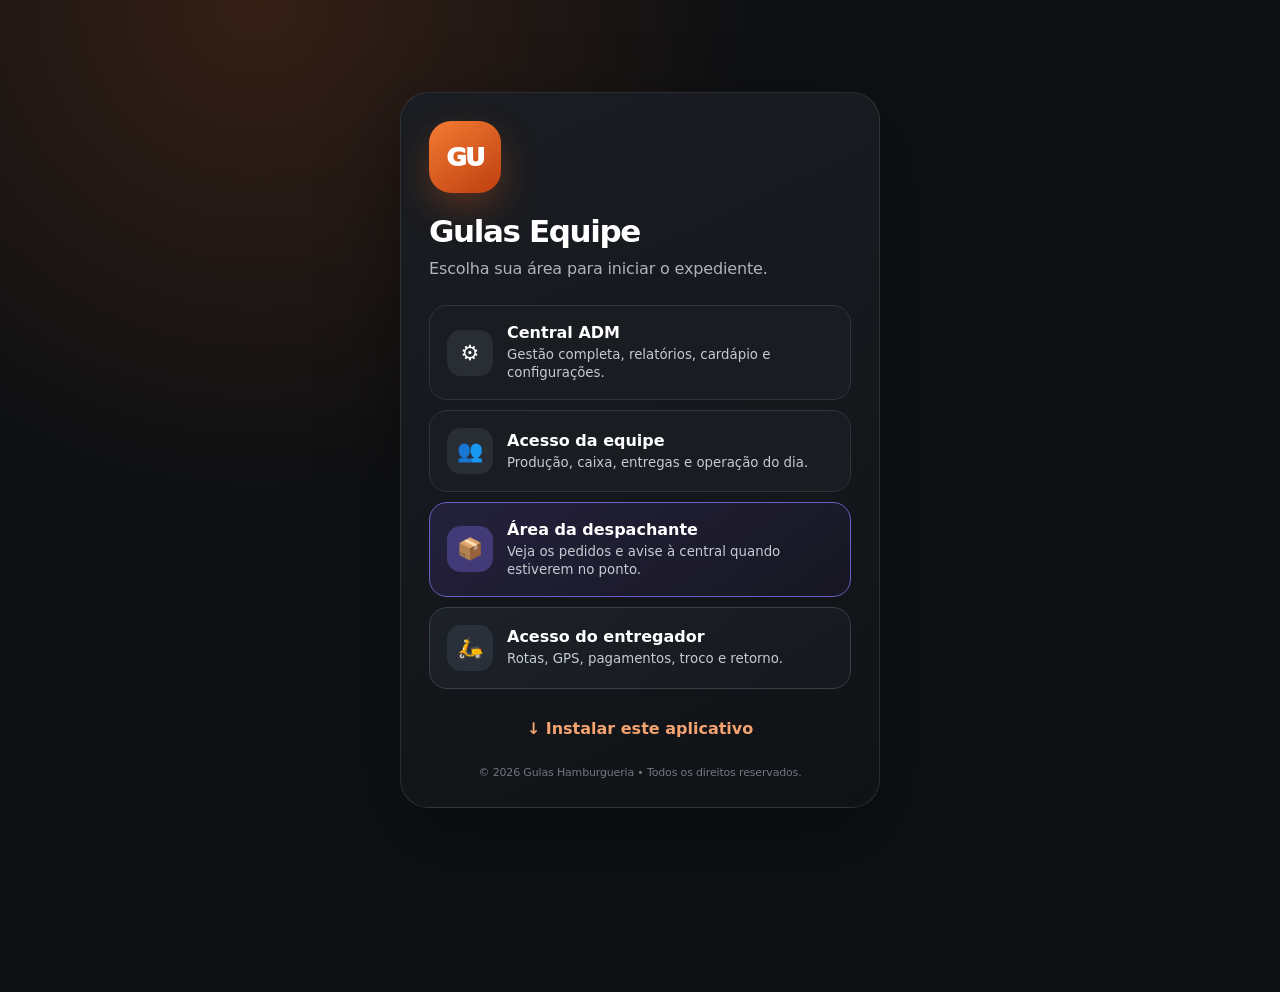
==== index.html @ 04e9c5b6 "Add files via upload" ====
<!doctype html>
<html lang="pt-BR">
<head>
<meta charset="utf-8">
<meta name="viewport" content="width=device-width,initial-scale=1,viewport-fit=cover">
<meta name="theme-color" content="#ffffff">
<meta name="gulas-build" content="2026-09-17-revisao-profissional-v29">
<meta name="description" content="Aplicativo interno da equipe e Central ADM do Gulas Hamburgueria.">
<meta name="mobile-web-app-capable" content="yes">
<meta name="apple-mobile-web-app-capable" content="yes">
<meta name="apple-mobile-web-app-status-bar-style" content="black-translucent">
<meta name="apple-mobile-web-app-title" content="Gulas">
<link rel="icon" href="data:image/svg+xml,%3Csvg xmlns='http://www.w3.org/2000/svg' viewBox='0 0 64 64'%3E%3Crect width='64' height='64' rx='14' fill='%230b0d10'/%3E%3Ctext x='32' y='45' font-size='38' text-anchor='middle'%3E🍔%3C/text%3E%3C/svg%3E">
<title>Gulas Equipe</title>
<style>
:root{--bg:#0b0d10;--panel:#12151a;--panel2:#181c22;--line:#2a2f38;--txt:#f7f7f8;--muted:#9da4ae;--brand:#c95116;--brand-text:#fff;--danger:#ff5a5f;--ok:#2ecc71;--blue:#4da3ff;--r:18px}
*{box-sizing:border-box}html,body{margin:0;background:var(--bg);color:var(--txt);font-family:Inter,ui-sans-serif,system-ui,-apple-system,Segoe UI,Roboto,Arial,sans-serif}button,input,select,textarea{font:inherit}button{cursor:pointer}body{min-height:100vh;padding-bottom:92px}.hide{display:none!important}
.top{position:sticky;top:0;z-index:30;background:rgba(11,13,16,.96);backdrop-filter:blur(14px);border-bottom:1px solid var(--line)}.topin{max-width:980px;margin:auto;padding:16px 18px 14px;display:flex;gap:12px;align-items:center}.brand{min-width:0;flex:1}.brand h1{margin:0;font-size:21px;line-height:1.15}.status{font-size:13px;color:var(--muted);margin-top:4px}.status.open{color:#7ee2a8}.status.closed{color:#ff8b8e}.headbtn{border:1px solid var(--line);background:#20252d;color:#fff;border-radius:13px;padding:11px 13px;font-weight:800}
.wrap{max-width:980px;margin:auto;padding:16px 18px 28px}.banner{background:linear-gradient(135deg,#302208,#18140c);border:1px solid #5b430f;border-radius:var(--r);padding:14px 16px;margin-bottom:14px;font-weight:800}.search{width:100%;padding:15px 16px;border:1px solid var(--line);border-radius:15px;background:#111419;color:#fff;outline:none}.cats{display:flex;gap:8px;overflow:auto;padding:12px 0 4px;scrollbar-width:none}.cats::-webkit-scrollbar{display:none}.chip{white-space:nowrap;border:1px solid var(--line);background:#15191f;color:#d8dce2;border-radius:999px;padding:9px 12px;font-size:13px;font-weight:800}.chip.on{background:var(--brand);border-color:var(--brand);color:var(--brand-text)}.grid{display:grid;grid-template-columns:repeat(2,minmax(0,1fr));gap:12px;margin-top:12px}.card{border:1px solid var(--line);background:var(--panel);border-radius:17px;overflow:hidden;display:flex;flex-direction:column;min-width:0}.pic{aspect-ratio:4/3;background:#1a1f26;display:grid;place-items:center;color:#6e7681;font-weight:900;overflow:hidden}.pic img{width:100%;height:100%;object-fit:cover;display:block}.pc{padding:13px;display:flex;flex-direction:column;gap:8px;flex:1}.name{font-weight:900;font-size:16px}.desc{font-size:12px;color:var(--muted);line-height:1.35;min-height:32px}.price{font-weight:950;font-size:17px}.old{color:#777;text-decoration:line-through;font-size:12px;margin-right:5px}.add{border:0;background:var(--brand);color:var(--brand-text);font-weight:950;padding:11px 12px;border-radius:12px;margin-top:auto}.empty{grid-column:1/-1;border:1px dashed var(--line);border-radius:16px;padding:28px;text-align:center;color:var(--muted)}
.cartbar{position:fixed;z-index:35;left:0;right:0;bottom:0;padding:10px 14px calc(10px + env(safe-area-inset-bottom));background:linear-gradient(180deg,transparent,#0b0d10 28%)}.cartbtn{max-width:980px;margin:auto;width:100%;display:flex;justify-content:space-between;align-items:center;border:0;background:var(--brand);color:var(--brand-text);border-radius:15px;padding:15px 17px;font-weight:950;box-shadow:0 9px 30px rgba(201,81,22,.24)}
.overlay{position:fixed;z-index:80;inset:0;background:rgba(0,0,0,.7);display:flex;align-items:flex-end;justify-content:center}.sheet{width:100%;max-width:760px;max-height:92vh;overflow:auto;background:#0f1216;border:1px solid var(--line);border-radius:24px 24px 0 0;padding:18px 18px calc(20px + env(safe-area-inset-bottom))}.sheet.full{max-width:1040px;height:96vh;max-height:96vh}.sheeth{display:flex;gap:10px;align-items:center;position:sticky;top:-18px;background:#0f1216;padding:16px 0 10px;z-index:3}.sheeth h2{margin:0;flex:1;font-size:21px}.x{border:1px solid var(--line);background:#1a1e25;color:#fff;border-radius:12px;width:42px;height:42px;font-size:20px}.row{display:grid;grid-template-columns:1fr 1fr;gap:10px}.field{display:flex;flex-direction:column;gap:6px;margin:10px 0}.field label{font-size:12px;color:#b3bac4;font-weight:800}.in,.sel,.ta{width:100%;border:1px solid var(--line);background:#14181e;color:#fff;border-radius:13px;padding:13px 14px;outline:none}.ta{min-height:82px;resize:vertical}.seg{display:grid;grid-template-columns:repeat(3,1fr);gap:8px;margin:10px 0}.seg button{border:1px solid var(--line);background:#171b21;color:#dfe3e8;border-radius:12px;padding:11px 8px;font-weight:850}.seg button.on{background:#fff;color:#111;border-color:#fff}.lineitem{display:flex;gap:10px;align-items:center;padding:12px 0;border-bottom:1px solid #20252c}.lineitem .grow{flex:1;min-width:0}.qty{display:flex;align-items:center;gap:7px}.qty button{width:33px;height:33px;border:1px solid var(--line);border-radius:10px;background:#1c2128;color:#fff;font-weight:900}.sum{margin-top:12px;padding:13px 0;border-top:1px solid var(--line)}.sumrow{display:flex;justify-content:space-between;gap:10px;padding:5px 0;color:#ccd1d7}.sumrow.total{font-size:19px;font-weight:950;color:#fff}.primary{width:100%;border:0;background:var(--brand);color:var(--brand-text);border-radius:13px;padding:14px 15px;font-weight:950}.secondary{width:100%;border:1px solid var(--line);background:#1b2027;color:#fff;border-radius:13px;padding:13px 15px;font-weight:900}.danger{background:#32191b!important;color:#ff8d91!important;border-color:#623035!important}.okbtn{background:#12311f!important;color:#84efae!important;border-color:#235b3a!important}.notice{padding:11px 12px;border:1px solid #314057;background:#151d29;border-radius:12px;color:#bdd5ff;font-size:13px}.err{padding:11px 12px;border:1px solid #603036;background:#2b171a;border-radius:12px;color:#ffacaf;font-size:13px}.success{padding:11px 12px;border:1px solid #245c39;background:#13291c;border-radius:12px;color:#98efb7;font-size:13px}
.addon{display:flex;gap:10px;align-items:center;border:1px solid var(--line);border-radius:12px;padding:11px;margin:8px 0}.addon input{width:19px;height:19px}.addon .grow{flex:1}.trackbox{border:1px solid var(--line);border-radius:14px;padding:14px;background:#15191f}.timeline{margin-top:12px}.step{display:flex;gap:10px;padding:8px 0}.dot{width:12px;height:12px;border-radius:50%;margin-top:4px;background:#3a414b}.dot.done{background:var(--brand)}
.loginbox{max-width:430px;margin:48px auto}.admbar{display:flex;gap:8px;overflow:auto;padding-bottom:10px;scrollbar-width:none}.admbar button{white-space:nowrap;border:1px solid var(--line);background:#171b21;color:#d8dce2;border-radius:11px;padding:10px 12px;font-weight:850}.admbar button.on{background:var(--brand);color:var(--brand-text);border-color:var(--brand)}.admgrid{display:grid;grid-template-columns:repeat(4,minmax(0,1fr));gap:10px}.metric{border:1px solid var(--line);background:#15191f;border-radius:14px;padding:13px}.metric b{font-size:22px}.metric span{display:block;color:var(--muted);font-size:11px;margin-top:4px}.order{border:1px solid var(--line);background:#14181e;border-radius:15px;padding:14px;margin:10px 0}.ordertop{display:flex;gap:8px;align-items:center}.badge{border:1px solid var(--line);border-radius:999px;padding:6px 8px;font-size:11px;font-weight:900;text-transform:uppercase}.orderactions{display:flex;gap:7px;flex-wrap:wrap;margin-top:10px}.orderactions button{border:1px solid var(--line);background:#20252d;color:#fff;border-radius:10px;padding:8px 10px;font-size:12px;font-weight:850}.tableitem{border:1px solid var(--line);background:#14181e;border-radius:14px;padding:12px;margin:9px 0;display:flex;gap:10px;align-items:center}.tableitem .grow{flex:1;min-width:0}.mini{font-size:12px;color:var(--muted)}.twoBtns{display:grid;grid-template-columns:1fr 1fr;gap:9px}.editbtn{border:1px solid var(--line);background:#20252d;color:#fff;border-radius:10px;padding:9px 10px;font-weight:850}.statuspill{display:inline-flex;align-items:center;gap:6px;border-radius:999px;padding:6px 9px;font-size:11px;font-weight:900;background:#20252d;color:#d9dee5}.green{color:#75e7a1}.red{color:#ff8b90}
.statusBadge{border:1px solid transparent;border-radius:999px;padding:6px 9px;font-size:11px;font-weight:950;text-transform:uppercase;letter-spacing:.02em}.st-novo{background:#292d33;color:#eef1f4;border-color:#3c424b}.st-confirmado{background:#12321f;color:#8ff2b3;border-color:#275d3c}.st-preparando{background:#38290f;color:#ffd879;border-color:#6d5120}.st-pronto{background:#25234a;color:#c3bcff;border-color:#4f4a8c}.st-em_rota{background:#102d4a;color:#8ac8ff;border-color:#275d8d}.st-entregue{background:#103824;color:#91f3b8;border-color:#27704a}.st-cancelado{background:#43171b;color:#ff9ca0;border-color:#793036}
.orderactions .statusAction{transition:.15s ease;border-width:1px}.orderactions .statusAction.selected{box-shadow:0 0 0 2px rgba(255,255,255,.16) inset,0 5px 18px rgba(0,0,0,.18);transform:translateY(-1px)}.orderactions .statusAction.st-confirmado.selected,.orderactions .statusAction.st-entregue.selected{background:#1f8a4c!important;color:#fff!important;border-color:#44c778!important}.orderactions .statusAction.st-preparando.selected{background:#9b6910!important;color:#fff!important;border-color:#d89b2e!important}.orderactions .statusAction.st-pronto.selected{background:#5d55b9!important;color:#fff!important;border-color:#8a83e5!important}.orderactions .statusAction.st-em_rota.selected{background:#1768a8!important;color:#fff!important;border-color:#4aa2e5!important}.orderactions .statusAction.st-cancelado.selected{background:#b4343b!important;color:#fff!important;border-color:#e5656b!important}
.sectionTitle{margin:18px 0 8px;font-size:15px;font-weight:950;color:#e9edf2}.finishedOrder{opacity:.92}.storeControl{border:1px solid var(--line);background:linear-gradient(145deg,#151a20,#101419);border-radius:16px;padding:15px;margin:10px 0 14px}.storeState{display:flex;align-items:center;justify-content:space-between;gap:12px;margin-bottom:12px}.storeState b{font-size:22px}.storeNowBtn{width:100%;border:0;border-radius:13px;padding:15px;font-weight:950;font-size:15px}.storeNowBtn.openNow{background:#153b25;color:#9af2ba;border:1px solid #2f764b}.storeNowBtn.closeNow{background:#4a191d;color:#ffb3b6;border:1px solid #8b363c}.reportGrid{display:grid;grid-template-columns:repeat(2,minmax(0,1fr));gap:10px;margin:10px 0}.reportCard{border:1px solid var(--line);background:#15191f;border-radius:14px;padding:13px}.reportCard b{display:block;font-size:21px}.reportCard span{display:block;color:var(--muted);font-size:11px;margin-top:4px}.reportBreak{border:1px solid var(--line);background:#14181e;border-radius:14px;padding:12px;margin:10px 0}.reportRow{display:flex;justify-content:space-between;gap:12px;padding:7px 0;border-bottom:1px solid #242a31}.reportRow:last-child{border-bottom:0}.banner.hasimg{padding:0;overflow:hidden;position:relative;background:#151515;min-height:120px}.banner.hasimg img{width:100%;display:block;aspect-ratio:16/6;object-fit:cover}.bannerCaption{position:absolute;left:0;right:0;bottom:0;padding:28px 15px 13px;background:linear-gradient(180deg,transparent,rgba(0,0,0,.86));color:#fff;font-size:15px;font-weight:950;text-shadow:0 2px 7px #000}.bannerPreview{border:1px solid var(--line);border-radius:15px;overflow:hidden;background:#14181e;margin:10px 0}.bannerPreview img{width:100%;display:block;aspect-ratio:16/6;object-fit:cover}.orderToast{position:fixed;z-index:150;top:14px;left:50%;transform:translateX(-50%);width:min(92vw,460px);background:var(--brand);color:var(--brand-text);border-radius:15px;padding:14px 16px;font-weight:950;box-shadow:0 12px 40px rgba(0,0,0,.45);animation:toastIn .2s ease-out}@keyframes toastIn{from{transform:translate(-50%,-18px);opacity:0}to{transform:translate(-50%,0);opacity:1}}
@media(max-width:640px){.orderInfoGrid{grid-template-columns:1fr}.printActions{grid-template-columns:1fr 1fr}.grid{grid-template-columns:1fr 1fr}.pc{padding:11px}.name{font-size:14px}.price{font-size:15px}.desc{min-height:0}.row{grid-template-columns:1fr}.admgrid{grid-template-columns:1fr 1fr}.topin{padding-left:14px;padding-right:14px}.wrap{padding-left:14px;padding-right:14px}.headbtn{padding:10px 11px;font-size:13px}}
@media(max-width:370px){.grid{grid-template-columns:1fr}}

.orderDetailed{border-color:#343b46;background:linear-gradient(145deg,#151a20,#11151a)}.orderNumber{font-size:20px;font-weight:950}.orderTime{font-size:11px;color:var(--muted);margin-top:4px}.orderInfoGrid{display:grid;grid-template-columns:repeat(2,minmax(0,1fr));gap:8px;margin-top:12px}.orderInfo{border:1px solid #262d36;background:#101419;border-radius:12px;padding:10px;min-width:0}.orderInfo span{display:block;color:#8f98a4;font-size:10px;font-weight:900;text-transform:uppercase;letter-spacing:.04em;margin-bottom:4px}.orderInfo b{display:block;font-size:13px;line-height:1.35;word-break:break-word}.orderInfo small{display:block;color:#c6ccd4;font-size:12px;line-height:1.4;margin-top:2px;word-break:break-word}.addressBoxAdmin,.notesBoxAdmin{border:1px solid #314057;background:#121a24;border-radius:12px;padding:10px 11px;margin-top:9px;font-size:12px;line-height:1.45}.addressBoxAdmin b,.notesBoxAdmin b{display:block;margin-bottom:3px;color:#fff}.orderItemsBox{border:1px solid var(--line);border-radius:13px;overflow:hidden;margin-top:10px}.orderItemRow{padding:10px 11px;border-bottom:1px solid #242a32;background:#11151a}.orderItemRow:last-child{border-bottom:0}.orderItemHead{display:flex;gap:8px;align-items:flex-start}.orderItemHead .grow{flex:1;min-width:0}.orderItemHead b{font-size:13px}.orderItemPrice{font-weight:950;white-space:nowrap}.orderAddonLine{font-size:11px;color:#c2c9d2;margin-top:4px;padding-left:10px}.orderItemNote{font-size:11px;color:#ffdc87;margin-top:5px}.orderTotalsBox{margin-top:10px;border-top:1px dashed #414852;padding-top:8px}.orderTotalLine{display:flex;justify-content:space-between;gap:10px;padding:3px 0;font-size:12px;color:#cdd3da}.orderTotalLine.grand{font-size:17px;color:#fff;font-weight:950;margin-top:3px}.orderMeta{font-size:10px;color:#78818d;margin-top:9px;line-height:1.45;word-break:break-all}.printActions{display:grid;grid-template-columns:1fr 1fr;gap:8px;margin-top:10px}.printActions button{border:1px solid #3a424d;background:#1d232b;color:#fff;border-radius:11px;padding:10px 8px;font-size:12px;font-weight:900}.printActions .bt{background:#132b3d;border-color:#285875;color:#a9ddff}.printerBar{border:1px solid #2e4659;background:#111d27;border-radius:14px;padding:11px;margin:10px 0}.printerBarTop{display:flex;gap:10px;align-items:center}.printerBarTop .grow{flex:1}.printerConnect{border:1px solid #326581;background:#153247;color:#bce7ff;border-radius:11px;padding:10px 12px;font-weight:900;font-size:12px}.printerState{font-size:11px;color:#a9b5c0;margin-top:6px;line-height:1.4}.printerState.connected{color:#8cecb1}.printerState.error{color:#ff9da1}


.sheet.full{max-width:900px}.adminHead h2{margin:0}.adminSub{color:var(--muted);font-size:13px;margin-top:4px}.compactMetrics{grid-template-columns:repeat(3,1fr);margin-bottom:14px}.compactMetrics .metric span{font-size:12px;margin:0 0 6px}.orderToolbar{display:grid;grid-template-columns:2fr 1fr;gap:9px;margin:8px 0 16px}.sectionTitle{display:flex;align-items:center;gap:8px}.countPill{padding:4px 8px;border-radius:99px;background:#2a3038;font-size:12px}.cleanEmpty{display:flex;flex-direction:column;gap:5px}.orderDetailed{padding:0;overflow:hidden}.orderSummary{list-style:none;display:flex;align-items:center;justify-content:space-between;gap:10px;padding:14px;cursor:pointer}.orderSummary::-webkit-details-marker{display:none}.orderSummary:after{content:'›';font-size:24px;transform:rotate(90deg);color:#89929e}.orderDetailed[open]>.orderSummary:after{transform:rotate(-90deg)}.summaryMain{display:flex;align-items:center;gap:10px;min-width:0;flex:1}.summaryCustomer{display:flex;flex-direction:column;min-width:0}.summaryCustomer b{font-size:15px;overflow:hidden;text-overflow:ellipsis}.summaryCustomer span{font-size:12px;color:var(--muted)}.summaryRight{display:flex;flex-direction:column;align-items:flex-end;gap:6px}.orderBody{border-top:1px solid var(--line);padding:13px}.printActions{grid-template-columns:2fr 1fr}.mainPrint{background:var(--brand)!important;color:var(--brand-text)!important}.statusGrid{display:grid;grid-template-columns:repeat(3,1fr)}.manualProducts{max-height:310px;overflow:auto;border:1px solid var(--line);border-radius:14px}.manualProduct{display:flex;align-items:center;gap:10px;padding:11px;border-bottom:1px solid var(--line)}.manualProduct .grow{display:flex;flex-direction:column}.manualProduct span{font-size:12px;color:var(--muted)}.manualFooter{position:sticky;bottom:-20px;background:#0f1216;border-top:1px solid var(--line);padding:12px 0;display:grid;grid-template-columns:1fr 1.4fr;align-items:center;gap:12px}.manualFooter>div{display:flex;flex-direction:column}@media(max-width:640px){.sheet.full{height:100vh;max-height:100vh;border-radius:0}.compactMetrics{grid-template-columns:1fr 1fr}.storeMetric{grid-column:1/-1}.orderInfoGrid{grid-template-columns:1fr 1fr}}
.whatsappAction{display:flex;align-items:center;justify-content:center;gap:8px;width:100%;margin-top:10px;padding:12px 14px;border:1px solid #39c66d;border-radius:12px;background:#128c4a;color:#fff;text-decoration:none;font-size:13px;font-weight:950}.whatsappAction:active{transform:translateY(1px)}.whatsappAction.disabled{pointer-events:none;opacity:.45;filter:grayscale(1)}
.pixPaymentPanel{border:1px solid #2d6945;background:linear-gradient(145deg,#11271a,#0f1d16);border-radius:15px;padding:14px;margin:10px 0}.pixPaymentPanel.hide{display:none}.pixPaymentTitle{display:flex;align-items:center;gap:9px;font-weight:950;font-size:15px;color:#a4f4c0}.pixPaymentData{display:grid;gap:8px;margin-top:12px}.pixPaymentRow{display:flex;justify-content:space-between;align-items:flex-start;gap:12px;padding-bottom:8px;border-bottom:1px solid rgba(126,226,168,.14)}.pixPaymentRow:last-child{border:0;padding-bottom:0}.pixPaymentRow span{font-size:11px;color:#94bba3;text-transform:uppercase;font-weight:900}.pixPaymentRow b{font-size:12px;text-align:right;word-break:break-word}.pixKeyBox{display:grid;grid-template-columns:1fr auto;gap:8px;align-items:center;margin-top:12px;padding:9px;background:#0b1510;border:1px dashed #3b8557;border-radius:12px}.pixKeyBox code{font-family:ui-monospace,SFMono-Regular,Consolas,monospace;color:#fff;font-size:14px;word-break:break-all}.copyPixBtn{border:0;background:#2ecc71;color:#082712;border-radius:9px;padding:10px 12px;font-weight:950;font-size:12px}.pixWarning{margin-top:11px;padding:10px;border-radius:10px;background:#38290f;color:#ffdc87;font-size:12px;line-height:1.45}.pixCopied{color:#91f3b8;font-size:11px;font-weight:850;margin-top:7px;min-height:15px}
.deliveryAction{text-decoration:none;display:flex;align-items:center;justify-content:center;width:100%;margin-top:8px;padding:12px 14px;border:1px solid #3477a8;border-radius:12px;background:#123552;color:#b9e2ff;font-size:13px;font-weight:950}.deliveryMap{width:100%;height:330px;border:1px solid var(--line);border-radius:14px;background:#101419}.locationState{border:1px solid #2e4659;background:#111d27;border-radius:13px;padding:12px;margin:10px 0}.locationState strong{display:block;margin-bottom:4px}.locationButtons{display:grid;grid-template-columns:1fr 1fr;gap:8px;margin-top:10px}.locationButtons button,.locationButtons a{display:flex;align-items:center;justify-content:center;border-radius:12px;padding:12px;text-decoration:none;font-weight:900;font-size:13px}.driverScreen{max-width:560px;margin:auto}.driverPulse{width:16px;height:16px;border-radius:50%;background:#2ecc71;box-shadow:0 0 0 0 rgba(46,204,113,.55);animation:driverPulse 1.8s infinite}@keyframes driverPulse{70%{box-shadow:0 0 0 12px rgba(46,204,113,0)}100%{box-shadow:0 0 0 0 rgba(46,204,113,0)}}
.trackingQuick{border:1px solid #2f8ac4;background:#12517a;color:#fff;border-radius:9px;padding:7px 9px;font-size:10px;font-weight:950;white-space:nowrap}
@media(max-width:640px){.deliveryMap{height:290px}.locationButtons{grid-template-columns:1fr}}
.proToolbar{display:grid;grid-template-columns:1.6fr 1fr;gap:9px;margin:10px 0 14px}.proFilters{display:flex;gap:7px;overflow:auto;padding-bottom:5px}.proFilters button{white-space:nowrap;border:1px solid var(--line);background:#171b21;color:#d8dce2;border-radius:10px;padding:9px 11px;font-size:12px;font-weight:850}.proFilters button.on{background:var(--brand);border-color:var(--brand);color:var(--brand-text)}.waitBadge{display:inline-flex;margin-top:5px;padding:4px 7px;border-radius:7px;background:#242a32;color:#bac2cc;font-size:10px;font-weight:900}.waitBadge.late{background:#451a1d;color:#ff9da1}.kitchenGrid{display:grid;grid-template-columns:repeat(2,minmax(0,1fr));gap:10px}.kitchenCard{border:1px solid var(--line);border-left:5px solid var(--brand);background:#14181e;border-radius:14px;padding:13px}.kitchenCard.late{border-left-color:var(--danger)}.kitchenItems{font-size:15px;line-height:1.55;margin:10px 0}.kitchenNote{background:#38290f;color:#ffd879;border-radius:9px;padding:8px;font-size:12px}.financeGrid{display:grid;grid-template-columns:repeat(3,minmax(0,1fr));gap:9px}.financeCard{border:1px solid var(--line);background:linear-gradient(145deg,#171c22,#111419);border-radius:14px;padding:13px}.financeCard span{display:block;color:var(--muted);font-size:11px}.financeCard b{display:block;font-size:19px;margin-top:5px}.rankRow{display:grid;grid-template-columns:1fr auto;gap:12px;padding:10px 0;border-bottom:1px solid var(--line)}.rankRow:last-child{border:0}.checkoutSteps{display:flex;gap:6px;margin:2px 0 14px}.checkoutSteps span{height:4px;flex:1;border-radius:9px;background:#303640}.checkoutSteps span.on{background:var(--brand)}.trustline{display:flex;justify-content:center;gap:14px;flex-wrap:wrap;color:var(--muted);font-size:11px;margin:10px 0}.fieldError{color:#ff9da1;font-size:11px;margin-top:3px}.qtyHero{display:grid;grid-template-columns:44px 1fr 44px;gap:8px;align-items:center;margin:12px 0}.qtyHero button{height:44px;border:1px solid var(--line);background:#20252d;color:#fff;border-radius:12px;font-size:20px;font-weight:900}.qtyHero b{text-align:center;font-size:20px}.gpsFill{margin-top:8px}.adminLogout{width:auto!important;padding:9px 12px!important}.operationHint{border-left:4px solid var(--brand);padding:10px 12px;background:#211b0e;border-radius:0 10px 10px 0;color:#e8d39e;font-size:12px;margin:10px 0}.srOnly{position:absolute;width:1px;height:1px;padding:0;margin:-1px;overflow:hidden;clip:rect(0,0,0,0);white-space:nowrap;border:0}@media(max-width:640px){.kitchenGrid,.financeGrid{grid-template-columns:1fr}.proToolbar{grid-template-columns:1fr}.admbar{position:sticky;top:54px;z-index:4;background:#0f1216;padding-top:8px}.orderSummary{align-items:flex-start}.summaryRight{max-width:46%}}
.loyaltyBox{border:1px solid #78401f;background:linear-gradient(145deg,#2a170e,#16120f);border-radius:15px;padding:14px;margin:12px 0}.loyaltyTitle{display:flex;justify-content:space-between;gap:10px;align-items:center}.loyaltyTitle b{font-size:16px}.loyaltyCount{color:#ffb58a;font-weight:950}.loyaltyTrack{height:10px;background:#34241c;border-radius:99px;overflow:hidden;margin:11px 0 8px}.loyaltyFill{height:100%;background:linear-gradient(90deg,#9d3710,var(--brand));border-radius:99px}.loyaltyReward{border-color:#34734b;background:linear-gradient(145deg,#14301f,#101b14)}.loyaltyReward .loyaltyCount{color:#8ff2b3}.loyaltyCard{border:1px solid var(--line);background:#14181e;border-radius:14px;padding:13px;margin:9px 0}.loyaltyCardTop{display:flex;align-items:flex-start;gap:10px}.loyaltyCardTop .grow{flex:1;min-width:0}.loyaltyCardTop b{display:block}.loyaltyActions{display:flex;align-items:center;gap:9px;margin-top:11px}.loyaltyActions .primary{width:auto;padding:10px 12px}.rewardBadge{display:inline-flex;padding:6px 9px;border-radius:999px;background:#153b25;color:#9af2ba;border:1px solid #2f764b;font-size:11px;font-weight:950}
.quicknav{display:flex;gap:8px;overflow:auto;padding:11px 0 1px;scrollbar-width:none}.quicknav::-webkit-scrollbar{display:none}.quickbtn{flex:1;min-width:max-content;border:1px solid var(--line);background:#171b21;color:#e5e9ee;border-radius:12px;padding:10px 12px;font-size:12px;font-weight:900}.quickbtn:active{transform:translateY(1px)}.modalNav{display:flex;gap:8px;margin-bottom:7px}.modalNav button{width:auto;border:1px solid var(--line);background:#191e25;color:#e7ebef;border-radius:10px;padding:8px 11px;font-size:12px;font-weight:900}.appToast{position:fixed;z-index:300;left:50%;bottom:92px;transform:translateX(-50%);width:min(92vw,440px);border:1px solid #39414b;background:#20262e;color:#fff;border-radius:13px;padding:12px 14px;box-shadow:0 14px 40px rgba(0,0,0,.45);font-size:13px;font-weight:850;animation:toastUp .22s ease-out}.appToast.ok{border-color:#31734b;background:#153421}.appToast.err{border-color:#864047;background:#431d22}.appToast.info{border-color:#7b4728;background:#321c10}@keyframes toastUp{from{opacity:0;transform:translate(-50%,12px)}to{opacity:1;transform:translate(-50%,0)}}.loadingBar{position:fixed;z-index:400;top:0;left:0;height:3px;width:35%;background:var(--brand);box-shadow:0 0 14px rgba(201,81,22,.7);animation:loadingMove 1s infinite ease-in-out}.loadingBar.hide{display:none}@keyframes loadingMove{0%{transform:translateX(-110%)}100%{transform:translateX(390%)}}button:disabled{cursor:not-allowed;opacity:.55}.cartThumb{width:58px;height:58px;flex:0 0 58px;border-radius:10px;object-fit:cover;background:#252a31}.cartLine{align-items:flex-start}.cartDetails{display:flex;gap:10px;min-width:0;flex:1}.cartBreakdown{border:1px solid var(--line);background:#11151a;border-radius:13px;padding:11px;margin:10px 0}.installSteps{display:grid;gap:9px;margin:12px 0}.installStep{display:flex;gap:10px;align-items:flex-start;border:1px solid var(--line);background:#15191f;border-radius:12px;padding:11px}.installStep b{display:grid;place-items:center;flex:0 0 27px;height:27px;border-radius:50%;background:var(--brand);color:#fff}.skeleton{position:relative;overflow:hidden;background:#181d23}.skeleton:after{content:'';position:absolute;inset:0;transform:translateX(-100%);background:linear-gradient(90deg,transparent,rgba(255,255,255,.07),transparent);animation:shimmer 1.25s infinite}@keyframes shimmer{100%{transform:translateX(100%)}}
/* Responsividade reforçada: celular pequeno, celular, tablet e computador */
html,body{max-width:100%;overflow-x:hidden}img,svg,video,iframe{max-width:100%}.topin,.wrap,.cartbtn{width:100%;max-width:1180px}.sheet.full{max-width:1120px}.card,.field,.grow,.orderInfo{min-width:0}.in,.sel,.ta,button{max-width:100%}
@media(min-width:700px){.grid{grid-template-columns:repeat(3,minmax(0,1fr))}.banner.hasimg img,.bannerPreview img{aspect-ratio:16/5}.wrap{padding-top:20px}.sheet{padding-left:24px;padding-right:24px}}
@media(min-width:1050px){.grid{grid-template-columns:repeat(4,minmax(0,1fr))}.topin{padding-left:24px;padding-right:24px}.wrap{padding-left:24px;padding-right:24px}.banner.hasimg img,.bannerPreview img{aspect-ratio:16/4}}
@media(max-width:480px){.topin{display:grid;grid-template-columns:1fr auto auto;gap:8px;padding:12px 12px 11px}.brand{grid-column:1/-1}.brand h1{font-size:20px}.headbtn{padding:9px 11px}.wrap{padding:12px 12px 24px}.banner{border-radius:15px;margin-bottom:12px}.banner.hasimg img{aspect-ratio:16/7}.grid{gap:10px}.cartbar{padding-left:10px;padding-right:10px}.cartbtn{padding:14px}.sheet{padding-left:14px;padding-right:14px}.sheeth{gap:7px}.sheeth h2{font-size:19px}.twoBtns,.manualFooter,.locationButtons{grid-template-columns:1fr}.printActions{grid-template-columns:1fr 1fr}.statusGrid{grid-template-columns:repeat(2,minmax(0,1fr))}.loyaltyTitle,.loyaltyCardTop{flex-wrap:wrap}}
@media(max-width:360px){.grid{grid-template-columns:1fr}.seg{grid-template-columns:1fr}.seg button{padding:10px}.printActions{grid-template-columns:1fr}.compactMetrics,.admgrid,.orderInfoGrid,.reportGrid{grid-template-columns:1fr}.cartbtn{font-size:14px}.loyaltyActions .primary{width:100%}}

/* CASEIRÃO PREMIUM UI — identidade, profundidade e acabamento de aplicativo */
:root{--bg:#090a0c;--panel:#121316;--panel2:#191b20;--line:#292b31;--txt:#f8f5ef;--muted:#aaa59d;--brand:#e76620;--brand-2:#ff873f;--brand-deep:#a9380e;--gold:#f4b45f;--shadow:0 18px 55px rgba(0,0,0,.34);--shadow-soft:0 8px 26px rgba(0,0,0,.22);--r:22px}
html{scroll-behavior:smooth;background:#090a0c}body{background:radial-gradient(circle at 50% -180px,rgba(231,102,32,.13),transparent 430px),linear-gradient(180deg,#0c0d10 0,#090a0c 58%);letter-spacing:-.01em}
body:before{content:'';position:fixed;inset:0;pointer-events:none;opacity:.18;background-image:linear-gradient(rgba(255,255,255,.018) 1px,transparent 1px),linear-gradient(90deg,rgba(255,255,255,.014) 1px,transparent 1px);background-size:28px 28px;mask-image:linear-gradient(to bottom,#000,transparent 70%)}
button,.card,.tableitem,.metric,.financeCard,.quickbtn,.chip{transition:transform .18s ease,border-color .18s ease,background .18s ease,box-shadow .18s ease}button:focus-visible,input:focus-visible,select:focus-visible,textarea:focus-visible{outline:2px solid var(--brand-2);outline-offset:2px}.in:focus,.sel:focus,.ta:focus,.search:focus{border-color:rgba(255,135,63,.78);box-shadow:0 0 0 4px rgba(231,102,32,.11)}
.top{background:rgba(9,10,12,.84);border-bottom:1px solid rgba(255,255,255,.075);box-shadow:0 8px 35px rgba(0,0,0,.18);backdrop-filter:blur(22px) saturate(135%)}.topin{padding-top:13px;padding-bottom:13px}.brand{display:grid;grid-template-columns:48px 1fr;column-gap:12px;align-items:center}.brandMark{grid-row:1/3;width:48px;height:48px;border-radius:15px;display:grid;place-items:center;background:linear-gradient(145deg,var(--brand-2),var(--brand-deep));color:#fff;font-size:21px;font-weight:1000;letter-spacing:-.08em;box-shadow:0 8px 24px rgba(231,102,32,.26),inset 0 1px rgba(255,255,255,.25);border:1px solid rgba(255,255,255,.15)}.brand h1{font-size:19px;font-weight:950;letter-spacing:-.035em}.status{grid-column:2;margin-top:2px;display:flex;align-items:center;gap:7px;font-size:11px;font-weight:750;letter-spacing:.02em}.status:before{content:'';width:7px;height:7px;border-radius:50%;background:currentColor;box-shadow:0 0 0 4px color-mix(in srgb,currentColor 12%,transparent)}.headbtn{background:rgba(255,255,255,.045);border-color:rgba(255,255,255,.1);border-radius:12px;font-size:12px;letter-spacing:.01em}.headbtn:hover{background:#202126;border-color:#3c3f46;transform:translateY(-1px)}
.wrap{padding-top:22px}.banner{border-color:rgba(244,180,95,.25);box-shadow:var(--shadow-soft)}.banner.hasimg{border-radius:24px;box-shadow:0 16px 46px rgba(0,0,0,.32);border-color:rgba(255,255,255,.09)}.banner.hasimg:after{content:'';position:absolute;inset:0;pointer-events:none;box-shadow:inset 0 0 0 1px rgba(255,255,255,.05)}.bannerCaption{font-size:17px;padding:46px 19px 17px;letter-spacing:-.02em}
.search{height:52px;padding-left:46px;background-color:#141518;background-image:url("data:image/svg+xml,%3Csvg xmlns='http://www.w3.org/2000/svg' width='20' height='20' fill='none' stroke='%239f9a93' stroke-width='2' stroke-linecap='round'%3E%3Ccircle cx='9' cy='9' r='6'/%3E%3Cpath d='m14 14 4 4'/%3E%3C/svg%3E");background-repeat:no-repeat;background-position:17px center;border-color:rgba(255,255,255,.09);box-shadow:inset 0 1px rgba(255,255,255,.025),0 8px 22px rgba(0,0,0,.14)}.search::placeholder{color:#77746f}
.quicknav{padding-top:12px;gap:9px}.quickbtn{background:linear-gradient(180deg,#18191d,#131417);border-color:rgba(255,255,255,.085);min-height:43px}.quickbtn:hover{border-color:#484a51;background:#1d1f24;transform:translateY(-1px)}.cats{padding:16px 0 5px;gap:9px}.chip{background:transparent;border-color:#313239;color:#b9b5ae;padding:10px 15px}.chip.on{background:linear-gradient(135deg,var(--brand-2),var(--brand-deep));border-color:transparent;box-shadow:0 7px 20px rgba(231,102,32,.24)}
.grid{gap:16px;margin-top:16px}.card{position:relative;border-color:rgba(255,255,255,.085);background:linear-gradient(155deg,#17181c,#111215);border-radius:21px;box-shadow:0 12px 34px rgba(0,0,0,.18)}.card:hover{border-color:rgba(255,135,63,.36);box-shadow:0 18px 44px rgba(0,0,0,.3);transform:translateY(-3px)}.pic{background:#1b1c20;aspect-ratio:4/3}.pic img{transition:transform .42s cubic-bezier(.2,.7,.2,1),filter .25s ease}.card:hover .pic img{transform:scale(1.035);filter:saturate(1.06) contrast(1.02)}.pc{padding:15px;gap:9px}.name{font-size:17px;letter-spacing:-.025em}.desc{color:#9f9b94;line-height:1.45}.price{font-size:19px;color:#fff;letter-spacing:-.025em}.old{color:#7c7872}.add,.primary,.cartbtn{background:linear-gradient(135deg,var(--brand-2),var(--brand-deep));box-shadow:inset 0 1px rgba(255,255,255,.2),0 9px 24px rgba(190,63,14,.2)}.add{border-radius:11px;letter-spacing:.01em}.add:hover,.primary:hover,.cartbtn:hover{filter:brightness(1.08);transform:translateY(-1px)}
.cartbar{padding-top:24px;background:linear-gradient(180deg,transparent,rgba(9,10,12,.96) 34%)}.cartbtn{min-height:58px;border:1px solid rgba(255,255,255,.15);border-radius:18px;font-size:15px;box-shadow:0 14px 42px rgba(180,55,10,.32),inset 0 1px rgba(255,255,255,.2)}
.overlay{background:rgba(0,0,0,.76);backdrop-filter:blur(8px)}.sheet{background:linear-gradient(180deg,#15161a,#0e0f12);border-color:rgba(255,255,255,.1);box-shadow:0 -25px 80px rgba(0,0,0,.55);scrollbar-color:#414349 transparent}.sheeth{background:linear-gradient(180deg,#15161a 72%,rgba(21,22,26,.88));border-bottom:1px solid rgba(255,255,255,.05);margin:0 -2px 10px}.sheeth h2{letter-spacing:-.035em}.x{background:#202126;border-color:#34363d}.modalNav button,.secondary{background:#1a1b20;border-color:#303239}.in,.sel,.ta{background:#121317;border-color:#2c2e34}.field label{text-transform:uppercase;letter-spacing:.07em;font-size:10px;color:#a9a49c}.notice{background:#141c27;border-color:#293b54}.lineitem{border-color:#27282d}.cartBreakdown,.orderItemsBox{background:#0f1013;border-color:#292b31}.qty button{background:#202126}.seg{background:#101114;padding:5px;border-radius:15px;border:1px solid #282a30}.seg button{border:0;background:transparent}.seg button.on{background:#f4f1eb;color:#111;box-shadow:0 5px 16px rgba(0,0,0,.28)}
.sheet.full{background:linear-gradient(160deg,#141519 0,#0d0e11 55%)}.adminHead{padding-bottom:5px}.adminHead h2{font-size:24px;letter-spacing:-.04em}.admbar{gap:6px;padding:7px 0 13px;border-bottom:1px solid rgba(255,255,255,.06)}.admbar button{background:transparent;border-color:transparent;color:#9c9993;padding:10px 12px}.admbar button:hover{background:#1b1c20;color:#fff}.admbar button.on{background:#f2eee7;color:#171717;border-color:#f2eee7;box-shadow:0 7px 20px rgba(0,0,0,.25)}.metric,.financeCard{position:relative;overflow:hidden;background:linear-gradient(145deg,#1b1c21,#121317);border-color:rgba(255,255,255,.085);box-shadow:var(--shadow-soft)}.metric:before,.financeCard:before{content:'';position:absolute;left:0;top:0;bottom:0;width:3px;background:linear-gradient(var(--brand-2),var(--brand-deep))}.metric b,.financeCard b{letter-spacing:-.04em}.operationHint{border-left:0;border:1px solid rgba(244,180,95,.18);background:linear-gradient(135deg,rgba(231,102,32,.11),rgba(244,180,95,.045));color:#d9c7aa;border-radius:13px}.orderDetailed,.order,.tableitem,.kitchenCard,.reportBreak,.loyaltyCard,.storeControl{background:linear-gradient(145deg,#18191d,#111215);border-color:rgba(255,255,255,.085);box-shadow:0 8px 24px rgba(0,0,0,.14)}.orderDetailed[open]{border-color:rgba(231,102,32,.27);box-shadow:0 15px 36px rgba(0,0,0,.25)}.orderSummary{min-height:75px}.orderNumber{color:#fff}.orderBody{background:rgba(0,0,0,.13)}.orderInfo{background:#101114;border-color:#27292f}.sectionTitle{font-size:16px;letter-spacing:-.02em}.proFilters button{border-radius:999px;background:transparent}.proFilters button.on{background:linear-gradient(135deg,var(--brand-2),var(--brand-deep));box-shadow:0 6px 18px rgba(190,63,14,.18)}.kitchenCard{border-left-color:var(--brand)}.printerBar,.locationState{background:#111820}.loyaltyTrack{height:8px}.loyaltyFill{background:linear-gradient(90deg,var(--brand-deep),var(--brand-2),var(--gold))}.rewardBadge{box-shadow:0 5px 16px rgba(46,204,113,.1)}
@media(min-width:760px){.sheet:not(.full){border-radius:26px;align-self:center;max-height:88vh}.overlay{align-items:center;padding:24px}.grid{gap:18px}.topin{min-height:76px}.wrap{padding-top:26px}}
@media(max-width:640px){.topin{grid-template-columns:1fr auto auto}.brand{grid-column:auto;grid-template-columns:42px minmax(0,1fr);column-gap:10px}.brandMark{width:42px;height:42px;border-radius:13px;font-size:18px}.brand h1{font-size:17px}.status{font-size:10px}.headbtn{font-size:11px;padding:9px 10px}.grid{gap:11px}.card{border-radius:17px}.pc{padding:12px}.name{font-size:14px}.desc{font-size:11px}.price{font-size:16px}.add{padding:10px 8px}.sheet.full{border-radius:0}.admbar{top:0;background:rgba(14,15,18,.94);backdrop-filter:blur(18px)}.compactMetrics{gap:8px}.metric{padding:12px}.metric b{font-size:19px}}
@media(max-width:400px){.brand h1{white-space:nowrap;overflow:hidden;text-overflow:ellipsis}.topin{padding-left:10px;padding-right:10px;gap:6px}.headbtn{padding:8px 9px}.quickbtn{font-size:11px;padding:9px}.banner.hasimg{border-radius:18px}}
@media(prefers-reduced-motion:reduce){*,*:before,*:after{scroll-behavior:auto!important;animation-duration:.01ms!important;transition-duration:.01ms!important}}
.couponRow{display:grid;grid-template-columns:1fr auto;gap:8px}.couponRow button{width:auto}.etaCard{display:flex;flex-direction:column;gap:4px;border:1px solid #6a4823;background:linear-gradient(135deg,#2e1c0d,#18120d);padding:12px;border-radius:12px;margin-bottom:10px;color:#ffd18f}.etaCard span{font-size:12px;color:#e5c49a}.discountLine{color:#8df0b1}.soldOut{opacity:.58;filter:grayscale(.35)}.soldOut .pic{position:relative}.soldOut .pic:after{content:'ESGOTADO';position:absolute;inset:auto 8px 8px;background:#8f282d;color:#fff;border-radius:8px;padding:7px;text-align:center;font-weight:950}.opsOrder{margin-top:12px;padding-top:10px;border-top:1px solid var(--line)}
@media(max-width:520px){.couponRow{grid-template-columns:1fr}.couponRow button{width:100%}}
</style>
<link rel="manifest" href="./manifest.webmanifest">
<meta name="theme-color" content="#e76620">
<link rel="icon" type="image/png" sizes="192x192" href="./icon-192.png">
<style>
body.teamApp{min-height:100vh;background:radial-gradient(circle at 20% 0,rgba(231,102,32,.18),transparent 35%),#0e1013;color:#fff}
body.teamApp>.top,body.teamApp>.wrap,body.teamApp>.cartbar,body.teamApp>#loadingBar{display:none!important}
.teamLauncher{min-height:100vh;display:grid;place-items:center;padding:26px 18px calc(26px + env(safe-area-inset-bottom))}
.teamLauncherCard{width:min(100%,480px);border:1px solid rgba(255,255,255,.1);background:linear-gradient(155deg,#1a1d22,#101216);border-radius:28px;padding:28px;box-shadow:0 28px 80px rgba(0,0,0,.38)}
.teamLogo{width:72px;height:72px;display:grid;place-items:center;margin-bottom:23px;border-radius:22px;background:linear-gradient(145deg,#f47b32,#bd3f10);box-shadow:0 15px 35px rgba(231,102,32,.28);font-size:25px;font-weight:1000;letter-spacing:-.07em}
.teamLauncher h1{margin:0;font-size:31px;letter-spacing:-.045em;line-height:1}.teamLauncher p{margin:10px 0 24px;color:#aeb4bc;line-height:1.5}
.teamChoice{width:100%;display:flex;align-items:center;gap:14px;text-align:left;border:1px solid #30353c;border-radius:18px;padding:17px;background:#191c21;color:#fff;margin-top:10px}
.teamChoice:hover,.teamChoice:focus-visible{border-color:#e76620;background:#211b18;outline:none}.teamChoice strong{display:block;font-size:16px}.teamChoice small{display:block;color:#9ba3ad;margin-top:4px;line-height:1.35}.teamChoiceIcon{width:46px;height:46px;display:grid;place-items:center;flex:0 0 46px;border-radius:14px;background:#292d34;font-size:21px}
.teamInstall{width:100%;margin-top:18px;border:0;background:transparent;color:#f2a36f;padding:12px;font-weight:850}
.teamVersion{text-align:center;color:#6f7781;font-size:11px;margin-top:16px}
body.teamApp .overlay{position:fixed;inset:0;z-index:50}
@media(max-width:520px){.teamLauncherCard{padding:23px 18px;border-radius:23px}.teamLauncher h1{font-size:28px}}
</style>
</head>
<body class="teamApp">
<section id="teamHome" class="teamLauncher" aria-label="Acesso interno do Gulas">
  <div class="teamLauncherCard">
    <div class="teamLogo" aria-hidden="true">GU</div>
    <h1>Gulas Equipe</h1>
    <p>Escolha sua área para iniciar o expediente.</p>
    <button id="teamAdminBtn" class="teamChoice" type="button"><span class="teamChoiceIcon">⚙️</span><span><strong>Central ADM</strong><small>Gestão completa, relatórios, cardápio e configurações.</small></span></button>
    <button id="teamEmployeeBtn" class="teamChoice" type="button"><span class="teamChoiceIcon">👥</span><span><strong>Acesso da equipe</strong><small>Produção, caixa, entregas e operação do dia.</small></span></button>
    <button id="teamDispatcherBtn" class="teamChoice dispatcherAccessChoice" type="button"><span class="teamChoiceIcon">📦</span><span><strong>Área da despachante</strong><small>Veja os pedidos e avise à central quando estiverem no ponto.</small></span></button>
    <button id="teamInstallBtn" class="teamInstall" type="button">↓ Instalar este aplicativo</button>
    <div class="teamVersion">© 2026 Gulas Hamburgueria • Todos os direitos reservados.</div>
  </div>
</section>
<header class="top"><div class="topin"><div class="brand"><div class="brandMark" aria-hidden="true">GU</div><h1 id="storeName">Gulas Hamburgueria</h1><div id="storeStatus" class="status">Carregando cardápio...</div></div><button class="headbtn" id="trackBtn">Acompanhar</button><button class="headbtn" id="adminBtn">ADM</button></div></header>
<main class="wrap">
<div id="banner" class="banner hide"></div>
<input id="search" class="search" placeholder="Buscar no cardápio" autocomplete="off">
<nav class="quicknav" aria-label="Atalhos"><button id="homeBtn" class="quickbtn">⌂ Início</button><button id="promotionsBtn" class="quickbtn promoQuick">🔥 Promoções</button><button id="loyaltyBtn" class="quickbtn">★ Minha fidelidade</button><button id="installBtn" class="quickbtn">↓ Instalar</button></nav>
<div id="cats" class="cats"></div>
<div id="products" class="grid"><div class="card skeleton" aria-label="Carregando"><div class="pic"></div><div class="pc"><div class="name">Carregando...</div><div class="desc">Preparando o cardápio</div></div></div><div class="card skeleton" aria-hidden="true"><div class="pic"></div><div class="pc"><div class="name">&nbsp;</div><div class="desc">&nbsp;</div></div></div></div>
<footer class="siteFooter">© 2026 Gulas Hamburgueria — Todos os direitos reservados.</footer>
</main>
<div class="cartbar"><button id="cartBtn" class="cartbtn"><span style="display:flex;align-items:center;gap:11px;min-width:0"><svg viewBox="0 0 24 24" width="25" height="25" fill="none" stroke="currentColor" stroke-width="2" stroke-linecap="round" stroke-linejoin="round" aria-hidden="true" style="flex:0 0 25px;filter:drop-shadow(0 3px 5px rgba(0,0,0,.2))"><path d="M3 3h2l2.25 11.2a2 2 0 0 0 2 1.6h7.8a2 2 0 0 0 1.95-1.55L20.5 7H6.1"/><circle cx="9.5" cy="20" r="1.25" fill="currentColor" stroke="none"/><circle cx="17.5" cy="20" r="1.25" fill="currentColor" stroke="none"/></svg><span id="cartLabel">Carrinho • 0 itens</span></span><span id="cartTotal">R$ 0,00</span></button></div>
<div id="modalRoot"></div>
<div id="loadingBar" class="loadingBar hide" aria-hidden="true"></div>
<script>
(()=>{
'use strict';
const FN='https://vduduykybdfhraadegds.supabase.co/functions/v1/';
const $=s=>document.querySelector(s), fmt=v=>Number(v||0).toLocaleString('pt-BR',{style:'currency',currency:'BRL'}), esc=s=>String(s??'').replace(/[&<>\"']/g,m=>({'&':'&amp;','<':'&lt;','>':'&gt;','\"':'&quot;',"'":'&#039;'}[m]));
let data={settings:{},products:[],neighborhoods:[],addons:[],product_addons:[],coupons:[]},cart=[],cat='Todos',search='',orderType='delivery',admin=null,adminTab='pedidos';
let audioCtx=null,orderWatcher=null,knownOrderIds=new Set(),knownOrderStatuses=new Map();
let btDevice=null,btWriteChar=null,btPrinterName='',deliveryPoll=null,driverWatch=null,driverWakeLock=null,driverGpsTimer=null,driverVisibilityHandler=null,driverSending=false;
function unlockOrderSound(){try{const AC=window.AudioContext||window.webkitAudioContext;if(!AC)return;if(!audioCtx)audioCtx=new AC();if(audioCtx.state==='suspended')audioCtx.resume()}catch{}}
function playOrderSound(){try{unlockOrderSound();if(audioCtx){const now=audioCtx.currentTime;[880,1175,880].forEach((f,i)=>{const o=audioCtx.createOscillator(),g=audioCtx.createGain();o.type='sine';o.frequency.value=f;g.gain.setValueAtTime(0.0001,now+i*.22);g.gain.exponentialRampToValueAtTime(.22,now+i*.22+.02);g.gain.exponentialRampToValueAtTime(.0001,now+i*.22+.18);o.connect(g);g.connect(audioCtx.destination);o.start(now+i*.22);o.stop(now+i*.22+.2)})}}catch{}try{navigator.vibrate?.([260,120,260])}catch{}}
function showOrderToast(o){document.querySelector('.orderToast')?.remove();const t=document.createElement('div');t.className='orderToast';t.textContent=`🔔 NOVO PEDIDO #${o.order_number} • ${o.customer_name||'Cliente'} • ${fmt(o.total)}`;document.body.appendChild(t);setTimeout(()=>t.remove(),7000)}
function showReadyToast(o){document.querySelector('.orderToast')?.remove();const t=document.createElement('div');t.className='orderToast readyToast';t.textContent=`✅ PEDIDO #${o.order_number} ESTÁ NO PONTO`;document.body.appendChild(t);setTimeout(()=>t.remove(),10000)}
function startOrderWatcher(){if(orderWatcher)clearInterval(orderWatcher);knownOrderIds=new Set((admin?.orders||[]).map(o=>o.id));knownOrderStatuses=new Map((admin?.orders||[]).map(o=>[String(o.id),o.status]));orderWatcher=setInterval(checkNewOrders,5000)}
async function checkNewOrders(){if(!sessionStorage.getItem('gulas_admin_pin'))return;try{const fresh=await adminCall('snapshot');const novos=(fresh.orders||[]).filter(o=>!knownOrderIds.has(o.id)&&o.source!=='manual');const prontos=(fresh.orders||[]).filter(o=>o.status==='pronto'&&knownOrderStatuses.has(String(o.id))&&knownOrderStatuses.get(String(o.id))!=='pronto');(fresh.orders||[]).forEach(o=>{knownOrderIds.add(o.id);knownOrderStatuses.set(String(o.id),o.status)});admin=fresh;if(prontos.length){playOrderSound();showReadyToast(prontos[0])}else if(novos.length){playOrderSound();showOrderToast(novos[0])}const box=$('#admContent');if(box&&adminTab==='pedidos'&&(novos.length||prontos.length))renderOrders(box)}catch{}}
const modalRoot=$('#modalRoot');
async function api(slug,opts={}){const r=await fetch(FN+slug,{cache:'no-store',...opts});let j={};try{j=await r.json()}catch{}if(!r.ok||j.error)throw new Error(j.error||j.detail||('Erro '+r.status));return j}
async function loyaltyStatus(trackingCodeOrPhone,phone){const customerPhone=phone||trackingCodeOrPhone;return api('loyalty-status',{method:'POST',headers:{'Content-Type':'application/json'},body:JSON.stringify({phone:customerPhone})})}
async function loyaltyAdmin(action='snapshot',payload={}){const pin=sessionStorage.getItem('gulas_admin_pin')||'';return api('loyalty-admin',{method:'POST',headers:{'Content-Type':'application/json'},body:JSON.stringify({pin,action,payload})})}
/* A API de fidelidade de versões antigas pode devolver o nome com outra chave
   ou somente o telefone. Unificamos os campos e recuperamos o nome pelo
   histórico de pedidos, que é a fonte original informada pelo cliente. */
function loyaltyCustomerName(customer){
  const direct=[customer?.name,customer?.customer_name,customer?.full_name,customer?.customerName,customer?.nome]
    .map(value=>String(value||'').trim())
    .find(value=>value&&value.toLowerCase()!=='cliente');
  if(direct)return direct;
  const phone=digits(customer?.phone||customer?.customer_phone||customer?.whatsapp||'');
  if(phone){
    const order=[...(admin?.orders||[])]
      .sort((a,b)=>new Date(b.created_at||0)-new Date(a.created_at||0))
      .find(item=>digits(item.customer_phone||item.phone||'')===phone&&String(item.customer_name||item.name||'').trim());
    if(order)return String(order.customer_name||order.name).trim();
  }
  return 'Nome não informado';
}
const loyaltyAdminRequest=loyaltyAdmin;
loyaltyAdmin=async function(action='snapshot',payload={}){
  const normalize=result=>{
    if(action!=='snapshot')return result;
    const source=Array.isArray(result?.customers)?result.customers:Array.isArray(result?.participants)?result.participants:Array.isArray(result?.data?.customers)?result.data.customers:[];
    result={...(result||{}),customers:source.map(customer=>({
      ...customer,
      phone:customer.phone||customer.customer_phone||customer.whatsapp||'',
      name:loyaltyCustomerName(customer)
    }))};
    try{localStorage.setItem('gulas_loyalty_snapshot_v22',JSON.stringify({saved_at:Date.now(),result}))}catch{}
    return result;
  };
  const timeout=ms=>new Promise((_,reject)=>setTimeout(()=>reject(new Error('A fidelidade demorou para responder.')),ms));
  try{return normalize(await Promise.race([loyaltyAdminRequest(action,payload),timeout(10000)]))}
  catch(firstError){
    if(action!=='snapshot')throw firstError;
    try{return normalize(await Promise.race([loyaltyAdminRequest(action,payload),timeout(10000)]))}
    catch(secondError){
      try{const cached=JSON.parse(localStorage.getItem('gulas_loyalty_snapshot_v22')||'null');if(Array.isArray(cached?.result?.customers))return {...cached.result,offline_cache:true}}
      catch{}
      throw secondError;
    }
  }
};
function loyaltyTarget(source){const raw=source?.orders_required??source?.target??source?.loyalty_orders_required??source?.rule?.orders_required??data?.settings?.loyalty_orders_required??10;return Math.max(1,Math.min(100,Math.round(Number(raw)||10)))}
function loyaltyHtml(l){const target=loyaltyTarget(l),progress=Math.max(0,Math.min(target,Number(l?.progress||0))),balance=Number(l?.reward_balance||0),remaining=Number.isFinite(Number(l?.remaining))?Math.max(0,Number(l.remaining)):Math.max(0,target-progress);return `<div class="loyaltyBox ${balance>0?'loyaltyReward':''}"><div class="loyaltyTitle"><b>${balance>0?'🎁 Brinde liberado!':'🍔 Fidelidade Gulas'}</b><span class="loyaltyCount">${progress}/${target} pedidos</span></div><div class="loyaltyTrack"><div class="loyaltyFill" style="width:${Math.min(100,(progress/target)*100)}%"></div></div><div class="mini">${balance>0?`Você possui ${balance} ${balance===1?'brinde disponível':'brindes disponíveis'}. Avise a equipe ao receber o pedido.`:`Faltam ${remaining} ${remaining===1?'pedido':'pedidos'} para ganhar um brinde.`}</div></div>`}
async function loadLoyalty(boxId,trackingCode,phone){const box=$('#'+boxId);if(!box)return;try{const result=await loyaltyStatus(trackingCode,phone);if(box)box.innerHTML=loyaltyHtml(result.loyalty)}catch{if(box)box.innerHTML=''}}
async function catalog(){try{data=await api('catalog');renderCatalog()}catch(e){$('#storeStatus').textContent='Erro ao carregar';$('#storeStatus').className='status closed';$('#products').innerHTML=`<div class="empty"><b>Não foi possível carregar.</b><br>${esc(e.message)}<br><br><button class="secondary" onclick="location.reload()">Tentar novamente</button></div>`}}
function priceOf(p){return Number(p.promo_price)>0?Number(p.promo_price):Number(p.price||0)}
function allowedAddons(p){const ids=new Set(data.product_addons.filter(x=>x.product_id===p.id).map(x=>x.addon_id));return data.addons.filter(a=>a.active!==false&&ids.has(a.id))}
function cartCount(){return cart.reduce((s,x)=>s+x.qty,0)}function cartSubtotal(){return cart.reduce((s,x)=>s+(priceOf(x.product)+x.addons.reduce((a,b)=>a+Number(b.price||0),0))*x.qty,0)}
function renderCatalog(){const st=data.settings||{};$('#storeName').textContent=st.store_name||'Gulas Hamburgueria';const open=!!st.store_open;$('#storeStatus').textContent=open?(st.status_text||'Aberto'):'Fechado no momento';$('#storeStatus').className='status '+(open?'open':'closed');{const bn=$('#banner'),img=String(st.banner_image_url||''),txt=String(st.banner_text||'');if(st.banner_active&&(img||txt)){bn.innerHTML=img?`<img src="${esc(img)}" alt="Banner Gulas Hamburgueria" onerror="this.style.display='none'">${txt?`<div class="bannerCaption">${esc(txt)}</div>`:''}`:`<div>${esc(txt)}</div>`;bn.className='banner'+(img?' hasimg':'');bn.classList.remove('hide')}else{bn.className='banner hide';bn.innerHTML=''}}const cats=['Todos',...new Set(data.products.filter(p=>p.active!==false).map(p=>p.category||'Outros'))];$('#cats').innerHTML=cats.map(c=>`<button class="chip ${c===cat?'on':''}" data-cat="${esc(c)}">${esc(c)}</button>`).join('');document.querySelectorAll('[data-cat]').forEach(b=>b.onclick=()=>{cat=b.dataset.cat;renderCatalog()});const q=search.trim().toLowerCase();const arr=data.products.filter(p=>p.active!==false&&(cat==='Todos'||(p.category||'Outros')===cat)&&(!q||(p.name+' '+(p.description||'')).toLowerCase().includes(q)));$('#products').innerHTML=arr.length?arr.map(p=>{const promo=Number(p.promo_price)>0;return `<article class="card"><div class="pic">${p.image_url?`<img src="${esc(p.image_url)}" alt="${esc(p.name)}" loading="lazy" onerror="this.parentNode.innerHTML='SEM FOTO'">`:'SEM FOTO'}</div><div class="pc"><div class="name">${esc(p.name)}</div><div class="desc">${esc(p.description||p.category||'')}</div><div class="price">${promo?`<span class="old">${fmt(p.price)}</span>`:''}${fmt(priceOf(p))}</div><button class="add" data-add="${p.id}">Adicionar</button></div></article>`}).join(''):'<div class="empty">Nenhum item encontrado.</div>';document.querySelectorAll('[data-add]').forEach(b=>b.onclick=()=>openProduct(b.dataset.add));updateCartBar()}
function openProduct(id){const p=data.products.find(x=>x.id===id);if(!p)return;const adds=allowedAddons(p);modal(`<div class="sheeth"><h2>${esc(p.name)}</h2><button class="x" data-close>×</button></div><div class="notice">${esc(p.description||'Escolha os adicionais e observações.')}</div><div class="field"><label>Adicionais</label>${adds.length?adds.map(a=>`<label class="addon"><input type="checkbox" data-addon="${a.id}"><span class="grow">${esc(a.name)}</span><b>+ ${fmt(a.price)}</b></label>`).join(''):'<div class="mini">Este produto não possui adicionais cadastrados.</div>'}</div><div class="field"><label>Observação do item</label><textarea id="itemNote" class="ta" placeholder="Ex.: sem cebola, caprichar no molho..."></textarea></div><button id="confirmAdd" class="primary">Adicionar ao carrinho • ${fmt(priceOf(p))}</button>`);bindClose();$('#confirmAdd').onclick=()=>{const selected=[...document.querySelectorAll('[data-addon]:checked')].map(i=>data.addons.find(a=>a.id===i.dataset.addon)).filter(Boolean);cart.push({key:crypto.randomUUID(),product:p,addons:selected,note:$('#itemNote').value.trim(),qty:1});closeModal();updateCartBar()}}
function updateCartBar(){const n=cartCount();$('#cartLabel').textContent=`Carrinho • ${n} ${n===1?'item':'itens'}`;$('#cartTotal').textContent=fmt(cartSubtotal())}
function modal(html,full=false){modalRoot.innerHTML=`<div class="overlay"><section class="sheet ${full?'full':''}">${html}</section></div>`;modalRoot.querySelector('.overlay').addEventListener('click',e=>{if(e.target.classList.contains('overlay'))closeModal()})}function closeModal(){if(deliveryPoll){clearInterval(deliveryPoll);deliveryPoll=null}modalRoot.innerHTML=''}function bindClose(){document.querySelectorAll('[data-close]').forEach(b=>b.onclick=closeModal)}
function renderCart(){modal(`<div class="sheeth"><h2>Seu pedido</h2><button class="x" data-close>×</button></div><div id="cartLines"></div><div class="sum"><div class="sumrow"><span>Subtotal</span><b>${fmt(cartSubtotal())}</b></div></div><div class="twoBtns"><button class="secondary" data-close>Continuar comprando</button><button id="goCheckout" class="primary" ${cart.length?'':'disabled'}>Continuar</button></div>`);bindClose();const box=$('#cartLines');box.innerHTML=cart.length?cart.map(x=>`<div class="lineitem"><div class="grow"><b>${esc(x.product.name)}</b><div class="mini">${x.addons.map(a=>esc(a.name)).join(', ')||'Sem adicionais'}${x.note?'<br>'+esc(x.note):''}</div><div class="mini">${fmt((priceOf(x.product)+x.addons.reduce((s,a)=>s+Number(a.price||0),0))*x.qty)}</div></div><div class="qty"><button data-q="${x.key}" data-d="-1">−</button><b>${x.qty}</b><button data-q="${x.key}" data-d="1">+</button></div></div>`).join(''):'<div class="empty">Seu carrinho está vazio.</div>';document.querySelectorAll('[data-q]').forEach(b=>b.onclick=()=>{const x=cart.find(i=>i.key===b.dataset.q);if(!x)return;x.qty+=Number(b.dataset.d);if(x.qty<=0)cart=cart.filter(i=>i.key!==x.key);updateCartBar();renderCart()});if($('#goCheckout'))$('#goCheckout').onclick=openCheckout}
function checkoutFee(){if(orderType!=='delivery')return 0;const id=$('#neighborhood')?.value;return Number(data.neighborhoods.find(n=>n.id===id)?.fee||0)}
function openCheckout(){const ns=data.neighborhoods.filter(n=>n.active!==false);const st=data.settings||{};modal(`<div class="sheeth"><h2>Finalizar pedido</h2><button class="x" data-close>×</button></div><div class="seg"><button data-type="delivery" class="${orderType==='delivery'?'on':''}">Entrega</button><button data-type="pickup" class="${orderType==='pickup'?'on':''}">Retirada</button><button data-type="local" class="${orderType==='local'?'on':''}">No local</button></div><div class="row"><div class="field"><label>Seu nome</label><input id="custName" class="in" autocomplete="name"></div><div class="field"><label>WhatsApp</label><input id="custPhone" class="in" inputmode="tel" placeholder="(86) 99999-9999"></div></div><div id="addressBox"></div><div class="row"><div class="field"><label>Pagamento</label><select id="payment" class="sel"><option value="Pix">Pix</option><option value="Dinheiro">Dinheiro</option><option value="Cartão">Cartão</option></select></div><div class="field"><label>Troco para</label><input id="changeFor" class="in" placeholder="Ex.: 50,00"></div></div><div class="field"><label>Cupom</label><input id="coupon" class="in" placeholder="Opcional"></div><div class="field"><label>Observações gerais</label><textarea id="orderNotes" class="ta" placeholder="Alguma observação sobre o pedido?"></textarea></div>${st.pix_text?`<div class="notice">${esc(st.pix_text)}</div>`:''}<div id="checkoutSum" class="sum"></div><button id="sendOrder" class="primary">Enviar pedido</button>`);bindClose();document.querySelectorAll('[data-type]').forEach(b=>b.onclick=()=>{orderType=b.dataset.type;openCheckout()});renderAddress();renderCheckoutSum();$('#neighborhood')?.addEventListener('change',renderCheckoutSum);$('#sendOrder').onclick=sendOrder}
function renderAddress(){const box=$('#addressBox');if(!box)return;if(orderType!=='delivery'){box.innerHTML=`<div class="notice">${orderType==='pickup'?'Você retira no Gulas.':'Pedido para consumo no local.'}</div>`;return}box.innerHTML=`<div class="row"><div class="field"><label>Rua / Avenida</label><input id="street" class="in"></div><div class="field"><label>Número</label><input id="number" class="in"></div></div><div class="row"><div class="field"><label>Bairro</label><select id="neighborhood" class="sel"><option value="">Selecione</option>${data.neighborhoods.filter(n=>n.active!==false).map(n=>`<option value="${n.id}">${esc(n.name)} • ${fmt(n.fee)}</option>`).join('')}</select></div><div class="field"><label>Complemento</label><input id="complement" class="in" placeholder="Casa, apto..."></div></div><div class="field"><label>Referência</label><input id="reference" class="in"></div>`}
function renderCheckoutSum(){const subtotal=cartSubtotal(),fee=checkoutFee();$('#checkoutSum').innerHTML=`<div class="sumrow"><span>Subtotal</span><b>${fmt(subtotal)}</b></div><div class="sumrow"><span>Entrega</span><b>${fmt(fee)}</b></div><div class="sumrow total"><span>Total estimado</span><b>${fmt(subtotal+fee)}</b></div>`}
async function sendOrder(){try{const btn=$('#sendOrder');btn.disabled=true;btn.textContent='Enviando...';const customer={name:$('#custName').value.trim(),phone:$('#custPhone').value.trim()};const payload={customer,type:orderType,payment:$('#payment').value,change_for:$('#changeFor').value.trim(),coupon_code:$('#coupon').value.trim(),notes:$('#orderNotes').value.trim(),items:cart.map(x=>({product_id:x.product.id,qty:x.qty,addon_ids:x.addons.map(a=>a.id),note:x.note}))};if(orderType==='delivery')payload.address={street:$('#street').value.trim(),number:$('#number').value.trim(),neighborhood_id:$('#neighborhood').value,complement:$('#complement').value.trim(),reference:$('#reference').value.trim()};const j=await api('create-order',{method:'POST',headers:{'Content-Type':'application/json'},body:JSON.stringify(payload)});localStorage.setItem('gulas_last_tracking',JSON.stringify({tracking_code:j.tracking_code,phone:customer.phone}));cart=[];updateCartBar();modal(`<div class="sheeth"><h2>Pedido recebido ✅</h2><button class="x" data-close>×</button></div><div class="success"><b>Pedido #${j.order_number}</b><br>Código: <b>${esc(j.tracking_code)}</b><br>Total: <b>${fmt(j.total)}</b></div><br><button id="trackNow" class="primary">Acompanhar pedido</button>`);bindClose();$('#trackNow').onclick=()=>openTracking(j.tracking_code,customer.phone)}catch(e){alert(e.message);if($('#sendOrder')){$('#sendOrder').disabled=false;$('#sendOrder').textContent='Enviar pedido'}}}
function openTracking(code='',phone=''){const saved=(()=>{try{return JSON.parse(localStorage.getItem('gulas_last_tracking')||'{}')}catch{return{}}})();modal(`<div class="sheeth"><h2>Acompanhar pedido</h2><button class="x" data-close>×</button></div><div class="field"><label>Código do pedido</label><input id="trackCode" class="in" value="${esc(code||saved.tracking_code||'')}"></div><div class="field"><label>Seu telefone</label><input id="trackPhone" class="in" inputmode="tel" value="${esc(phone||saved.phone||'')}"></div><button id="doTrack" class="primary">Consultar</button><div id="trackResult" style="margin-top:12px"></div>`);bindClose();$('#doTrack').onclick=trackOrder;if(code||saved.tracking_code)trackOrder()}
const statusLabel={novo:'Pedido recebido',confirmado:'Confirmado',preparando:'Em preparo',pronto:'Pronto',em_rota:'Em rota',entregue:'Entregue',cancelado:'Cancelado'};
const statusFlow=['novo','confirmado','preparando','pronto','em_rota','entregue'];
const statusTone=s=>'st-'+String(s||'novo');
const localDay=d=>{const x=new Date(d),y=x.getFullYear(),m=String(x.getMonth()+1).padStart(2,'0'),day=String(x.getDate()).padStart(2,'0');return `${y}-${m}-${day}`};
const todayKey=()=>localDay(new Date());
async function trackOrder(){try{const code=$('#trackCode').value.trim(),phone=$('#trackPhone').value.trim();const j=await api('track-order',{method:'POST',headers:{'Content-Type':'application/json'},body:JSON.stringify({tracking_code:code,phone})});localStorage.setItem('gulas_last_tracking',JSON.stringify({tracking_code:code,phone}));const current=j.order.status;const currentIndex=statusFlow.indexOf(current);const steps=current==='cancelado'?[`<div class="step"><span class="dot done" style="background:#ff5a5f"></span><div><b style="color:#ff9ca0">Pedido cancelado</b><div class="mini">Consulte o estabelecimento se precisar de ajuda.</div></div></div>`]:statusFlow.map((st,i)=>`<div class="step"><span class="dot ${i<=currentIndex?'done':''}" style="${i<=currentIndex?(st==='em_rota'?'background:#4da3ff':st==='entregue'?'background:#2ecc71':''):''}"></span><div><b style="${i<=currentIndex?'color:#fff':'color:#6f7782'}">${esc(statusLabel[st]||st)}</b>${st===current?'<div class="mini">Status atual</div>':''}</div></div>`).join('');$('#trackResult').innerHTML=`<div class="trackbox"><b>Pedido #${j.order.order_number}</b><div style="margin:9px 0"><span class="statusBadge ${statusTone(current)}">${esc(statusLabel[current]||current)}</span></div><div class="mini">Total ${fmt(j.order.total)}</div></div><div id="trackingLoyalty"></div><div class="timeline">${steps}</div><div id="customerDeliveryMap"></div>`;loadLoyalty('trackingLoyalty',code,phone);loadCustomerDeliveryMap(code,phone)}catch(e){$('#trackResult').innerHTML=`<div class="err">${esc(e.message)}</div>`}}
function openAdmin(){modal(`<div class="sheeth"><h2>Área administrativa</h2><button class="x" data-close>×</button></div><div class="loginbox"><div class="field"><label>PIN do ADM</label><input id="adminPin" class="in" type="password" inputmode="numeric" autocomplete="off"></div><button id="adminLogin" class="primary">Entrar</button><div id="adminErr" style="margin-top:10px"></div></div>`,true);bindClose();$('#adminLogin').onclick=adminLogin}
async function adminCall(action='snapshot',payload={},allowRetry=true){const pin=sessionStorage.getItem('gulas_admin_pin')||'';try{return await api('admin-api',{method:'POST',headers:{'Content-Type':'application/json'},body:JSON.stringify({pin,action,payload})})}catch(e){if(/PIN incorreto/i.test(String(e?.message||e))&&allowRetry){sessionStorage.removeItem('gulas_admin_pin');const fresh=(window.prompt('Sua sessão do ADM expirou. Digite o PIN novamente:')||'').trim();if(fresh){sessionStorage.setItem('gulas_admin_pin',fresh);return adminCall(action,payload,false)}throw new Error('PIN do ADM necessário para continuar.')}throw e}}
async function archiveCall(action='archive_shift',payload={},allowRetry=true){const pin=sessionStorage.getItem('gulas_admin_pin')||'';try{return await api('admin-archive',{method:'POST',headers:{'Content-Type':'application/json'},body:JSON.stringify({pin,action,payload})})}catch(e){if(/PIN incorreto/i.test(String(e?.message||e))&&allowRetry){sessionStorage.removeItem('gulas_admin_pin');const fresh=(window.prompt('Sua sessão do ADM expirou. Digite o PIN novamente:')||'').trim();if(fresh){sessionStorage.setItem('gulas_admin_pin',fresh);return archiveCall(action,payload,false)}throw new Error('PIN do ADM necessário para continuar.')}throw e}}
async function adminLogin(){try{unlockOrderSound();const pin=$('#adminPin').value.trim();sessionStorage.setItem('gulas_admin_pin',pin);admin=await adminCall('snapshot',{},false);startOrderWatcher();renderAdmin()}catch(e){sessionStorage.removeItem('gulas_admin_pin');$('#adminErr').innerHTML=`<div class="err">${esc(e.message)}</div>`}}
async function refreshAdmin(){admin=await adminCall('snapshot');renderAdmin()}
function renderAdmin(){if(!admin)return;const today=admin.orders.filter(o=>localDay(o.created_at)===todayKey()&&o.status!=='cancelado');const sales=today.reduce((s,o)=>s+Number(o.total||0),0);modal(`<div class="sheeth"><h2>ADM • O Gulas</h2><button class="x" data-close>×</button></div><div class="admgrid"><div class="metric"><b>${today.length}</b><span>Pedidos hoje</span></div><div class="metric"><b>${fmt(sales)}</b><span>Vendas hoje</span></div><div class="metric"><b>${admin.products.filter(p=>p.active).length}</b><span>Produtos ativos</span></div><div class="metric"><b class="${admin.settings.store_open?'green':'red'}">${admin.settings.store_open?'ABERTO':'FECHADO'}</b><span>Loja agora</span></div></div><div class="admbar" style="margin-top:14px">${[['pedidos','Pedidos'],['relatorios','Relatórios'],['produtos','Produtos'],['bairros','Bairros'],['adicionais','Adicionais'],['cupons','Cupons'],['banner','Banner'],['loja','Loja']].map(([k,n])=>`<button data-tab="${k}" class="${adminTab===k?'on':''}">${n}</button>`).join('')}</div><div id="admContent"></div>`,true);bindClose();document.querySelectorAll('[data-tab]').forEach(b=>b.onclick=()=>{adminTab=b.dataset.tab;renderAdmin()});renderAdminTab()}
function renderAdminTab(){const box=$('#admContent');if(!box)return;if(adminTab==='pedidos')renderOrders(box);if(adminTab==='relatorios')renderReportsAdmin(box);if(adminTab==='produtos')renderProductsAdmin(box);if(adminTab==='bairros')renderNeighborhoodsAdmin(box);if(adminTab==='adicionais')renderAddonsAdmin(box);if(adminTab==='cupons')renderCouponsAdmin(box);if(adminTab==='banner')renderBannerAdmin(box);if(adminTab==='loja')renderStoreAdmin(box)}
function orderTypeLabel(t){return t==='delivery'?'Entrega':t==='pickup'?'Retirada':t==='counter'?'Balcão':'Consumo no local'}
function paymentLabel(v){return String(v||'Não informado')}
function orderText(o){return `${orderTypeLabel(o.type)} • ${o.customer_name} • ${fmt(o.total)}`}
function orderAddress(o){if(o.type!=='delivery')return orderTypeLabel(o.type);const first=[o.address_street,o.address_number].filter(Boolean).join(', ');const parts=[first,o.neighborhood_name,o.address_complement?`Compl.: ${o.address_complement}`:'',o.address_reference?`Ref.: ${o.address_reference}`:''].filter(Boolean);return parts.join(' • ')||'Endereço não informado'}
function orderItemsHtml(o){const items=Array.isArray(o.order_items)?o.order_items:[];if(!items.length)return '<div class="orderItemRow mini">Itens não disponíveis.</div>';return items.map(it=>{const adds=Array.isArray(it.order_item_addons)?it.order_item_addons:[];const addHtml=adds.map(a=>`<div class="orderAddonLine">+ ${esc(a.addon_name)} ${Number(a.price||0)>0?`(${fmt(a.price)})`:''}</div>`).join('');return `<div class="orderItemRow"><div class="orderItemHead"><div class="grow"><b>${Number(it.quantity||1)}x ${esc(it.product_name||'Item')}</b>${addHtml}${it.note?`<div class="orderItemNote">Obs. do item: ${esc(it.note)}</div>`:''}</div><div class="orderItemPrice">${fmt(it.line_total||Number(it.unit_price||0)*Number(it.quantity||1))}</div></div></div>`}).join('')}
function orderAdminCard(o,finished=false){const actions=[['confirmado','Confirmado'],['preparando','Preparando'],['pronto','Pronto'],['em_rota','Em rota'],['entregue','Entregue'],['cancelado','Cancelado']];const when=new Date(o.created_at).toLocaleString('pt-BR',{day:'2-digit',month:'2-digit',hour:'2-digit',minute:'2-digit'});const delivery=Number(o.delivery_fee||0);const deliveryDiscount=Number(o.delivery_discount||0);const discount=Number(o.discount||0);const change=o.change_for?String(o.change_for):'';return `<div class="order orderDetailed ${finished?'finishedOrder':''}"><div class="ordertop"><div><div class="orderNumber">Pedido #${o.order_number}</div><div class="orderTime">${esc(when)}${o.archived_at?' • ARQUIVADO':''}</div></div><span class="statusBadge ${statusTone(o.status)}">${esc(statusLabel[o.status]||o.status)}</span><span class="grow"></span><b style="font-size:19px">${fmt(o.total)}</b></div><div class="orderInfoGrid"><div class="orderInfo"><span>Cliente</span><b>${esc(o.customer_name||'Não informado')}</b><small>${esc(o.customer_phone||'Sem telefone')}</small></div><div class="orderInfo"><span>Tipo / pagamento</span><b>${esc(orderTypeLabel(o.type))}</b><small>${esc(paymentLabel(o.payment))}${change?` • Troco para ${esc(change)}`:''}</small></div></div>${o.type==='delivery'?`<div class="addressBoxAdmin"><b>📍 Endereço completo</b>${esc(orderAddress(o))}</div>`:''}<div class="sectionTitle" style="margin-top:11px">Itens do pedido</div><div class="orderItemsBox">${orderItemsHtml(o)}</div>${o.notes?`<div class="notesBoxAdmin"><b>📝 Observações gerais</b>${esc(o.notes)}</div>`:''}<div class="orderTotalsBox"><div class="orderTotalLine"><span>Subtotal</span><b>${fmt(o.subtotal)}</b></div>${delivery?`<div class="orderTotalLine"><span>Taxa de entrega</span><b>${fmt(delivery)}</b></div>`:''}${deliveryDiscount?`<div class="orderTotalLine"><span>Desconto na entrega</span><b>- ${fmt(deliveryDiscount)}</b></div>`:''}${discount?`<div class="orderTotalLine"><span>Desconto${o.coupon_code?` (${esc(o.coupon_code)})`:''}</span><b>- ${fmt(discount)}</b></div>`:''}<div class="orderTotalLine grand"><span>TOTAL</span><b>${fmt(o.total)}</b></div></div><div class="orderMeta">Código: ${esc(o.tracking_code||'—')} • Origem: ${esc(o.source||'client')} • ID: ${esc(o.id)}</div><div class="printActions"><button data-webprint="${o.id}">🧾 Imprimir pedido</button><button class="bt" data-btprint="${o.id}">🖨️ Bluetooth</button></div>${finished?`<div class="orderactions"><button class="statusAction ${statusTone(o.status)} selected" disabled>${esc(statusLabel[o.status]||o.status)} ✓</button></div>`:`<div class="orderactions">${actions.map(([st,label])=>`<button data-st="${st}" data-oid="${o.id}" class="statusAction ${statusTone(st)} ${o.status===st?'selected':''}" aria-pressed="${o.status===st?'true':'false'}">${o.status===st?'✓ ':''}${label}</button>`).join('')}</div>`}</div>`}
const RECEIPT_LOGO_DATA_URL='';
const RECEIPT_LOGO_SVG="<svg class=\"receiptLogo\" xmlns=\"http://www.w3.org/2000/svg\" viewBox=\"0 0 220 216\" aria-label=\"Logo Gulas Hamburgueria\"><path d=\"M102 6h21v1H102zM91 7h19v1H91zM118 7h15v1H118zM88 8h10v1H88zM124 8h13v1H124zM84 9h9v1H84zM130 9h10v1H130zM76 10h1v1H76zM82 10h5v1H82zM136 10h8v1H136zM69 11h1v1H69zM81 11h2v1H81zM140 11h4v1H140zM65 12h6v1H65zM144 12h2v1H144zM154 12h3v1H154zM63 13h5v1H63zM99 13h23v1H99zM147 13h1v1H147zM156 13h3v1H156zM61 14h5v1H61zM94 14h14v1H94zM115 14h13v1H115zM159 14h2v1H159zM59 15h5v1H59zM87 15h8v1H87zM128 15h7v1H128zM161 15h3v1H161zM58 16h4v1H58zM84 16h6v1H84zM133 16h6v1H133zM164 16h1v1H164zM55 17h5v1H55zM81 17h5v1H81zM136 17h5v1H136zM165 17h2v1H165zM54 18h4v1H54zM77 18h5v1H77zM141 18h4v1H141zM166 18h2v1H166zM52 19h4v1H52zM75 19h4v1H75zM143 19h5v1H143zM167 19h1v1H167zM169 19h1v1H169zM51 20h3v1H51zM73 20h4v1H73zM146 20h4v1H146zM170 20h2v1H170zM49 21h1v1H49zM51 21h2v1H51zM70 21h3v1H70zM111 21h1v1H111zM149 21h3v1H149zM68 22h4v1H68zM111 22h1v1H111zM151 22h3v1H151zM66 23h3v1H66zM110 23h3v1H110zM154 23h3v1H154zM64 24h3v1H64zM107 24h9v1H107zM156 24h2v1H156zM62 25h3v1H62zM95 25h1v1H95zM107 25h9v1H107zM157 25h3v1H157zM60 26h3v1H60zM94 26h3v1H94zM108 26h7v1H108zM127 26h2v1H127zM161 26h1v1H161zM59 27h3v1H59zM92 27h6v1H92zM109 27h5v1H109zM126 27h4v1H126zM162 27h2v1H162zM57 28h3v1H57zM93 28h4v1H93zM109 28h5v1H109zM127 28h3v1H127zM163 28h1v1H163zM55 29h3v1H55zM93 29h4v1H93zM108 29h2v1H108zM113 29h2v1H113zM126 29h4v1H126zM54 30h2v1H54zM93 30h1v1H93zM108 30h1v1H108zM126 30h1v1H126zM167 30h1v1H167zM53 31h2v1H53zM169 31h1v1H169zM52 32h2v1H52zM169 32h2v1H169zM49 33h1v1H49zM47 34h2v1H47zM46 35h2v1H46zM52 36h3v1H52zM113 36h1v1H113zM43 37h2v1H43zM50 37h6v1H50zM104 37h5v1H104zM113 37h2v1H113zM122 37h1v1H122zM167 37h5v1H167zM177 37h2v1H177zM42 38h2v1H42zM49 38h8v1H49zM97 38h3v1H97zM104 38h1v1H104zM107 38h1v1H107zM166 38h7v1H166zM178 38h2v1H178zM41 39h2v1H41zM48 39h10v1H48zM99 39h1v1H99zM165 39h4v1H165zM171 39h3v1H171zM179 39h2v1H179zM40 40h2v1H40zM47 40h4v1H47zM54 40h5v1H54zM94 40h1v1H94zM100 40h2v1H100zM105 40h1v1H105zM111 40h2v1H111zM117 40h1v1H117zM164 40h4v1H164zM172 40h3v1H172zM180 40h2v1H180zM39 41h2v1H39zM46 41h5v1H46zM55 41h5v1H55zM100 41h1v1H100zM102 41h1v1H102zM163 41h4v1H163zM172 41h1v1H172zM174 41h2v1H174zM181 41h2v1H181zM38 42h2v1H38zM45 42h7v1H45zM56 42h5v1H56zM88 42h3v1H88zM102 42h1v1H102zM162 42h4v1H162zM171 42h2v1H171zM182 42h1v1H182zM37 43h2v1H37zM44 43h3v1H44zM50 43h3v1H50zM57 43h5v1H57zM89 43h1v1H89zM96 43h2v1H96zM110 43h1v1H110zM119 43h1v1H119zM161 43h4v1H161zM170 43h2v1H170zM36 44h2v1H36zM43 44h4v1H43zM51 44h3v1H51zM58 44h5v1H58zM92 44h3v1H92zM96 44h3v1H96zM102 44h4v1H102zM110 44h5v1H110zM119 44h2v1H119zM161 44h3v1H161zM169 44h3v1H169zM36 45h1v1H36zM42 45h5v1H42zM52 45h3v1H52zM59 45h4v1H59zM83 45h2v1H83zM92 45h18v1H92zM111 45h5v1H111zM160 45h4v1H160zM168 45h3v1H168zM176 45h1v1H176zM185 45h1v1H185zM35 46h1v1H35zM41 46h3v1H41zM45 46h3v1H45zM53 46h3v1H53zM60 46h4v1H60zM82 46h4v1H82zM92 46h17v1H92zM111 46h5v1H111zM129 46h1v1H129zM159 46h4v1H159zM167 46h3v1H167zM175 46h1v1H175zM34 47h2v1H34zM40 47h3v1H40zM46 47h3v1H46zM54 47h3v1H54zM61 47h4v1H61zM81 47h2v1H81zM90 47h5v1H90zM97 47h7v1H97zM106 47h6v1H106zM115 47h1v1H115zM158 47h4v1H158zM166 47h3v1H166zM174 47h1v1H174zM40 48h3v1H40zM47 48h3v1H47zM55 48h3v1H55zM62 48h4v1H62zM89 48h5v1H89zM97 48h6v1H97zM106 48h6v1H106zM115 48h4v1H115zM157 48h4v1H157zM165 48h3v1H165zM173 48h2v1H173zM41 49h3v1H41zM48 49h3v1H48zM56 49h3v1H56zM63 49h4v1H63zM85 49h1v1H85zM89 49h5v1H89zM96 49h8v1H96zM105 49h5v1H105zM115 49h4v1H115zM124 49h1v1H124zM156 49h4v1H156zM164 49h3v1H164zM172 49h2v1H172zM42 50h3v1H42zM49 50h3v1H49zM57 50h3v1H57zM64 50h4v1H64zM79 50h1v1H79zM88 50h22v1H88zM114 50h4v1H114zM124 50h1v1H124zM155 50h4v1H155zM163 50h3v1H163zM171 50h2v1H171zM43 51h3v1H43zM50 51h3v1H50zM58 51h3v1H58zM64 51h5v1H64zM78 51h3v1H78zM87 51h19v1H87zM107 51h3v1H107zM112 51h4v1H112zM155 51h3v1H155zM162 51h3v1H162zM170 51h2v1H170zM31 52h2v1H31zM44 52h3v1H44zM51 52h3v1H51zM59 52h3v1H59zM64 52h5v1H64zM84 52h1v1H84zM87 52h5v1H87zM93 52h13v1H93zM107 52h3v1H107zM111 52h2v1H111zM114 52h1v1H114zM121 52h1v1H121zM154 52h5v1H154zM161 52h3v1H161zM169 52h2v1H169zM31 53h1v1H31zM45 53h3v1H45zM52 53h3v1H52zM60 53h9v1H60zM84 53h1v1H84zM87 53h19v1H87zM108 53h4v1H108zM121 53h1v1H121zM154 53h9v1H154zM168 53h2v1H168zM30 54h2v1H30zM40 54h2v1H40zM46 54h3v1H46zM53 54h3v1H53zM61 54h7v1H61zM76 54h1v1H76zM82 54h2v1H82zM87 54h12v1H87zM100 54h5v1H100zM108 54h3v1H108zM115 54h2v1H115zM137 54h1v1H137zM155 54h7v1H155zM167 54h2v1H167zM174 54h1v1H174zM29 55h2v1H29zM41 55h2v1H41zM47 55h3v1H47zM54 55h3v1H54zM61 55h6v1H61zM76 55h1v1H76zM81 55h4v1H81zM88 55h11v1H88zM100 55h3v1H100zM108 55h2v1H108zM115 55h1v1H115zM125 55h1v1H125zM155 55h7v1H155zM166 55h2v1H166zM173 55h1v1H173zM29 56h1v1H29zM42 56h2v1H42zM48 56h3v1H48zM55 56h12v1H55zM81 56h5v1H81zM91 56h3v1H91zM95 56h3v1H95zM100 56h3v1H100zM107 56h3v1H107zM124 56h1v1H124zM156 56h7v1H156zM165 56h2v1H165zM172 56h1v1H172zM192 56h1v1H192zM28 57h2v1H28zM43 57h2v1H43zM49 57h3v1H49zM57 57h9v1H57zM81 57h6v1H81zM88 57h8v1H88zM100 57h3v1H100zM106 57h6v1H106zM135 57h1v1H135zM157 57h9v1H157zM178 57h1v1H178zM28 58h1v1H28zM43 58h3v1H43zM50 58h3v1H50zM57 58h9v1H57zM81 58h13v1H81zM99 58h3v1H99zM104 58h8v1H104zM114 58h2v1H114zM134 58h2v1H134zM157 58h9v1H157zM170 58h1v1H170zM27 59h2v1H27zM43 59h4v1H43zM51 59h3v1H51zM56 59h9v1H56zM75 59h2v1H75zM81 59h8v1H81zM133 59h1v1H133zM158 59h8v1H158zM169 59h1v1H169zM26 60h2v1H26zM44 60h4v1H44zM52 60h8v1H52zM62 60h3v1H62zM75 60h2v1H75zM147 60h1v1H147zM158 60h2v1H158zM161 60h4v1H161zM168 60h1v1H168zM175 60h1v1H175zM26 61h2v1H26zM45 61h4v1H45zM53 61h12v1H53zM75 61h2v1H75zM147 61h1v1H147zM158 61h2v1H158zM162 61h2v1H162zM25 62h2v1H25zM46 62h4v1H46zM53 62h12v1H53zM158 62h2v1H158zM162 62h2v1H162zM25 63h1v1H25zM47 63h4v1H47zM52 63h13v1H52zM103 63h2v1H103zM158 63h2v1H158zM24 64h2v1H24zM48 64h17v1H48zM105 64h2v1H105zM158 64h2v1H158zM24 65h1v1H24zM49 65h16v1H49zM159 65h4v1H159zM207 65h1v1H207zM23 66h2v1H23zM51 66h4v1H51zM61 66h3v1H61zM65 66h2v1H65zM76 66h3v1H76zM142 66h2v1H142zM156 66h2v1H156zM160 66h1v1H160zM207 66h2v1H207zM23 67h1v1H23zM64 67h4v1H64zM90 67h1v1H90zM95 67h3v1H95zM116 67h1v1H116zM156 67h3v1H156zM208 67h1v1H208zM22 68h2v1H22zM64 68h5v1H64zM86 68h12v1H86zM100 68h3v1H100zM116 68h2v1H116zM156 68h3v1H156zM11 69h1v1H11zM22 69h1v1H22zM65 69h5v1H65zM84 69h23v1H84zM115 69h4v1H115zM124 69h2v1H124zM155 69h3v1H155zM209 69h2v1H209zM11 70h1v1H11zM21 70h2v1H21zM66 70h3v1H66zM83 70h4v1H83zM92 70h3v1H92zM96 70h24v1H96zM123 70h3v1H123zM155 70h2v1H155zM210 70h2v1H210zM10 71h1v1H10zM21 71h2v1H21zM67 71h2v1H67zM82 71h5v1H82zM97 71h21v1H97zM210 71h2v1H210zM21 72h1v1H21zM67 72h2v1H67zM82 72h4v1H82zM99 72h18v1H99zM210 72h2v1H210zM20 73h2v1H20zM68 73h2v1H68zM82 73h3v1H82zM100 73h4v1H100zM108 73h7v1H108zM210 73h2v1H210zM20 74h1v1H20zM81 74h3v1H81zM101 74h2v1H101zM107 74h7v1H107zM210 74h2v1H210zM9 75h1v1H9zM19 75h2v1H19zM88 75h1v1H88zM106 75h7v1H106zM211 75h1v1H211zM19 76h2v1H19zM103 76h9v1H103zM211 76h3v1H211zM19 77h1v1H19zM103 77h8v1H103zM211 77h3v1H211zM18 78h2v1H18zM105 78h2v1H105zM212 78h3v1H212zM18 79h2v1H18zM212 79h3v1H212zM18 80h1v1H18zM74 80h2v1H74zM213 80h2v1H213zM18 81h1v1H18zM73 81h2v1H73zM169 81h5v1H169zM178 81h2v1H178zM213 81h2v1H213zM17 82h1v1H17zM168 82h8v1H168zM177 82h5v1H177zM213 82h3v1H213zM17 83h1v1H17zM106 83h3v1H106zM167 83h15v1H167zM213 83h3v1H213zM17 84h1v1H17zM81 84h2v1H81zM87 84h4v1H87zM96 84h6v1H96zM103 84h2v1H103zM106 84h3v1H106zM116 84h3v1H116zM166 84h15v1H166zM213 84h3v1H213zM16 85h1v1H16zM81 85h2v1H81zM85 85h8v1H85zM94 85h3v1H94zM101 85h8v1H101zM115 85h4v1H115zM167 85h3v1H167zM173 85h8v1H173zM214 85h2v1H214zM91 86h5v1H91zM106 86h2v1H106zM175 86h4v1H175zM214 86h2v1H214zM196 87h5v1H196zM214 87h2v1H214zM127 88h2v1H127zM193 88h11v1H193zM214 88h2v1H214zM20 89h11v1H20zM51 89h8v1H51zM96 89h9v1H96zM127 89h2v1H127zM191 89h15v1H191zM214 89h3v1H214zM18 90h15v1H18zM49 90h13v1H49zM73 90h10v1H73zM94 90h12v1H94zM113 90h17v1H113zM133 90h7v1H133zM144 90h14v1H144zM170 90h10v1H170zM190 90h17v1H190zM215 90h2v1H215zM5 91h1v1H5zM17 91h17v1H17zM47 91h16v1H47zM73 91h10v1H73zM93 91h14v1H93zM113 91h17v1H113zM133 91h7v1H133zM144 91h16v1H144zM170 91h10v1H170zM189 91h18v1H189zM215 91h2v1H215zM5 92h1v1H5zM16 92h19v1H16zM46 92h18v1H46zM73 92h10v1H73zM92 92h16v1H92zM113 92h17v1H113zM133 92h7v1H133zM144 92h17v1H144zM169 92h11v1H169zM189 92h19v1H189zM215 92h2v1H215zM16 93h19v1H16zM46 93h18v1H46zM73 93h11v1H73zM91 93h18v1H91zM113 93h17v1H113zM133 93h7v1H133zM144 93h18v1H144zM169 93h11v1H169zM188 93h20v1H188zM215 93h2v1H215zM15 94h21v1H15zM45 94h20v1H45zM72 94h12v1H72zM91 94h8v1H91zM100 94h9v1H100zM113 94h17v1H113zM133 94h7v1H133zM144 94h18v1H144zM169 94h11v1H169zM188 94h8v1H188zM200 94h8v1H200zM216 94h2v1H216zM15 95h9v1H15zM27 95h9v1H27zM45 95h9v1H45zM57 95h8v1H57zM72 95h12v1H72zM90 95h8v1H90zM102 95h8v1H102zM113 95h7v1H113zM133 95h7v1H133zM144 95h7v1H144zM154 95h9v1H154zM169 95h11v1H169zM188 95h8v1H188zM201 95h7v1H201zM216 95h2v1H216zM4 96h1v1H4zM15 96h8v1H15zM28 96h8v1H28zM45 96h8v1H45zM58 96h7v1H58zM72 96h12v1H72zM90 96h8v1H90zM103 96h7v1H103zM113 96h7v1H113zM133 96h7v1H133zM144 96h7v1H144zM155 96h8v1H155zM169 96h12v1H169zM188 96h7v1H188zM201 96h7v1H201zM216 96h2v1H216zM4 97h1v1H4zM15 97h8v1H15zM29 97h7v1H29zM45 97h7v1H45zM58 97h7v1H58zM72 97h12v1H72zM90 97h8v1H90zM103 97h7v1H103zM113 97h7v1H113zM133 97h7v1H133zM144 97h7v1H144zM155 97h8v1H155zM169 97h12v1H169zM188 97h7v1H188zM201 97h7v1H201zM216 97h2v1H216zM4 98h1v1H4zM15 98h8v1H15zM29 98h7v1H29zM45 98h7v1H45zM58 98h7v1H58zM71 98h13v1H71zM90 98h8v1H90zM103 98h7v1H103zM113 98h7v1H113zM133 98h7v1H133zM144 98h7v1H144zM155 98h8v1H155zM169 98h12v1H169zM188 98h7v1H188zM201 98h7v1H201zM216 98h2v1H216zM4 99h1v1H4zM15 99h8v1H15zM29 99h3v1H29zM33 99h3v1H33zM45 99h7v1H45zM58 99h7v1H58zM71 99h13v1H71zM90 99h8v1H90zM103 99h7v1H103zM113 99h7v1H113zM133 99h7v1H133zM144 99h7v1H144zM155 99h8v1H155zM169 99h12v1H169zM188 99h7v1H188zM201 99h7v1H201zM216 99h2v1H216zM4 100h1v1H4zM15 100h8v1H15zM29 100h7v1H29zM45 100h7v1H45zM58 100h7v1H58zM71 100h13v1H71zM90 100h8v1H90zM113 100h7v1H113zM133 100h7v1H133zM144 100h7v1H144zM155 100h8v1H155zM169 100h13v1H169zM188 100h7v1H188zM201 100h7v1H201zM216 100h2v1H216zM4 101h1v1H4zM15 101h8v1H15zM29 101h7v1H29zM45 101h7v1H45zM58 101h7v1H58zM71 101h6v1H71zM78 101h7v1H78zM91 101h8v1H91zM113 101h7v1H113zM133 101h7v1H133zM144 101h7v1H144zM155 101h8v1H155zM168 101h14v1H168zM188 101h7v1H188zM201 101h7v1H201zM216 101h3v1H216zM15 102h8v1H15zM29 102h7v1H29zM45 102h7v1H45zM59 102h5v1H59zM71 102h6v1H71zM78 102h7v1H78zM91 102h9v1H91zM113 102h7v1H113zM133 102h7v1H133zM144 102h7v1H144zM155 102h8v1H155zM168 102h7v1H168zM176 102h6v1H176zM188 102h7v1H188zM201 102h7v1H201zM216 102h3v1H216zM15 103h8v1H15zM29 103h7v1H29zM45 103h7v1H45zM70 103h7v1H70zM78 103h7v1H78zM92 103h9v1H92zM113 103h7v1H113zM133 103h7v1H133zM144 103h7v1H144zM155 103h8v1H155zM168 103h7v1H168zM176 103h6v1H176zM188 103h7v1H188zM201 103h7v1H201zM216 103h3v1H216zM15 104h8v1H15zM29 104h7v1H29zM45 104h7v1H45zM70 104h7v1H70zM78 104h7v1H78zM93 104h9v1H93zM113 104h15v1H113zM133 104h7v1H133zM144 104h7v1H144zM155 104h8v1H155zM168 104h7v1H168zM176 104h7v1H176zM188 104h7v1H188zM201 104h7v1H201zM216 104h3v1H216zM15 105h8v1H15zM29 105h7v1H29zM45 105h7v1H45zM70 105h7v1H70zM79 105h6v1H79zM94 105h10v1H94zM113 105h15v1H113zM133 105h7v1H133zM144 105h19v1H144zM168 105h6v1H168zM176 105h7v1H176zM188 105h7v1H188zM201 105h7v1H201zM216 105h3v1H216zM15 106h8v1H15zM29 106h7v1H29zM45 106h7v1H45zM70 106h6v1H70zM79 106h7v1H79zM95 106h10v1H95zM113 106h15v1H113zM133 106h7v1H133zM144 106h18v1H144zM167 106h7v1H167zM176 106h7v1H176zM188 106h7v1H188zM201 106h7v1H201zM216 106h3v1H216zM4 107h3v1H4zM15 107h8v1H15zM29 107h7v1H29zM45 107h7v1H45zM70 107h6v1H70zM79 107h7v1H79zM96 107h11v1H96zM113 107h15v1H113zM133 107h7v1H133zM144 107h18v1H144zM167 107h7v1H167zM176 107h7v1H176zM188 107h7v1H188zM201 107h7v1H201zM216 107h3v1H216zM4 108h3v1H4zM15 108h8v1H15zM29 108h7v1H29zM45 108h7v1H45zM70 108h6v1H70zM79 108h7v1H79zM97 108h11v1H97zM113 108h15v1H113zM133 108h7v1H133zM144 108h17v1H144zM167 108h7v1H167zM177 108h6v1H177zM188 108h7v1H188zM201 108h7v1H201zM216 108h3v1H216zM4 109h3v1H4zM15 109h8v1H15zM29 109h7v1H29zM45 109h7v1H45zM70 109h6v1H70zM79 109h7v1H79zM98 109h10v1H98zM113 109h7v1H113zM133 109h7v1H133zM144 109h16v1H144zM167 109h7v1H167zM177 109h6v1H177zM188 109h7v1H188zM201 109h7v1H201zM216 109h3v1H216zM4 110h3v1H4zM15 110h8v1H15zM29 110h7v1H29zM45 110h7v1H45zM70 110h6v1H70zM80 110h7v1H80zM99 110h10v1H99zM113 110h7v1H113zM133 110h7v1H133zM144 110h15v1H144zM167 110h6v1H167zM177 110h6v1H177zM188 110h7v1H188zM201 110h7v1H201zM216 110h3v1H216zM4 111h3v1H4zM15 111h8v1H15zM29 111h7v1H29zM45 111h7v1H45zM70 111h6v1H70zM80 111h7v1H80zM100 111h9v1H100zM113 111h7v1H113zM133 111h7v1H133zM144 111h7v1H144zM153 111h6v1H153zM166 111h7v1H166zM177 111h6v1H177zM188 111h7v1H188zM201 111h7v1H201zM216 111h3v1H216zM4 112h2v1H4zM15 112h8v1H15zM29 112h7v1H29zM45 112h7v1H45zM69 112h7v1H69zM80 112h7v1H80zM102 112h8v1H102zM113 112h7v1H113zM133 112h7v1H133zM144 112h7v1H144zM153 112h7v1H153zM166 112h7v1H166zM177 112h7v1H177zM188 112h7v1H188zM201 112h7v1H201zM216 112h2v1H216zM4 113h2v1H4zM15 113h8v1H15zM29 113h7v1H29zM45 113h7v1H45zM62 113h3v1H62zM69 113h7v1H69zM78 113h9v1H78zM91 113h6v1H91zM102 113h8v1H102zM113 113h7v1H113zM133 113h7v1H133zM144 113h7v1H144zM153 113h7v1H153zM166 113h7v1H166zM177 113h7v1H177zM188 113h7v1H188zM201 113h7v1H201zM216 113h2v1H216zM4 114h2v1H4zM15 114h8v1H15zM29 114h7v1H29zM45 114h7v1H45zM58 114h7v1H58zM69 114h18v1H69zM90 114h8v1H90zM103 114h7v1H103zM113 114h7v1H113zM133 114h7v1H133zM144 114h7v1H144zM154 114h6v1H154zM166 114h10v1H166zM177 114h7v1H177zM188 114h7v1H188zM201 114h7v1H201zM216 114h2v1H216zM5 115h1v1H5zM15 115h8v1H15zM29 115h7v1H29zM45 115h7v1H45zM58 115h7v1H58zM69 115h18v1H69zM90 115h8v1H90zM103 115h7v1H103zM113 115h7v1H113zM133 115h7v1H133zM144 115h7v1H144zM154 115h7v1H154zM166 115h18v1H166zM188 115h7v1H188zM201 115h7v1H201zM217 115h1v1H217zM5 116h1v1H5zM15 116h8v1H15zM29 116h7v1H29zM45 116h7v1H45zM58 116h7v1H58zM68 116h19v1H68zM90 116h8v1H90zM103 116h7v1H103zM113 116h7v1H113zM133 116h7v1H133zM144 116h7v1H144zM154 116h7v1H154zM166 116h18v1H166zM188 116h7v1H188zM201 116h7v1H201zM216 116h2v1H216zM5 117h1v1H5zM15 117h8v1H15zM29 117h7v1H29zM45 117h7v1H45zM58 117h7v1H58zM68 117h19v1H68zM90 117h8v1H90zM103 117h7v1H103zM114 117h6v1H114zM133 117h7v1H133zM144 117h7v1H144zM155 117h6v1H155zM166 117h19v1H166zM188 117h7v1H188zM201 117h7v1H201zM216 117h2v1H216zM5 118h1v1H5zM15 118h8v1H15zM29 118h7v1H29zM45 118h7v1H45zM58 118h7v1H58zM68 118h20v1H68zM90 118h8v1H90zM102 118h8v1H102zM113 118h8v1H113zM133 118h7v1H133zM144 118h7v1H144zM155 118h6v1H155zM166 118h19v1H166zM188 118h7v1H188zM201 118h7v1H201zM216 118h2v1H216zM5 119h1v1H5zM15 119h8v1H15zM29 119h7v1H29zM45 119h7v1H45zM58 119h7v1H58zM68 119h7v1H68zM80 119h8v1H80zM90 119h19v1H90zM113 119h17v1H113zM133 119h7v1H133zM144 119h7v1H144zM155 119h6v1H155zM165 119h20v1H165zM188 119h7v1H188zM201 119h7v1H201zM215 119h2v1H215zM15 120h8v1H15zM29 120h7v1H29zM45 120h7v1H45zM57 120h8v1H57zM67 120h8v1H67zM81 120h7v1H81zM91 120h18v1H91zM114 120h16v1H114zM133 120h7v1H133zM144 120h7v1H144zM155 120h7v1H155zM165 120h7v1H165zM178 120h7v1H178zM188 120h7v1H188zM201 120h7v1H201zM215 120h2v1H215zM15 121h8v1H15zM29 121h7v1H29zM45 121h8v1H45zM56 121h9v1H56zM67 121h7v1H67zM81 121h7v1H81zM91 121h18v1H91zM113 121h17v1H113zM133 121h7v1H133zM144 121h7v1H144zM155 121h7v1H155zM165 121h7v1H165zM178 121h8v1H178zM188 121h8v1H188zM201 121h7v1H201zM215 121h2v1H215zM15 122h8v1H15zM29 122h7v1H29zM45 122h19v1H45zM67 122h7v1H67zM81 122h8v1H81zM92 122h16v1H92zM113 122h17v1H113zM133 122h7v1H133zM144 122h7v1H144zM156 122h7v1H156zM165 122h7v1H165zM178 122h8v1H178zM188 122h8v1H188zM200 122h8v1H200zM215 122h2v1H215zM15 123h8v1H15zM28 123h7v1H28zM46 123h18v1H46zM67 123h7v1H67zM81 123h8v1H81zM93 123h13v1H93zM113 123h17v1H113zM133 123h7v1H133zM144 123h7v1H144zM156 123h7v1H156zM165 123h7v1H165zM179 123h7v1H179zM188 123h9v1H188zM199 123h9v1H199zM214 123h1v1H214zM15 124h20v1H15zM46 124h17v1H46zM67 124h7v1H67zM81 124h8v1H81zM96 124h7v1H96zM148 124h3v1H148zM156 124h7v1H156zM166 124h6v1H166zM179 124h7v1H179zM189 124h19v1H189zM214 124h1v1H214zM15 125h20v1H15zM47 125h15v1H47zM67 125h6v1H67zM161 125h2v1H161zM166 125h6v1H166zM179 125h7v1H179zM189 125h19v1H189zM214 125h1v1H214zM16 126h18v1H16zM49 126h12v1H49zM170 126h1v1H170zM179 126h7v1H179zM190 126h17v1H190zM16 127h17v1H16zM184 127h2v1H184zM191 127h15v1H191zM17 128h16v1H17zM193 128h12v1H193zM18 129h13v1H18zM195 129h9v1H195zM20 130h9v1H20zM23 131h1v1H23zM110 131h5v1H110zM125 131h3v1H125zM82 132h3v1H82zM92 132h8v1H92zM109 132h8v1H109zM125 132h3v1H125zM131 132h3v1H131zM142 132h6v1H142zM62 133h4v1H62zM75 133h3v1H75zM82 133h3v1H82zM92 133h9v1H92zM108 133h4v1H108zM114 133h3v1H114zM125 133h3v1H125zM131 133h3v1H131zM142 133h7v1H142zM155 133h7v1H155zM59 134h8v1H59zM75 134h3v1H75zM82 134h3v1H82zM92 134h3v1H92zM98 134h3v1H98zM108 134h3v1H108zM114 134h3v1H114zM125 134h3v1H125zM131 134h3v1H131zM142 134h3v1H142zM155 134h9v1H155zM59 135h9v1H59zM75 135h3v1H75zM82 135h3v1H82zM92 135h3v1H92zM98 135h3v1H98zM108 135h3v1H108zM114 135h3v1H114zM125 135h3v1H125zM131 135h3v1H131zM142 135h2v1H142zM155 135h4v1H155zM161 135h3v1H161zM211 135h1v1H211zM59 136h3v1H59zM65 136h3v1H65zM75 136h3v1H75zM82 136h3v1H82zM92 136h3v1H92zM98 136h3v1H98zM108 136h3v1H108zM114 136h3v1H114zM125 136h3v1H125zM131 136h3v1H131zM142 136h2v1H142zM155 136h3v1H155zM162 136h2v1H162zM59 137h3v1H59zM65 137h3v1H65zM75 137h3v1H75zM82 137h3v1H82zM92 137h3v1H92zM98 137h3v1H98zM108 137h3v1H108zM125 137h3v1H125zM131 137h3v1H131zM142 137h2v1H142zM155 137h3v1H155zM162 137h2v1H162zM210 137h1v1H210zM59 138h3v1H59zM65 138h3v1H65zM75 138h3v1H75zM82 138h3v1H82zM92 138h3v1H92zM98 138h3v1H98zM108 138h3v1H108zM125 138h3v1H125zM131 138h3v1H131zM142 138h2v1H142zM155 138h3v1H155zM162 138h3v1H162zM210 138h1v1H210zM59 139h3v1H59zM65 139h3v1H65zM75 139h3v1H75zM82 139h3v1H82zM92 139h3v1H92zM98 139h3v1H98zM108 139h3v1H108zM125 139h3v1H125zM131 139h3v1H131zM142 139h3v1H142zM155 139h3v1H155zM162 139h2v1H162zM210 139h1v1H210zM59 140h3v1H59zM65 140h2v1H65zM75 140h3v1H75zM82 140h3v1H82zM92 140h9v1H92zM108 140h3v1H108zM125 140h3v1H125zM131 140h3v1H131zM142 140h6v1H142zM155 140h3v1H155zM162 140h2v1H162zM209 140h1v1H209zM22 141h1v1H22zM61 141h1v1H61zM63 141h4v1H63zM75 141h3v1H75zM82 141h3v1H82zM92 141h8v1H92zM108 141h3v1H108zM113 141h4v1H113zM125 141h3v1H125zM131 141h3v1H131zM142 141h6v1H142zM155 141h1v1H155zM157 141h1v1H157zM161 141h3v1H161zM209 141h2v1H209zM23 142h1v1H23zM48 142h4v1H48zM61 142h5v1H61zM75 142h3v1H75zM82 142h3v1H82zM92 142h7v1H92zM108 142h3v1H108zM114 142h3v1H114zM125 142h3v1H125zM131 142h3v1H131zM142 142h3v1H142zM155 142h1v1H155zM158 142h6v1H158zM171 142h5v1H171zM198 142h1v1H198zM208 142h3v1H208zM23 143h1v1H23zM45 143h6v1H45zM59 143h9v1H59zM75 143h3v1H75zM82 143h3v1H82zM92 143h3v1H92zM97 143h2v1H97zM108 143h3v1H108zM115 143h2v1H115zM125 143h3v1H125zM131 143h3v1H131zM142 143h2v1H142zM155 143h4v1H155zM161 143h1v1H161zM172 143h5v1H172zM198 143h1v1H198zM208 143h2v1H208zM59 144h3v1H59zM66 144h2v1H66zM75 144h3v1H75zM82 144h3v1H82zM92 144h3v1H92zM97 144h3v1H97zM108 144h3v1H108zM115 144h2v1H115zM126 144h2v1H126zM131 144h3v1H131zM142 144h2v1H142zM155 144h3v1H155zM197 144h1v1H197zM208 144h2v1H208zM24 145h1v1H24zM61 145h1v1H61zM66 145h2v1H66zM75 145h3v1H75zM82 145h3v1H82zM94 145h1v1H94zM98 145h2v1H98zM108 145h3v1H108zM115 145h2v1H115zM126 145h1v1H126zM131 145h3v1H131zM142 145h2v1H142zM155 145h1v1H155zM197 145h1v1H197zM207 145h3v1H207zM25 146h1v1H25zM66 146h2v1H66zM76 146h2v1H76zM94 146h1v1H94zM98 146h2v1H98zM109 146h2v1H109zM115 146h2v1H115zM131 146h3v1H131zM142 146h2v1H142zM155 146h1v1H155zM207 146h2v1H207zM25 147h1v1H25zM94 147h1v1H94zM98 147h1v1H98zM109 147h2v1H109zM131 147h3v1H131zM142 147h2v1H142zM206 147h3v1H206zM111 148h4v1H111zM128 148h3v1H128zM206 148h2v1H206zM112 149h1v1H112zM114 149h2v1H114zM127 149h2v1H127zM161 149h1v1H161zM205 149h3v1H205zM144 150h2v1H144zM194 150h1v1H194zM205 150h2v1H205zM204 151h3v1H204zM204 152h2v1H204zM192 153h1v1H192zM203 153h3v1H203zM202 154h3v1H202zM202 155h3v1H202zM201 156h3v1H201zM201 157h2v1H201zM200 158h3v1H200zM199 159h3v1H199zM23 160h1v1H23zM82 160h3v1H82zM89 160h2v1H89zM96 160h1v1H96zM101 160h3v1H101zM108 160h2v1H108zM118 160h1v1H118zM124 160h2v1H124zM130 160h2v1H130zM137 160h1v1H137zM199 160h3v1H199zM23 161h2v1H23zM82 161h4v1H82zM89 161h1v1H89zM95 161h1v1H95zM97 161h1v1H97zM101 161h4v1H101zM107 161h2v1H107zM117 161h1v1H117zM119 161h1v1H119zM123 161h1v1H123zM125 161h1v1H125zM129 161h4v1H129zM136 161h1v1H136zM138 161h1v1H138zM198 161h3v1H198zM24 162h1v1H24zM82 162h2v1H82zM85 162h2v1H85zM89 162h1v1H89zM95 162h1v1H95zM100 162h2v1H100zM103 162h2v1H103zM107 162h2v1H107zM119 162h1v1H119zM122 162h2v1H122zM125 162h2v1H125zM132 162h1v1H132zM138 162h1v1H138zM197 162h3v1H197zM24 163h2v1H24zM82 163h2v1H82zM85 163h2v1H85zM89 163h2v1H89zM95 163h2v1H95zM100 163h2v1H100zM103 163h2v1H103zM107 163h3v1H107zM118 163h2v1H118zM122 163h2v1H122zM125 163h2v1H125zM131 163h2v1H131zM137 163h2v1H137zM146 163h3v1H146zM197 163h2v1H197zM25 164h2v1H25zM82 164h2v1H82zM85 164h2v1H85zM89 164h1v1H89zM97 164h1v1H97zM100 164h2v1H100zM103 164h2v1H103zM107 164h2v1H107zM117 164h2v1H117zM122 164h2v1H122zM125 164h2v1H125zM130 164h2v1H130zM136 164h2v1H136zM196 164h3v1H196zM26 165h2v1H26zM82 165h2v1H82zM85 165h1v1H85zM89 165h1v1H89zM97 165h1v1H97zM100 165h2v1H100zM103 165h2v1H103zM107 165h2v1H107zM117 165h1v1H117zM122 165h2v1H122zM125 165h2v1H125zM129 165h2v1H129zM136 165h1v1H136zM195 165h3v1H195zM27 166h2v1H27zM82 166h4v1H82zM89 166h2v1H89zM95 166h3v1H95zM101 166h3v1H101zM108 166h2v1H108zM117 166h3v1H117zM123 166h3v1H123zM129 166h3v1H129zM136 166h3v1H136zM194 166h3v1H194zM27 167h2v1H27zM193 167h3v1H193zM28 168h2v1H28zM193 168h2v1H193zM29 169h2v1H29zM192 169h3v1H192zM31 170h1v1H31zM191 170h3v1H191zM190 171h3v1H190zM189 172h3v1H189zM188 173h4v1H188zM60 174h1v1H60zM62 174h1v1H62zM161 174h2v1H161zM187 174h4v1H187zM58 175h2v1H58zM62 175h2v1H62zM161 175h2v1H161zM186 175h4v1H186zM58 176h1v1H58zM110 176h1v1H110zM162 176h2v1H162zM185 176h4v1H185zM57 177h2v1H57zM155 177h3v1H155zM163 177h2v1H163zM184 177h4v1H184zM57 178h1v1H57zM68 178h2v1H68zM154 178h2v1H154zM157 178h1v1H157zM164 178h2v1H164zM183 178h4v1H183zM58 179h2v1H58zM67 179h3v1H67zM154 179h2v1H154zM182 179h4v1H182zM66 180h1v1H66zM68 180h2v1H68zM155 180h3v1H155zM181 180h4v1H181zM65 181h2v1H65zM68 181h1v1H68zM155 181h3v1H155zM180 181h3v1H180zM64 182h5v1H64zM75 182h2v1H75zM156 182h2v1H156zM179 182h3v1H179zM67 183h2v1H67zM74 183h3v1H74zM78 183h3v1H78zM141 183h3v1H141zM157 183h1v1H157zM178 183h3v1H178zM67 184h1v1H67zM74 184h2v1H74zM77 184h3v1H77zM140 184h2v1H140zM143 184h2v1H143zM150 184h1v1H150zM176 184h3v1H176zM73 185h7v1H73zM85 185h3v1H85zM134 185h1v1H134zM141 185h1v1H141zM144 185h1v1H144zM175 185h3v1H175zM73 186h1v1H73zM75 186h2v1H75zM78 186h1v1H78zM84 186h2v1H84zM87 186h2v1H87zM133 186h3v1H133zM141 186h4v1H141zM174 186h3v1H174zM75 187h1v1H75zM78 187h1v1H78zM84 187h2v1H84zM87 187h2v1H87zM93 187h3v1H93zM132 187h1v1H132zM135 187h1v1H135zM142 187h1v1H142zM144 187h2v1H144zM172 187h4v1H172zM77 188h1v1H77zM84 188h4v1H84zM93 188h1v1H93zM96 188h1v1H96zM119 188h2v1H119zM126 188h2v1H126zM132 188h1v1H132zM136 188h1v1H136zM142 188h1v1H142zM145 188h1v1H145zM171 188h3v1H171zM84 189h1v1H84zM86 189h1v1H86zM92 189h2v1H92zM96 189h1v1H96zM108 189h2v1H108zM111 189h3v1H111zM119 189h2v1H119zM127 189h1v1H127zM133 189h1v1H133zM136 189h1v1H136zM142 189h2v1H142zM170 189h3v1H170zM83 190h1v1H83zM92 190h2v1H92zM95 190h2v1H95zM108 190h2v1H108zM111 190h3v1H111zM119 190h2v1H119zM127 190h1v1H127zM133 190h1v1H133zM136 190h1v1H136zM168 190h3v1H168zM92 191h1v1H92zM95 191h2v1H95zM108 191h2v1H108zM111 191h3v1H111zM118 191h4v1H118zM127 191h1v1H127zM133 191h2v1H133zM136 191h1v1H136zM166 191h4v1H166zM92 192h1v1H92zM95 192h2v1H95zM108 192h6v1H108zM118 192h2v1H118zM121 192h1v1H121zM127 192h1v1H127zM134 192h2v1H134zM165 192h3v1H165zM93 193h3v1H93zM108 193h3v1H108zM112 193h2v1H112zM118 193h4v1H118zM127 193h1v1H127zM162 193h2v1H162zM165 193h1v1H165zM108 194h1v1H108zM110 194h1v1H110zM112 194h2v1H112zM118 194h1v1H118zM121 194h1v1H121zM161 194h3v1H161zM159 195h4v1H159zM157 196h2v1H157zM0 198h6v1H0zM12 198h1v1H12zM152 198h2v1H152zM0 199h19v1H0zM151 199h2v1H151zM203 199h5v1H203zM0 200h28v1H0zM148 200h2v1H148zM193 200h2v1H193zM197 200h8v1H197zM206 200h9v1H206zM0 201h39v1H0zM143 201h4v1H143zM184 201h31v1H184zM216 201h1v1H216zM0 202h42v1H0zM141 202h4v1H141zM177 202h1v1H177zM181 202h4v1H181zM186 202h31v1H186zM0 203h42v1H0zM137 203h7v1H137zM176 203h4v1H176zM182 203h1v1H182zM187 203h5v1H187zM194 203h23v1H194zM0 204h41v1H0zM42 204h4v1H42zM131 204h9v1H131zM175 204h6v1H175zM185 204h33v1H185zM0 205h51v1H0zM93 205h1v1H93zM126 205h11v1H126zM175 205h1v1H175zM185 205h31v1H185zM0 206h53v1H0zM97 206h33v1H97zM180 206h2v1H180zM189 206h2v1H189zM193 206h24v1H193zM0 207h54v1H0zM100 207h25v1H100zM168 207h1v1H168zM181 207h2v1H181zM189 207h2v1H189zM193 207h25v1H193zM0 208h3v1H0zM4 208h53v1H4zM107 208h9v1H107zM177 208h1v1H177zM180 208h4v1H180zM186 208h2v1H186zM190 208h29v1H190zM0 209h59v1H0zM177 209h1v1H177zM180 209h2v1H180zM183 209h1v1H183zM186 209h2v1H186zM190 209h19v1H190zM210 209h9v1H210zM0 210h46v1H0zM47 210h15v1H47zM161 210h1v1H161zM181 210h5v1H181zM187 210h32v1H187zM0 211h65v1H0zM160 211h6v1H160zM171 211h9v1H171zM182 211h21v1H182zM204 211h15v1H204zM7 212h9v1H7zM17 212h51v1H17zM157 212h1v1H157zM159 212h1v1H159zM161 212h1v1H161zM164 212h2v1H164zM171 212h5v1H171zM178 212h26v1H178zM205 212h14v1H205zM3 213h1v1H3zM7 213h37v1H7zM47 213h23v1H47zM156 213h1v1H156zM160 213h1v1H160zM164 213h2v1H164zM172 213h31v1H172zM204 213h15v1H204zM3 214h1v1H3zM8 214h12v1H8zM21 214h23v1H21zM46 214h7v1H46zM54 214h18v1H54zM155 214h3v1H155zM164 214h1v1H164zM167 214h2v1H167zM172 214h26v1H172zM199 214h7v1H199zM207 214h12v1H207zM8 215h39v1H8zM48 215h1v1H48zM50 215h3v1H50zM54 215h19v1H54zM154 215h4v1H154zM164 215h1v1H164zM167 215h2v1H167zM174 215h16v1H174zM191 215h15v1H191zM207 215h1v1H207zM210 215h9v1H210z\"/></svg>";
let receiptLogoRasterCache=null;
function joinReceiptBytes(...parts){const size=parts.reduce((sum,p)=>sum+p.length,0),all=new Uint8Array(size);let offset=0;for(const part of parts){all.set(part,offset);offset+=part.length}return all}
async function receiptLogoRasterBytes(){
  if(!RECEIPT_LOGO_DATA_URL)return new Uint8Array();
  if(receiptLogoRasterCache)return receiptLogoRasterCache;
  const image=await new Promise((resolve,reject)=>{const el=new Image();el.onload=()=>resolve(el);el.onerror=()=>reject(new Error('Não foi possível preparar o logo para impressão.'));el.src=RECEIPT_LOGO_DATA_URL});
  const width=300,height=Math.round(image.height*(width/image.width)),canvas=document.createElement('canvas');canvas.width=width;canvas.height=height;
  const ctx=canvas.getContext('2d',{willReadFrequently:true});ctx.fillStyle='#fff';ctx.fillRect(0,0,width,height);ctx.drawImage(image,0,0,width,height);
  const pixels=ctx.getImageData(0,0,width,height).data,rowBytes=Math.ceil(width/8),raster=new Uint8Array(rowBytes*height);
  for(let y=0;y<height;y++)for(let px=0;px<width;px++){const i=(y*width+px)*4,lum=.299*pixels[i]+.587*pixels[i+1]+.114*pixels[i+2];if(pixels[i+3]>40&&lum<150)raster[y*rowBytes+(px>>3)]|=0x80>>(px&7)}
  const command=new Uint8Array([0x1b,0x61,0x01,0x1d,0x76,0x30,0x00,rowBytes&255,(rowBytes>>8)&255,height&255,(height>>8)&255]);
  receiptLogoRasterCache=joinReceiptBytes(command,raster,new Uint8Array([0x0a,0x1b,0x61,0x00]));
  return receiptLogoRasterCache;
}
function findAdminOrder(id){return (admin?.orders||[]).find(o=>String(o.id)===String(id))}
function stripAccents(v){return String(v??'').normalize('NFD').replace(/[\u0300-\u036f]/g,'').replace(/[–—]/g,'-').replace(/[^\x09\x0A\x0D\x20-\x7E]/g,'')}
function wrapReceipt(text,width=32){const words=stripAccents(text).trim().split(/\s+/).filter(Boolean);if(!words.length)return [''];const out=[];let line='';for(const w of words){if(w.length>width){if(line){out.push(line);line=''};for(let i=0;i<w.length;i+=width)out.push(w.slice(i,i+width));continue}if(!line)line=w;else if((line+' '+w).length<=width)line+=' '+w;else{out.push(line);line=w}}if(line)out.push(line);return out}
function receiptPlain(o){const L=[];const hr='--------------------------------';L.push('GULAS HAMBURGUERIA',`PEDIDO #${o.order_number}`,new Date(o.created_at).toLocaleString('pt-BR'),hr,`CLIENTE: ${o.customer_name||''}`,`FONE: ${o.customer_phone||''}`,`TIPO: ${orderTypeLabel(o.type)}`);if(o.type==='delivery'){L.push(hr,'ENDERECO:');L.push(...wrapReceipt(orderAddress(o)))}L.push(hr,`PAGAMENTO: ${paymentLabel(o.payment)}`);if(o.change_for)L.push(`TROCO PARA: ${o.change_for}`);L.push(hr,'ITENS:');(o.order_items||[]).forEach(it=>{L.push(...wrapReceipt(`${it.quantity||1}x ${it.product_name||'Item'}  ${fmt(it.line_total||0)}`));(it.order_item_addons||[]).forEach(a=>L.push(...wrapReceipt(`  + ${a.addon_name}${Number(a.price||0)>0?' '+fmt(a.price):''}`)));if(it.note)L.push(...wrapReceipt(`  OBS: ${it.note}`))});if(o.notes){L.push(hr,'OBSERVACOES:');L.push(...wrapReceipt(o.notes))}L.push(hr,`SUBTOTAL: ${fmt(o.subtotal)}`);if(Number(o.delivery_fee||0))L.push(`ENTREGA: ${fmt(o.delivery_fee)}`);if(Number(o.delivery_discount||0))L.push(`DESC. ENTREGA: -${fmt(o.delivery_discount)}`);if(Number(o.discount||0))L.push(`DESCONTO: -${fmt(o.discount)}`);L.push(`TOTAL: ${fmt(o.total)}`,hr,`CODIGO: ${o.tracking_code||''}`,'','');return stripAccents(L.join('\n'))}
function receiptBrowserHtml(o){const items=(o.order_items||[]).map(it=>`<div class="item"><b>${Number(it.quantity||1)}x ${esc(it.product_name||'Item')}</b><b>${fmt(it.line_total||0)}</b></div>${(it.order_item_addons||[]).map(a=>`<div class="sub">+ ${esc(a.addon_name)} ${Number(a.price||0)>0?fmt(a.price):''}</div>`).join('')}${it.note?`<div class="obs">Obs.: ${esc(it.note)}</div>`:''}`).join('');return `<!doctype html><html><head><meta charset="utf-8"><title>Pedido #${o.order_number}</title><style>@page{size:58mm auto;margin:2mm}*{box-sizing:border-box}body{font-family:Arial,sans-serif;width:54mm;margin:0 auto;color:#000;font-size:10.5px;line-height:1.3}.center{text-align:center}.title{font-size:16px;font-weight:900}.receiptLogo{display:block;width:34mm;max-height:34mm;object-fit:contain;margin:0 auto 2mm}.hr{border-top:1px dashed #000;margin:5px 0}.line{display:flex;justify-content:space-between;gap:6px}.item{display:flex;justify-content:space-between;gap:5px;margin:4px 0}.sub,.obs{padding-left:7px;font-size:9px}.big{font-size:14px;font-weight:900}.block{margin:4px 0;word-break:break-word}</style></head><body><div class="center">${RECEIPT_LOGO_SVG}<div class="title">GULAS HAMBURGUERIA</div><b>PEDIDO #${o.order_number}</b><div>${new Date(o.created_at).toLocaleString('pt-BR')}</div></div><div class="hr"></div><div class="block"><b>Cliente:</b> ${esc(o.customer_name||'')}<br><b>Telefone:</b> ${esc(o.customer_phone||'')}<br><b>Tipo:</b> ${esc(orderTypeLabel(o.type))}</div>${o.type==='delivery'?`<div class="block"><b>Endereço:</b><br>${esc(orderAddress(o))}</div>`:''}<div class="block"><b>Pagamento:</b> ${esc(paymentLabel(o.payment))}${o.change_for?`<br><b>Troco para:</b> ${esc(o.change_for)}`:''}</div><div class="hr"></div>${items||'<div>Sem itens.</div>'}${o.notes?`<div class="hr"></div><div class="block"><b>Observações:</b><br>${esc(o.notes)}</div>`:''}<div class="hr"></div><div class="line"><span>Subtotal</span><b>${fmt(o.subtotal)}</b></div>${Number(o.delivery_fee||0)?`<div class="line"><span>Entrega</span><b>${fmt(o.delivery_fee)}</b></div>`:''}${Number(o.discount||0)?`<div class="line"><span>Desconto</span><b>-${fmt(o.discount)}</b></div>`:''}<div class="line big"><span>TOTAL</span><b>${fmt(o.total)}</b></div><div class="hr"></div><div class="center">Código: ${esc(o.tracking_code||'')}<br><br>Gulas Hamburgueria</div><script>setTimeout(()=>window.print(),250)<\/script><style id="packaging-role-style">.readyToast{background:#208a4d!important}.packQueue{display:grid;gap:13px;margin-top:14px}.packOrder{border:2px solid #343b46;background:linear-gradient(145deg,#171c22,#101317);border-radius:18px;padding:15px}.packOrderTop{display:flex;align-items:center;justify-content:space-between;gap:10px;padding-bottom:11px;border-bottom:1px solid var(--line)}.packOrderTop strong{font-size:21px;color:#fff}.packOrderTop span{padding:6px 9px;border-radius:999px;background:#282e36;color:#dce2e9;font-size:11px;font-weight:950}.packItems{padding:8px 0}.packItem{padding:9px 2px;border-bottom:1px solid #252b33}.packItem b{display:block;font-size:16px}.packItem small{display:block;margin-top:4px;color:#bdc5cf;font-size:13px}.packItem .packNote,.packGeneralNote{color:#ffd77a}.packGeneralNote{margin:5px 0 12px;padding:10px;border-radius:11px;background:#33290f;font-size:13px;font-weight:850}.packReadyBtn{width:100%;min-height:62px;border:0;border-radius:14px;background:#218b4e;color:#fff;font-size:17px;font-weight:950;box-shadow:0 8px 22px rgba(33,139,78,.24)}.packReadyBtn:disabled{opacity:.65}.packEmpty{display:flex;flex-direction:column;gap:7px;padding:38px 18px;border:1px dashed #3b444f;border-radius:17px;text-align:center;color:#aeb7c2}.packEmpty b{font-size:19px;color:#89e6aa}</style>
</body></html>`}
const receiptBrowserHtmlOriginal=receiptBrowserHtml;receiptBrowserHtml=function(order){return receiptBrowserHtmlOriginal(order).replace(RECEIPT_LOGO_SVG,'').replace('.receiptLogo{display:block;width:34mm;max-height:34mm;object-fit:contain;margin:0 auto 2mm}','').replace('setTimeout(()=>window.print(),250)','setTimeout(()=>window.print(),100)')};
function printOrderBrowser(id,sourceOrders=null){const o=(sourceOrders||admin?.orders||[]).find(x=>String(x.id)===String(id));if(!o)return alert('Pedido não encontrado.');const w=window.open('','_blank','width=420,height=720');if(!w)return alert('O navegador bloqueou a janela de impressão. Libere pop-ups e tente novamente.');w.document.open();w.document.write(receiptBrowserHtml(o));w.document.close()}
const BT_PROFILES=[
 {service:'0000ff00-0000-1000-8000-00805f9b34fb',chars:['0000ff02-0000-1000-8000-00805f9b34fb','0000ff03-0000-1000-8000-00805f9b34fb']},
 {service:'49535343-fe7d-4ae5-8fa9-9fafd205e455',chars:['49535343-8841-43f4-a8d4-ecbe34729bb3','49535343-6daa-4d02-abf6-19569aca69fe']},
 {service:'0000ae30-0000-1000-8000-00805f9b34fb',chars:['0000ae01-0000-1000-8000-00805f9b34fb']},
 {service:'0000ffe0-0000-1000-8000-00805f9b34fb',chars:['0000ffe1-0000-1000-8000-00805f9b34fb']},
 {service:'0000fff0-0000-1000-8000-00805f9b34fb',chars:['0000fff1-0000-1000-8000-00805f9b34fb','0000fff2-0000-1000-8000-00805f9b34fb']}
];
function setPrinterState(msg,kind=''){const el=$('#printerState');if(el){el.textContent=msg;el.className='printerState '+kind}}
async function connectBluetoothPrinter(){if(!navigator.bluetooth)throw new Error('Este navegador não oferece Web Bluetooth. Abra o sistema no Google Chrome do Android.');setPrinterState('Abrindo lista de dispositivos Bluetooth...');const optionalServices=BT_PROFILES.map(p=>p.service);const device=await navigator.bluetooth.requestDevice({acceptAllDevices:true,optionalServices});if(!device.gatt)throw new Error('O dispositivo escolhido não oferece conexão BLE/GATT.');const server=await device.gatt.connect();let found=null;for(const p of BT_PROFILES){try{const service=await server.getPrimaryService(p.service);for(const cid of p.chars){try{const c=await service.getCharacteristic(cid);if(c.properties.write||c.properties.writeWithoutResponse){found=c;break}}catch{}}if(!found){const chars=await service.getCharacteristics();found=chars.find(c=>c.properties.write||c.properties.writeWithoutResponse)||null}if(found)break}catch{}}if(!found){try{const services=await server.getPrimaryServices();for(const service of services){try{const chars=await service.getCharacteristics();found=chars.find(c=>c.properties.write||c.properties.writeWithoutResponse)||null;if(found)break}catch{}}}catch{}}if(!found){server.disconnect();throw new Error('Conectou ao Bluetooth, mas não encontrei um canal BLE de impressão compatível. Essa impressora pode usar Bluetooth Clássico/SPP.');}btDevice=device;btWriteChar=found;btPrinterName=device.name||'Impressora Bluetooth';device.addEventListener('gattserverdisconnected',()=>{btWriteChar=null;setPrinterState('Impressora desconectada. Toque em Conectar novamente.','error')});setPrinterState(`Conectada: ${btPrinterName}`,'connected');return btPrinterName}
async function btWrite(bytes){if(!btWriteChar||!btDevice?.gatt?.connected)await connectBluetoothPrinter();const chunk=20;for(let i=0;i<bytes.length;i+=chunk){const part=bytes.slice(i,i+chunk);if(btWriteChar.properties.writeWithoutResponse&&btWriteChar.writeValueWithoutResponse)await btWriteChar.writeValueWithoutResponse(part);else if(btWriteChar.properties.write&&btWriteChar.writeValueWithResponse)await btWriteChar.writeValueWithResponse(part);else await btWriteChar.writeValue(part);await new Promise(r=>setTimeout(r,10))}}
async function escposBytes(o){const text=new TextEncoder().encode(receiptPlain(o)),head=new Uint8Array([0x1b,0x40]),tail=new Uint8Array([0x0a,0x0a,0x0a,0x0a]);return joinReceiptBytes(head,text,tail)}
async function printOrderBluetooth(id,sourceOrders=null){const o=(sourceOrders||admin?.orders||[]).find(x=>String(x.id)===String(id));if(!o)return alert('Pedido não encontrado.');try{setPrinterState('Enviando os dados do pedido para a impressora...');await btWrite(await escposBytes(o));setPrinterState(`Pedido #${o.order_number} enviado para ${btPrinterName||'impressora'}.`,'connected')}catch(e){setPrinterState(e.message||String(e),'error');alert((e.message||String(e))+'\n\nVocê ainda pode usar o botão “Imprimir pedido”, que abre a impressão normal do Chrome.') }}
function bindPrintButtons(sourceOrders=null){document.querySelectorAll('[data-webprint]').forEach(b=>b.onclick=()=>printOrderBrowser(b.dataset.webprint,sourceOrders));document.querySelectorAll('[data-btprint]').forEach(b=>b.onclick=()=>printOrderBluetooth(b.dataset.btprint,sourceOrders))}
function renderOrders(box){const visible=admin.orders.filter(o=>!o.archived_at);const active=visible.filter(o=>!['entregue','cancelado'].includes(o.status));const finished=visible.filter(o=>['entregue','cancelado'].includes(o.status)&&localDay(o.created_at)===todayKey()).slice(0,20);box.innerHTML=`<div class="notice" style="margin:10px 0">🔔 Alerta de pedido novo ativo. Agora cada pedido mostra todos os dados do cliente, entrega, pagamento, itens, adicionais, observações e totais.</div><div class="printerBar"><div class="printerBarTop"><div class="grow"><b>🖨️ Impressora térmica</b><div id="printerState" class="printerState">${navigator.bluetooth?'Bluetooth direto disponível no Chrome para impressoras BLE compatíveis.':'Use “Imprimir pedido”. Web Bluetooth não está disponível neste navegador.'}</div></div><button id="connectPrinter" class="printerConnect">Conectar Bluetooth</button></div></div><div class="twoBtns" style="margin:10px 0"><button id="refreshOrders" class="secondary">Atualizar</button><button id="testSound" class="secondary">Testar toque</button></div><button id="manualOrder" class="secondary" style="margin-bottom:10px">Pedido manual</button><div class="sectionTitle">Pedidos em andamento</div>${active.length?active.map(o=>orderAdminCard(o,false)).join(''):'<div class="empty">Nenhum pedido em andamento.</div>'}${finished.length?`<div class="sectionTitle">Finalizados hoje</div>${finished.map(o=>orderAdminCard(o,true)).join('')}`:''}`;$('#refreshOrders').onclick=refreshAdmin;$('#testSound').onclick=()=>{unlockOrderSound();playOrderSound()};$('#manualOrder').onclick=openManualOrder;$('#connectPrinter').onclick=async()=>{try{await connectBluetoothPrinter()}catch(e){setPrinterState(e.message||String(e),'error');alert(e.message||String(e))}};if(btWriteChar&&btDevice?.gatt?.connected)setPrinterState(`Conectada: ${btPrinterName}`,'connected');bindPrintButtons();document.querySelectorAll('[data-st]').forEach(b=>b.onclick=async()=>{const next=b.dataset.st;if(next==='cancelado'&&!confirm('Cancelar este pedido?'))return;if(next==='entregue'&&!confirm(completionConfirmText(b.dataset.oid)))return;try{b.disabled=true;await adminCall('update_status',{order_id:b.dataset.oid,status:next});admin=await adminCall('snapshot');renderAdmin()}catch(e){b.disabled=false;alert(e.message)}})}
function renderReportsAdmin(box){const defaultDay=todayKey();box.innerHTML=`<div class="field"><label>Dia do relatório</label><input id="reportDate" class="in" type="date" value="${defaultDay}"></div><div id="reportBody"></div>`;const draw=async()=>{const day=$('#reportDate').value||defaultDay;const body=$('#reportBody');body.innerHTML='<div class="notice" style="margin-top:10px">Carregando histórico completo do dia...</div>';try{const r=await archiveCall('report_day',{day});const all=r.orders||[];const valid=all.filter(o=>o.status!=='cancelado');const sales=valid.reduce((s,o)=>s+Number(o.total||0),0);const delivered=all.filter(o=>o.status==='entregue').length;const cancelled=all.filter(o=>o.status==='cancelado').length;const archived=all.filter(o=>o.archived_at).length;const avg=valid.length?sales/valid.length:0;const byPay={};const byType={};valid.forEach(o=>{byPay[o.payment||'Não informado']=(byPay[o.payment||'Não informado']||0)+Number(o.total||0);const t=orderTypeLabel(o.type);byType[t]=(byType[t]||0)+1});body.innerHTML=`<div class="reportGrid"><div class="reportCard"><b>${fmt(sales)}</b><span>Vendas do dia</span></div><div class="reportCard"><b>${valid.length}</b><span>Pedidos válidos</span></div><div class="reportCard"><b>${fmt(avg)}</b><span>Ticket médio</span></div><div class="reportCard"><b>${archived}</b><span>Arquivados</span></div></div><div class="reportBreak"><b>Resumo</b><div class="reportRow"><span>Pedidos finalizados</span><b>${delivered}</b></div><div class="reportRow"><span>Cancelados</span><b>${cancelled}</b></div>${Object.entries(byType).map(([k,v])=>`<div class="reportRow"><span>${esc(k)}</span><b>${v}</b></div>`).join('')}</div><div class="reportBreak"><b>Por pagamento</b>${Object.keys(byPay).length?Object.entries(byPay).map(([k,v])=>`<div class="reportRow"><span>${esc(k)}</span><b>${fmt(v)}</b></div>`).join(''):'<div class="mini" style="margin-top:8px">Sem vendas neste dia.</div>'}</div><div class="sectionTitle">Histórico detalhado de pedidos</div>${all.length?all.map(o=>orderAdminCard(o,true)).join(''):'<div class="empty">Nenhum pedido neste dia.</div>'}`;bindPrintButtons(all)}catch(e){body.innerHTML=`<div class="err">${esc(e.message||'Falha ao carregar o histórico.')}</div>`}};$('#reportDate').onchange=draw;draw()}
function renderProductsAdmin(box){box.innerHTML=`<button id="newProduct" class="primary" style="margin:10px 0">+ Novo produto</button>${admin.products.map(p=>`<div class="tableitem"><div class="grow"><b>${esc(p.name)}</b><div class="mini">${esc(p.category)} • ${fmt(p.price)} ${p.promo_price?`• Promo ${fmt(p.promo_price)}`:''} • ${p.active?'Ativo':'Inativo'}</div></div><button class="editbtn" data-editp="${p.id}">Editar</button></div>`).join('')}`;$('#newProduct').onclick=()=>editProduct(null);document.querySelectorAll('[data-editp]').forEach(b=>b.onclick=()=>editProduct(admin.products.find(p=>p.id===b.dataset.editp)))}
function editProduct(p){p=p||{name:'',category:'Lanches',description:'',price:'',promo_price:'',image_url:'',active:true,featured:false};const selected=new Set(admin.product_addons.filter(x=>x.product_id===p.id).map(x=>x.addon_id));modal(`<div class="sheeth"><h2>${p.id?'Editar produto':'Novo produto'}</h2><button class="x" data-close>×</button></div><div class="row"><div class="field"><label>Nome</label><input id="pName" class="in" value="${esc(p.name)}"></div><div class="field"><label>Categoria</label><input id="pCat" class="in" value="${esc(p.category||'Lanches')}"></div></div><div class="field"><label>Descrição</label><textarea id="pDesc" class="ta">${esc(p.description||'')}</textarea></div><div class="row"><div class="field"><label>Preço</label><input id="pPrice" class="in" inputmode="decimal" value="${esc(p.price)}"></div><div class="field"><label>Preço promocional</label><input id="pPromo" class="in" inputmode="decimal" value="${esc(p.promo_price||'')}"></div></div><div class="field"><label>Foto</label><input id="pFile" class="in" type="file" accept="image/jpeg,image/png,image/webp"><input id="pImg" class="in" style="margin-top:8px" placeholder="URL da foto" value="${esc(p.image_url||'')}"></div><div class="field"><label>Adicionais permitidos</label>${admin.addons.map(a=>`<label class="addon"><input type="checkbox" data-pa="${a.id}" ${selected.has(a.id)?'checked':''}><span class="grow">${esc(a.name)}</span><span>${fmt(a.price)}</span></label>`).join('')}</div><label class="addon"><input id="pActive" type="checkbox" ${p.active?'checked':''}><span>Produto ativo</span></label><label class="addon"><input id="pFeatured" type="checkbox" ${p.featured?'checked':''}><span>Destacar produto</span></label><div class="twoBtns"><button id="saveP" class="primary">Salvar</button>${p.id?'<button id="delP" class="secondary danger">Excluir</button>':'<button class="secondary" data-close>Cancelar</button>'}</div>`);bindClose();$('#pFile').onchange=async()=>{const f=$('#pFile').files[0];if(!f)return;try{$('#pImg').value='Enviando...';const base64=await fileToBase64(f);const pin=sessionStorage.getItem('gulas_admin_pin')||'';const j=await api('admin-upload-image',{method:'POST',headers:{'Content-Type':'application/json'},body:JSON.stringify({pin,content_type:f.type,base64})});$('#pImg').value=j.public_url}catch(e){alert(e.message);$('#pImg').value=p.image_url||''}};$('#saveP').onclick=async()=>{try{await adminCall('upsert_product',{id:p.id,name:$('#pName').value.trim(),category:$('#pCat').value.trim(),description:$('#pDesc').value.trim(),price:num($('#pPrice').value),promo_price:$('#pPromo').value.trim()===''?null:num($('#pPromo').value),image_url:$('#pImg').value.trim(),active:$('#pActive').checked,featured:$('#pFeatured').checked,addon_ids:[...document.querySelectorAll('[data-pa]:checked')].map(i=>i.dataset.pa)});admin=await adminCall('snapshot');adminTab='produtos';renderAdmin()}catch(e){alert(e.message)}};if($('#delP'))$('#delP').onclick=async()=>{if(confirm('Excluir este produto?')){try{await adminCall('delete_product',{id:p.id});admin=await adminCall('snapshot');adminTab='produtos';renderAdmin()}catch(e){alert(e.message)}}}}
const num=v=>Number(String(v).replace(',','.'))||0;function fileToBase64(f){return new Promise((res,rej)=>{const r=new FileReader();r.onload=()=>res(r.result);r.onerror=rej;r.readAsDataURL(f)})}
function renderNeighborhoodsAdmin(box){box.innerHTML=`<button id="newN" class="primary" style="margin:10px 0">+ Novo bairro</button>${admin.neighborhoods.map(n=>`<div class="tableitem"><div class="grow"><b>${esc(n.name)}</b><div class="mini">Taxa ${fmt(n.fee)} • ${n.active?'Ativo':'Inativo'}</div></div><button class="editbtn" data-n="${n.id}">Editar</button></div>`).join('')}`;$('#newN').onclick=()=>editNeighborhood(null);document.querySelectorAll('[data-n]').forEach(b=>b.onclick=()=>editNeighborhood(admin.neighborhoods.find(n=>n.id===b.dataset.n)))}
function editNeighborhood(n){n=n||{name:'',fee:'',active:true};modal(`<div class="sheeth"><h2>${n.id?'Editar bairro':'Novo bairro'}</h2><button class="x" data-close>×</button></div><div class="field"><label>Nome</label><input id="nName" class="in" value="${esc(n.name)}"></div><div class="field"><label>Taxa de entrega</label><input id="nFee" class="in" inputmode="decimal" value="${esc(n.fee)}"></div><label class="addon"><input id="nActive" type="checkbox" ${n.active?'checked':''}><span>Ativo</span></label><div class="twoBtns"><button id="saveN" class="primary">Salvar</button>${n.id?'<button id="delN" class="secondary danger">Excluir</button>':'<button class="secondary" data-close>Cancelar</button>'}</div>`);bindClose();$('#saveN').onclick=async()=>{try{await adminCall('upsert_neighborhood',{id:n.id,name:$('#nName').value.trim(),fee:num($('#nFee').value),active:$('#nActive').checked});admin=await adminCall('snapshot');adminTab='bairros';renderAdmin()}catch(e){alert(e.message)}};if($('#delN'))$('#delN').onclick=async()=>{if(confirm('Excluir bairro?')){await adminCall('delete_neighborhood',{id:n.id});admin=await adminCall('snapshot');adminTab='bairros';renderAdmin()}}}
function renderAddonsAdmin(box){box.innerHTML=`<button id="newA" class="primary" style="margin:10px 0">+ Novo adicional</button>${admin.addons.map(a=>`<div class="tableitem"><div class="grow"><b>${esc(a.name)}</b><div class="mini">${fmt(a.price)} • ${a.active?'Ativo':'Inativo'}</div></div><button class="editbtn" data-a="${a.id}">Editar</button></div>`).join('')}`;$('#newA').onclick=()=>editAddon(null);document.querySelectorAll('[data-a]').forEach(b=>b.onclick=()=>editAddon(admin.addons.find(a=>a.id===b.dataset.a)))}
function editAddon(a){a=a||{name:'',price:'',active:true};modal(`<div class="sheeth"><h2>${a.id?'Editar adicional':'Novo adicional'}</h2><button class="x" data-close>×</button></div><div class="field"><label>Nome</label><input id="aName" class="in" value="${esc(a.name)}"></div><div class="field"><label>Preço</label><input id="aPrice" class="in" inputmode="decimal" value="${esc(a.price)}"></div><label class="addon"><input id="aActive" type="checkbox" ${a.active?'checked':''}><span>Ativo</span></label><div class="twoBtns"><button id="saveA" class="primary">Salvar</button>${a.id?'<button id="delA" class="secondary danger">Excluir</button>':'<button class="secondary" data-close>Cancelar</button>'}</div>`);bindClose();$('#saveA').onclick=async()=>{await adminCall('upsert_addon',{id:a.id,name:$('#aName').value.trim(),price:num($('#aPrice').value),active:$('#aActive').checked});admin=await adminCall('snapshot');adminTab='adicionais';renderAdmin()};if($('#delA'))$('#delA').onclick=async()=>{if(confirm('Excluir adicional?')){await adminCall('delete_addon',{id:a.id});admin=await adminCall('snapshot');adminTab='adicionais';renderAdmin()}}}
function renderCouponsAdmin(box){box.innerHTML=`<button id="newC" class="primary" style="margin:10px 0">+ Novo cupom</button>${admin.coupons.length?admin.coupons.map(c=>`<div class="tableitem"><div class="grow"><b>${esc(c.code)}</b><div class="mini">${esc(c.type)} • ${c.value} • mínimo ${fmt(c.min_subtotal)} • ${c.active?'Ativo':'Inativo'}</div></div><button class="editbtn" data-c="${c.id}">Editar</button></div>`).join(''):'<div class="empty">Nenhum cupom cadastrado.</div>'}`;$('#newC').onclick=()=>editCoupon(null);document.querySelectorAll('[data-c]').forEach(b=>b.onclick=()=>editCoupon(admin.coupons.find(c=>c.id===b.dataset.c)))}
function editCoupon(c){c=c||{code:'',type:'fixed',value:'',min_subtotal:0,active:true};modal(`<div class="sheeth"><h2>${c.id?'Editar cupom':'Novo cupom'}</h2><button class="x" data-close>×</button></div><div class="field"><label>Código</label><input id="cCode" class="in" value="${esc(c.code)}"></div><div class="row"><div class="field"><label>Tipo</label><select id="cType" class="sel"><option value="fixed" ${c.type==='fixed'?'selected':''}>Valor fixo</option><option value="percent" ${c.type==='percent'?'selected':''}>Percentual</option><option value="free_delivery" ${c.type==='free_delivery'?'selected':''}>Entrega grátis</option></select></div><div class="field"><label>Valor</label><input id="cValue" class="in" inputmode="decimal" value="${esc(c.value)}"></div></div><div class="field"><label>Pedido mínimo</label><input id="cMin" class="in" inputmode="decimal" value="${esc(c.min_subtotal)}"></div><label class="addon"><input id="cActive" type="checkbox" ${c.active?'checked':''}><span>Ativo</span></label><div class="twoBtns"><button id="saveC" class="primary">Salvar</button>${c.id?'<button id="delC" class="secondary danger">Excluir</button>':'<button class="secondary" data-close>Cancelar</button>'}</div>`);bindClose();$('#saveC').onclick=async()=>{await adminCall('upsert_coupon',{id:c.id,code:$('#cCode').value.trim(),type:$('#cType').value,value:num($('#cValue').value),min_subtotal:num($('#cMin').value),active:$('#cActive').checked});admin=await adminCall('snapshot');adminTab='cupons';renderAdmin()};if($('#delC'))$('#delC').onclick=async()=>{if(confirm('Excluir cupom?')){await adminCall('delete_coupon',{id:c.id});admin=await adminCall('snapshot');adminTab='cupons';renderAdmin()}}}
function renderBannerAdmin(box){let image=String(admin.settings.banner_image_url||'');const drawPreview=()=>{const pv=$('#bannerPreview');if(pv)pv.innerHTML=image?`<img src="${esc(image)}" alt="Prévia do banner">`:'<div class="empty" style="border:0">Nenhuma foto de banner cadastrada.</div>'};box.innerHTML=`<div class="notice" style="margin:10px 0">Use uma imagem horizontal. Ela aparece no topo do cardápio para chamar atenção do cliente.</div><label class="addon"><input id="bActive" type="checkbox" ${admin.settings.banner_active?'checked':''}><span>Banner ativo</span></label><div id="bannerPreview" class="bannerPreview"></div><div class="field"><label>Foto do banner</label><input id="bFile" class="in" type="file" accept="image/jpeg,image/png,image/webp"></div><div class="field"><label>Texto sobre o banner (opcional)</label><input id="bText" class="in" value="${esc(admin.settings.banner_text||'')}" placeholder="Ex.: Hoje tem Gulas 🍔"></div><div class="twoBtns"><button id="saveBanner" class="primary">Salvar banner</button><button id="removeBannerPhoto" class="secondary danger">Remover foto</button></div>`;drawPreview();$('#bFile').onchange=async()=>{const f=$('#bFile').files[0];if(!f)return;try{const base64=await fileToBase64(f);const pin=sessionStorage.getItem('gulas_admin_pin')||'';$('#bFile').disabled=true;const j=await api('admin-upload-image',{method:'POST',headers:{'Content-Type':'application/json'},body:JSON.stringify({pin,content_type:f.type,base64})});image=j.public_url;drawPreview()}catch(e){alert(e.message)}finally{$('#bFile').disabled=false}};$('#removeBannerPhoto').onclick=()=>{image='';drawPreview()};$('#saveBanner').onclick=async()=>{try{const pin=sessionStorage.getItem('gulas_admin_pin')||'';await api('admin-banner',{method:'POST',headers:{'Content-Type':'application/json'},body:JSON.stringify({pin,payload:{banner_active:$('#bActive').checked,banner_text:$('#bText').value.trim(),banner_image_url:image}})});admin=await adminCall('snapshot');await catalog();adminTab='banner';renderAdmin()}catch(e){alert(e.message)}}}
function renderStoreAdmin(box){const s=admin.settings;const isOpen=!!s.store_open;box.innerHTML=`<div class="storeControl"><div class="storeState"><div><div class="mini">STATUS DA LOJA AGORA</div><b class="${isOpen?'green':'red'}">${isOpen?'● ABERTA':'● FECHADA'}</b></div><span class="statusBadge ${isOpen?'st-confirmado':'st-cancelado'}">${isOpen?'Recebendo pedidos':'Pedidos bloqueados'}</span></div><button id="toggleStoreNow" class="storeNowBtn ${isOpen?'closeNow':'openNow'}">${isOpen?'ENCERRAR CAIXA E ARQUIVAR PEDIDOS':'ABRIR LOJA AGORA'}</button><div class="mini" style="margin-top:9px">${isOpen?'Ao encerrar, a loja fecha e os pedidos deste caixa saem da tela de Pedidos. Eles continuam guardados em Relatórios.':'Ao abrir, novos pedidos voltam a ser aceitos imediatamente.'}</div></div><div class="field"><label>Nome da loja</label><input id="sName" class="in" value="${esc(s.store_name)}"></div><div class="row"><div class="field"><label>WhatsApp</label><input id="sWhats" class="in" value="${esc(s.whatsapp)}"></div><div class="field"><label>Pedido mínimo</label><input id="sMin" class="in" value="${esc(s.min_order)}"></div></div><div class="field"><label>Endereço</label><input id="sAddr" class="in" value="${esc(s.address)}"></div><div class="field"><label>Texto quando estiver aberta</label><input id="sStatus" class="in" value="${esc(s.status_text)}"></div><div class="field"><label>Aviso do Pix</label><textarea id="sPix" class="ta">${esc(s.pix_text)}</textarea></div><div class="row"><div class="field"><label>Horário padrão de abertura</label><input id="sOpen" class="in" type="time" value="${esc(String(s.open_time||'18:00').slice(0,5))}"></div><div class="field"><label>Horário padrão de fechamento</label><input id="sClose" class="in" type="time" value="${esc(String(s.close_time||'23:20').slice(0,5))}"></div></div><button id="saveStore" class="primary">Salvar configurações</button>${admin.open_shift?`<div class="notice" style="margin-top:10px">Expediente aberto desde ${new Date(admin.open_shift.opened_at).toLocaleString('pt-BR')}</div>`:`<div class="mini" style="margin-top:10px">Nenhum expediente aberto agora.</div>`}`;$('#saveStore').onclick=async()=>{try{await adminCall('save_settings',{store_name:$('#sName').value.trim(),whatsapp:$('#sWhats').value.trim(),address:$('#sAddr').value.trim(),store_open:s.store_open,status_text:$('#sStatus').value.trim(),pix_text:$('#sPix').value.trim(),schedule_enabled:s.schedule_enabled,open_time:$('#sOpen').value,close_time:$('#sClose').value,delivery_eta:s.delivery_eta,pickup_eta:s.pickup_eta,min_order:num($('#sMin').value),banner_active:s.banner_active,banner_text:s.banner_text});admin=await adminCall('snapshot');await catalog();adminTab='loja';renderAdmin()}catch(e){alert(e.message)}};$('#toggleStoreNow').onclick=async()=>{try{if(isOpen){if(!confirm('Encerrar o caixa agora? A loja será fechada e os pedidos deste expediente serão arquivados. Eles continuarão disponíveis em Relatórios.'))return;const j=await adminCall('close_shift',{});let archived=0;if(j.shift){const a=await archiveCall('archive_shift',{shift_id:j.shift.id,opened_at:j.shift.opened_at,closed_at:j.shift.closed_at});archived=Number(a.archived_count||0)}alert(`Caixa encerrado. ${j.orders_count} pedidos • ${fmt(j.sales_total)} • ${archived} arquivados.`)}else{await adminCall('open_shift',{});alert('Loja aberta. Novos pedidos já estão liberados.')}admin=await adminCall('snapshot');await catalog();adminTab='loja';renderAdmin()}catch(e){alert(e.message)}}}
/* CORRECOES ADM GULAS */
function shiftOrders(){
  if(!admin?.open_shift)return [];
  const opened=Date.parse(admin.open_shift.opened_at||0);
  return (admin.orders||[]).filter(o=>!o.archived_at&&(!opened||Date.parse(o.created_at)>=opened));
}
function renderAdmin(){
  if(!admin)return;
  const current=shiftOrders(),valid=current.filter(o=>o.status!=='cancelado'),sales=valid.reduce((s,o)=>s+Number(o.total||0),0);
  modal(`<div class="sheeth adminHead"><div><h2>Caixa do Gulas</h2><div class="adminSub">${admin.settings.store_open?'Expediente em andamento':'Caixa encerrado'}</div></div><button class="x" data-close>×</button></div><div class="admgrid compactMetrics"><div class="metric"><span>Pedidos do caixa</span><b>${current.length}</b></div><div class="metric"><span>Vendas do caixa</span><b>${fmt(sales)}</b></div><div class="metric storeMetric"><span>Status</span><b class="${admin.settings.store_open?'green':'red'}">${admin.settings.store_open?'ABERTO':'FECHADO'}</b></div></div><div class="admbar cleanTabs">${[['pedidos','Pedidos'],['relatorios','Relatórios'],['produtos','Produtos'],['bairros','Bairros'],['adicionais','Adicionais'],['cupons','Cupons'],['banner','Banner'],['loja','Loja']].map(([k,n])=>`<button data-tab="${k}" class="${adminTab===k?'on':''}">${n}</button>`).join('')}</div><div id="admContent"></div>`,true);
  bindClose();document.querySelectorAll('[data-tab]').forEach(b=>b.onclick=()=>{adminTab=b.dataset.tab;renderAdmin()});renderAdminTab();
}
function customerWhatsAppNumber(phone){
  let digits=String(phone||'').replace(/\D/g,'');
  if(digits.startsWith('00'))digits=digits.slice(2);
  if(digits.startsWith('55')&&(digits.length===12||digits.length===13))return digits;
  if(digits.length===10||digits.length===11)return '55'+digits;
  if(digits.length===8||digits.length===9)return '5586'+digits;
  return '';
}
function customerWhatsAppUrl(o){
  const phone=customerWhatsAppNumber(o.customer_phone);
  if(!phone)return '';
  const name=String(o.customer_name||'cliente').trim();
  const number=String(o.order_number||'').trim();
  let message=`Olá, ${name}! Estamos entrando em contato sobre o seu pedido #${number} no Gulas Hamburgueria.`;
  if(o.status==='pronto')message=o.type==='delivery'
    ?`Olá, ${name}! Seu pedido #${number} no Gulas Hamburgueria está pronto e em breve sairá para entrega. 🍔✅`
    :`Olá, ${name}! Seu pedido #${number} no Gulas Hamburgueria está pronto. Já pode vir buscar! 🍔✅`;
  else if(o.status==='em_rota')message=`Olá, ${name}! Seu pedido #${number} no Gulas Hamburgueria saiu para entrega. 🛵✅`;
  else if(o.status==='entregue')message=`Olá, ${name}! Passando para confirmar se você recebeu direitinho o pedido #${number} do Gulas Hamburgueria. 🍔`;
  return `intent://send?phone=${phone}&text=${encodeURIComponent(message)}#Intent;scheme=whatsapp;package=com.whatsapp.w4b;end`;
}
function driverAddressWhatsAppUrl(o){
  if(o.type!=='delivery')return '';
  const address=orderAddress(o);
  if(!address)return '';
  const items=(Array.isArray(o.order_items)?o.order_items:[]).map(it=>{
    const addons=(Array.isArray(it.order_item_addons)?it.order_item_addons:[])
      .map(a=>`   + ${a.addon_name}${Number(a.price||0)>0?` (${fmt(a.price)})`:''}`);
    const note=it.note?`   *OBS. DO ITEM:* ${it.note}`:'';
    return [`*${Number(it.quantity||1)}x ${it.product_name||'Item'}*`,...addons,note].filter(Boolean).join('\n');
  }).join('\n\n')||'Itens não disponíveis';
  const payment=paymentLabel(o.payment);
  const change=o.change_for?`\n*TROCO PARA:* ${o.change_for}`:'';
  const generalNotes=o.notes?`\n\n*OBSERVAÇÕES GERAIS*\n${o.notes}`:'';
  const message=`🍔 *GULAS HAMBURGUERIA — ENTREGA*\n*PEDIDO #${o.order_number}*\n\n*CLIENTE*\n${o.customer_name||'Cliente'}\n${o.customer_phone||'Telefone não informado'}\n\n*ENDEREÇO COMPLETO*\n${address}\n\n*ITENS DO PEDIDO*\n${items}${generalNotes}\n\n*PAGAMENTO*\n${payment}${change}\n\n*TOTAL: ${fmt(o.total)}*`;
  return 'intent://send?text='+encodeURIComponent(message)+'#Intent;scheme=whatsapp;package=com.whatsapp.w4b;end';
}
function orderAdminCard(o,finished=false){
  const actions=[['confirmado','Confirmado'],['preparando','Preparando'],['pronto','Pronto'],['em_rota','Em rota'],['entregue','Entregue'],['cancelado','Cancelado']];
  const when=new Date(o.created_at).toLocaleString('pt-BR',{day:'2-digit',month:'2-digit',hour:'2-digit',minute:'2-digit'}),delivery=Number(o.delivery_fee||0),discount=Number(o.discount||0),change=o.change_for?String(o.change_for):'';
  const waUrl=customerWhatsAppUrl(o);
  const driverWaUrl=driverAddressWhatsAppUrl(o);
  return `<details class="order orderDetailed ${finished?'finishedOrder':''}"><summary class="orderSummary"><div class="summaryMain"><div class="orderNumber">#${o.order_number}</div><div class="summaryCustomer"><b>${esc(o.customer_name||'Cliente')}</b><span>${esc(orderTypeLabel(o.type))} • ${esc(when)}</span></div></div><div class="summaryRight"><span class="statusBadge ${statusTone(o.status)}">${esc(statusLabel[o.status]||o.status)}</span><b>${fmt(o.total)}</b></div></summary><div class="orderBody"><div class="orderInfoGrid"><div class="orderInfo"><span>Cliente</span><b>${esc(o.customer_name||'Não informado')}</b><small>${esc(o.customer_phone||'Sem telefone')}</small></div><div class="orderInfo"><span>Pagamento</span><b>${esc(paymentLabel(o.payment))}</b><small>${change?`Troco para ${esc(change)}`:'Sem troco'}</small></div></div>${waUrl?`<a class="whatsappAction" href="${esc(waUrl)}" target="_blank" rel="noopener">💬 CHAMAR CLIENTE NO WHATSAPP</a>`:`<span class="whatsappAction disabled">⚠️ TELEFONE INVÁLIDO</span>`}${driverWaUrl?`<a class="deliveryAction" href="${esc(driverWaUrl)}" target="_blank" rel="noopener">📲 ENVIAR PEDIDO AO ENTREGADOR</a>`:''}${o.type==='delivery'?`<div class="addressBoxAdmin"><b>Endereço</b>${esc(orderAddress(o))}</div>`:''}<div class="orderItemsBox">${orderItemsHtml(o)}</div>${o.notes?`<div class="notesBoxAdmin"><b>Observações</b>${esc(o.notes)}</div>`:''}<div class="orderTotalsBox"><div class="orderTotalLine"><span>Subtotal</span><b>${fmt(o.subtotal)}</b></div>${delivery?`<div class="orderTotalLine"><span>Entrega</span><b>${fmt(delivery)}</b></div>`:''}${discount?`<div class="orderTotalLine"><span>Desconto</span><b>- ${fmt(discount)}</b></div>`:''}<div class="orderTotalLine grand"><span>Total</span><b>${fmt(o.total)}</b></div></div><div class="printActions"><button class="mainPrint" data-webprint="${o.id}">IMPRIMIR</button>${navigator.bluetooth?`<button class="bt" data-btprint="${o.id}">Bluetooth direto</button>`:''}</div>${finished?`<div class="orderactions"><button class="statusAction selected" disabled>${esc(statusLabel[o.status]||o.status)} ✓</button></div>`:`<div class="orderactions statusGrid">${actions.map(([st,label])=>`<button data-st="${st}" data-oid="${o.id}" class="statusAction ${statusTone(st)} ${o.status===st?'selected':''}">${o.status===st?'✓ ':''}${label}</button>`).join('')}</div>`}</div></details>`;
}
function printOrderBrowser(id,sourceOrders=null){
  const o=(sourceOrders||admin?.orders||[]).find(x=>String(x.id)===String(id));if(!o)return alert('Pedido não encontrado.');
  document.querySelector('#gulasPrintFrame')?.remove();
  const frame=document.createElement('iframe');frame.id='gulasPrintFrame';frame.title='Impressão do pedido';frame.style.cssText='position:fixed;right:0;bottom:0;width:1px;height:1px;border:0;opacity:.01;pointer-events:none';frame.srcdoc=receiptBrowserHtml(o);document.body.appendChild(frame);setTimeout(()=>frame.remove(),60000);
}
function openManualOrder(){
  let manualType='pickup';
  const quantities=new Map(),products=(admin?.products||data.products||[]).filter(p=>p.active!==false);
  const total=()=>products.reduce((s,p)=>s+(quantities.get(String(p.id))||0)*priceOf(p),0);
  const drawTotal=()=>{const el=$('#manualTotal');if(el)el.textContent=fmt(total())};
  const drawAddress=()=>{const box=$('#manualAddress');if(box)box.innerHTML=manualType==='delivery'?`<div class="row"><div class="field"><label>Rua / Avenida</label><input id="mStreet" class="in"></div><div class="field"><label>Número</label><input id="mNumber" class="in"></div></div><div class="field"><label>Bairro</label><select id="mNeighborhood" class="sel"><option value="">Selecione</option>${(admin.neighborhoods||[]).filter(n=>n.active!==false).map(n=>`<option value="${n.id}">${esc(n.name)} • ${fmt(n.fee)}</option>`).join('')}</select></div><div class="row"><div class="field"><label>Complemento</label><input id="mComplement" class="in"></div><div class="field"><label>Referência</label><input id="mReference" class="in"></div></div>`:''};
  modal(`<div class="sheeth"><div><h2>Novo pedido manual</h2><div class="adminSub">Balcão ou telefone</div></div><button class="x" id="backToAdmin">←</button></div><div class="seg"><button data-mtype="delivery">Entrega</button><button data-mtype="pickup" class="on">Retirada</button><button data-mtype="local">No local</button></div><div class="row"><div class="field"><label>Nome do cliente</label><input id="mName" class="in"></div><div class="field"><label>Telefone</label><input id="mPhone" class="in" inputmode="tel"></div></div><div id="manualAddress"></div><div class="row"><div class="field"><label>Pagamento</label><select id="mPayment" class="sel"><option>Pix</option><option>Dinheiro</option><option>Cartão</option></select></div><div class="field"><label>Troco para</label><input id="mChange" class="in"></div></div><div class="field"><label>Itens</label><div class="manualProducts">${products.map(p=>`<div class="manualProduct"><div class="grow"><b>${esc(p.name)}</b><span>${fmt(priceOf(p))}</span></div><div class="qty"><button data-mproduct="${p.id}" data-d="-1">−</button><b data-mqty="${p.id}">0</b><button data-mproduct="${p.id}" data-d="1">+</button></div></div>`).join('')}</div></div><div class="field"><label>Observações</label><textarea id="mNotes" class="ta"></textarea></div><div class="manualFooter"><div><span>Total estimado</span><b id="manualTotal">${fmt(0)}</b></div><button id="saveManual" class="primary">CRIAR PEDIDO</button></div>`,true);
  $('#backToAdmin').onclick=renderAdmin;drawAddress();
  document.querySelectorAll('[data-mtype]').forEach(b=>b.onclick=()=>{manualType=b.dataset.mtype;document.querySelectorAll('[data-mtype]').forEach(x=>x.classList.toggle('on',x===b));drawAddress()});
  document.querySelectorAll('[data-mproduct]').forEach(b=>b.onclick=()=>{const id=String(b.dataset.mproduct),next=Math.max(0,(quantities.get(id)||0)+Number(b.dataset.d));quantities.set(id,next);const q=document.querySelector(`[data-mqty="${CSS.escape(id)}"]`);if(q)q.textContent=next;drawTotal()});
  $('#saveManual').onclick=async()=>{const btn=$('#saveManual');try{const name=$('#mName').value.trim(),phone=$('#mPhone').value.trim(),items=products.map(p=>({product_id:p.id,qty:quantities.get(String(p.id))||0,addon_ids:[],note:''})).filter(i=>i.qty>0);if(!name)throw new Error('Informe o nome.');if(!phone)throw new Error('Informe o telefone.');if(!items.length)throw new Error('Adicione pelo menos um item.');const payload={customer:{name,phone},type:manualType,payment:$('#mPayment').value,change_for:$('#mChange').value.trim(),coupon_code:'',notes:('[PEDIDO MANUAL] '+$('#mNotes').value.trim()).trim(),items};if(manualType==='delivery'){const n=$('#mNeighborhood').value;if(!$('#mStreet').value.trim()||!$('#mNumber').value.trim()||!n)throw new Error('Preencha rua, número e bairro.');payload.address={street:$('#mStreet').value.trim(),number:$('#mNumber').value.trim(),neighborhood_id:n,complement:$('#mComplement').value.trim(),reference:$('#mReference').value.trim()}}btn.disabled=true;btn.textContent='Criando...';const made=await api('create-order',{method:'POST',headers:{'Content-Type':'application/json'},body:JSON.stringify(payload)});admin=await adminCall('snapshot');knownOrderIds=new Set((admin.orders||[]).map(o=>o.id));adminTab='pedidos';renderAdmin();alert(`Pedido #${made.order_number} criado.`)}catch(e){alert(e.message||String(e));btn.disabled=false;btn.textContent='CRIAR PEDIDO'}};
}
function renderOrders(box){
  const visible=shiftOrders(),active=visible.filter(o=>!['entregue','cancelado'].includes(o.status)),finished=visible.filter(o=>['entregue','cancelado'].includes(o.status)).slice(0,12);
  box.innerHTML=`<div class="orderToolbar"><button id="manualOrder" class="primary">+ PEDIDO MANUAL</button><button id="refreshOrders" class="secondary">Atualizar</button></div>${!admin.settings.store_open?'<div class="empty cleanEmpty"><b>Caixa fechado</b><span>Abra a loja para iniciar um novo expediente. Os pedidos anteriores estão em Relatórios.</span></div>':`<div class="sectionTitle">Em andamento <span class="countPill">${active.length}</span></div>${active.length?active.map(o=>orderAdminCard(o,false)).join(''):'<div class="empty cleanEmpty"><b>Nenhum pedido agora</b><span>Os novos pedidos aparecerão aqui.</span></div>'}${finished.length?`<div class="sectionTitle">Finalizados neste caixa</div>${finished.map(o=>orderAdminCard(o,true)).join('')}`:''}`}`;
  $('#refreshOrders').onclick=refreshAdmin;$('#manualOrder').onclick=openManualOrder;bindPrintButtons();document.querySelectorAll('[data-st]').forEach(b=>b.onclick=async()=>{const next=b.dataset.st;if(next==='cancelado'&&!confirm('Cancelar este pedido?'))return;if(next==='entregue'&&!confirm(completionConfirmText(b.dataset.oid)))return;try{b.disabled=true;await adminCall('update_status',{order_id:b.dataset.oid,status:next});if(['entregue','cancelado'].includes(next))await deliveryApi('admin_stop',{order_id:b.dataset.oid},true).catch(()=>{});admin=await adminCall('snapshot');renderAdmin()}catch(e){b.disabled=false;alert(e.message)}});
}
function renderStoreAdmin(box){
  const s=admin.settings,isOpen=!!s.store_open;
  box.innerHTML=`<div class="storeControl"><div class="storeState"><div><div class="mini">STATUS DA LOJA</div><b class="${isOpen?'green':'red'}">${isOpen?'● ABERTA':'● FECHADA'}</b></div></div><button id="toggleStoreNow" class="storeNowBtn ${isOpen?'closeNow':'openNow'}">${isOpen?'FECHAR CAIXA E ARQUIVAR TUDO':'ABRIR NOVO CAIXA'}</button><div class="mini" style="margin-top:10px">${isOpen?'Ao fechar, a tela será zerada e os pedidos ficarão somente em Relatórios.':'Ao abrir, a tela começa zerada.'}</div></div><div class="field"><label>Nome da loja</label><input id="sName" class="in" value="${esc(s.store_name)}"></div><div class="row"><div class="field"><label>WhatsApp</label><input id="sWhats" class="in" value="${esc(s.whatsapp)}"></div><div class="field"><label>Pedido mínimo</label><input id="sMin" class="in" value="${esc(s.min_order)}"></div></div><div class="field"><label>Endereço</label><input id="sAddr" class="in" value="${esc(s.address)}"></div><div class="field"><label>Texto quando aberta</label><input id="sStatus" class="in" value="${esc(s.status_text)}"></div><div class="field"><label>Aviso do Pix</label><textarea id="sPix" class="ta">${esc(s.pix_text)}</textarea></div><div class="row"><div class="field"><label>Abertura padrão</label><input id="sOpen" class="in" type="time" value="${esc(String(s.open_time||'18:00').slice(0,5))}"></div><div class="field"><label>Fechamento padrão</label><input id="sClose" class="in" type="time" value="${esc(String(s.close_time||'23:20').slice(0,5))}"></div></div><button id="saveStore" class="primary">Salvar configurações</button>`;
  $('#saveStore').onclick=async()=>{try{await adminCall('save_settings',{store_name:$('#sName').value.trim(),whatsapp:$('#sWhats').value.trim(),address:$('#sAddr').value.trim(),store_open:s.store_open,status_text:$('#sStatus').value.trim(),pix_text:$('#sPix').value.trim(),schedule_enabled:s.schedule_enabled,open_time:$('#sOpen').value,close_time:$('#sClose').value,delivery_eta:s.delivery_eta,pickup_eta:s.pickup_eta,min_order:num($('#sMin').value),banner_active:s.banner_active,banner_text:s.banner_text});admin=await adminCall('snapshot');await catalog();adminTab='loja';renderAdmin()}catch(e){alert(e.message)}};
  $('#toggleStoreNow').onclick=async()=>{try{if(isOpen){if(!confirm('Fechar o caixa e arquivar todos os pedidos?'))return;const j=await adminCall('close_shift',{});if(j.shift)await archiveCall('archive_shift',{shift_id:j.shift.id,opened_at:j.shift.opened_at,closed_at:j.shift.closed_at});admin=await adminCall('snapshot');await catalog();adminTab='pedidos';renderAdmin();alert('Caixa fechado, pedidos arquivados e tela zerada.')}else{await adminCall('open_shift',{});admin=await adminCall('snapshot');await catalog();adminTab='pedidos';renderAdmin();alert('Novo caixa aberto. Tela zerada.')}}catch(e){alert(e.message||String(e))}};
}
async function deliveryApi(action,payload={},withPin=false){const body={action,payload};if(withPin)body.pin=sessionStorage.getItem('gulas_admin_pin')||'';return api('delivery-tracking',{method:'POST',headers:{'Content-Type':'application/json'},body:JSON.stringify(body)})}
function mapFrameHtml(point){if(!point||point.latitude==null||point.longitude==null)return '<div class="empty cleanEmpty"><b>Aguardando a primeira localização</b><span>O entregador precisa abrir o link, permitir o GPS e iniciar o compartilhamento.</span></div>';const lat=Number(point.latitude),lng=Number(point.longitude),d=.007,bbox=[lng-d,lat-d,lng+d,lat+d].join('%2C'),src=`https://www.openstreetmap.org/export/embed.html?bbox=${bbox}&layer=mapnik&marker=${lat}%2C${lng}`,maps=`https://www.google.com/maps?q=${lat},${lng}`,updated=point.updated_at?new Date(point.updated_at).toLocaleTimeString('pt-BR',{hour:'2-digit',minute:'2-digit',second:'2-digit'}):'agora',accuracy=point.accuracy?` • precisão aproximada de ${Math.round(Number(point.accuracy))} m`:'';return `<iframe class="deliveryMap" src="${esc(src)}" loading="lazy" referrerpolicy="no-referrer"></iframe><div class="mini" style="margin-top:7px">Atualizado às ${esc(updated)}${esc(accuracy)}</div><a class="secondary" style="display:block;text-align:center;text-decoration:none;margin-top:8px" href="${esc(maps)}" target="_blank" rel="noopener">ABRIR NO GOOGLE MAPS</a>`}
async function copyText(value){try{await navigator.clipboard.writeText(value);return true}catch{const area=document.createElement('textarea');area.value=value;document.body.appendChild(area);area.select();const ok=document.execCommand('copy');area.remove();return ok}}
async function openAdminDeliveryTracking(orderId,orderNumber){if(deliveryPoll){clearInterval(deliveryPoll);deliveryPoll=null}modal(`<div class="sheeth"><div><h2>Entrega #${esc(orderNumber)}</h2><div class="adminSub">Localização do entregador</div></div><button class="x" id="backToOrders">←</button></div><div id="adminDeliveryBody"><div class="notice">Carregando rastreamento...</div></div>`,true);$('#backToOrders').onclick=()=>{if(deliveryPoll)clearInterval(deliveryPoll);deliveryPoll=null;renderAdmin()};const draw=async(shareUrl='')=>{try{const result=await deliveryApi('admin_get',{order_id:orderId},true),tracking=result.tracking,box=$('#adminDeliveryBody');if(!box)return;if(!tracking||!tracking.active){box.innerHTML=`<div class="locationState"><strong>Rastreamento ainda não iniciado</strong><div class="mini">Gere o link e envie para o celular do entregador.</div></div><button id="startDeliveryTracking" class="primary">GERAR LINK DO ENTREGADOR</button>`;$('#startDeliveryTracking').onclick=async()=>{try{const made=await deliveryApi('admin_start',{order_id:orderId},true),link=`${location.origin}${location.pathname}#entregador=${made.token}`;draw(link)}catch(e){alert(e.message)}};return}box.innerHTML=`<div class="locationState"><strong>● Rastreamento ativo</strong><div class="mini">O mapa atualiza automaticamente enquanto o entregador compartilha o GPS.</div></div>${shareUrl?`<div class="notice"><b>Link exclusivo do entregador</b><br><span style="word-break:break-all">${esc(shareUrl)}</span></div><div class="locationButtons"><button id="shareDriverLink" class="primary">ENVIAR LINK</button><button id="copyDriverLink" class="secondary">COPIAR LINK</button></div>`:''}<div id="adminLocationLive" style="margin-top:10px">${mapFrameHtml(tracking)}</div><div class="locationButtons"><button id="newDriverLink" class="secondary">GERAR NOVO LINK</button><button id="stopDeliveryTracking" class="secondary danger">ENCERRAR RASTREAMENTO</button></div>`;if(shareUrl){$('#copyDriverLink').onclick=async()=>alert(await copyText(shareUrl)?'Link copiado.':'Não foi possível copiar.');$('#shareDriverLink').onclick=async()=>{if(navigator.share)await navigator.share({title:`Entrega #${orderNumber}`,text:'Abra este link e permita a localização para iniciar a entrega:',url:shareUrl});else{await copyText(shareUrl);alert('Link copiado. Envie ao entregador.')}}}$('#newDriverLink').onclick=async()=>{if(!confirm('Gerar um novo link? O link anterior deixará de funcionar.'))return;const made=await deliveryApi('admin_start',{order_id:orderId},true);draw(`${location.origin}${location.pathname}#entregador=${made.token}`)};$('#stopDeliveryTracking').onclick=async()=>{if(!confirm('Encerrar o rastreamento desta entrega?'))return;await deliveryApi('admin_stop',{order_id:orderId},true);draw()}}catch(e){const box=$('#adminDeliveryBody');if(box)box.innerHTML=`<div class="err">${esc(e.message)}</div>`}};await draw();deliveryPoll=setInterval(async()=>{try{const result=await deliveryApi('admin_get',{order_id:orderId},true),live=$('#adminLocationLive');if(live&&result.tracking?.active)live.innerHTML=mapFrameHtml(result.tracking)}catch{}},8000)}
async function loadCustomerDeliveryMap(code,phone){if(deliveryPoll){clearInterval(deliveryPoll);deliveryPoll=null}const draw=async()=>{try{const result=await deliveryApi('customer_get',{tracking_code:code,phone}),box=$('#customerDeliveryMap');if(!box)return;box.innerHTML=result.tracking?.active?`<div class="sectionTitle">Seu entregador no mapa</div>${mapFrameHtml(result.tracking)}`:''}catch{}};await draw();deliveryPoll=setInterval(draw,8000)}
async function openDriverTracking(token){if(!token)return;try{const result=await deliveryApi('driver_get',{token}),orderNumber=result.order?.order_number||'';modal(`<div class="driverScreen"><div class="sheeth"><div><h2>Entrega #${esc(orderNumber)}</h2><div class="adminSub">Gulas Hamburgueria</div></div></div><div class="locationState"><div style="display:flex;align-items:center;gap:10px"><span id="driverPulse" class="driverPulse" style="background:#777;animation:none"></span><strong id="driverTitle" style="margin:0">Pronto para iniciar</strong></div><div id="driverMessage" class="mini" style="margin-top:7px">Ative a localização do celular e mantenha esta página aberta durante a entrega.</div></div><button id="startDriverGps" class="primary">INICIAR COMPARTILHAMENTO</button><button id="stopDriverGps" class="secondary danger" style="margin-top:10px" disabled>FINALIZAR COMPARTILHAMENTO</button></div>`,true);const start=$('#startDriverGps'),stop=$('#stopDriverGps'),title=$('#driverTitle'),message=$('#driverMessage'),pulse=$('#driverPulse');start.onclick=async()=>{if(!navigator.geolocation)return alert('Este celular não permite usar o GPS pelo navegador.');start.disabled=true;start.textContent='SOLICITANDO GPS...';try{if(navigator.wakeLock)driverWakeLock=await navigator.wakeLock.request('screen')}catch{}let lastSent=0;driverWatch=navigator.geolocation.watchPosition(async position=>{const now=Date.now();if(now-lastSent<5000)return;lastSent=now;try{await deliveryApi('driver_update',{token,latitude:position.coords.latitude,longitude:position.coords.longitude,accuracy:position.coords.accuracy});title.textContent='Localização sendo compartilhada';message.textContent=`Última atualização às ${new Date().toLocaleTimeString('pt-BR')}. Mantenha esta tela aberta.`;pulse.removeAttribute('style');start.textContent='COMPARTILHAMENTO ATIVO';stop.disabled=false}catch(e){title.textContent='Falha ao enviar localização';message.textContent=e.message}},error=>{start.disabled=false;start.textContent='TENTAR NOVAMENTE';title.textContent='Não foi possível acessar o GPS';message.textContent=error.code===1?'Permita o acesso à localização nas configurações do navegador.':'Verifique se a localização do celular está ativada.'},{enableHighAccuracy:true,maximumAge:3000,timeout:15000})};stop.onclick=async()=>{if(!confirm('Finalizar o compartilhamento desta entrega?'))return;try{if(driverWatch!=null)navigator.geolocation.clearWatch(driverWatch);driverWatch=null;await deliveryApi('driver_stop',{token});try{await driverWakeLock?.release()}catch{}title.textContent='Compartilhamento finalizado';message.textContent='A localização não está mais sendo enviada.';pulse.style.background='#777';pulse.style.animation='none';start.disabled=true;stop.disabled=true;history.replaceState(null,'',location.pathname)}catch(e){alert(e.message)}}}catch(e){modal(`<div class="driverScreen"><div class="err"><b>Link indisponível</b><br>${esc(e.message)}</div></div>`,true)}}
async function openDriverTrackingReliable(token){
  if(!token)return;
  try{
    const result=await deliveryApi('driver_get',{token}),orderNumber=result.order?.order_number||'';
    modal(`<div class="driverScreen"><div class="sheeth"><div><h2>Entrega #${esc(orderNumber)}</h2><div class="adminSub">Gulas Hamburgueria</div></div></div><div class="locationState"><div style="display:flex;align-items:center;gap:10px"><span id="driverPulse" class="driverPulse" style="background:#777;animation:none"></span><strong id="driverTitle" style="margin:0">Pronto para iniciar</strong></div><div id="driverMessage" class="mini" style="margin-top:7px">Ative a localização precisa e mantenha esta tela aberta durante toda a entrega.</div></div><button id="startDriverGps" class="primary">INICIAR COMPARTILHAMENTO</button><button id="stopDriverGps" class="secondary danger" style="margin-top:10px" disabled>FINALIZAR COMPARTILHAMENTO</button></div>`,true);
    const start=$('#startDriverGps'),stop=$('#stopDriverGps'),title=$('#driverTitle'),message=$('#driverMessage'),pulse=$('#driverPulse');
    let sharing=false,lastSuccess=0,lastPosition=null;
    const gpsOptions={enableHighAccuracy:true,maximumAge:0,timeout:20000};
    const acquireWakeLock=async()=>{try{if(navigator.wakeLock&&(!driverWakeLock||driverWakeLock.released))driverWakeLock=await navigator.wakeLock.request('screen')}catch{}};
    const sendPosition=async position=>{
      if(!sharing||driverSending)return;
      const now=Date.now();
      if(now-lastSuccess<3500)return;
      driverSending=true;
      try{
        await deliveryApi('driver_update',{token,latitude:position.coords.latitude,longitude:position.coords.longitude,accuracy:position.coords.accuracy});
        lastSuccess=Date.now();lastPosition=position;
        title.textContent='Localização sendo compartilhada';
        message.textContent=`GPS atualizado às ${new Date().toLocaleTimeString('pt-BR')} • precisão ${Math.round(position.coords.accuracy||0)} m. Mantenha esta tela aberta.`;
        pulse.removeAttribute('style');start.textContent='COMPARTILHAMENTO ATIVO';stop.disabled=false;
      }catch(e){title.textContent='Falha ao enviar localização';message.textContent=`${e.message}. Tentando novamente automaticamente...`}
      finally{driverSending=false}
    };
    const gpsError=error=>{
      title.textContent='Não foi possível atualizar o GPS';
      message.textContent=error.code===1?'Permita a localização precisa para este site nas configurações do navegador.':'Confira se o GPS está ligado e mantenha esta tela aberta.';
      if(!sharing){start.disabled=false;start.textContent='TENTAR NOVAMENTE'}
    };
    const forceGps=()=>{if(sharing)navigator.geolocation.getCurrentPosition(sendPosition,gpsError,gpsOptions)};
    const cleanup=async()=>{
      sharing=false;
      if(driverWatch!=null)navigator.geolocation.clearWatch(driverWatch);
      driverWatch=null;
      if(driverGpsTimer)clearInterval(driverGpsTimer);
      driverGpsTimer=null;
      if(driverVisibilityHandler)document.removeEventListener('visibilitychange',driverVisibilityHandler);
      driverVisibilityHandler=null;
      try{await driverWakeLock?.release()}catch{}
      driverWakeLock=null;
    };
    start.onclick=async()=>{
      if(!navigator.geolocation)return alert('Este celular não permite usar o GPS pelo navegador.');
      await cleanup();sharing=true;start.disabled=true;start.textContent='SOLICITANDO GPS...';
      await acquireWakeLock();
      driverWatch=navigator.geolocation.watchPosition(sendPosition,gpsError,gpsOptions);
      driverGpsTimer=setInterval(()=>{if(Date.now()-lastSuccess>6500)forceGps();else if(lastPosition)sendPosition(lastPosition)},7000);
      driverVisibilityHandler=()=>{if(document.visibilityState==='visible'){acquireWakeLock();forceGps()}else{title.textContent='Mantenha esta tela aberta';message.textContent='O Android pode pausar o GPS quando o navegador fica em segundo plano.'}};
      document.addEventListener('visibilitychange',driverVisibilityHandler);
      forceGps();
    };
    stop.onclick=async()=>{
      if(!confirm('Finalizar o compartilhamento desta entrega?'))return;
      try{await cleanup();await deliveryApi('driver_stop',{token});title.textContent='Compartilhamento finalizado';message.textContent='A localização não está mais sendo enviada.';pulse.style.background='#777';pulse.style.animation='none';start.disabled=true;stop.disabled=true;history.replaceState(null,'',location.pathname)}catch(e){alert(e.message)}
    };
  }catch(e){modal(`<div class="driverScreen"><div class="err"><b>Link indisponível</b><br>${esc(e.message)}</div></div>`,true)}
}
openDriverTracking=openDriverTrackingReliable;
function exposeDeliveryTrackingButtons(root=document){root.querySelectorAll('details.orderDetailed').forEach(card=>{const source=card.querySelector('.orderBody [data-delivery-map]'),summary=card.querySelector('.orderSummary .summaryRight');if(!source||!summary||summary.querySelector('[data-delivery-map]'))return;const quick=document.createElement('button');quick.type='button';quick.className='trackingQuick';quick.dataset.deliveryMap=source.dataset.deliveryMap;quick.dataset.orderNumber=source.dataset.orderNumber;quick.textContent='📍 RASTREAMENTO';summary.prepend(quick)})}
const trackingObserver=new MutationObserver(()=>exposeDeliveryTrackingButtons($('#modalRoot')));trackingObserver.observe($('#modalRoot'),{childList:true,subtree:true});
document.addEventListener('click',event=>{const button=event.target.closest('[data-delivery-map]');if(button){event.preventDefault();event.stopPropagation();openAdminDeliveryTracking(button.dataset.deliveryMap,button.dataset.orderNumber)}});

/* GULAS PROFESSIONAL V2 — camada organizada de experiência e operação */
const customerMemory=()=>{try{return JSON.parse(localStorage.getItem('gulas_customer')||'{}')}catch{return{}}};
const saveCustomerMemory=value=>{try{localStorage.setItem('gulas_customer',JSON.stringify(value))}catch{}};
const digits=value=>String(value||'').replace(/\D/g,'');
const phoneMask=value=>{const d=digits(value).slice(0,11);if(d.length<=2)return d;if(d.length<=6)return `(${d.slice(0,2)}) ${d.slice(2)}`;if(d.length<=10)return `(${d.slice(0,2)}) ${d.slice(2,6)}-${d.slice(6)}`;return `(${d.slice(0,2)}) ${d.slice(2,7)}-${d.slice(7)}`};
const orderMinutes=o=>Math.max(0,Math.floor((Date.now()-new Date(o.created_at).getTime())/60000));
const orderWaitHtml=o=>{const m=orderMinutes(o),late=m>=35&&!['entregue','cancelado'].includes(o.status);return `<span class="waitBadge ${late?'late':''}">${late?'⚠️ ':''}${m} min</span>`};
const validPhone=value=>digits(value).length>=10;
const GULAS_PIX={key:'',display:'A configurar',bank:'A configurar',holder:'Gulas Hamburgueria'};

function renderPixPaymentPanel(){
  const payment=$('#payment'),change=$('#changeFor');if(!payment)return;
  let panel=$('#pixPaymentPanel');
  if(!panel){
    panel=document.createElement('div');panel.id='pixPaymentPanel';panel.className='pixPaymentPanel';
    panel.innerHTML=`<div class="pixPaymentTitle">◆ PAGAMENTO VIA PIX</div><div class="pixPaymentData"><div class="pixPaymentRow"><span>Banco</span><b>${esc(GULAS_PIX.bank)}</b></div><div class="pixPaymentRow"><span>Titular</span><b>${esc(GULAS_PIX.holder)}</b></div><div class="pixPaymentRow"><span>Tipo da chave</span><b>CNPJ</b></div></div><div class="pixKeyBox"><code>${esc(GULAS_PIX.display)}</code><button type="button" class="copyPixBtn" id="copyPixBtn">COPIAR</button></div><div id="pixCopied" class="pixCopied" aria-live="polite"></div><div class="pixWarning"><b>Importante:</b> após realizar o pagamento, confirme o pedido e envie o comprovante pelo WhatsApp do Gulas. O pagamento via Pix somente será confirmado após o recebimento do comprovante.</div>`;
    payment.closest('.row').insertAdjacentElement('afterend',panel);
    $('#copyPixBtn').onclick=async()=>{try{if(navigator.clipboard&&window.isSecureContext)await navigator.clipboard.writeText(GULAS_PIX.key);else{const input=document.createElement('textarea');input.value=GULAS_PIX.key;input.style.position='fixed';input.style.opacity='0';document.body.appendChild(input);input.select();document.execCommand('copy');input.remove()}$('#pixCopied').textContent='✓ Chave Pix copiada: '+GULAS_PIX.display;$('#copyPixBtn').textContent='COPIADO ✓';setTimeout(()=>{if($('#copyPixBtn'))$('#copyPixBtn').textContent='COPIAR'},2500)}catch{$('#pixCopied').textContent='Não foi possível copiar. Toque e segure a chave acima.'}};
  }
  const isPix=payment.value==='Pix';panel.classList.toggle('hide',!isPix);if(change){change.disabled=payment.value!=='Dinheiro';change.closest('.field').classList.toggle('hide',payment.value!=='Dinheiro');if(payment.value!=='Dinheiro')change.value=''}
}

function openProduct(id){
  const p=data.products.find(x=>String(x.id)===String(id));if(!p)return;const adds=allowedAddons(p);let qty=1;
  modal(`<div class="sheeth"><div><h2>${esc(p.name)}</h2><div class="adminSub">Monte do seu jeito</div></div><button class="x" data-close aria-label="Fechar">×</button></div><div class="notice">${esc(p.description||'Escolha os adicionais e observações.')}</div><div class="field"><label>Adicionais</label>${adds.length?adds.map(a=>`<label class="addon"><input type="checkbox" data-addon="${a.id}"><span class="grow">${esc(a.name)}</span><b>+ ${fmt(a.price)}</b></label>`).join(''):'<div class="mini">Este produto não possui adicionais cadastrados.</div>'}</div><div class="field"><label>Retirar ingrediente ou observação</label><textarea id="itemNote" class="ta" placeholder="Ex.: sem cebola, molho separado..."></textarea></div><div class="qtyHero"><button id="productMinus" aria-label="Diminuir quantidade">−</button><b id="productQty">1 unidade</b><button id="productPlus" aria-label="Aumentar quantidade">+</button></div><button id="confirmAdd" class="primary">Adicionar • ${fmt(priceOf(p))}</button>`);bindClose();
  const total=()=>{const extras=[...document.querySelectorAll('[data-addon]:checked')].reduce((s,i)=>s+Number(data.addons.find(a=>String(a.id)===String(i.dataset.addon))?.price||0),0);$('#productQty').textContent=`${qty} ${qty===1?'unidade':'unidades'}`;$('#confirmAdd').textContent=`Adicionar • ${fmt((priceOf(p)+extras)*qty)}`};
  $('#productMinus').onclick=()=>{qty=Math.max(1,qty-1);total()};$('#productPlus').onclick=()=>{qty=Math.min(30,qty+1);total()};document.querySelectorAll('[data-addon]').forEach(i=>i.onchange=total);
  $('#confirmAdd').onclick=()=>{const selected=[...document.querySelectorAll('[data-addon]:checked')].map(i=>data.addons.find(a=>String(a.id)===String(i.dataset.addon))).filter(Boolean);cart.push({key:crypto.randomUUID(),product:p,addons:selected,note:$('#itemNote').value.trim(),qty});closeModal();updateCartBar()};
}

function openCheckout(){
  const st=data.settings||{},saved=customerMemory();
  modal(`<div class="sheeth"><div><h2>Finalizar pedido</h2><div class="adminSub">Confira tudo antes de enviar</div></div><button class="x" data-close aria-label="Fechar">×</button></div><div class="checkoutSteps"><span class="on"></span><span class="on"></span><span></span></div><div class="seg"><button data-type="delivery" class="${orderType==='delivery'?'on':''}">Entrega</button><button data-type="pickup" class="${orderType==='pickup'?'on':''}">Retirada</button><button data-type="local" class="${orderType==='local'?'on':''}">No local</button></div><div class="row"><div class="field"><label>Seu nome *</label><input id="custName" class="in" autocomplete="name" value="${esc(saved.name||'')}"></div><div class="field"><label>WhatsApp *</label><input id="custPhone" class="in" inputmode="tel" autocomplete="tel" placeholder="(86) 99999-9999" value="${esc(saved.phone||'')}"></div></div><div id="addressBox"></div><div class="row"><div class="field"><label>Pagamento</label><select id="payment" class="sel"><option value="Pix">Pix</option><option value="Dinheiro">Dinheiro</option><option value="Cartão">Cartão</option></select></div><div class="field"><label>Troco para</label><input id="changeFor" class="in" inputmode="decimal" placeholder="Ex.: 50,00"></div></div><div class="field"><label>Cupom</label><input id="coupon" class="in" autocapitalize="characters" placeholder="Opcional"><div id="couponFeedback" class="mini"></div></div><div class="field"><label>Observações gerais</label><textarea id="orderNotes" class="ta" placeholder="Alguma observação sobre o pedido?"></textarea></div>${st.pix_text?`<div class="notice">${esc(st.pix_text)}</div>`:''}<div id="checkoutSum" class="sum"></div><div class="trustline"><span>✓ Valores conferidos</span><span>✓ Acompanhamento do pedido</span><span>✓ Dados protegidos</span></div><button id="sendOrder" class="primary">CONFIRMAR E ENVIAR PEDIDO</button>`);bindClose();
  document.querySelectorAll('[data-type]').forEach(b=>b.onclick=()=>{orderType=b.dataset.type;openCheckout()});renderAddress();
  if(orderType==='delivery'){const n=$('#neighborhood');if(saved.neighborhood_id)n.value=saved.neighborhood_id;$('#street').value=saved.street||'';$('#number').value=saved.number||'';$('#complement').value=saved.complement||'';$('#reference').value=saved.reference||'';const gps=document.createElement('button');gps.type='button';gps.id='useCustomerGps';gps.className='secondary gpsFill';gps.textContent='📍 Usar minha localização como referência';$('#addressBox').appendChild(gps);gps.onclick=()=>{if(!navigator.geolocation)return alert('Localização não disponível neste aparelho.');gps.disabled=true;gps.textContent='Buscando localização...';navigator.geolocation.getCurrentPosition(pos=>{const link=`https://maps.google.com/?q=${pos.coords.latitude},${pos.coords.longitude}`;$('#reference').value=($('#reference').value.trim()?$('#reference').value.trim()+' • ':'')+link;gps.textContent='✓ Localização adicionada'},()=>{gps.disabled=false;gps.textContent='Tentar localização novamente'},{enableHighAccuracy:true,timeout:15000})}}
  renderPixPaymentPanel();$('#payment').onchange=renderPixPaymentPanel;$('#custPhone').oninput=e=>e.target.value=phoneMask(e.target.value);$('#coupon').oninput=e=>{e.target.value=e.target.value.toUpperCase();const c=(data.coupons||[]).find(x=>String(x.code).toUpperCase()===e.target.value.trim());$('#couponFeedback').textContent=e.target.value.trim()?(c&&c.active!==false?'Cupom encontrado. O desconto será confirmado ao enviar.':'O cupom será validado ao enviar.') : ''};$('#neighborhood')?.addEventListener('change',renderCheckoutSum);renderCheckoutSum();$('#sendOrder').onclick=sendOrder;
}

async function sendOrder(){
  const btn=$('#sendOrder');try{const customer={name:$('#custName').value.trim(),phone:$('#custPhone').value.trim()};if(customer.name.length<2)throw new Error('Informe o seu nome.');if(!validPhone(customer.phone))throw new Error('Informe um WhatsApp válido com DDD.');if(!cart.length)throw new Error('Seu carrinho está vazio.');if(!data.settings.store_open)throw new Error('A loja está fechada no momento.');const min=Number(data.settings.min_order||0);if(cartSubtotal()<min)throw new Error(`O pedido mínimo é ${fmt(min)}.`);const payload={customer,type:orderType,payment:$('#payment').value,change_for:$('#changeFor').value.trim(),coupon_code:$('#coupon').value.trim(),notes:$('#orderNotes').value.trim(),items:cart.map(x=>({product_id:x.product.id,qty:x.qty,addon_ids:x.addons.map(a=>a.id),note:x.note}))};if(payload.payment!=='Dinheiro')payload.change_for='';if(orderType==='delivery'){payload.address={street:$('#street').value.trim(),number:$('#number').value.trim(),neighborhood_id:$('#neighborhood').value,complement:$('#complement').value.trim(),reference:$('#reference').value.trim()};if(!payload.address.street||!payload.address.number||!payload.address.neighborhood_id)throw new Error('Preencha rua, número e bairro para entrega.')}btn.disabled=true;btn.textContent='ENVIANDO PEDIDO...';const j=await api('create-order',{method:'POST',headers:{'Content-Type':'application/json'},body:JSON.stringify(payload)});saveCustomerMemory({name:customer.name,phone:phoneMask(customer.phone),...(payload.address||{})});localStorage.setItem('gulas_last_tracking',JSON.stringify({tracking_code:j.tracking_code,phone:customer.phone}));cart=[];updateCartBar();const wa=digits(data.settings.whatsapp||'86995653888');const receiptText=`Olá! Acabei de fazer o pedido #${j.order_number}. Código ${j.tracking_code}.`;modal(`<div class="sheeth"><div><h2>Pedido recebido ✅</h2><div class="adminSub">Agora é com o Gulas</div></div><button class="x" data-close>×</button></div><div class="success"><b>Pedido #${j.order_number}</b><br>Código: <b>${esc(j.tracking_code)}</b><br>Total: <b>${fmt(j.total)}</b></div><div id="orderLoyalty"><div class="mini" style="padding:12px 0">Carregando sua fidelidade...</div></div><div class="operationHint">Guarde o código. Você poderá acompanhar todas as etapas do pedido.</div><button id="trackNow" class="primary">ACOMPANHAR PEDIDO</button>${payload.payment==='Pix'?`<a class="whatsappAction" href="https://wa.me/55${wa}?text=${encodeURIComponent(receiptText+' Vou enviar o comprovante do Pix.')}">ENVIAR COMPROVANTE DO PIX</a>`:''}`);bindClose();loadLoyalty('orderLoyalty',j.tracking_code,customer.phone);$('#trackNow').onclick=()=>openTracking(j.tracking_code,customer.phone)}catch(e){alert(e.message||String(e));if(btn){btn.disabled=false;btn.textContent='CONFIRMAR E ENVIAR PEDIDO'}}
}

function paymentKind(value){const key=String(value||'').normalize('NFD').replace(/[\u0300-\u036f]/g,'').trim().toLowerCase();if(key.includes('pix'))return'pix';if(key.includes('dinheiro'))return'dinheiro';if(key.includes('cartao')||key.includes('credito')||key.includes('debito'))return'cartao';return''}
function renderAdmin(){if(!admin)return;const current=shiftOrders(),valid=current.filter(o=>o.status!=='cancelado'),sales=valid.reduce((s,o)=>s+Number(o.total||0),0),payments=valid.reduce((totals,o)=>{const kind=paymentKind(o.payment);if(kind)totals[kind]+=Number(o.total||0);return totals},{pix:0,dinheiro:0,cartao:0});modal(`<div class="sheeth adminHead"><div class="grow"><h2>Central Gulas</h2><div class="adminSub">Operação e gestão do negócio</div></div><button id="adminLogout" class="secondary adminLogout">Sair</button><button class="x" data-close aria-label="Fechar">×</button></div><div class="admgrid compactMetrics"><div class="metric"><b>${current.length}</b><span>Pedidos no caixa</span></div><div class="metric"><b>${fmt(sales)}</b><span>Vendas no caixa</span></div><div class="metric storeMetric"><b class="${admin.settings.store_open?'green':'red'}">${admin.settings.store_open?'ABERTA':'FECHADA'}</b><span>Loja agora</span></div></div><div class="paymentMetrics" aria-label="Vendas por forma de pagamento"><div class="paymentMetric"><span>💳 Cartão</span><b>${fmt(payments.cartao)}</b></div><div class="paymentMetric"><span>◆ Pix</span><b>${fmt(payments.pix)}</b></div><div class="paymentMetric"><span>💵 Dinheiro</span><b>${fmt(payments.dinheiro)}</b></div></div><div class="admbar">${[['pedidos','Operação'],['premiado','🎁 Pedido Premiado'],['producao','Produção'],['caixa','Caixa'],['gestao','Gestão'],['fidelidade','Fidelidade'],['relatorios','Histórico'],['produtos','Produtos'],['bairros','Bairros'],['adicionais','Adicionais'],['cupons','Cupons'],['banner','Banner'],['loja','Loja']].map(([k,n])=>`<button data-tab="${k}" class="${adminTab===k?'on':''}">${n}</button>`).join('')}</div><div id="admContent"></div>`,true);bindClose();$('#adminLogout').onclick=()=>{sessionStorage.removeItem('gulas_admin_pin');if(orderWatcher)clearInterval(orderWatcher);admin=null;openAdmin()};document.querySelectorAll('[data-tab]').forEach(b=>b.onclick=()=>{adminTab=b.dataset.tab;renderAdmin()});renderAdminTab()}

function renderAdminTab(){const box=$('#admContent');if(!box)return;if(adminTab==='pedidos')renderOrders(box);else if(adminTab==='producao')renderKitchen(box);else if(adminTab==='caixa')renderCash(box);else if(adminTab==='gestao')renderManagement(box);else if(adminTab==='fidelidade')renderLoyaltyAdmin(box);else if(adminTab==='relatorios')renderReportsAdmin(box);else if(adminTab==='produtos')renderProductsAdmin(box);else if(adminTab==='bairros')renderNeighborhoodsAdmin(box);else if(adminTab==='adicionais')renderAddonsAdmin(box);else if(adminTab==='cupons')renderCouponsAdmin(box);else if(adminTab==='banner')renderBannerAdmin(box);else if(adminTab==='loja')renderStoreAdmin(box)}

function renderOrders(box){
  const all=shiftOrders();let filter='active',query='';const draw=()=>{const visible=all.filter(o=>{const matches=!query||`${o.order_number} ${o.customer_name} ${o.customer_phone}`.toLowerCase().includes(query);const group=filter==='all'||(filter==='active'?!['entregue','cancelado'].includes(o.status):o.status===filter);return matches&&group});box.innerHTML=`<div class="operationHint">Pedidos atrasados ficam destacados após 35 minutos. Use a busca para localizar nome, telefone ou número.</div><div class="proToolbar"><input id="orderSearch" class="in" placeholder="Buscar pedido..." value="${esc(query)}"><button id="manualOrder" class="primary">+ PEDIDO MANUAL</button></div><div class="proFilters">${[['active','Em andamento'],['novo','Novos'],['preparando','Preparando'],['pronto','Prontos'],['em_rota','Em rota'],['all','Todos']].map(([k,n])=>`<button data-ofilter="${k}" class="${filter===k?'on':''}">${n}</button>`).join('')}</div>${visible.length?visible.map(o=>orderAdminCard(o,['entregue','cancelado'].includes(o.status))).join(''):'<div class="empty cleanEmpty"><b>Nenhum pedido nesta lista</b><span>Os pedidos aparecerão aqui automaticamente.</span></div>'}`;$('#manualOrder').onclick=openManualOrder;$('#orderSearch').oninput=e=>{query=e.target.value.trim().toLowerCase();draw()};document.querySelectorAll('[data-ofilter]').forEach(b=>b.onclick=()=>{filter=b.dataset.ofilter;draw()});bindPrintButtons();document.querySelectorAll('[data-st]').forEach(b=>b.onclick=async()=>{const next=b.dataset.st;if(next==='cancelado'){const reason=prompt('Informe o motivo do cancelamento:');if(!reason)return;b.dataset.cancelReason=reason}try{b.disabled=true;await adminCall('update_status',{order_id:b.dataset.oid,status:next,cancel_reason:b.dataset.cancelReason||''});if(['entregue','cancelado'].includes(next))await deliveryApi('admin_stop',{order_id:b.dataset.oid},true).catch(()=>{});admin=await adminCall('snapshot');renderAdmin()}catch(e){b.disabled=false;alert(e.message)}});exposeDeliveryTrackingButtons(box)};draw();
}

function renderKitchen(box){const orders=shiftOrders().filter(o=>['novo','confirmado','preparando','pronto'].includes(o.status));box.innerHTML=`<div class="operationHint">Tela limpa para produção: itens e observações em destaque, por ordem de chegada.</div><div class="kitchenGrid">${orders.length?orders.map(o=>{const m=orderMinutes(o),late=m>=35;return `<div class="kitchenCard ${late?'late':''}"><div class="ordertop"><b class="orderNumber">#${o.order_number}</b><span class="grow"></span>${orderWaitHtml(o)}</div><div class="mini">${esc(o.customer_name)} • ${esc(orderTypeLabel(o.type))}</div><div class="kitchenItems">${(o.order_items||[]).map(i=>`<div><b>${Number(i.quantity||1)}x ${esc(i.product_name||'Item')}</b>${(i.order_item_addons||[]).map(a=>`<div class="mini">+ ${esc(a.addon_name)}</div>`).join('')}${i.note?`<div class="kitchenNote">${esc(i.note)}</div>`:''}</div>`).join('')}</div>${o.notes?`<div class="kitchenNote">Obs.: ${esc(o.notes)}</div>`:''}<button class="primary" data-kitchen="${o.id}" data-next="${o.status==='novo'||o.status==='confirmado'?'preparando':'pronto'}">${o.status==='novo'||o.status==='confirmado'?'INICIAR PREPARO':'MARCAR COMO PRONTO'}</button></div>`}).join(''):'<div class="empty">Nenhum pedido aguardando produção.</div>'}</div>`;document.querySelectorAll('[data-kitchen]').forEach(b=>b.onclick=async()=>{try{b.disabled=true;await adminCall('update_status',{order_id:b.dataset.kitchen,status:b.dataset.next});admin=await adminCall('snapshot');renderKitchen(box)}catch(e){b.disabled=false;alert(e.message)}})}

function cashOrders(){return shiftOrders().filter(o=>o.status!=='cancelado')}
function renderCash(box){const orders=cashOrders(),sales=orders.reduce((s,o)=>s+Number(o.total||0),0),delivery=orders.reduce((s,o)=>s+Number(o.delivery_fee||0),0),discount=orders.reduce((s,o)=>s+Number(o.discount||0)+Number(o.delivery_discount||0),0),byPay={};orders.forEach(o=>byPay[o.payment||'Não informado']=(byPay[o.payment||'Não informado']||0)+Number(o.total||0));box.innerHTML=`<div class="financeGrid"><div class="financeCard"><span>Faturamento do caixa</span><b>${fmt(sales)}</b></div><div class="financeCard"><span>Pedidos válidos</span><b>${orders.length}</b></div><div class="financeCard"><span>Ticket médio</span><b>${fmt(orders.length?sales/orders.length:0)}</b></div><div class="financeCard"><span>Taxas de entrega</span><b>${fmt(delivery)}</b></div><div class="financeCard"><span>Descontos concedidos</span><b>${fmt(discount)}</b></div><div class="financeCard"><span>Cancelados</span><b>${shiftOrders().filter(o=>o.status==='cancelado').length}</b></div></div><div class="sectionTitle">Recebimentos</div><div class="reportBreak">${Object.entries(byPay).map(([k,v])=>`<div class="reportRow"><span>${esc(k)}</span><b>${fmt(v)}</b></div>`).join('')||'<div class="mini">Nenhum recebimento.</div>'}</div><div class="operationHint">O fechamento oficial e o arquivamento continuam no menu Loja. Os valores acima são calculados com os pedidos deste expediente.</div>`}

function renderManagement(box){const orders=(admin.orders||[]).filter(o=>o.status!=='cancelado'),sales=orders.reduce((s,o)=>s+Number(o.total||0),0),productCount={},addonCount={},hours={};orders.forEach(o=>{hours[String(new Date(o.created_at).getHours()).padStart(2,'0')+'h']=(hours[String(new Date(o.created_at).getHours()).padStart(2,'0')+'h']||0)+1;(o.order_items||[]).forEach(i=>{productCount[i.product_name||'Item']=(productCount[i.product_name||'Item']||0)+Number(i.quantity||1);(i.order_item_addons||[]).forEach(a=>addonCount[a.addon_name||'Adicional']=(addonCount[a.addon_name||'Adicional']||0)+Number(i.quantity||1))})});const rank=obj=>Object.entries(obj).sort((a,b)=>b[1]-a[1]).slice(0,5);box.innerHTML=`<div class="financeGrid"><div class="financeCard"><span>Vendas carregadas</span><b>${fmt(sales)}</b></div><div class="financeCard"><span>Pedidos válidos</span><b>${orders.length}</b></div><div class="financeCard"><span>Ticket médio</span><b>${fmt(orders.length?sales/orders.length:0)}</b></div></div><div class="sectionTitle">Produtos mais vendidos</div><div class="reportBreak">${rank(productCount).map(([n,q])=>`<div class="rankRow"><b>${esc(n)}</b><span>${q} un.</span></div>`).join('')||'<div class="mini">Sem dados.</div>'}</div><div class="sectionTitle">Adicionais mais escolhidos</div><div class="reportBreak">${rank(addonCount).map(([n,q])=>`<div class="rankRow"><b>${esc(n)}</b><span>${q} un.</span></div>`).join('')||'<div class="mini">Sem dados.</div>'}</div><div class="sectionTitle">Horários com mais pedidos</div><div class="reportBreak">${rank(hours).map(([n,q])=>`<div class="rankRow"><b>${esc(n)}</b><span>${q} pedidos</span></div>`).join('')||'<div class="mini">Sem dados.</div>'}</div>`}

async function renderLoyaltyAdmin(box){box.innerHTML='<div class="notice">Carregando clientes...</div>';try{const result=await loyaltyAdmin('snapshot'),customers=result.customers||[];let target=loyaltyTarget(result);const available=customers.reduce((sum,c)=>sum+Math.max(0,Number(c.loyalty_rewards_earned||0)-Number(c.loyalty_rewards_redeemed||0)),0);const draw=(query='')=>{const q=query.toLowerCase(),list=customers.filter(c=>!q||`${c.name} ${c.phone}`.toLowerCase().includes(q)).sort((a,b)=>{const ab=Number(a.loyalty_rewards_earned||0)-Number(a.loyalty_rewards_redeemed||0),bb=Number(b.loyalty_rewards_earned||0)-Number(b.loyalty_rewards_redeemed||0);return bb-ab||Number(b.order_count||0)-Number(a.order_count||0)});box.innerHTML=`<div class="financeGrid"><div class="financeCard"><span>Clientes cadastrados</span><b>${customers.length}</b></div><div class="financeCard"><span>Brindes disponíveis</span><b>${available}</b></div><div class="financeCard"><span>Regra atual</span><b>${target} pedidos</b></div></div><div class="loyaltyCard"><div class="sectionTitle" style="margin-top:0">Regra da fidelidade</div><div class="operationHint">Escolha quantos lanches/pedidos o cliente precisa completar para ganhar 1 brinde. A alteração vale para todos os clientes.</div><div class="row"><div class="field"><label>Quantidade para ganhar o brinde</label><input id="loyaltyTarget" class="in" type="number" inputmode="numeric" min="1" max="100" step="1" value="${target}"></div><div class="field" style="display:flex;align-items:flex-end"><button id="saveLoyaltyRule" class="primary">SALVAR REGRA</button></div></div><div id="loyaltyRuleFeedback"></div></div><div class="operationHint">Cada pedido soma automaticamente pelo WhatsApp. Ao completar ${target}, o cliente ganha um brinde.</div><input id="loyaltySearch" class="in" placeholder="Buscar cliente ou WhatsApp..." value="${esc(query)}">${list.map(c=>{const count=Number(c.order_count||0),earned=Number(c.loyalty_rewards_earned||0),redeemed=Number(c.loyalty_rewards_redeemed||0),balance=Math.max(0,earned-redeemed),cycle=count%target,progress=cycle===0&&count>0?target:cycle;return `<div class="loyaltyCard"><div class="loyaltyCardTop"><div class="grow"><b>${esc(c.name)}</b><div class="mini">${esc(phoneMask(c.phone))} • ${count} ${count===1?'pedido':'pedidos'}</div></div>${balance>0?`<span class="rewardBadge">🎁 ${balance} disponível</span>`:`<span class="loyaltyCount">${progress}/${target}</span>`}</div><div class="loyaltyTrack"><div class="loyaltyFill" style="width:${Math.min(100,(progress/target)*100)}%"></div></div>${balance>0?`<div class="loyaltyActions"><button class="primary" data-redeem="${c.id}" data-name="${esc(c.name)}">MARCAR BRINDE ENTREGUE</button></div>`:`<div class="mini">Faltam ${cycle===0&&count>0?target:target-cycle} pedidos para o próximo brinde.</div>`}</div>`}).join('')||'<div class="empty">Nenhum cliente encontrado.</div>'}`;$('#loyaltySearch').oninput=e=>draw(e.target.value.trim());$('#saveLoyaltyRule').onclick=async()=>{const btn=$('#saveLoyaltyRule'),feedback=$('#loyaltyRuleFeedback'),value=Math.round(Number($('#loyaltyTarget').value));try{if(!Number.isInteger(value)||value<1||value>100)throw new Error('Informe uma quantidade entre 1 e 100.');btn.disabled=true;btn.textContent='SALVANDO...';const saved=await loyaltyAdmin('save_rule',{orders_required:value});target=loyaltyTarget(saved?.rule||saved);data.settings.loyalty_orders_required=target;if(admin?.settings)admin.settings.loyalty_orders_required=target;feedback.innerHTML='<div class="success" style="margin-top:10px">Regra salva com sucesso.</div>';setTimeout(()=>draw(query),650)}catch(e){feedback.innerHTML=`<div class="err" style="margin-top:10px">${esc(e.message||String(e))}</div>`;btn.disabled=false;btn.textContent='TENTAR SALVAR NOVAMENTE'}};document.querySelectorAll('[data-redeem]').forEach(btn=>btn.onclick=async()=>{if(!confirm(`Confirmar que o brinde de ${btn.dataset.name} foi entregue?`))return;try{btn.disabled=true;await loyaltyAdmin('redeem',{customer_id:btn.dataset.redeem});await renderLoyaltyAdmin(box)}catch(e){btn.disabled=false;alert(e.message||String(e))}})};draw()}catch(e){box.innerHTML=`<div class="err">${esc(e.message||String(e))}</div>`}}

function editAddon(a){a=a||{name:'',price:'',active:true};modal(`<div class="sheeth"><div><h2>${a.id?'Editar adicional':'Novo adicional'}</h2><div class="adminSub">Cadastro seguro</div></div><button class="x" data-close>×</button></div><div class="field"><label>Nome *</label><input id="aName" class="in" value="${esc(a.name)}" placeholder="Ex.: Bacon"></div><div class="field"><label>Preço *</label><input id="aPrice" class="in" inputmode="decimal" value="${esc(a.price)}" placeholder="0,00"></div><label class="addon"><input id="aActive" type="checkbox" ${a.active?'checked':''}><span>Disponível para venda</span></label><div id="addonError"></div><div class="twoBtns"><button id="saveA" class="primary">SALVAR ADICIONAL</button>${a.id?'<button id="delA" class="secondary danger">Excluir</button>':'<button class="secondary" data-close>Cancelar</button>'}</div>`);bindClose();$('#saveA').onclick=async()=>{const btn=$('#saveA'),name=$('#aName').value.trim(),raw=$('#aPrice').value.trim(),price=num(raw),error=$('#addonError');try{error.innerHTML='';if(name.length<2)throw new Error('Informe o nome do adicional.');if(raw===''||price<0)throw new Error('Informe um preço válido.');btn.disabled=true;btn.textContent='SALVANDO...';await adminCall('upsert_addon',{id:a.id||null,name,price,active:$('#aActive').checked});admin=await adminCall('snapshot');adminTab='adicionais';renderAdmin()}catch(e){error.innerHTML=`<div class="err" style="margin-bottom:10px">${esc(e.message||String(e))}</div>`;btn.disabled=false;btn.textContent='TENTAR SALVAR NOVAMENTE'}};if($('#delA'))$('#delA').onclick=async()=>{if(!confirm(`Excluir o adicional “${a.name}”?`))return;try{$('#delA').disabled=true;await adminCall('delete_addon',{id:a.id});admin=await adminCall('snapshot');adminTab='adicionais';renderAdmin()}catch(e){alert(e.message||String(e));$('#delA').disabled=false}}}

/* Correção definitiva da fidelidade: nome e telefone são escritos juntos no
   mesmo bloco visível de cada cartão. */
const renderLoyaltyAdminWithNames=renderLoyaltyAdmin;
renderLoyaltyAdmin=async function(box){
  await renderLoyaltyAdminWithNames(box);
  const reveal=()=>{
    box.querySelectorAll('.loyaltyCardTop .grow').forEach(grow=>{
      const originalName=grow.querySelector('b');
      const details=grow.querySelector('.mini');
      if(!details||details.dataset.customerIdentity==='ready')return;
      const name=String(originalName?.textContent||'').trim()||'Nome não cadastrado';
      const phoneAndOrders=String(details.textContent||'').trim();
      details.dataset.customerIdentity='ready';
      details.innerHTML=`<strong style="display:block!important;margin:0 0 5px!important;color:#171a1e!important;-webkit-text-fill-color:#171a1e!important;opacity:1!important;visibility:visible!important;font-size:18px!important;font-weight:950!important;line-height:1.25!important">${esc(name)}</strong><span style="display:block!important;color:#626b75!important;-webkit-text-fill-color:#626b75!important;font-size:13px!important">${esc(phoneAndOrders)}</span>`;
      if(originalName)originalName.remove();
    });
  };
  reveal();
  box._loyaltyNameObserver?.disconnect();
  box._loyaltyNameObserver=new MutationObserver(reveal);
  box._loyaltyNameObserver.observe(box,{childList:true,subtree:true});
};

/* GULAS EXPERIENCE V1 — navegação, carrinho, instalação e avisos */
let installPrompt=null,apiPending=0,apiTimer=null,lastCartCount=0;
const nativeAlert=window.alert.bind(window);
function showAppToast(message,type='info'){document.querySelector('.appToast')?.remove();const toast=document.createElement('div');toast.className=`appToast ${type}`;toast.setAttribute('role','status');toast.textContent=String(message||'Pronto.');document.body.appendChild(toast);setTimeout(()=>toast.remove(),type==='err'?5000:3200)}
window.alert=message=>showAppToast(message,/erro|falha|não foi|inválid|indisponível/i.test(String(message))?'err':'ok');
function setLoading(active){apiPending=Math.max(0,apiPending+(active?1:-1));clearTimeout(apiTimer);if(apiPending>0)apiTimer=setTimeout(()=>$('#loadingBar')?.classList.remove('hide'),220);else $('#loadingBar')?.classList.add('hide')}
const apiOriginal=api;api=async function(slug,opts={}){setLoading(true);try{return await apiOriginal(slug,opts)}finally{setLoading(false)}};

function persistCart(){try{localStorage.setItem('gulas_cart',JSON.stringify(cart))}catch{}}
function restoreCart(){try{const saved=JSON.parse(localStorage.getItem('gulas_cart')||'[]');if(Array.isArray(saved))cart=saved.filter(x=>x&&x.product&&Number(x.qty)>0).map(x=>({...x,key:x.key||crypto.randomUUID(),qty:Math.min(30,Math.max(1,Number(x.qty)||1)),addons:Array.isArray(x.addons)?x.addons:[]}))}catch{cart=[]}}
const updateCartBarOriginal=updateCartBar;updateCartBar=function(){const count=cartCount();persistCart();updateCartBarOriginal();if(count>lastCartCount&&lastCartCount>=0)showAppToast('Produto adicionado ao carrinho.','ok');lastCartCount=count};

const modalOriginal=modal,closeModalOriginal=closeModal;
function modalHeading(){return modalRoot.querySelector('.sheeth h2')?.textContent?.trim()||''}
modal=function(html,full=false){const wasOpen=!!modalRoot.firstElementChild;modalOriginal(html,full);const sheet=modalRoot.querySelector('.sheet');if(sheet&&!sheet.querySelector('.modalNav'))sheet.insertAdjacentHTML('afterbegin','<nav class="modalNav" aria-label="Navegação"><button type="button" data-smart-back>← Voltar</button><button type="button" data-modal-home>⌂ Início</button></nav>');sheet?.querySelector('[data-smart-back]')?.addEventListener('click',smartBack);sheet?.querySelector('[data-modal-home]')?.addEventListener('click',goHome);if(!wasOpen&&!history.state?.gulasModal)history.pushState({gulasModal:true},'',location.href)};
closeModal=function(fromHistory=false){closeModalOriginal();if(!fromHistory&&history.state?.gulasModal)history.back()};
function smartBack(){if(/Finalizar pedido/i.test(modalHeading()))renderCart();else closeModal()}
function goHome(){closeModal();window.scrollTo({top:0,behavior:'smooth'});$('#search').value='';search='';cat='Todos';if(data.products?.length)renderCatalog()}
window.addEventListener('popstate',()=>{if(!modalRoot.firstElementChild)return;if(/Finalizar pedido/i.test(modalHeading())){renderCart();history.pushState({gulasModal:true},'',location.href)}else closeModal(true)});

renderCart=function(){modal(`<div class="sheeth"><div><h2>Seu pedido</h2><div class="adminSub">Confira os itens antes de continuar</div></div><button class="x" data-close aria-label="Fechar">×</button></div><div id="cartLines"></div><div class="cartBreakdown"><div class="sumrow"><span>Produtos</span><b>${fmt(cartSubtotal())}</b></div><div class="sumrow"><span>Entrega</span><span class="mini">Calculada no endereço</span></div><div class="sumrow total"><span>Subtotal</span><b>${fmt(cartSubtotal())}</b></div></div><div class="twoBtns"><button class="secondary" data-close>CONTINUAR COMPRANDO</button><button id="goCheckout" class="primary" ${cart.length?'':'disabled'}>FINALIZAR PEDIDO</button></div>`);bindClose();const box=$('#cartLines');box.innerHTML=cart.length?cart.map(x=>`<div class="lineitem cartLine"><div class="cartDetails">${x.product.image_url?`<img class="cartThumb" src="${esc(x.product.image_url)}" alt="">`:'<div class="cartThumb"></div>'}<div class="grow"><b>${esc(x.product.name)}</b><div class="mini">${x.addons.map(a=>esc(a.name)).join(', ')||'Sem adicionais'}${x.note?'<br>'+esc(x.note):''}</div><div class="mini">${fmt((priceOf(x.product)+x.addons.reduce((s,a)=>s+Number(a.price||0),0))*x.qty)}</div></div></div><div class="qty"><button data-q="${x.key}" data-d="-1" aria-label="Diminuir">−</button><b>${x.qty}</b><button data-q="${x.key}" data-d="1" aria-label="Aumentar">+</button></div></div>`).join(''):'<div class="empty">Seu carrinho está vazio.</div>';document.querySelectorAll('[data-q]').forEach(b=>b.onclick=()=>{const x=cart.find(i=>i.key===b.dataset.q);if(!x)return;x.qty+=Number(b.dataset.d);if(x.qty<=0)cart=cart.filter(i=>i.key!==x.key);updateCartBar();renderCart()});$('#goCheckout')?.addEventListener('click',openCheckout)};

function openCustomerLoyalty(){const saved=(()=>{try{return JSON.parse(localStorage.getItem('gulas_last_tracking')||'{}')}catch{return{}}})(),memory=customerMemory(),target=loyaltyTarget(data.settings);modal(`<div class="sheeth"><div><h2>Minha fidelidade</h2><div class="adminSub">A cada ${target} pedidos, você ganha um brinde</div></div><button class="x" data-close>×</button></div><div class="notice">Digite somente o mesmo WhatsApp usado nos seus pedidos.</div><div class="field"><label>Seu WhatsApp cadastrado</label><input id="loyaltyPhone" class="in" inputmode="tel" autocomplete="tel" value="${esc(phoneMask(saved.phone||memory.phone||''))}" placeholder="(86) 99999-9999"></div><button id="checkLoyalty" class="primary">VER MINHA FIDELIDADE</button><div id="customerLoyaltyResult"></div>`);bindClose();$('#loyaltyPhone').oninput=e=>e.target.value=phoneMask(e.target.value);$('#checkLoyalty').onclick=async()=>{const btn=$('#checkLoyalty'),phone=$('#loyaltyPhone').value.trim();try{if(!validPhone(phone))throw new Error('Informe um WhatsApp válido com DDD.');btn.disabled=true;btn.textContent='CONSULTANDO...';const result=await loyaltyStatus(phone);saveCustomerMemory({...memory,phone:phoneMask(phone)});$('#customerLoyaltyResult').innerHTML=loyaltyHtml(result.loyalty)}catch(e){$('#customerLoyaltyResult').innerHTML=`<div class="err" style="margin-top:12px">${esc(e.message||String(e))}</div>`}finally{btn.disabled=false;btn.textContent='VER MINHA FIDELIDADE'}}}

function installManifest(){try{const manifest={name:'Gulas Hamburgueria',short_name:'Gulas',description:'Cardápio e pedidos do Gulas Hamburgueria',start_url:location.pathname,scope:location.pathname.replace(/[^/]*$/,''),display:'standalone',background_color:'#f3f4f6',theme_color:'#ffffff',icons:[]};const link=document.createElement('link');link.rel='manifest';link.href=URL.createObjectURL(new Blob([JSON.stringify(manifest)],{type:'application/manifest+json'}));document.head.appendChild(link)}catch{}}
async function installApp(){if(window.matchMedia('(display-mode: standalone)').matches||navigator.standalone){showAppToast('O Gulas já está instalado neste celular.','ok');return}if(installPrompt){installPrompt.prompt();const choice=await installPrompt.userChoice;installPrompt=null;if(choice.outcome==='accepted')showAppToast('Aplicativo instalado com sucesso.','ok');return}modal(`<div class="sheeth"><div><h2>Instalar o Gulas</h2><div class="adminSub">Crie um atalho na tela inicial</div></div><button class="x" data-close>×</button></div><div class="installSteps"><div class="installStep"><b>1</b><div>Abra o menu do navegador, nos <strong>três pontinhos</strong>.</div></div><div class="installStep"><b>2</b><div>Toque em <strong>Adicionar à tela inicial</strong> ou <strong>Instalar aplicativo</strong>.</div></div><div class="installStep"><b>3</b><div>Confirme em <strong>Instalar</strong>.</div></div></div><div class="notice">Depois disso, o Gulas abrirá pelo ícone na tela do celular.</div>`);bindClose()}
window.addEventListener('beforeinstallprompt',event=>{event.preventDefault();installPrompt=event;$('#installBtn')?.classList.add('ready')});
window.addEventListener('appinstalled',()=>showAppToast('Gulas instalado na tela inicial.','ok'));
window.addEventListener('beforeunload',event=>{if(!cart.length)return;event.preventDefault();event.returnValue='' });

/* GULAS COMPLETE OPERATIONS V3 */
let appliedCoupon=null,customerStatusPoll=null,opsCache={drivers:[],cash_movements:[],audit_logs:[]};
const activeEta=type=>{const s=data.settings||{},peak=!!s.peak_mode;return type==='delivery'?(peak?s.peak_delivery_eta:s.delivery_eta):(peak?s.peak_pickup_eta:s.pickup_eta)};
async function opsCall(action='snapshot',payload={}){return api('admin-ops',{method:'POST',headers:{'Content-Type':'application/json'},body:JSON.stringify({pin:sessionStorage.getItem('gulas_admin_pin')||'',action,payload})})}
function couponPayload(){return{code:$('#coupon')?.value.trim(),subtotal:cartSubtotal(),delivery_fee:checkoutFee(),order_type:orderType,phone:$('#custPhone')?.value||''}}
async function applyCheckoutCoupon(){const btn=$('#applyCoupon'),feedback=$('#couponFeedback');try{btn.disabled=true;feedback.className='mini';feedback.textContent='Validando cupom...';appliedCoupon=await api('validate-coupon',{method:'POST',headers:{'Content-Type':'application/json'},body:JSON.stringify(couponPayload())});feedback.className='success';feedback.textContent='✓ '+appliedCoupon.message;renderCheckoutSum()}catch(e){appliedCoupon=null;feedback.className='err';feedback.textContent=e.message||String(e);renderCheckoutSum()}finally{btn.disabled=false}}
function renderCheckoutSum(){const sub=cartSubtotal(),fee=checkoutFee(),discount=Number(appliedCoupon?.discount||0),deliveryDiscount=Number(appliedCoupon?.delivery_discount||0),total=Math.max(0,sub+fee-discount-deliveryDiscount),eta=activeEta(orderType);if(!$('#checkoutSum'))return;$('#checkoutSum').innerHTML=`<div class="etaCard"><b>${data.settings.peak_mode?'🔥 Movimento intenso':'🕐 Previsão'}</b><span>${orderType==='delivery'?'Entrega':'Preparo'} em ${esc(eta||'a confirmar')}</span></div><div class="sumrow"><span>Produtos</span><b>${fmt(sub)}</b></div><div class="sumrow"><span>Entrega</span><b>${fmt(fee)}</b></div>${discount?`<div class="sumrow discountLine"><span>Desconto ${esc(appliedCoupon.code)}</span><b>- ${fmt(discount)}</b></div>`:''}${deliveryDiscount?`<div class="sumrow discountLine"><span>Desconto na entrega</span><b>- ${fmt(deliveryDiscount)}</b></div>`:''}<div class="sumrow total"><span>Total</span><b>${fmt(total)}</b></div>`}
function openCheckout(){appliedCoupon=null;const s=data.settings||{},saved=customerMemory(),eta=activeEta(orderType);modal(`<div class="sheeth"><div><h2>Finalizar pedido</h2><div class="adminSub">Previsão atual: ${esc(eta||'a confirmar')}</div></div><button class="x" data-close>×</button></div><div class="seg"><button data-type="delivery" class="${orderType==='delivery'?'on':''}">Entrega</button><button data-type="pickup" class="${orderType==='pickup'?'on':''}">Retirada</button><button data-type="local" class="${orderType==='local'?'on':''}">No local</button></div><div class="row"><div class="field"><label>Seu nome *</label><input id="custName" class="in" value="${esc(saved.name||'')}"></div><div class="field"><label>WhatsApp *</label><input id="custPhone" class="in" inputmode="tel" value="${esc(saved.phone||'')}"></div></div><div id="addressBox"></div><div class="row"><div class="field"><label>Pagamento</label><select id="payment" class="sel"><option>Pix</option><option>Dinheiro</option><option>Cartão</option></select></div><div class="field"><label>Troco para</label><input id="changeFor" class="in" inputmode="decimal"></div></div>${s.schedule_enabled?`<div class="field"><label>Quando preparar?</label><select id="scheduleMode" class="sel"><option value="now">O mais rápido possível</option><option value="schedule">Agendar horário</option></select><input id="scheduledFor" class="in hide" type="datetime-local" style="margin-top:8px"></div>`:''}<div class="field"><label>Cupom</label><div class="couponRow"><input id="coupon" class="in" placeholder="Digite o código"><button id="applyCoupon" class="secondary">APLICAR</button></div><div id="couponFeedback" class="mini"></div></div><div class="field"><label>Observações</label><textarea id="orderNotes" class="ta"></textarea></div><div id="checkoutSum" class="sum"></div><button id="sendOrder" class="primary">CONFIRMAR E ENVIAR</button>`);bindClose();document.querySelectorAll('[data-type]').forEach(b=>b.onclick=()=>{orderType=b.dataset.type;openCheckout()});renderAddress();if(orderType==='delivery'){const n=$('#neighborhood');if(saved.neighborhood_id)n.value=saved.neighborhood_id;$('#street').value=saved.street||'';$('#number').value=saved.number||'';$('#complement').value=saved.complement||'';$('#reference').value=saved.reference||''}renderPixPaymentPanel();$('#payment').onchange=renderPixPaymentPanel;$('#custPhone').oninput=e=>e.target.value=phoneMask(e.target.value);$('#coupon').oninput=e=>{e.target.value=e.target.value.toUpperCase();appliedCoupon=null;$('#couponFeedback').textContent='Toque em APLICAR para conferir.';renderCheckoutSum()};$('#applyCoupon').onclick=applyCheckoutCoupon;$('#neighborhood')?.addEventListener('change',()=>{appliedCoupon=null;renderCheckoutSum()});$('#scheduleMode')?.addEventListener('change',e=>$('#scheduledFor').classList.toggle('hide',e.target.value!=='schedule'));renderCheckoutSum();$('#sendOrder').onclick=sendOrder}
async function sendOrder(){const btn=$('#sendOrder');try{const customer={name:$('#custName').value.trim(),phone:$('#custPhone').value.trim()};if(customer.name.length<2)throw new Error('Informe seu nome.');if(!validPhone(customer.phone))throw new Error('Informe um WhatsApp válido.');if(!cart.length)throw new Error('Seu carrinho está vazio.');if($('#coupon').value.trim()&&!appliedCoupon)await applyCheckoutCoupon();if($('#coupon').value.trim()&&!appliedCoupon)throw new Error('Confira o cupom antes de enviar.');const requestId=crypto.randomUUID(),payload={client_request_id:requestId,customer,type:orderType,payment:$('#payment').value,change_for:$('#changeFor').value.trim(),coupon_code:appliedCoupon?.code||'',notes:$('#orderNotes').value.trim(),scheduled_for:$('#scheduleMode')?.value==='schedule'?$('#scheduledFor').value:null,items:cart.map(x=>({product_id:x.product.id,qty:x.qty,addon_ids:x.addons.map(a=>a.id),note:x.note}))};if(orderType==='delivery'){payload.address={street:$('#street').value.trim(),number:$('#number').value.trim(),neighborhood_id:$('#neighborhood').value,complement:$('#complement').value.trim(),reference:$('#reference').value.trim()};if(!payload.address.street||!payload.address.number||!payload.address.neighborhood_id)throw new Error('Preencha o endereço completo.')}btn.disabled=true;btn.textContent='ENVIANDO...';sessionStorage.setItem('gulas_pending_request',JSON.stringify(payload));const j=await api('create-order',{method:'POST',headers:{'Content-Type':'application/json'},body:JSON.stringify(payload)});sessionStorage.removeItem('gulas_pending_request');saveCustomerMemory({name:customer.name,phone:phoneMask(customer.phone),...(payload.address||{})});localStorage.setItem('gulas_last_tracking',JSON.stringify({tracking_code:j.tracking_code,phone:customer.phone}));cart=[];updateCartBar();modal(`<div class="sheeth"><h2>Pedido recebido ✅</h2><button class="x" data-close>×</button></div><div class="success"><b>Pedido #${j.order_number}</b><br>Total: <b>${fmt(j.total)}</b>${j.discount?`<br>Desconto: <b>${fmt(j.discount+Number(j.delivery_discount||0))}</b>`:''}<br>Previsão: <b>${esc(j.eta_text||'a confirmar')}</b></div>${j.payment_status==='pending'?'<div class="pixWarning">Pagamento Pix aguardando confirmação. Envie o comprovante pelo WhatsApp.</div>':''}<button id="trackNow" class="primary">ACOMPANHAR PEDIDO</button>`);bindClose();$('#trackNow').onclick=()=>openTracking(j.tracking_code,customer.phone)}catch(e){alert(e.message||String(e));if(btn){btn.disabled=false;btn.textContent='CONFIRMAR E ENVIAR'}}}

const renderCatalogV2=renderCatalog;renderCatalog=function(){renderCatalogV2();(data.products||[]).filter(p=>p.sold_out).forEach(p=>{const b=document.querySelector(`[data-add="${p.id}"]`);if(b){b.disabled=true;b.textContent='ESGOTADO';b.closest('.card')?.classList.add('soldOut')}})};
const closeModalV3=closeModal;closeModal=function(...a){if(customerStatusPoll){clearInterval(customerStatusPoll);customerStatusPoll=null}return closeModalV3(...a)};
async function trackOrder(){try{const code=$('#trackCode').value.trim(),phone=$('#trackPhone').value.trim(),j=await api('track-order',{method:'POST',headers:{'Content-Type':'application/json'},body:JSON.stringify({tracking_code:code,phone})}),o=j.order,current=o.status,idx=statusFlow.indexOf(current);localStorage.setItem('gulas_last_tracking',JSON.stringify({tracking_code:code,phone}));const steps=current==='cancelado'?`<div class="err"><b>Pedido cancelado</b><br>${esc(o.cancel_reason||'Fale com o Gulas para mais informações.')}</div>`:statusFlow.map((st,i)=>`<div class="step"><span class="dot ${i<=idx?'done':''}"></span><div><b>${esc(statusLabel[st]||st)}</b>${st===current?'<div class="mini">Status atual</div>':''}</div></div>`).join('');$('#trackResult').innerHTML=`<div class="trackbox"><b>Pedido #${o.order_number}</b><div class="etaCard"><b>🕐 ${esc(o.eta_text||'Previsão a confirmar')}</b><span>${o.estimated_at?'Até aproximadamente '+new Date(o.estimated_at).toLocaleTimeString('pt-BR',{hour:'2-digit',minute:'2-digit'}):''}</span></div><div class="mini">Pagamento: ${esc(o.payment)} • ${o.payment_status==='confirmed'?'Confirmado':o.payment_status==='pending'?'Aguardando confirmação':'Na entrega'}</div><div class="orderItemsBox">${(o.order_items||[]).map(i=>`<div class="orderItemRow"><b>${i.quantity}x ${esc(i.product_name)}</b>${(i.order_item_addons||[]).map(a=>`<div class="mini">+ ${esc(a.addon_name)}</div>`).join('')}</div>`).join('')}</div><div class="sumrow total"><span>Total</span><b>${fmt(o.total)}</b></div></div><div class="timeline">${steps}</div><div id="customerDeliveryMap"></div>`;loadCustomerDeliveryMap(code,phone);if(!['entregue','cancelado'].includes(current)&&!customerStatusPoll)customerStatusPoll=setInterval(()=>{if($('#trackResult'))trackOrder()},10000)}catch(e){if($('#trackResult'))$('#trackResult').innerHTML=`<div class="err">${esc(e.message)}</div>`}}

async function saveEtaSettings(){const payload={delivery_eta:$('#sDeliveryEta').value,pickup_eta:$('#sPickupEta').value,peak_mode:$('#sPeak').checked,peak_delivery_eta:$('#sPeakDelivery').value,peak_pickup_eta:$('#sPeakPickup').value};const r=await api('admin-delivery-estimates',{method:'POST',headers:{'Content-Type':'application/json'},body:JSON.stringify({pin:sessionStorage.getItem('gulas_admin_pin')||'',payload})});await opsCall('schedule_setting',{enabled:$('#sSchedule').checked});r.settings.schedule_enabled=$('#sSchedule').checked;return r}
const renderStoreBase=renderStoreAdmin;renderStoreAdmin=function(box){renderStoreBase(box);const s=admin.settings;box.insertAdjacentHTML('afterbegin',`<div class="storeControl"><div class="sectionTitle">Prazos e movimento</div><label class="addon"><input id="sPeak" type="checkbox" ${s.peak_mode?'checked':''}><span><b>Modo pico</b><div class="mini">Mostra prazos maiores aos clientes</div></span></label><label class="addon"><input id="sSchedule" type="checkbox" ${s.schedule_enabled?'checked':''}><span><b>Permitir agendamento</b><div class="mini">Cliente escolhe data e horário</div></span></label><div class="row"><div class="field"><label>Entrega normal</label><input id="sDeliveryEta" class="in" value="${esc(s.delivery_eta||'35–55 min')}"></div><div class="field"><label>Retirada normal</label><input id="sPickupEta" class="in" value="${esc(s.pickup_eta||'20–35 min')}"></div></div><div class="row"><div class="field"><label>Entrega no pico</label><input id="sPeakDelivery" class="in" value="${esc(s.peak_delivery_eta||'60–90 min')}"></div><div class="field"><label>Retirada no pico</label><input id="sPeakPickup" class="in" value="${esc(s.peak_pickup_eta||'35–50 min')}"></div></div><button id="saveEta" class="primary">SALVAR PRAZOS</button></div>`);$('#saveEta').onclick=async()=>{try{const r=await saveEtaSettings();admin.settings=r.settings;data.settings=r.settings;renderStoreAdmin(box);showAppToast('Prazos atualizados.','ok')}catch(e){alert(e.message)}}};

const renderProductsBase=renderProductsAdmin;renderProductsAdmin=function(box){renderProductsBase(box);admin.products.forEach(p=>{const edit=box.querySelector(`[data-editp="${p.id}"]`);if(!edit)return;const b=document.createElement('button');b.className='editbtn';b.textContent=p.sold_out?'LIBERAR':'ESGOTAR';b.onclick=async()=>{await opsCall('set_availability',{kind:'product',id:p.id,sold_out:!p.sold_out});admin=await adminCall('snapshot');renderProductsAdmin(box)};edit.before(b)})};
const renderAddonsBase=renderAddonsAdmin;renderAddonsAdmin=function(box){renderAddonsBase(box);admin.addons.forEach(a=>{const edit=box.querySelector(`[data-a="${a.id}"]`);if(!edit)return;const b=document.createElement('button');b.className='editbtn';b.textContent=a.sold_out?'LIBERAR':'ESGOTAR';b.onclick=async()=>{await opsCall('set_availability',{kind:'addon',id:a.id,sold_out:!a.sold_out});admin=await adminCall('snapshot');renderAddonsAdmin(box)};edit.before(b)})};

const renderOrdersBase=renderOrders;renderOrders=function(box){renderOrdersBase(box);shiftOrders().forEach(o=>{const st=box.querySelector(`[data-oid="${o.id}"]`);const body=st?.closest('.orderBody');if(!body||body.querySelector('.opsOrder'))return;body.insertAdjacentHTML('beforeend',`<div class="opsOrder"><div class="sectionTitle">Controle operacional</div><div class="row"><button class="secondary" data-pay="${o.id}">${o.payment_status==='confirmed'?'✓ PAGAMENTO CONFIRMADO':'CONFIRMAR PAGAMENTO'}</button><button class="secondary" data-eta="${o.id}">ALTERAR PREVISÃO</button></div></div>`)});box.querySelectorAll('[data-pay]').forEach(b=>b.onclick=async()=>{await opsCall('payment',{order_id:b.dataset.pay,status:'confirmed'});admin=await adminCall('snapshot');renderOrders(box)});box.querySelectorAll('[data-eta]').forEach(b=>b.onclick=async()=>{const value=prompt('Nova previsão em minutos:','30');if(!value)return;await opsCall('order_eta',{order_id:b.dataset.eta,minutes:Number(value),eta_text:`${Number(value)} min`});admin=await adminCall('snapshot');renderOrders(box)})};

const renderCashBase=renderCash;renderCash=async function(box){renderCashBase(box);try{opsCache=await opsCall('snapshot');const kinds={opening:'Abertura',supply:'Suprimento',withdrawal:'Sangria',expense:'Despesa',closing:'Fechamento'},sum=k=>(opsCache.cash_movements||[]).filter(x=>x.kind===k).reduce((s,x)=>s+Number(x.amount||0),0);box.insertAdjacentHTML('beforeend',`<div class="sectionTitle">Movimentos de caixa</div><div class="financeGrid"><div class="financeCard"><span>Suprimentos</span><b>${fmt(sum('supply')+sum('opening'))}</b></div><div class="financeCard"><span>Sangrias</span><b>${fmt(sum('withdrawal'))}</b></div><div class="financeCard"><span>Despesas</span><b>${fmt(sum('expense'))}</b></div></div><div class="row"><select id="cashKind" class="sel"><option value="supply">Suprimento</option><option value="withdrawal">Sangria</option><option value="expense">Despesa</option></select><input id="cashAmount" class="in" inputmode="decimal" placeholder="Valor"></div><input id="cashDescription" class="in" placeholder="Motivo / descrição"><button id="saveCashMove" class="primary" style="margin-top:8px">REGISTRAR MOVIMENTO</button><div class="reportBreak">${(opsCache.cash_movements||[]).slice(0,20).map(x=>`<div class="reportRow"><span>${kinds[x.kind]||x.kind} • ${esc(x.description||'')}</span><b>${fmt(x.amount)}</b></div>`).join('')||'<div class="mini">Nenhum movimento.</div>'}</div>`);$('#saveCashMove').onclick=async()=>{await opsCall('cash_movement',{kind:$('#cashKind').value,amount:num($('#cashAmount').value),description:$('#cashDescription').value});renderCash(box)}}catch(e){box.insertAdjacentHTML('beforeend',`<div class="err">${esc(e.message)}</div>`)}};

const editCouponBase=editCoupon;editCoupon=function(c){editCouponBase(c);c=c||{};const active=$('#cActive')?.closest('label');if(!active)return;active.insertAdjacentHTML('beforebegin',`<div class="row"><div class="field"><label>Limite total</label><input id="cLimit" class="in" type="number" value="${esc(c.usage_limit??'')}"></div><div class="field"><label>Limite por telefone</label><input id="cCustomerLimit" class="in" type="number" value="${esc(c.per_customer_limit??1)}"></div></div>`);$('#saveC').onclick=async()=>{const btn=$('#saveC');try{btn.disabled=true;btn.textContent='SALVANDO...';await adminCall('upsert_coupon',{id:c.id,code:$('#cCode').value.trim(),type:$('#cType').value,value:num($('#cValue').value),min_subtotal:num($('#cMin').value),active:$('#cActive').checked,starts_at:null,ends_at:null,usage_limit:$('#cLimit').value===''?null:Number($('#cLimit').value),per_customer_limit:Number($('#cCustomerLimit').value||1)});admin=await adminCall('snapshot');adminTab='cupons';renderAdmin();showAppToast('Cupom salvo corretamente.','ok')}catch(e){alert(e.message||String(e));btn.disabled=false;btn.textContent='Salvar'}}};


const adminCallCouponBridge=adminCall;adminCall=async function(action='snapshot',payload={},allowRetry=true){if(action==='upsert_coupon'&&Object.prototype.hasOwnProperty.call(payload,'usage_limit'))return opsCall('upsert_coupon_advanced',payload);return adminCallCouponBridge(action,payload,allowRetry)};
/* CRONOMETRO POR PEDIDO + CONFIRMACAO AUTOMATICA */
const preparationStops=()=>{try{return JSON.parse(localStorage.getItem('gulas_preparation_stops')||'{}')}catch{return{}}};
function savePreparationStop(orderId,time=Date.now()){const stops=preparationStops();stops[String(orderId)]=Number(time)||Date.now();try{localStorage.setItem('gulas_preparation_stops',JSON.stringify(stops))}catch{}}
function preparationStop(o){const saved=Number(preparationStops()[String(o.id)]||0);if(saved)return saved;return ['pronto','em_rota','entregue','cancelado'].includes(o.status)?Date.parse(o.updated_at||o.created_at):0}
function chronometerText(start,stop=0){const elapsed=Math.max(0,Math.floor(((stop||Date.now())-start)/1000)),hours=Math.floor(elapsed/3600),minutes=Math.floor((elapsed%3600)/60),seconds=elapsed%60;return `${hours?String(hours).padStart(2,'0')+':':''}${String(minutes).padStart(2,'0')}:${String(seconds).padStart(2,'0')}`}
function updateOrderChronometers(){document.querySelectorAll('[data-order-chronometer]').forEach(el=>{const start=Number(el.dataset.start||0),stop=Number(el.dataset.stop||0);if(start)el.querySelector('b').textContent=chronometerText(start,stop)})}
function installOrderChronometers(box=document){if(!admin||!box)return;box.querySelectorAll('details.orderDetailed').forEach(card=>{if(card.querySelector('[data-order-chronometer]'))return;const number=(card.querySelector('.orderNumber')?.textContent||'').replace(/\D/g,''),o=(admin.orders||[]).find(x=>String(x.order_number).replace(/\D/g,'')===number),target=card.querySelector('.summaryRight');if(!o||!target)return;const start=Date.parse(o.created_at),stop=preparationStop(o),timer=document.createElement('span');timer.className='orderChronometer'+(stop?' stopped':'');timer.dataset.orderChronometer='';timer.dataset.start=String(start);timer.dataset.stop=stop?String(stop):'';timer.innerHTML=`<small>${stop?'TEMPO FINAL':'TEMPO DO PEDIDO'}</small><b>${chronometerText(start,stop)}</b>`;target.prepend(timer)});updateOrderChronometers()}
const chronometerStyle=document.createElement('style');chronometerStyle.textContent=`.orderChronometer{display:flex;flex-direction:column;align-items:center;justify-content:center;min-width:88px;padding:7px 10px;border:1px solid #80531f;border-radius:11px;background:#2d1e0d;color:#ffd28f;line-height:1}.orderChronometer small{font-size:8px;font-weight:950;letter-spacing:.08em;margin-bottom:5px}.orderChronometer b{font:950 18px/1 ui-monospace,SFMono-Regular,Consolas,monospace;color:#fff}.orderChronometer.stopped{border-color:#286944;background:#112b1d;color:#91efb4}@media(max-width:430px){.orderChronometer{min-width:76px;padding:6px}.orderChronometer b{font-size:16px}.summaryRight{gap:5px}}`;document.head.appendChild(chronometerStyle);
setInterval(updateOrderChronometers,1000);
document.addEventListener('click',event=>{const button=event.target.closest('[data-st="pronto"],[data-kitchen][data-next="pronto"]');if(button)savePreparationStop(button.dataset.oid||button.dataset.kitchen)},true);
const renderOrdersChronometerBase=renderOrders;renderOrders=function(box){renderOrdersChronometerBase(box);box.querySelectorAll('[data-st="confirmado"]').forEach(button=>button.remove());installOrderChronometers(box)};
const adminCallAutoConfirmBase=adminCall;adminCall=async function(action='snapshot',payload={},allowRetry=true){const result=await adminCallAutoConfirmBase(action,payload,allowRetry);if(action==='snapshot'&&result?.orders){const pending=result.orders.filter(o=>o.status==='novo');if(pending.length){await Promise.all(pending.map(o=>adminCallAutoConfirmBase('update_status',{order_id:o.id,status:'confirmado'},allowRetry).catch(()=>null)));pending.forEach(o=>o.status='confirmado')}}return result};

/* CONTROLE DE MESAS E COMANDAS */
const TABLES_KEY='gulas_tables_v1',TABLE_HISTORY_KEY='gulas_table_history_v1';
function tableState(){try{const s=JSON.parse(localStorage.getItem(TABLES_KEY)||'null');if(s&&Array.isArray(s.tables))return s}catch{}return{count:40,tables:Array.from({length:40},(_,i)=>({number:i+1,status:'free',customer:'',opened_at:null,orders:[]}))}}
function saveTableState(s){localStorage.setItem(TABLES_KEY,JSON.stringify(s))}
function normalizeTables(s){s.count=Math.max(1,Math.min(50,Number(s.count)||40));for(let i=1;i<=s.count;i++)if(!s.tables.some(t=>Number(t.number)===i))s.tables.push({number:i,status:'free',customer:'',opened_at:null,orders:[]});s.tables=s.tables.filter(t=>Number(t.number)<=s.count);return s}
function tableOrders(table){const ids=new Set((table.orders||[]).map(String));return(admin?.orders||[]).filter(o=>ids.has(String(o.id)))}
function tableTotal(table){return tableOrders(table).filter(o=>o.status!=='cancelado').reduce((sum,o)=>sum+Number(o.total||0),0)}
function tableElapsed(table){if(!table.opened_at)return'';const min=Math.max(0,Math.floor((Date.now()-Date.parse(table.opened_at))/60000));return min<60?`${min} min`:`${Math.floor(min/60)}h ${min%60}min`}
function resetTable(table){table.status='free';table.customer='';table.opened_at=null;table.orders=[]}
function renderTables(box){const state=normalizeTables(tableState()),occupied=state.tables.filter(t=>t.status==='open'),total=occupied.reduce((s,t)=>s+tableTotal(t),0);box.innerHTML=`<div class="tableSummary"><div class="financeCard"><span>Mesas ocupadas</span><b>${occupied.length}/${state.count}</b></div><div class="financeCard"><span>Contas em aberto</span><b>${fmt(total)}</b></div></div><div class="tableToolbar"><div class="operationHint">Toque em uma mesa para abrir, lançar itens, conferir a comanda ou fechar a conta.</div><button id="configureTables" class="secondary">CONFIGURAR MESAS</button></div><div class="tablesGrid">${state.tables.map(t=>`<button class="restaurantTable ${t.status==='open'?'occupied':''}" data-table="${t.number}"><span class="tableIcon">${t.status==='open'?'🍽️':'○'}</span><strong>MESA ${String(t.number).padStart(2,'0')}</strong><small>${t.status==='open'?`${esc(t.customer||'Em atendimento')} • ${tableElapsed(t)}`:'Livre'}</small><b>${t.status==='open'?fmt(tableTotal(t)):'ABRIR'}</b></button>`).join('')}</div>`;box.querySelectorAll('[data-table]').forEach(b=>b.onclick=()=>openTable(Number(b.dataset.table)));$('#configureTables').onclick=()=>configureTables()}
function configureTables(){const state=normalizeTables(tableState()),value=prompt('Quantas mesas existem no Gulas? (1 a 50)',String(state.count));if(value===null)return;const count=Math.max(1,Math.min(50,Number(value)||0));if(!count)return alert('Informe uma quantidade válida.');if(count<state.count&&state.tables.some(t=>Number(t.number)>count&&t.status==='open'))return alert('Existem mesas abertas acima desse número. Feche-as antes de reduzir.');state.count=count;normalizeTables(state);saveTableState(state);adminTab='mesas';renderAdmin()}
function openTable(number){const state=normalizeTables(tableState()),table=state.tables.find(t=>Number(t.number)===Number(number));if(!table)return;if(table.status!=='open'){const customer=(prompt(`Nome do cliente ou responsável da Mesa ${String(number).padStart(2,'0')}:`,'')||'').trim();if(!customer)return;table.status='open';table.customer=customer;table.opened_at=new Date().toISOString();table.orders=[];saveTableState(state)}renderTableAccount(number)}
function tableOrderRows(table){const orders=tableOrders(table);if(!orders.length)return'<div class="empty cleanEmpty"><b>Comanda vazia</b><span>Lance o primeiro pedido desta mesa.</span></div>';return orders.map(o=>`<details class="tableOrder"><summary><span><b>Pedido #${esc(o.order_number)}</b><small>${new Date(o.created_at).toLocaleTimeString('pt-BR',{hour:'2-digit',minute:'2-digit'})} • ${esc(statusLabel[o.status]||o.status)}</small></span><b>${fmt(o.total)}</b></summary><div>${(o.order_items||[]).map(i=>`<div class="tableItemLine"><span>${Number(i.quantity||1)}x ${esc(i.product_name||'Item')}</span><b>${fmt(Number(i.unit_price||0)*Number(i.quantity||1))}</b></div>`).join('')}${o.notes?`<div class="mini">${esc(o.notes)}</div>`:''}</div></details>`).join('')}
function renderTableAccount(number){const state=normalizeTables(tableState()),table=state.tables.find(t=>Number(t.number)===Number(number));if(!table)return renderAdmin();modal(`<div class="sheeth"><div><h2>Mesa ${String(number).padStart(2,'0')}</h2><div class="adminSub">${esc(table.customer)} • aberta há ${tableElapsed(table)}</div></div><button class="x" id="backToTables">←</button></div><div class="tableAccountTotal"><span>Total da mesa</span><b>${fmt(tableTotal(table))}</b></div><button id="addTableOrder" class="primary">+ LANÇAR ITENS NA MESA</button><div class="sectionTitle">Comanda</div><div id="tableOrderList">${tableOrderRows(table)}</div><div class="tableAccountActions"><button id="printTable" class="secondary">IMPRIMIR CONTA</button><button id="closeTable" class="primary">FECHAR E RECEBER</button></div><button id="cancelTable" class="secondary danger">CANCELAR / LIBERAR MESA</button>`,true);$('#backToTables').onclick=()=>{adminTab='mesas';renderAdmin()};$('#addTableOrder').onclick=()=>openTableOrder(number);$('#printTable').onclick=()=>printTableAccount(number);$('#closeTable').onclick=()=>closeTableAccount(number);$('#cancelTable').onclick=()=>cancelTableAccount(number)}
function openTableOrder(number){const products=(admin?.products||data.products||[]).filter(p=>p.active!==false&&!p.sold_out),quantities=new Map();const total=()=>products.reduce((s,p)=>s+(quantities.get(String(p.id))||0)*priceOf(p),0);modal(`<div class="sheeth"><div><h2>Lançar na Mesa ${String(number).padStart(2,'0')}</h2><div class="adminSub">O pedido seguirá direto para a produção</div></div><button class="x" id="backToTable">←</button></div><input id="tableProductSearch" class="in" placeholder="Buscar produto..."><div id="tableProducts" class="manualProducts">${products.map(p=>`<div class="manualProduct" data-table-product-row data-name="${esc(String(p.name).toLowerCase())}"><div class="grow"><b>${esc(p.name)}</b><span>${fmt(priceOf(p))}</span></div><div class="qty"><button data-tproduct="${p.id}" data-d="-1">−</button><b data-tqty="${p.id}">0</b><button data-tproduct="${p.id}" data-d="1">+</button></div></div>`).join('')}</div><div class="field"><label>Observações desta rodada</label><textarea id="tableOrderNotes" class="ta" placeholder="Ex.: sem cebola, ponto da carne..."></textarea></div><div class="manualFooter"><div><span>Total da rodada</span><b id="tableOrderTotal">${fmt(0)}</b></div><button id="saveTableOrder" class="primary">ENVIAR À PRODUÇÃO</button></div>`,true);$('#backToTable').onclick=()=>renderTableAccount(number);$('#tableProductSearch').oninput=e=>{const q=e.target.value.trim().toLowerCase();document.querySelectorAll('[data-table-product-row]').forEach(row=>row.classList.toggle('hide',!row.dataset.name.includes(q)))};document.querySelectorAll('[data-tproduct]').forEach(b=>b.onclick=()=>{const id=String(b.dataset.tproduct),next=Math.max(0,(quantities.get(id)||0)+Number(b.dataset.d));quantities.set(id,next);$(`[data-tqty="${CSS.escape(id)}"]`).textContent=next;$('#tableOrderTotal').textContent=fmt(total())});$('#saveTableOrder').onclick=async()=>{const btn=$('#saveTableOrder');try{const state=normalizeTables(tableState()),table=state.tables.find(t=>Number(t.number)===Number(number)),items=products.map(p=>({product_id:p.id,qty:quantities.get(String(p.id))||0,addon_ids:[],note:''})).filter(i=>i.qty>0);if(!table||table.status!=='open')throw new Error('Esta mesa não está mais aberta.');if(!items.length)throw new Error('Adicione pelo menos um item.');btn.disabled=true;btn.textContent='ENVIANDO...';const payload={customer:{name:`Mesa ${String(number).padStart(2,'0')} • ${table.customer}`,phone:(data.settings?.whatsapp||'86995653888')},type:'local',payment:'Pendente',change_for:'',coupon_code:'',notes:`[MESA ${String(number).padStart(2,'0')}] ${$('#tableOrderNotes').value.trim()}`.trim(),items};const made=await api('create-order',{method:'POST',headers:{'Content-Type':'application/json'},body:JSON.stringify(payload)});admin=await adminCall('snapshot');const created=(admin.orders||[]).find(o=>String(o.order_number)===String(made.order_number));if(!created)throw new Error('Pedido criado, mas ainda não apareceu na comanda. Toque em atualizar.');table.orders.push(created.id);saveTableState(state);knownOrderIds.add(created.id);renderTableAccount(number);showAppToast(`Pedido #${made.order_number} lançado na Mesa ${number}.`,'ok')}catch(e){alert(e.message||String(e));btn.disabled=false;btn.textContent='ENVIAR À PRODUÇÃO'}}}
function printTableAccount(number){const state=normalizeTables(tableState()),table=state.tables.find(t=>Number(t.number)===Number(number)),orders=table?tableOrders(table).filter(o=>o.status!=='cancelado'):[];if(!table)return;const lines=orders.flatMap(o=>(o.order_items||[]).map(i=>`<tr><td>${Number(i.quantity||1)}x ${esc(i.product_name||'Item')}</td><td>${fmt(Number(i.unit_price||0)*Number(i.quantity||1))}</td></tr>`)).join('');const w=window.open('','_blank','width=420,height=700');if(!w)return alert('Permita a abertura da janela para imprimir.');w.document.write(`<!doctype html><html><head><meta charset="utf-8"><title>Mesa ${number}</title><style>body{font:14px monospace;width:72mm;margin:auto;padding:8px}h2,p{text-align:center}table{width:100%;border-collapse:collapse}td{padding:6px 0;border-bottom:1px dashed #999}td:last-child{text-align:right}.total{font-size:20px;font-weight:bold;text-align:right;margin-top:14px}</style></head><body><h2>GULAS HAMBURGUERIA</h2><p>Mesa ${String(number).padStart(2,'0')} • ${esc(table.customer)}<br>${new Date().toLocaleString('pt-BR')}</p><table>${lines}</table><div class="total">TOTAL ${fmt(tableTotal(table))}</div><script>onload=()=>{print();setTimeout(close,500)}<\/script></body></html>`);w.document.close()}
function tableMoneyCents(value){const raw=String(value??'').trim().replace(/R\$|\s/g,'');if(!raw)return 0;const normalized=raw.includes(',')?raw.replace(/\./g,'').replace(',','.'):raw;const number=Number(normalized.replace(/[^0-9.-]/g,''));return Number.isFinite(number)?Math.round(number*100):0}
function tablePaymentSummary(payments){return payments.length===1?payments[0].method:`Dividido: ${payments.map(p=>`${p.method} ${fmt(p.amount/100)}`).join(' + ')}`}
function openTablePaymentCheckout({title,total,onBack,onConfirm}){const totalCents=Math.round(Number(total||0)*100),payments=[];modal(`<div class="sheeth"><div><h2>${esc(title)}</h2><div class="adminSub">Registre cada valor recebido antes de liberar</div></div><button class="x" id="backTablePayment">←</button></div><div class="splitPaymentTotals"><div><span>Total da conta</span><b>${fmt(totalCents/100)}</b></div><div><span>Já pago</span><b id="tablePaidTotal">${fmt(0)}</b></div><div class="remaining"><span>Falta pagar</span><b id="tableRemaining">${fmt(totalCents/100)}</b></div></div><div class="splitPaymentEntry"><div class="field"><label>Forma de pagamento</label><select id="tablePaymentMethod" class="sel"><option>Pix</option><option>Dinheiro</option><option>Cartão de débito</option><option>Cartão de crédito</option></select></div><div class="field"><label>Valor deste pagamento</label><input id="tablePaymentAmount" class="in" inputmode="decimal" placeholder="R$ 0,00"></div><div id="tableCashReceivedField" class="field hide"><label>Valor entregue em dinheiro</label><input id="tableCashReceived" class="in" inputmode="decimal" placeholder="R$ 0,00"><small id="tableCashChange" class="splitCashChange"></small></div><button id="addTablePayment" class="secondary splitAddPayment">+ ADICIONAR PAGAMENTO</button></div><div class="sectionTitle">Pagamentos registrados</div><div id="tablePaymentsList" class="splitPaymentsList"><div class="empty">Nenhum pagamento registrado.</div></div><div class="field"><label>Observação do fechamento</label><input id="tableCloseNote" class="in" placeholder="Opcional"></div><button id="confirmTablePayments" class="primary" disabled>RECEBA O VALOR RESTANTE</button>`,true);
  const paid=()=>payments.reduce((sum,p)=>sum+p.amount,0),remaining=()=>Math.max(0,totalCents-paid());
  const updateCash=()=>{const cash=$('#tablePaymentMethod').value==='Dinheiro',field=$('#tableCashReceivedField');field.classList.toggle('hide',!cash);if(!cash)return;const amount=tableMoneyCents($('#tablePaymentAmount').value),received=tableMoneyCents($('#tableCashReceived').value),change=Math.max(0,received-amount);$('#tableCashChange').textContent=received?received<amount?'Valor entregue é menor que o pagamento.':`Troco: ${fmt(change/100)}`:''};
  const draw=()=>{const left=remaining();$('#tablePaidTotal').textContent=fmt(paid()/100);$('#tableRemaining').textContent=fmt(left/100);$('#tablePaymentAmount').value=left?(left/100).toFixed(2).replace('.',','):'';$('#tablePaymentsList').innerHTML=payments.length?payments.map((p,i)=>`<div class="splitPaymentRow"><div><b>${esc(p.method)}</b><small>${p.method==='Dinheiro'&&p.cashReceived>p.amount?`Recebido ${fmt(p.cashReceived/100)} • Troco ${fmt((p.cashReceived-p.amount)/100)}`:'Pagamento confirmado'}</small></div><b>${fmt(p.amount/100)}</b><button type="button" data-remove-table-payment="${i}" aria-label="Remover pagamento">×</button></div>`).join(''):'<div class="empty">Nenhum pagamento registrado.</div>';document.querySelectorAll('[data-remove-table-payment]').forEach(button=>button.onclick=()=>{payments.splice(Number(button.dataset.removeTablePayment),1);draw()});const confirm=$('#confirmTablePayments');confirm.disabled=left!==0;confirm.textContent=left===0?'CONFIRMAR E LIBERAR MESA':`FALTA ${fmt(left/100)}`;updateCash()};
  $('#backTablePayment').onclick=onBack;$('#tablePaymentMethod').onchange=updateCash;$('#tablePaymentAmount').oninput=updateCash;$('#tableCashReceived').oninput=updateCash;$('#addTablePayment').onclick=()=>{const method=$('#tablePaymentMethod').value,amount=tableMoneyCents($('#tablePaymentAmount').value),left=remaining(),cashReceived=method==='Dinheiro'?tableMoneyCents($('#tableCashReceived').value):amount;if(amount<=0)return alert('Informe um valor maior que zero.');if(amount>left)return alert(`O pagamento não pode ser maior que o saldo de ${fmt(left/100)}.`);if(method==='Dinheiro'&&cashReceived<amount)return alert('O valor entregue em dinheiro não pode ser menor que o pagamento.');payments.push({method,amount,cashReceived});$('#tableCashReceived').value='';draw()};$('#confirmTablePayments').onclick=async()=>{const button=$('#confirmTablePayments');if(remaining()!==0)return alert(`Ainda falta receber ${fmt(remaining()/100)}.`);try{button.disabled=true;button.textContent='FECHANDO...';await onConfirm({payments:payments.map(p=>({...p})),payment:tablePaymentSummary(payments),note:$('#tableCloseNote').value.trim()})}catch(error){alert(error.message||String(error));button.disabled=false;button.textContent='CONFIRMAR E LIBERAR MESA'}};draw()}
async function closeTableAccount(number){const state=normalizeTables(tableState()),table=state.tables.find(t=>Number(t.number)===Number(number));if(!table)return;const total=tableTotal(table);if(total<=0)return alert('A mesa ainda não possui consumo.');openTablePaymentCheckout({title:`Fechar Mesa ${String(number).padStart(2,'0')}`,total,onBack:()=>renderTableAccount(number),onConfirm:async({payments,payment,note})=>{for(const o of tableOrders(table).filter(o=>o.status!=='cancelado')){await opsCall('payment',{order_id:o.id,status:'confirmed',payment});if(o.status!=='entregue')await adminCall('update_status',{order_id:o.id,status:'entregue'})}const history=JSON.parse(localStorage.getItem(TABLE_HISTORY_KEY)||'[]');history.unshift({table:number,customer:table.customer,opened_at:table.opened_at,closed_at:new Date().toISOString(),payment,payments,total,note,orders:[...table.orders]});localStorage.setItem(TABLE_HISTORY_KEY,JSON.stringify(history.slice(0,300)));resetTable(table);saveTableState(state);admin=await adminCall('snapshot');adminTab='mesas';renderAdmin();showAppToast(`Mesa ${number} fechada. ${payment}.`,'ok')}})}
async function cancelTableAccount(number){const state=normalizeTables(tableState()),table=state.tables.find(t=>Number(t.number)===Number(number));if(!table)return;if(table.orders.length&&!confirm('Cancelar os pedidos vinculados e liberar esta mesa?'))return;if(!table.orders.length&&!confirm('Liberar esta mesa sem consumo?'))return;try{for(const o of tableOrders(table).filter(o=>!['entregue','cancelado'].includes(o.status)))await adminCall('update_status',{order_id:o.id,status:'cancelado',cancel_reason:`Mesa ${number} liberada pelo caixa`});resetTable(table);saveTableState(state);admin=await adminCall('snapshot');adminTab='mesas';renderAdmin()}catch(e){alert(e.message||String(e))}}
const tablesStyle=document.createElement('style');tablesStyle.textContent=`.tableSummary{display:grid;grid-template-columns:1fr 1fr;gap:10px;margin:10px 0}.tableToolbar{display:grid;grid-template-columns:1fr auto;gap:10px;align-items:center;margin:10px 0}.tablesGrid{display:grid;grid-template-columns:repeat(4,minmax(0,1fr));gap:10px}.restaurantTable{min-height:142px;border:1px solid #303741;background:linear-gradient(145deg,#171c22,#11151a);color:#fff;border-radius:17px;padding:14px 10px;display:flex;flex-direction:column;align-items:center;justify-content:center;gap:5px}.restaurantTable .tableIcon{font-size:25px}.restaurantTable strong{font-size:15px}.restaurantTable small{color:#89939f;max-width:100%;overflow:hidden;text-overflow:ellipsis;white-space:nowrap}.restaurantTable>b{margin-top:5px;color:#96efb6}.restaurantTable.occupied{border-color:#b66b25;background:linear-gradient(145deg,#38220f,#1d160f);box-shadow:inset 0 0 0 1px rgba(255,177,83,.1)}.restaurantTable.occupied>b{color:#ffd18a}.tableAccountTotal{border:1px solid #b66b25;background:#2b1d10;border-radius:16px;padding:15px;margin:10px 0;display:flex;justify-content:space-between;align-items:center}.tableAccountTotal span{color:#d4b996;font-weight:850}.tableAccountTotal b{font-size:25px}.tableOrder{border:1px solid var(--line);border-radius:13px;background:#14181e;margin:8px 0;padding:11px}.tableOrder summary{display:flex;justify-content:space-between;gap:10px;cursor:pointer}.tableOrder summary span{display:flex;flex-direction:column}.tableOrder summary small{color:var(--muted);margin-top:3px}.tableItemLine{display:flex;justify-content:space-between;gap:10px;padding:8px 0;border-top:1px solid #282e36;margin-top:8px}.tableAccountActions{display:grid;grid-template-columns:1fr 1.4fr;gap:9px;margin:14px 0 9px}@media(max-width:700px){.tablesGrid{grid-template-columns:repeat(3,minmax(0,1fr))}.tableToolbar{grid-template-columns:1fr}.restaurantTable{min-height:126px}.tableSummary{grid-template-columns:1fr 1fr}}@media(max-width:410px){.tablesGrid{grid-template-columns:repeat(2,minmax(0,1fr))}}`;document.head.appendChild(tablesStyle);
const splitPaymentStyle=document.createElement('style');splitPaymentStyle.textContent=`.splitPaymentTotals{display:grid;grid-template-columns:repeat(3,minmax(0,1fr));gap:8px;margin:10px 0 15px}.splitPaymentTotals>div{padding:12px;border:1px solid #dfe3e7;border-radius:13px;background:#fff}.splitPaymentTotals span{display:block;color:#69717a;font-size:10px;font-weight:900;text-transform:uppercase}.splitPaymentTotals b{display:block;margin-top:5px;color:#202327;font-size:18px}.splitPaymentTotals .remaining{border-color:#efc39f;background:#fff7f0}.splitPaymentTotals .remaining b{color:#bd4a12}.splitPaymentEntry{padding:12px;border:1px solid #dfe3e7;border-radius:14px;background:#fff}.splitAddPayment{width:100%;min-height:46px}.splitPaymentsList{display:grid;gap:7px;margin:8px 0 16px}.splitPaymentRow{display:grid;grid-template-columns:minmax(0,1fr) auto 38px;gap:10px;align-items:center;padding:11px 10px;border:1px solid #dfe3e7;border-radius:12px;background:#fff}.splitPaymentRow>div{min-width:0}.splitPaymentRow small{display:block;margin-top:3px;color:#747b83;font-size:10px}.splitPaymentRow>button{width:34px;height:34px;border:0;border-radius:9px;background:#fff0f1;color:#bd3037;font-size:21px;font-weight:900}.splitCashChange{display:block;margin-top:6px;color:#35704c;font-weight:850}.splitPaymentTotals+.splitPaymentEntry .field:first-child{margin-top:0}@media(max-width:480px){.splitPaymentTotals{grid-template-columns:1fr 1fr}.splitPaymentTotals .remaining{grid-column:1/-1}.splitPaymentTotals>div{padding:10px}.splitPaymentTotals b{font-size:17px}}`;document.head.appendChild(splitPaymentStyle);
const renderAdminTablesBase=renderAdmin;renderAdmin=function(){renderAdminTablesBase();const bar=document.querySelector('.admbar');if(bar&&!bar.querySelector('[data-tab="mesas"]')){const btn=document.createElement('button');btn.dataset.tab='mesas';btn.className=adminTab==='mesas'?'on':'';btn.textContent='Mesas';btn.onclick=()=>{adminTab='mesas';renderAdmin()};const caixa=bar.querySelector('[data-tab="caixa"]');caixa?caixa.before(btn):bar.appendChild(btn)}if(adminTab==='mesas'){const box=$('#admContent');if(box)renderTables(box)}};
const renderAdminTabTablesBase=renderAdminTab;renderAdminTab=function(){if(adminTab==='mesas'){const box=$('#admContent');if(box)renderTables(box);return}renderAdminTabTablesBase()};

/* ACESSO INDIVIDUAL DOS FUNCIONARIOS + MESAS SINCRONIZADAS */
let employeeAdminCache=null,employeeSnapshot=null,employeeReadyPoll=null;
const employeeToken=()=>sessionStorage.getItem('gulas_employee_token')||'';
async function employeeApi(action,payload={},adminMode=false){return api('employee-api',{method:'POST',headers:{'Content-Type':'application/json'},body:JSON.stringify({action,payload,...(adminMode?{pin:sessionStorage.getItem('gulas_admin_pin')||''}:{token:employeeToken()})})})}
async function loadEmployeeAdmin(){employeeAdminCache=await employeeApi('admin_snapshot',{},true);return employeeAdminCache}
function remoteSessionForTable(id,cache=employeeAdminCache){return(cache?.sessions||[]).find(s=>String(s.restaurant_table_id)===String(id)&&s.status==='open')}
function remoteSessionTotal(s){return(s?.orders||[]).filter(o=>o.status!=='cancelado').reduce((a,o)=>a+Number(o.total||0),0)}
async function renderRemoteTables(box){try{box.innerHTML='<div class="notice">Carregando mesas...</div>';const c=await loadEmployeeAdmin(),occupied=c.sessions||[],total=occupied.reduce((a,s)=>a+remoteSessionTotal(s),0);box.innerHTML=`<div class="tableSummary"><div class="financeCard"><span>Mesas ocupadas</span><b>${occupied.length}/${(c.tables||[]).length}</b></div><div class="financeCard"><span>Contas em aberto</span><b>${fmt(total)}</b></div></div><div class="tableToolbar"><div class="operationHint">Mesas sincronizadas: os lançamentos feitos pelos funcionários aparecem aqui em todos os aparelhos.</div><button id="configureRemoteTables" class="secondary">CONFIGURAR MESAS</button></div><div class="tablesGrid">${(c.tables||[]).map(t=>{const s=remoteSessionForTable(t.id,c);return`<button class="restaurantTable ${s?'occupied':''}" data-remote-table="${t.id}"><span class="tableIcon">${s?'🍽️':'○'}</span><strong>MESA ${String(t.table_number).padStart(2,'0')}</strong><small>${s?`${esc(s.customer_name)} • ${esc(s.employee_accounts?.name||'ADM')}`:'Livre'}</small><b>${s?fmt(remoteSessionTotal(s)):'ABRIR'}</b></button>`}).join('')}</div>`;box.querySelectorAll('[data-remote-table]').forEach(b=>b.onclick=()=>openRemoteAdminTable(b.dataset.remoteTable));$('#configureRemoteTables').onclick=async()=>{const n=prompt('Quantas mesas existem no Gulas?',String((c.tables||[]).length));if(n===null)return;try{await employeeApi('admin_set_table_count',{count:Number(n)},true);renderRemoteTables(box)}catch(e){alert(e.message)}}}catch(e){box.innerHTML=`<div class="err">${esc(e.message||String(e))}</div>`}}
async function openRemoteAdminTable(tableId){if(!employeeAdminCache)await loadEmployeeAdmin();const t=(employeeAdminCache.tables||[]).find(x=>String(x.id)===String(tableId)),s=remoteSessionForTable(tableId);if(!t)return;if(!s){const customer=(prompt(`Responsável da Mesa ${String(t.table_number).padStart(2,'0')}:`,'')||'').trim();if(!customer)return;await employeeApi('admin_open_table',{table_id:t.id,customer_name:customer},true);await loadEmployeeAdmin();return openRemoteAdminTable(tableId)}renderRemoteAdminAccount(t,s)}
function remoteOrdersHtml(s){const orders=s.orders||[];return orders.length?orders.map(o=>`<details class="tableOrder"><summary><span><b>Pedido #${esc(o.order_number)}</b><small>${esc(statusLabel[o.status]||o.status)}${o.employee_id?' • funcionário':''}</small></span><b>${fmt(o.total)}</b></summary><div>${(o.order_items||[]).map(i=>`<div class="tableItemLine"><span>${Number(i.quantity||1)}x ${esc(i.product_name)}</span><b>${fmt(i.line_total)}</b></div>`).join('')}${o.notes?`<div class="mini">${esc(o.notes)}</div>`:''}</div></details>`).join(''):'<div class="empty cleanEmpty"><b>Comanda vazia</b><span>Aguardando lançamento.</span></div>'}
function renderRemoteAdminAccount(t,s){modal(`<div class="sheeth"><div><h2>Mesa ${String(t.table_number).padStart(2,'0')}</h2><div class="adminSub">${esc(s.customer_name)}</div></div><button class="x" id="backRemoteTables">←</button></div><div class="tableAccountTotal"><span>Total da mesa</span><b>${fmt(remoteSessionTotal(s))}</b></div><button id="adminAddRemoteOrder" class="primary">+ LANÇAR ITENS</button><div class="sectionTitle">Comanda sincronizada</div>${remoteOrdersHtml(s)}<div class="tableAccountActions"><button id="adminPrintRemote" class="secondary">IMPRIMIR CONTA</button><button id="adminCloseRemote" class="primary">FECHAR E RECEBER</button></div><button id="adminCancelRemote" class="secondary danger">CANCELAR / LIBERAR MESA</button>`,true);$('#backRemoteTables').onclick=()=>{adminTab='mesas';renderAdmin()};$('#adminAddRemoteOrder').onclick=()=>openRemoteOrderForm(t,s,true);$('#adminPrintRemote').onclick=()=>printRemoteTable(t,s);$('#adminCloseRemote').onclick=()=>openRemoteClose(t,s);$('#adminCancelRemote').onclick=async()=>{if(!confirm('Cancelar pedidos em aberto e liberar esta mesa?'))return;await employeeApi('admin_cancel_table',{table_session_id:s.id},true);admin=await adminCall('snapshot');adminTab='mesas';renderAdmin()}}
function printRemoteTable(t,s){const lines=(s.orders||[]).filter(o=>o.status!=='cancelado').flatMap(o=>(o.order_items||[]).map(i=>`<tr><td>${Number(i.quantity||1)}x ${esc(i.product_name)}</td><td>${fmt(i.line_total)}</td></tr>`)).join(''),w=window.open('','_blank','width=420,height=700');if(!w)return alert('Permita a janela de impressão.');w.document.write(`<!doctype html><html><head><meta charset="utf-8"><style>body{font:14px monospace;width:72mm;margin:auto;padding:8px}h2,p{text-align:center}table{width:100%;border-collapse:collapse}td{padding:6px 0;border-bottom:1px dashed #999}td:last-child{text-align:right}.total{text-align:right;font-size:20px;font-weight:bold;margin-top:14px}</style></head><body><h2>GULAS HAMBURGUERIA</h2><p>Mesa ${String(t.table_number).padStart(2,'0')} • ${esc(s.customer_name)}</p><table>${lines}</table><div class="total">TOTAL ${fmt(remoteSessionTotal(s))}</div><script>onload=()=>{print();setTimeout(close,500)}<\/script></body></html>`);w.document.close()}
function openRemoteClose(t,s){const total=remoteSessionTotal(s);if(total<=0)return alert('A mesa ainda não possui consumo.');openTablePaymentCheckout({title:`Fechar Mesa ${String(t.table_number).padStart(2,'0')}`,total,onBack:()=>renderRemoteAdminAccount(t,s),onConfirm:async({payments,payment,note})=>{const paymentDetails=payments.map(p=>`${p.method}: ${fmt(p.amount/100)}${p.method==='Dinheiro'&&p.cashReceived>p.amount?` (recebido ${fmt(p.cashReceived/100)}, troco ${fmt((p.cashReceived-p.amount)/100)})`:''}`).join(' | '),closingNote=[note,payments.length>1?`Pagamentos: ${paymentDetails}`:''].filter(Boolean).join(' — ');await employeeApi('admin_close_table',{table_session_id:s.id,payment,note:closingNote,payments:payments.map(p=>({method:p.method,amount:p.amount/100,cash_received:p.cashReceived/100,change:(p.cashReceived-p.amount)/100}))},true);admin=await adminCall('snapshot');adminTab='mesas';renderAdmin();showAppToast(`Mesa ${t.table_number} fechada. ${payment}.`,'ok')}})}
async function renderEmployees(box){try{box.innerHTML='<div class="notice">Carregando funcionários...</div>';const c=await loadEmployeeAdmin();box.innerHTML=`<div class="operationHint">Cada funcionário recebe login e senha próprios. Escolha se o acesso será para atendimento das mesas ou somente para a embalagem.</div><button id="newEmployee" class="primary" style="margin:12px 0">+ CADASTRAR FUNCIONÁRIO</button><div>${(c.employees||[]).map(e=>`<div class="tableitem"><div class="grow"><b>${esc(e.name)}</b><div class="mini">Login: ${esc(e.username)} • ${e.role==='embalagem'?'Embalagem':'Atendimento'} • ${e.active?'Ativo':'Bloqueado'}${e.last_login_at?' • último acesso '+new Date(e.last_login_at).toLocaleString('pt-BR'):''}</div></div><button class="editbtn" data-edit-employee="${e.id}">EDITAR</button></div>`).join('')||'<div class="empty">Nenhum funcionário cadastrado.</div>'}</div>`;$('#newEmployee').onclick=()=>editEmployee();box.querySelectorAll('[data-edit-employee]').forEach(b=>b.onclick=()=>editEmployee((c.employees||[]).find(e=>String(e.id)===String(b.dataset.editEmployee))))}catch(e){box.innerHTML=`<div class="err">${esc(e.message)}</div>`}}
function editEmployee(e={}){modal(`<div class="sheeth"><div><h2>${e.id?'Editar funcionário':'Novo funcionário'}</h2><div class="adminSub">Acesso restrito a mesas e pedidos</div></div><button class="x" id="backEmployees">←</button></div><div class="field"><label>Nome do funcionário</label><input id="employeeName" class="in" value="${esc(e.name||'')}"></div><div class="field"><label>Login</label><input id="employeeUsername" class="in" autocapitalize="none" value="${esc(e.username||'')}"></div><div class="field"><label>Tipo de acesso</label><select id="employeeRole" class="sel"><option value="atendimento" ${(e.role||'atendimento')==='atendimento'?'selected':''}>Atendimento — mesas e pedidos</option><option value="embalagem" ${e.role==='embalagem'?'selected':''}>Embalagem — somente pedido no ponto</option></select></div><div class="field"><label>${e.id?'Nova senha (deixe vazia para manter)':'Senha (mínimo 6 caracteres)'}</label><input id="employeePassword" class="in" type="password" autocomplete="new-password"></div><label class="addon"><input id="employeeActive" type="checkbox" ${e.active!==false?'checked':''}><span><b>Acesso ativo</b><div class="mini">Desmarque para bloquear imediatamente.</div></span></label><button id="saveEmployee" class="primary">SALVAR FUNCIONÁRIO</button>${e.id?'<button id="blockEmployee" class="secondary danger" style="margin-top:9px">BLOQUEAR ACESSO</button>':''}`,true);$('#backEmployees').onclick=()=>{adminTab='funcionarios';renderAdmin()};$('#saveEmployee').onclick=async()=>{const b=$('#saveEmployee');try{b.disabled=true;await employeeApi('admin_save_employee',{id:e.id||'',name:$('#employeeName').value,username:$('#employeeUsername').value,password:$('#employeePassword').value,role:$('#employeeRole').value,active:$('#employeeActive').checked},true);adminTab='funcionarios';renderAdmin();showAppToast('Funcionário salvo.','ok')}catch(x){alert(x.message);b.disabled=false}};if(e.id)$('#blockEmployee').onclick=async()=>{if(!confirm('Bloquear o acesso deste funcionário?'))return;await employeeApi('admin_delete_employee',{id:e.id},true);adminTab='funcionarios';renderAdmin()}}
function openEmployeeLogin(){modal(`<div class="sheeth"><div><h2>Acesso da equipe</h2><div class="adminSub">Somente atendimento, mesas e lançamento de pedidos</div></div><button class="x" data-close>×</button></div><div class="employeeLoginCard"><div class="field"><label>Login</label><input id="employeeLogin" class="in" autocapitalize="none" autocomplete="username"></div><div class="field"><label>Senha</label><input id="employeePass" class="in" type="password" autocomplete="current-password"></div><button id="employeeEnter" class="primary">ENTRAR</button><div id="employeeLoginError"></div></div>`,true);bindClose();$('#employeeEnter').onclick=async()=>{const b=$('#employeeEnter');try{b.disabled=true;b.textContent='ENTRANDO...';const r=await api('employee-api',{method:'POST',headers:{'Content-Type':'application/json'},body:JSON.stringify({action:'login',payload:{username:$('#employeeLogin').value,password:$('#employeePass').value}})});sessionStorage.setItem('gulas_employee_token',r.token);await openTeamEmployeePanel()}catch(e){sessionStorage.removeItem('gulas_employee_token');$('#employeeLoginError').innerHTML=`<div class="err" style="margin-top:10px">${esc(e.message)}</div>`;b.disabled=false;b.textContent='ENTRAR'}}}
function isDispatcherEmployee(snapshot){return String(snapshot?.employee?.role||'').trim().toLowerCase()==='embalagem'}
async function openDispatcherPanel(){try{employeeSnapshot=await employeeApi('employee_snapshot');if(!isDispatcherEmployee(employeeSnapshot))throw new Error('Este login não pertence à despachante. Use um funcionário com a função Embalagem.');renderPackagingPanel()}catch(e){sessionStorage.removeItem('gulas_employee_token');employeeSnapshot=null;openDispatcherLogin();setTimeout(()=>alert(e.message),50)}}
function openDispatcherLogin(){modal(`<div class="sheeth"><div><h2>Área da despachante</h2><div class="adminSub">Acesso exclusivo da embalagem</div></div><button class="x" data-close>×</button></div><div class="employeeLoginCard"><div class="employeeLimit">📦 Entre com o funcionário cadastrado na função <b>Embalagem</b>.</div><div class="field"><label>Login da despachante</label><input id="dispatcherLogin" class="in" autocapitalize="none" autocomplete="username"></div><div class="field"><label>Senha</label><input id="dispatcherPass" class="in" type="password" autocomplete="current-password"></div><button id="dispatcherEnter" class="primary">ENTRAR NA DESPACHANTE</button><div id="dispatcherLoginError"></div></div>`,true);bindClose();$('#dispatcherEnter').onclick=async()=>{const b=$('#dispatcherEnter');try{b.disabled=true;b.textContent='ENTRANDO...';const r=await api('employee-api',{method:'POST',headers:{'Content-Type':'application/json'},body:JSON.stringify({action:'login',payload:{username:$('#dispatcherLogin').value,password:$('#dispatcherPass').value}})});sessionStorage.setItem('gulas_employee_token',r.token);employeeSnapshot=await employeeApi('employee_snapshot');if(!isDispatcherEmployee(employeeSnapshot))throw new Error('Esse usuário não está cadastrado na função Embalagem.');renderPackagingPanel()}catch(e){sessionStorage.removeItem('gulas_employee_token');employeeSnapshot=null;$('#dispatcherLoginError').innerHTML=`<div class="err" style="margin-top:10px">${esc(e.message)}</div>`;b.disabled=false;b.textContent='ENTRAR NA DESPACHANTE'}}}
async function openEmployeePanel(){try{employeeSnapshot=await employeeApi('employee_snapshot');renderEmployeePanel()}catch(e){sessionStorage.removeItem('gulas_employee_token');openEmployeeLogin();setTimeout(()=>alert(e.message),50)}}
async function openTeamEmployeePanel(){employeeSnapshot=await employeeApi('employee_snapshot');if(isDispatcherEmployee(employeeSnapshot))throw new Error('Este usuário pertence à Embalagem. Entre pelo botão Área da despachante.');return renderEmployeePanel()}
function packagingItemsHtml(order){return(order.order_items||[]).map(item=>`<div class="packItem"><b>${Number(item.quantity||1)}x ${esc(item.product_name)}</b>${(item.order_item_addons||[]).length?`<small>+ ${item.order_item_addons.map(a=>esc(a.addon_name)).join(', ')}</small>`:''}${item.note?`<small class="packNote">OBS: ${esc(item.note)}</small>`:''}</div>`).join('')}
function renderPackagingPanel(){const c=employeeSnapshot,orders=c.orders||[];if(employeeReadyPoll)clearInterval(employeeReadyPoll);modal(`<div class="sheeth adminHead"><div class="grow"><h2>Embalagem • ${esc(c.employee.name)}</h2><div class="adminSub">Avise a central quando o pedido estiver no ponto</div></div><button id="employeeLogout" class="secondary adminLogout">Sair</button></div><div class="employeeLimit">🔒 Este acesso mostra somente os pedidos em produção e o botão de aviso.</div><div class="packQueue">${orders.length?orders.map(o=>`<article class="packOrder"><div class="packOrderTop"><strong>PEDIDO #${esc(o.order_number)}</strong><span>${o.table_number?`MESA ${String(o.table_number).padStart(2,'0')}`:o.type==='counter'?'BALCÃO':/^\[BALCÃO\]/i.test(String(o.notes||''))?'BALCÃO':o.type==='pickup'?'RETIRADA':o.type==='local'?'LOCAL':'ENTREGA'}</span></div><div class="packItems">${packagingItemsHtml(o)}</div>${o.notes?`<div class="packGeneralNote">OBSERVAÇÃO: ${esc(o.notes)}</div>`:''}<button class="packReadyBtn" data-pack-ready="${esc(o.id)}">✅ PEDIDO NO PONTO</button></article>`).join(''):`<div class="packEmpty"><b>✓ Nenhum pedido aguardando</b><span>Os próximos pedidos aparecerão automaticamente.</span></div>`}</div>`,true);$('#employeeLogout').onclick=async()=>{if(employeeReadyPoll)clearInterval(employeeReadyPoll);await employeeApi('logout').catch(()=>{});sessionStorage.removeItem('gulas_employee_token');employeeSnapshot=null;openDispatcherLogin()};document.querySelectorAll('[data-pack-ready]').forEach(button=>button.onclick=async()=>{if(!confirm('Confirmar que este pedido está no ponto?'))return;try{button.disabled=true;button.textContent='AVISANDO A CENTRAL...';const result=await employeeApi('mark_order_ready',{order_id:button.dataset.packReady});if(result?.success===false)throw new Error(result.error||'A central não confirmou a atualização.');employeeSnapshot=await employeeApi('employee_snapshot');showAppToast('Central avisada: pedido no ponto.','ok');renderPackagingPanel()}catch(e){button.disabled=false;button.textContent='✅ PEDIDO NO PONTO';alert(e.message)}});employeeReadyPoll=setInterval(async()=>{if(document.hidden||!sessionStorage.getItem('gulas_employee_token'))return;try{const fresh=await employeeApi('employee_snapshot');if((fresh.employee?.role||'atendimento')!=='embalagem')return;const before=(employeeSnapshot?.orders||[]).map(o=>o.id+':'+o.status).join('|'),after=(fresh.orders||[]).map(o=>o.id+':'+o.status).join('|');employeeSnapshot=fresh;if(before!==after)renderPackagingPanel()}catch{}},3500)}
function renderEmployeePanel(){const c=employeeSnapshot;if((c.employee?.role||'atendimento')==='embalagem')return renderPackagingPanel();if(employeeReadyPoll){clearInterval(employeeReadyPoll);employeeReadyPoll=null}const occupied=c.sessions||[];modal(`<div class="sheeth adminHead"><div class="grow"><h2>Atendimento • ${esc(c.employee.name)}</h2><div class="adminSub">Mesas e lançamento de pedidos</div></div><button id="employeeLogout" class="secondary adminLogout">Sair</button></div><div class="employeeLimit">🔒 Acesso restrito: caixa, faturamento, relatórios e configurações não estão disponíveis.</div><div class="tablesGrid" style="margin-top:12px">${(c.tables||[]).map(t=>{const s=remoteSessionForTable(t.id,c);return`<button class="restaurantTable ${s?'occupied':''}" data-employee-table="${t.id}"><span class="tableIcon">${s?'🍽️':'○'}</span><strong>MESA ${String(t.table_number).padStart(2,'0')}</strong><small>${s?esc(s.customer_name):'Livre'}</small><b>${s?fmt(remoteSessionTotal(s)):'ABRIR'}</b></button>`}).join('')}</div>`,true);$('#employeeLogout').onclick=async()=>{await employeeApi('logout').catch(()=>{});sessionStorage.removeItem('gulas_employee_token');openEmployeeLogin()};document.querySelectorAll('[data-employee-table]').forEach(b=>b.onclick=()=>openEmployeeTable(b.dataset.employeeTable))}
async function openEmployeeTable(tableId){const c=employeeSnapshot,t=(c.tables||[]).find(x=>String(x.id)===String(tableId));let s=remoteSessionForTable(tableId,c);if(!s){const customer=(prompt(`Responsável da Mesa ${String(t.table_number).padStart(2,'0')}:`,'')||'').trim();if(!customer)return;await employeeApi('open_table',{table_id:t.id,customer_name:customer});employeeSnapshot=await employeeApi('employee_snapshot');s=remoteSessionForTable(tableId,employeeSnapshot)}modal(`<div class="sheeth"><div><h2>Mesa ${String(t.table_number).padStart(2,'0')}</h2><div class="adminSub">${esc(s.customer_name)}</div></div><button class="x" id="backEmployeePanel">←</button></div><div class="tableAccountTotal"><span>Total lançado</span><b>${fmt(remoteSessionTotal(s))}</b></div><button id="employeeAddOrder" class="primary">+ LANÇAR PEDIDO</button><div class="sectionTitle">Comanda</div>${remoteOrdersHtml(s)}<div class="tableAccountActions"><button id="employeeBackTables" class="secondary">VOLTAR ÀS MESAS</button><button id="employeeCloseTable" class="primary">FECHAR E RECEBER</button></div><div class="employeeLimit">O atendente pode receber a conta e liberar a mesa. Confira os valores antes de confirmar.</div>`,true);$('#backEmployeePanel').onclick=renderEmployeePanel;$('#employeeBackTables').onclick=renderEmployeePanel;$('#employeeAddOrder').onclick=()=>openRemoteOrderForm(t,s,false);$('#employeeCloseTable').onclick=()=>openEmployeeClose(t,s)}
function openEmployeeClose(t,s){const total=remoteSessionTotal(s);if(total<=0)return alert('A mesa ainda não possui consumo.');openTablePaymentCheckout({title:`Fechar Mesa ${String(t.table_number).padStart(2,'0')}`,total,onBack:()=>openEmployeeTable(t.id),onConfirm:async({payments,note})=>{await employeeApi('close_table',{table_session_id:s.id,note,payments:payments.map(p=>({method:p.method,amount:p.amount/100,cash_received:p.cashReceived/100,change:Math.max(0,(p.cashReceived-p.amount)/100)}))});employeeSnapshot=await employeeApi('employee_snapshot');renderEmployeePanel();showAppToast(`Mesa ${t.table_number} recebida e liberada com sucesso.`,'ok')}})}
function operationalGroup(p){const category=String(p.category||'').toLowerCase(),name=String(p.name||'').toLowerCase();if(category.includes('hamb'))return'Hambúrgueres';if(category.includes('combo'))return'Combos';if(category.includes('batata'))return'Batatas';if(name.includes('suco'))return'Sucos';if(name==='água'||name==='agua'||name.includes('água ')||name.includes('agua '))return'Água';if(category.includes('bebida')||name.includes('coca')||name.includes('guaran')||name.includes('fanta')||name.includes('pepsi')||name.includes('papsi')||name.includes('refri'))return'Bebidas';return'Outros'}
const operationalGroupOrder=['Hambúrgueres','Combos','Bebidas','Batatas','Sucos','Água','Outros'];
function operationalCatalogHtml(products){return operationalGroupOrder.map(group=>{const rows=products.filter(p=>operationalGroup(p)===group);if(!rows.length)return'';return`<section class="employeeProductGroup" data-product-group><div class="employeeGroupTitle"><span>${group==='Hambúrgueres'?'🍔':group==='Combos'?'🥤':group==='Bebidas'?'🧊':group==='Batatas'?'🍟':group==='Sucos'?'🍹':group==='Água'?'💧':'•'}</span><b>${group}</b><small>${rows.length} itens</small></div><div class="employeeProductGrid">${rows.map(p=>`<div class="employeeProductCard" data-rprow data-name="${esc((String(p.name)+' '+group).toLowerCase())}"><div class="employeeProductPhoto">${p.image_url?`<img src="${esc(p.image_url)}" alt="${esc(p.name)}" loading="lazy">`:'<span>GU</span>'}</div><div class="employeeProductInfo"><b>${esc(p.name)}</b><span>${fmt(priceOf(p))}</span></div><div class="qty employeeProductQty"><button data-rproduct="${p.id}" data-d="-1" aria-label="Diminuir ${esc(p.name)}">−</button><b data-rqty="${p.id}">0</b><button data-rproduct="${p.id}" data-d="1" aria-label="Adicionar ${esc(p.name)}">+</button></div><div class="unitNotes" data-unit-notes="${p.id}"></div></div>`).join('')}</div></section>`}).join('')}
function filterOperationalCatalog(value){const term=String(value||'').trim().toLowerCase();document.querySelectorAll('[data-rprow]').forEach(row=>row.classList.toggle('hide',!row.dataset.name.includes(term)));document.querySelectorAll('[data-product-group]').forEach(group=>group.classList.toggle('hide',!group.querySelector('[data-rprow]:not(.hide)')))}
function renderUnitNotes(productId,productName,quantity,notes){const box=document.querySelector(`[data-unit-notes="${CSS.escape(String(productId))}"]`);if(!box)return;const saved=notes.get(String(productId))||[];while(saved.length<quantity)saved.push('');notes.set(String(productId),saved);box.innerHTML=quantity?`<div class="unitNotesTitle">OBSERVAÇÃO POR UNIDADE</div>${Array.from({length:quantity},(_,i)=>`<label class="unitNoteRow"><span>${esc(productName)} ${i+1}</span><input class="in" data-unit-note="${productId}" data-unit-index="${i}" value="${esc(saved[i]||'')}" placeholder="${i===0?'Ex.: sem verdura, sem molho...':'Ex.: completo ou outra alteração'}"></label>`).join('')}`:'';box.querySelectorAll('[data-unit-note]').forEach(input=>input.oninput=e=>{const list=notes.get(String(productId))||[];list[Number(e.target.dataset.unitIndex)]=e.target.value;notes.set(String(productId),list)})}
function openRemoteOrderForm(t,s,adminMode){const products=(adminMode?(admin?.products||data.products||[]):(employeeSnapshot?.products||[])).filter(p=>p.active!==false&&!p.sold_out),q=new Map(),unitNotes=new Map(),total=()=>products.reduce((a,p)=>a+(q.get(String(p.id))||0)*priceOf(p),0);modal(`<div class="sheeth"><div><h2>Mesa ${String(t.table_number).padStart(2,'0')}</h2><div class="adminSub">Escolha os produtos por categoria</div></div><button class="x" id="backRemoteOrder">←</button></div><div class="employeeProductSearch"><span>⌕</span><input id="remoteProductSearch" class="in" placeholder="Buscar lanche, bebida, batata..."></div><div class="employeeCatalog">${operationalCatalogHtml(products)}</div><div class="field"><label>Observação geral da mesa</label><textarea id="remoteOrderNotes" class="ta" placeholder="Opcional: recado geral para toda a rodada"></textarea></div><div class="manualFooter"><div><span>Total</span><b id="remoteOrderTotal">${fmt(0)}</b></div><button id="saveRemoteOrder" class="primary">ENVIAR À PRODUÇÃO</button></div>`,true);$('#backRemoteOrder').onclick=()=>adminMode?renderRemoteAdminAccount(t,s):openEmployeeTable(t.id);$('#remoteProductSearch').oninput=e=>filterOperationalCatalog(e.target.value);document.querySelectorAll('[data-rproduct]').forEach(b=>b.onclick=()=>{const id=String(b.dataset.rproduct),n=Math.max(0,(q.get(id)||0)+Number(b.dataset.d)),product=products.find(p=>String(p.id)===id);q.set(id,n);const counter=$(`[data-rqty="${CSS.escape(id)}"]`);counter.textContent=n;counter.closest('.employeeProductCard')?.classList.toggle('selected',n>0);renderUnitNotes(id,product?.name||'Item',n,unitNotes);$('#remoteOrderTotal').textContent=fmt(total())});$('#saveRemoteOrder').onclick=async()=>{const b=$('#saveRemoteOrder'),items=products.flatMap(p=>{const qty=q.get(String(p.id))||0,notes=unitNotes.get(String(p.id))||[];return Array.from({length:qty},(_,i)=>({product_id:p.id,qty:1,addon_ids:[],note:String(notes[i]||'').trim()}))});if(!items.length)return alert('Adicione pelo menos um item.');try{b.disabled=true;b.textContent='ENVIANDO...';if(adminMode){alert('Para lançar como administrador, use temporariamente um acesso de funcionário. O fechamento continua exclusivo do ADM.');b.disabled=false;b.textContent='ENVIAR À PRODUÇÃO';return}await employeeApi('create_table_order',{table_session_id:s.id,items,notes:$('#remoteOrderNotes').value,phone:data.settings?.whatsapp||'86995653888'});employeeSnapshot=await employeeApi('employee_snapshot');showAppToast(`Pedido lançado na Mesa ${t.table_number}.`,'ok');openEmployeeTable(t.id)}catch(e){alert(e.message);b.disabled=false;b.textContent='ENVIAR À PRODUÇÃO'}}}
openManualOrder=function(){let manualType='pickup';const products=(admin?.products||data.products||[]).filter(p=>p.active!==false&&!p.sold_out),quantities=new Map(),unitNotes=new Map(),total=()=>products.reduce((sum,p)=>sum+(quantities.get(String(p.id))||0)*priceOf(p),0);const drawAddress=()=>{const box=$('#manualAddress');if(!box)return;box.innerHTML=manualType==='delivery'?`<div class="manualSectionTitle">ENDEREÇO DA ENTREGA</div><div class="row"><div class="field"><label>Rua / Avenida</label><input id="mStreet" class="in"></div><div class="field"><label>Número</label><input id="mNumber" class="in"></div></div><div class="field"><label>Bairro</label><select id="mNeighborhood" class="sel"><option value="">Selecione</option>${(admin.neighborhoods||[]).filter(n=>n.active!==false).map(n=>`<option value="${n.id}">${esc(n.name)} • ${fmt(n.fee)}</option>`).join('')}</select></div><div class="row"><div class="field"><label>Complemento</label><input id="mComplement" class="in"></div><div class="field"><label>Referência</label><input id="mReference" class="in"></div></div>`:''};modal(`<div class="sheeth"><div><h2>Novo pedido manual</h2><div class="adminSub">Balcão, telefone ou consumo no local</div></div><button class="x" id="backToAdmin">←</button></div><div class="seg manualOrderTypes"><button data-mtype="delivery">Entrega</button><button data-counter-order>Balcão</button><button data-mtype="pickup" class="on">Retirada</button><button data-mtype="local">No local</button></div><div id="counterNotice" class="counterNotice hide">Pedido presencial no balcão — sem entrega e sem mesa.</div><div class="manualSectionTitle">DADOS DO CLIENTE</div><div class="row"><div class="field"><label>Nome do cliente</label><input id="mName" class="in"></div><div class="field"><label>Telefone</label><input id="mPhone" class="in" inputmode="tel" placeholder="(86) 99999-9999"></div></div><div id="manualAddress"></div><div class="row"><div class="field"><label>Pagamento</label><select id="mPayment" class="sel"><option>Pix</option><option>Dinheiro</option><option>Cartão</option></select></div><div class="field"><label>Troco para</label><input id="mChange" class="in" inputmode="decimal"></div></div><div class="manualSectionTitle">ESCOLHA OS PRODUTOS</div><div class="employeeProductSearch manualProductSearch"><span>⌕</span><input id="manualProductSearch" class="in" placeholder="Buscar lanche, combo, bebida..."></div><div class="employeeCatalog">${operationalCatalogHtml(products)}</div><div class="field"><label>Observação geral do pedido</label><textarea id="mNotes" class="ta" placeholder="Opcional: recado que vale para o pedido inteiro"></textarea></div><div class="manualFooter"><div><span>Total estimado</span><b id="manualTotal">${fmt(0)}</b></div><button id="saveManual" class="primary">CRIAR PEDIDO</button></div>`,true);let isCounter=false;const typeButtons=[...document.querySelectorAll('[data-mtype]')],counterButton=document.querySelector('[data-counter-order]'),counterNotice=$('#counterNotice');const selectType=button=>{isCounter=false;manualType=button.dataset.mtype;[...document.querySelectorAll('.manualOrderTypes button')].forEach(x=>x.classList.toggle('on',x===button));counterNotice?.classList.add('hide');drawAddress()};$('#backToAdmin').onclick=renderAdmin;drawAddress();typeButtons.forEach(button=>button.onclick=()=>selectType(button));counterButton.onclick=()=>{isCounter=true;manualType='counter';[...document.querySelectorAll('.manualOrderTypes button')].forEach(x=>x.classList.toggle('on',x===counterButton));counterNotice?.classList.remove('hide');drawAddress();$('#mName')?.focus()};$('#mPhone').oninput=e=>e.target.value=phoneMask(e.target.value);$('#manualProductSearch').oninput=e=>filterOperationalCatalog(e.target.value);document.querySelectorAll('[data-rproduct]').forEach(button=>button.onclick=()=>{const id=String(button.dataset.rproduct),quantity=Math.max(0,(quantities.get(id)||0)+Number(button.dataset.d)),product=products.find(p=>String(p.id)===id);quantities.set(id,quantity);const counter=$(`[data-rqty="${CSS.escape(id)}"]`);counter.textContent=quantity;counter.closest('.employeeProductCard')?.classList.toggle('selected',quantity>0);renderUnitNotes(id,product?.name||'Item',quantity,unitNotes);$('#manualTotal').textContent=fmt(total())});$('#saveManual').onclick=async()=>{const button=$('#saveManual');try{const name=$('#mName').value.trim(),phone=$('#mPhone').value.trim(),items=products.flatMap(p=>{const quantity=quantities.get(String(p.id))||0,notes=unitNotes.get(String(p.id))||[];return Array.from({length:quantity},(_,i)=>({product_id:p.id,qty:1,addon_ids:[],note:String(notes[i]||'').trim()}))});if(name.length<2)throw new Error('Informe o nome do cliente.');if(!validPhone(phone))throw new Error('Informe um telefone válido com DDD.');if(!items.length)throw new Error('Adicione pelo menos um item.');const typedNotes=$('#mNotes').value.trim(),payload={customer:{name,phone},type:manualType,payment:$('#mPayment').value,change_for:$('#mChange').value.trim(),coupon_code:'',notes:typedNotes,items,source:'manual'};if(manualType==='delivery'){const neighborhood=$('#mNeighborhood').value;if(!$('#mStreet').value.trim()||!$('#mNumber').value.trim()||!neighborhood)throw new Error('Preencha rua, número e bairro.');payload.address={street:$('#mStreet').value.trim(),number:$('#mNumber').value.trim(),neighborhood_id:neighborhood,complement:$('#mComplement').value.trim(),reference:$('#mReference').value.trim()}}button.disabled=true;button.textContent='CRIANDO...';const made=await adminCall('create_manual_order',payload);admin=await adminCall('snapshot');knownOrderIds=new Set((admin.orders||[]).map(o=>o.id));knownOrderStatuses=new Map((admin.orders||[]).map(o=>[String(o.id),String(o.status||'')]));adminTab='pedidos';renderAdmin();showAppToast(`Pedido #${made.order_number} criado com sucesso.`,'ok')}catch(e){alert(e.message||String(e));button.disabled=false;button.textContent='CRIAR PEDIDO'}}};
const employeeStyle=document.createElement('style');employeeStyle.textContent=`.employeeLoginCard{max-width:430px;margin:30px auto}.employeeLimit{border:1px solid #3c4654;background:#171d25;border-radius:13px;padding:11px 12px;color:#c7d0db;font-size:12px;line-height:1.45}.employeeAccessBtn{border-color:#5b3a20;background:#261a11;color:#ffd5a1}@media(max-width:480px){.employeeAccessBtn{grid-column:2}.topin{grid-template-columns:1fr auto auto auto}}`;document.head.appendChild(employeeStyle);
const headerButtonsStyle=document.createElement('style');headerButtonsStyle.textContent=`@media(max-width:640px){.topin{display:grid!important;grid-template-columns:repeat(3,minmax(0,1fr))!important;gap:8px!important;padding:12px 14px!important}.topin>.brand{grid-column:1/-1!important;width:100%;margin-bottom:3px}.topin>.headbtn{grid-column:auto!important;width:100%;min-width:0;padding:10px 6px!important;text-align:center;font-size:11px!important;white-space:nowrap}.topin>#trackBtn{order:2}.topin>#employeeAccessBtn{order:3}.topin>#adminBtn{order:4}}@media(min-width:641px){.topin>.brand{order:1}.topin>#trackBtn{order:2}.topin>#employeeAccessBtn{order:3}.topin>#adminBtn{order:4}}`;document.head.appendChild(headerButtonsStyle);
const employeeCatalogStyle=document.createElement('style');employeeCatalogStyle.textContent=`.employeeProductSearch{position:sticky;top:58px;z-index:4;background:#0f1216;padding:6px 0 10px}.employeeProductSearch>span{position:absolute;left:15px;top:17px;color:#89929d;font-size:22px}.employeeProductSearch .in{padding-left:43px}.employeeCatalog{display:grid;gap:18px;margin-top:5px}.employeeProductGroup{display:grid;gap:8px}.employeeGroupTitle{display:flex;align-items:center;gap:8px;padding:2px 3px}.employeeGroupTitle>b{font-size:16px;letter-spacing:-.02em}.employeeGroupTitle>small{margin-left:auto;color:var(--muted);font-size:10px;text-transform:uppercase;font-weight:850}.employeeProductGrid{display:grid;grid-template-columns:repeat(2,minmax(0,1fr));gap:8px}.employeeProductCard{display:grid;grid-template-columns:58px minmax(0,1fr);grid-template-rows:auto auto;gap:7px 10px;align-items:center;border:1px solid var(--line);background:linear-gradient(145deg,#171b20,#111418);border-radius:14px;padding:8px;min-width:0;transition:.15s}.employeeProductCard.selected{border-color:#b9672c;background:linear-gradient(145deg,#2a1b11,#17130f);box-shadow:inset 0 0 0 1px rgba(255,136,56,.12)}.employeeProductPhoto{grid-row:1/3;width:58px;height:58px;border-radius:11px;overflow:hidden;background:#242931;display:grid;place-items:center}.employeeProductPhoto img{width:100%;height:100%;object-fit:cover}.employeeProductPhoto span{font-size:12px;font-weight:950;color:#8f98a4}.employeeProductInfo{min-width:0;align-self:end}.employeeProductInfo>b{display:block;font-size:13px;line-height:1.15;white-space:nowrap;overflow:hidden;text-overflow:ellipsis}.employeeProductInfo>span{display:block;color:#f2a466;font-weight:900;font-size:12px;margin-top:3px}.employeeProductQty{align-self:start;gap:5px}.employeeProductQty button{width:31px;height:31px}.employeeProductQty>b{min-width:20px;text-align:center}.employeeCatalog+.field{margin-top:18px}@media(max-width:520px){.employeeProductGrid{grid-template-columns:1fr}.employeeProductCard{grid-template-columns:64px minmax(0,1fr) auto;grid-template-rows:1fr}.employeeProductPhoto{grid-row:auto;width:64px;height:64px}.employeeProductInfo{align-self:center}.employeeProductInfo>b{font-size:15px;white-space:normal}.employeeProductQty{align-self:center}.employeeProductQty button{width:38px;height:38px}.employeeProductSearch{top:57px}}`;document.head.appendChild(employeeCatalogStyle);
const unitNotesStyle=document.createElement('style');unitNotesStyle.textContent=`.unitNotes{display:none;grid-column:1/-1;border-top:1px solid rgba(255,255,255,.09);padding-top:8px;margin-top:2px}.employeeProductCard.selected .unitNotes{display:grid;gap:7px}.unitNotesTitle{color:#f2a466;font-size:9px;font-weight:950;letter-spacing:.08em}.unitNoteRow{display:grid;grid-template-columns:110px minmax(0,1fr);gap:8px;align-items:center}.unitNoteRow>span{font-size:10px;color:#c7cdd4;font-weight:850;white-space:nowrap;overflow:hidden;text-overflow:ellipsis}.unitNoteRow>.in{padding:9px 10px;border-radius:10px;font-size:12px;background:#0e1115}@media(max-width:520px){.unitNoteRow{grid-template-columns:92px minmax(0,1fr)}.unitNoteRow>.in{font-size:13px}}`;document.head.appendChild(unitNotesStyle);
const manualOrderStyle=document.createElement('style');manualOrderStyle.textContent=`.manualSectionTitle{margin:18px 2px 4px;color:#6d747d;font-size:10px;font-weight:950;letter-spacing:.1em}.manualProductSearch{top:0;margin-bottom:4px}.manualProductSearch+.employeeCatalog{margin-bottom:18px}`;document.head.appendChild(manualOrderStyle);
const lightThemeStyle=document.createElement('style');lightThemeStyle.textContent=`
:root{--bg:#f3f4f6;--panel:#ffffff;--panel2:#f8f9fb;--line:#dfe3e8;--txt:#17191c;--muted:#6d747d;--brand:#d85a18;--brand-2:#f0782f;--brand-deep:#bd4310;--brand-text:#fff;--danger:#d83b43;--ok:#178647;--blue:#2477bd}
html,body{background:var(--bg);color:var(--txt)}body{background:linear-gradient(180deg,#fff 0,#f3f4f6 230px)}
.top{background:rgba(255,255,255,.94);border-bottom-color:#e3e5e8;box-shadow:0 5px 22px rgba(25,31,38,.07)}.brand h1{color:#15171a}.brandMark{background:linear-gradient(145deg,#f17931,#c84912);border-color:rgba(0,0,0,.05)}.status{color:#777f88}.status.open{color:#138446}.status.closed{color:#c83b42}.headbtn{background:#f5f6f8;color:#25282c;border-color:#daddE2;box-shadow:0 1px 2px rgba(0,0,0,.04)}.headbtn:hover{background:#eceff2;border-color:#cfd3d8}.employeeAccessBtn{background:#fff5ed;color:#a94112;border-color:#f0c7ad}
.search,.in,.sel,.ta{background:#fff;color:#1c1f23;border-color:#d9dde2;box-shadow:0 1px 2px rgba(20,25,30,.025)}.search::placeholder,.in::placeholder,.ta::placeholder{color:#969ca4}.search:focus,.in:focus,.sel:focus,.ta:focus{border-color:#e17638;box-shadow:0 0 0 3px rgba(216,90,24,.11)}
.chip{background:#fff;color:#4d535b;border-color:#dfe2e6}.chip.on{background:var(--brand);border-color:var(--brand);color:#fff}.card{background:#fff;border-color:#e0e3e7;box-shadow:0 5px 18px rgba(28,34,41,.055)}.pic{background:#eef0f2;color:#8a9199}.name,.price{color:#17191c}.desc{color:#737a83}.old{color:#949aa1}.add,.primary,.cartbtn{background:linear-gradient(135deg,#f4772e,#ca4812);color:#fff;box-shadow:0 7px 17px rgba(203,72,18,.17)}
.cartbar{background:linear-gradient(180deg,transparent,#f3f4f6 32%)}.overlay{background:rgba(18,22,27,.46);backdrop-filter:blur(3px)}.sheet{background:#f7f8fa;border-color:#e0e3e7;box-shadow:0 -14px 45px rgba(20,25,30,.15)}.sheeth{background:#f7f8fa}.sheeth h2,.adminHead h2{color:#17191c}.x{background:#fff;color:#2a2d31;border-color:#d9dde2}.field label{color:#60666e}.secondary,.editbtn{background:#fff;color:#30343a;border-color:#d7dbe0}.danger{background:#fff0f1!important;color:#bd3037!important;border-color:#efc4c7!important}.okbtn{background:#eaf8f0!important;color:#167441!important;border-color:#b8e2ca!important}
.seg button{background:#fff;color:#535960;border-color:#d9dde2}.seg button.on{background:#272b30;color:#fff;border-color:#272b30}.lineitem{border-bottom-color:#e4e6e9}.qty button{background:#f0f2f4;color:#24272b;border-color:#d8dce1}.sum{border-top-color:#dfe2e6}.sumrow{color:#555c64}.sumrow.total{color:#17191c}.manualFooter{background:#f7f8fa!important;border-top-color:#dfe3e7!important;box-shadow:0 -12px 24px rgba(28,34,41,.06);color:#202327}.manualFooter>div span{color:#6d747d}.manualFooter>div b{color:#17191c}
.notice,.operationHint{background:#eef5ff;color:#315a80;border-color:#cbdff1}.err{background:#fff0f1;color:#b62f37;border-color:#efc1c5}.success{background:#ecf9f1;color:#176d3e;border-color:#bfe4cd}.empty{border-color:#cfd4d9;color:#757c84;background:rgba(255,255,255,.55)}
.admbar{background:transparent}.admbar button{background:#fff;color:#50575f;border-color:#d9dde2}.admbar button.on{background:#2d3136;color:#fff;border-color:#2d3136}.metric,.financeCard,.reportCard{background:#fff;border-color:#e0e3e7;box-shadow:0 3px 12px rgba(25,31,38,.04)}.metric b,.financeCard b,.reportCard b{color:#191c20}.metric span,.financeCard span,.reportCard span,.mini,.adminSub{color:#707780}
.order,.orderDetailed,.tableitem,.reportBreak,.trackbox{background:#fff;border-color:#dfe3e7}.orderDetailed{background:linear-gradient(145deg,#fff,#fafbfc)}.orderBody{border-top-color:#e4e7ea}.orderInfo,.orderItemsBox,.orderItemRow{background:#f8f9fa;border-color:#e3e6e9}.orderInfo span{color:#7d858e}.orderInfo b,.orderItemHead b{color:#202328}.orderAddonLine{color:#626a73}.addressBoxAdmin,.notesBoxAdmin{background:#eef5fb;color:#3c566d;border-color:#d2e1ed}.orderTotalsBox{border-top-color:#d4d8dd}.orderTotalLine{color:#555d66}.orderTotalLine.grand{color:#17191c}.orderSummary:after{color:#7e858d}
.st-novo{background:#edf0f3;color:#454b52;border-color:#d6dbe0}.st-confirmado{background:#e8f7ee;color:#16713f;border-color:#bce2ca}.st-preparando{background:#fff5dc;color:#8b620c;border-color:#edd39a}.st-pronto{background:#eeecff;color:#554ca2;border-color:#cbc6ef}.st-em_rota{background:#e8f4ff;color:#1f679c;border-color:#bcd9ee}.st-entregue{background:#e7f7ed;color:#197443;border-color:#b9dfc8}.st-cancelado{background:#ffedef;color:#ad3037;border-color:#efc0c4}
.printerBar{background:#eef6fb;border-color:#cfdfeb}.printerConnect{background:#dceef9;color:#246184;border-color:#b8d5e6}.storeControl{background:linear-gradient(145deg,#fff,#f7f8f9);border-color:#dfe3e7}.storeNowBtn.openNow{background:#e7f7ed;color:#167441;border-color:#b9dfc8}.storeNowBtn.closeNow{background:#fff0f1;color:#bb333a;border-color:#edc1c4}
.kitchenCard{background:#fff;border-color:#dfe3e7}.kitchenCard.late{background:#fff3f0;border-color:#eaa58f}.kitchenItems{background:#f7f8f9;border-color:#e2e5e8}.kitchenNote{background:#fff5dc;color:#78550e;border-color:#ead19a}.orderChronometer{background:#fff4e6;color:#a45914;border-color:#efcb9b}.orderChronometer b{color:#342a20}.orderChronometer.stopped{background:#eaf8f0;color:#197342;border-color:#b9dfc8}
.restaurantTable{background:linear-gradient(145deg,#fff,#f7f8fa);color:#22262a;border-color:#dce0e4;box-shadow:0 4px 14px rgba(25,31,38,.045)}.restaurantTable small{color:#777e86}.restaurantTable.occupied{background:linear-gradient(145deg,#fff8f1,#fff0e3);border-color:#e5a16d;box-shadow:inset 0 0 0 1px rgba(216,90,24,.08)}.restaurantTable.occupied>b{color:#b44713}.tableAccountTotal{background:#fff4e9;color:#3c2a1e;border-color:#efbf98}.tableAccountTotal span{color:#8c5634}.tableOrder{background:#fff;border-color:#dfe3e7}.tableItemLine{border-top-color:#e5e7ea}
.employeeLimit{background:#eef2f6;color:#515b65;border-color:#d6dde4}.employeeProductSearch{background:#f7f8fa}.employeeProductCard{background:linear-gradient(145deg,#fff,#f7f8fa);border-color:#dde1e5}.employeeProductCard.selected{background:linear-gradient(145deg,#fff8f2,#ffecdd);border-color:#df8b52}.employeeProductPhoto{background:#eceff2}.employeeProductInfo>b{color:#1f2226}.employeeProductInfo>span,.unitNotesTitle{color:#bd4c15}.unitNotes{border-top-color:#e1d7cf}.unitNoteRow>span{color:#626971}.unitNoteRow>.in{background:#fff}.employeeLoginCard{background:#fff;border:1px solid #e0e3e7;border-radius:18px;padding:18px;box-shadow:0 10px 28px rgba(27,33,40,.08)}
.pixPaymentPanel{background:#edf9f2;border-color:#bee2cc}.pixPaymentTitle{color:#176f40}.pixPaymentRow{border-bottom-color:#d7eadf}.pixPaymentRow span{color:#59816a}.pixPaymentRow b{color:#26372d}.pixKeyBox{background:#fff;border-color:#8fc9a7}.pixKeyBox code{color:#1d2922}.pixWarning{background:#fff4d9;color:#78560f}.whatsappAction{background:#168c4c}.deliveryAction{background:#e9f4fc;color:#23648f;border-color:#bdd8eb}.locationState{background:#eef5fa;color:#3f5c72;border-color:#d1e0ea}
.banner{background:linear-gradient(135deg,#fff5e9,#fff);color:#713710;border-color:#efcfad}.banner.hasimg{background:#e9ecef}.bannerCaption{color:#fff}.loyaltyCard,.loyaltyBox{background:#fff;border-color:#dfe3e7}.loyaltyTrack{background:#e4e7ea}.trustline{color:#6c747d}.checkoutSteps span{background:#d8dce1}.checkoutSteps span.on{background:var(--brand)}
.cartBreakdown{background:#fff;border-color:#d9dde2;box-shadow:0 4px 14px rgba(28,34,41,.06)}
.cartBreakdown .sumrow{color:#505861}
.cartBreakdown .sumrow b{color:#202328}
.cartBreakdown .sumrow .mini{color:#68717b}
.cartBreakdown .sumrow.total{margin-top:7px;padding-top:11px;border-top:1px solid #e1e4e8;color:#17191c;font-size:18px}
.cartBreakdown .sumrow.total b{color:#c94d14;font-size:20px}
.siteFooter{margin:34px auto 82px;padding:22px 12px 0;border-top:1px solid #dfe3e8;color:#737a83;text-align:center;font-size:12px;font-weight:700;letter-spacing:.01em}
@media(max-width:640px){.admbar{background:rgba(247,248,250,.96)}.sheet.full{background:#f7f8fa}}
`;document.head.appendChild(lightThemeStyle);
function customerCategoryRank(category){const c=String(category||'Outros').toLowerCase();if(c.includes('hamb'))return 0;if(c.includes('combo'))return 1;if(c.includes('batata'))return 2;if(c.includes('bebida'))return 3;return 4}
const renderCatalogCategoryOrderBase=renderCatalog;renderCatalog=function(){if(Array.isArray(data?.products))data.products.sort((a,b)=>customerCategoryRank(a.category)-customerCategoryRank(b.category)||Number(priceOf(a))-Number(priceOf(b))||String(a.name||'').localeCompare(String(b.name||''),'pt-BR'));return renderCatalogCategoryOrderBase()};
let operationalMode=null;
function leaveOperationalMode(){operationalMode=null;closeModal();window.scrollTo({top:0,behavior:'smooth'});if($('#search'))$('#search').value='';search='';cat='Todos';if(data.products?.length)renderCatalog()}
function operationalPanelHome(){if(operationalMode==='admin'&&admin)return renderAdmin();if(operationalMode==='employee'&&employeeSnapshot)return renderEmployeePanel();leaveOperationalMode()}
const renderAdminLockedBase=renderAdmin;renderAdmin=function(){operationalMode='admin';return renderAdminLockedBase()};
const renderEmployeePanelLockedBase=renderEmployeePanel;renderEmployeePanel=function(){operationalMode='employee';return renderEmployeePanelLockedBase()};
const modalOperationalBase=modal;modal=function(html,full=false){modalOperationalBase(html,full);if(!operationalMode)return;const sheet=modalRoot.querySelector('.sheet'),heading=modalHeading();sheet?.querySelector('.modalNav')?.remove();sheet?.querySelectorAll('[data-close]').forEach(button=>{button.removeAttribute('data-close');if(/^Central Gulas|^Atendimento •/i.test(heading)){button.remove()}else{button.textContent='←';button.setAttribute('aria-label','Voltar ao painel');button.onclick=operationalPanelHome}});const overlay=modalRoot.querySelector('.overlay');overlay?.addEventListener('click',e=>{if(e.target===overlay){e.preventDefault();e.stopImmediatePropagation()}},true)};
window.addEventListener('popstate',e=>{if(!operationalMode||!modalRoot.firstElementChild)return;e.stopImmediatePropagation();operationalPanelHome();if(!history.state?.gulasModal)history.pushState({gulasModal:true},'',location.href)},true);
const operationalNavigationStyle=document.createElement('style');operationalNavigationStyle.textContent=`.sheet.full>.sheeth:first-child{padding-top:8px}.adminHead .adminLogout{width:auto;min-width:72px;padding:11px 15px;background:#fff4ea;color:#a84212;border-color:#efc6aa}`;document.head.appendChild(operationalNavigationStyle);
const oldRenderTablesRemote=renderTables;renderTables=function(box){renderRemoteTables(box)};
const renderAdminEmployeesBase=renderAdmin;renderAdmin=function(){renderAdminEmployeesBase();const bar=document.querySelector('.admbar');if(bar&&!bar.querySelector('[data-tab="funcionarios"]')){const b=document.createElement('button');b.dataset.tab='funcionarios';b.className=adminTab==='funcionarios'?'on':'';b.textContent='Funcionários';b.onclick=()=>{adminTab='funcionarios';renderAdmin()};const products=bar.querySelector('[data-tab="produtos"]');products?products.before(b):bar.appendChild(b)}if(adminTab==='funcionarios'){const box=$('#admContent');if(box)renderEmployees(box)}};
const renderAdminTabEmployeesBase=renderAdminTab;renderAdminTab=function(){if(adminTab==='funcionarios'){const box=$('#admContent');if(box)renderEmployees(box);return}renderAdminTabEmployeesBase()};
const employeeAccessButton=document.createElement('button');employeeAccessButton.id='employeeAccessBtn';employeeAccessButton.className='headbtn employeeAccessBtn';employeeAccessButton.textContent='EQUIPE';document.querySelector('.topin')?.insertBefore(employeeAccessButton,$('#adminBtn'));employeeAccessButton.onclick=()=>employeeToken()?openTeamEmployeePanel().catch(e=>{sessionStorage.removeItem('gulas_employee_token');employeeSnapshot=null;openEmployeeLogin();setTimeout(()=>alert(e.message),50)}):openEmployeeLogin();
const renderAdminCleanChromeBase=renderAdmin;renderAdmin=function(){operationalMode='admin';const result=renderAdminCleanChromeBase();modalRoot.querySelector('.modalNav')?.remove();modalRoot.querySelector('.sheeth>.x')?.remove();const exit=$('#adminLogout');if(exit){exit.textContent='Sair';exit.onclick=()=>{sessionStorage.removeItem('gulas_admin_pin');clearInternalResume();if(orderWatcher)clearInterval(orderWatcher);admin=null;leaveOperationalMode()}}return result};
const renderEmployeeCleanChromeBase=renderEmployeePanel;renderEmployeePanel=function(){operationalMode='employee';const result=renderEmployeeCleanChromeBase();modalRoot.querySelector('.modalNav')?.remove();const exit=$('#employeeLogout');if(exit){exit.textContent='Sair';exit.onclick=async()=>{await employeeApi('logout').catch(()=>{});sessionStorage.removeItem('gulas_employee_token');employeeSnapshot=null;leaveOperationalMode()}}return result};

/* Carrossel de promoções: mantém compatibilidade com os campos atuais do banner. */
const bannerCarouselStyle=document.createElement('style');bannerCarouselStyle.textContent=`
.banner.hasimg{padding:0;overflow:hidden;position:relative}.bannerTrack{position:relative;width:100%;aspect-ratio:16/6}.bannerSlide{position:absolute;inset:0;opacity:0;visibility:hidden;transition:opacity .7s ease;pointer-events:none}.bannerSlide.active{opacity:1;visibility:visible;pointer-events:auto;z-index:1}.bannerSlide img{width:100%;height:100%;object-fit:cover;display:block}.bannerSlide .bannerCaption{z-index:2}.bannerNav{position:absolute;z-index:4;top:50%;transform:translateY(-50%);width:38px;height:38px;border:1px solid rgba(255,255,255,.35);border-radius:50%;background:rgba(0,0,0,.38);backdrop-filter:blur(5px);color:#fff;font-size:25px;line-height:1;display:grid;place-items:center}.bannerPrev{left:10px}.bannerNext{right:10px}.bannerDots{position:absolute;z-index:4;left:50%;bottom:9px;transform:translateX(-50%);display:flex;gap:7px}.bannerDot{width:8px;height:8px;padding:0;border:0;border-radius:50%;background:rgba(255,255,255,.52);box-shadow:0 1px 4px rgba(0,0,0,.35)}.bannerDot.active{width:22px;border-radius:8px;background:#fff}.bannerEditorGrid{display:grid;gap:12px;margin:12px 0}.bannerEditorCard{border:1px solid var(--line);border-radius:16px;background:var(--panel);padding:12px}.bannerEditorHead{display:flex;align-items:center;justify-content:space-between;gap:10px;margin-bottom:9px}.bannerEditorHead b{font-size:14px}.bannerSlotPreview{overflow:hidden;border-radius:12px;background:#e9ecef;min-height:95px;display:grid;place-items:center;color:var(--muted);font-size:12px}.bannerSlotPreview img{width:100%;aspect-ratio:16/6;object-fit:cover;display:block}.bannerSlotActions{display:grid;grid-template-columns:1fr auto;gap:8px;margin-top:9px}.bannerSlotActions .secondary{width:auto;padding:11px 14px}.bannerFileLabel{display:flex;align-items:center;justify-content:center;border:0;background:linear-gradient(135deg,#f4772e,#ca4812);color:#fff;border-radius:12px;padding:11px 13px;font-weight:900;cursor:pointer}.bannerFileLabel input{display:none}@media(min-width:700px){.bannerTrack{aspect-ratio:16/5}.bannerEditorGrid{grid-template-columns:repeat(3,minmax(0,1fr))}}@media(min-width:1050px){.bannerTrack{aspect-ratio:16/4}}@media(max-width:480px){.bannerTrack{aspect-ratio:16/7}.bannerNav{width:32px;height:32px;font-size:21px}.bannerPrev{left:7px}.bannerNext{right:7px}}
`;document.head.appendChild(bannerCarouselStyle);
let bannerCarouselTimer=null,bannerCarouselIndex=0;
function decodeBannerSlides(settings){const raw=String(settings?.banner_text||''),prefix='__GULAS_SLIDES__';if(raw.startsWith(prefix)){try{const parsed=JSON.parse(raw.slice(prefix.length));if(Array.isArray(parsed))return parsed.slice(0,3).map(x=>({image:String(x?.image||''),text:String(x?.text||'')})).filter(x=>x.image||x.text)}catch(e){}}const image=String(settings?.banner_image_url||''),text=raw;return image||text?[{image,text}]:[]}
function encodeBannerSlides(slides){return '__GULAS_SLIDES__'+JSON.stringify(slides.slice(0,3).map(x=>({image:String(x.image||''),text:String(x.text||'')})))}
function stopBannerCarousel(){if(bannerCarouselTimer){clearInterval(bannerCarouselTimer);bannerCarouselTimer=null}}
function showBannerSlide(index,restart=true){const banner=$('#banner'),slides=[...banner.querySelectorAll('.bannerSlide')],dots=[...banner.querySelectorAll('.bannerDot')];if(!slides.length)return;bannerCarouselIndex=(index+slides.length)%slides.length;slides.forEach((slide,i)=>slide.classList.toggle('active',i===bannerCarouselIndex));dots.forEach((dot,i)=>{dot.classList.toggle('active',i===bannerCarouselIndex);dot.setAttribute('aria-current',i===bannerCarouselIndex?'true':'false')});if(restart){stopBannerCarousel();if(slides.length>1)bannerCarouselTimer=setInterval(()=>showBannerSlide(bannerCarouselIndex+1,false),5000)}}
function renderBannerCarousel(settings){const banner=$('#banner'),slides=decodeBannerSlides(settings).filter(x=>x.image||x.text);stopBannerCarousel();bannerCarouselIndex=0;if(!settings?.banner_active||!slides.length){banner.className='banner hide';banner.innerHTML='';return}const hasImage=slides.some(x=>x.image);banner.className='banner'+(hasImage?' hasimg':'');banner.classList.remove('hide');if(!hasImage&&slides.length===1){banner.innerHTML=`<div>${esc(slides[0].text)}</div>`;return}banner.innerHTML=`<div class="bannerTrack">${slides.map((slide,i)=>`<div class="bannerSlide ${i===0?'active':''}" data-banner-slide="${i}">${slide.image?`<img src="${esc(slide.image)}" alt="Promoção ${i+1} do Gulas Hamburgueria" ${i?'loading="lazy"':''} onerror="this.style.display='none'">`:''}${slide.text?`<div class="bannerCaption">${esc(slide.text)}</div>`:''}</div>`).join('')}</div>${slides.length>1?`<button class="bannerNav bannerPrev" type="button" aria-label="Promoção anterior">‹</button><button class="bannerNav bannerNext" type="button" aria-label="Próxima promoção">›</button><div class="bannerDots">${slides.map((_,i)=>`<button class="bannerDot ${i===0?'active':''}" type="button" data-banner-dot="${i}" aria-label="Ver promoção ${i+1}"></button>`).join('')}</div>`:''}`;banner.querySelector('.bannerPrev')?.addEventListener('click',()=>showBannerSlide(bannerCarouselIndex-1));banner.querySelector('.bannerNext')?.addEventListener('click',()=>showBannerSlide(bannerCarouselIndex+1));banner.querySelectorAll('[data-banner-dot]').forEach(dot=>dot.addEventListener('click',()=>showBannerSlide(Number(dot.dataset.bannerDot))));let touchX=null;banner.addEventListener('touchstart',event=>{touchX=event.changedTouches[0].clientX},{passive:true});banner.addEventListener('touchend',event=>{if(touchX===null)return;const diff=event.changedTouches[0].clientX-touchX;touchX=null;if(Math.abs(diff)>45)showBannerSlide(bannerCarouselIndex+(diff<0?1:-1))},{passive:true});showBannerSlide(0)}
const renderCatalogBannerCarouselBase=renderCatalog;renderCatalog=function(){const result=renderCatalogBannerCarouselBase();renderBannerCarousel(data.settings||{});return result};
renderBannerAdmin=function(box){let slides=decodeBannerSlides(admin.settings);while(slides.length<3)slides.push({image:'',text:''});const preview=id=>{const el=$(`#bannerSlotPreview${id}`),slide=slides[id];if(el)el.innerHTML=slide.image?`<img src="${esc(slide.image)}" alt="Prévia da promoção ${id+1}">`:`<span>Nenhuma imagem neste espaço</span>`};box.innerHTML=`<div class="notice" style="margin:10px 0">Cadastre até 3 promoções. Quando houver mais de uma, elas trocarão automaticamente a cada 5 segundos.</div><label class="addon"><input id="bActive" type="checkbox" ${admin.settings.banner_active?'checked':''}><span>Carrossel de banners ativo</span></label><div class="bannerEditorGrid">${slides.map((slide,i)=>`<div class="bannerEditorCard"><div class="bannerEditorHead"><b>Promoção ${i+1}</b><span class="mini">${i===0?'Principal':'Opcional'}</span></div><div id="bannerSlotPreview${i}" class="bannerSlotPreview"></div><div class="bannerSlotActions"><label class="bannerFileLabel">Escolher imagem<input data-banner-file="${i}" type="file" accept="image/jpeg,image/png,image/webp"></label><button class="secondary danger" data-banner-remove="${i}" type="button">Remover</button></div><div class="field"><label>Texto sobre a imagem (opcional)</label><input class="in" data-banner-text="${i}" value="${esc(slide.text)}" placeholder="Ex.: Promoção de hoje"></div></div>`).join('')}</div><button id="saveBanner" class="primary">Salvar carrossel</button>`;slides.forEach((_,i)=>preview(i));box.querySelectorAll('[data-banner-file]').forEach(input=>input.onchange=async()=>{const i=Number(input.dataset.bannerFile),file=input.files[0];if(!file)return;try{input.disabled=true;const base64=await fileToBase64(file),pin=sessionStorage.getItem('gulas_admin_pin')||'',response=await api('admin-upload-image',{method:'POST',headers:{'Content-Type':'application/json'},body:JSON.stringify({pin,content_type:file.type,base64})});slides[i].image=response.public_url;preview(i)}catch(e){alert(e.message)}finally{input.disabled=false;input.value=''}});box.querySelectorAll('[data-banner-remove]').forEach(button=>button.onclick=()=>{const i=Number(button.dataset.bannerRemove);slides[i].image='';slides[i].text='';const text=box.querySelector(`[data-banner-text="${i}"]`);if(text)text.value='';preview(i)});$('#saveBanner').onclick=async()=>{try{box.querySelectorAll('[data-banner-text]').forEach(input=>slides[Number(input.dataset.bannerText)].text=input.value.trim());const activeSlides=slides.filter(x=>x.image||x.text),pin=sessionStorage.getItem('gulas_admin_pin')||'';await api('admin-banner',{method:'POST',headers:{'Content-Type':'application/json'},body:JSON.stringify({pin,payload:{banner_active:$('#bActive').checked&&activeSlides.length>0,banner_text:encodeBannerSlides(activeSlides),banner_image_url:activeSlides[0]?.image||''}})});admin=await adminCall('snapshot');await catalog();adminTab='banner';renderAdmin();showAppToast('Carrossel de promoções salvo.','ok')}catch(e){alert(e.message)}}};

/* Central de promoções: usa o preço promocional já persistido em cada produto. */
const promotionsStyle=document.createElement('style');promotionsStyle.textContent=`
.promoQuick{background:linear-gradient(135deg,#ff7a2f,#d94c12);border-color:#d94c12;color:#fff;box-shadow:0 5px 15px rgba(210,72,16,.2)}.promoModalIntro{margin:2px 0 13px;color:#6b737c;font-size:13px}.promoCustomerGrid{display:grid;gap:11px}.promoCustomerCard{display:grid;grid-template-columns:78px minmax(0,1fr) auto;gap:12px;align-items:center;border:1px solid #e0e3e7;background:#fff;border-radius:16px;padding:10px}.promoCustomerCard img,.promoCustomerPhoto{width:78px;height:70px;border-radius:12px;object-fit:cover;background:#eceff2}.promoCustomerInfo{min-width:0}.promoCustomerInfo b{display:block;color:#1b1e22;font-size:15px}.promoCustomerPrice{display:flex;align-items:baseline;gap:7px;margin-top:5px}.promoCustomerPrice del{color:#8a9199;font-size:12px}.promoCustomerPrice strong{color:#c94d14;font-size:19px}.promoCustomerAdd{border:0;border-radius:11px;background:#272b30;color:#fff;padding:11px 12px;font-weight:900}.promotionAdminRow{display:grid;grid-template-columns:minmax(0,1fr) 125px auto;gap:9px;align-items:end;border:1px solid #dfe3e7;background:#fff;border-radius:15px;padding:12px;margin:9px 0}.promotionAdminRow .field{margin:0}.promotionAdminRow .primary{width:auto;min-height:45px}.promotionAdminRow.isPromo{border-color:#e9a578;background:#fff8f2}.promotionAdminName b{display:block;color:#1c1f23}.promotionAdminName span{display:block;margin-top:4px;color:#717983;font-size:11px}.promotionsTop{margin:10px 0;padding:14px;border-radius:15px;background:#fff4e9;border:1px solid #efc6a7;color:#713b1c}.promotionsTop b{display:block;font-size:17px}.promotionsTop span{display:block;margin-top:4px;font-size:12px}@media(max-width:520px){.promoCustomerCard{grid-template-columns:68px minmax(0,1fr)}.promoCustomerCard img,.promoCustomerPhoto{width:68px;height:64px}.promoCustomerAdd{grid-column:1/-1;width:100%}.promotionAdminRow{grid-template-columns:1fr 112px}.promotionAdminRow .primary{grid-column:1/-1;width:100%}}
`;document.head.appendChild(promotionsStyle);
function activePromotions(){return (data.products||[]).filter(p=>p.active!==false&&Number(p.promo_price)>0&&Number(p.promo_price)<Number(p.price||0)).sort((a,b)=>Number(priceOf(a))-Number(priceOf(b)))}
function openDailyPromotions(){const items=activePromotions();modal(`<div class="sheeth"><div><h2>🔥 Promoções do dia</h2><div class="adminSub">Ofertas disponíveis agora</div></div><button class="x" data-close aria-label="Fechar">×</button></div>${items.length?`<div class="promoModalIntro">Aproveite os preços especiais de hoje.</div><div class="promoCustomerGrid">${items.map(p=>`<div class="promoCustomerCard">${p.image_url?`<img src="${esc(p.image_url)}" alt="${esc(p.name)}">`:'<div class="promoCustomerPhoto"></div>'}<div class="promoCustomerInfo"><b>${esc(p.name)}</b><div class="promoCustomerPrice"><del>${fmt(p.price)}</del><strong>${fmt(p.promo_price)}</strong></div></div><button class="promoCustomerAdd" data-promo-add="${p.id}">PEDIR</button></div>`).join('')}</div>`:'<div class="empty">Nenhuma promoção ativa no momento. Volte mais tarde!</div>'}`);bindClose();document.querySelectorAll('[data-promo-add]').forEach(button=>button.onclick=()=>openProduct(button.dataset.promoAdd))}
function promotionProductPayload(p,promoPrice){return{id:p.id,name:p.name,category:p.category||'Outros',description:p.description||'',price:Number(p.price||0),promo_price:promoPrice,image_url:p.image_url||'',active:p.active!==false,featured:!!p.featured,addon_ids:(admin.product_addons||[]).filter(link=>link.product_id===p.id).map(link=>link.addon_id)}}
function renderPromotionsAdmin(box){const products=[...(admin.products||[])].filter(p=>p.active!==false).sort((a,b)=>Number(a.price||0)-Number(b.price||0)),count=products.filter(p=>Number(p.promo_price)>0).length;box.innerHTML=`<div class="promotionsTop"><b>🔥 Promoções do dia</b><span>${count?`${count} produto${count===1?' está':'s estão'} em promoção.`:'Nenhuma promoção ativa.'} Digite o preço especial e salve.</span></div>${products.map(p=>`<div class="promotionAdminRow ${Number(p.promo_price)>0?'isPromo':''}"><div class="promotionAdminName"><b>${esc(p.name)}</b><span>Preço normal: ${fmt(p.price)}</span></div><div class="field"><label>Preço promocional</label><input class="in" inputmode="decimal" data-promo-price="${p.id}" value="${Number(p.promo_price)>0?esc(p.promo_price):''}" placeholder="R$ 0,00"></div><button class="primary" data-save-promo="${p.id}">${Number(p.promo_price)>0?'ATUALIZAR':'ATIVAR'}</button></div>`).join('')||'<div class="empty">Nenhum produto ativo.</div>'}`;box.querySelectorAll('[data-save-promo]').forEach(button=>button.onclick=async()=>{const p=admin.products.find(item=>item.id===button.dataset.savePromo),input=box.querySelector(`[data-promo-price="${CSS.escape(button.dataset.savePromo)}"]`);try{const value=input.value.trim()===''?null:num(input.value);if(value!==null&&(value<=0||value>=Number(p.price)))throw new Error('O preço promocional precisa ser maior que zero e menor que o preço normal.');button.disabled=true;button.textContent='SALVANDO...';await adminCall('upsert_product',promotionProductPayload(p,value));admin=await adminCall('snapshot');await catalog();adminTab='promocoes';renderAdmin();showAppToast(value===null?'Promoção removida.':'Promoção publicada para os clientes.','ok')}catch(e){button.disabled=false;button.textContent=Number(p.promo_price)>0?'ATUALIZAR':'ATIVAR';alert(e.message||String(e))}})}
const promotionDeactivateStyle=document.createElement('style');promotionDeactivateStyle.textContent=`.deactivatePromotion{grid-column:1/-1;width:100%;border:1px solid #efc0c4;background:#fff0f1;color:#b42f37;border-radius:11px;padding:11px 13px;font-weight:900}.deactivatePromotion:disabled{opacity:.6}`;document.head.appendChild(promotionDeactivateStyle);
const renderPromotionsAdminDeactivateBase=renderPromotionsAdmin;renderPromotionsAdmin=function(box){renderPromotionsAdminDeactivateBase(box);box.querySelectorAll('.promotionAdminRow.isPromo').forEach(row=>{const saveButton=row.querySelector('[data-save-promo]');if(!saveButton)return;const button=document.createElement('button');button.type='button';button.className='deactivatePromotion';button.textContent='DESATIVAR PROMOÇÃO';button.onclick=async()=>{const p=admin.products.find(item=>item.id===saveButton.dataset.savePromo);if(!p||!confirm(`Desativar a promoção de ${p.name}?`))return;try{button.disabled=true;button.textContent='DESATIVANDO...';await adminCall('upsert_product',promotionProductPayload(p,null));admin=await adminCall('snapshot');await catalog();adminTab='promocoes';renderAdmin();showAppToast('Promoção desativada e retirada da página do cliente.','ok')}catch(e){button.disabled=false;button.textContent='DESATIVAR PROMOÇÃO';alert(e.message||String(e))}};row.appendChild(button)})};
const renderAdminPromotionsBase=renderAdmin;renderAdmin=function(){const result=renderAdminPromotionsBase();const bar=document.querySelector('.admbar');if(bar&&!bar.querySelector('[data-tab="promocoes"]')){const button=document.createElement('button');button.dataset.tab='promocoes';button.className=adminTab==='promocoes'?'on':'';button.textContent='Promoções';button.onclick=()=>{adminTab='promocoes';renderAdmin()};const products=bar.querySelector('[data-tab="produtos"]');products?products.before(button):bar.appendChild(button)}return result};
const renderAdminTabPromotionsBase=renderAdminTab;renderAdminTab=function(){if(adminTab==='promocoes'){const box=$('#admContent');if(box)renderPromotionsAdmin(box);return}return renderAdminTabPromotionsBase()};

/* Sincronização rápida do ADM: inclui pedidos lançados por funcionários nas mesas. */
let adminOrderSyncBusy=false;
const normalizedOrderStatus=value=>String(value||'').trim().toLowerCase();
const isCounterOrder=order=>/^\s*\[BALCÃO\]/i.test(String(order?.notes||''));
const operationalOrderType=order=>isCounterOrder(order)?'counter':String(order?.type||'');
const operationalOrderTypeLabel=order=>{
  const type=operationalOrderType(order);
  return type==='counter'?'Balcão':type==='delivery'?'Entrega':type==='pickup'?'Retirada':type==='local'?'Consumo no local':orderTypeLabel(type);
};
function completionConfirmText(orderId){
  const order=(admin?.orders||[]).find(item=>String(item.id)===String(orderId));
  const type=operationalOrderType(order);
  return type==='counter'?'Finalizar este pedido de balcão?':type==='pickup'?'Confirmar que o cliente retirou este pedido?':type==='local'?'Finalizar o consumo deste pedido?':'Confirmar que o entregador concluiu esta entrega?';
}
function completedOrderMessage(order){
  const number=order?.order_number||'—',type=operationalOrderType(order);
  if(type==='counter')return `Pedido de balcão #${number} finalizado.`;
  if(type==='pickup')return `Pedido #${number} retirado pelo cliente.`;
  if(type==='local')return `Atendimento do pedido #${number} finalizado.`;
  return `Pedido #${number} entregue por entregador.`;
}
function showReadyCentralAlert(order){
  const id=String(order.id||order.order_number||''),message=`Pedido #${order.order_number||'—'} está no ponto.`;
  document.querySelector(`.readyCentralAlert[data-ready-order="${CSS.escape(id)}"]`)?.remove();
  const layer=document.createElement('div');layer.className='readyCentralAlert';layer.dataset.readyOrder=id;layer.setAttribute('role','alertdialog');layer.setAttribute('aria-modal','true');
  layer.innerHTML=`<section class="readyCentralAlertCard"><div class="readyCentralAlertIcon">📦</div><div class="readyCentralAlertText"><b>PEDIDO NO PONTO!</b><span>${esc(message)} A despachante confirmou a embalagem.</span></div><button type="button" data-ready-ack>OK, VI</button></section>`;
  document.body.appendChild(layer);layer.querySelector('[data-ready-ack]').onclick=()=>layer.remove();
  try{navigator.vibrate?.([400,150,400,150,700])}catch{}
  if('Notification'in window&&Notification.permission==='granted'){try{new Notification('Pedido no ponto • Gulas',{body:message,tag:`gulas-ready-${id}`,renotify:true,requireInteraction:true,vibrate:[400,150,700]})}catch{}}
}
checkNewOrders=async function(){
  if(adminOrderSyncBusy||!sessionStorage.getItem('gulas_admin_pin'))return;
  adminOrderSyncBusy=true;
  try{
    const previousStatus=new Map((admin?.orders||[]).map(o=>[String(o.id),normalizedOrderStatus(o.status)]));
    const fresh=await adminCall('snapshot'),orders=fresh.orders||[];
    const newOrders=orders.filter(o=>!knownOrderIds.has(o.id));
    const justReady=orders.filter(o=>normalizedOrderStatus(o.status)==='pronto'&&previousStatus.has(String(o.id))&&previousStatus.get(String(o.id))!=='pronto');
    const justDelivered=orders.filter(o=>normalizedOrderStatus(o.status)==='entregue'&&previousStatus.has(String(o.id))&&previousStatus.get(String(o.id))!=='entregue');
    orders.forEach(o=>{knownOrderIds.add(o.id);knownOrderStatuses.set(String(o.id),normalizedOrderStatus(o.status))});admin=fresh;
    for(const order of justReady){savePreparationStop(order.id,Date.parse(order.updated_at)||Date.now());playOrderSound();showReadyToast(order);showReadyCentralAlert(order)}
    for(const order of justDelivered){const message=completedOrderMessage(order),type=operationalOrderType(order);if(type==='delivery')window.gulasSaveDeliveryNotification?.(message,order.id||order.order_number);playOrderSound();showAppToast(message,'ok');if(type!=='delivery')window.gulasShowOperationalCompletion?.(order,message)}
    if(newOrders.length){playOrderSound();showOrderToast(newOrders[0])}
    const box=$('#admContent');if(box&&(newOrders.length||justReady.length||justDelivered.length)){if(adminTab==='pedidos')renderOrders(box);else if(adminTab==='producao')renderKitchen(box);else if(adminTab==='caixa')renderCash(box);else if(adminTab==='mesas')await renderRemoteTables(box);else if(adminTab==='entregas')await renderDeliveryHub(box)}
  }catch(e){console.warn('Falha na sincronização da Central:',e)}finally{adminOrderSyncBusy=false}
};
startOrderWatcher=function(){if(orderWatcher)clearInterval(orderWatcher);knownOrderIds=new Set((admin?.orders||[]).map(o=>o.id));knownOrderStatuses=new Map((admin?.orders||[]).map(o=>[String(o.id),normalizedOrderStatus(o.status)]));orderWatcher=setInterval(checkNewOrders,2500)};
document.addEventListener('visibilitychange',()=>{if(document.visibilityState==='visible'&&sessionStorage.getItem('gulas_admin_pin'))checkNewOrders()});

/* Alertas reforçados enquanto o ADM está ativo no aparelho. */
let adminScreenWakeLock=null;
const loudAlertStyle=document.createElement('style');loudAlertStyle.textContent=`.paymentMetrics{display:grid;grid-template-columns:repeat(3,minmax(0,1fr));gap:9px;margin:10px 3px 14px}.paymentMetric{min-width:0;padding:10px 11px;border:1px solid #d9dde2;background:#fff;border-radius:14px;box-shadow:0 4px 12px rgba(20,24,28,.04)}.paymentMetric span{display:block;color:#68717b;font-size:12px;font-weight:850;white-space:nowrap}.paymentMetric b{display:block;color:#1d2126;font-size:17px;line-height:1.15;margin-top:5px;white-space:nowrap}.alertControl{margin:8px 0 12px;padding:12px;border:1px solid #efbd97;background:linear-gradient(135deg,#fff7ef,#fff);border-radius:14px}.alertControlTop{display:flex;align-items:center;gap:10px}.alertControlTop>div{flex:1}.alertControlTop b{display:block;color:#54280f;font-size:14px}.alertControlTop span{display:block;color:#7b5a46;font-size:11px;margin-top:3px}.enableAlertsBtn{width:auto;border:0;border-radius:10px;padding:10px 13px;background:#d95416;color:#fff;font-weight:950}.alertControl.alertEnabled{display:inline-flex;width:auto;padding:0;border:0;background:transparent}.alertEnabled .alertControlTop>div{display:none}.alertEnabled .alertControlTop{gap:0}.alertEnabled .enableAlertsBtn{padding:8px 11px;border:1px solid #a8d7ba;background:#edf9f2;color:#176a3d;border-radius:999px;font-size:12px}.alertEnabled .enableAlertsBtn:before{content:'🔔 ';font-size:12px}@media(max-width:480px){.paymentMetrics{gap:6px}.paymentMetric{padding:9px 7px}.paymentMetric span{font-size:10px}.paymentMetric b{font-size:14px}.alertControl:not(.alertEnabled) .alertControlTop{align-items:stretch;flex-direction:column}.alertControl:not(.alertEnabled) .enableAlertsBtn{width:100%}}`;document.head.appendChild(loudAlertStyle);
playOrderSound=function(){try{unlockOrderSound();if(!audioCtx)return;const start=audioCtx.currentTime+.04,notes=[1047,1397,1760,1397,1760,2093];[0,1].forEach(repeat=>notes.forEach((frequency,index)=>{const at=start+repeat*1.12+index*.115,oscillator=audioCtx.createOscillator(),gain=audioCtx.createGain();oscillator.type='square';oscillator.frequency.setValueAtTime(frequency,at);gain.gain.setValueAtTime(.0001,at);gain.gain.exponentialRampToValueAtTime(.58,at+.012);gain.gain.exponentialRampToValueAtTime(.0001,at+.095);oscillator.connect(gain);gain.connect(audioCtx.destination);oscillator.start(at);oscillator.stop(at+.105)}))}catch{}try{navigator.vibrate?.([650,260,650])}catch{}};
async function requestAdminWakeLock(){try{if('wakeLock'in navigator&&(!adminScreenWakeLock||adminScreenWakeLock.released))adminScreenWakeLock=await navigator.wakeLock.request('screen')}catch{}}
async function enableAdminAlerts(){unlockOrderSound();let permission='unsupported';if('Notification'in window){try{permission=Notification.permission==='granted'?'granted':await Notification.requestPermission()}catch{permission=Notification.permission||'denied'}}localStorage.setItem('gulas_admin_alerts','1');await requestAdminWakeLock();playOrderSound();renderAdmin();showAppToast(permission==='denied'?'Som e tela ativa ligados. Permita notificações nas configurações do navegador.':'Alertas ligados. Ajuste também o volume de mídia do celular.','ok')}
function showNativeOrderNotification(order){if(!('Notification'in window)||Notification.permission!=='granted')return;try{const notification=new Notification(`Novo pedido #${order.order_number}`,{body:`${order.customer_name||'Cliente'} • ${fmt(order.total)}`,tag:`gulas-order-${order.id}`,renotify:true,requireInteraction:true,vibrate:[500,180,500,180,800]});notification.onclick=()=>{window.focus();notification.close()}}catch{}}
const showOrderToastNativeBase=showOrderToast;showOrderToast=function(order){showOrderToastNativeBase(order);showNativeOrderNotification(order)};
const renderOrdersAlertBase=renderOrders;renderOrders=function(box){renderOrdersAlertBase(box);const enabled=localStorage.getItem('gulas_admin_alerts')==='1',control=document.createElement('div');control.className='alertControl'+(enabled?' alertEnabled':'');control.innerHTML=`<div class="alertControlTop"><div><b>ATIVAR ALERTAS DE PEDIDOS</b><span>Toque aqui uma vez e permita as notificações.</span></div><button id="enableAdminAlerts" class="enableAlertsBtn" aria-label="${enabled?'Alertas ativos. Toque para testar o som.':'Ativar alertas de novos pedidos'}">${enabled?'ALERTAS ATIVOS':'ATIVAR'}</button></div>`;box.prepend(control);$('#enableAdminAlerts').onclick=enabled?()=>{unlockOrderSound();playOrderSound();showAppToast('Som de alerta testado.','ok')}:enableAdminAlerts;if(enabled)requestAdminWakeLock()};
document.addEventListener('visibilitychange',()=>{if(document.visibilityState==='visible'&&localStorage.getItem('gulas_admin_alerts')==='1')requestAdminWakeLock()});

/* Controles operacionais: hierarquia visual sem alterar as ações existentes. */
const professionalControlsStyle=document.createElement('style');professionalControlsStyle.textContent=`
.admbar{gap:5px!important;padding:8px 2px 11px!important;scroll-snap-type:x proximity}.admbar button{min-height:42px;padding:9px 13px!important;border-radius:11px!important;font-size:12px!important;font-weight:850!important;box-shadow:none!important;scroll-snap-align:start}.admbar button.on{background:#272b30!important;color:#fff!important;border-color:#272b30!important;box-shadow:0 4px 12px rgba(25,29,34,.14)!important}
.statusSectionTitle{display:flex;align-items:center;gap:8px;margin:15px 0 8px;color:#5e6670;font-size:10px;font-weight:950;letter-spacing:.09em;text-transform:uppercase}.statusSectionTitle:before{content:'';width:4px;height:15px;border-radius:5px;background:#d85a18}
.orderactions.statusWorkflow{display:grid!important;grid-template-columns:repeat(4,minmax(0,1fr))!important;gap:7px!important;margin-top:0!important}.orderactions.statusWorkflow .statusAction{min-height:58px;display:flex;align-items:center;justify-content:center;gap:8px;border:1px solid #d9dde2!important;border-radius:12px!important;background:#fff!important;color:#30353b!important;padding:8px 6px!important;font-size:12px!important;line-height:1.1;box-shadow:0 2px 7px rgba(28,34,41,.045)!important}.statusIcon{font-size:17px;line-height:1}.statusText{display:flex;flex-direction:column;gap:3px;text-align:left}.statusText small{color:#8a9199;font-size:8px;font-weight:950;letter-spacing:.07em}.orderactions.statusWorkflow .st-preparando{border-color:#ebcf9f!important;background:#fff9ed!important;color:#7c5711!important}.orderactions.statusWorkflow .st-pronto{border-color:#c9c5ec!important;background:#f6f5ff!important;color:#554da0!important}.orderactions.statusWorkflow .st-em_rota{border-color:#b9d7eb!important;background:#f0f8fe!important;color:#23628e!important}.orderactions.statusWorkflow .st-entregue{border-color:#b7dfc6!important;background:#effaf3!important;color:#176c3d!important}.orderactions.statusWorkflow .statusAction.selected{box-shadow:inset 0 0 0 2px currentColor,0 4px 12px rgba(25,31,38,.08)!important;transform:none!important}.orderactions.statusWorkflow .statusAction.selected .statusText small:after{content:' • ATUAL';font-weight:950}.orderactions.statusWorkflow .cancelAction{grid-column:1/-1;min-height:43px!important;background:#fff5f5!important;color:#af333a!important;border-color:#ecc4c7!important;box-shadow:none!important}.orderactions.statusWorkflow .cancelAction .statusText{display:block}.orderactions.statusWorkflow .cancelAction .statusText small{display:none}
.printActions{gap:8px!important;margin-top:13px!important}.printActions button{min-height:48px!important;border-radius:12px!important;font-size:12px!important;letter-spacing:.01em}.printActions .mainPrint{background:linear-gradient(135deg,#f06c23,#cf4c12)!important;border-color:#c94a12!important;color:#fff!important}.printActions .bt{background:#18384c!important;border-color:#2c607d!important;color:#d5efff!important}
@media(max-width:640px){.admbar{margin-left:-2px;margin-right:-2px}.admbar button{font-size:11px!important;padding:9px 11px!important}.orderactions.statusWorkflow{grid-template-columns:repeat(2,minmax(0,1fr))!important}.orderactions.statusWorkflow .statusAction{min-height:55px}.printActions{grid-template-columns:1fr 1fr!important}}
`;document.head.appendChild(professionalControlsStyle);
const readableNotesStyle=document.createElement('style');readableNotesStyle.textContent=`
.orderItemNote{display:block;margin:7px 0 1px;padding:8px 10px;border:1px solid #e3b94f;border-left:4px solid #d99a00;border-radius:9px;background:#fff2b8;color:#5b3b00!important;font-size:12px!important;font-weight:850;line-height:1.4}.orderItemNote:before{content:'⚠ ';font-size:12px}.notesBoxAdmin{background:#eaf4fb!important;border:1px solid #b9d3e5!important;border-left:5px solid #2777a8!important;color:#253b4b!important;font-size:13px!important;font-weight:700;line-height:1.5}.notesBoxAdmin b{color:#183c55!important;font-size:12px!important;font-weight:950!important;text-transform:uppercase;letter-spacing:.04em}.notesBoxAdmin:not(:has(b)){color:#253b4b!important}.kitchenNote{background:#fff2b8!important;border:1px solid #e3b94f!important;color:#5b3b00!important;font-weight:850!important;font-size:13px!important;line-height:1.45}
`;document.head.appendChild(readableNotesStyle);
const renderOrdersProfessionalControlsBase=renderOrders;renderOrders=function(box){renderOrdersProfessionalControlsBase(box);const statusMeta={preparando:['🔥','ETAPA 1','Preparando'],pronto:['✓','ETAPA 2','Pronto'],em_rota:['➜','ETAPA 3','Em rota'],entregue:['✓','ETAPA 4','Entregue'],cancelado:['×','','Cancelar pedido']};box.querySelectorAll('.orderactions').forEach(actions=>{const buttons=[...actions.querySelectorAll('[data-st]')];if(!buttons.length)return;actions.classList.add('statusWorkflow');if(!actions.previousElementSibling?.classList.contains('statusSectionTitle'))actions.insertAdjacentHTML('beforebegin','<div class="statusSectionTitle">Atualizar andamento</div>');buttons.forEach(button=>{const meta=statusMeta[button.dataset.st];if(!meta)return;button.classList.toggle('cancelAction',button.dataset.st==='cancelado');button.innerHTML=`<span class="statusIcon">${meta[0]}</span><span class="statusText"><small>${meta[1]}</small>${meta[2]}</span>`;button.setAttribute('aria-label',meta[2])})});box.querySelectorAll('.printActions [data-webprint]').forEach(button=>button.innerHTML='🧾&nbsp; IMPRIMIR PEDIDO');box.querySelectorAll('.printActions [data-btprint]').forEach(button=>button.innerHTML='🖨️&nbsp; BLUETOOTH')};
let keepOpenOrderId='',keepOpenOrderScroll=0;
document.addEventListener('click',event=>{const button=event.target.closest('[data-st][data-oid]');if(!button)return;const collapse=['em_rota','entregue'].includes(button.dataset.st);keepOpenOrderId=collapse?'':String(button.dataset.oid||'');keepOpenOrderScroll=button.closest('.sheet')?.scrollTop||0},true);
const renderAdminKeepOrderOpenBase=renderAdmin;renderAdmin=function(){const result=renderAdminKeepOrderOpenBase();if(keepOpenOrderId){const id=keepOpenOrderId,scroll=keepOpenOrderScroll;requestAnimationFrame(()=>{const statusButton=[...document.querySelectorAll('.orderDetailed [data-oid]')].find(button=>String(button.dataset.oid)===id),card=statusButton?.closest('details.orderDetailed'),sheet=card?.closest('.sheet');if(card){card.open=true;if(sheet)sheet.scrollTop=scroll}keepOpenOrderId='';keepOpenOrderScroll=0})}return result};
const renderOrdersKeepExpandedBase=renderOrders;renderOrders=function(box){const sheet=box?.closest('.sheet'),scroll=sheet?.scrollTop||0,openIds=[...box.querySelectorAll('details.orderDetailed[open]')].map(card=>card.querySelector('[data-oid]')?.dataset.oid).filter(Boolean),result=renderOrdersKeepExpandedBase(box);if(openIds.length){box.querySelectorAll('details.orderDetailed').forEach(card=>{const id=card.querySelector('[data-oid]')?.dataset.oid;if(openIds.includes(id))card.open=true});if(sheet)sheet.scrollTop=scroll}return result};

/* Instalação legível e orientada para Chrome e Samsung Internet. */
const installHelpStyle=document.createElement('style');installHelpStyle.textContent=`.installSteps{gap:10px!important}.installStep{display:grid!important;grid-template-columns:34px minmax(0,1fr);align-items:center!important;gap:11px!important;min-height:64px;border:1px solid #dce1e6!important;background:#fff!important;color:#262a2f!important;border-radius:14px!important;padding:12px!important;box-shadow:0 2px 8px rgba(25,31,38,.04)}.installStep b{width:32px!important;height:32px!important;background:linear-gradient(135deg,#f4772e,#ca4812)!important;color:#fff!important;font-size:15px!important}.installStep div{color:#343940!important;font-size:13px!important;line-height:1.45!important}.installStep strong{color:#15181b!important;font-weight:950!important}.installBrowserHint{padding:11px 12px;border:1px solid #cbddea;background:#edf6fc;color:#31566f;border-radius:12px;font-size:12px;line-height:1.45}.copyInstallLink{margin-top:10px}`;document.head.appendChild(installHelpStyle);
installApp=async function(){if(window.matchMedia('(display-mode: standalone)').matches||navigator.standalone){showAppToast('O Gulas já está instalado neste celular.','ok');return}if(installPrompt){installPrompt.prompt();const choice=await installPrompt.userChoice;installPrompt=null;if(choice.outcome==='accepted')showAppToast('Aplicativo instalado com sucesso.','ok');return}const samsung=/SamsungBrowser/i.test(navigator.userAgent),browser=samsung?'Samsung Internet':'Google Chrome';modal(`<div class="sheeth"><div><h2>Instalar o Gulas</h2><div class="adminSub">Passo a passo no ${browser}</div></div><button class="x" data-close>×</button></div><div class="installBrowserHint">O navegador não mostrou a instalação automática. Faça pelo menu — leva menos de um minuto.</div><div class="installSteps">${samsung?'<div class="installStep"><b>1</b><div>Toque no botão de <strong>três linhas (☰)</strong> na parte inferior do Samsung Internet.</div></div><div class="installStep"><b>2</b><div>Escolha <strong>Adicionar página a</strong>.</div></div><div class="installStep"><b>3</b><div>Toque em <strong>Tela inicial</strong> e confirme em <strong>Adicionar</strong>.</div></div>':'<div class="installStep"><b>1</b><div>Toque nos <strong>três pontinhos (⋮)</strong> no canto superior do Chrome.</div></div><div class="installStep"><b>2</b><div>Escolha <strong>Adicionar à tela inicial</strong> ou <strong>Instalar aplicativo</strong>.</div></div><div class="installStep"><b>3</b><div>Confirme tocando em <strong>Instalar</strong> ou <strong>Adicionar</strong>.</div></div>'}</div><div class="notice">Se essa opção não aparecer, copie o endereço abaixo e abra pelo Google Chrome.</div><button id="copyInstallLink" class="secondary copyInstallLink">COPIAR ENDEREÇO DO SISTEMA</button>`);bindClose();$('#copyInstallLink').onclick=async()=>showAppToast(await copyText(location.href)?'Endereço copiado. Agora abra no Chrome.':'Não foi possível copiar o endereço.',await copyText(location.href)?'ok':'err')};

const installAppCopyFixBase=installApp;installApp=async function(){await installAppCopyFixBase();const button=$('#copyInstallLink');if(button)button.onclick=async()=>{const copied=await copyText(location.href);showAppToast(copied?'Endereço copiado. Agora abra no Chrome.':'Não foi possível copiar o endereço.',copied?'ok':'err')}};

/* Agendamento visível em todo o fluxo do pedido. */
const scheduleDisplayStyle=document.createElement('style');scheduleDisplayStyle.textContent=`.scheduledOrderBadge{margin:10px 0;padding:11px 12px;border:1px solid #e5b36f;border-left:5px solid #d96a18;border-radius:12px;background:#fff5e8;color:#593315}.scheduledOrderBadge b{display:block;color:#a33f0f;font-size:11px;font-weight:950;letter-spacing:.06em;text-transform:uppercase}.scheduledOrderBadge strong{display:block;margin-top:4px;color:#2d211a;font-size:15px}.scheduledOrderBadge span{display:block;margin-top:3px;color:#76533d;font-size:11px}.kitchenCard .scheduledOrderBadge{margin:8px 0;background:#fff0d8}.success .scheduledOrderBadge{margin:10px 0 0;text-align:left}`;document.head.appendChild(scheduleDisplayStyle);
function scheduledOrderInfo(order){const raw=order?.scheduled_for;if(!raw)return null;const date=new Date(raw);if(Number.isNaN(date.getTime()))return null;return{label:order.type==='pickup'?'RETIRADA AGENDADA':order.type==='counter'?'BALCÃO AGENDADO':order.type==='delivery'?'ENTREGA AGENDADA':'PEDIDO AGENDADO',date:date.toLocaleString('pt-BR',{weekday:'short',day:'2-digit',month:'2-digit',hour:'2-digit',minute:'2-digit'}).replace(',',' •')}}
function scheduledOrderHtml(order){const info=scheduledOrderInfo(order);return info?`<div class="scheduledOrderBadge"><b>📅 ${info.label}</b><strong>${esc(info.date)}</strong><span>Não preparar como pedido imediato.</span></div>`:''}
document.addEventListener('click',event=>{const button=event.target.closest('#sendOrder');if(!button)return;const mode=$('#scheduleMode'),field=$('#scheduledFor');if(mode?.value==='schedule'&&!field?.value){event.preventDefault();event.stopImmediatePropagation();alert('Escolha a data e o horário do agendamento.');field?.focus()}},true);
const sendOrderScheduledBase=sendOrder;sendOrder=async function(){const value=$('#scheduleMode')?.value==='schedule'?$('#scheduledFor')?.value:'',type=orderType;await sendOrderScheduledBase();if(value&&/Pedido recebido/i.test(modalHeading())){const success=modalRoot.querySelector('.success');if(success)success.insertAdjacentHTML('beforeend',scheduledOrderHtml({scheduled_for:value,type}))}};
const orderAdminCardScheduledBase=orderAdminCard;orderAdminCard=function(order,finished=false){const html=orderAdminCardScheduledBase(order,finished),schedule=scheduledOrderHtml(order);return schedule?html.replace('<div class="orderInfoGrid">',schedule+'<div class="orderInfoGrid">'):html};
const compactStatusStyle=document.createElement('style');compactStatusStyle.textContent=`.statusSentence{display:block!important;margin-top:3px!important;font-size:11px!important;font-weight:850!important}.statusSentence.route{color:#236b9b!important}.statusSentence.delivered{color:#197443!important}.orderDetailed.statusCollapsed{border-left-width:5px}.orderDetailed.statusCollapsed.route{border-left-color:#3894ca}.orderDetailed.statusCollapsed.delivered{border-left-color:#2a9b5d}.orderDetailed.statusCollapsed .orderSummary{background:linear-gradient(90deg,rgba(48,142,195,.08),transparent)}.orderDetailed.statusCollapsed.delivered .orderSummary{background:linear-gradient(90deg,rgba(42,155,93,.09),transparent)}`;document.head.appendChild(compactStatusStyle);
const orderAdminCardCompactStatusBase=orderAdminCard;orderAdminCard=function(order,finished=false){let html=orderAdminCardCompactStatusBase(order,finished);const route=order.status==='em_rota',delivered=order.status==='entregue';if(!route&&!delivered)return html;const tone=route?'route':'delivered',type=operationalOrderType(order),message=route?'Esta entrega está em rota.':type==='counter'?'Este pedido de balcão foi finalizado.':type==='pickup'?'Este pedido foi retirado pelo cliente.':type==='local'?'Este atendimento no local foi finalizado.':'Esta entrega foi concluída.';html=html.replace('class="order orderDetailed ','class="order orderDetailed statusCollapsed '+tone+' ');return html.replace('</div></div><div class="summaryRight">',`<span class="statusSentence ${tone}">${message}</span></div></div><div class="summaryRight">`)};
const renderKitchenScheduledBase=renderKitchen;renderKitchen=function(box){renderKitchenScheduledBase(box);box.querySelectorAll('[data-kitchen]').forEach(button=>{const order=(admin?.orders||[]).find(item=>String(item.id)===String(button.dataset.kitchen)),card=button.closest('.kitchenCard');if(card&&order?.scheduled_for&&!card.querySelector('.scheduledOrderBadge'))card.querySelector('.ordertop')?.insertAdjacentHTML('afterend',scheduledOrderHtml(order))})};
const receiptBrowserScheduledBase=receiptBrowserHtml;receiptBrowserHtml=function(order){const html=receiptBrowserScheduledBase(order),info=scheduledOrderInfo(order);if(!info)return html;const printed=`<div class="hr"></div><div class="block big"><b>*** ${esc(info.label)} ***</b><br>${esc(info.date)}<br>NÃO PREPARAR COMO IMEDIATO</div>`;return html.replace('<div class="hr"></div>',printed)};
let lastTrackedScheduleOrder=null;const apiScheduledBase=api;api=async function(slug,options={}){const result=await apiScheduledBase(slug,options);if(slug==='track-order')lastTrackedScheduleOrder=result?.order||null;return result};
const trackOrderScheduledBase=trackOrder;trackOrder=async function(){await trackOrderScheduledBase();const box=$('#trackResult .trackbox'),schedule=scheduledOrderHtml(lastTrackedScheduleOrder);if(box&&schedule&&!box.querySelector('.scheduledOrderBadge'))box.insertAdjacentHTML('beforeend',schedule)};

/* Desempenho do cardápio: cache imediato, imagens priorizadas e uploads compactados. */
const CATALOG_FAST_CACHE='gulas_catalog_fast_v1';
catalog=async function(){let showedCache=false;try{const cached=JSON.parse(localStorage.getItem(CATALOG_FAST_CACHE)||'null');if(cached?.data&&Date.now()-Number(cached.savedAt||0)<21600000){data=cached.data;renderCatalog();showedCache=true}}catch{}try{const fresh=await api('catalog');data=fresh;try{localStorage.setItem(CATALOG_FAST_CACHE,JSON.stringify({savedAt:Date.now(),data:fresh}))}catch{}renderCatalog()}catch(e){if(!showedCache){$('#storeStatus').textContent='Erro ao carregar';$('#storeStatus').className='status closed';$('#products').innerHTML=`<div class="empty"><b>Não foi possível carregar.</b><br>${esc(e.message)}<br><br><button class="secondary" onclick="location.reload()">Tentar novamente</button></div>`}}};
const renderCatalogPerformanceBase=renderCatalog;renderCatalog=function(){const result=renderCatalogPerformanceBase();const productImages=[...document.querySelectorAll('#products .pic img')];productImages.forEach((image,index)=>{image.decoding='async';image.loading=index<4?'eager':'lazy';image.fetchPriority=index<2?'high':'low'});const bannerImages=[...document.querySelectorAll('#banner img')];bannerImages.forEach((image,index)=>{image.decoding='async';image.loading=index===0?'eager':'lazy';image.fetchPriority=index===0?'high':'low'});return result};
const rawFileToBase64=fileToBase64;fileToBase64=async function(file){if(!file?.type?.startsWith('image/')||file.type==='image/gif')return rawFileToBase64(file);try{const bitmap=await createImageBitmap(file),maxWidth=1600,maxHeight=1200,scale=Math.min(1,maxWidth/bitmap.width,maxHeight/bitmap.height),width=Math.max(1,Math.round(bitmap.width*scale)),height=Math.max(1,Math.round(bitmap.height*scale)),canvas=document.createElement('canvas');canvas.width=width;canvas.height=height;const context=canvas.getContext('2d',{alpha:false});context.fillStyle='#ffffff';context.fillRect(0,0,width,height);context.drawImage(bitmap,0,0,width,height);bitmap.close?.();const type=file.type==='image/png'?'image/webp':'image/jpeg',quality=.8,result=canvas.toDataURL(type,quality);return result.length<file.size*1.37?result:rawFileToBase64(file)}catch{return rawFileToBase64(file)}};
const performanceStyle=document.createElement('style');performanceStyle.textContent=`#products .card{content-visibility:auto;contain-intrinsic-size:auto 330px}#products .pic img{will-change:auto}.skeleton{content-visibility:visible}`;document.head.appendChild(performanceStyle);

/* Fotos do cardápio nas telas administrativas de Produtos e Promoções. */
const adminCatalogImage=product=>{
  const catalogProduct=(data.products||[]).find(item=>String(item.id)===String(product.id))||(data.products||[]).find(item=>String(item.name||'').trim().toLowerCase()===String(product.name||'').trim().toLowerCase());
  return String(product.image_url||catalogProduct?.image_url||'').trim();
};
const adminProductPhotosStyle=document.createElement('style');adminProductPhotosStyle.textContent=`
.adminProductList{display:grid;gap:11px;margin-top:12px}.adminProductCard{display:grid;grid-template-columns:82px minmax(0,1fr) auto;gap:13px;align-items:center;border:1px solid #dfe3e7;background:#fff;border-radius:18px;padding:11px;box-shadow:0 5px 18px rgba(28,34,41,.045)}.adminProductPhoto,.promotionAdminPhoto{overflow:hidden;background:#edf0f2;display:grid;place-items:center;color:#a54a1b;font-weight:950}.adminProductPhoto{width:82px;height:76px;border-radius:14px}.adminProductPhoto img,.promotionAdminPhoto img{width:100%;height:100%;object-fit:cover;display:block}.adminProductInfo{min-width:0}.adminProductInfo>b{display:block!important;color:#191c20!important;font-size:16px!important;line-height:1.2!important;white-space:normal!important}.adminProductInfo .mini{margin-top:6px;color:#717983!important;line-height:1.4}.adminProductActions{display:flex;gap:8px;align-items:center}.adminProductActions .editbtn{min-height:46px;padding:10px 15px}.promotionAdminRow.withPhoto{grid-template-columns:76px minmax(0,1fr) 125px auto;align-items:center}.promotionAdminPhoto{width:76px;height:72px;border-radius:13px}.promotionAdminName{min-width:0}.promotionAdminName b{font-size:16px;line-height:1.2}.promotionAdminName span{font-size:12px;line-height:1.4}.promotionAdminRow.withPhoto .field{align-self:center}.promotionAdminRow.withPhoto>.primary{align-self:center}.promotionAdminRow.withPhoto .deactivatePromotion{grid-column:2/-1}@media(max-width:620px){.adminProductCard{grid-template-columns:76px minmax(0,1fr)}.adminProductPhoto{width:76px;height:72px}.adminProductActions{grid-column:1/-1;display:grid;grid-template-columns:1fr 1fr}.adminProductActions .editbtn{width:100%}.promotionAdminRow.withPhoto{grid-template-columns:72px minmax(0,1fr) 112px}.promotionAdminPhoto{width:72px;height:68px}.promotionAdminRow.withPhoto>.primary{grid-column:1/-1;width:100%}.promotionAdminRow.withPhoto .deactivatePromotion{grid-column:1/-1}}@media(max-width:390px){.promotionAdminRow.withPhoto{grid-template-columns:66px minmax(0,1fr)}.promotionAdminPhoto{width:66px;height:64px}.promotionAdminRow.withPhoto .field{grid-column:1/-1}.promotionAdminRow.withPhoto>.primary{grid-column:1/-1}}
`;document.head.appendChild(adminProductPhotosStyle);
renderProductsAdmin=function(box){
  box.innerHTML=`<button id="newProduct" class="primary" style="margin:10px 0">+ Novo produto</button><div class="adminProductList">${(admin.products||[]).map(p=>{const image=adminCatalogImage(p);return `<div class="adminProductCard"><div class="adminProductPhoto">${image?`<img src="${esc(image)}" alt="${esc(p.name)}" loading="lazy" onerror="this.parentNode.innerHTML='CB'">`:'CB'}</div><div class="adminProductInfo"><b>${esc(p.name)}</b><div class="mini">${esc(p.category||'Outros')} • ${fmt(p.price)} ${p.promo_price?`• Promo ${fmt(p.promo_price)}`:''} • ${p.active!==false?'Ativo':'Inativo'}</div></div><div class="adminProductActions"><button class="editbtn" data-stockp="${p.id}">${p.sold_out?'LIBERAR':'ESGOTAR'}</button><button class="editbtn" data-editp="${p.id}">Editar</button></div></div>`}).join('')}</div>`;
  $('#newProduct').onclick=()=>editProduct(null);
  box.querySelectorAll('[data-editp]').forEach(button=>button.onclick=()=>editProduct((admin.products||[]).find(p=>String(p.id)===String(button.dataset.editp))));
  box.querySelectorAll('[data-stockp]').forEach(button=>button.onclick=async()=>{const p=(admin.products||[]).find(item=>String(item.id)===String(button.dataset.stockp));if(!p)return;button.disabled=true;try{await opsCall('set_availability',{kind:'product',id:p.id,sold_out:!p.sold_out});admin=await adminCall('snapshot');renderProductsAdmin(box)}catch(error){button.disabled=false;alert(error.message||String(error))}});
};
renderPromotionsAdmin=function(box){
  const products=[...(admin.products||[])].filter(p=>p.active!==false).sort((a,b)=>customerCategoryRank(a.category)-customerCategoryRank(b.category)||Number(a.price||0)-Number(b.price||0)||String(a.name||'').localeCompare(String(b.name||''),'pt-BR')),count=products.filter(p=>Number(p.promo_price)>0).length;
  box.innerHTML=`<div class="promotionsTop"><b>🔥 Promoções do dia</b><span>${count?`${count} produto${count===1?' está':'s estão'} em promoção.`:'Nenhuma promoção ativa.'} Digite o preço especial e salve.</span></div>${products.map(p=>{const image=adminCatalogImage(p),active=Number(p.promo_price)>0;return `<div class="promotionAdminRow withPhoto ${active?'isPromo':''}"><div class="promotionAdminPhoto">${image?`<img src="${esc(image)}" alt="${esc(p.name)}" loading="lazy" onerror="this.parentNode.innerHTML='CB'">`:'CB'}</div><div class="promotionAdminName"><b>${esc(p.name)}</b><span>${esc(p.category||'Outros')}<br>Preço normal: ${fmt(p.price)}</span></div><div class="field"><label>Preço promocional</label><input class="in" inputmode="decimal" data-promo-price="${p.id}" value="${active?esc(p.promo_price):''}" placeholder="R$ 0,00"></div><button class="primary" data-save-promo="${p.id}">${active?'ATUALIZAR':'ATIVAR'}</button>${active?`<button class="deactivatePromotion" data-disable-promo="${p.id}">DESATIVAR PROMOÇÃO</button>`:''}</div>`}).join('')||'<div class="empty">Nenhum produto ativo.</div>'}`;
  box.querySelectorAll('[data-save-promo]').forEach(button=>button.onclick=async()=>{const p=(admin.products||[]).find(item=>String(item.id)===String(button.dataset.savePromo)),input=box.querySelector(`[data-promo-price="${CSS.escape(button.dataset.savePromo)}"]`);try{const value=input.value.trim()===''?null:num(input.value);if(value!==null&&(value<=0||value>=Number(p.price)))throw new Error('O preço promocional precisa ser maior que zero e menor que o preço normal.');button.disabled=true;button.textContent='SALVANDO...';await adminCall('upsert_product',promotionProductPayload(p,value));admin=await adminCall('snapshot');await catalog();adminTab='promocoes';renderAdmin();showAppToast(value===null?'Promoção removida.':'Promoção publicada para os clientes.','ok')}catch(error){button.disabled=false;button.textContent=Number(p?.promo_price)>0?'ATUALIZAR':'ATIVAR';alert(error.message||String(error))}});
  box.querySelectorAll('[data-disable-promo]').forEach(button=>button.onclick=async()=>{const p=(admin.products||[]).find(item=>String(item.id)===String(button.dataset.disablePromo));if(!p||!confirm(`Desativar a promoção de ${p.name}?`))return;try{button.disabled=true;button.textContent='DESATIVANDO...';await adminCall('upsert_product',promotionProductPayload(p,null));admin=await adminCall('snapshot');await catalog();adminTab='promocoes';renderAdmin();showAppToast('Promoção desativada e retirada da página do cliente.','ok')}catch(error){button.disabled=false;button.textContent='DESATIVAR PROMOÇÃO';alert(error.message||String(error))}});
};

/* Histórico compacto, legível e com hierarquia visual limpa. */
const historyReadabilityStyle=document.createElement('style');historyReadabilityStyle.textContent=`
.sheet.full:has(.adminHead) .orderSummary .orderNumber{color:#1b1e22!important;font-size:18px!important;min-width:50px}.sheet.full:has(.adminHead) .orderSummary .summaryCustomer>b{color:#1b1e22!important;font-weight:900!important}.sheet.full:has(.adminHead) .orderSummary .summaryCustomer>span{color:#6f7780!important}.sheet.full:has(.adminHead) .orderSummary .summaryRight>b{color:#1b1e22!important;font-size:17px!important}.sheet.full:has(.adminHead) .orderSummary:after{color:#77808a!important}.sheet.full:has(.adminHead) .statusSentence{line-height:1.25}
#reportBody .sectionTitle{margin:20px 2px 10px;color:#343a41;font-weight:900}#reportBody .orderDetailed{margin:9px 0;border:1px solid #dfe3e7!important;border-left-width:4px!important;background:#fff!important;box-shadow:0 4px 14px rgba(28,34,41,.04)!important}#reportBody .orderDetailed.statusCollapsed.delivered{border-left-color:#2a9b5d!important}#reportBody .orderDetailed.statusCollapsed.route{border-left-color:#3894ca!important}#reportBody .orderDetailed .orderSummary{min-height:88px;padding:13px 14px;background:#fff!important}#reportBody .orderDetailed .summaryMain{gap:9px}#reportBody .orderDetailed .summaryCustomer{gap:2px}#reportBody .orderDetailed .summaryRight{min-width:104px;gap:7px}#reportBody .orderDetailed .statusBadge{padding:6px 10px;font-size:11px}#reportBody .orderDetailed .statusSentence{font-size:10px!important;margin-top:2px!important}#reportBody .orderDetailed[open]{box-shadow:0 9px 25px rgba(28,34,41,.09)!important;border-color:#cfd5da!important}#reportBody .orderDetailed[open] .orderBody{background:#fafbfc}
@media(max-width:430px){#reportBody .orderDetailed .orderSummary{min-height:84px;padding:12px 11px}#reportBody .orderDetailed .orderNumber{font-size:17px!important;min-width:43px}#reportBody .orderDetailed .summaryCustomer>b{font-size:14px}#reportBody .orderDetailed .summaryCustomer>span{font-size:11px}#reportBody .orderDetailed .summaryRight{min-width:98px}#reportBody .orderDetailed .summaryRight>b{font-size:15px!important}#reportBody .orderDetailed .statusBadge{font-size:10px;padding:5px 8px}}
`;document.head.appendChild(historyReadabilityStyle);

/* Identificação do proprietário e copyright nas áreas internas. */
const internalIdentityStyle=document.createElement('style');internalIdentityStyle.textContent=`
.adminIdentityField{position:relative}.adminIdentityField .in{padding-left:46px;background:#eef1f4!important;color:#30353b!important;font-weight:850}.adminIdentityField:before{content:'👤';position:absolute;left:15px;bottom:14px;z-index:1;font-size:18px}.internalCopyright{margin:26px 0 5px;padding:18px 10px 4px;border-top:1px solid #dde1e5;color:#757c84;text-align:center;font-size:11px;font-weight:700;line-height:1.5}.loginCopyright{margin-top:24px;padding-top:16px}.adminOwnerBadge{display:inline-flex;align-items:center;gap:7px;margin-top:7px;padding:6px 10px;border:1px solid #e7d3c5;border-radius:999px;background:#fff7f1;color:#9b4217;font-size:11px;font-weight:850}
`;document.head.appendChild(internalIdentityStyle);
const openAdminIdentityBase=openAdmin;openAdmin=function(){
  openAdminIdentityBase();
  const login=$('.loginbox'),pinField=$('#adminPin')?.closest('.field');
  if(login&&pinField&&!$('#adminIdentity')){
    pinField.insertAdjacentHTML('beforebegin',`<div class="field adminIdentityField"><label>Identificação do administrador</label><input id="adminIdentity" class="in" value="Gulas ADM" readonly aria-readonly="true"></div>`);
    login.insertAdjacentHTML('beforeend','<div class="internalCopyright loginCopyright">© 2026 Gulas Hamburgueria<br>Todos os direitos reservados.</div>');
    const title=modalRoot.querySelector('.sheeth h2');if(title)title.textContent='Login da Central ADM';
  }
};
function addInternalCopyright(area){
  const box=$('#admContent')||$('#employeeContent')||modalRoot.querySelector('.sheet.full');
  if(!box||box.querySelector('.internalCopyright'))return;
  box.insertAdjacentHTML('beforeend',`<div class="internalCopyright"><span class="adminOwnerBadge">👤 ${esc(area)}</span><br><br>© 2026 Gulas Hamburgueria • Todos os direitos reservados.</div>`);
}
const renderAdminCopyrightBase=renderAdmin;renderAdmin=function(){const result=renderAdminCopyrightBase();addInternalCopyright('Gulas ADM');return result};
const renderEmployeeCopyrightBase=renderEmployeePanel;renderEmployeePanel=function(){const result=renderEmployeeCopyrightBase();addInternalCopyright('Equipe Gulas');return result};

/* Retorno visual global para ações administrativas assíncronas. */
const adminActionFeedbackStyle=document.createElement('style');adminActionFeedbackStyle.textContent=`
@keyframes gulasSpin{to{transform:rotate(360deg)}}
button{position:relative;-webkit-tap-highlight-color:transparent}
button:active{transform:translateY(1px) scale(.985)!important;filter:brightness(.96)}
.adminActionLoading{pointer-events:none!important;cursor:wait!important;opacity:.82!important;color:transparent!important;text-shadow:none!important}
.adminActionLoading:before{content:'';position:absolute;left:50%;top:50%;width:20px;height:20px;margin:-12px 0 0 -12px;border:3px solid rgba(255,255,255,.38);border-top-color:#fff;border-radius:50%;animation:gulasSpin .7s linear infinite;z-index:2}
.adminActionLoading.secondary:before,.adminActionLoading.editbtn:before,.adminActionLoading.deactivatePromotion:before,.adminActionLoading.danger:before{border-color:rgba(43,48,54,.2);border-top-color:#30363d}
.adminActionLoading:after{content:'PROCESSANDO';position:absolute;left:50%;top:calc(50% + 11px);transform:translateX(-50%);color:currentColor;font-size:0}
`;document.head.appendChild(adminActionFeedbackStyle);
const adminActionSelector=[
  '#saveP','#delP','#saveN','#delN','#saveA','#delA','#saveC','#delC','#saveStore','#saveEta','#saveBanner','#toggleStoreNow',
  '#confirmCloseTable','#saveTableOrder','#saveManualOrder','#confirmCloseShift','#startDeliveryTracking','#stopDeliveryTracking','#newDriverLink',
  '#saveEmployee','#deleteEmployee','#confirmPayment','#finishCashOrder',
  '[data-save-promo]','[data-disable-promo]','[data-stockp]','[data-st]','[data-kitchen]','[data-payment]','[data-action]'
].join(',');
function clearAdminActionFeedback(button){if(!button)return;button.classList.remove('adminActionLoading');button.removeAttribute('aria-busy');if(button.dataset.feedbackDisabled!=='1')button.disabled=false;delete button.dataset.feedbackDisabled}
document.addEventListener('click',event=>{
  const button=event.target.closest('button');
  if(!button||button.disabled||!button.closest('.sheet')||!button.matches(adminActionSelector))return;
  button.dataset.feedbackDisabled=button.disabled?'1':'0';
  requestAnimationFrame(()=>{if(!button.isConnected)return;button.classList.add('adminActionLoading');button.setAttribute('aria-busy','true');button.disabled=true});
  let checks=0;
  const watcher=setInterval(()=>{
    checks++;
    if(!button.isConnected){clearInterval(watcher);return}
    if(checks>=3&&!button.disabled){clearInterval(watcher);clearAdminActionFeedback(button);return}
    if(checks>=80){clearInterval(watcher);clearAdminActionFeedback(button)}
  },200);
},true);
const gulasNativeAlert=window.alert.bind(window);window.alert=function(...args){document.querySelectorAll('.adminActionLoading').forEach(clearAdminActionFeedback);return gulasNativeAlert(...args)};

restoreCart();lastCartCount=cartCount();updateCartBar();
$('#search').addEventListener('input',e=>{search=e.target.value;renderCatalog()});$('#cartBtn').onclick=renderCart;$('#trackBtn').onclick=()=>openTracking();$('#adminBtn').onclick=openAdmin;$('#homeBtn').onclick=goHome;$('#promotionsBtn').onclick=openDailyPromotions;$('#loyaltyBtn').onclick=openCustomerLoyalty;$('#installBtn').onclick=installApp;
$('#teamEmployeeBtn').onclick=()=>employeeToken()?openTeamEmployeePanel().catch(e=>{sessionStorage.removeItem('gulas_employee_token');employeeSnapshot=null;openEmployeeLogin();setTimeout(()=>alert(e.message),50)}):openEmployeeLogin();
$('#teamDispatcherBtn').onclick=()=>employeeToken()?openDispatcherPanel():openDispatcherLogin();
$('#teamAdminBtn').onclick=openAdmin;
$('#teamInstallBtn').onclick=installApp;
catalog();
if('serviceWorker' in navigator&&location.protocol.startsWith('http'))navigator.serviceWorker.register('./sw.js?v=20260917-v29',{updateViaCache:'none'}).then(registration=>registration.update()).catch(()=>{});

/* CASEIRÃO ENTREGAS — área autenticada, pagamentos, troco e acerto */
const driverAppStyle=document.createElement('style');driverAppStyle.textContent=`
.driverAccessChoice{border-color:#b8d9ee!important;background:#f1f9ff!important;color:#175f8f!important}.deliveryHubGrid{display:grid;grid-template-columns:repeat(2,minmax(0,1fr));gap:10px}.deliveryPanel,.deliveryCard{border:1px solid #dfe3e7;background:#fff;border-radius:17px;padding:14px;color:#25292e}.deliveryPanel h3,.deliveryCard h3{margin:0 0 8px}.deliveryCard{margin:10px 0}.deliveryMeta{display:grid;grid-template-columns:repeat(3,1fr);gap:7px;margin:10px 0}.deliveryMeta>div{border:1px solid #e3e6e9;background:#f7f8f9;border-radius:11px;padding:9px}.deliveryMeta small{display:block;color:#717981}.deliveryActions{display:grid;grid-template-columns:repeat(2,1fr);gap:8px}.deliveryActions button{min-height:46px}.driverScreenNew{max-width:680px;margin:auto}.driverOrder{border:1px solid #dfe3e7;background:#fff;color:#24282d;border-radius:18px;padding:14px;margin:10px 0;box-shadow:0 5px 16px rgba(28,34,41,.05)}.driverOrder .addressBoxAdmin{background:#f6f8fa;color:#25292e;border-color:#dfe3e7}.driverMoney{border:1px solid #cce5d4;background:#effaf2;border-radius:13px;padding:12px;margin:10px 0;color:#176b3b}.driverPremiumHero{position:relative;overflow:hidden;border-radius:22px;padding:18px;margin:0 0 13px;background:linear-gradient(135deg,#20252a,#343a40);color:#fff;box-shadow:0 12px 30px rgba(20,24,28,.18);border:1px solid rgba(255,255,255,.06)}.driverPremiumHero:after{content:'🛵';position:absolute;right:12px;top:7px;font-size:58px;opacity:.12;transform:rotate(-7deg)}.driverPremiumHead{display:flex;align-items:center;gap:11px;position:relative;z-index:1}.driverPremiumIcon{width:45px;height:45px;border-radius:14px;display:grid;place-items:center;background:rgba(255,255,255,.12);font-size:23px}.driverPremiumHead h2{margin:0;font-size:18px}.driverPremiumHead small{display:block;margin-top:2px;color:#cfd4d9}.driverPremiumStats{display:grid;grid-template-columns:repeat(3,1fr);gap:8px;margin-top:15px;position:relative;z-index:1}.driverPremiumStat{background:rgba(255,255,255,.095);border:1px solid rgba(255,255,255,.11);border-radius:13px;padding:10px}.driverPremiumStat small{display:block;font-size:9px;text-transform:uppercase;font-weight:850;color:#cfd4d9}.driverPremiumStat b{display:block;margin-top:3px;font-size:15px}.driverPremiumStat.total b{color:#ffd2b9}.driverSectionHead{display:flex;align-items:center;justify-content:space-between;gap:10px;margin:14px 2px 7px}.driverSectionHead h3{margin:0;font-size:15px;color:#2d3238}.driverSectionHead span{font-size:10px;font-weight:900;color:#8a4a27;background:#fff1e8;border:1px solid #f0cfbd;border-radius:999px;padding:5px 8px}.driverQuickTop{display:flex;align-items:flex-start;gap:10px}.driverQuickTop .grow{min-width:0}.driverQuickTop h3{margin:0;font-size:17px}.driverQuickTop .driverFee{font-size:18px;color:#b94716;white-space:nowrap}.driverQuickLine{display:flex;gap:7px;align-items:center;flex-wrap:wrap;margin:8px 0 10px}.driverQuickChip{display:inline-flex;align-items:center;gap:5px;padding:6px 8px;border-radius:999px;background:#f4f6f8;border:1px solid #e3e6e9;font-size:11px;font-weight:800;color:#4a5159}.driverNextAction{margin-top:8px}.driverNextAction .primary,.driverNextAction .secondary{min-height:48px}.driverDetails{margin-top:9px;border-top:1px solid #eceff1;padding-top:8px}.driverDetails>summary{list-style:none;cursor:pointer;font-size:12px;font-weight:900;color:#6a7179;padding:8px 0}.driverDetails>summary::-webkit-details-marker{display:none}.driverDetails>summary:after{content:'＋';float:right;color:#a64a1c}.driverDetails[open]>summary:after{content:'−'}.driverDetailsContent{padding-top:4px}.driverMiniMapBtn{display:block;text-align:center;text-decoration:none;margin:8px 0;padding:11px 12px!important;min-height:auto!important;font-size:12px}.driverCompactMeta{display:grid;grid-template-columns:repeat(2,1fr);gap:7px;margin:8px 0}.driverCompactMeta>div{background:#f6f7f8;border:1px solid #e5e8eb;border-radius:10px;padding:8px}.driverCompactMeta small{display:block;color:#7a8188;font-size:9px;text-transform:uppercase;font-weight:850}.driverCompactMeta b{display:block;margin-top:3px;font-size:12px}.driverStatus{font-size:12px;font-weight:900;color:#b24b18;text-transform:uppercase}.deliveryLogin{max-width:430px;margin:25px auto}.gpsActive{background:#157347!important;color:#fff!important}.settled{opacity:.7}.deliveryPanel .in,.deliveryPanel .sel,.deliveryCard .in,.deliveryCard .sel,.driverOrder .in{color:#20242a!important;background:#fff!important}
.driverDaySummary{margin:0 0 14px;border:1px solid #d8dce1;background:#fff;color:#20242a;border-radius:18px;padding:15px;box-shadow:0 7px 22px rgba(28,34,41,.06)}.driverDaySummaryHead{display:flex;align-items:center;justify-content:space-between;gap:12px}.driverDaySummaryHead h3{margin:0;font-size:18px}.driverDaySummaryHead strong{font-size:20px;color:#bd4715}.driverDayStats{display:grid;grid-template-columns:repeat(3,1fr);gap:8px;margin-top:11px}.driverDayStats>div{background:#f5f7f8;border-radius:12px;padding:10px}.driverDayStats small{display:block;color:#747c84;font-size:9px;font-weight:900;text-transform:uppercase}.driverDayStats b{display:block;margin-top:4px;font-size:16px}.driverHoodList{margin-top:11px;border:1px solid #e4e7ea;border-radius:13px;overflow:hidden}.driverHoodRow{display:grid;grid-template-columns:1fr auto auto;gap:10px;align-items:center;padding:10px 11px;border-bottom:1px solid #e8eaed}.driverHoodRow:last-child{border-bottom:0}.driverHoodRow small{color:#707780}.driverHoodRow>strong{min-width:72px;text-align:right}
@media(max-width:620px){.deliveryHubGrid,.deliveryActions{grid-template-columns:1fr}.deliveryMeta{grid-template-columns:1fr 1fr}.driverDayStats{grid-template-columns:1fr 1fr}.driverHoodRow{grid-template-columns:1fr auto}.driverHoodRow small{grid-column:1/-1}}
`;document.head.appendChild(driverAppStyle);

let deliveryHub=null,driverSnapshot=null,driverLocationWatch=null,driverLocationTimer=null;
const driverTokenKey='gulas_driver_token';
const internalResumeKey='gulas_internal_resume';
function setInternalResume(area){try{sessionStorage.setItem(internalResumeKey,area)}catch{}}
function clearInternalResume(){try{sessionStorage.removeItem(internalResumeKey)}catch{}}
async function driverAppApi(action,payload={},adminMode=false){const body={action,payload};if(adminMode)body.pin=sessionStorage.getItem('gulas_admin_pin')||'';else body.token=localStorage.getItem(driverTokenKey)||'';return api('driver-api',{method:'POST',headers:{'Content-Type':'application/json'},body:JSON.stringify(body)})}
const deliveryStatusLabel=s=>({assigned:'Aguardando saída',route:'Em rota',arrived:'No cliente',delivered:'Entregue',problem:'Problema',returned:'Retornou',settled:'Acertado'}[s]||s);
const safeMapsLink=o=>`https://www.google.com/maps/search/?api=1&query=${encodeURIComponent(orderAddress(o))}`;
const deliveryClock=v=>{if(!v)return'';const d=new Date(v);return Number.isNaN(d.getTime())?'':d.toLocaleTimeString('pt-BR',{hour:'2-digit',minute:'2-digit'})};
function deliveryTimesHtml(a){
  const sent=deliveryClock(a.assigned_at),route=deliveryClock(a.route_started_at),delivered=deliveryClock(a.delivered_at);
  const parts=[];
  if(sent)parts.push(`<span><small>Enviado</small><b>${sent}</b></span>`);
  if(route)parts.push(`<span><small>Saiu</small><b>${route}</b></span>`);
  if(delivered)parts.push(`<span><small>Entregue</small><b>${delivered}</b></span>`);
  return parts.length?`<div class="deliveryTimes">${parts.join('')}</div>`:'';
}

async function loadDeliveryHub(){deliveryHub=await driverAppApi('admin_snapshot',{},true);return deliveryHub}
async function renderDeliveryHub(box){
  try{box.innerHTML='<div class="notice">Carregando controle de entregas...</div>';await loadDeliveryHub();
    const active=(deliveryHub.assignments||[]).filter(a=>a.status!=='settled'),settled=(deliveryHub.assignments||[]).filter(a=>a.status==='settled').slice(0,10),assignedIds=new Set(active.map(a=>a.order_id));
    const available=(deliveryHub.orders||[]).filter(o=>!assignedIds.has(o.id));
    box.innerHTML=`<div class="operationHint">Acompanhe quem está com cada pedido, localização, pagamento, troco e acerto com o caixa.</div><div class="deliveryHubGrid"><section class="deliveryPanel"><h3>Entregadores</h3><button id="newDriverAccount" class="primary">+ CADASTRAR ENTREGADOR</button>${(deliveryHub.drivers||[]).map(d=>`<div class="tableitem"><div class="grow"><b>${esc(d.name)}</b><div class="mini">Login: ${esc(d.username||'não criado')} • ${d.active?'Ativo':'Bloqueado'}</div></div><button class="editbtn" data-edit-driver="${d.id}">EDITAR</button></div>`).join('')||'<div class="empty">Cadastre o primeiro entregador.</div>'}</section><section class="deliveryPanel"><h3>Pedidos disponíveis</h3>${available.map(o=>`<div class="deliveryCard"><b>#${o.order_number} • ${esc(o.customer_name)}</b><div class="mini">${esc(orderAddress(o))}<br>${esc(paymentLabel(o.payment))} • ${fmt(o.total)}</div><div class="field"><label>Entregador</label><select class="sel" data-driver-select="${o.id}"><option value="">Selecione</option>${(deliveryHub.drivers||[]).filter(d=>d.active).map(d=>`<option value="${d.id}">${esc(d.name)}</option>`).join('')}</select></div><div class="field"><label>Troco levado pelo entregador</label><input class="in" data-change-float="${o.id}" inputmode="decimal" placeholder="R$ 0,00"></div><button class="primary" data-assign-order="${o.id}">ENTREGAR PEDIDO AO MOTOBOY</button></div>`).join('')||'<div class="empty">Nenhum pedido aguardando entregador.</div>'}</section></div><div class="sectionTitle">Entregas em andamento</div>${active.map(deliveryAdminCard).join('')||'<div class="empty">Nenhuma entrega em andamento.</div>'}${settled.length?`<div class="sectionTitle">Acertos concluídos</div>${settled.map(deliveryAdminCard).join('')}`:''}`;
    $('#newDriverAccount').onclick=()=>openDriverEditor();box.querySelectorAll('[data-edit-driver]').forEach(b=>b.onclick=()=>openDriverEditor((deliveryHub.drivers||[]).find(d=>d.id===b.dataset.editDriver)));
    box.querySelectorAll('[data-assign-order]').forEach(b=>b.onclick=async()=>{const id=b.dataset.assignOrder,driverId=box.querySelector(`[data-driver-select="${CSS.escape(id)}"]`).value,change=num(box.querySelector(`[data-change-float="${CSS.escape(id)}"]`).value);if(!driverId)return alert('Selecione o entregador.');try{b.disabled=true;b.textContent='ATRIBUINDO...';await driverAppApi('admin_assign',{order_id:id,driver_id:driverId,change_float:change},true);await renderDeliveryHub(box);showAppToast('Pedido enviado para o entregador.','ok')}catch(e){alert(e.message);b.disabled=false}});
    box.querySelectorAll('[data-settle-delivery]').forEach(b=>b.onclick=async()=>{if(!confirm('Confirmar que o entregador prestou contas deste pedido?'))return;try{b.disabled=true;b.textContent='CONFIRMANDO...';await driverAppApi('admin_settle',{assignment_id:b.dataset.settleDelivery},true);await renderDeliveryHub(box)}catch(e){alert(e.message);b.disabled=false;b.textContent='CONFIRMAR ACERTO'}});
    box.querySelectorAll('[data-unassign-delivery]').forEach(b=>b.onclick=async()=>{if(!confirm('Retirar este pedido do entregador?'))return;try{b.disabled=true;b.textContent='RETIRANDO...';await driverAppApi('admin_unassign',{assignment_id:b.dataset.unassignDelivery},true);await renderDeliveryHub(box)}catch(e){alert(e.message);b.disabled=false;b.textContent='RETIRAR ENTREGADOR'}});
  }catch(e){box.innerHTML=`<div class="err">${esc(e.message||String(e))}</div>`}
}
function deliveryAdminCard(a){const o=a.orders||{},d=a.drivers||{},cash=Number(a.cash_received||0),float=Number(a.change_float||0);return `<div class="deliveryCard ${a.status==='settled'?'settled':''}"><div class="ordertop"><div class="grow"><h3>#${o.order_number} • ${esc(o.customer_name||'Cliente')}</h3><div class="mini">Entregador: <b>${esc(d.name||'—')}</b></div></div><span class="statusBadge st-${a.status==='delivered'||a.status==='settled'?'entregue':a.status==='route'?'em_rota':'preparando'}">${esc(deliveryStatusLabel(a.status))}</span></div><div class="deliveryMeta"><div><small>Pagamento</small><b>${esc(paymentLabel(o.payment))}</b></div><div><small>Troco levado</small><b>${fmt(float)}</b></div><div><small>Dinheiro a acertar</small><b>${fmt(cash)}</b></div></div><div class="mini">${esc(orderAddress(o))}${a.problem_note?`<br><b style="color:#b52e34">Problema: ${esc(a.problem_note)}</b>`:''}</div>${deliveryTimesHtml(a)}<div class="deliveryActions" style="margin-top:10px">${['delivered','returned'].includes(a.status)?`<button class="primary" data-settle-delivery="${a.id}">CONFIRMAR ACERTO</button>`:''}${a.status==='assigned'?`<button class="secondary danger" data-unassign-delivery="${a.id}">RETIRAR ENTREGADOR</button>`:''}${o.id?`<button class="secondary" data-delivery-map="${o.id}" data-order-number="${o.order_number}">VER GPS</button>`:''}</div></div>`}
function openDriverEditor(d={}){modal(`<div class="sheeth"><div><h2>${d.id?'Editar entregador':'Novo entregador'}</h2><div class="adminSub">Acesso exclusivo às entregas</div></div><button class="x" id="backDeliveryHub">←</button></div><div class="field"><label>Nome</label><input id="driverName" class="in" value="${esc(d.name||'')}"></div><div class="field"><label>Telefone</label><input id="driverPhone" class="in" inputmode="tel" value="${esc(d.phone||'')}"></div><div class="field"><label>Login</label><input id="driverUsername" class="in" autocapitalize="none" value="${esc(d.username||'')}"></div><div class="field"><label>${d.id?'Nova senha (deixe vazia para manter)':'Senha — mínimo 6 caracteres'}</label><input id="driverPassword" class="in" type="password"></div><label class="addon"><input id="driverActive" type="checkbox" ${d.active!==false?'checked':''}><span><b>Acesso ativo</b></span></label><button id="saveDriverAccount" class="primary">SALVAR ENTREGADOR</button>${d.id?'<button id="deleteDriverAccount" class="secondary deleteDriverBtn">🗑 EXCLUIR ENTREGADOR</button>':''}`,true);$('#backDeliveryHub').onclick=()=>{adminTab='entregas';renderAdmin()};$('#saveDriverAccount').onclick=async()=>{const b=$('#saveDriverAccount');try{b.disabled=true;b.textContent='SALVANDO...';await driverAppApi('admin_save_driver',{id:d.id||'',name:$('#driverName').value,phone:$('#driverPhone').value,username:$('#driverUsername').value,password:$('#driverPassword').value,active:$('#driverActive').checked},true);adminTab='entregas';renderAdmin();showAppToast('Entregador salvo.','ok')}catch(e){alert(e.message);b.disabled=false;b.textContent='SALVAR ENTREGADOR'}};const del=$('#deleteDriverAccount');if(del)del.onclick=async()=>{if(!confirm(`Excluir ${d.name||'este entregador'} do aplicativo?\n\nO histórico das entregas antigas será preservado e o acesso dele será encerrado.`))return;try{del.disabled=true;del.textContent='EXCLUINDO...';await driverAppApi('admin_delete_driver',{id:d.id},true);adminTab='entregas';renderAdmin();showAppToast('Entregador excluído do aplicativo.','ok')}catch(e){alert(e.message);del.disabled=false;del.textContent='🗑 EXCLUIR ENTREGADOR'}}}

function openDriverLogin(){modal(`<div class="sheeth"><div><h2>Área do entregador</h2><div class="adminSub">Entregas, GPS e pagamentos</div></div><button class="x" data-close>×</button></div><div class="deliveryLogin"><div class="field"><label>Login</label><input id="driverLoginUser" class="in" autocapitalize="none"></div><div class="field"><label>Senha</label><input id="driverLoginPassword" class="in" type="password"></div><button id="driverLoginButton" class="primary">ENTRAR</button><div id="driverLoginError"></div></div>`,true);bindClose();$('#driverLoginButton').onclick=async()=>{const b=$('#driverLoginButton');try{b.disabled=true;b.textContent='ENTRANDO...';const r=await api('driver-api',{method:'POST',headers:{'Content-Type':'application/json'},body:JSON.stringify({action:'login',payload:{username:$('#driverLoginUser').value,password:$('#driverLoginPassword').value}})});localStorage.setItem(driverTokenKey,r.token);renderDriverArea()}catch(e){$('#driverLoginError').innerHTML=`<div class="err" style="margin-top:10px">${esc(e.message)}</div>`;b.disabled=false;b.textContent='ENTRAR'}}}

function driverPremiumHeroHtml(){
  const all=driverSnapshot?.assignments||[];
  const completed=all.filter(a=>['delivered','returned','settled'].includes(a.status));
  const active=all.filter(a=>['assigned','route','arrived','problem'].includes(a.status)).length;
  const fees=completed.reduce((sum,a)=>sum+Number(a.driver_fee||0),0);
  const gas=completed.length?Number(driverSnapshot?.driver_gas_allowance??driverSnapshot?.gas_allowance??10):0;
  const total=fees+gas;
  const name=driverSnapshot?.driver?.name||driverSnapshot?.name||'Entregador';
  return `<section class="driverPremiumHero">
    <div class="driverPremiumHead"><div class="driverPremiumIcon">🛵</div><div><h2>${esc(name)}</h2><small>Painel do Entregador • Hoje</small></div></div>
    <div class="driverPremiumStats">
      <div class="driverPremiumStat"><small>Concluídas</small><b>${completed.length}</b></div>
      <div class="driverPremiumStat"><small>Em andamento</small><b>${active}</b></div>
      <div class="driverPremiumStat total"><small>A receber</small><b>${fmt(total)}</b></div>
    </div>
  </section>`;
}

function driverDailySummaryHtml(){
  const all=driverSnapshot?.assignments||[];
  const completed=all.filter(a=>['delivered','returned','settled'].includes(a.status));
  const hoods=new Map();let fees=0;
  for(const a of completed){
    const hood=(a.neighborhood_name||a.orders?.neighborhood_name||'Bairro não informado').trim()||'Bairro não informado';
    const fee=Number(a.driver_fee||0);fees+=fee;
    if(!hoods.has(hood))hoods.set(hood,{count:0,fee,total:0});
    const h=hoods.get(hood);h.count++;h.total+=fee;if(!h.fee&&fee)h.fee=fee;
  }
  const gas=completed.length?Number(driverSnapshot?.driver_gas_allowance??driverSnapshot?.gas_allowance??10):0;
  const total=fees+gas;
  return `<section class="driverDaySummary"><div class="driverDaySummaryHead"><div><h3>🛵 Resumo de hoje</h3><div class="mini">${completed.length} ${completed.length===1?'entrega concluída':'entregas concluídas'}</div></div><strong>${fmt(total)}</strong></div>${completed.length?`<div class="driverHoodList">${[...hoods.entries()].map(([name,h])=>`<div class="driverHoodRow"><span><b>${esc(name)}</b></span><small>${h.count} × ${fmt(h.fee)}</small><strong>${fmt(h.total)}</strong></div>`).join('')}</div><div class="driverClosingSummary"><span>Entregas ${fmt(fees)} + gasolina ${fmt(gas)}</span><strong>Total ${fmt(total)}</strong></div>`:'<div class="mini" style="margin-top:10px">Nenhuma entrega concluída ainda.</div>'}</section>`;
}
async function renderDriverArea(){try{driverSnapshot=await driverAppApi('snapshot');setInternalResume('driver');modal(`<div class="sheeth"><div><h2>Olá, ${esc(driverSnapshot.driver.name)}</h2><div class="adminSub">Suas entregas de hoje</div></div><button id="driverLogout" class="secondary adminLogout">Sair</button></div><div class="driverScreenNew">${driverPremiumHeroHtml()}${driverDailySummaryHtml()}<div class="driverSectionHead"><h3>Entregas</h3><span>${(driverSnapshot?.assignments||[]).filter(a=>['assigned','route','arrived','problem'].includes(a.status)).length} ATIVAS</span></div>${(driverSnapshot.assignments||[]).map(driverOrderCard).join('')||'<div class="empty"><b>Nenhuma entrega atribuída.</b><span>Os pedidos aparecerão aqui quando o ADM enviar.</span></div>'}</div>`,true);$('#driverLogout').onclick=async()=>{await driverAppApi('logout').catch(()=>{});localStorage.removeItem(driverTokenKey);clearInternalResume();stopDriverAreaGps();openDriverLogin()};document.querySelectorAll('[data-driver-status]').forEach(b=>b.onclick=()=>updateDriverDelivery(b.dataset.driverAssignment,b.dataset.driverStatus));document.querySelectorAll('[data-driver-gps]').forEach(b=>b.onclick=()=>startDriverAreaGps(b.dataset.driverGps,b));}catch(e){if(/expirado/i.test(e.message)){localStorage.removeItem(driverTokenKey);clearInternalResume();openDriverLogin()}else modal(`<div class="err">${esc(e.message)}</div>`,true)}}
let automaticDriverSyncTimer=null,automaticDriverKnown=new Set();
function startAutomaticDriverSync(){
  if(automaticDriverSyncTimer)return;
  automaticDriverKnown=new Set((driverSnapshot?.assignments||[]).map(a=>String(a.id)));
  automaticDriverSyncTimer=setInterval(async()=>{
    if(!localStorage.getItem(driverTokenKey)||!document.querySelector('.driverScreenNew'))return;
    try{
      const fresh=await driverAppApi('snapshot');
      const active=(fresh.assignments||[]).filter(a=>['assigned','route','arrived','problem'].includes(a.status));
      const incoming=active.filter(a=>!automaticDriverKnown.has(String(a.id)));
      (fresh.assignments||[]).forEach(a=>automaticDriverKnown.add(String(a.id)));
      if(!incoming.length)return;
      driverSnapshot=fresh;
      playOrderSound();
      const first=incoming[0].orders||{};
      showAppToast(incoming.length===1?`Nova entrega #${first.order_number||'—'} recebida automaticamente.`:`${incoming.length} novas entregas recebidas automaticamente.`,'ok');
      if('Notification' in window&&Notification.permission==='granted'){
        try{new Notification('Nova rota • Gulas',{body:incoming.length===1?`Pedido #${first.order_number||'—'} já está na sua tela.`:`${incoming.length} novos pedidos já estão nas suas rotas.`,tag:'gulas-driver-auto-route',renotify:true,requireInteraction:true,vibrate:[250,120,350]})}catch{}
      }
      await renderDriverArea();
    }catch(e){console.warn('Falha temporária na atualização automática do entregador:',e)}
  },3500);
}
const automaticDriverUiObserver=new MutationObserver(()=>{
  if(document.querySelector('.driverScreenNew')){
    startAutomaticDriverSync();
    document.querySelectorAll('.driverScreenNew .empty span').forEach(span=>{
      if(span.textContent.includes('quando o ADM enviar'))span.textContent='Os novos pedidos aparecerão aqui automaticamente.';
    });
  }
  document.querySelectorAll('.deliveryPanel h3').forEach(title=>{
    if(title.textContent.trim()!=='Pedidos disponíveis')return;
    title.textContent='Distribuição automática';
    const panel=title.closest('.deliveryPanel'),empty=panel?.querySelector('.empty');
    if(empty)empty.innerHTML='<b>✓ Integração ativa</b><span>Todos os pedidos de entrega entram automaticamente nas rotas do entregador.</span>';
  });
});
automaticDriverUiObserver.observe(document.body,{childList:true,subtree:true});

function driverOrderCard(a){
  const o=a.orders||{},money=o.payment==='Dinheiro',
        hood=a.neighborhood_name||o.neighborhood_name||'Bairro não informado',
        fee=Number(a.driver_fee||0),
        nextAction=
          a.status==='assigned'?`<button class="primary" data-driver-status="route" data-driver-assignment="${a.id}">INICIAR ROTA</button>`:
          a.status==='route'?`<button class="primary" data-driver-status="arrived" data-driver-assignment="${a.id}">CHEGUEI AO CLIENTE</button>`:
          a.status==='arrived'?`<button class="primary" data-driver-status="delivered" data-driver-assignment="${a.id}">CONFIRMAR ENTREGA</button>`:
          a.status==='delivered'?`<button class="primary" data-driver-status="returned" data-driver-assignment="${a.id}">VOLTEI AO CASEIRÃO</button>`:
          '';
  return `<div class="driverOrder">
    <div class="driverQuickTop">
      <div class="grow">
        <h3>#${o.order_number} • ${esc(o.customer_name)}</h3>
        <div class="driverStatus">${esc(deliveryStatusLabel(a.status))}</div>
      </div>
      <b class="driverFee">${fee?fmt(fee):'—'}</b>
    </div>
    <div class="driverQuickLine">
      <span class="driverQuickChip">📍 ${esc(hood)}</span>
      <span class="driverQuickChip">💳 ${esc(paymentLabel(o.payment))}</span>
    </div>
    <div class="driverNextAction">${nextAction}${!['delivered','returned'].includes(a.status)?`<button class="secondary danger" style="margin-top:7px" data-driver-status="problem" data-driver-assignment="${a.id}">PROBLEMA NA ENTREGA</button>`:''}</div>
    <details class="driverDetails">
      <summary>VER DETALHES DA ENTREGA</summary>
      <div class="driverDetailsContent">
        ${deliveryTimesHtml(a)}
        <div class="addressBoxAdmin"><b>📍 Endereço</b>${esc(orderAddress(o))}</div>
        <a class="secondary driverMiniMapBtn" href="${esc(safeMapsLink(o))}" target="_blank">ABRIR MAPA</a>
        <div class="driverCompactMeta">
          <div><small>Valor pedido</small><b>${fmt(o.total)}</b></div>
          <div><small>Troco levado</small><b>${fmt(a.change_float)}</b></div>
        </div>
        <button class="secondary" data-driver-gps="${a.id}">📍 ATIVAR GPS</button>
        ${money&&a.status==='arrived'?'<div class="driverMoney">Ao confirmar a entrega, informe o dinheiro recebido e o troco devolvido.</div>':''}
      </div>
    </details>
  </div>`;
}
async function updateDriverDelivery(id,status){try{const payload={assignment_id:id,status};if(status==='problem'){const note=prompt('O que aconteceu na entrega?','Cliente não localizado');if(note===null)return;payload.problem_note=note}if(status==='delivered'){const a=(driverSnapshot.assignments||[]).find(x=>x.id===id),o=a?.orders||{};if(o.payment==='Dinheiro'){const cash=prompt('Quanto em dinheiro ficou com você após devolver o troco?',String(Number(o.total||0).toFixed(2)).replace('.',','));if(cash===null)return;const change=prompt('Quanto de troco você entregou ao cliente?','0,00');if(change===null)return;payload.cash_received=num(cash);payload.change_given=num(change)}payload.payment_confirmed=true}await driverAppApi('status',payload);if(status==='delivered')stopDriverAreaGps();renderDriverArea();showAppToast(deliveryStatusLabel(status),'ok')}catch(e){alert(e.message)}}
function stopDriverAreaGps(){if(driverLocationWatch!=null)navigator.geolocation.clearWatch(driverLocationWatch);driverLocationWatch=null;if(driverLocationTimer)clearInterval(driverLocationTimer);driverLocationTimer=null}
function startDriverAreaGps(assignmentId,button){if(!navigator.geolocation)return alert('GPS indisponível neste celular.');stopDriverAreaGps();button.disabled=true;button.textContent='SOLICITANDO LOCALIZAÇÃO...';let last=0;const send=async pos=>{if(Date.now()-last<5000)return;last=Date.now();try{await driverAppApi('location',{assignment_id:assignmentId,latitude:pos.coords.latitude,longitude:pos.coords.longitude,accuracy:pos.coords.accuracy});button.classList.add('gpsActive');button.textContent='● GPS ATIVO — MANTENHA A TELA ABERTA'}catch(e){button.textContent='FALHA NO GPS — TOQUE PARA TENTAR'}};driverLocationWatch=navigator.geolocation.watchPosition(send,()=>{button.disabled=false;button.textContent='PERMITA O GPS E TENTE NOVAMENTE'},{enableHighAccuracy:true,maximumAge:0,timeout:20000});button.disabled=false}

const renderAdminDeliveryBase=renderAdmin;renderAdmin=function(){if(admin&&adminTab)setInternalResume('admin:'+adminTab);const result=renderAdminDeliveryBase();const bar=document.querySelector('.admbar');if(bar&&!bar.querySelector('[data-tab="entregas"]')){const b=document.createElement('button');b.dataset.tab='entregas';b.className=adminTab==='entregas'?'on':'';b.textContent='Entregas';b.onclick=()=>{adminTab='entregas';renderAdmin()};const caixa=bar.querySelector('[data-tab="caixa"]');caixa?caixa.after(b):bar.appendChild(b)}if(adminTab==='entregas'){const box=$('#admContent');if(box)renderDeliveryHub(box)}return result};
const renderAdminTabDeliveryBase=renderAdminTab;renderAdminTab=function(){if(adminTab==='entregas'){const box=$('#admContent');if(box)renderDeliveryHub(box);return}return renderAdminTabDeliveryBase()};
const driverChoice=document.createElement('button');driverChoice.id='teamDriverBtn';driverChoice.className='teamChoice driverAccessChoice';driverChoice.type='button';driverChoice.innerHTML='<span class="teamChoiceIcon">🛵</span><span><strong>Acesso do entregador</strong><small>Rotas, GPS, pagamentos, troco e retorno.</small></span>';($('#teamDispatcherBtn')||$('#teamEmployeeBtn')).after(driverChoice);driverChoice.onclick=()=>localStorage.getItem(driverTokenKey)?renderDriverArea():openDriverLogin();

/* CASEIRÃO ENTREGAS PRO — tabela própria por bairro, gasolina e fechamento */
const deliveryProStyle=document.createElement('style');deliveryProStyle.textContent=`
.deliveryProHero{position:relative;overflow:hidden;margin:2px 0 15px;padding:20px;border-radius:22px;background:linear-gradient(135deg,#22272d,#111418 65%,#9e3d10);color:#fff;box-shadow:0 14px 30px rgba(28,33,39,.16)}.deliveryProHero:after{content:'🛵';position:absolute;right:16px;bottom:-15px;font-size:76px;opacity:.12;transform:rotate(-8deg)}.deliveryProHero h2{margin:0;font-size:25px}.deliveryProHero p{margin:7px 0 15px;color:#c9ced4;font-size:12px}.deliveryHeroMetrics{display:grid;grid-template-columns:repeat(3,1fr);gap:8px}.deliveryHeroMetric{padding:11px;border:1px solid rgba(255,255,255,.13);border-radius:13px;background:rgba(255,255,255,.07)}.deliveryHeroMetric small{display:block;color:#c5cbd1;font-size:9px;font-weight:900;text-transform:uppercase}.deliveryHeroMetric b{display:block;margin-top:5px;font-size:17px}.driverClosingCard{border:1px solid #dfe3e7;border-left:4px solid #dc5b19;border-radius:17px;background:#fff;padding:14px;margin:10px 0;color:#25292e;box-shadow:0 5px 16px rgba(30,36,42,.045)}.driverClosingHead{display:flex;gap:9px;align-items:center}.driverAvatar{width:38px;height:38px;border-radius:12px;background:#fff0e7;display:grid;place-items:center;font-size:18px}.driverClosingHead h3{margin:0;font-size:17px}.driverClosingHead>strong{margin-left:auto;font-size:19px;color:#bf4713}.neighborhoodBreakdown{margin-top:10px;border-top:1px solid #eceef0}.neighborhoodPayRow{display:grid;grid-template-columns:1fr auto;gap:8px;padding:8px 2px;border-bottom:1px solid #eceef0;align-items:center}.neighborhoodPayRow:last-child{border-bottom:0}.neighborhoodPayRow small{display:block;color:#7a8189;font-size:10px;margin-top:2px}.neighborhoodPayRow b{min-width:64px;text-align:right}.driverClosingSummary{display:flex;justify-content:space-between;gap:10px;align-items:center;margin-top:10px;padding:10px 11px;border-radius:11px;background:#f5f7f8}.driverClosingSummary span{font-size:11px;color:#6d747c}.driverClosingSummary strong{font-size:16px;color:#25292e}.deliveryTimes{display:flex;gap:7px;flex-wrap:wrap;margin:9px 0}.deliveryTimes span{display:flex;align-items:center;gap:5px;padding:6px 8px;border-radius:9px;background:#f4f6f8;border:1px solid #e4e7ea;color:#31363c}.deliveryTimes small{font-size:9px;color:#737b84;text-transform:uppercase;font-weight:850}.deliveryTimes b{font-size:11px}.ratesGrid{display:grid;grid-template-columns:repeat(2,minmax(0,1fr));gap:9px}.rateRow{border:1px solid #dfe3e7;background:#fff;border-radius:14px;padding:11px}.rateRow label{display:block;color:#333;font-weight:850;margin-bottom:6px}.rateCompare{display:flex;justify-content:space-between;color:#737b84;font-size:10px;margin-bottom:7px}.rateRow .in{color:#222!important;background:#f8f9fa!important}.gasCard{border:1px solid #e7c9b4;background:#fff7f1;border-radius:15px;padding:14px;margin-bottom:12px}.driverNeighborhoodBadge{display:flex;justify-content:space-between;gap:10px;margin:10px 0;padding:11px 12px;border:1px solid #f0c6aa;border-radius:12px;background:#fff5ed;color:#9e3f13}.driverNeighborhoodBadge b:last-child{white-space:nowrap}.closingTitle{display:flex;align-items:center;justify-content:space-between;gap:10px}.closingActions{display:flex;gap:7px;flex-wrap:wrap;justify-content:flex-end}.closingTitle button{width:auto;padding:8px 10px;font-size:11px;min-height:38px}.resetDeliveriesBtn{background:#fff!important;color:#9d3d14!important;border-color:#e7bda8!important}.refreshDeliveriesBtn{background:#eef6ff!important;color:#245f91!important;border-color:#bad6ee!important}.newHoodCard{border:1px dashed #d7b39f;background:#fffaf7;border-radius:15px;padding:13px;margin:0 0 14px}.newHoodCard h3{margin:0 0 4px;color:#7e3516;font-size:15px}.newHoodFields{display:grid;grid-template-columns:1.4fr .8fr .8fr;gap:8px;align-items:end}.newHoodFields .field{margin:6px 0}.newHoodFields button{min-height:48px}.deleteDriverBtn{margin-top:9px;background:#fff0f0!important;color:#a52d35!important;border-color:#e6b5b8!important}.deliveryEmptyRate{color:#b73138;font-weight:850}
@media(max-width:620px){.deliveryHeroMetrics{grid-template-columns:1fr 1fr}.driverClosingTotals{grid-template-columns:1fr 1fr}.ratesGrid{grid-template-columns:1fr}.neighborhoodPayRow{grid-template-columns:1fr auto}.neighborhoodPayRow small{grid-column:1/-1}.closingTitle{align-items:flex-start}.closingActions{max-width:205px}.closingTitle button{padding:7px 9px;font-size:10px;min-height:35px}.newHoodFields{grid-template-columns:1fr 1fr}.newHoodFields .field:first-child{grid-column:1/-1}.newHoodFields button{grid-column:1/-1}}
`;document.head.appendChild(deliveryProStyle);
function completedDriverAssignments(){return (deliveryHub?.assignments||[]).filter(a=>['delivered','returned','settled'].includes(a.status)&&(!a.delivered_at||localDay(a.delivered_at)===todayKey()))}
function driverClosingData(){const gas=Number(deliveryHub?.driver_gas_allowance||10),completed=completedDriverAssignments(),drivers=new Map();for(const a of completed){const d=a.drivers||{},id=d.id||a.driver_id;if(!drivers.has(id))drivers.set(id,{id,name:d.name||'Entregador',count:0,fees:0,cash:0,gas,hoods:new Map()});const x=drivers.get(id),hood=a.neighborhood_name||a.orders?.neighborhood_name||'Bairro não informado',fee=Number(a.driver_fee||0);x.count++;x.fees+=fee;x.cash+=Number(a.cash_received||0);if(!x.hoods.has(hood))x.hoods.set(hood,{count:0,fee,total:0});const h=x.hoods.get(hood);h.count++;h.total+=fee;if(!h.fee&&fee)h.fee=fee}return[...drivers.values()]}
function closingDriverCard(d){const total=d.fees+d.gas;return `<article class="driverClosingCard"><div class="driverClosingHead"><div class="driverAvatar">🛵</div><div><h3>${esc(d.name)}</h3><div class="mini">${d.count} ${d.count===1?'entrega':'entregas'} hoje</div></div><strong>${fmt(total)}</strong></div>${d.hoods.size?`<div class="neighborhoodBreakdown">${[...d.hoods.entries()].map(([name,h])=>`<div class="neighborhoodPayRow"><span><b>${esc(name)}</b><small>${h.count} × ${fmt(h.fee)}</small></span><b>${fmt(h.total)}</b></div>`).join('')}</div>`:''}<div class="driverClosingSummary"><span>Entregas ${fmt(d.fees)} + gasolina ${fmt(d.gas)}</span><strong>Total ${fmt(total)}</strong></div></article>`}
function deliveryClosingHtml(){const rows=driverClosingData(),deliveries=rows.reduce((s,d)=>s+d.count,0),fees=rows.reduce((s,d)=>s+d.fees,0),gas=rows.reduce((s,d)=>s+d.gas,0),total=fees+gas;return `<section class="deliveryProHero"><h2>Controle de Entregas</h2><p>Resumo simples do expediente</p><div class="deliveryHeroMetrics"><div class="deliveryHeroMetric"><small>Entregas hoje</small><b>${deliveries}</b></div><div class="deliveryHeroMetric"><small>Entregas</small><b>${fmt(fees)}</b></div><div class="deliveryHeroMetric"><small>Total + gasolina</small><b>${fmt(total)}</b></div></div></section><div class="closingTitle"><div class="sectionTitle">Fechamento dos entregadores</div><div class="closingActions"><button id="refreshDriverDeliveries" class="secondary refreshDeliveriesBtn">⟳ ATUALIZAR</button><button id="resetDriverDeliveries" class="secondary resetDeliveriesBtn">↺ ZERAR</button><button id="configureDriverRates" class="secondary">⚙️ VALORES</button></div></div>${rows.length?rows.map(closingDriverCard).join(''):'<div class="empty"><b>Nenhuma entrega concluída hoje.</b><span>O resumo será montado automaticamente.</span></div>'}`}
const renderDeliveryHubProBase=renderDeliveryHub;renderDeliveryHub=async function(box){await renderDeliveryHubProBase(box);if(!deliveryHub||!box)return;box.insertAdjacentHTML('afterbegin',deliveryClosingHtml());const cfg=$('#configureDriverRates');if(cfg)cfg.onclick=openDriverRateSettings;const reset=$('#resetDriverDeliveries');if(reset)reset.onclick=resetDriverDeliveries;const refresh=$('#refreshDriverDeliveries');if(refresh)refresh.onclick=()=>refreshDriverDeliveries(box,refresh)};
async function refreshDriverDeliveries(box,button){try{button.disabled=true;button.textContent='ATUALIZANDO...';await loadDeliveryHub();await renderDeliveryHub(box);showAppToast('Entregas atualizadas.','ok')}catch(e){alert(e.message)}finally{const b=$('#refreshDriverDeliveries');if(b){b.disabled=false;b.textContent='⟳ ATUALIZAR'}}}
async function resetDriverDeliveries(){if(!confirm('Zerar a contagem das entregas agora?\n\nO histórico antigo será preservado, mas o fechamento e a contagem começarão do zero a partir deste momento.'))return;const b=$('#resetDriverDeliveries');try{b.disabled=true;b.textContent='ZERANDO...';await driverAppApi('admin_reset_deliveries',{},true);await loadDeliveryHub();const box=$('#admContent');if(box)await renderDeliveryHub(box);showAppToast('Entregas zeradas. Novo fechamento iniciado.','ok')}catch(e){alert(e.message);if(b){b.disabled=false;b.textContent='↺ ZERAR'}}}
function openDriverRateSettings(){
  const hoods=(deliveryHub?.neighborhoods||[]).filter(n=>n.active!==false);
  modal(`<div class="sheeth"><div><h2>Valores do entregador</h2><div class="adminSub">Tabela por bairro e ajuda de gasolina</div></div><button class="x" id="backRates">←</button></div>
  <div class="newHoodCard">
    <h3>+ Adicionar novo bairro</h3>
    <div class="mini">Cadastre aqui um bairro que ainda não existe no sistema.</div>
    <div class="newHoodFields">
      <div class="field"><label>Nome do bairro</label><input id="newDriverHoodName" class="in" placeholder="Ex.: Novo Horizonte"></div>
      <div class="field"><label>Cliente paga</label><input id="newDriverHoodFee" class="in" inputmode="decimal" placeholder="R$ 0,00"></div>
      <div class="field"><label>Entregador recebe</label><input id="newDriverHoodDriverFee" class="in" inputmode="decimal" placeholder="R$ 0,00"></div>
      <button id="addDriverHood" class="primary">ADICIONAR BAIRRO</button>
    </div>
  </div>
  <div class="gasCard"><div class="field"><label>Ajuda de gasolina por entregador no expediente</label><input id="driverGasRate" class="in" inputmode="decimal" value="${String(Number(deliveryHub.driver_gas_allowance||10).toFixed(2)).replace('.',',')}"></div><div class="mini">A gasolina é adicionada uma única vez para cada entregador que realizou entrega no dia.</div></div>
  <div class="ratesGrid">${hoods.map(n=>`<div class="rateRow"><label>${esc(n.name)}</label><div class="rateCompare"><span>Cliente paga ${fmt(n.fee)}</span><span>Entregador recebe</span></div><input class="in" data-driver-rate="${n.id}" inputmode="decimal" value="${Number(n.driver_fee||0)?String(Number(n.driver_fee).toFixed(2)).replace('.',','):''}" placeholder="R$ 0,00"></div>`).join('')}</div>
  <button id="saveDriverRates" class="primary" style="margin-top:14px">SALVAR TABELA DOS ENTREGADORES</button>`,true);

  $('#backRates').onclick=()=>{adminTab='entregas';renderAdmin()};

  $('#addDriverHood').onclick=async()=>{
    const b=$('#addDriverHood');
    try{
      const name=$('#newDriverHoodName').value.trim();
      const fee=num($('#newDriverHoodFee').value);
      const driverFee=num($('#newDriverHoodDriverFee').value);
      if(name.length<2)throw new Error('Informe o nome do bairro.');
      if(fee<0||driverFee<0)throw new Error('Informe valores válidos.');
      if(hoods.some(n=>String(n.name||'').trim().toLowerCase()===name.toLowerCase()))throw new Error('Esse bairro já está cadastrado.');
      b.disabled=true;b.textContent='ADICIONANDO...';
      await adminCall('upsert_neighborhood',{name,fee,active:true});
      admin=await adminCall('snapshot');
      const created=(admin.neighborhoods||[]).find(n=>String(n.name||'').trim().toLowerCase()===name.toLowerCase());
      if(created)await driverAppApi('admin_save_rates',{gas:num($('#driverGasRate').value),rates:[{id:created.id,driver_fee:driverFee}]},true);
      await loadDeliveryHub();
      openDriverRateSettings();
      showAppToast('Novo bairro adicionado.','ok');
    }catch(e){alert(e.message);b.disabled=false;b.textContent='ADICIONAR BAIRRO'}
  };

  $('#saveDriverRates').onclick=async()=>{
    const b=$('#saveDriverRates');
    try{
      b.disabled=true;b.textContent='SALVANDO...';
      const rates=[...document.querySelectorAll('[data-driver-rate]')].map(i=>({id:i.dataset.driverRate,driver_fee:num(i.value)}));
      await driverAppApi('admin_save_rates',{gas:num($('#driverGasRate').value),rates},true);
      adminTab='entregas';renderAdmin();
      showAppToast('Tabela dos entregadores salva.','ok')
    }catch(e){alert(e.message);b.disabled=false;b.textContent='SALVAR TABELA DOS ENTREGADORES'}
  }
}

const gulasClosingAlertBase=window.alert;window.alert=function(message,...rest){const result=gulasClosingAlertBase(message,...rest);if(/^Caixa fechado/i.test(String(message||'')))setTimeout(async()=>{try{admin=await adminCall('snapshot');adminTab='entregas';renderAdmin()}catch{}},100);return result};

async function restoreInternalAreaAfterReload(){
  // Não sobrescreve links públicos de rastreamento abertos pelo usuário.
  if(/^#entregador=/.test(location.hash||''))return;

  let area='';
  try{area=sessionStorage.getItem(internalResumeKey)||''}catch{}

  if(area==='driver'){
    if(localStorage.getItem(driverTokenKey)){
      try{await renderDriverArea();return}catch{}
    }
    clearInternalResume();
    return;
  }

  if(area.startsWith('admin:') || area==='admin-entregas'){
    const pin=sessionStorage.getItem('gulas_admin_pin')||'';
    if(!pin){clearInternalResume();return}

    const requestedTab=area==='admin-entregas'?'entregas':area.slice(6);
    const validTabs=new Set(['visao','pedidos','producao','caixa','gestao','fidelidade','relatorios','produtos','adicionais','bairros','promocoes','cupons','banner','loja','mesas','funcionarios','entregas']);

    try{
      admin=await adminCall('snapshot',{},false);
      adminTab=validTabs.has(requestedTab)?requestedTab:'pedidos';
      startOrderWatcher();
      renderAdmin();
      return;
    }catch{
      sessionStorage.removeItem('gulas_admin_pin');
      clearInternalResume();
    }
  }
}

setTimeout(restoreInternalAreaAfterReload,180);

const driverToken=decodeURIComponent((location.hash.match(/^#entregador=([^&]+)/)||[])[1]||'');if(driverToken)setTimeout(()=>openDriverTracking(driverToken),100);


/* MELHORIAS CONSOLIDADAS NO NÚCLEO — V21 */
/* Troca apenas os rótulos decorativos do resumo financeiro. */
(()=>{
  const polishAdminLabels=()=>{
    const head=document.querySelector('.sheet.full .adminHead h2');
    if(!head||!/^Central Gulas$/i.test(head.textContent.trim()))return;
    document.querySelectorAll('.sheet.full .paymentMetric span').forEach((label,index)=>{
      const desired=['Cartão','Pix','Dinheiro'][index];
      if(desired&&label.textContent!==desired)label.textContent=desired;
    });
    const nav=document.querySelector('.sheet.full>.admbar');
    if(nav){nav.setAttribute('aria-label','Áreas da Central Gulas');nav.querySelectorAll('button').forEach(button=>button.setAttribute('aria-pressed',String(button.classList.contains('on'))));}
  };
  new MutationObserver(polishAdminLabels).observe(document.body,{childList:true,subtree:true});
  polishAdminLabels();
})();

/* Mantém todas as ações existentes, mas apresenta somente a próxima etapa como destaque. */
(()=>{
  const flow=['confirmado','preparando','pronto','em_rota','entregue'];
  const nextFor=order=>{
    if(!order)return null;
    if(order.status==='novo'||order.status==='confirmado')return'preparando';
    if(order.status==='preparando')return'pronto';
    if(order.status==='pronto')return order.type==='delivery'?'em_rota':'entregue';
    if(order.status==='em_rota')return'entregue';
    return null;
  };
  const actionLabel=(order,next)=>({
    preparando:'🔥 INICIAR PREPARO',
    pronto:'✓ MARCAR COMO PRONTO',
    em_rota:'🛵 ENVIAR PARA ROTA',
    entregue:isCounterOrder(order)?'✓ FINALIZAR BALCÃO':order?.type==='pickup'?'✓ CONFIRMAR RETIRADA':order?.type==='local'?'✓ FINALIZAR CONSUMO':'✓ CONFIRMAR ENTREGA'
  }[next]||'AVANÇAR PEDIDO');
  const ageLabel=order=>{
    const minutes=Math.max(0,Math.floor((Date.now()-new Date(order.created_at).getTime())/60000));
    return minutes<1?'chegou agora':`há ${minutes} min`;
  };
  const enhance=box=>{
    box.querySelectorAll('.orderactions.statusWorkflow').forEach(actions=>{
      if(actions.closest('.finishedOrder')||actions.closest('.smartOrderFlow'))return;
      const id=actions.querySelector('[data-oid]')?.dataset.oid;
      const order=(admin?.orders||[]).find(item=>String(item.id)===String(id));
      const next=nextFor(order);
      if(!order||!next)return;
      const target=actions.querySelector(`[data-st="${next}"]`);
      if(!target)return;
      actions.previousElementSibling?.classList.contains('statusSectionTitle')&&actions.previousElementSibling.remove();
      const currentIndex=Math.max(0,flow.indexOf(order.status));
      const guide=document.createElement('div');
      guide.className='smartOrderFlow';
      guide.innerHTML=`<div class="smartFlowTop"><b>PRÓXIMA AÇÃO</b><span>Pedido ${ageLabel(order)}</span></div><div class="smartFlowSteps" aria-label="Progresso do pedido">${[0,1,2,3].map((_,i)=>`<span class="smartFlowStep ${i<currentIndex?'done':''}"></span>`).join('')}</div><button type="button" class="smartNextAction" data-next="${next}">${actionLabel(order,next)}</button><details class="statusAdvancedOptions"><summary>Corrigir status ou cancelar</summary></details>`;
      const advanced=guide.querySelector('.statusAdvancedOptions');
      actions.parentNode.insertBefore(guide,actions);
      advanced.appendChild(actions);
      guide.querySelector('.smartNextAction').onclick=event=>{
        const button=event.currentTarget;
        button.disabled=true;
        button.textContent='ATUALIZANDO...';
        target.click();
      };
    });
  };
  const base=renderOrders;
  renderOrders=function(box){const result=base(box);enhance(box);return result};
})();

/*
 * Entrega em um toque. O sistema percorre internamente as etapas exigidas pela
 * API, registra o horário final e evita que dois toques contabilizem o pedido.
 */
(()=>{
  const deliveryLocks=new Set();

  /* A API do entregador pode devolver o pedido completo dentro da atribuição,
     na lista geral de pedidos ou os itens em uma lista separada. Unificamos
     esses formatos para o motoboy sempre receber a especificação disponível. */
  function driverFullOrder(assignment){
    const compact=assignment?.orders||{};
    const orderId=compact.id||assignment?.order_id;
    const full=(driverSnapshot?.orders||[]).find(order=>String(order.id)===String(orderId))||{};
    let directItems=assignment?.order_items||assignment?.items||compact.order_items||compact.items||full.order_items||full.items;
    if(typeof directItems==='string'){try{directItems=JSON.parse(directItems)}catch{directItems=[]}}
    const snapshotItems=(driverSnapshot?.order_items||[]).filter(item=>String(item.order_id)===String(orderId));
    const rawItems=Array.isArray(directItems)?directItems:(snapshotItems.length?snapshotItems:[]);
    const normalizedItems=rawItems.map(item=>({
      ...item,
      quantity:item.quantity??item.qty??1,
      product_name:item.product_name??item.name??item.product?.name??'Item',
      note:item.note??item.observation??item.notes??'',
      order_item_addons:item.order_item_addons??item.addons??item.item_addons??[]
    }));
    return {...compact,...full,order_items:normalizedItems};
  }

  driverOrderCard=function(a){
    const o=driverFullOrder(a),hood=a.neighborhood_name||o.neighborhood_name||'Bairro não informado',fee=Number(a.driver_fee||0);
    const finished=['delivered','returned','settled'].includes(a.status);
    const rawPhone=String(o.customer_phone||'').replace(/\D/g,'');
    const phoneHref=rawPhone?`tel:${rawPhone}`:'';
    const change=o.change_for?String(o.change_for):'';
    const street=[o.address_street,o.address_number].filter(Boolean).join(', ')||'Endereço não informado';
    const complement=o.address_complement?`Complemento: ${o.address_complement}`:'';
    const reference=o.address_reference?`Referência: ${o.address_reference}`:'';
    const action=finished
      ? `<button class="primary" disabled>✓ ENTREGA CONCLUÍDA</button>`
      : `<button class="primary driverDeliverButton" data-driver-deliver="${a.id}">✓ MARCAR COMO ENTREGUE</button><div class="driverOneTapHint">Um toque confirma a entrega, registra o horário e atualiza o fechamento.</div>`;
    return `<div class="driverOrder ${finished?'driverFinishedCard':''}">
      <div class="driverQuickTop">
        <div class="grow"><h3>Pedido #${esc(o.order_number||'—')}</h3><div class="driverStatus">${esc(deliveryStatusLabel(a.status))}</div></div>
        <b class="driverFee">${fee?fmt(fee):'—'}</b>
      </div>
      <div class="driverQuickLine"><span class="driverQuickChip">📍 ${esc(hood)}</span><span class="driverQuickChip">💳 ${esc(paymentLabel(o.payment))}</span></div>
      <div class="driverNextAction">${action}${!finished?`<button class="secondary danger" style="margin-top:7px" data-driver-status="problem" data-driver-assignment="${a.id}">PROBLEMA NA ENTREGA</button>`:''}</div>
      <details class="driverDetails" open><summary>Endereço e detalhes do pedido</summary><div class="driverDetailsContent">${deliveryTimesHtml(a)}
        <div class="driverDeliveryInfo">
          <div class="driverInfoBlock driverAddressBlock"><small>📍 Endereço da entrega</small><strong>${esc(street)}</strong><span class="driverReference">${esc(hood)}${complement?` • ${esc(complement)}`:''}${reference?`<br>${esc(reference)}`:''}</span></div>
          <a class="secondary driverMiniMapBtn" href="${esc(safeMapsLink(o))}" target="_blank" rel="noopener">🗺️ ABRIR ROTA NO MAPA</a>
          <div class="driverInfoBlock"><small>👤 Cliente</small><strong>${esc(o.customer_name||'Não informado')}</strong>${phoneHref?`<a class="driverPhoneLink" href="${esc(phoneHref)}">📞 LIGAR PARA ${esc(o.customer_phone)}</a>`:`<span class="driverReference">Telefone não informado</span>`}</div>
          <div class="driverPayGrid"><div class="driverInfoBlock"><small>💳 Pagamento</small><strong>${esc(paymentLabel(o.payment))}</strong><span class="driverReference">${change?`Troco para ${esc(change)}`:'Sem troco informado'}</span></div><div class="driverInfoBlock"><small>💰 Total a receber</small><strong>${fmt(o.total)}</strong><span class="driverReference">Taxa do entregador: ${fee?fmt(fee):'não informada'}</span></div></div>
        </div>
        <div class="driverItemsTitle">🍔 ITENS DO PEDIDO</div><div class="orderItemsBox">${orderItemsHtml(o)}</div>
        ${o.notes?`<div class="notesBoxAdmin"><b>📝 Observações gerais</b>${esc(o.notes)}</div>`:''}
        <button class="secondary" data-driver-gps="${a.id}">📍 ATIVAR COMPARTILHAMENTO DE GPS</button>
      </div></details>
    </div>`;
  };

  async function deliverInOneTap(id,button){
    if(deliveryLocks.has(id))return;
    const assignment=(driverSnapshot?.assignments||[]).find(x=>String(x.id)===String(id));
    if(!assignment||['delivered','returned','settled'].includes(assignment.status))return;
    deliveryLocks.add(id);button.disabled=true;button.textContent='CONFIRMANDO ENTREGA...';
    try{
      let current=assignment.status;
      if(current==='assigned'||current==='problem'){
        await driverAppApi('status',{assignment_id:id,status:'route'});
        current='route';
      }
      if(current==='route'){
        await driverAppApi('status',{assignment_id:id,status:'arrived'});
        current='arrived';
      }
      if(current==='arrived'){
        const order=assignment.orders||{};
        const payload={assignment_id:id,status:'delivered',payment_confirmed:true};
        if(order.payment==='Dinheiro'){
          payload.cash_received=Number(order.total||0);
          payload.change_given=0;
        }
        await driverAppApi('status',payload);
      }
      stopDriverAreaGps();
      showAppToast('Entrega confirmada e contabilizada.','ok');
      await renderDriverArea();
    }catch(e){
      button.disabled=false;button.textContent='✓ MARCAR COMO ENTREGUE';
      alert(e.message||'Não foi possível confirmar a entrega.');
    }finally{deliveryLocks.delete(id)}
  }

  const baseRenderDriverArea=renderDriverArea;
  renderDriverArea=async function(){
    const result=await baseRenderDriverArea();
    document.querySelectorAll('[data-driver-deliver]').forEach(button=>{
      button.onclick=()=>deliverInOneTap(button.dataset.driverDeliver,button);
    });
    return result;
  };

  /* O painel pode ter sido restaurado antes deste aprimoramento carregar. */
  if(document.querySelector('.driverScreenNew')&&localStorage.getItem(driverTokenKey)){
    setTimeout(()=>renderDriverArea(),0);
  }
})();

/* Alerta do ADM quando o entregador conclui uma entrega em outro aparelho. */
(()=>{
  let deliveryAlertTimer=null,deliveryAlertBusy=false,deliveryAlertReady=false;
  const knownDelivered=new Set();
  const deliveredKey=a=>`${a.id}:${a.delivered_at||'delivered'}`;
  const isDelivered=a=>['delivered','returned','settled'].includes(a.status)&&Boolean(a.delivered_at||a.status==='delivered');

  function nativeDeliveryNotification(assignment){
    if(!('Notification' in window)||Notification.permission!=='granted')return;
    const order=assignment.orders||{},driver=assignment.drivers||{};
    try{
      const notification=new Notification(`Entrega concluída • Pedido #${order.order_number||'—'}`,{
        body:`${driver.name||'Entregador'} confirmou a entrega.`,
        tag:`gulas-delivery-${assignment.id}`,
        renotify:true,
        requireInteraction:true,
        vibrate:[250,120,250]
      });
      notification.onclick=()=>{window.focus();notification.close();adminTab='entregas';renderAdmin()};
    }catch{}
  }

  async function checkDeliveredOrders(){
    if(deliveryAlertBusy||!sessionStorage.getItem('gulas_admin_pin'))return;
    deliveryAlertBusy=true;
    try{
      const snapshot=await driverAppApi('admin_snapshot',{},true);
      const completed=(snapshot.assignments||[]).filter(isDelivered);
      if(!deliveryAlertReady){
        completed.forEach(a=>knownDelivered.add(deliveredKey(a)));
        deliveryAlertReady=true;
        return;
      }
      const fresh=completed.filter(a=>!knownDelivered.has(deliveredKey(a)));
      completed.forEach(a=>knownDelivered.add(deliveredKey(a)));
      if(!fresh.length)return;
      deliveryHub=snapshot;
      for(const assignment of fresh){
        const order=assignment.orders||{},driver=assignment.drivers||{};
        const message=`Pedido #${order.order_number||'—'} entregue por ${driver.name||'entregador'}.`;
        playOrderSound();
        showAppToast(message,'ok');
        nativeDeliveryNotification(assignment);
      }
      if(adminTab==='entregas'){
        const box=$('#admContent');
        if(box)await renderDeliveryHub(box);
      }
    }catch{}finally{deliveryAlertBusy=false}
  }

  function startDeliveryAlerts(){
    /* O detector principal agora usa a sincronização do ADM, que já roda a cada 2,5 s. */
    return;
  }

  const baseRenderAdminForDeliveryAlerts=renderAdmin;
  renderAdmin=function(){
    const result=baseRenderAdminForDeliveryAlerts();
    startDeliveryAlerts();
    return result;
  };
})();

/* Confirmação persistente na Central: o atendente precisa reconhecer o aviso. */
(()=>{
  const historyKey='gulas_delivery_alert_history';
  const originalToast=showAppToast;
  let lastDeliveryMessage='',lastDeliveryMessageAt=0;
  const saveAlert=(message,id='')=>{
    try{
      const history=JSON.parse(localStorage.getItem(historyKey)||'[]');
      const now=Date.now(),duplicate=history.some(item=>(id&&String(item.id||'')===String(id))||(!id&&item.message===message&&now-new Date(item.time||0).getTime()<20000));
      if(duplicate)return;
      history.unshift({id:String(id||crypto.randomUUID?.()||now),message,time:new Date().toISOString(),read:false});
      localStorage.setItem(historyKey,JSON.stringify(history.slice(0,50)));
      window.dispatchEvent(new CustomEvent('gulas-delivery-alert-saved'));
    }catch{}
  };
  window.gulasSaveDeliveryNotification=saveAlert;
  const centralAlert=message=>{
    saveAlert(message);
    document.querySelector('.deliveryCentralAlert')?.remove();
    const layer=document.createElement('div');
    layer.className='deliveryCentralAlert';
    layer.setAttribute('role','alertdialog');
    layer.setAttribute('aria-modal','true');
    layer.innerHTML=`<section class="deliveryCentralAlertCard"><div class="deliveryCentralAlertHead"><div class="deliveryCentralAlertIcon">✓</div><div><b>Entrega concluída!</b><span>Confirmação recebida do entregador</span></div></div><div class="deliveryCentralAlertBody"><div class="deliveryCentralAlertMessage">${esc(message)}</div><div class="deliveryCentralAlertTime">Recebido às ${new Date().toLocaleTimeString('pt-BR',{hour:'2-digit',minute:'2-digit',second:'2-digit'})}</div><div class="deliveryCentralAlertActions"><button class="primary" data-open-deliveries>ABRIR ENTREGAS</button><button class="secondary" data-ack-delivery>OK, ENTENDI</button></div></div></section>`;
    document.body.appendChild(layer);
    try{navigator.vibrate?.([300,120,300,120,500])}catch{}
    if('Notification' in window&&Notification.permission==='granted'){
      try{new Notification('Entrega concluída • Gulas',{body:message,tag:'gulas-central-'+message,renotify:true,requireInteraction:true,vibrate:[300,120,400]})}catch{}
    }
    layer.querySelector('[data-ack-delivery]').onclick=()=>layer.remove();
    layer.querySelector('[data-open-deliveries]').onclick=()=>{layer.remove();adminTab='entregas';renderAdmin()};
  };
  showAppToast=function(message,type='info'){
    const isDelivery=/^Pedido #.+ entregue por .+\.$/i.test(String(message||''));
    if(isDelivery&&String(message)===lastDeliveryMessage&&Date.now()-lastDeliveryMessageAt<15000)return;
    if(isDelivery){lastDeliveryMessage=String(message);lastDeliveryMessageAt=Date.now()}
    originalToast(message,type);
    if(isDelivery)centralAlert(String(message));
  };
})();

/* Conclusões presenciais: Retirada, Balcão e Consumo no local não são entregas. */
(()=>{
  window.gulasShowOperationalCompletion=(order,message)=>{
    const type=operationalOrderType(order);
    if(type==='delivery')return;
    const copy=type==='counter'
      ?{title:'Pedido de balcão finalizado!',subtitle:'Atendimento concluído no balcão'}
      :type==='pickup'
        ?{title:'Pedido retirado!',subtitle:'Pedido retirado pelo cliente'}
        :{title:'Atendimento finalizado!',subtitle:'Consumo no local concluído'};
    document.querySelector('.operationalCompletionAlert')?.remove();
    const layer=document.createElement('div');
    layer.className='deliveryCentralAlert operationalCompletionAlert';
    layer.setAttribute('role','alertdialog');
    layer.setAttribute('aria-modal','true');
    layer.innerHTML=`<section class="deliveryCentralAlertCard"><div class="deliveryCentralAlertHead"><div class="deliveryCentralAlertIcon">✓</div><div><b>${esc(copy.title)}</b><span>${esc(copy.subtitle)}</span></div></div><div class="deliveryCentralAlertBody"><div class="deliveryCentralAlertMessage">${esc(message)}</div><div class="deliveryCentralAlertTime">Finalizado às ${new Date().toLocaleTimeString('pt-BR',{hour:'2-digit',minute:'2-digit',second:'2-digit'})}</div><div class="deliveryCentralAlertActions"><button class="secondary" data-ack-operation>OK, ENTENDI</button></div></div></section>`;
    document.body.appendChild(layer);
    layer.querySelector('[data-ack-operation]').onclick=()=>layer.remove();
    try{navigator.vibrate?.([250,100,350])}catch{}
    if('Notification'in window&&Notification.permission==='granted'){
      try{new Notification(`${copy.title} • Gulas`,{body:message,tag:`gulas-operation-${order?.id||order?.order_number||Date.now()}`,renotify:true,requireInteraction:true,vibrate:[250,100,350]})}catch{}
    }
  };
})();

/* Detector redundante: acompanha Entregas e Pedidos para não depender de uma única resposta da API. */
(()=>{
  if(window.__gulasDeliveryFallback)return;
  window.__gulasDeliveryFallback=true;
  /* Mantido apenas como histórico de compatibilidade. A sincronização central é a fonte única. */
  return;
  const seenKey='gulas_seen_delivered_orders_v2';
  let busy=false,initialized=false;
  const seen=new Set();
  try{JSON.parse(localStorage.getItem(seenKey)||'[]').forEach(id=>seen.add(String(id)))}catch{}
  const persist=()=>{try{localStorage.setItem(seenKey,JSON.stringify([...seen].slice(-300)))}catch{}};
  const assignmentRows=snapshot=>snapshot?.assignments||snapshot?.deliveries||snapshot?.data?.assignments||snapshot?.data?.deliveries||[];
  const orderRows=snapshot=>snapshot?.orders||snapshot?.data?.orders||[];
  const completedAssignment=a=>['delivered','returned','settled','entregue'].includes(String(a.status||'').toLowerCase())||Boolean(a.delivered_at);
  const recent=date=>{const time=new Date(date||0).getTime();return Number.isFinite(time)&&time>0&&Date.now()-time<120000};
  function emit(orderId,number,driverName,deliveredAt){
    const id=String(orderId||number||'');
    if(!id||seen.has(id))return;
    seen.add(id);persist();
    const message=`Pedido #${number||'—'} entregue por ${driverName||'entregador'}.`;
    playOrderSound();
    showAppToast(message,'ok');
    if('Notification' in window&&Notification.permission==='granted'){
      try{new Notification(`Entrega concluída • Pedido #${number||'—'}`,{body:message,tag:`gulas-delivered-${id}`,renotify:true,requireInteraction:true,vibrate:[300,120,400],timestamp:new Date(deliveredAt||Date.now()).getTime()})}catch{}
    }
  }
  async function poll(){
    if(busy||!sessionStorage.getItem('gulas_admin_pin'))return;
    busy=true;
    try{
      let deliverySnapshot=null,adminSnapshot=null;
      try{deliverySnapshot=await driverAppApi('admin_snapshot',{},true)}catch{}
      try{adminSnapshot=await adminCall('snapshot')}catch{}
      const completed=assignmentRows(deliverySnapshot).filter(completedAssignment);
      const deliveredOrders=orderRows(adminSnapshot).filter(o=>String(o.status||'').toLowerCase()==='entregue');
      if(!initialized&&seen.size===0){
        completed.filter(a=>!recent(a.delivered_at)).forEach(a=>seen.add(String(a.order_id||a.orders?.id||a.id)));
        deliveredOrders.filter(o=>!recent(o.updated_at||o.delivered_at)).forEach(o=>seen.add(String(o.id||o.order_number)));
        persist();
      }
      completed.forEach(a=>{const o=a.orders||{};emit(a.order_id||o.id||a.id,o.order_number||a.order_number,a.drivers?.name||a.driver_name,a.delivered_at)});
      deliveredOrders.forEach(o=>emit(o.id||o.order_number,o.order_number,'entregador',o.delivered_at||o.updated_at));
      initialized=true;
    }finally{busy=false}
  }
  poll();
  setInterval(poll,4000);
  document.addEventListener('visibilitychange',()=>{if(!document.hidden)poll()});
  window.addEventListener('focus',poll);
})();

/* Caixa de notificações das entregas, com histórico e contador de não lidas. */
(()=>{
  const key='gulas_delivery_alert_history';
  const read=()=>{try{const value=JSON.parse(localStorage.getItem(key)||'[]');return Array.isArray(value)?value:[]}catch{return[]}};
  const write=value=>{try{localStorage.setItem(key,JSON.stringify(value.slice(0,50)))}catch{}};
  const timeLabel=value=>{const date=new Date(value);return Number.isNaN(date.getTime())?'Horário não informado':date.toLocaleString('pt-BR',{day:'2-digit',month:'2-digit',hour:'2-digit',minute:'2-digit',second:'2-digit'})};
  function updateBadge(){const badge=document.querySelector('.deliveryNotificationBadge');if(!badge)return;const count=read().filter(item=>!item.read).length,label=count>99?'99+':String(count);if(badge.textContent!==label)badge.textContent=label;badge.classList.toggle('hide',count===0);badge.closest('button')?.setAttribute('aria-label',count?`${count} notificações de entrega não lidas`:'Notificações de entrega')}
  function openCenter(){
    document.querySelector('.deliveryNotificationLayer')?.remove();
    const history=read(),layer=document.createElement('div');
    layer.className='deliveryNotificationLayer';
    layer.innerHTML=`<aside class="deliveryNotificationPanel" role="dialog" aria-modal="true" aria-label="Notificações de entrega"><div class="deliveryNotificationPanelHead"><div><h2>🔔 Entregas</h2><span>${history.length?`${history.length} avisos guardados`:'Nenhum aviso recebido'}</span></div><button data-close-notifications aria-label="Fechar">×</button></div><div class="deliveryNotificationList">${history.length?history.map((item,index)=>`<article class="deliveryNotificationItem ${item.read?'':'unread'}"><div class="deliveryNotificationItemIcon">✓</div><div><b>${esc(item.message||'Entrega concluída.')}</b><time>${esc(timeLabel(item.time))}</time></div><button class="deliveryNotificationDelete" data-delete-notification="${index}" aria-label="Apagar esta notificação">🗑</button></article>`).join(''):'<div class="deliveryNotificationEmpty"><b>Nenhuma entrega notificada</b>As confirmações dos entregadores aparecerão aqui.</div>'}</div>${history.length?'<div class="deliveryNotificationFooter"><button data-clear-history>APAGAR TODO O HISTÓRICO</button></div>':''}</aside>`;
    document.body.appendChild(layer);
    write(history.map(item=>({...item,read:true})));updateBadge();
    layer.querySelector('[data-close-notifications]').onclick=()=>layer.remove();
    layer.onclick=event=>{if(event.target===layer)layer.remove()};
    layer.querySelectorAll('[data-delete-notification]').forEach(button=>button.onclick=()=>{const current=read();current.splice(Number(button.dataset.deleteNotification),1);write(current);layer.remove();openCenter()});
    layer.querySelector('[data-clear-history]')?.addEventListener('click',()=>{if(!confirm('Apagar todas as notificações de entrega?'))return;write([]);layer.remove();openCenter()});
  }
  function mount(){
    return;
    if(!sessionStorage.getItem('gulas_admin_pin'))return;
    const head=document.querySelector('.sheet.full .adminHead');if(!head)return;
    let bell=head.querySelector('.deliveryNotificationBell');
    if(!bell){bell=document.createElement('button');bell.type='button';bell.className='deliveryNotificationBell';bell.innerHTML='🔔<span class="deliveryNotificationBadge hide">0</span>';bell.onclick=openCenter;const logout=head.querySelector('#adminLogout');logout?head.insertBefore(bell,logout):head.appendChild(bell)}
    updateBadge();
  }
  const observer=new MutationObserver(mount);observer.observe(document.body,{childList:true,subtree:true});
  window.addEventListener('gulas-delivery-alert-saved',()=>{mount();updateBadge()});
  mount();
})();

/* Histórico oficial no Supabase: compartilhado entre aparelhos e apagado somente pelo ADM. */
(()=>{
  let dbHistory=[],syncBusy=false;
  const notificationAdminApi=async(action,payload={})=>{const response=await fetch('https://vduduykybdfhraadegds.supabase.co/functions/v1/driver-api',{method:'POST',cache:'no-store',headers:{'Content-Type':'application/json'},body:JSON.stringify({pin:sessionStorage.getItem('gulas_admin_pin')||'',action,payload})});let result={};try{result=await response.json()}catch{}if(!response.ok||result.error)throw new Error(result.error||result.detail||`Erro ${response.status}`);return result};
  const normalize=row=>({id:row.id,message:row.message||`Pedido #${row.order_number||'—'} entregue por ${row.driver_name||'entregador'}.`,time:row.created_at,read:Boolean(row.read_at)});
  const updateDbBadge=()=>{const badge=document.querySelector('.deliveryNotificationBadge');if(!badge)return;const count=dbHistory.filter(item=>!item.read).length,label=count>99?'99+':String(count);if(badge.textContent!==label)badge.textContent=label;badge.classList.toggle('hide',count===0)};
  async function syncDbHistory(){if(syncBusy||!sessionStorage.getItem('gulas_admin_pin'))return dbHistory;syncBusy=true;try{const snapshot=await notificationAdminApi('admin_snapshot');dbHistory=(snapshot.notifications||[]).map(normalize);updateDbBadge();return dbHistory}finally{syncBusy=false}}
  async function openDbCenter(){
    document.querySelector('.deliveryNotificationLayer')?.remove();
    const loading=document.createElement('div');loading.className='deliveryNotificationLayer';loading.innerHTML='<aside class="deliveryNotificationPanel"><div class="deliveryNotificationPanelHead"><div><h2>🔔 Entregas</h2><span>Carregando histórico do banco...</span></div><button data-close-db-notifications>×</button></div></aside>';document.body.appendChild(loading);loading.querySelector('[data-close-db-notifications]').onclick=()=>loading.remove();
    try{await syncDbHistory()}catch(e){loading.querySelector('span').textContent='Falha ao carregar: '+(e.message||e);return}
    loading.remove();const history=dbHistory,layer=document.createElement('div');layer.className='deliveryNotificationLayer';
    layer.innerHTML=`<aside class="deliveryNotificationPanel" role="dialog" aria-modal="true"><div class="deliveryNotificationPanelHead"><div><h2>🔔 Entregas</h2><span>${history.length?`${history.length} notificações salvas no banco`:'Nenhuma notificação salva'}</span></div><button data-close-db-notifications>×</button></div><div class="deliveryNotificationList">${history.length?history.map(item=>`<article class="deliveryNotificationItem ${item.read?'':'unread'}"><div class="deliveryNotificationItemIcon">✓</div><div><b>${esc(item.message)}</b><time>${new Date(item.time).toLocaleString('pt-BR',{day:'2-digit',month:'2-digit',hour:'2-digit',minute:'2-digit',second:'2-digit'})}</time></div><button class="deliveryNotificationDelete" data-db-delete="${esc(item.id)}" aria-label="Apagar esta notificação">🗑</button></article>`).join(''):'<div class="deliveryNotificationEmpty"><b>Nenhuma entrega notificada</b>As próximas confirmações ficarão salvas aqui.</div>'}</div>${history.length?'<div class="deliveryNotificationFooter"><button data-db-clear>APAGAR TODO O HISTÓRICO</button></div>':''}</aside>`;document.body.appendChild(layer);
    const unread=history.filter(item=>!item.read).map(item=>item.id);if(unread.length){notificationAdminApi('admin_read_notifications',{ids:unread}).then(()=>{dbHistory=dbHistory.map(item=>({...item,read:true}));updateDbBadge()}).catch(()=>{})}
    layer.querySelector('[data-close-db-notifications]').onclick=()=>layer.remove();layer.onclick=event=>{if(event.target===layer)layer.remove()};
    layer.querySelectorAll('[data-db-delete]').forEach(button=>button.onclick=async()=>{button.disabled=true;try{await notificationAdminApi('admin_delete_notification',{id:button.dataset.dbDelete});dbHistory=dbHistory.filter(item=>String(item.id)!==String(button.dataset.dbDelete));layer.remove();openDbCenter()}catch(e){button.disabled=false;alert(e.message||e)}});
    layer.querySelector('[data-db-clear]')?.addEventListener('click',async()=>{if(!confirm('Apagar definitivamente todas as notificações de entrega?'))return;try{await notificationAdminApi('admin_clear_notifications');dbHistory=[];layer.remove();openDbCenter()}catch(e){alert(e.message||e)}})
  }
  document.addEventListener('click',event=>{const bell=event.target.closest?.('.deliveryNotificationBell');if(!bell)return;event.preventDefault();event.stopImmediatePropagation();openDbCenter()},true);
  window.addEventListener('gulas-delivery-alert-saved',()=>setTimeout(syncDbHistory,700));
  /* Central de histórico desativada a pedido do proprietário; alertas operacionais permanecem ativos. */
})();

/* Mantém o teclado aberto: a busca filtra os cartões existentes sem recriar a tela. */
document.addEventListener('input',event=>{
  const input=event.target;
  if(!(input instanceof HTMLInputElement)||input.id!=='orderSearch')return;
  event.stopImmediatePropagation();
  const term=input.value.trim().toLocaleLowerCase('pt-BR');
  const content=input.closest('#admContent')||document;
  content.querySelectorAll('.orderDetailed').forEach(card=>{
    card.classList.toggle('hide',Boolean(term)&&!card.textContent.toLocaleLowerCase('pt-BR').includes(term));
  });
},true);

/* CASEIRÃO PROFESSIONAL FINAL — inteligência operacional sem alterar contratos do backend. */
(()=>{
  const finalBuild='2026.09.13-final';
  let lastSyncAt=new Date(),syncTimer=null;
  const finalShiftOrders=()=>typeof shiftOrders==='function'?shiftOrders():(admin?.orders||[]).filter(o=>localDay(o.created_at)===todayKey()&&!o.archived_at);
  const liveOrders=()=>finalShiftOrders().filter(o=>!['entregue','cancelado'].includes(String(o.status||'')));
  const money=n=>fmt(Number(n||0));
  const minutes=o=>Math.max(0,Math.floor((Date.now()-new Date(o.created_at).getTime())/60000));
  const csvCell=value=>`"${String(value??'').replace(/"/g,'""')}"`;
  const download=(name,content,type='text/plain;charset=utf-8')=>{const blob=new Blob(['\ufeff',content],{type}),url=URL.createObjectURL(blob),a=document.createElement('a');a.href=url;a.download=name;document.body.appendChild(a);a.click();a.remove();setTimeout(()=>URL.revokeObjectURL(url),1000)};
  const statusName=status=>statusLabel?.[status]||status||'Não informado';

  function syncLabel(){
    const head=document.querySelector('.sheet.full .adminHead .grow');if(!head)return;
    let label=head.querySelector('.opsSync');if(!label){label=document.createElement('div');label.className='opsSync';head.appendChild(label)}
    label.textContent=`Sincronizado às ${lastSyncAt.toLocaleTimeString('pt-BR',{hour:'2-digit',minute:'2-digit',second:'2-digit'})}`;
  }
  function connectionState(){
    document.querySelector('.opsConnection')?.remove();
    if(navigator.onLine)return;
    const el=document.createElement('div');el.className='opsConnection';el.innerHTML='● SEM INTERNET — os dados podem não atualizar';document.body.appendChild(el);
  }
  window.addEventListener('online',()=>{connectionState();showAppToast('Internet restabelecida. Atualizando a central…','ok');safeRefresh()});
  window.addEventListener('offline',connectionState);connectionState();

  function exportOrdersCsv(){
    const rows=finalShiftOrders(),header=['Pedido','Data','Cliente','Telefone','Tipo','Bairro','Pagamento','Status','Subtotal','Entrega','Desconto','Total','Itens'];
    const lines=rows.map(o=>[o.order_number,new Date(o.created_at).toLocaleString('pt-BR'),o.customer_name,o.customer_phone,orderTypeLabel(o.type),o.neighborhood_name||'',paymentLabel(o.payment),statusName(o.status),Number(o.subtotal||0).toFixed(2),Number(o.delivery_fee||0).toFixed(2),Number(o.discount||0).toFixed(2),Number(o.total||0).toFixed(2),(o.order_items||[]).map(i=>`${i.quantity||1}x ${i.product_name||'Item'}`).join(' | ')].map(csvCell).join(';'));
    download(`gulas-pedidos-${todayKey()}.csv`,[header.map(csvCell).join(';'),...lines].join('\n'),'text/csv;charset=utf-8');showAppToast('Relatório CSV gerado.','ok');
  }
  function backupOperational(){
    const payload={gerado_em:new Date().toISOString(),versao:finalBuild,settings:admin?.settings||{},orders:finalShiftOrders(),products:admin?.products||[],neighborhoods:admin?.neighborhoods||[],addons:admin?.addons||[],coupons:admin?.coupons||[]};
    download(`gulas-backup-${todayKey()}.json`,JSON.stringify(payload,null,2),'application/json;charset=utf-8');showAppToast('Backup operacional gerado.','ok');
  }
  function productRanking(orders){
    const map=new Map();orders.filter(o=>o.status!=='cancelado').forEach(o=>(o.order_items||[]).forEach(i=>{const key=i.product_name||'Item';map.set(key,(map.get(key)||0)+Number(i.quantity||1))}));return [...map.entries()].sort((a,b)=>b[1]-a[1]).slice(0,5);
  }
  function shareShift(){
    const rows=finalShiftOrders().filter(o=>o.status!=='cancelado'),sales=rows.reduce((s,o)=>s+Number(o.total||0),0),done=rows.filter(o=>o.status==='entregue').length;
    const text=`Fechamento parcial • Gulas Hamburgueria\n${rows.length} pedidos • ${done} concluídos\nVendas: ${money(sales)}\nAtualizado: ${new Date().toLocaleString('pt-BR')}`;
    if(navigator.share)navigator.share({title:'Resumo do Gulas',text}).catch(()=>{});else copyText(text).then(()=>showAppToast('Resumo copiado.','ok'));
  }
  async function safeRefresh(){
    if(!sessionStorage.getItem('gulas_admin_pin')||!navigator.onLine)return;
    const label=document.querySelector('.opsSync');label?.classList.add('busy');if(label)label.textContent='Sincronizando…';
    try{admin=await adminCall('snapshot');lastSyncAt=new Date();renderAdmin()}catch(e){showAppToast('Não foi possível atualizar agora.','err')}finally{syncLabel()}
  }
  function renderCommandCenter(box){
    const all=finalShiftOrders(),valid=all.filter(o=>o.status!=='cancelado'),active=liveOrders(),sales=valid.reduce((s,o)=>s+Number(o.total||0),0),ticket=valid.length?sales/valid.length:0,late=active.filter(o=>minutes(o)>=35),ready=active.filter(o=>o.status==='pronto'),newOnes=active.filter(o=>['novo','confirmado'].includes(o.status));
    const types=['delivery','pickup','counter','local'].map(type=>({name:orderTypeLabel(type),value:valid.filter(o=>o.type===type).length})),maxType=Math.max(1,...types.map(x=>x.value));
    const pays=['Pix','Dinheiro','Cartão'].map(name=>({name,value:valid.filter(o=>String(o.payment||'').toLowerCase().includes(name.toLowerCase())).reduce((s,o)=>s+Number(o.total||0),0)})),maxPay=Math.max(1,...pays.map(x=>x.value));
    const queue=[...active].sort((a,b)=>(minutes(b)>=35)-(minutes(a)>=35)||new Date(a.created_at)-new Date(b.created_at)).slice(0,7),ranking=productRanking(valid);
    box.innerHTML=`<section class="commandHero"><div class="commandHeroTop"><div><h2>Visão geral do turno</h2><p>Decisões rápidas com os dados da operação de hoje</p></div><span class="commandLive">AO VIVO</span></div><div class="commandKpis"><div class="commandKpi"><span>VENDAS</span><b>${money(sales)}</b></div><div class="commandKpi"><span>PEDIDOS</span><b>${valid.length}</b></div><div class="commandKpi"><span>TICKET MÉDIO</span><b>${money(ticket)}</b></div><div class="commandKpi"><span>EM ANDAMENTO</span><b>${active.length}</b></div></div></section><div class="slaStrip"><div class="slaCard"><span>Novos</span><b>${newOnes.length}</b></div><div class="slaCard"><span>Prontos</span><b>${ready.length}</b></div><div class="slaCard ${late.length?'danger':''}"><span>Atrasados +35 min</span><b>${late.length}</b></div><div class="slaCard"><span>Cancelados</span><b>${all.filter(o=>o.status==='cancelado').length}</b></div></div><div class="commandGrid"><section class="commandPanel"><div class="commandPanelHead"><b>Fila por prioridade</b><small>MAIS URGENTES PRIMEIRO</small></div><div class="commandQueue">${queue.length?queue.map(o=>`<button class="commandOrder ${minutes(o)>=35?'critical':''}" data-command-order="${esc(o.id)}"><strong>#${esc(o.order_number)}</strong><div><strong>${esc(o.customer_name||'Cliente')}</strong><span>${esc(statusName(o.status))} • ${esc(orderTypeLabel(o.type))}</span></div><b class="commandAge">${minutes(o)} min</b></button>`).join(''):'<div class="commandEmpty">✓ Nenhum pedido aguardando. Operação em dia.</div>'}</div></section><section class="commandPanel"><div class="commandPanelHead"><b>Canais de venda</b><small>PEDIDOS</small></div><div class="commandBars">${types.map(x=>`<div><div class="commandBarTop"><span>${esc(x.name)}</span><b>${x.value}</b></div><div class="commandTrack"><div class="commandFill" style="width:${x.value/maxType*100}%"></div></div></div>`).join('')}</div><div class="commandPanelHead" style="margin-top:18px"><b>Recebimentos</b><small>VALOR</small></div><div class="commandBars">${pays.map(x=>`<div><div class="commandBarTop"><span>${x.name}</span><b>${money(x.value)}</b></div><div class="commandTrack"><div class="commandFill" style="width:${x.value/maxPay*100}%"></div></div></div>`).join('')}</div></section><section class="commandPanel"><div class="commandPanelHead"><b>Mais vendidos</b><small>UNIDADES</small></div>${ranking.length?ranking.map(([name,count],i)=>`<div class="commandRank"><i>${i+1}</i><b>${esc(name)}</b><strong>${count}</strong></div>`).join(''):'<div class="commandEmpty">O ranking aparecerá após as vendas.</div>'}</section><section class="commandPanel"><div class="commandPanelHead"><b>Ferramentas do turno</b><small>${esc(finalBuild)}</small></div><p class="mini">Exporte os pedidos para Excel, gere uma cópia de segurança ou compartilhe o resumo parcial.</p><div class="commandActions"><button data-export-csv>BAIXAR RELATÓRIO CSV</button><button data-backup-ops>GERAR BACKUP</button><button data-share-shift>COMPARTILHAR RESUMO</button></div></section></div>`;
    box.querySelectorAll('[data-command-order]').forEach(button=>button.onclick=()=>{adminTab='pedidos';renderAdmin();requestAnimationFrame(()=>{const target=[...document.querySelectorAll('[data-oid]')].find(x=>String(x.dataset.oid)===String(button.dataset.commandOrder))?.closest('details');if(target){target.open=true;target.scrollIntoView({behavior:'smooth',block:'start'})}})});
    box.querySelector('[data-export-csv]')?.addEventListener('click',exportOrdersCsv);box.querySelector('[data-backup-ops]')?.addEventListener('click',backupOperational);box.querySelector('[data-share-shift]')?.addEventListener('click',shareShift);
  }
  function addOrderTools(box){
    const active=liveOrders(),ages=active.map(minutes),average=ages.length?Math.round(ages.reduce((a,b)=>a+b,0)/ages.length):0;
    const strip=document.createElement('div');strip.className='slaStrip';strip.innerHTML=`<div class="slaCard"><span>Fila ativa</span><b>${active.length}</b></div><div class="slaCard"><span>Espera média</span><b>${average} min</b></div><div class="slaCard ${active.some(o=>minutes(o)>=35)?'danger':''}"><span>Acima de 35 min</span><b>${active.filter(o=>minutes(o)>=35).length}</b></div><div class="slaCard"><span>Prontos / rota</span><b>${active.filter(o=>['pronto','em_rota'].includes(o.status)).length}</b></div>`;box.prepend(strip);
    const tools=document.createElement('div');tools.className='opsTools';tools.innerHTML='<button data-orders-export>⬇ EXPORTAR PEDIDOS DO TURNO</button><button data-orders-refresh>↻ SINCRONIZAR AGORA</button>';strip.after(tools);tools.querySelector('[data-orders-export]').onclick=exportOrdersCsv;tools.querySelector('[data-orders-refresh]').onclick=safeRefresh;
    finalShiftOrders().forEach(o=>{const marker=box.querySelector(`[data-oid="${CSS.escape(String(o.id))}"]`),card=marker?.closest('.orderDetailed');if(!card)return;const summary=card.querySelector('.summaryCustomer')||card.querySelector('.ordertop>div');if(summary&&!summary.querySelector('.opsSlaBadge')){const age=minutes(o),badge=document.createElement('span');badge.className=`opsSlaBadge ${['entregue','cancelado'].includes(o.status)?'ok':age>=35?'late':age>=25?'warn':''}`;badge.textContent=['entregue','cancelado'].includes(o.status)?statusName(o.status):`${age} min de espera`;summary.appendChild(badge)}const body=card.querySelector('.orderBody')||card;if(body&&!body.querySelector('.opsContactRow')){const row=document.createElement('div');row.className='opsContactRow';const phone=String(o.customer_phone||'').replace(/\D/g,'');row.innerHTML=`${phone?`<a href="https://wa.me/55${esc(phone.replace(/^55/,''))}" target="_blank" rel="noopener">WHATSAPP DO CLIENTE</a>`:'<button disabled>SEM TELEFONE</button>'}<button data-copy-order="${esc(o.id)}">COPIAR RESUMO</button>`;body.appendChild(row);row.querySelector('[data-copy-order]')?.addEventListener('click',()=>copyText(receiptPlain(o)).then(()=>showAppToast('Resumo do pedido copiado.','ok')))}});
  }

  const adminBase=renderAdmin;
  renderAdmin=function(){const result=adminBase();const bar=document.querySelector('.sheet.full>.admbar');if(bar&&!bar.querySelector('[data-tab="visao"]')){const button=document.createElement('button');button.dataset.tab='visao';button.textContent='Visão geral';button.className=adminTab==='visao'?'on':'';button.onclick=()=>{adminTab='visao';renderAdmin()};bar.prepend(button)}if(adminTab==='visao'){const box=$('#admContent');if(box)renderCommandCenter(box)}syncLabel();return result};
  const tabBase=renderAdminTab;
  renderAdminTab=function(){if(adminTab==='visao'){const box=$('#admContent');if(box)renderCommandCenter(box);return}return tabBase()};
  const ordersBase=renderOrders;
  renderOrders=function(box){const result=ordersBase(box);addOrderTools(box);return result};

  const adminCallBase=adminCall;
  adminCall=async function(...args){const value=await adminCallBase(...args);lastSyncAt=new Date();queueMicrotask(syncLabel);return value};
  clearInterval(syncTimer);syncTimer=setInterval(()=>{if(document.visibilityState==='visible'&&sessionStorage.getItem('gulas_admin_pin'))syncLabel()},1000);
  const validTabsFinal=new Set(['visao','pedidos','producao','caixa','gestao','fidelidade','relatorios','produtos','bairros','adicionais','cupons','banner','loja','mesas','funcionarios','promocoes','entregas']);
  try{const area=sessionStorage.getItem(internalResumeKey)||'';if(area.startsWith('admin:')&&!validTabsFinal.has(area.slice(6)))sessionStorage.setItem(internalResumeKey,'admin:pedidos')}catch{}
})();

/* Filtra os cartões sem reconstruir o campo e sem fechar o teclado. */
document.addEventListener('input',event=>{
  const input=event.target;
  if(!(input instanceof HTMLInputElement)||input.id!=='loyaltySearch')return;
  event.stopImmediatePropagation();
  const term=input.value.trim().toLocaleLowerCase('pt-BR');
  const root=input.closest('#admContent')||document;
  root.querySelectorAll('.loyaltyCard').forEach(card=>{
    if(card.querySelector('#loyaltyTarget'))return;
    card.classList.toggle('hide',Boolean(term)&&!card.textContent.toLocaleLowerCase('pt-BR').includes(term));
  });
},true);

(()=>{
  const phone=value=>typeof phoneMask==='function'?phoneMask(value):String(value||'');
  async function openLoyaltyParticipants(){
    document.querySelector('.loyaltyParticipantsLayer')?.remove();
    const layer=document.createElement('div');layer.className='loyaltyParticipantsLayer';
    layer.innerHTML='<section class="loyaltyParticipantsPanel"><div class="loyaltyParticipantsHead"><div><h2>Clientes participantes</h2><p>Nome, WhatsApp e quantidade contabilizada</p></div><button class="loyaltyParticipantsClose" aria-label="Fechar">×</button></div><div class="notice">Carregando participantes...</div></section>';
    document.body.appendChild(layer);layer.querySelector('.loyaltyParticipantsClose').onclick=()=>layer.remove();layer.onclick=event=>{if(event.target===layer)layer.remove()};
    try{
      const result=await loyaltyAdmin('snapshot'),customers=(result.customers||[]).slice().sort((a,b)=>Number(b.order_count||0)-Number(a.order_count||0));
      const panel=layer.querySelector('.loyaltyParticipantsPanel');
      panel.innerHTML=`<div class="loyaltyParticipantsHead"><div><h2>Clientes participantes</h2><p>${customers.length} clientes participando da fidelidade</p></div><button class="loyaltyParticipantsClose" aria-label="Fechar">×</button></div><input class="loyaltyParticipantsSearch" placeholder="Buscar nome ou WhatsApp..." autocomplete="off"><div class="loyaltyParticipantsList">${customers.map(customer=>{const name=String(customer.display_name||customer.name||'Cliente sem nome').trim(),number=String(customer.phone||''),count=Number(customer.order_count||0),search=`${name} ${number}`.toLocaleLowerCase('pt-BR');return `<article class="loyaltyParticipant" data-participant data-search="${esc(search)}"><div><strong>${esc(name)}</strong><span>${esc(phone(number))}</span></div><div class="loyaltyParticipantCount"><b>${count}</b><small>${count===1?'pedido':'pedidos'}</small></div></article>`}).join('')||'<div class="loyaltyParticipantsEmpty">Nenhum cliente participante.</div>'}</div>`;
      panel.querySelector('.loyaltyParticipantsClose').onclick=()=>layer.remove();
      panel.querySelector('.loyaltyParticipantsSearch').addEventListener('input',event=>{const term=event.target.value.trim().toLocaleLowerCase('pt-BR');panel.querySelectorAll('[data-participant]').forEach(card=>card.classList.toggle('hide',Boolean(term)&&!card.dataset.search.includes(term)))});
    }catch(error){layer.querySelector('.loyaltyParticipantsPanel').innerHTML=`<div class="loyaltyParticipantsHead"><div><h2>Clientes participantes</h2><p>Não foi possível carregar agora</p></div><button class="loyaltyParticipantsClose">×</button></div><div class="err">${esc(error.message||String(error))}</div>`;layer.querySelector('.loyaltyParticipantsClose').onclick=()=>layer.remove()}
  }
  const mountButton=()=>{if(typeof adminTab==='undefined'||adminTab!=='fidelidade')return;const box=document.querySelector('#admContent');if(!box||box.querySelector('.loyaltyParticipantsButton'))return;const button=document.createElement('button');button.type='button';button.className='loyaltyParticipantsButton';button.textContent='👥 VER CLIENTES PARTICIPANTES';button.onclick=openLoyaltyParticipants;box.prepend(button)};
  new MutationObserver(()=>queueMicrotask(mountButton)).observe(document.body,{subtree:true,childList:true});
  setInterval(mountButton,1000);
})();

/* Mantém a aba ativa visível e alinhada ao conteúdo selecionado. */
(()=>{
  let requestedTab='';
  function centerActiveAdminTab(smooth=false){
    const bar=document.querySelector('.sheet.full>.admbar');
    if(!bar)return;
    const active=(requestedTab&&bar.querySelector(`[data-tab="${CSS.escape(requestedTab)}"]`))||bar.querySelector('button.on');
    if(!active)return;
    bar.querySelectorAll('button[data-tab]').forEach(button=>button.classList.toggle('on',button===active));
    const left=Math.max(0,active.offsetLeft-(bar.clientWidth-active.offsetWidth)/2);
    bar.scrollTo({left,behavior:smooth?'smooth':'auto'});
    requestedTab=active.dataset.tab||requestedTab;
  }
  document.addEventListener('click',event=>{
    const button=event.target.closest?.('.sheet.full>.admbar button[data-tab]');
    if(!button)return;
    requestedTab=button.dataset.tab||'';
    setTimeout(()=>centerActiveAdminTab(true),20);
    setTimeout(()=>centerActiveAdminTab(false),140);
  },true);
  const observer=new MutationObserver(()=>{
    if(!document.querySelector('.sheet.full>.admbar'))return;
    queueMicrotask(()=>centerActiveAdminTab(false));
  });
  observer.observe(document.body,{subtree:true,childList:true});
  window.addEventListener('resize',()=>centerActiveAdminTab(false));
document.addEventListener('visibilitychange',()=>{if(!document.hidden)centerActiveAdminTab(false)});
})();

/* CONTROLE FINANCEIRO DO ENTREGADOR — V25
 * Consolida o valor de troco que sai do caixa e o total que precisa voltar.
 * Usa os campos já persistidos pela API (change_float, cash_received e
 * change_given), sem criar dependência de uma migração adicional no banco. */
(()=>{
  const moneyNumber=value=>{
    if(typeof value==='number')return Number.isFinite(value)?value:0;
    const raw=String(value??'').trim().replace(/R\$|\s/g,'');
    if(!raw)return 0;
    const normalized=raw.includes(',')?raw.replace(/\./g,'').replace(',','.'):raw;
    const parsed=Number(normalized.replace(/[^0-9.-]/g,''));
    return Number.isFinite(parsed)?parsed:0;
  };
  const isCashOrder=order=>String(order?.payment||'').trim().toLocaleLowerCase('pt-BR')==='dinheiro';
  const suggestedChange=order=>isCashOrder(order)?Math.max(0,moneyNumber(order?.change_for)-moneyNumber(order?.total)):0;
  const expectedReturn=assignment=>{
    const order=assignment?.orders||{};
    const float=Math.max(0,moneyNumber(assignment?.change_float));
    return isCashOrder(order)?float+Math.max(0,moneyNumber(order.total)):float;
  };
  const assignmentFinished=assignment=>['delivered','returned','settled'].includes(assignment?.status);

  const cashControlStyle=document.createElement('style');
  cashControlStyle.textContent=`
    .cashControlHint{margin:9px 0;padding:10px 11px;border:1px solid #cfe1ee;border-radius:11px;background:#f1f8fd;color:#31566f;font-size:11px;line-height:1.45}
    .cashControlHint b{color:#173f59}.cashControlGrid{display:grid;grid-template-columns:repeat(2,minmax(0,1fr));gap:7px;margin:9px 0}
    .cashControlBox{padding:10px;border:1px solid #dce2e7;border-radius:11px;background:#f7f9fa}.cashControlBox small{display:block;color:#68727c;font-size:9px;font-weight:900;text-transform:uppercase}.cashControlBox b{display:block;margin-top:4px;color:#1f252b;font-size:16px}.cashControlBox.return b{color:#147342}
    .cashControlTotals{display:grid;grid-template-columns:repeat(3,minmax(0,1fr));gap:8px;margin:11px 0}.cashControlTotal{padding:12px;border:1px solid #dce2e7;border-radius:13px;background:#fff}.cashControlTotal small{display:block;color:#68727c;font-size:9px;font-weight:900;text-transform:uppercase}.cashControlTotal b{display:block;margin-top:5px;font-size:17px}.cashControlTotal.return{border-color:#bcdcc8;background:#f2fbf5}.cashControlTotal.return b{color:#147342}
    @media(max-width:480px){.cashControlTotals{grid-template-columns:1fr 1fr}.cashControlTotal.return{grid-column:1/-1}}
  `;
  document.head.appendChild(cashControlStyle);

  function enhanceAvailableCashFields(root=document){
    root.querySelectorAll('[data-change-float]').forEach(input=>{
      const id=input.dataset.changeFloat;
      const order=(deliveryHub?.orders||[]).find(item=>String(item.id)===String(id));
      if(!order||input.dataset.cashReady==='1')return;
      input.dataset.cashReady='1';
      const suggestion=suggestedChange(order);
      if(suggestion>0&&!input.value)input.value=suggestion.toFixed(2).replace('.',',');
      input.placeholder='R$ 0,00';
      const field=input.closest('.field');
      const label=field?.querySelector('label');
      if(label)label.textContent='Troco que o entregador levará';
      const hint=document.createElement('div');
      hint.className='cashControlHint';
      hint.innerHTML=isCashOrder(order)
        ? `Cliente pediu troco para <b>${fmt(moneyNumber(order.change_for))}</b>. Sugestão de saída: <b>${fmt(suggestion)}</b>. O entregador deverá trazer <b>${fmt(moneyNumber(order.total)+suggestion)}</b>.`
        : 'Pagamento sem dinheiro: deixe o troco em R$ 0,00.';
      field?.appendChild(hint);
    });
  }

  const originalDeliveryAdminCard=deliveryAdminCard;
  deliveryAdminCard=function(assignment){
    const order=assignment?.orders||{};
    const taken=Math.max(0,moneyNumber(assignment?.change_float));
    const expected=expectedReturn(assignment);
    const informed=Math.max(0,moneyNumber(assignment?.cash_received));
    let html=originalDeliveryAdminCard(assignment);
    const label=assignmentFinished(assignment)&&informed>0?'Valor trazido/informado':'Deve trazer ao caixa';
    html=html.replace('<small>Dinheiro a acertar</small><b>'+fmt(informed)+'</b>',`<small>${label}</small><b>${fmt(assignmentFinished(assignment)&&informed>0?informed:expected)}</b>`);
    const details=`<div class="cashControlGrid"><div class="cashControlBox"><small>Saiu para troco</small><b>${fmt(taken)}</b></div><div class="cashControlBox return"><small>${label}</small><b>${fmt(assignmentFinished(assignment)&&informed>0?informed:expected)}</b></div></div>`;
    return html.replace('<div class="mini">',details+'<div class="mini">');
  };

  const deliveryHubCashBase=renderDeliveryHub;
  renderDeliveryHub=async function(box){
    const result=await deliveryHubCashBase(box);
    enhanceAvailableCashFields(box||document);
    if(box&&deliveryHub){
      const assignments=deliveryHub.assignments||[];
      const active=assignments.filter(item=>item.status!=='settled');
      const taken=active.reduce((sum,item)=>sum+Math.max(0,moneyNumber(item.change_float)),0);
      const expected=active.reduce((sum,item)=>sum+expectedReturn(item),0);
      const informed=active.filter(assignmentFinished).reduce((sum,item)=>sum+Math.max(0,moneyNumber(item.cash_received)),0);
      const hero=box.querySelector('.deliveryProHero');
      if(hero&&!hero.nextElementSibling?.classList.contains('cashControlTotals'))hero.insertAdjacentHTML('afterend',`<div class="cashControlTotals"><div class="cashControlTotal"><small>Troco com entregadores</small><b>${fmt(taken)}</b></div><div class="cashControlTotal return"><small>Previsto para retornar</small><b>${fmt(expected)}</b></div><div class="cashControlTotal"><small>Já informado nas entregas</small><b>${fmt(informed)}</b></div></div>`);
    }
    return result;
  };

  async function finishDeliveryWithCash(id,button){
    const assignment=(driverSnapshot?.assignments||[]).find(item=>String(item.id)===String(id));
    if(!assignment||assignmentFinished(assignment))return;
    const order=assignment.orders||{};
    const taken=Math.max(0,moneyNumber(assignment.change_float));
    const expected=expectedReturn(assignment);
    button.disabled=true;button.textContent='CONFIRMANDO ENTREGA...';
    try{
      let current=assignment.status;
      if(current==='assigned'||current==='problem'){await driverAppApi('status',{assignment_id:id,status:'route'});current='route'}
      if(current==='route'){await driverAppApi('status',{assignment_id:id,status:'arrived'});current='arrived'}
      if(current==='arrived'){
        const payload={assignment_id:id,status:'delivered',payment_confirmed:true};
        if(isCashOrder(order)){
          const answer=prompt(`CONFERÊNCIA DO DINHEIRO\n\nTroco levado: ${fmt(taken)}\nValor do pedido: ${fmt(order.total)}\nPrevisto para trazer: ${fmt(expected)}\n\nQuanto o entregador está trazendo ao caixa?`,expected.toFixed(2).replace('.',','));
          if(answer===null){button.disabled=false;button.textContent='✓ MARCAR COMO ENTREGUE';return}
          const actual=moneyNumber(answer);
          if(actual<0)throw new Error('Informe um valor válido.');
          payload.cash_received=actual;
          payload.change_given=suggestedChange(order);
        }
        await driverAppApi('status',payload);
      }
      stopDriverAreaGps();
      showAppToast('Entrega e dinheiro registrados.','ok');
      await renderDriverArea();
    }catch(error){button.disabled=false;button.textContent='✓ MARCAR COMO ENTREGUE';alert(error.message||'Não foi possível confirmar a entrega.')}
  }

  const driverCashBase=renderDriverArea;
  renderDriverArea=async function(){
    const result=await driverCashBase();
    document.querySelectorAll('[data-driver-deliver]').forEach(button=>{
      const id=button.dataset.driverDeliver;
      const assignment=(driverSnapshot?.assignments||[]).find(item=>String(item.id)===String(id));
      const content=button.closest('.driverOrder')?.querySelector('.driverDeliveryInfo');
      if(assignment&&content&&!content.querySelector('.cashControlGrid')){
        const taken=Math.max(0,moneyNumber(assignment.change_float)),expected=expectedReturn(assignment);
        content.insertAdjacentHTML('beforeend',`<div class="cashControlGrid"><div class="cashControlBox"><small>Troco que você levou</small><b>${fmt(taken)}</b></div><div class="cashControlBox return"><small>Valor para trazer</small><b>${fmt(expected)}</b></div></div>`);
      }
      button.onclick=()=>finishDeliveryWithCash(id,button);
    });
    return result;
  };
})();

/* Correção segura de pedidos das mesas — disponível para Atendimento e ADM. */
const tableOrderEditStyle=document.createElement('style');tableOrderEditStyle.textContent=`
.tableOrderActions{display:grid;grid-template-columns:1fr;gap:8px;margin-top:10px}.tableOrderEdit{width:100%;min-height:43px;border:1px solid #d59a6d;border-radius:11px;background:#fff5ec;color:#9b4013;font-size:12px;font-weight:950}.tableOrderEdit:disabled{opacity:.55}.tableEditNotice{margin:10px 0;padding:11px 12px;border:1px solid #e8c69f;border-radius:12px;background:#fff8ee;color:#684226;font-size:12px;line-height:1.45}.tableEditTotal{display:flex;justify-content:space-between;gap:12px;align-items:center;padding:12px 0;font-size:14px}.tableEditTotal b{font-size:21px}.tableEditLocked{padding:9px 10px;border:1px solid #dfe3e7;border-radius:10px;background:#f5f6f7;color:#68717a;font-size:11px;font-weight:800}
`;document.head.appendChild(tableOrderEditStyle);

function editableTableOrder(order){return order&&!['entregue','cancelado'].includes(String(order.status||''))}
function tableOrderDetailsHtml(order,mode){
  const items=(order.order_items||[]).map(item=>`<div class="tableItemLine"><span>${Number(item.quantity||1)}x ${esc(item.product_name||'Item')}${item.note?`<small style="display:block">Obs.: ${esc(item.note)}</small>`:''}</span><b>${fmt(item.line_total||Number(item.unit_price||0)*Number(item.quantity||1))}</b></div>`).join('');
  const action=editableTableOrder(order)?`<div class="tableOrderActions"><button class="tableOrderEdit" data-edit-table-order="${esc(order.id)}" data-edit-mode="${mode}">CORRIGIR PEDIDO</button></div>`:`<div class="tableEditLocked">Pedido finalizado — edição bloqueada.</div>`;
  return `${items}${order.notes?`<div class="mini">${esc(order.notes)}</div>`:''}${action}`;
}
remoteOrdersHtml=function(session,mode='employee'){
  const orders=session.orders||[];
  return orders.length?orders.map(order=>`<details class="tableOrder"><summary><span><b>Pedido #${esc(order.order_number)}</b><small>${esc(statusLabel[order.status]||order.status)}${order.employee_id?' • funcionário':''}</small></span><b>${fmt(order.total)}</b></summary><div>${tableOrderDetailsHtml(order,mode)}</div></details>`).join(''):'<div class="empty cleanEmpty"><b>Comanda vazia</b><span>Aguardando lançamento.</span></div>';
};

function bindTableOrderEditButtons(table,session,adminMode){
  document.querySelectorAll('[data-edit-table-order]').forEach(button=>button.onclick=()=>{
    const order=(session.orders||[]).find(item=>String(item.id)===String(button.dataset.editTableOrder));
    if(order)openTableOrderEditor(table,session,order,adminMode);
  });
}

function tableOrderItemsPayload(products,quantities,unitNotes){
  return products.flatMap(product=>{
    const quantity=quantities.get(String(product.id))||0,notes=unitNotes.get(String(product.id))||[];
    return Array.from({length:quantity},(_,index)=>({product_id:product.id,qty:1,addon_ids:[],note:String(notes[index]||'').trim()}));
  });
}

function openTableOrderEditor(table,session,order,adminMode){
  if(!editableTableOrder(order))return alert('Esse pedido já foi finalizado e não pode mais ser alterado.');
  const products=(adminMode?(admin?.products||data.products||[]):(employeeSnapshot?.products||[])).filter(product=>product.active!==false),quantities=new Map(),unitNotes=new Map();
  (order.order_items||[]).forEach(item=>{
    const id=String(item.product_id||''),product=products.find(entry=>String(entry.id)===id);if(!product)return;
    const quantity=Math.max(1,Number(item.quantity)||1),current=quantities.get(id)||0,notes=unitNotes.get(id)||[];
    quantities.set(id,current+quantity);for(let index=0;index<quantity;index++)notes.push(index===0?String(item.note||''):'');unitNotes.set(id,notes);
  });
  const total=()=>products.reduce((sum,product)=>sum+(quantities.get(String(product.id))||0)*priceOf(product),0);
  modal(`<div class="sheeth"><div><h2>Corrigir pedido #${esc(order.order_number)}</h2><div class="adminSub">Mesa ${String(table.table_number).padStart(2,'0')} • ${adminMode?'Administrador':'Atendimento'}</div></div><button class="x" id="backTableEdit">←</button></div><div class="tableEditNotice"><b>Atenção:</b> ao salvar, a comanda e o total da mesa serão atualizados. Confira os itens antes de confirmar.</div><div class="employeeProductSearch"><span>⌕</span><input id="tableEditSearch" class="in" placeholder="Buscar produto..."></div><div class="employeeCatalog">${operationalCatalogHtml(products)}</div><div class="field"><label>Observação geral do pedido</label><textarea id="tableEditNotes" class="ta" placeholder="Opcional">${esc(order.notes||'')}</textarea></div><div class="manualFooter"><div><span>Novo total</span><b id="tableEditTotal">${fmt(total())}</b></div><button id="saveTableEdit" class="primary">SALVAR CORREÇÃO</button></div>`,true);
  const refresh=()=>{products.forEach(product=>{const id=String(product.id),quantity=quantities.get(id)||0,counter=$(`[data-rqty="${CSS.escape(id)}"]`);if(counter){counter.textContent=quantity;counter.closest('.employeeProductCard')?.classList.toggle('selected',quantity>0)}if(quantity)renderUnitNotes(id,product.name||'Item',quantity,unitNotes)});$('#tableEditTotal').textContent=fmt(total())};
  $('#backTableEdit').onclick=()=>adminMode?renderRemoteAdminAccount(table,session):openEmployeeTable(table.id);
  $('#tableEditSearch').oninput=event=>filterOperationalCatalog(event.target.value);
  document.querySelectorAll('[data-rproduct]').forEach(button=>button.onclick=()=>{const id=String(button.dataset.rproduct),next=Math.max(0,(quantities.get(id)||0)+Number(button.dataset.d)),product=products.find(entry=>String(entry.id)===id);quantities.set(id,next);renderUnitNotes(id,product?.name||'Item',next,unitNotes);const counter=$(`[data-rqty="${CSS.escape(id)}"]`);if(counter){counter.textContent=next;counter.closest('.employeeProductCard')?.classList.toggle('selected',next>0)}$('#tableEditTotal').textContent=fmt(total())});
  refresh();
  $('#saveTableEdit').onclick=async()=>{const button=$('#saveTableEdit'),items=tableOrderItemsPayload(products,quantities,unitNotes);if(!items.length)return alert('O pedido precisa ter pelo menos um item. Para cancelar, use o fluxo de cancelamento.');if(!confirm(`Salvar a correção do pedido #${order.order_number}?`))return;try{button.disabled=true;button.textContent='SALVANDO...';await employeeApi('update_table_order',{table_session_id:session.id,order_id:order.id,items,notes:$('#tableEditNotes').value.trim()},adminMode);if(adminMode){await loadEmployeeAdmin();const fresh=remoteSessionForTable(table.id);if(!fresh)throw new Error('A mesa não está mais aberta.');showAppToast(`Pedido #${order.order_number} corrigido pelo ADM.`,'ok');renderRemoteAdminAccount(table,fresh)}else{employeeSnapshot=await employeeApi('employee_snapshot');showAppToast(`Pedido #${order.order_number} corrigido.`,'ok');openEmployeeTable(table.id)}}catch(error){alert(error.message||String(error));button.disabled=false;button.textContent='SALVAR CORREÇÃO'}};
}

const renderRemoteAdminAccountEditBase=renderRemoteAdminAccount;renderRemoteAdminAccount=function(table,session){
  renderRemoteAdminAccountEditBase(table,session);const list=[...document.querySelectorAll('.tableOrder')];list.forEach((card,index)=>{const order=(session.orders||[])[index],body=card.querySelector('summary+div');if(order&&body){body.innerHTML=tableOrderDetailsHtml(order,'admin')}});bindTableOrderEditButtons(table,session,true);
};
const openEmployeeTableEditBase=openEmployeeTable;openEmployeeTable=async function(tableId){await openEmployeeTableEditBase(tableId);const table=(employeeSnapshot?.tables||[]).find(item=>String(item.id)===String(tableId)),session=remoteSessionForTable(tableId,employeeSnapshot);if(table&&session){const list=[...document.querySelectorAll('.tableOrder')];list.forEach((card,index)=>{const order=(session.orders||[])[index],body=card.querySelector('summary+div');if(order&&body)body.innerHTML=tableOrderDetailsHtml(order,'employee')});bindTableOrderEditButtons(table,session,false)}};

/* Libera o lançamento pelo ADM usando a mesma API autenticada das mesas. */
const openRemoteOrderFormTableEditBase=openRemoteOrderForm;openRemoteOrderForm=function(table,session,adminMode){
  openRemoteOrderFormTableEditBase(table,session,adminMode);
  if(!adminMode)return;
  const oldButton=$('#saveRemoteOrder');if(!oldButton)return;
  const replacement=oldButton.cloneNode(true);oldButton.replaceWith(replacement);
  replacement.onclick=async()=>{
    const quantities=new Map();document.querySelectorAll('[data-rqty]').forEach(node=>quantities.set(String(node.dataset.rqty),Number(node.textContent)||0));
    const products=(admin?.products||data.products||[]).filter(product=>product.active!==false&&!product.sold_out),items=products.flatMap(product=>Array.from({length:quantities.get(String(product.id))||0},()=>({product_id:product.id,qty:1,addon_ids:[],note:''})));
    if(!items.length)return alert('Adicione pelo menos um item.');try{replacement.disabled=true;replacement.textContent='ENVIANDO...';await employeeApi('create_table_order',{table_session_id:session.id,items,notes:$('#remoteOrderNotes').value,phone:data.settings?.whatsapp||'86995653888'},true);await loadEmployeeAdmin();const fresh=remoteSessionForTable(table.id);showAppToast(`Itens lançados na Mesa ${table.table_number} pelo ADM.`,'ok');renderRemoteAdminAccount(table,fresh)}catch(error){alert(error.message||String(error));replacement.disabled=false;replacement.textContent='ENVIAR À PRODUÇÃO'};
  };
};

/* Detecta correções reais da comanda sem repetir avisos por simples mudança de updated_at. */
const tableOrderContentSignature=order=>JSON.stringify({
  total:Math.round(Number(order?.total||0)*100),
  notes:String(order?.notes||''),
  items:(order?.order_items||[]).map(item=>({
    id:String(item.id||''),product:String(item.product_id||item.product_name||''),quantity:Number(item.quantity||1),
    unit:Math.round(Number(item.unit_price||0)*100),line:Math.round(Number(item.line_total||0)*100),note:String(item.note||''),
    addons:(item.order_item_addons||[]).map(addon=>`${addon.addon_id||addon.addon_name||''}:${Math.round(Number(addon.price||0)*100)}`).sort()
  })).sort((a,b)=>(a.id+a.product+a.note).localeCompare(b.id+b.product+b.note))
});
const notifiedTableEdits=new Map();
const checkNewOrdersTableEditBase=checkNewOrders;checkNewOrders=async function(){
  const before=new Map((admin?.orders||[]).map(order=>[String(order.id),{signature:tableOrderContentSignature(order),status:String(order.status||'')}]))
  await checkNewOrdersTableEditBase();
  const edited=(admin?.orders||[]).filter(order=>{const id=String(order.id),old=before.get(id),signature=tableOrderContentSignature(order);if(!old||!order.table_session_id||signature===old.signature||String(order.status||'')!==old.status)return false;if(notifiedTableEdits.get(id)===signature)return false;notifiedTableEdits.set(id,signature);return true});
  if(!edited.length)return;
  const box=$('#admContent');
  if(box){if(adminTab==='pedidos')renderOrders(box);else if(adminTab==='producao')renderKitchen(box);else if(adminTab==='caixa')renderCash(box);else if(adminTab==='mesas')await renderRemoteTables(box)}
  const numbers=edited.slice(0,3).map(order=>`#${order.order_number}`).join(', '),extra=edited.length>3?` e mais ${edited.length-3}`:'';
  showAppToast(`${edited.length===1?'Pedido':'Pedidos'} ${numbers}${extra} ${edited.length===1?'foi corrigido':'foram corrigidos'}. Confira os itens.`,'ok');
};

/*
 * Pedido de balcão é presencial: exige apenas o nome do cliente.
 * A tela, a validação e o payload enviado à API seguem a mesma regra.
 * Os demais tipos de pedido continuam exigindo telefone normalmente.
 */
(() => {
  const adminCallWithRequiredPhone = adminCall;

  adminCall = async function(action = 'snapshot', payload = {}, allowRetry = true) {
    if (action === 'create_manual_order' && payload?.type === 'counter') {
      payload = {
        ...payload,
        customer: {
          ...(payload.customer || {}),
          phone: ''
        }
      };
    }

    try {
      return await adminCallWithRequiredPhone(action, payload, allowRetry);
    } finally {
      if (action === 'create_manual_order' && payload?.type === 'counter') {
        const field = document.querySelector('#mPhone');
        if (field) {
          field.value = '';
          field.disabled = true;
        }
      }
    }
  };

  const openManualOrderWithRequiredPhone = openManualOrder;

  openManualOrder = function() {
    openManualOrderWithRequiredPhone();

    const phoneInput = document.querySelector('#mPhone');
    const phoneField = phoneInput?.closest('.field');
    const nameField = document.querySelector('#mName')?.closest('.field');
    const saveButton = document.querySelector('#saveManual');
    const typeButtons = [...document.querySelectorAll('.manualOrderTypes button')];

    if (!phoneInput || !phoneField || !saveButton) return;

    const syncCounterPhoneRule = () => {
      const isCounter = document.querySelector('[data-counter-order]')?.classList.contains('on');

      phoneField.hidden = Boolean(isCounter);
      phoneField.setAttribute('aria-hidden', String(Boolean(isCounter)));
      if (nameField) nameField.style.gridColumn = isCounter ? '1 / -1' : '';

      if (isCounter) {
        phoneInput.value = '';
        phoneInput.required = false;
        phoneInput.disabled = true;
      } else {
        phoneInput.disabled = false;
        phoneInput.required = true;
      }
    };

    typeButtons.forEach(button => {
      button.addEventListener('click', () => queueMicrotask(syncCounterPhoneRule));
    });

    /*
     * O manipulador original valida o telefone antes de montar o payload.
     * Um valor técnico existe somente durante essa validação; o interceptor
     * acima sempre remove esse valor antes da chamada à API e ao banco.
     */
    saveButton.addEventListener('click', () => {
      if (document.querySelector('[data-counter-order]')?.classList.contains('on')) {
        phoneInput.disabled = false;
        phoneInput.value = '86900000000';
      }
    }, true);

    syncCounterPhoneRule();
  };
})();

/* Pedido Premiado: compartilha o escopo do ADM e sua API. */
{
  const prizeApi=async(action,payload={})=>api('nightly-prize',{method:'POST',headers:{'Content-Type':'application/json'},body:JSON.stringify({pin:sessionStorage.getItem('gulas_admin_pin')||'',action,payload})});
  const originalRenderAdminTab=renderAdminTab;
  renderAdminTab=function(){if(adminTab==='premiado')return renderNightlyPrizeAdmin(document.querySelector('#admContent'));return originalRenderAdminTab()};
  async function renderNightlyPrizeAdmin(box){
    if(!box)return;box.innerHTML='<div class="notice" style="margin-top:12px">Carregando o Pedido Premiado da Noite...</div>';
    try{
      const result=await prizeApi('admin_snapshot'),c=result.campaign,w=result.winner;
      const locked=Boolean(c?.winner_order_id),active=Boolean(c?.active&&!locked);
      box.innerHTML=`<div class="prizeAdmin"><div class="prizeHero"><h3>🎁 Pedido Premiado da Noite</h3><div class="mini">Você configura o brinde e autoriza. O sistema sorteia secretamente qual pedido válido será o ganhador.</div></div>${c?`<div class="prizeStatus"><div class="prizeMetric"><span>Situação</span><b>${locked?'Ganhador escolhido':active?'Sorteio ativo':'Pausado'}</b></div><div class="prizeMetric"><span>Pedidos participantes</span><b>${Number(c.eligible_count||0)} de até ${Number(c.max_position||0)}</b></div><div class="prizeMetric"><span>Brinde</span><b>${esc(c.prize_name)}</b></div></div>`:''}${w?`<div class="prizeWinner"><h3>🏆 Pedido premiado encontrado</h3><b>${esc(w.customer_name)} • Pedido #${w.order_number}</b><div class="mini" style="margin-top:5px">${esc(phoneMask(w.customer_phone))} • ${esc(paymentLabel(w.payment))} • ${fmt(w.total)}<br>Código: <b>${esc(c.winner_code||'—')}</b>${c.redeemed_at?'<br>Brinde marcado como entregue.':''}</div>${!c.redeemed_at?'<button id="redeemNightlyPrize" class="primary" style="margin-top:12px">MARCAR BRINDE ENTREGUE</button>':''}</div>`:''}<div class="loyaltyCard"><div class="sectionTitle" style="margin-top:0">Configurar a premiação</div><div class="field"><label>Qual será o brinde?</label><input id="nightPrizeName" class="in" maxlength="120" value="${esc(c?.prize_name||'')}" placeholder="Ex.: Batata pequena"></div><div class="row"><div class="field"><label>Sortear entre os primeiros</label><input id="nightPrizeMax" class="in" type="number" inputmode="numeric" min="1" max="100" value="${Number(c?.max_position||10)}"></div><div class="field"><label>Pedido mínimo</label><input id="nightPrizeMin" class="in" inputmode="decimal" value="${Number(c?.min_order||0).toFixed(2).replace('.',',')}"></div></div><div class="field"><label>Tipos de pedido participantes</label><div class="prizeChecks"><label class="prizeCheck"><input type="checkbox" data-prize-type value="delivery" ${(c?.eligible_types||['delivery','pickup']).includes('delivery')?'checked':''}> Entrega</label><label class="prizeCheck"><input type="checkbox" data-prize-type value="pickup" ${(c?.eligible_types||['delivery','pickup']).includes('pickup')?'checked':''}> Retirada</label></div></div><div class="field"><label>Pagamentos participantes</label><div class="prizeChecks">${['Pix','Dinheiro','Cartão'].map(p=>`<label class="prizeCheck"><input type="checkbox" data-prize-payment value="${p}" ${(c?.eligible_payments||['Pix','Dinheiro','Cartão']).includes(p)?'checked':''}> ${p}</label>`).join('')}</div></div><div class="field"><label>Mensagem para o ganhador</label><textarea id="nightPrizeMessage" class="ta" maxlength="500">${esc(c?.winner_message||'Você ganhou um brinde do Gulas Hamburgueria! Tire um print desta tela e envie para o estabelecimento.')}</textarea></div><div class="prizeActions"><button id="saveNightlyPrize" class="primary" ${locked?'disabled':''}>${c?'SALVAR E REINICIAR SORTEIO':'AUTORIZAR SORTEIO'}</button>${c&&!locked?'<button id="stopNightlyPrize" class="secondary">PAUSAR SORTEIO</button>':''}</div><div class="mini">A posição sorteada fica secreta. Somente pedidos feitos pelo cardápio depois da autorização participam. Existe no máximo um ganhador por noite.</div></div></div>`;
      const save=document.querySelector('#saveNightlyPrize');if(save)save.onclick=async()=>{try{const types=[...document.querySelectorAll('[data-prize-type]:checked')].map(x=>x.value),payments=[...document.querySelectorAll('[data-prize-payment]:checked')].map(x=>x.value);if(!types.length)throw new Error('Marque Entrega ou Retirada.');if(!payments.length)throw new Error('Marque pelo menos uma forma de pagamento.');save.disabled=true;save.textContent='AUTORIZANDO...';await prizeApi('admin_save',{prize_name:document.querySelector('#nightPrizeName').value.trim(),max_position:Number(document.querySelector('#nightPrizeMax').value),min_order:num(document.querySelector('#nightPrizeMin').value),eligible_types:types,eligible_payments:payments,winner_message:document.querySelector('#nightPrizeMessage').value.trim()});showAppToast('Pedido Premiado autorizado para esta noite.','ok');await renderNightlyPrizeAdmin(box)}catch(e){alert(e.message||String(e));save.disabled=false;save.textContent='TENTAR NOVAMENTE'}};
      const stop=document.querySelector('#stopNightlyPrize');if(stop)stop.onclick=async()=>{if(!confirm('Pausar o Pedido Premiado desta noite?'))return;try{stop.disabled=true;await prizeApi('admin_stop',{campaign_id:c.id});await renderNightlyPrizeAdmin(box)}catch(e){alert(e.message||String(e));stop.disabled=false}};
      const redeem=document.querySelector('#redeemNightlyPrize');if(redeem)redeem.onclick=async()=>{if(!confirm('Confirmar que o brinde foi entregue ao ganhador?'))return;try{redeem.disabled=true;await prizeApi('admin_redeem',{campaign_id:c.id});await renderNightlyPrizeAdmin(box)}catch(e){alert(e.message||String(e));redeem.disabled=false}};
    }catch(e){box.innerHTML=`<div class="err" style="margin-top:12px">${esc(e.message||String(e))}</div>`}
  }
}
})();
</script>
<style id="gulas-admin-polish-v3">
/* Central ADM 10/10 — acabamento visual, responsivo e sem alterar a operação. */
.sheet.full:has(.adminHead){
  --adm-orange:#e55b18;
  --adm-orange-dark:#bf3f0d;
  --adm-ink:#171a1e;
  --adm-soft:#f5f6f8;
  --adm-border:#e1e4e8;
  width:min(100%,1040px);
  padding:22px clamp(18px,3vw,32px) calc(28px + env(safe-area-inset-bottom));
  background:
    radial-gradient(circle at 100% 0,rgba(229,91,24,.08),transparent 260px),
    #f6f7f9;
}
.sheet.full:has(.adminHead)>.adminHead{
  top:-22px;
  margin:0 calc(clamp(18px,3vw,32px) * -1) 18px;
  padding:18px clamp(18px,3vw,32px) 15px!important;
  min-height:78px;
  border-bottom:1px solid var(--adm-border);
  background:rgba(255,255,255,.94)!important;
  backdrop-filter:blur(18px);
}
.sheet.full:has(.adminHead) .adminHead h2{font-size:clamp(25px,4vw,32px);line-height:1;letter-spacing:-.045em;color:var(--adm-ink)}
.sheet.full:has(.adminHead) .adminSub{margin-top:7px;font-size:13px;font-weight:650;color:#747b84}
.sheet.full:has(.adminHead) .adminLogout{
  min-width:64px!important;
  padding:9px 14px!important;
  border-radius:11px!important;
  background:#fff!important;
  color:#a63d12!important;
  border:1px solid #edc8b6!important;
  box-shadow:0 2px 8px rgba(35,39,44,.05)!important;
}
.sheet.full:has(.adminHead) .compactMetrics{
  grid-template-columns:repeat(4,minmax(0,1fr));
  gap:10px;
  margin:0 0 10px;
}
.sheet.full:has(.adminHead) .compactMetrics .metric{
  min-height:112px;
  padding:17px 17px 15px;
  border:1px solid var(--adm-border);
  border-radius:18px;
  background:#fff;
  box-shadow:0 5px 18px rgba(28,34,41,.045);
}
.sheet.full:has(.adminHead) .compactMetrics .metric:before{width:4px;background:linear-gradient(180deg,#f0752c,var(--adm-orange-dark))}
.sheet.full:has(.adminHead) .compactMetrics .metric b{font-size:clamp(23px,3vw,31px);line-height:1.05;letter-spacing:-.045em;color:var(--adm-ink)}
.sheet.full:has(.adminHead) .compactMetrics .metric span{margin-top:9px;font-size:12px;font-weight:700;color:#767d86}
.sheet.full:has(.adminHead) .compactMetrics .storeMetric{grid-column:auto}
.sheet.full:has(.adminHead) .compactMetrics .storeMetric b{font-size:clamp(19px,2.5vw,27px)}
.sheet.full:has(.adminHead) .paymentMetrics{gap:10px;margin:0 0 16px}
.sheet.full:has(.adminHead) .paymentMetric{
  position:relative;
  min-height:82px;
  padding:14px 15px 13px 48px;
  border:1px solid var(--adm-border);
  border-radius:16px;
  background:#fff;
  box-shadow:0 4px 14px rgba(28,34,41,.035);
}
.sheet.full:has(.adminHead) .paymentMetric:before{
  content:'';
  position:absolute;left:14px;top:15px;
  width:24px;height:24px;border-radius:8px;
  display:grid;place-items:center;
  background:#f1f3f5;color:#4d555e;
  font-size:13px;font-weight:950;
}
.sheet.full:has(.adminHead) .paymentMetric:nth-child(1):before{content:'▰';background:#fff0e7;color:#c94b12}
.sheet.full:has(.adminHead) .paymentMetric:nth-child(2):before{content:'◆';background:#eaf6f2;color:#16795a}
.sheet.full:has(.adminHead) .paymentMetric:nth-child(3):before{content:'$';background:#eaf5ec;color:#267a3c}
.sheet.full:has(.adminHead) .paymentMetric span{font-size:11px;font-weight:800;color:#707780}
.sheet.full:has(.adminHead) .paymentMetric b{margin-top:7px;font-size:19px;letter-spacing:-.025em}
.sheet.full:has(.adminHead)>.admbar{
  position:sticky;top:72px;z-index:8;
  display:grid;
  grid-template-columns:repeat(6,minmax(0,1fr));
  overflow:visible;
  gap:7px!important;
  margin:0 -2px 16px!important;
  padding:7px 2px 10px!important;
  border:0;
  background:rgba(246,247,249,.96)!important;
  backdrop-filter:blur(16px);
}
.sheet.full:has(.adminHead)>.admbar button{
  min-width:0;min-height:46px;
  padding:8px 6px!important;
  border:1px solid #dfe2e6!important;
  border-radius:13px!important;
  background:#fff!important;
  color:#555c65!important;
  font-size:11px!important;
}
.sheet.full:has(.adminHead)>.admbar button.on{
  border-color:#292d32!important;
  background:#292d32!important;
  color:#fff!important;
  box-shadow:0 7px 16px rgba(31,35,40,.15)!important;
}
.sheet.full:has(.adminHead) #admContent>.alertControl.alertEnabled{margin:2px 0 12px}
.sheet.full:has(.adminHead) .alertEnabled .enableAlertsBtn{padding:7px 10px;border-radius:10px;font-size:11px;letter-spacing:.015em}
.sheet.full:has(.adminHead) .operationHint,.sheet.full:has(.adminHead) .notice{border-radius:14px;line-height:1.45}
.sheet.full:has(.adminHead) #admContent>.operationHint{margin:8px 0 14px;padding:12px 14px;font-size:12px}
.sheet.full:has(.adminHead) .search,.sheet.full:has(.adminHead) .in,.sheet.full:has(.adminHead) .sel{min-height:50px;border-radius:14px}
.sheet.full:has(.adminHead) .primary{min-height:50px;border-radius:14px;letter-spacing:-.01em}
.sheet.full:has(.adminHead) .loyaltyCard{background:#fff;border-color:#dfe3e7;color:#252a30;box-shadow:0 5px 18px rgba(28,34,41,.045)}
.sheet.full:has(.adminHead) .loyaltyCardTop .grow>b{color:#171a1e!important;font-size:17px;font-weight:950;line-height:1.25}
.sheet.full:has(.adminHead) .loyaltyCard .mini{color:#666f79!important;font-size:13px;line-height:1.45}
.sheet.full:has(.adminHead) .loyaltyCard .loyaltyTrack{background:#e2e6e9}
.sheet.full:has(.adminHead) .proFilters{gap:7px;padding:3px 0 8px;scrollbar-width:none}
.sheet.full:has(.adminHead) .proFilters::-webkit-scrollbar{display:none}
.sheet.full:has(.adminHead) .proFilters button{min-height:42px;padding:9px 14px;border-radius:12px;background:#fff;color:#626a73;border-color:#dfe3e7}
.sheet.full:has(.adminHead) .proFilters button.on{background:var(--adm-orange);border-color:var(--adm-orange);color:#fff}
.sheet.full:has(.adminHead) .empty.cleanEmpty{min-height:150px;justify-content:center;border:1px dashed #ccd1d7;border-radius:18px;background:rgba(255,255,255,.62)}
.sheet.full:has(.adminHead) .orderDetailed,.sheet.full:has(.adminHead) .kitchenCard,.sheet.full:has(.adminHead) .tableitem{border-radius:17px;box-shadow:0 5px 18px rgba(28,34,41,.045)}
@media(max-width:760px){
  .sheet.full:has(.adminHead){padding:18px 14px calc(24px + env(safe-area-inset-bottom))}
  .sheet.full:has(.adminHead)>.adminHead{top:-18px;margin:0 -14px 14px;padding:16px 18px 14px!important;min-height:72px}
  .sheet.full:has(.adminHead) .adminHead h2{font-size:27px}
  .sheet.full:has(.adminHead) .compactMetrics{grid-template-columns:repeat(2,minmax(0,1fr));gap:8px}
  .sheet.full:has(.adminHead) .compactMetrics .metric{min-height:96px;padding:15px}
  .sheet.full:has(.adminHead) .compactMetrics .storeMetric{grid-column:1/-1;min-height:88px}
  .sheet.full:has(.adminHead)>.admbar{top:68px;display:flex;overflow-x:auto;gap:7px!important;margin:0 -14px 14px!important;padding:8px 14px 11px!important;scroll-padding:14px;scroll-snap-type:x proximity}
  .sheet.full:has(.adminHead)>.admbar::-webkit-scrollbar{display:none}
  .sheet.full:has(.adminHead)>.admbar button{flex:0 0 auto;min-width:88px;padding:8px 13px!important;scroll-snap-align:start;font-size:11px!important}
}
@media(max-width:430px){
  .sheet.full:has(.adminHead) .adminHead h2{font-size:25px}
  .sheet.full:has(.adminHead) .adminSub{font-size:12px}
  .sheet.full:has(.adminHead) .adminLogout{min-width:58px!important;padding:8px 12px!important}
  .sheet.full:has(.adminHead) .paymentMetrics{gap:7px}
  .sheet.full:has(.adminHead) .paymentMetric{min-height:78px;padding:42px 8px 11px}
  .sheet.full:has(.adminHead) .paymentMetric:before{left:10px;top:10px;width:24px;height:24px}
  .sheet.full:has(.adminHead) .paymentMetric span{font-size:10px;white-space:normal}
  .sheet.full:has(.adminHead) .paymentMetric b{font-size:clamp(12px,3.35vw,15px);margin-top:5px;min-width:0;max-width:100%;overflow:hidden;text-overflow:ellipsis;white-space:nowrap;font-variant-numeric:tabular-nums;letter-spacing:-.045em}
}

/* Contraste reforçado nas informações de Cliente e Pagamento dos pedidos. */
.sheet.full:has(.adminHead) .orderInfo{
  background:#ffffff;
  border-color:#d7dce1;
}
.sheet.full:has(.adminHead) .orderInfo span{
  color:#5f6872;
}
.sheet.full:has(.adminHead) .orderInfo b{
  color:#171a1f;
}
.sheet.full:has(.adminHead) .orderInfo small{
  color:#48515b;
  font-weight:650;
}
</style>

<style id="smart-order-workflow-style">
/* Fluxo operacional guiado: uma ação principal por vez. */
.smartOrderFlow{margin-top:14px;padding:13px;border:1px solid #dfe3e7;border-radius:16px;background:#f8f9fa}
.smartFlowTop{display:flex;align-items:center;justify-content:space-between;gap:10px;margin-bottom:10px}
.smartFlowTop b{color:#2b3036;font-size:12px;font-weight:950}
.smartFlowTop span{color:#727a84;font-size:10px;font-weight:800}
.smartFlowSteps{display:grid;grid-template-columns:repeat(4,minmax(0,1fr));gap:5px;margin-bottom:11px}
.smartFlowStep{height:5px;border-radius:99px;background:#dfe3e7}
.smartFlowStep.done{background:#e15a18}
.smartNextAction{width:100%;min-height:54px;border:0;border-radius:13px;background:linear-gradient(135deg,#ec6a25,#ca4710);color:#fff;font-size:14px;font-weight:950;letter-spacing:.01em;box-shadow:0 7px 18px rgba(207,76,18,.22)}
.smartNextAction[data-next="pronto"]{background:linear-gradient(135deg,#746bc7,#51489e);box-shadow:0 7px 18px rgba(81,72,158,.2)}
.smartNextAction[data-next="em_rota"]{background:linear-gradient(135deg,#2781bd,#155d90);box-shadow:0 7px 18px rgba(21,93,144,.2)}
.smartNextAction[data-next="entregue"]{background:linear-gradient(135deg,#2b9b5d,#197542);box-shadow:0 7px 18px rgba(25,117,66,.2)}
.smartNextAction:disabled{opacity:.65}
.statusAdvancedOptions{margin-top:8px;border:0}
.statusAdvancedOptions>summary{list-style:none;text-align:center;padding:8px;color:#6d747d;font-size:10px;font-weight:900;cursor:pointer}
.statusAdvancedOptions>summary::-webkit-details-marker{display:none}
.statusAdvancedOptions>summary:after{content:'  ▾'}
.statusAdvancedOptions[open]>summary:after{content:'  ▴'}
.statusAdvancedOptions .statusWorkflow{margin-top:4px!important}
@media(max-width:480px){.smartOrderFlow{padding:11px}.smartNextAction{min-height:52px;font-size:13px}}
</style>

<style id="driver-login-navigation-polish">
/* Navegação exclusiva da tela de acesso do entregador. */
.sheet:has(#driverLoginButton) > .modalNav{
  width:100%;display:flex;align-items:center;gap:10px;
  margin:0 0 20px;padding:0;
}
.sheet:has(#driverLoginButton) > .modalNav button[data-smart-back]{
  min-height:42px;padding:8px 2px;border:0;border-radius:9px;
  background:transparent;color:#424a54;box-shadow:none;
  font-size:13px;font-weight:850;
}
.sheet:has(#driverLoginButton) > .modalNav button[data-modal-home]{
  width:42px;height:42px;min-width:42px;margin-left:auto;padding:0;
  display:grid;place-items:center;overflow:hidden;
  border:1px solid #dfe3e8;border-radius:12px;background:#fff;color:#303741;
  box-shadow:0 3px 10px rgba(24,31,40,.06);font-size:0;
}
.sheet:has(#driverLoginButton) > .modalNav button[data-modal-home]::before{
  content:'⌂';font-size:20px;line-height:1;
}
.sheet:has(#driverLoginButton) > .modalNav button:active{transform:translateY(1px)}
.sheet:has(#driverLoginButton) > .sheeth{padding-top:0}
.sheet:has(#driverLoginButton) > .sheeth .x{display:none!important}
</style>
<style id="driver-one-tap-delivery">
/* Operação rápida do entregador: uma única ação para concluir a entrega. */
.driverOneTapHint{margin:8px 0 0;color:#69717a;font-size:11px;line-height:1.4}
.driverDeliverButton{background:linear-gradient(135deg,#2b9b5d,#197542)!important;color:#fff!important;border-color:#23834d!important;box-shadow:0 8px 20px rgba(25,117,66,.2)!important}
.driverDeliverButton:disabled{opacity:.72!important;cursor:wait!important}
.driverOrder{padding:18px!important;border-radius:20px!important}
.driverQuickTop h3{font-size:22px!important;line-height:1.15}.driverQuickTop .driverFee{font-size:21px!important}.driverStatus{font-size:13px!important;margin-top:5px}
.driverQuickChip{font-size:13px!important;padding:8px 10px!important}.driverNextAction .primary{min-height:58px!important;font-size:16px!important}.driverNextAction .secondary{min-height:50px!important;font-size:13px!important}
.driverOneTapHint{font-size:12px;line-height:1.5;text-align:center}.driverDetails>summary{font-size:14px!important;padding:12px 2px!important}
.driverDeliveryInfo{display:grid;gap:10px}.driverInfoBlock{border:1px solid #dfe3e7;background:#f7f8f9;border-radius:14px;padding:13px;color:#24282d}.driverInfoBlock>small{display:block;margin-bottom:5px;color:#68717b;font-size:11px;font-weight:950;text-transform:uppercase;letter-spacing:.04em}.driverInfoBlock>strong{display:block;font-size:17px;line-height:1.4;word-break:break-word}.driverAddressBlock{background:#eef7ff;border-color:#c9dfef}.driverAddressBlock>strong{font-size:18px}.driverReference{display:block;margin-top:7px;color:#4f5963;font-size:14px;font-weight:750}.driverPhoneLink{display:flex;align-items:center;justify-content:center;min-height:50px;margin-top:9px;border-radius:12px;background:#168c4c;color:#fff;text-decoration:none;font-size:15px;font-weight:950}.driverPayGrid{display:grid;grid-template-columns:1fr 1fr;gap:9px}.driverPayGrid .driverInfoBlock:last-child{background:#fff4e9;border-color:#f1d1b5}.driverItemsTitle{margin:13px 0 7px;font-size:14px;font-weight:950;color:#2b3036}.driverOrder .orderItemsBox{margin-top:0;border-color:#dfe3e7}.driverOrder .orderItemRow{padding:12px;background:#fff;border-color:#e5e8eb;color:#24282d}.driverOrder .orderItemHead b{font-size:15px}.driverOrder .orderAddonLine,.driverOrder .orderItemNote{font-size:13px;line-height:1.45}.driverOrder .notesBoxAdmin{font-size:14px!important;background:#fff8dd!important;color:#4e4017!important;border-color:#ead99b!important}.driverOrder .driverMiniMapBtn{min-height:50px!important;font-size:14px!important;background:#17689d!important;color:#fff!important;border-color:#17689d!important}.driverOrder [data-driver-gps]{min-height:48px;font-size:14px}.driverFinishedCard{opacity:.82}
@media(max-width:420px){.driverOrder{padding:15px!important}.driverPayGrid{grid-template-columns:1fr}.driverQuickTop h3{font-size:20px!important}.driverAddressBlock>strong{font-size:17px}}
</style>


<style id="delivery-central-alert-style">
.deliveryCentralAlert{position:fixed;z-index:1000;inset:0;display:grid;place-items:center;padding:18px;background:rgba(20,24,28,.72);backdrop-filter:blur(7px)}
.deliveryCentralAlertCard{width:min(94vw,460px);overflow:hidden;border:2px solid #6bc58f;border-radius:22px;background:#fff;color:#20252a;box-shadow:0 24px 70px rgba(0,0,0,.36);animation:deliveryAlertIn .24s ease-out}
.deliveryCentralAlertHead{display:flex;gap:12px;align-items:center;padding:17px 18px;background:linear-gradient(135deg,#147643,#24995c);color:#fff}
.deliveryCentralAlertIcon{display:grid;place-items:center;width:50px;height:50px;flex:0 0 50px;border-radius:15px;background:rgba(255,255,255,.17);font-size:27px}
.deliveryCentralAlertHead b{display:block;font-size:20px;line-height:1.15}.deliveryCentralAlertHead span{display:block;margin-top:4px;color:#dcf7e7;font-size:12px}
.deliveryCentralAlertBody{padding:18px}.deliveryCentralAlertMessage{font-size:18px;font-weight:900;line-height:1.4}.deliveryCentralAlertTime{margin-top:7px;color:#69717a;font-size:13px}
.deliveryCentralAlertActions{display:grid;grid-template-columns:1.3fr .7fr;gap:9px;margin-top:17px}.deliveryCentralAlertActions button{min-height:50px;border-radius:13px;font-weight:950}
@keyframes deliveryAlertIn{from{opacity:0;transform:translateY(18px) scale(.97)}to{opacity:1;transform:none}}
@media(max-width:420px){.deliveryCentralAlert{padding:12px}.deliveryCentralAlertHead b{font-size:18px}.deliveryCentralAlertMessage{font-size:17px}.deliveryCentralAlertActions{grid-template-columns:1fr}}
</style>


<style id="delivery-notification-center-style">
.deliveryNotificationBell{position:relative;display:grid;place-items:center;width:46px!important;height:46px!important;min-width:46px!important;padding:0!important;border:1px solid #d9dde2!important;border-radius:14px!important;background:#fff!important;color:#30363d!important;font-size:21px!important;box-shadow:0 4px 13px rgba(27,33,40,.06)}
.deliveryNotificationBadge{position:absolute;right:-5px;top:-6px;display:grid;place-items:center;min-width:22px;height:22px;padding:0 5px;border:2px solid #fff;border-radius:999px;background:#d83b43;color:#fff;font-size:10px;font-weight:950;line-height:1}.deliveryNotificationBadge.hide{display:none!important}
.deliveryNotificationLayer{position:fixed;z-index:1100;inset:0;display:flex;justify-content:flex-end;background:rgba(23,27,31,.62);backdrop-filter:blur(5px)}
.deliveryNotificationPanel{width:min(94vw,440px);height:100%;overflow:auto;background:#f5f6f8;color:#20242a;box-shadow:-18px 0 55px rgba(0,0,0,.25);animation:deliveryPanelIn .2s ease-out}
.deliveryNotificationPanelHead{position:sticky;top:0;z-index:2;display:flex;align-items:center;gap:10px;padding:18px;background:#fff;border-bottom:1px solid #dde1e5}.deliveryNotificationPanelHead>div{flex:1}.deliveryNotificationPanelHead h2{margin:0;font-size:21px}.deliveryNotificationPanelHead span{display:block;margin-top:3px;color:#707780;font-size:12px}.deliveryNotificationPanelHead button{width:42px;height:42px;border:1px solid #dce0e4;border-radius:12px;background:#f5f6f7;font-size:19px}
.deliveryNotificationList{padding:13px}.deliveryNotificationItem{display:grid;grid-template-columns:43px minmax(0,1fr);gap:11px;margin-bottom:9px;padding:13px;border:1px solid #dce1e5;border-radius:15px;background:#fff;box-shadow:0 4px 14px rgba(24,30,37,.04)}.deliveryNotificationItem.unread{border-left:5px solid #1e9657;background:#f7fff9}.deliveryNotificationItemIcon{display:grid;place-items:center;width:43px;height:43px;border-radius:13px;background:#e5f7ec;color:#197746;font-size:21px;font-weight:950}.deliveryNotificationItem b{display:block;font-size:14px;line-height:1.4}.deliveryNotificationItem time{display:block;margin-top:5px;color:#737b84;font-size:11px}.deliveryNotificationEmpty{padding:45px 20px;text-align:center;color:#747c85}.deliveryNotificationEmpty b{display:block;margin-bottom:5px;color:#343a40;font-size:17px}
.deliveryNotificationFooter{padding:4px 13px 20px}.deliveryNotificationFooter button{width:100%;min-height:48px;border:1px solid #d9dde1;border-radius:13px;background:#fff;color:#545c65;font-weight:900}
.deliveryNotificationItem{grid-template-columns:43px minmax(0,1fr) 38px;align-items:start}.deliveryNotificationDelete{display:grid;place-items:center;width:38px;height:38px;border:1px solid #edd0d2;border-radius:11px;background:#fff3f3;color:#b8373e;font-size:16px}
@keyframes deliveryPanelIn{from{transform:translateX(35px);opacity:.6}to{transform:none;opacity:1}}
@media(max-width:430px){.deliveryNotificationBell{width:42px!important;height:42px!important;min-width:42px!important}.deliveryNotificationPanel{width:100%}}
</style>


<style id="urgent-operation-fixes-style">
/* Totais financeiros sempre contidos nos três cartões, inclusive em celulares estreitos. */
.deliveryNotificationBell,.deliveryNotificationLayer{display:none!important}
.sheet.full:has(.adminHead) .addressBoxAdmin{color:#34495a!important}
.sheet.full:has(.adminHead) .addressBoxAdmin b{color:#29343e!important;font-weight:950!important}
.sheet.full:has(.adminHead) .orderItemPrice{color:#20252a!important;font-size:14px!important;font-weight:950!important}
.sheet.full:has(.adminHead) .paymentMetrics{grid-template-columns:repeat(3,minmax(0,1fr))!important;min-width:0}
.sheet.full:has(.adminHead) .paymentMetric{min-width:0;overflow:hidden}
.sheet.full:has(.adminHead) .paymentMetric b{display:block;min-width:0;max-width:100%;overflow:hidden;text-overflow:ellipsis;white-space:nowrap;font-size:clamp(12px,3.7vw,19px);font-variant-numeric:tabular-nums;letter-spacing:-.045em}
@media(max-width:380px){.sheet.full:has(.adminHead) .paymentMetrics{gap:5px!important}.sheet.full:has(.adminHead) .paymentMetric{padding-left:7px!important;padding-right:7px!important}.sheet.full:has(.adminHead) .paymentMetric b{font-size:12px}}
</style>

<style id="gulas-final-professional-upgrade">
/* Upgrade final: central executiva, SLA, exportação e saúde da operação. */
.opsConnection{position:fixed;z-index:1200;left:50%;top:10px;transform:translateX(-50%);display:flex;align-items:center;gap:7px;padding:8px 12px;border:1px solid #f0b9b9;border-radius:999px;background:#fff1f1;color:#9b292d;font-size:11px;font-weight:950;box-shadow:0 8px 25px rgba(0,0,0,.16)}
.opsSync{display:inline-flex;align-items:center;gap:6px;margin-top:6px;color:#68717a;font-size:11px;font-weight:750}.opsSync:before{content:'';width:7px;height:7px;border-radius:50%;background:#27a45d;box-shadow:0 0 0 3px #dcf5e7}.opsSync.busy:before{background:#e7862f;box-shadow:0 0 0 3px #fff0df}
.commandHero{padding:19px;border:1px solid #dfe3e7;border-radius:20px;background:linear-gradient(135deg,#24292f,#171a1e);color:#fff;box-shadow:0 12px 28px rgba(24,29,34,.16)}.commandHeroTop{display:flex;align-items:flex-start;justify-content:space-between;gap:12px}.commandHero h2{margin:0;font-size:24px;letter-spacing:-.04em}.commandHero p{margin:5px 0 0;color:#b9c0c8;font-size:12px}.commandLive{display:flex;align-items:center;gap:7px;padding:7px 10px;border:1px solid #40624d;border-radius:999px;background:#21392a;color:#91e5b2;font-size:10px;font-weight:950}.commandLive:before{content:'';width:7px;height:7px;border-radius:50%;background:#42d77c;animation:opsPulse 1.5s infinite}.commandKpis{display:grid;grid-template-columns:repeat(4,minmax(0,1fr));gap:8px;margin-top:17px}.commandKpi{padding:13px;border:1px solid rgba(255,255,255,.09);border-radius:14px;background:rgba(255,255,255,.055)}.commandKpi span{display:block;color:#b8bec6;font-size:10px;font-weight:800}.commandKpi b{display:block;margin-top:6px;font-size:21px;letter-spacing:-.035em}.commandGrid{display:grid;grid-template-columns:1.2fr .8fr;gap:11px;margin-top:11px}.commandPanel{padding:16px;border:1px solid #dfe3e7;border-radius:18px;background:#fff;color:#252a30;box-shadow:0 5px 18px rgba(28,34,41,.045)}.commandPanelHead{display:flex;align-items:center;justify-content:space-between;gap:10px;margin-bottom:11px}.commandPanelHead b{font-size:15px}.commandPanelHead small{color:#747c85;font-size:10px;font-weight:850}.commandQueue{display:grid;gap:7px}.commandOrder{display:grid;grid-template-columns:auto 1fr auto;gap:9px;align-items:center;padding:10px;border:1px solid #e4e7ea;border-radius:13px;background:#fafbfc}.commandOrder.critical{border-color:#efc1c3;background:#fff6f6}.commandOrder strong{font-size:13px}.commandOrder span{display:block;margin-top:2px;color:#6e7680;font-size:10px}.commandAge{min-width:52px;padding:6px 7px;border-radius:9px;background:#edf0f2;color:#525a63;text-align:center;font-size:10px;font-weight:950}.critical .commandAge{background:#c83b43;color:#fff}.commandEmpty{padding:22px 8px;text-align:center;color:#747c85;font-size:12px}.commandBars{display:grid;gap:11px}.commandBarTop{display:flex;justify-content:space-between;gap:10px;margin-bottom:5px;font-size:11px}.commandTrack{height:7px;overflow:hidden;border-radius:99px;background:#eceff1}.commandFill{height:100%;border-radius:99px;background:linear-gradient(90deg,#e66020,#f29a54)}.commandRank{display:grid;grid-template-columns:25px 1fr auto;gap:8px;align-items:center;padding:9px 0;border-bottom:1px solid #edf0f2;font-size:12px}.commandRank:last-child{border:0}.commandRank i{display:grid;place-items:center;width:24px;height:24px;border-radius:8px;background:#fff0e7;color:#bd480f;font-style:normal;font-size:10px;font-weight:950}.commandActions{display:grid;grid-template-columns:repeat(3,minmax(0,1fr));gap:8px;margin-top:11px}.commandActions button{min-height:47px;border:1px solid #dce1e5;border-radius:13px;background:#fff;color:#343a40;font-size:11px;font-weight:950}.commandActions button:first-child{border-color:#df6a32;background:#e35b1a;color:#fff}.slaStrip{display:grid;grid-template-columns:repeat(4,minmax(0,1fr));gap:7px;margin:9px 0 12px}.slaCard{padding:10px;border:1px solid #dfe3e7;border-radius:13px;background:#fff;color:#333a42}.slaCard span{display:block;color:#737b84;font-size:9px;font-weight:900;text-transform:uppercase}.slaCard b{display:block;margin-top:5px;font-size:16px}.slaCard.danger{border-color:#efc5c7;background:#fff7f7}.slaCard.danger b{color:#b73239}.opsTools{display:grid;grid-template-columns:1fr 1fr;gap:7px;margin:10px 0}.opsTools button,.opsContactRow button,.opsContactRow a{min-height:43px;border:1px solid #dce1e5;border-radius:12px;background:#fff;color:#4a525b;font-size:11px;font-weight:900;text-decoration:none;display:flex;align-items:center;justify-content:center}.opsContactRow{display:grid;grid-template-columns:1fr 1fr;gap:7px;margin-top:9px}.opsContactRow a{border-color:#bfe3cc;background:#f1fbf5;color:#197343}.opsSlaBadge{display:inline-flex;align-items:center;margin:5px 0 0;padding:4px 7px;border-radius:8px;background:#edf0f2;color:#59616a;font-size:9px;font-weight:950}.opsSlaBadge.warn{background:#fff0df;color:#a65313}.opsSlaBadge.late{background:#ffe5e6;color:#ad2d34}.opsSlaBadge.ok{background:#e4f6eb;color:#197244}
@keyframes opsPulse{50%{opacity:.35;transform:scale(.8)}}
@media(max-width:680px){.commandKpis{grid-template-columns:1fr 1fr}.commandGrid{grid-template-columns:1fr}.commandActions{grid-template-columns:1fr}.slaStrip{grid-template-columns:1fr 1fr}.commandHero{padding:16px}.commandHero h2{font-size:21px}.commandKpi b{font-size:19px}}
</style>

<style id="loyalty-name-guarantee">
/* Regra final e isolada: nenhuma regra visual anterior pode ocultar o nome. */
#admContent .loyaltyCustomerVisibleName{display:block!important;margin:0 0 5px!important;color:#171a1e!important;-webkit-text-fill-color:#171a1e!important;opacity:1!important;visibility:visible!important;font-size:17px!important;font-weight:950!important;line-height:1.25!important}
</style>

<style id="loyalty-database-v12-style">
#admContent .loyaltyCardTop .grow>b,
#admContent .loyaltyCustomerVisibleName{display:block!important;color:#171a1e!important;-webkit-text-fill-color:#171a1e!important;opacity:1!important;visibility:visible!important;font-size:17px!important;font-weight:950!important}
</style>

<style id="loyalty-participants-v13-style">
.loyaltyParticipantsButton{width:100%;min-height:58px;margin:12px 0 16px;border:0;border-radius:15px;background:linear-gradient(135deg,#22272d,#111418);color:#fff;font-size:15px;font-weight:950;box-shadow:0 9px 22px rgba(24,29,34,.16)}
.loyaltyParticipantsLayer{position:fixed;z-index:2200;inset:0;background:rgba(15,18,22,.72);display:flex;align-items:flex-end;justify-content:center;backdrop-filter:blur(5px)}
.loyaltyParticipantsPanel{width:min(100%,720px);max-height:94vh;overflow:auto;padding:18px 16px calc(24px + env(safe-area-inset-bottom));border-radius:24px 24px 0 0;background:#f5f6f8;color:#20242a}
.loyaltyParticipantsHead{display:flex;align-items:center;gap:10px;margin-bottom:12px}.loyaltyParticipantsHead>div{flex:1}.loyaltyParticipantsHead h2{margin:0;font-size:23px}.loyaltyParticipantsHead p{margin:4px 0 0;color:#6d747d;font-size:12px}.loyaltyParticipantsClose{width:44px;height:44px;border:1px solid #d7dce1;border-radius:12px;background:#fff;color:#252a30;font-size:22px}
.loyaltyParticipantsSearch{width:100%;min-height:52px;margin-bottom:12px;padding:13px 15px;border:2px solid #d8dde2;border-radius:14px;background:#fff;color:#20242a;font-size:15px;outline:none}.loyaltyParticipantsSearch:focus{border-color:#e76620}
.loyaltyParticipant{display:grid;grid-template-columns:minmax(0,1fr) auto;gap:12px;align-items:center;margin:9px 0;padding:15px;border:1px solid #dfe3e7;border-radius:16px;background:#fff;box-shadow:0 4px 14px rgba(25,31,38,.045)}.loyaltyParticipant strong{display:block!important;color:#171a1e!important;-webkit-text-fill-color:#171a1e!important;font-size:17px;font-weight:950;line-height:1.3}.loyaltyParticipant span{display:block;margin-top:4px;color:#68717b;font-size:13px}.loyaltyParticipantCount{min-width:76px;padding:9px 10px;border-radius:12px;background:#fff0e7;color:#bd4712;text-align:center}.loyaltyParticipantCount b{display:block;font-size:20px}.loyaltyParticipantCount small{display:block;font-size:9px;font-weight:900;text-transform:uppercase}.loyaltyParticipantsEmpty{padding:30px 15px;text-align:center;color:#717981}
</style>

<style id="admin-tabs-sync-v14-style">
.sheet.full:has(.adminHead)>.admbar button.on{background:linear-gradient(135deg,#f4772e,#ca4812)!important;border-color:#ca4812!important;color:#fff!important;-webkit-text-fill-color:#fff!important;opacity:1!important;visibility:visible!important;box-shadow:0 6px 15px rgba(203,72,18,.22)!important}
</style>

<style id="gulas-v18-legibilidade">
/* V18 — contraste e leitura reforçados em toda a operação. */
.sheet,.sheet.full,.loyaltyParticipantsPanel{color:#171a1e!important}
.sheet .mini,.sheet .adminSub,.sheet small,.sheet label,.sheet .orderMeta,
.sheet .driverReference,.sheet .operationHint,.sheet .manualSectionTitle{
  color:#515a64!important;-webkit-text-fill-color:#515a64!important;opacity:1!important
}
.sheet .orderNumber,.sheet .summaryCustomer b,.sheet .orderInfo b,
.sheet .orderItemsBox b,.sheet .addressBoxAdmin,.sheet .notesBoxAdmin,
.sheet .tableitem b,.sheet .employeeProductInfo>b,.sheet .packItems b,
.sheet .kitchenItems b,.sheet .financeCard b,.sheet .reportRow b{
  color:#171a1e!important;-webkit-text-fill-color:#171a1e!important;opacity:1!important
}
.sheet .orderInfo small,.sheet .summaryCustomer span,.sheet .manualProduct span,
.sheet .employeeProductInfo>span,.sheet .packOrderTop span{
  color:#5c6570!important;-webkit-text-fill-color:#5c6570!important;opacity:1!important
}
.sheet .in,.sheet .sel,.sheet .ta{font-size:16px!important;color:#171a1e!important;-webkit-text-fill-color:#171a1e!important}
.sheet button{opacity:1}.sheet button:disabled{opacity:.58}
.teamChoice strong{color:#fff!important;-webkit-text-fill-color:#fff!important}
.teamChoice small{color:#c5cbd2!important;-webkit-text-fill-color:#c5cbd2!important}
.dispatcherAccessChoice{border-color:#6d5fc7;background:linear-gradient(145deg,#24213c,#171722)}
.dispatcherAccessChoice .teamChoiceIcon{background:#423b78}
.dispatcherAccessChoice:hover,.dispatcherAccessChoice:focus-visible{border-color:#998fea;background:#292448}
.manualCounterButton.on{background:#7a4ac7!important;border-color:#6938b7!important;color:#fff!important}
.counterNotice{margin:10px 0;padding:11px 12px;border:1px solid #d7c4ef;border-radius:12px;background:#f7f0ff;color:#512a82;font-size:13px;font-weight:850}
@media(max-width:520px){
  .sheet .mini,.sheet small,.sheet label{font-size:max(12px,1em)}
  .sheet .orderInfo b,.sheet .summaryCustomer b{font-size:16px!important}
}
</style>

<style id="gulas-v21-operation-fixes">
/* Fluxos essenciais consolidados: despacho, aviso da Central, Balcão e cronômetro. */
#teamDriverBtn.driverAccessChoice{border-color:#34404a!important;background:linear-gradient(145deg,#1d2228,#15191e)!important;color:#fff!important;box-shadow:none!important}
#teamDriverBtn.driverAccessChoice:hover,#teamDriverBtn.driverAccessChoice:focus-visible{border-color:#e76620!important;background:linear-gradient(145deg,#252a30,#191d22)!important}
#teamDriverBtn.driverAccessChoice .teamChoiceIcon{background:#293039!important;color:#fff!important}
#teamDriverBtn.driverAccessChoice strong{color:#fff!important;-webkit-text-fill-color:#fff!important;opacity:1!important}
#teamDriverBtn.driverAccessChoice small{color:#c5cbd2!important;-webkit-text-fill-color:#c5cbd2!important;opacity:1!important}
.manualOrderTypes{grid-template-columns:repeat(4,minmax(0,1fr))!important}
.manualOrderTypes [data-counter-order].on{background:#6b54bb!important;border-color:#6b54bb!important;color:#fff!important}
.counterNotice{display:block;margin:9px 0 12px;padding:11px 12px;border:1px solid #d7c4ef;border-radius:12px;background:#f7f0ff;color:#512a82;font-size:12px;font-weight:850}
.counterNotice.hide{display:none!important}
.orderChronometer{min-width:72px!important;padding:5px 7px!important;border-radius:9px!important;line-height:1!important}
.orderChronometer small{margin-bottom:4px!important;font-size:7px!important;line-height:1!important;letter-spacing:.055em!important;white-space:nowrap!important}
.orderChronometer b{font:950 14px/1 ui-monospace,SFMono-Regular,Consolas,monospace!important;color:#111!important;-webkit-text-fill-color:#111!important;opacity:1!important;white-space:nowrap!important}
.readyCentralAlert{position:fixed;z-index:3000;inset:0;display:grid;place-items:center;padding:16px;background:rgba(17,20,24,.72);backdrop-filter:blur(6px)}
.readyCentralAlertCard{width:min(94vw,460px);display:grid;grid-template-columns:54px minmax(0,1fr);gap:13px;align-items:center;padding:18px;border:2px solid #7166c4;border-radius:20px;background:#fff;color:#20242a;box-shadow:0 24px 70px rgba(0,0,0,.35)}
.readyCentralAlertIcon{display:grid;place-items:center;width:54px;height:54px;border-radius:16px;background:#eeeaff;font-size:27px}
.readyCentralAlertText b{display:block;color:#4d409d;font-size:20px;font-weight:1000}.readyCentralAlertText span{display:block;margin-top:5px;color:#4e5660;font-size:13px;line-height:1.45}
.readyCentralAlertCard button{grid-column:1/-1;min-height:52px;border:0;border-radius:13px;background:#6254b5;color:#fff;font-size:15px;font-weight:950}
.packQueue{display:grid;gap:12px;margin-top:14px}.packOrder{padding:15px;border:2px solid #dfe3e8;border-left:5px solid #6958ba;border-radius:17px;background:#fff;color:#20242a;box-shadow:0 5px 16px rgba(28,34,41,.06)}
.packOrderTop{display:flex;align-items:center;justify-content:space-between;gap:10px;padding-bottom:11px;border-bottom:1px solid #e5e8eb}.packOrderTop strong{color:#20242a!important;-webkit-text-fill-color:#20242a!important;font-size:19px!important}.packOrderTop span{padding:6px 9px;border-radius:999px;background:#eeeaff;color:#51459a!important;-webkit-text-fill-color:#51459a!important;font-size:10px!important;font-weight:950}
.packItems{padding:7px 0}.packItem{padding:9px 1px;border-bottom:1px solid #edf0f2}.packItem b{color:#20242a!important;-webkit-text-fill-color:#20242a!important;font-size:15px!important}.packItem small{display:block;margin-top:4px;color:#606974!important;-webkit-text-fill-color:#606974!important;font-size:12px!important}.packItem .packNote,.packGeneralNote{color:#725313!important;-webkit-text-fill-color:#725313!important}
.packGeneralNote{margin:6px 0 11px;padding:10px;border:1px solid #eadba8;border-radius:11px;background:#fff9df;font-size:12px;font-weight:850}.packReadyBtn{width:100%;min-height:58px;border:0;border-radius:13px;background:#6254b5;color:#fff;font-size:16px;font-weight:950;box-shadow:0 7px 18px rgba(98,84,181,.2)}
.packEmpty{display:flex;flex-direction:column;gap:6px;padding:36px 16px;border:1px dashed #cfd5db;border-radius:16px;background:#fff;text-align:center;color:#66707a}.packEmpty b{color:#27804d;font-size:18px}
@media(max-width:430px){.manualOrderTypes{grid-template-columns:repeat(2,minmax(0,1fr))!important}.orderChronometer{min-width:66px!important;padding:5px!important}.orderChronometer b{font-size:13px!important}.readyCentralAlertCard{padding:15px}}
</style>



<style id="nightly-prize-admin-style">
.prizeAdmin{display:grid;gap:13px;margin-top:12px}.prizeHero{padding:16px;border:1px solid #6f4627;border-radius:17px;background:linear-gradient(145deg,#2a190f,#151515)}.prizeHero h3{margin:0 0 6px;color:#ffbd82}.prizeStatus{display:grid;grid-template-columns:repeat(3,minmax(0,1fr));gap:9px}.prizeMetric{padding:12px;border:1px solid #333841;border-radius:13px;background:#14171b}.prizeMetric span{display:block;color:#9fa7b1;font-size:11px}.prizeMetric b{display:block;margin-top:4px;color:#fff;font-size:17px}.prizeWinner{padding:15px;border:1px solid #2d7b4a;border-radius:15px;background:#10291a}.prizeWinner h3{margin:0 0 8px;color:#92efb2}.prizeChecks{display:flex;flex-wrap:wrap;gap:8px}.prizeCheck{display:flex;align-items:center;gap:7px;padding:9px 11px;border:1px solid #343941;border-radius:11px;background:#171a1f;color:#e7ebef;font-weight:800}.prizeCheck input{width:18px;height:18px;accent-color:#e76620}.prizeActions{display:grid;grid-template-columns:1fr 1fr;gap:9px}@media(max-width:520px){.prizeStatus,.prizeActions{grid-template-columns:1fr}.prizeHero{padding:14px}}
</style>


<style id="gulas-black-buttons-v30">
/* Identidade Gulas: botões em preto/grafite, com contraste forte e leitura garantida. */
:root{--brand:#121314!important;--brand-text:#fff!important}
.primary,.add,.cartbtn,.chip.on,.admbar button.on,
.storeNowBtn.openNow,.mainPrint,.promoQuick,.promotionAdminRow .primary,
.loyaltyParticipantsButton,.packReadyBtn,.commandActions button:first-child{
  background:linear-gradient(135deg,#25272a 0%,#08090a 100%)!important;
  border-color:#08090a!important;
  color:#fff!important;
  -webkit-text-fill-color:#fff!important;
  text-shadow:none!important;
  box-shadow:0 7px 18px rgba(0,0,0,.20)!important;
}
.sheet.full:has(.adminHead)>.admbar button.on,
.sheet.full:has(.adminHead) .admbar button.on,
.manualCounterButton.on,.manualOrderTypes [data-counter-order].on{
  background:linear-gradient(135deg,#25272a 0%,#08090a 100%)!important;
  border-color:#08090a!important;
  color:#fff!important;
  -webkit-text-fill-color:#fff!important;
  opacity:1!important;
  visibility:visible!important;
  box-shadow:0 6px 15px rgba(0,0,0,.22)!important;
}
.primary *,.add *,.cartbtn *,.chip.on *,.admbar button.on *,
.mainPrint *,.promoQuick *,.promotionAdminRow .primary *,
.loyaltyParticipantsButton *,.packReadyBtn *{
  color:#fff!important;
  -webkit-text-fill-color:#fff!important;
  opacity:1!important;
}
.primary:disabled,.add:disabled,.cartbtn:disabled{
  background:#55585c!important;
  color:#fff!important;
  -webkit-text-fill-color:#fff!important;
  opacity:.72!important;
}
.primary:active,.add:active,.cartbtn:active,.admbar button.on:active{
  background:#000!important;
  transform:translateY(1px);
}
.primary:focus-visible,.add:focus-visible,.cartbtn:focus-visible,.admbar button:focus-visible{
  outline:3px solid rgba(35,35,35,.28)!important;
  outline-offset:2px;
}
</style>
<style id="gulas-mobile-admin-header-v31">
/* Mantém o título do ADM totalmente visível no topo dos celulares. */
.overlay:has(.sheet.full){
  height:100dvh!important;
  min-height:100dvh!important;
  max-height:100dvh!important;
  overflow:hidden!important;
}
.overlay:has(.sheet.full)>.sheet.full{
  height:100dvh!important;
  min-height:0!important;
  max-height:100dvh!important;
  align-self:flex-end!important;
}
.sheet.full:has(.adminHead)>.adminHead{
  top:0!important;
  margin-top:0!important;
}
@media(max-width:760px){
  .sheet.full:has(.adminHead){
    height:100dvh!important;
    max-height:100dvh!important;
    padding-top:0!important;
    overscroll-behavior:contain;
  }
  .sheet.full:has(.adminHead)>.adminHead{
    top:0!important;
    margin:0 -14px 14px!important;
    padding:18px 18px 15px!important;
    min-height:86px!important;
    align-items:center!important;
  }
  .sheet.full:has(.adminHead) .adminHead h2{
    display:block!important;
    margin:0!important;
    color:#171a1e!important;
    -webkit-text-fill-color:#171a1e!important;
    line-height:1.12!important;
    opacity:1!important;
    visibility:visible!important;
  }
  .sheet.full:has(.adminHead)>.admbar{top:86px!important}
}
</style>
<style id="gulas-adm-desktop-top-v1">
/* ADM desktop: informações principais no topo e funções em colunas. */
@media (min-width:900px){
  .overlay:has(.sheet.full .adminHead){align-items:flex-start;padding:12px}
  .sheet.full:has(.adminHead){width:min(98vw,1560px)!important;max-width:1560px!important;height:calc(100vh - 24px)!important;max-height:calc(100vh - 24px)!important;border-radius:20px!important;padding:18px 24px 28px!important}
  .sheet.full:has(.adminHead)>.adminHead{top:-18px!important;margin:0 -24px 12px!important;padding:14px 24px 12px!important;min-height:66px!important}
  .sheet.full:has(.adminHead) .adminHead h2{font-size:27px!important}
  .sheet.full:has(.adminHead) .compactMetrics{display:grid!important;grid-template-columns:repeat(3,minmax(0,1fr))!important;gap:8px!important;margin:0 0 8px!important}
  .sheet.full:has(.adminHead) .compactMetrics .metric{min-height:74px!important;padding:12px 15px!important;border-radius:13px!important}
  .sheet.full:has(.adminHead) .compactMetrics .metric b{font-size:24px!important}
  .sheet.full:has(.adminHead) .compactMetrics .metric span{margin-top:5px!important}
  .sheet.full:has(.adminHead) .paymentMetrics{display:grid!important;grid-template-columns:repeat(3,minmax(0,1fr))!important;gap:8px!important;margin:0 0 10px!important}
  .sheet.full:has(.adminHead) .paymentMetric{min-height:66px!important;padding:10px 12px 9px 46px!important;border-radius:13px!important}
  .sheet.full:has(.adminHead) .paymentMetric:before{top:11px!important;left:12px!important}
  .sheet.full:has(.adminHead) .paymentMetric b{margin-top:3px!important;font-size:17px!important}
  .sheet.full:has(.adminHead)>.admbar{position:relative!important;top:auto!important;display:grid!important;grid-template-columns:repeat(6,minmax(0,1fr))!important;gap:7px!important;margin:0 0 12px!important;padding:0!important;background:transparent!important;backdrop-filter:none!important}
  .sheet.full:has(.adminHead)>.admbar button{min-height:39px!important;padding:7px 8px!important;border-radius:10px!important;font-size:11px!important}
  .sheet.full:has(.adminHead) #admContent{margin-top:0!important}
  .sheet.full:has(.adminHead) #admContent>.alertControl{margin-top:0!important}
  .sheet.full:has(.adminHead) .orderToolbar{margin-top:4px!important}
  .sheet.full:has(.adminHead) .orderInfoGrid{grid-template-columns:1fr 1fr!important}
  .sheet.full:has(.adminHead) .statusWorkflow,.sheet.full:has(.adminHead) .orderactions,.sheet.full:has(.adminHead) .printActions{grid-template-columns:repeat(2,minmax(0,1fr))!important}
}
@media (min-width:1280px){.sheet.full:has(.adminHead)>.admbar{grid-template-columns:repeat(9,minmax(0,1fr))!important}}
</style>
</body>
</html>
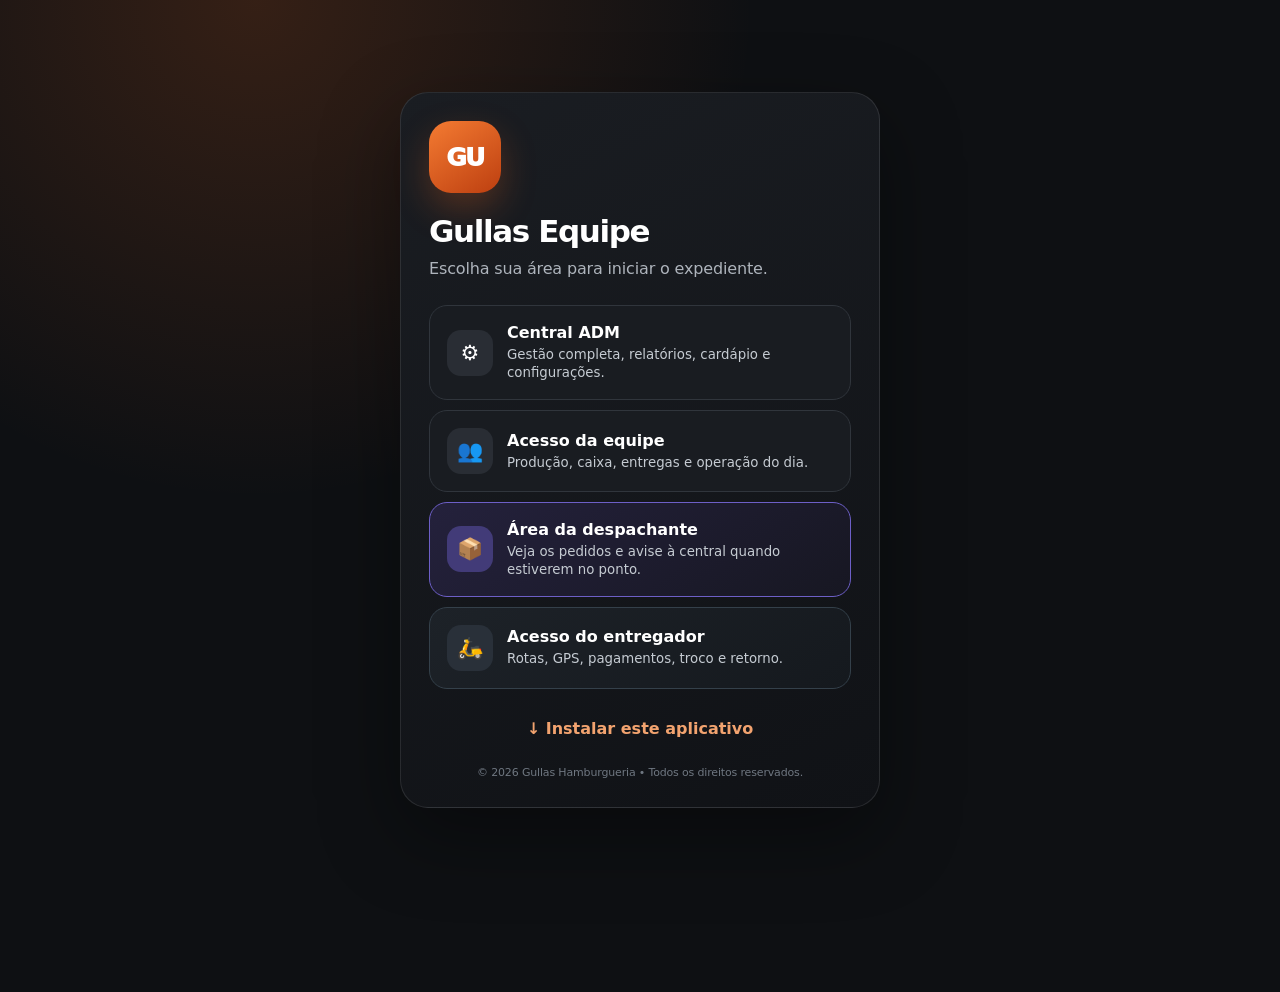
==== commit ea559e87: "Add files via upload" ====
--- a/index.html
+++ b/index.html
@@ -5,13 +5,13 @@
 <meta name="viewport" content="width=device-width,initial-scale=1,viewport-fit=cover">
 <meta name="theme-color" content="#ffffff">
 <meta name="gulas-build" content="2026-09-17-revisao-profissional-v29">
-<meta name="description" content="Aplicativo interno da equipe e Central ADM do Gulas Hamburgueria.">
+<meta name="description" content="Aplicativo interno da equipe e Central ADM do Gullas Hamburgueria.">
 <meta name="mobile-web-app-capable" content="yes">
 <meta name="apple-mobile-web-app-capable" content="yes">
 <meta name="apple-mobile-web-app-status-bar-style" content="black-translucent">
-<meta name="apple-mobile-web-app-title" content="Gulas">
+<meta name="apple-mobile-web-app-title" content="Gullas">
 <link rel="icon" href="data:image/svg+xml,%3Csvg xmlns='http://www.w3.org/2000/svg' viewBox='0 0 64 64'%3E%3Crect width='64' height='64' rx='14' fill='%230b0d10'/%3E%3Ctext x='32' y='45' font-size='38' text-anchor='middle'%3E🍔%3C/text%3E%3C/svg%3E">
-<title>Gulas Equipe</title>
+<title>Gullas Equipe</title>
 <style>
 :root{--bg:#0b0d10;--panel:#12151a;--panel2:#181c22;--line:#2a2f38;--txt:#f7f7f8;--muted:#9da4ae;--brand:#c95116;--brand-text:#fff;--danger:#ff5a5f;--ok:#2ecc71;--blue:#4da3ff;--r:18px}
 *{box-sizing:border-box}html,body{margin:0;background:var(--bg);color:var(--txt);font-family:Inter,ui-sans-serif,system-ui,-apple-system,Segoe UI,Roboto,Arial,sans-serif}button,input,select,textarea{font:inherit}button{cursor:pointer}body{min-height:100vh;padding-bottom:92px}.hide{display:none!important}
@@ -85,26 +85,26 @@
 </style>
 </head>
 <body class="teamApp">
-<section id="teamHome" class="teamLauncher" aria-label="Acesso interno do Gulas">
+<section id="teamHome" class="teamLauncher" aria-label="Acesso interno do Gullas">
   <div class="teamLauncherCard">
     <div class="teamLogo" aria-hidden="true">GU</div>
-    <h1>Gulas Equipe</h1>
+    <h1>Gullas Equipe</h1>
     <p>Escolha sua área para iniciar o expediente.</p>
     <button id="teamAdminBtn" class="teamChoice" type="button"><span class="teamChoiceIcon">⚙️</span><span><strong>Central ADM</strong><small>Gestão completa, relatórios, cardápio e configurações.</small></span></button>
     <button id="teamEmployeeBtn" class="teamChoice" type="button"><span class="teamChoiceIcon">👥</span><span><strong>Acesso da equipe</strong><small>Produção, caixa, entregas e operação do dia.</small></span></button>
     <button id="teamDispatcherBtn" class="teamChoice dispatcherAccessChoice" type="button"><span class="teamChoiceIcon">📦</span><span><strong>Área da despachante</strong><small>Veja os pedidos e avise à central quando estiverem no ponto.</small></span></button>
     <button id="teamInstallBtn" class="teamInstall" type="button">↓ Instalar este aplicativo</button>
-    <div class="teamVersion">© 2026 Gulas Hamburgueria • Todos os direitos reservados.</div>
+    <div class="teamVersion">© 2026 Gullas Hamburgueria • Todos os direitos reservados.</div>
   </div>
 </section>
-<header class="top"><div class="topin"><div class="brand"><div class="brandMark" aria-hidden="true">GU</div><h1 id="storeName">Gulas Hamburgueria</h1><div id="storeStatus" class="status">Carregando cardápio...</div></div><button class="headbtn" id="trackBtn">Acompanhar</button><button class="headbtn" id="adminBtn">ADM</button></div></header>
+<header class="top"><div class="topin"><div class="brand"><div class="brandMark" aria-hidden="true">GU</div><h1 id="storeName">Gullas Hamburgueria</h1><div id="storeStatus" class="status">Carregando cardápio...</div></div><button class="headbtn" id="trackBtn">Acompanhar</button><button class="headbtn" id="adminBtn">ADM</button></div></header>
 <main class="wrap">
 <div id="banner" class="banner hide"></div>
 <input id="search" class="search" placeholder="Buscar no cardápio" autocomplete="off">
 <nav class="quicknav" aria-label="Atalhos"><button id="homeBtn" class="quickbtn">⌂ Início</button><button id="promotionsBtn" class="quickbtn promoQuick">🔥 Promoções</button><button id="loyaltyBtn" class="quickbtn">★ Minha fidelidade</button><button id="installBtn" class="quickbtn">↓ Instalar</button></nav>
 <div id="cats" class="cats"></div>
 <div id="products" class="grid"><div class="card skeleton" aria-label="Carregando"><div class="pic"></div><div class="pc"><div class="name">Carregando...</div><div class="desc">Preparando o cardápio</div></div></div><div class="card skeleton" aria-hidden="true"><div class="pic"></div><div class="pc"><div class="name">&nbsp;</div><div class="desc">&nbsp;</div></div></div></div>
-<footer class="siteFooter">© 2026 Gulas Hamburgueria — Todos os direitos reservados.</footer>
+<footer class="siteFooter">© 2026 Gullas Hamburgueria — Todos os direitos reservados.</footer>
 </main>
 <div class="cartbar"><button id="cartBtn" class="cartbtn"><span style="display:flex;align-items:center;gap:11px;min-width:0"><svg viewBox="0 0 24 24" width="25" height="25" fill="none" stroke="currentColor" stroke-width="2" stroke-linecap="round" stroke-linejoin="round" aria-hidden="true" style="flex:0 0 25px;filter:drop-shadow(0 3px 5px rgba(0,0,0,.2))"><path d="M3 3h2l2.25 11.2a2 2 0 0 0 2 1.6h7.8a2 2 0 0 0 1.95-1.55L20.5 7H6.1"/><circle cx="9.5" cy="20" r="1.25" fill="currentColor" stroke="none"/><circle cx="17.5" cy="20" r="1.25" fill="currentColor" stroke="none"/></svg><span id="cartLabel">Carrinho • 0 itens</span></span><span id="cartTotal">R$ 0,00</span></button></div>
 <div id="modalRoot"></div>
@@ -170,20 +170,20 @@
   }
 };
 function loyaltyTarget(source){const raw=source?.orders_required??source?.target??source?.loyalty_orders_required??source?.rule?.orders_required??data?.settings?.loyalty_orders_required??10;return Math.max(1,Math.min(100,Math.round(Number(raw)||10)))}
-function loyaltyHtml(l){const target=loyaltyTarget(l),progress=Math.max(0,Math.min(target,Number(l?.progress||0))),balance=Number(l?.reward_balance||0),remaining=Number.isFinite(Number(l?.remaining))?Math.max(0,Number(l.remaining)):Math.max(0,target-progress);return `<div class="loyaltyBox ${balance>0?'loyaltyReward':''}"><div class="loyaltyTitle"><b>${balance>0?'🎁 Brinde liberado!':'🍔 Fidelidade Gulas'}</b><span class="loyaltyCount">${progress}/${target} pedidos</span></div><div class="loyaltyTrack"><div class="loyaltyFill" style="width:${Math.min(100,(progress/target)*100)}%"></div></div><div class="mini">${balance>0?`Você possui ${balance} ${balance===1?'brinde disponível':'brindes disponíveis'}. Avise a equipe ao receber o pedido.`:`Faltam ${remaining} ${remaining===1?'pedido':'pedidos'} para ganhar um brinde.`}</div></div>`}
+function loyaltyHtml(l){const target=loyaltyTarget(l),progress=Math.max(0,Math.min(target,Number(l?.progress||0))),balance=Number(l?.reward_balance||0),remaining=Number.isFinite(Number(l?.remaining))?Math.max(0,Number(l.remaining)):Math.max(0,target-progress);return `<div class="loyaltyBox ${balance>0?'loyaltyReward':''}"><div class="loyaltyTitle"><b>${balance>0?'🎁 Brinde liberado!':'🍔 Fidelidade Gullas'}</b><span class="loyaltyCount">${progress}/${target} pedidos</span></div><div class="loyaltyTrack"><div class="loyaltyFill" style="width:${Math.min(100,(progress/target)*100)}%"></div></div><div class="mini">${balance>0?`Você possui ${balance} ${balance===1?'brinde disponível':'brindes disponíveis'}. Avise a equipe ao receber o pedido.`:`Faltam ${remaining} ${remaining===1?'pedido':'pedidos'} para ganhar um brinde.`}</div></div>`}
 async function loadLoyalty(boxId,trackingCode,phone){const box=$('#'+boxId);if(!box)return;try{const result=await loyaltyStatus(trackingCode,phone);if(box)box.innerHTML=loyaltyHtml(result.loyalty)}catch{if(box)box.innerHTML=''}}
 async function catalog(){try{data=await api('catalog');renderCatalog()}catch(e){$('#storeStatus').textContent='Erro ao carregar';$('#storeStatus').className='status closed';$('#products').innerHTML=`<div class="empty"><b>Não foi possível carregar.</b><br>${esc(e.message)}<br><br><button class="secondary" onclick="location.reload()">Tentar novamente</button></div>`}}
 function priceOf(p){return Number(p.promo_price)>0?Number(p.promo_price):Number(p.price||0)}
 function allowedAddons(p){const ids=new Set(data.product_addons.filter(x=>x.product_id===p.id).map(x=>x.addon_id));return data.addons.filter(a=>a.active!==false&&ids.has(a.id))}
 function cartCount(){return cart.reduce((s,x)=>s+x.qty,0)}function cartSubtotal(){return cart.reduce((s,x)=>s+(priceOf(x.product)+x.addons.reduce((a,b)=>a+Number(b.price||0),0))*x.qty,0)}
-function renderCatalog(){const st=data.settings||{};$('#storeName').textContent=st.store_name||'Gulas Hamburgueria';const open=!!st.store_open;$('#storeStatus').textContent=open?(st.status_text||'Aberto'):'Fechado no momento';$('#storeStatus').className='status '+(open?'open':'closed');{const bn=$('#banner'),img=String(st.banner_image_url||''),txt=String(st.banner_text||'');if(st.banner_active&&(img||txt)){bn.innerHTML=img?`<img src="${esc(img)}" alt="Banner Gulas Hamburgueria" onerror="this.style.display='none'">${txt?`<div class="bannerCaption">${esc(txt)}</div>`:''}`:`<div>${esc(txt)}</div>`;bn.className='banner'+(img?' hasimg':'');bn.classList.remove('hide')}else{bn.className='banner hide';bn.innerHTML=''}}const cats=['Todos',...new Set(data.products.filter(p=>p.active!==false).map(p=>p.category||'Outros'))];$('#cats').innerHTML=cats.map(c=>`<button class="chip ${c===cat?'on':''}" data-cat="${esc(c)}">${esc(c)}</button>`).join('');document.querySelectorAll('[data-cat]').forEach(b=>b.onclick=()=>{cat=b.dataset.cat;renderCatalog()});const q=search.trim().toLowerCase();const arr=data.products.filter(p=>p.active!==false&&(cat==='Todos'||(p.category||'Outros')===cat)&&(!q||(p.name+' '+(p.description||'')).toLowerCase().includes(q)));$('#products').innerHTML=arr.length?arr.map(p=>{const promo=Number(p.promo_price)>0;return `<article class="card"><div class="pic">${p.image_url?`<img src="${esc(p.image_url)}" alt="${esc(p.name)}" loading="lazy" onerror="this.parentNode.innerHTML='SEM FOTO'">`:'SEM FOTO'}</div><div class="pc"><div class="name">${esc(p.name)}</div><div class="desc">${esc(p.description||p.category||'')}</div><div class="price">${promo?`<span class="old">${fmt(p.price)}</span>`:''}${fmt(priceOf(p))}</div><button class="add" data-add="${p.id}">Adicionar</button></div></article>`}).join(''):'<div class="empty">Nenhum item encontrado.</div>';document.querySelectorAll('[data-add]').forEach(b=>b.onclick=()=>openProduct(b.dataset.add));updateCartBar()}
+function renderCatalog(){const st=data.settings||{};$('#storeName').textContent=st.store_name||'Gullas Hamburgueria';const open=!!st.store_open;$('#storeStatus').textContent=open?(st.status_text||'Aberto'):'Fechado no momento';$('#storeStatus').className='status '+(open?'open':'closed');{const bn=$('#banner'),img=String(st.banner_image_url||''),txt=String(st.banner_text||'');if(st.banner_active&&(img||txt)){bn.innerHTML=img?`<img src="${esc(img)}" alt="Banner Gullas Hamburgueria" onerror="this.style.display='none'">${txt?`<div class="bannerCaption">${esc(txt)}</div>`:''}`:`<div>${esc(txt)}</div>`;bn.className='banner'+(img?' hasimg':'');bn.classList.remove('hide')}else{bn.className='banner hide';bn.innerHTML=''}}const cats=['Todos',...new Set(data.products.filter(p=>p.active!==false).map(p=>p.category||'Outros'))];$('#cats').innerHTML=cats.map(c=>`<button class="chip ${c===cat?'on':''}" data-cat="${esc(c)}">${esc(c)}</button>`).join('');document.querySelectorAll('[data-cat]').forEach(b=>b.onclick=()=>{cat=b.dataset.cat;renderCatalog()});const q=search.trim().toLowerCase();const arr=data.products.filter(p=>p.active!==false&&(cat==='Todos'||(p.category||'Outros')===cat)&&(!q||(p.name+' '+(p.description||'')).toLowerCase().includes(q)));$('#products').innerHTML=arr.length?arr.map(p=>{const promo=Number(p.promo_price)>0;return `<article class="card"><div class="pic">${p.image_url?`<img src="${esc(p.image_url)}" alt="${esc(p.name)}" loading="lazy" onerror="this.parentNode.innerHTML='SEM FOTO'">`:'SEM FOTO'}</div><div class="pc"><div class="name">${esc(p.name)}</div><div class="desc">${esc(p.description||p.category||'')}</div><div class="price">${promo?`<span class="old">${fmt(p.price)}</span>`:''}${fmt(priceOf(p))}</div><button class="add" data-add="${p.id}">Adicionar</button></div></article>`}).join(''):'<div class="empty">Nenhum item encontrado.</div>';document.querySelectorAll('[data-add]').forEach(b=>b.onclick=()=>openProduct(b.dataset.add));updateCartBar()}
 function openProduct(id){const p=data.products.find(x=>x.id===id);if(!p)return;const adds=allowedAddons(p);modal(`<div class="sheeth"><h2>${esc(p.name)}</h2><button class="x" data-close>×</button></div><div class="notice">${esc(p.description||'Escolha os adicionais e observações.')}</div><div class="field"><label>Adicionais</label>${adds.length?adds.map(a=>`<label class="addon"><input type="checkbox" data-addon="${a.id}"><span class="grow">${esc(a.name)}</span><b>+ ${fmt(a.price)}</b></label>`).join(''):'<div class="mini">Este produto não possui adicionais cadastrados.</div>'}</div><div class="field"><label>Observação do item</label><textarea id="itemNote" class="ta" placeholder="Ex.: sem cebola, caprichar no molho..."></textarea></div><button id="confirmAdd" class="primary">Adicionar ao carrinho • ${fmt(priceOf(p))}</button>`);bindClose();$('#confirmAdd').onclick=()=>{const selected=[...document.querySelectorAll('[data-addon]:checked')].map(i=>data.addons.find(a=>a.id===i.dataset.addon)).filter(Boolean);cart.push({key:crypto.randomUUID(),product:p,addons:selected,note:$('#itemNote').value.trim(),qty:1});closeModal();updateCartBar()}}
 function updateCartBar(){const n=cartCount();$('#cartLabel').textContent=`Carrinho • ${n} ${n===1?'item':'itens'}`;$('#cartTotal').textContent=fmt(cartSubtotal())}
 function modal(html,full=false){modalRoot.innerHTML=`<div class="overlay"><section class="sheet ${full?'full':''}">${html}</section></div>`;modalRoot.querySelector('.overlay').addEventListener('click',e=>{if(e.target.classList.contains('overlay'))closeModal()})}function closeModal(){if(deliveryPoll){clearInterval(deliveryPoll);deliveryPoll=null}modalRoot.innerHTML=''}function bindClose(){document.querySelectorAll('[data-close]').forEach(b=>b.onclick=closeModal)}
 function renderCart(){modal(`<div class="sheeth"><h2>Seu pedido</h2><button class="x" data-close>×</button></div><div id="cartLines"></div><div class="sum"><div class="sumrow"><span>Subtotal</span><b>${fmt(cartSubtotal())}</b></div></div><div class="twoBtns"><button class="secondary" data-close>Continuar comprando</button><button id="goCheckout" class="primary" ${cart.length?'':'disabled'}>Continuar</button></div>`);bindClose();const box=$('#cartLines');box.innerHTML=cart.length?cart.map(x=>`<div class="lineitem"><div class="grow"><b>${esc(x.product.name)}</b><div class="mini">${x.addons.map(a=>esc(a.name)).join(', ')||'Sem adicionais'}${x.note?'<br>'+esc(x.note):''}</div><div class="mini">${fmt((priceOf(x.product)+x.addons.reduce((s,a)=>s+Number(a.price||0),0))*x.qty)}</div></div><div class="qty"><button data-q="${x.key}" data-d="-1">−</button><b>${x.qty}</b><button data-q="${x.key}" data-d="1">+</button></div></div>`).join(''):'<div class="empty">Seu carrinho está vazio.</div>';document.querySelectorAll('[data-q]').forEach(b=>b.onclick=()=>{const x=cart.find(i=>i.key===b.dataset.q);if(!x)return;x.qty+=Number(b.dataset.d);if(x.qty<=0)cart=cart.filter(i=>i.key!==x.key);updateCartBar();renderCart()});if($('#goCheckout'))$('#goCheckout').onclick=openCheckout}
 function checkoutFee(){if(orderType!=='delivery')return 0;const id=$('#neighborhood')?.value;return Number(data.neighborhoods.find(n=>n.id===id)?.fee||0)}
 function openCheckout(){const ns=data.neighborhoods.filter(n=>n.active!==false);const st=data.settings||{};modal(`<div class="sheeth"><h2>Finalizar pedido</h2><button class="x" data-close>×</button></div><div class="seg"><button data-type="delivery" class="${orderType==='delivery'?'on':''}">Entrega</button><button data-type="pickup" class="${orderType==='pickup'?'on':''}">Retirada</button><button data-type="local" class="${orderType==='local'?'on':''}">No local</button></div><div class="row"><div class="field"><label>Seu nome</label><input id="custName" class="in" autocomplete="name"></div><div class="field"><label>WhatsApp</label><input id="custPhone" class="in" inputmode="tel" placeholder="(86) 99999-9999"></div></div><div id="addressBox"></div><div class="row"><div class="field"><label>Pagamento</label><select id="payment" class="sel"><option value="Pix">Pix</option><option value="Dinheiro">Dinheiro</option><option value="Cartão">Cartão</option></select></div><div class="field"><label>Troco para</label><input id="changeFor" class="in" placeholder="Ex.: 50,00"></div></div><div class="field"><label>Cupom</label><input id="coupon" class="in" placeholder="Opcional"></div><div class="field"><label>Observações gerais</label><textarea id="orderNotes" class="ta" placeholder="Alguma observação sobre o pedido?"></textarea></div>${st.pix_text?`<div class="notice">${esc(st.pix_text)}</div>`:''}<div id="checkoutSum" class="sum"></div><button id="sendOrder" class="primary">Enviar pedido</button>`);bindClose();document.querySelectorAll('[data-type]').forEach(b=>b.onclick=()=>{orderType=b.dataset.type;openCheckout()});renderAddress();renderCheckoutSum();$('#neighborhood')?.addEventListener('change',renderCheckoutSum);$('#sendOrder').onclick=sendOrder}
-function renderAddress(){const box=$('#addressBox');if(!box)return;if(orderType!=='delivery'){box.innerHTML=`<div class="notice">${orderType==='pickup'?'Você retira no Gulas.':'Pedido para consumo no local.'}</div>`;return}box.innerHTML=`<div class="row"><div class="field"><label>Rua / Avenida</label><input id="street" class="in"></div><div class="field"><label>Número</label><input id="number" class="in"></div></div><div class="row"><div class="field"><label>Bairro</label><select id="neighborhood" class="sel"><option value="">Selecione</option>${data.neighborhoods.filter(n=>n.active!==false).map(n=>`<option value="${n.id}">${esc(n.name)} • ${fmt(n.fee)}</option>`).join('')}</select></div><div class="field"><label>Complemento</label><input id="complement" class="in" placeholder="Casa, apto..."></div></div><div class="field"><label>Referência</label><input id="reference" class="in"></div>`}
+function renderAddress(){const box=$('#addressBox');if(!box)return;if(orderType!=='delivery'){box.innerHTML=`<div class="notice">${orderType==='pickup'?'Você retira no Gullas.':'Pedido para consumo no local.'}</div>`;return}box.innerHTML=`<div class="row"><div class="field"><label>Rua / Avenida</label><input id="street" class="in"></div><div class="field"><label>Número</label><input id="number" class="in"></div></div><div class="row"><div class="field"><label>Bairro</label><select id="neighborhood" class="sel"><option value="">Selecione</option>${data.neighborhoods.filter(n=>n.active!==false).map(n=>`<option value="${n.id}">${esc(n.name)} • ${fmt(n.fee)}</option>`).join('')}</select></div><div class="field"><label>Complemento</label><input id="complement" class="in" placeholder="Casa, apto..."></div></div><div class="field"><label>Referência</label><input id="reference" class="in"></div>`}
 function renderCheckoutSum(){const subtotal=cartSubtotal(),fee=checkoutFee();$('#checkoutSum').innerHTML=`<div class="sumrow"><span>Subtotal</span><b>${fmt(subtotal)}</b></div><div class="sumrow"><span>Entrega</span><b>${fmt(fee)}</b></div><div class="sumrow total"><span>Total estimado</span><b>${fmt(subtotal+fee)}</b></div>`}
 async function sendOrder(){try{const btn=$('#sendOrder');btn.disabled=true;btn.textContent='Enviando...';const customer={name:$('#custName').value.trim(),phone:$('#custPhone').value.trim()};const payload={customer,type:orderType,payment:$('#payment').value,change_for:$('#changeFor').value.trim(),coupon_code:$('#coupon').value.trim(),notes:$('#orderNotes').value.trim(),items:cart.map(x=>({product_id:x.product.id,qty:x.qty,addon_ids:x.addons.map(a=>a.id),note:x.note}))};if(orderType==='delivery')payload.address={street:$('#street').value.trim(),number:$('#number').value.trim(),neighborhood_id:$('#neighborhood').value,complement:$('#complement').value.trim(),reference:$('#reference').value.trim()};const j=await api('create-order',{method:'POST',headers:{'Content-Type':'application/json'},body:JSON.stringify(payload)});localStorage.setItem('gulas_last_tracking',JSON.stringify({tracking_code:j.tracking_code,phone:customer.phone}));cart=[];updateCartBar();modal(`<div class="sheeth"><h2>Pedido recebido ✅</h2><button class="x" data-close>×</button></div><div class="success"><b>Pedido #${j.order_number}</b><br>Código: <b>${esc(j.tracking_code)}</b><br>Total: <b>${fmt(j.total)}</b></div><br><button id="trackNow" class="primary">Acompanhar pedido</button>`);bindClose();$('#trackNow').onclick=()=>openTracking(j.tracking_code,customer.phone)}catch(e){alert(e.message);if($('#sendOrder')){$('#sendOrder').disabled=false;$('#sendOrder').textContent='Enviar pedido'}}}
 function openTracking(code='',phone=''){const saved=(()=>{try{return JSON.parse(localStorage.getItem('gulas_last_tracking')||'{}')}catch{return{}}})();modal(`<div class="sheeth"><h2>Acompanhar pedido</h2><button class="x" data-close>×</button></div><div class="field"><label>Código do pedido</label><input id="trackCode" class="in" value="${esc(code||saved.tracking_code||'')}"></div><div class="field"><label>Seu telefone</label><input id="trackPhone" class="in" inputmode="tel" value="${esc(phone||saved.phone||'')}"></div><button id="doTrack" class="primary">Consultar</button><div id="trackResult" style="margin-top:12px"></div>`);bindClose();$('#doTrack').onclick=trackOrder;if(code||saved.tracking_code)trackOrder()}
@@ -198,7 +198,7 @@
 async function archiveCall(action='archive_shift',payload={},allowRetry=true){const pin=sessionStorage.getItem('gulas_admin_pin')||'';try{return await api('admin-archive',{method:'POST',headers:{'Content-Type':'application/json'},body:JSON.stringify({pin,action,payload})})}catch(e){if(/PIN incorreto/i.test(String(e?.message||e))&&allowRetry){sessionStorage.removeItem('gulas_admin_pin');const fresh=(window.prompt('Sua sessão do ADM expirou. Digite o PIN novamente:')||'').trim();if(fresh){sessionStorage.setItem('gulas_admin_pin',fresh);return archiveCall(action,payload,false)}throw new Error('PIN do ADM necessário para continuar.')}throw e}}
 async function adminLogin(){try{unlockOrderSound();const pin=$('#adminPin').value.trim();sessionStorage.setItem('gulas_admin_pin',pin);admin=await adminCall('snapshot',{},false);startOrderWatcher();renderAdmin()}catch(e){sessionStorage.removeItem('gulas_admin_pin');$('#adminErr').innerHTML=`<div class="err">${esc(e.message)}</div>`}}
 async function refreshAdmin(){admin=await adminCall('snapshot');renderAdmin()}
-function renderAdmin(){if(!admin)return;const today=admin.orders.filter(o=>localDay(o.created_at)===todayKey()&&o.status!=='cancelado');const sales=today.reduce((s,o)=>s+Number(o.total||0),0);modal(`<div class="sheeth"><h2>ADM • O Gulas</h2><button class="x" data-close>×</button></div><div class="admgrid"><div class="metric"><b>${today.length}</b><span>Pedidos hoje</span></div><div class="metric"><b>${fmt(sales)}</b><span>Vendas hoje</span></div><div class="metric"><b>${admin.products.filter(p=>p.active).length}</b><span>Produtos ativos</span></div><div class="metric"><b class="${admin.settings.store_open?'green':'red'}">${admin.settings.store_open?'ABERTO':'FECHADO'}</b><span>Loja agora</span></div></div><div class="admbar" style="margin-top:14px">${[['pedidos','Pedidos'],['relatorios','Relatórios'],['produtos','Produtos'],['bairros','Bairros'],['adicionais','Adicionais'],['cupons','Cupons'],['banner','Banner'],['loja','Loja']].map(([k,n])=>`<button data-tab="${k}" class="${adminTab===k?'on':''}">${n}</button>`).join('')}</div><div id="admContent"></div>`,true);bindClose();document.querySelectorAll('[data-tab]').forEach(b=>b.onclick=()=>{adminTab=b.dataset.tab;renderAdmin()});renderAdminTab()}
+function renderAdmin(){if(!admin)return;const today=admin.orders.filter(o=>localDay(o.created_at)===todayKey()&&o.status!=='cancelado');const sales=today.reduce((s,o)=>s+Number(o.total||0),0);modal(`<div class="sheeth"><h2>ADM • O Gullas</h2><button class="x" data-close>×</button></div><div class="admgrid"><div class="metric"><b>${today.length}</b><span>Pedidos hoje</span></div><div class="metric"><b>${fmt(sales)}</b><span>Vendas hoje</span></div><div class="metric"><b>${admin.products.filter(p=>p.active).length}</b><span>Produtos ativos</span></div><div class="metric"><b class="${admin.settings.store_open?'green':'red'}">${admin.settings.store_open?'ABERTO':'FECHADO'}</b><span>Loja agora</span></div></div><div class="admbar" style="margin-top:14px">${[['pedidos','Pedidos'],['relatorios','Relatórios'],['produtos','Produtos'],['bairros','Bairros'],['adicionais','Adicionais'],['cupons','Cupons'],['banner','Banner'],['loja','Loja']].map(([k,n])=>`<button data-tab="${k}" class="${adminTab===k?'on':''}">${n}</button>`).join('')}</div><div id="admContent"></div>`,true);bindClose();document.querySelectorAll('[data-tab]').forEach(b=>b.onclick=()=>{adminTab=b.dataset.tab;renderAdmin()});renderAdminTab()}
 function renderAdminTab(){const box=$('#admContent');if(!box)return;if(adminTab==='pedidos')renderOrders(box);if(adminTab==='relatorios')renderReportsAdmin(box);if(adminTab==='produtos')renderProductsAdmin(box);if(adminTab==='bairros')renderNeighborhoodsAdmin(box);if(adminTab==='adicionais')renderAddonsAdmin(box);if(adminTab==='cupons')renderCouponsAdmin(box);if(adminTab==='banner')renderBannerAdmin(box);if(adminTab==='loja')renderStoreAdmin(box)}
 function orderTypeLabel(t){return t==='delivery'?'Entrega':t==='pickup'?'Retirada':t==='counter'?'Balcão':'Consumo no local'}
 function paymentLabel(v){return String(v||'Não informado')}
@@ -207,7 +207,7 @@
 function orderItemsHtml(o){const items=Array.isArray(o.order_items)?o.order_items:[];if(!items.length)return '<div class="orderItemRow mini">Itens não disponíveis.</div>';return items.map(it=>{const adds=Array.isArray(it.order_item_addons)?it.order_item_addons:[];const addHtml=adds.map(a=>`<div class="orderAddonLine">+ ${esc(a.addon_name)} ${Number(a.price||0)>0?`(${fmt(a.price)})`:''}</div>`).join('');return `<div class="orderItemRow"><div class="orderItemHead"><div class="grow"><b>${Number(it.quantity||1)}x ${esc(it.product_name||'Item')}</b>${addHtml}${it.note?`<div class="orderItemNote">Obs. do item: ${esc(it.note)}</div>`:''}</div><div class="orderItemPrice">${fmt(it.line_total||Number(it.unit_price||0)*Number(it.quantity||1))}</div></div></div>`}).join('')}
 function orderAdminCard(o,finished=false){const actions=[['confirmado','Confirmado'],['preparando','Preparando'],['pronto','Pronto'],['em_rota','Em rota'],['entregue','Entregue'],['cancelado','Cancelado']];const when=new Date(o.created_at).toLocaleString('pt-BR',{day:'2-digit',month:'2-digit',hour:'2-digit',minute:'2-digit'});const delivery=Number(o.delivery_fee||0);const deliveryDiscount=Number(o.delivery_discount||0);const discount=Number(o.discount||0);const change=o.change_for?String(o.change_for):'';return `<div class="order orderDetailed ${finished?'finishedOrder':''}"><div class="ordertop"><div><div class="orderNumber">Pedido #${o.order_number}</div><div class="orderTime">${esc(when)}${o.archived_at?' • ARQUIVADO':''}</div></div><span class="statusBadge ${statusTone(o.status)}">${esc(statusLabel[o.status]||o.status)}</span><span class="grow"></span><b style="font-size:19px">${fmt(o.total)}</b></div><div class="orderInfoGrid"><div class="orderInfo"><span>Cliente</span><b>${esc(o.customer_name||'Não informado')}</b><small>${esc(o.customer_phone||'Sem telefone')}</small></div><div class="orderInfo"><span>Tipo / pagamento</span><b>${esc(orderTypeLabel(o.type))}</b><small>${esc(paymentLabel(o.payment))}${change?` • Troco para ${esc(change)}`:''}</small></div></div>${o.type==='delivery'?`<div class="addressBoxAdmin"><b>📍 Endereço completo</b>${esc(orderAddress(o))}</div>`:''}<div class="sectionTitle" style="margin-top:11px">Itens do pedido</div><div class="orderItemsBox">${orderItemsHtml(o)}</div>${o.notes?`<div class="notesBoxAdmin"><b>📝 Observações gerais</b>${esc(o.notes)}</div>`:''}<div class="orderTotalsBox"><div class="orderTotalLine"><span>Subtotal</span><b>${fmt(o.subtotal)}</b></div>${delivery?`<div class="orderTotalLine"><span>Taxa de entrega</span><b>${fmt(delivery)}</b></div>`:''}${deliveryDiscount?`<div class="orderTotalLine"><span>Desconto na entrega</span><b>- ${fmt(deliveryDiscount)}</b></div>`:''}${discount?`<div class="orderTotalLine"><span>Desconto${o.coupon_code?` (${esc(o.coupon_code)})`:''}</span><b>- ${fmt(discount)}</b></div>`:''}<div class="orderTotalLine grand"><span>TOTAL</span><b>${fmt(o.total)}</b></div></div><div class="orderMeta">Código: ${esc(o.tracking_code||'—')} • Origem: ${esc(o.source||'client')} • ID: ${esc(o.id)}</div><div class="printActions"><button data-webprint="${o.id}">🧾 Imprimir pedido</button><button class="bt" data-btprint="${o.id}">🖨️ Bluetooth</button></div>${finished?`<div class="orderactions"><button class="statusAction ${statusTone(o.status)} selected" disabled>${esc(statusLabel[o.status]||o.status)} ✓</button></div>`:`<div class="orderactions">${actions.map(([st,label])=>`<button data-st="${st}" data-oid="${o.id}" class="statusAction ${statusTone(st)} ${o.status===st?'selected':''}" aria-pressed="${o.status===st?'true':'false'}">${o.status===st?'✓ ':''}${label}</button>`).join('')}</div>`}</div>`}
 const RECEIPT_LOGO_DATA_URL='';
-const RECEIPT_LOGO_SVG="<svg class=\"receiptLogo\" xmlns=\"http://www.w3.org/2000/svg\" viewBox=\"0 0 220 216\" aria-label=\"Logo Gulas Hamburgueria\"><path d=\"M102 6h21v1H102zM91 7h19v1H91zM118 7h15v1H118zM88 8h10v1H88zM124 8h13v1H124zM84 9h9v1H84zM130 9h10v1H130zM76 10h1v1H76zM82 10h5v1H82zM136 10h8v1H136zM69 11h1v1H69zM81 11h2v1H81zM140 11h4v1H140zM65 12h6v1H65zM144 12h2v1H144zM154 12h3v1H154zM63 13h5v1H63zM99 13h23v1H99zM147 13h1v1H147zM156 13h3v1H156zM61 14h5v1H61zM94 14h14v1H94zM115 14h13v1H115zM159 14h2v1H159zM59 15h5v1H59zM87 15h8v1H87zM128 15h7v1H128zM161 15h3v1H161zM58 16h4v1H58zM84 16h6v1H84zM133 16h6v1H133zM164 16h1v1H164zM55 17h5v1H55zM81 17h5v1H81zM136 17h5v1H136zM165 17h2v1H165zM54 18h4v1H54zM77 18h5v1H77zM141 18h4v1H141zM166 18h2v1H166zM52 19h4v1H52zM75 19h4v1H75zM143 19h5v1H143zM167 19h1v1H167zM169 19h1v1H169zM51 20h3v1H51zM73 20h4v1H73zM146 20h4v1H146zM170 20h2v1H170zM49 21h1v1H49zM51 21h2v1H51zM70 21h3v1H70zM111 21h1v1H111zM149 21h3v1H149zM68 22h4v1H68zM111 22h1v1H111zM151 22h3v1H151zM66 23h3v1H66zM110 23h3v1H110zM154 23h3v1H154zM64 24h3v1H64zM107 24h9v1H107zM156 24h2v1H156zM62 25h3v1H62zM95 25h1v1H95zM107 25h9v1H107zM157 25h3v1H157zM60 26h3v1H60zM94 26h3v1H94zM108 26h7v1H108zM127 26h2v1H127zM161 26h1v1H161zM59 27h3v1H59zM92 27h6v1H92zM109 27h5v1H109zM126 27h4v1H126zM162 27h2v1H162zM57 28h3v1H57zM93 28h4v1H93zM109 28h5v1H109zM127 28h3v1H127zM163 28h1v1H163zM55 29h3v1H55zM93 29h4v1H93zM108 29h2v1H108zM113 29h2v1H113zM126 29h4v1H126zM54 30h2v1H54zM93 30h1v1H93zM108 30h1v1H108zM126 30h1v1H126zM167 30h1v1H167zM53 31h2v1H53zM169 31h1v1H169zM52 32h2v1H52zM169 32h2v1H169zM49 33h1v1H49zM47 34h2v1H47zM46 35h2v1H46zM52 36h3v1H52zM113 36h1v1H113zM43 37h2v1H43zM50 37h6v1H50zM104 37h5v1H104zM113 37h2v1H113zM122 37h1v1H122zM167 37h5v1H167zM177 37h2v1H177zM42 38h2v1H42zM49 38h8v1H49zM97 38h3v1H97zM104 38h1v1H104zM107 38h1v1H107zM166 38h7v1H166zM178 38h2v1H178zM41 39h2v1H41zM48 39h10v1H48zM99 39h1v1H99zM165 39h4v1H165zM171 39h3v1H171zM179 39h2v1H179zM40 40h2v1H40zM47 40h4v1H47zM54 40h5v1H54zM94 40h1v1H94zM100 40h2v1H100zM105 40h1v1H105zM111 40h2v1H111zM117 40h1v1H117zM164 40h4v1H164zM172 40h3v1H172zM180 40h2v1H180zM39 41h2v1H39zM46 41h5v1H46zM55 41h5v1H55zM100 41h1v1H100zM102 41h1v1H102zM163 41h4v1H163zM172 41h1v1H172zM174 41h2v1H174zM181 41h2v1H181zM38 42h2v1H38zM45 42h7v1H45zM56 42h5v1H56zM88 42h3v1H88zM102 42h1v1H102zM162 42h4v1H162zM171 42h2v1H171zM182 42h1v1H182zM37 43h2v1H37zM44 43h3v1H44zM50 43h3v1H50zM57 43h5v1H57zM89 43h1v1H89zM96 43h2v1H96zM110 43h1v1H110zM119 43h1v1H119zM161 43h4v1H161zM170 43h2v1H170zM36 44h2v1H36zM43 44h4v1H43zM51 44h3v1H51zM58 44h5v1H58zM92 44h3v1H92zM96 44h3v1H96zM102 44h4v1H102zM110 44h5v1H110zM119 44h2v1H119zM161 44h3v1H161zM169 44h3v1H169zM36 45h1v1H36zM42 45h5v1H42zM52 45h3v1H52zM59 45h4v1H59zM83 45h2v1H83zM92 45h18v1H92zM111 45h5v1H111zM160 45h4v1H160zM168 45h3v1H168zM176 45h1v1H176zM185 45h1v1H185zM35 46h1v1H35zM41 46h3v1H41zM45 46h3v1H45zM53 46h3v1H53zM60 46h4v1H60zM82 46h4v1H82zM92 46h17v1H92zM111 46h5v1H111zM129 46h1v1H129zM159 46h4v1H159zM167 46h3v1H167zM175 46h1v1H175zM34 47h2v1H34zM40 47h3v1H40zM46 47h3v1H46zM54 47h3v1H54zM61 47h4v1H61zM81 47h2v1H81zM90 47h5v1H90zM97 47h7v1H97zM106 47h6v1H106zM115 47h1v1H115zM158 47h4v1H158zM166 47h3v1H166zM174 47h1v1H174zM40 48h3v1H40zM47 48h3v1H47zM55 48h3v1H55zM62 48h4v1H62zM89 48h5v1H89zM97 48h6v1H97zM106 48h6v1H106zM115 48h4v1H115zM157 48h4v1H157zM165 48h3v1H165zM173 48h2v1H173zM41 49h3v1H41zM48 49h3v1H48zM56 49h3v1H56zM63 49h4v1H63zM85 49h1v1H85zM89 49h5v1H89zM96 49h8v1H96zM105 49h5v1H105zM115 49h4v1H115zM124 49h1v1H124zM156 49h4v1H156zM164 49h3v1H164zM172 49h2v1H172zM42 50h3v1H42zM49 50h3v1H49zM57 50h3v1H57zM64 50h4v1H64zM79 50h1v1H79zM88 50h22v1H88zM114 50h4v1H114zM124 50h1v1H124zM155 50h4v1H155zM163 50h3v1H163zM171 50h2v1H171zM43 51h3v1H43zM50 51h3v1H50zM58 51h3v1H58zM64 51h5v1H64zM78 51h3v1H78zM87 51h19v1H87zM107 51h3v1H107zM112 51h4v1H112zM155 51h3v1H155zM162 51h3v1H162zM170 51h2v1H170zM31 52h2v1H31zM44 52h3v1H44zM51 52h3v1H51zM59 52h3v1H59zM64 52h5v1H64zM84 52h1v1H84zM87 52h5v1H87zM93 52h13v1H93zM107 52h3v1H107zM111 52h2v1H111zM114 52h1v1H114zM121 52h1v1H121zM154 52h5v1H154zM161 52h3v1H161zM169 52h2v1H169zM31 53h1v1H31zM45 53h3v1H45zM52 53h3v1H52zM60 53h9v1H60zM84 53h1v1H84zM87 53h19v1H87zM108 53h4v1H108zM121 53h1v1H121zM154 53h9v1H154zM168 53h2v1H168zM30 54h2v1H30zM40 54h2v1H40zM46 54h3v1H46zM53 54h3v1H53zM61 54h7v1H61zM76 54h1v1H76zM82 54h2v1H82zM87 54h12v1H87zM100 54h5v1H100zM108 54h3v1H108zM115 54h2v1H115zM137 54h1v1H137zM155 54h7v1H155zM167 54h2v1H167zM174 54h1v1H174zM29 55h2v1H29zM41 55h2v1H41zM47 55h3v1H47zM54 55h3v1H54zM61 55h6v1H61zM76 55h1v1H76zM81 55h4v1H81zM88 55h11v1H88zM100 55h3v1H100zM108 55h2v1H108zM115 55h1v1H115zM125 55h1v1H125zM155 55h7v1H155zM166 55h2v1H166zM173 55h1v1H173zM29 56h1v1H29zM42 56h2v1H42zM48 56h3v1H48zM55 56h12v1H55zM81 56h5v1H81zM91 56h3v1H91zM95 56h3v1H95zM100 56h3v1H100zM107 56h3v1H107zM124 56h1v1H124zM156 56h7v1H156zM165 56h2v1H165zM172 56h1v1H172zM192 56h1v1H192zM28 57h2v1H28zM43 57h2v1H43zM49 57h3v1H49zM57 57h9v1H57zM81 57h6v1H81zM88 57h8v1H88zM100 57h3v1H100zM106 57h6v1H106zM135 57h1v1H135zM157 57h9v1H157zM178 57h1v1H178zM28 58h1v1H28zM43 58h3v1H43zM50 58h3v1H50zM57 58h9v1H57zM81 58h13v1H81zM99 58h3v1H99zM104 58h8v1H104zM114 58h2v1H114zM134 58h2v1H134zM157 58h9v1H157zM170 58h1v1H170zM27 59h2v1H27zM43 59h4v1H43zM51 59h3v1H51zM56 59h9v1H56zM75 59h2v1H75zM81 59h8v1H81zM133 59h1v1H133zM158 59h8v1H158zM169 59h1v1H169zM26 60h2v1H26zM44 60h4v1H44zM52 60h8v1H52zM62 60h3v1H62zM75 60h2v1H75zM147 60h1v1H147zM158 60h2v1H158zM161 60h4v1H161zM168 60h1v1H168zM175 60h1v1H175zM26 61h2v1H26zM45 61h4v1H45zM53 61h12v1H53zM75 61h2v1H75zM147 61h1v1H147zM158 61h2v1H158zM162 61h2v1H162zM25 62h2v1H25zM46 62h4v1H46zM53 62h12v1H53zM158 62h2v1H158zM162 62h2v1H162zM25 63h1v1H25zM47 63h4v1H47zM52 63h13v1H52zM103 63h2v1H103zM158 63h2v1H158zM24 64h2v1H24zM48 64h17v1H48zM105 64h2v1H105zM158 64h2v1H158zM24 65h1v1H24zM49 65h16v1H49zM159 65h4v1H159zM207 65h1v1H207zM23 66h2v1H23zM51 66h4v1H51zM61 66h3v1H61zM65 66h2v1H65zM76 66h3v1H76zM142 66h2v1H142zM156 66h2v1H156zM160 66h1v1H160zM207 66h2v1H207zM23 67h1v1H23zM64 67h4v1H64zM90 67h1v1H90zM95 67h3v1H95zM116 67h1v1H116zM156 67h3v1H156zM208 67h1v1H208zM22 68h2v1H22zM64 68h5v1H64zM86 68h12v1H86zM100 68h3v1H100zM116 68h2v1H116zM156 68h3v1H156zM11 69h1v1H11zM22 69h1v1H22zM65 69h5v1H65zM84 69h23v1H84zM115 69h4v1H115zM124 69h2v1H124zM155 69h3v1H155zM209 69h2v1H209zM11 70h1v1H11zM21 70h2v1H21zM66 70h3v1H66zM83 70h4v1H83zM92 70h3v1H92zM96 70h24v1H96zM123 70h3v1H123zM155 70h2v1H155zM210 70h2v1H210zM10 71h1v1H10zM21 71h2v1H21zM67 71h2v1H67zM82 71h5v1H82zM97 71h21v1H97zM210 71h2v1H210zM21 72h1v1H21zM67 72h2v1H67zM82 72h4v1H82zM99 72h18v1H99zM210 72h2v1H210zM20 73h2v1H20zM68 73h2v1H68zM82 73h3v1H82zM100 73h4v1H100zM108 73h7v1H108zM210 73h2v1H210zM20 74h1v1H20zM81 74h3v1H81zM101 74h2v1H101zM107 74h7v1H107zM210 74h2v1H210zM9 75h1v1H9zM19 75h2v1H19zM88 75h1v1H88zM106 75h7v1H106zM211 75h1v1H211zM19 76h2v1H19zM103 76h9v1H103zM211 76h3v1H211zM19 77h1v1H19zM103 77h8v1H103zM211 77h3v1H211zM18 78h2v1H18zM105 78h2v1H105zM212 78h3v1H212zM18 79h2v1H18zM212 79h3v1H212zM18 80h1v1H18zM74 80h2v1H74zM213 80h2v1H213zM18 81h1v1H18zM73 81h2v1H73zM169 81h5v1H169zM178 81h2v1H178zM213 81h2v1H213zM17 82h1v1H17zM168 82h8v1H168zM177 82h5v1H177zM213 82h3v1H213zM17 83h1v1H17zM106 83h3v1H106zM167 83h15v1H167zM213 83h3v1H213zM17 84h1v1H17zM81 84h2v1H81zM87 84h4v1H87zM96 84h6v1H96zM103 84h2v1H103zM106 84h3v1H106zM116 84h3v1H116zM166 84h15v1H166zM213 84h3v1H213zM16 85h1v1H16zM81 85h2v1H81zM85 85h8v1H85zM94 85h3v1H94zM101 85h8v1H101zM115 85h4v1H115zM167 85h3v1H167zM173 85h8v1H173zM214 85h2v1H214zM91 86h5v1H91zM106 86h2v1H106zM175 86h4v1H175zM214 86h2v1H214zM196 87h5v1H196zM214 87h2v1H214zM127 88h2v1H127zM193 88h11v1H193zM214 88h2v1H214zM20 89h11v1H20zM51 89h8v1H51zM96 89h9v1H96zM127 89h2v1H127zM191 89h15v1H191zM214 89h3v1H214zM18 90h15v1H18zM49 90h13v1H49zM73 90h10v1H73zM94 90h12v1H94zM113 90h17v1H113zM133 90h7v1H133zM144 90h14v1H144zM170 90h10v1H170zM190 90h17v1H190zM215 90h2v1H215zM5 91h1v1H5zM17 91h17v1H17zM47 91h16v1H47zM73 91h10v1H73zM93 91h14v1H93zM113 91h17v1H113zM133 91h7v1H133zM144 91h16v1H144zM170 91h10v1H170zM189 91h18v1H189zM215 91h2v1H215zM5 92h1v1H5zM16 92h19v1H16zM46 92h18v1H46zM73 92h10v1H73zM92 92h16v1H92zM113 92h17v1H113zM133 92h7v1H133zM144 92h17v1H144zM169 92h11v1H169zM189 92h19v1H189zM215 92h2v1H215zM16 93h19v1H16zM46 93h18v1H46zM73 93h11v1H73zM91 93h18v1H91zM113 93h17v1H113zM133 93h7v1H133zM144 93h18v1H144zM169 93h11v1H169zM188 93h20v1H188zM215 93h2v1H215zM15 94h21v1H15zM45 94h20v1H45zM72 94h12v1H72zM91 94h8v1H91zM100 94h9v1H100zM113 94h17v1H113zM133 94h7v1H133zM144 94h18v1H144zM169 94h11v1H169zM188 94h8v1H188zM200 94h8v1H200zM216 94h2v1H216zM15 95h9v1H15zM27 95h9v1H27zM45 95h9v1H45zM57 95h8v1H57zM72 95h12v1H72zM90 95h8v1H90zM102 95h8v1H102zM113 95h7v1H113zM133 95h7v1H133zM144 95h7v1H144zM154 95h9v1H154zM169 95h11v1H169zM188 95h8v1H188zM201 95h7v1H201zM216 95h2v1H216zM4 96h1v1H4zM15 96h8v1H15zM28 96h8v1H28zM45 96h8v1H45zM58 96h7v1H58zM72 96h12v1H72zM90 96h8v1H90zM103 96h7v1H103zM113 96h7v1H113zM133 96h7v1H133zM144 96h7v1H144zM155 96h8v1H155zM169 96h12v1H169zM188 96h7v1H188zM201 96h7v1H201zM216 96h2v1H216zM4 97h1v1H4zM15 97h8v1H15zM29 97h7v1H29zM45 97h7v1H45zM58 97h7v1H58zM72 97h12v1H72zM90 97h8v1H90zM103 97h7v1H103zM113 97h7v1H113zM133 97h7v1H133zM144 97h7v1H144zM155 97h8v1H155zM169 97h12v1H169zM188 97h7v1H188zM201 97h7v1H201zM216 97h2v1H216zM4 98h1v1H4zM15 98h8v1H15zM29 98h7v1H29zM45 98h7v1H45zM58 98h7v1H58zM71 98h13v1H71zM90 98h8v1H90zM103 98h7v1H103zM113 98h7v1H113zM133 98h7v1H133zM144 98h7v1H144zM155 98h8v1H155zM169 98h12v1H169zM188 98h7v1H188zM201 98h7v1H201zM216 98h2v1H216zM4 99h1v1H4zM15 99h8v1H15zM29 99h3v1H29zM33 99h3v1H33zM45 99h7v1H45zM58 99h7v1H58zM71 99h13v1H71zM90 99h8v1H90zM103 99h7v1H103zM113 99h7v1H113zM133 99h7v1H133zM144 99h7v1H144zM155 99h8v1H155zM169 99h12v1H169zM188 99h7v1H188zM201 99h7v1H201zM216 99h2v1H216zM4 100h1v1H4zM15 100h8v1H15zM29 100h7v1H29zM45 100h7v1H45zM58 100h7v1H58zM71 100h13v1H71zM90 100h8v1H90zM113 100h7v1H113zM133 100h7v1H133zM144 100h7v1H144zM155 100h8v1H155zM169 100h13v1H169zM188 100h7v1H188zM201 100h7v1H201zM216 100h2v1H216zM4 101h1v1H4zM15 101h8v1H15zM29 101h7v1H29zM45 101h7v1H45zM58 101h7v1H58zM71 101h6v1H71zM78 101h7v1H78zM91 101h8v1H91zM113 101h7v1H113zM133 101h7v1H133zM144 101h7v1H144zM155 101h8v1H155zM168 101h14v1H168zM188 101h7v1H188zM201 101h7v1H201zM216 101h3v1H216zM15 102h8v1H15zM29 102h7v1H29zM45 102h7v1H45zM59 102h5v1H59zM71 102h6v1H71zM78 102h7v1H78zM91 102h9v1H91zM113 102h7v1H113zM133 102h7v1H133zM144 102h7v1H144zM155 102h8v1H155zM168 102h7v1H168zM176 102h6v1H176zM188 102h7v1H188zM201 102h7v1H201zM216 102h3v1H216zM15 103h8v1H15zM29 103h7v1H29zM45 103h7v1H45zM70 103h7v1H70zM78 103h7v1H78zM92 103h9v1H92zM113 103h7v1H113zM133 103h7v1H133zM144 103h7v1H144zM155 103h8v1H155zM168 103h7v1H168zM176 103h6v1H176zM188 103h7v1H188zM201 103h7v1H201zM216 103h3v1H216zM15 104h8v1H15zM29 104h7v1H29zM45 104h7v1H45zM70 104h7v1H70zM78 104h7v1H78zM93 104h9v1H93zM113 104h15v1H113zM133 104h7v1H133zM144 104h7v1H144zM155 104h8v1H155zM168 104h7v1H168zM176 104h7v1H176zM188 104h7v1H188zM201 104h7v1H201zM216 104h3v1H216zM15 105h8v1H15zM29 105h7v1H29zM45 105h7v1H45zM70 105h7v1H70zM79 105h6v1H79zM94 105h10v1H94zM113 105h15v1H113zM133 105h7v1H133zM144 105h19v1H144zM168 105h6v1H168zM176 105h7v1H176zM188 105h7v1H188zM201 105h7v1H201zM216 105h3v1H216zM15 106h8v1H15zM29 106h7v1H29zM45 106h7v1H45zM70 106h6v1H70zM79 106h7v1H79zM95 106h10v1H95zM113 106h15v1H113zM133 106h7v1H133zM144 106h18v1H144zM167 106h7v1H167zM176 106h7v1H176zM188 106h7v1H188zM201 106h7v1H201zM216 106h3v1H216zM4 107h3v1H4zM15 107h8v1H15zM29 107h7v1H29zM45 107h7v1H45zM70 107h6v1H70zM79 107h7v1H79zM96 107h11v1H96zM113 107h15v1H113zM133 107h7v1H133zM144 107h18v1H144zM167 107h7v1H167zM176 107h7v1H176zM188 107h7v1H188zM201 107h7v1H201zM216 107h3v1H216zM4 108h3v1H4zM15 108h8v1H15zM29 108h7v1H29zM45 108h7v1H45zM70 108h6v1H70zM79 108h7v1H79zM97 108h11v1H97zM113 108h15v1H113zM133 108h7v1H133zM144 108h17v1H144zM167 108h7v1H167zM177 108h6v1H177zM188 108h7v1H188zM201 108h7v1H201zM216 108h3v1H216zM4 109h3v1H4zM15 109h8v1H15zM29 109h7v1H29zM45 109h7v1H45zM70 109h6v1H70zM79 109h7v1H79zM98 109h10v1H98zM113 109h7v1H113zM133 109h7v1H133zM144 109h16v1H144zM167 109h7v1H167zM177 109h6v1H177zM188 109h7v1H188zM201 109h7v1H201zM216 109h3v1H216zM4 110h3v1H4zM15 110h8v1H15zM29 110h7v1H29zM45 110h7v1H45zM70 110h6v1H70zM80 110h7v1H80zM99 110h10v1H99zM113 110h7v1H113zM133 110h7v1H133zM144 110h15v1H144zM167 110h6v1H167zM177 110h6v1H177zM188 110h7v1H188zM201 110h7v1H201zM216 110h3v1H216zM4 111h3v1H4zM15 111h8v1H15zM29 111h7v1H29zM45 111h7v1H45zM70 111h6v1H70zM80 111h7v1H80zM100 111h9v1H100zM113 111h7v1H113zM133 111h7v1H133zM144 111h7v1H144zM153 111h6v1H153zM166 111h7v1H166zM177 111h6v1H177zM188 111h7v1H188zM201 111h7v1H201zM216 111h3v1H216zM4 112h2v1H4zM15 112h8v1H15zM29 112h7v1H29zM45 112h7v1H45zM69 112h7v1H69zM80 112h7v1H80zM102 112h8v1H102zM113 112h7v1H113zM133 112h7v1H133zM144 112h7v1H144zM153 112h7v1H153zM166 112h7v1H166zM177 112h7v1H177zM188 112h7v1H188zM201 112h7v1H201zM216 112h2v1H216zM4 113h2v1H4zM15 113h8v1H15zM29 113h7v1H29zM45 113h7v1H45zM62 113h3v1H62zM69 113h7v1H69zM78 113h9v1H78zM91 113h6v1H91zM102 113h8v1H102zM113 113h7v1H113zM133 113h7v1H133zM144 113h7v1H144zM153 113h7v1H153zM166 113h7v1H166zM177 113h7v1H177zM188 113h7v1H188zM201 113h7v1H201zM216 113h2v1H216zM4 114h2v1H4zM15 114h8v1H15zM29 114h7v1H29zM45 114h7v1H45zM58 114h7v1H58zM69 114h18v1H69zM90 114h8v1H90zM103 114h7v1H103zM113 114h7v1H113zM133 114h7v1H133zM144 114h7v1H144zM154 114h6v1H154zM166 114h10v1H166zM177 114h7v1H177zM188 114h7v1H188zM201 114h7v1H201zM216 114h2v1H216zM5 115h1v1H5zM15 115h8v1H15zM29 115h7v1H29zM45 115h7v1H45zM58 115h7v1H58zM69 115h18v1H69zM90 115h8v1H90zM103 115h7v1H103zM113 115h7v1H113zM133 115h7v1H133zM144 115h7v1H144zM154 115h7v1H154zM166 115h18v1H166zM188 115h7v1H188zM201 115h7v1H201zM217 115h1v1H217zM5 116h1v1H5zM15 116h8v1H15zM29 116h7v1H29zM45 116h7v1H45zM58 116h7v1H58zM68 116h19v1H68zM90 116h8v1H90zM103 116h7v1H103zM113 116h7v1H113zM133 116h7v1H133zM144 116h7v1H144zM154 116h7v1H154zM166 116h18v1H166zM188 116h7v1H188zM201 116h7v1H201zM216 116h2v1H216zM5 117h1v1H5zM15 117h8v1H15zM29 117h7v1H29zM45 117h7v1H45zM58 117h7v1H58zM68 117h19v1H68zM90 117h8v1H90zM103 117h7v1H103zM114 117h6v1H114zM133 117h7v1H133zM144 117h7v1H144zM155 117h6v1H155zM166 117h19v1H166zM188 117h7v1H188zM201 117h7v1H201zM216 117h2v1H216zM5 118h1v1H5zM15 118h8v1H15zM29 118h7v1H29zM45 118h7v1H45zM58 118h7v1H58zM68 118h20v1H68zM90 118h8v1H90zM102 118h8v1H102zM113 118h8v1H113zM133 118h7v1H133zM144 118h7v1H144zM155 118h6v1H155zM166 118h19v1H166zM188 118h7v1H188zM201 118h7v1H201zM216 118h2v1H216zM5 119h1v1H5zM15 119h8v1H15zM29 119h7v1H29zM45 119h7v1H45zM58 119h7v1H58zM68 119h7v1H68zM80 119h8v1H80zM90 119h19v1H90zM113 119h17v1H113zM133 119h7v1H133zM144 119h7v1H144zM155 119h6v1H155zM165 119h20v1H165zM188 119h7v1H188zM201 119h7v1H201zM215 119h2v1H215zM15 120h8v1H15zM29 120h7v1H29zM45 120h7v1H45zM57 120h8v1H57zM67 120h8v1H67zM81 120h7v1H81zM91 120h18v1H91zM114 120h16v1H114zM133 120h7v1H133zM144 120h7v1H144zM155 120h7v1H155zM165 120h7v1H165zM178 120h7v1H178zM188 120h7v1H188zM201 120h7v1H201zM215 120h2v1H215zM15 121h8v1H15zM29 121h7v1H29zM45 121h8v1H45zM56 121h9v1H56zM67 121h7v1H67zM81 121h7v1H81zM91 121h18v1H91zM113 121h17v1H113zM133 121h7v1H133zM144 121h7v1H144zM155 121h7v1H155zM165 121h7v1H165zM178 121h8v1H178zM188 121h8v1H188zM201 121h7v1H201zM215 121h2v1H215zM15 122h8v1H15zM29 122h7v1H29zM45 122h19v1H45zM67 122h7v1H67zM81 122h8v1H81zM92 122h16v1H92zM113 122h17v1H113zM133 122h7v1H133zM144 122h7v1H144zM156 122h7v1H156zM165 122h7v1H165zM178 122h8v1H178zM188 122h8v1H188zM200 122h8v1H200zM215 122h2v1H215zM15 123h8v1H15zM28 123h7v1H28zM46 123h18v1H46zM67 123h7v1H67zM81 123h8v1H81zM93 123h13v1H93zM113 123h17v1H113zM133 123h7v1H133zM144 123h7v1H144zM156 123h7v1H156zM165 123h7v1H165zM179 123h7v1H179zM188 123h9v1H188zM199 123h9v1H199zM214 123h1v1H214zM15 124h20v1H15zM46 124h17v1H46zM67 124h7v1H67zM81 124h8v1H81zM96 124h7v1H96zM148 124h3v1H148zM156 124h7v1H156zM166 124h6v1H166zM179 124h7v1H179zM189 124h19v1H189zM214 124h1v1H214zM15 125h20v1H15zM47 125h15v1H47zM67 125h6v1H67zM161 125h2v1H161zM166 125h6v1H166zM179 125h7v1H179zM189 125h19v1H189zM214 125h1v1H214zM16 126h18v1H16zM49 126h12v1H49zM170 126h1v1H170zM179 126h7v1H179zM190 126h17v1H190zM16 127h17v1H16zM184 127h2v1H184zM191 127h15v1H191zM17 128h16v1H17zM193 128h12v1H193zM18 129h13v1H18zM195 129h9v1H195zM20 130h9v1H20zM23 131h1v1H23zM110 131h5v1H110zM125 131h3v1H125zM82 132h3v1H82zM92 132h8v1H92zM109 132h8v1H109zM125 132h3v1H125zM131 132h3v1H131zM142 132h6v1H142zM62 133h4v1H62zM75 133h3v1H75zM82 133h3v1H82zM92 133h9v1H92zM108 133h4v1H108zM114 133h3v1H114zM125 133h3v1H125zM131 133h3v1H131zM142 133h7v1H142zM155 133h7v1H155zM59 134h8v1H59zM75 134h3v1H75zM82 134h3v1H82zM92 134h3v1H92zM98 134h3v1H98zM108 134h3v1H108zM114 134h3v1H114zM125 134h3v1H125zM131 134h3v1H131zM142 134h3v1H142zM155 134h9v1H155zM59 135h9v1H59zM75 135h3v1H75zM82 135h3v1H82zM92 135h3v1H92zM98 135h3v1H98zM108 135h3v1H108zM114 135h3v1H114zM125 135h3v1H125zM131 135h3v1H131zM142 135h2v1H142zM155 135h4v1H155zM161 135h3v1H161zM211 135h1v1H211zM59 136h3v1H59zM65 136h3v1H65zM75 136h3v1H75zM82 136h3v1H82zM92 136h3v1H92zM98 136h3v1H98zM108 136h3v1H108zM114 136h3v1H114zM125 136h3v1H125zM131 136h3v1H131zM142 136h2v1H142zM155 136h3v1H155zM162 136h2v1H162zM59 137h3v1H59zM65 137h3v1H65zM75 137h3v1H75zM82 137h3v1H82zM92 137h3v1H92zM98 137h3v1H98zM108 137h3v1H108zM125 137h3v1H125zM131 137h3v1H131zM142 137h2v1H142zM155 137h3v1H155zM162 137h2v1H162zM210 137h1v1H210zM59 138h3v1H59zM65 138h3v1H65zM75 138h3v1H75zM82 138h3v1H82zM92 138h3v1H92zM98 138h3v1H98zM108 138h3v1H108zM125 138h3v1H125zM131 138h3v1H131zM142 138h2v1H142zM155 138h3v1H155zM162 138h3v1H162zM210 138h1v1H210zM59 139h3v1H59zM65 139h3v1H65zM75 139h3v1H75zM82 139h3v1H82zM92 139h3v1H92zM98 139h3v1H98zM108 139h3v1H108zM125 139h3v1H125zM131 139h3v1H131zM142 139h3v1H142zM155 139h3v1H155zM162 139h2v1H162zM210 139h1v1H210zM59 140h3v1H59zM65 140h2v1H65zM75 140h3v1H75zM82 140h3v1H82zM92 140h9v1H92zM108 140h3v1H108zM125 140h3v1H125zM131 140h3v1H131zM142 140h6v1H142zM155 140h3v1H155zM162 140h2v1H162zM209 140h1v1H209zM22 141h1v1H22zM61 141h1v1H61zM63 141h4v1H63zM75 141h3v1H75zM82 141h3v1H82zM92 141h8v1H92zM108 141h3v1H108zM113 141h4v1H113zM125 141h3v1H125zM131 141h3v1H131zM142 141h6v1H142zM155 141h1v1H155zM157 141h1v1H157zM161 141h3v1H161zM209 141h2v1H209zM23 142h1v1H23zM48 142h4v1H48zM61 142h5v1H61zM75 142h3v1H75zM82 142h3v1H82zM92 142h7v1H92zM108 142h3v1H108zM114 142h3v1H114zM125 142h3v1H125zM131 142h3v1H131zM142 142h3v1H142zM155 142h1v1H155zM158 142h6v1H158zM171 142h5v1H171zM198 142h1v1H198zM208 142h3v1H208zM23 143h1v1H23zM45 143h6v1H45zM59 143h9v1H59zM75 143h3v1H75zM82 143h3v1H82zM92 143h3v1H92zM97 143h2v1H97zM108 143h3v1H108zM115 143h2v1H115zM125 143h3v1H125zM131 143h3v1H131zM142 143h2v1H142zM155 143h4v1H155zM161 143h1v1H161zM172 143h5v1H172zM198 143h1v1H198zM208 143h2v1H208zM59 144h3v1H59zM66 144h2v1H66zM75 144h3v1H75zM82 144h3v1H82zM92 144h3v1H92zM97 144h3v1H97zM108 144h3v1H108zM115 144h2v1H115zM126 144h2v1H126zM131 144h3v1H131zM142 144h2v1H142zM155 144h3v1H155zM197 144h1v1H197zM208 144h2v1H208zM24 145h1v1H24zM61 145h1v1H61zM66 145h2v1H66zM75 145h3v1H75zM82 145h3v1H82zM94 145h1v1H94zM98 145h2v1H98zM108 145h3v1H108zM115 145h2v1H115zM126 145h1v1H126zM131 145h3v1H131zM142 145h2v1H142zM155 145h1v1H155zM197 145h1v1H197zM207 145h3v1H207zM25 146h1v1H25zM66 146h2v1H66zM76 146h2v1H76zM94 146h1v1H94zM98 146h2v1H98zM109 146h2v1H109zM115 146h2v1H115zM131 146h3v1H131zM142 146h2v1H142zM155 146h1v1H155zM207 146h2v1H207zM25 147h1v1H25zM94 147h1v1H94zM98 147h1v1H98zM109 147h2v1H109zM131 147h3v1H131zM142 147h2v1H142zM206 147h3v1H206zM111 148h4v1H111zM128 148h3v1H128zM206 148h2v1H206zM112 149h1v1H112zM114 149h2v1H114zM127 149h2v1H127zM161 149h1v1H161zM205 149h3v1H205zM144 150h2v1H144zM194 150h1v1H194zM205 150h2v1H205zM204 151h3v1H204zM204 152h2v1H204zM192 153h1v1H192zM203 153h3v1H203zM202 154h3v1H202zM202 155h3v1H202zM201 156h3v1H201zM201 157h2v1H201zM200 158h3v1H200zM199 159h3v1H199zM23 160h1v1H23zM82 160h3v1H82zM89 160h2v1H89zM96 160h1v1H96zM101 160h3v1H101zM108 160h2v1H108zM118 160h1v1H118zM124 160h2v1H124zM130 160h2v1H130zM137 160h1v1H137zM199 160h3v1H199zM23 161h2v1H23zM82 161h4v1H82zM89 161h1v1H89zM95 161h1v1H95zM97 161h1v1H97zM101 161h4v1H101zM107 161h2v1H107zM117 161h1v1H117zM119 161h1v1H119zM123 161h1v1H123zM125 161h1v1H125zM129 161h4v1H129zM136 161h1v1H136zM138 161h1v1H138zM198 161h3v1H198zM24 162h1v1H24zM82 162h2v1H82zM85 162h2v1H85zM89 162h1v1H89zM95 162h1v1H95zM100 162h2v1H100zM103 162h2v1H103zM107 162h2v1H107zM119 162h1v1H119zM122 162h2v1H122zM125 162h2v1H125zM132 162h1v1H132zM138 162h1v1H138zM197 162h3v1H197zM24 163h2v1H24zM82 163h2v1H82zM85 163h2v1H85zM89 163h2v1H89zM95 163h2v1H95zM100 163h2v1H100zM103 163h2v1H103zM107 163h3v1H107zM118 163h2v1H118zM122 163h2v1H122zM125 163h2v1H125zM131 163h2v1H131zM137 163h2v1H137zM146 163h3v1H146zM197 163h2v1H197zM25 164h2v1H25zM82 164h2v1H82zM85 164h2v1H85zM89 164h1v1H89zM97 164h1v1H97zM100 164h2v1H100zM103 164h2v1H103zM107 164h2v1H107zM117 164h2v1H117zM122 164h2v1H122zM125 164h2v1H125zM130 164h2v1H130zM136 164h2v1H136zM196 164h3v1H196zM26 165h2v1H26zM82 165h2v1H82zM85 165h1v1H85zM89 165h1v1H89zM97 165h1v1H97zM100 165h2v1H100zM103 165h2v1H103zM107 165h2v1H107zM117 165h1v1H117zM122 165h2v1H122zM125 165h2v1H125zM129 165h2v1H129zM136 165h1v1H136zM195 165h3v1H195zM27 166h2v1H27zM82 166h4v1H82zM89 166h2v1H89zM95 166h3v1H95zM101 166h3v1H101zM108 166h2v1H108zM117 166h3v1H117zM123 166h3v1H123zM129 166h3v1H129zM136 166h3v1H136zM194 166h3v1H194zM27 167h2v1H27zM193 167h3v1H193zM28 168h2v1H28zM193 168h2v1H193zM29 169h2v1H29zM192 169h3v1H192zM31 170h1v1H31zM191 170h3v1H191zM190 171h3v1H190zM189 172h3v1H189zM188 173h4v1H188zM60 174h1v1H60zM62 174h1v1H62zM161 174h2v1H161zM187 174h4v1H187zM58 175h2v1H58zM62 175h2v1H62zM161 175h2v1H161zM186 175h4v1H186zM58 176h1v1H58zM110 176h1v1H110zM162 176h2v1H162zM185 176h4v1H185zM57 177h2v1H57zM155 177h3v1H155zM163 177h2v1H163zM184 177h4v1H184zM57 178h1v1H57zM68 178h2v1H68zM154 178h2v1H154zM157 178h1v1H157zM164 178h2v1H164zM183 178h4v1H183zM58 179h2v1H58zM67 179h3v1H67zM154 179h2v1H154zM182 179h4v1H182zM66 180h1v1H66zM68 180h2v1H68zM155 180h3v1H155zM181 180h4v1H181zM65 181h2v1H65zM68 181h1v1H68zM155 181h3v1H155zM180 181h3v1H180zM64 182h5v1H64zM75 182h2v1H75zM156 182h2v1H156zM179 182h3v1H179zM67 183h2v1H67zM74 183h3v1H74zM78 183h3v1H78zM141 183h3v1H141zM157 183h1v1H157zM178 183h3v1H178zM67 184h1v1H67zM74 184h2v1H74zM77 184h3v1H77zM140 184h2v1H140zM143 184h2v1H143zM150 184h1v1H150zM176 184h3v1H176zM73 185h7v1H73zM85 185h3v1H85zM134 185h1v1H134zM141 185h1v1H141zM144 185h1v1H144zM175 185h3v1H175zM73 186h1v1H73zM75 186h2v1H75zM78 186h1v1H78zM84 186h2v1H84zM87 186h2v1H87zM133 186h3v1H133zM141 186h4v1H141zM174 186h3v1H174zM75 187h1v1H75zM78 187h1v1H78zM84 187h2v1H84zM87 187h2v1H87zM93 187h3v1H93zM132 187h1v1H132zM135 187h1v1H135zM142 187h1v1H142zM144 187h2v1H144zM172 187h4v1H172zM77 188h1v1H77zM84 188h4v1H84zM93 188h1v1H93zM96 188h1v1H96zM119 188h2v1H119zM126 188h2v1H126zM132 188h1v1H132zM136 188h1v1H136zM142 188h1v1H142zM145 188h1v1H145zM171 188h3v1H171zM84 189h1v1H84zM86 189h1v1H86zM92 189h2v1H92zM96 189h1v1H96zM108 189h2v1H108zM111 189h3v1H111zM119 189h2v1H119zM127 189h1v1H127zM133 189h1v1H133zM136 189h1v1H136zM142 189h2v1H142zM170 189h3v1H170zM83 190h1v1H83zM92 190h2v1H92zM95 190h2v1H95zM108 190h2v1H108zM111 190h3v1H111zM119 190h2v1H119zM127 190h1v1H127zM133 190h1v1H133zM136 190h1v1H136zM168 190h3v1H168zM92 191h1v1H92zM95 191h2v1H95zM108 191h2v1H108zM111 191h3v1H111zM118 191h4v1H118zM127 191h1v1H127zM133 191h2v1H133zM136 191h1v1H136zM166 191h4v1H166zM92 192h1v1H92zM95 192h2v1H95zM108 192h6v1H108zM118 192h2v1H118zM121 192h1v1H121zM127 192h1v1H127zM134 192h2v1H134zM165 192h3v1H165zM93 193h3v1H93zM108 193h3v1H108zM112 193h2v1H112zM118 193h4v1H118zM127 193h1v1H127zM162 193h2v1H162zM165 193h1v1H165zM108 194h1v1H108zM110 194h1v1H110zM112 194h2v1H112zM118 194h1v1H118zM121 194h1v1H121zM161 194h3v1H161zM159 195h4v1H159zM157 196h2v1H157zM0 198h6v1H0zM12 198h1v1H12zM152 198h2v1H152zM0 199h19v1H0zM151 199h2v1H151zM203 199h5v1H203zM0 200h28v1H0zM148 200h2v1H148zM193 200h2v1H193zM197 200h8v1H197zM206 200h9v1H206zM0 201h39v1H0zM143 201h4v1H143zM184 201h31v1H184zM216 201h1v1H216zM0 202h42v1H0zM141 202h4v1H141zM177 202h1v1H177zM181 202h4v1H181zM186 202h31v1H186zM0 203h42v1H0zM137 203h7v1H137zM176 203h4v1H176zM182 203h1v1H182zM187 203h5v1H187zM194 203h23v1H194zM0 204h41v1H0zM42 204h4v1H42zM131 204h9v1H131zM175 204h6v1H175zM185 204h33v1H185zM0 205h51v1H0zM93 205h1v1H93zM126 205h11v1H126zM175 205h1v1H175zM185 205h31v1H185zM0 206h53v1H0zM97 206h33v1H97zM180 206h2v1H180zM189 206h2v1H189zM193 206h24v1H193zM0 207h54v1H0zM100 207h25v1H100zM168 207h1v1H168zM181 207h2v1H181zM189 207h2v1H189zM193 207h25v1H193zM0 208h3v1H0zM4 208h53v1H4zM107 208h9v1H107zM177 208h1v1H177zM180 208h4v1H180zM186 208h2v1H186zM190 208h29v1H190zM0 209h59v1H0zM177 209h1v1H177zM180 209h2v1H180zM183 209h1v1H183zM186 209h2v1H186zM190 209h19v1H190zM210 209h9v1H210zM0 210h46v1H0zM47 210h15v1H47zM161 210h1v1H161zM181 210h5v1H181zM187 210h32v1H187zM0 211h65v1H0zM160 211h6v1H160zM171 211h9v1H171zM182 211h21v1H182zM204 211h15v1H204zM7 212h9v1H7zM17 212h51v1H17zM157 212h1v1H157zM159 212h1v1H159zM161 212h1v1H161zM164 212h2v1H164zM171 212h5v1H171zM178 212h26v1H178zM205 212h14v1H205zM3 213h1v1H3zM7 213h37v1H7zM47 213h23v1H47zM156 213h1v1H156zM160 213h1v1H160zM164 213h2v1H164zM172 213h31v1H172zM204 213h15v1H204zM3 214h1v1H3zM8 214h12v1H8zM21 214h23v1H21zM46 214h7v1H46zM54 214h18v1H54zM155 214h3v1H155zM164 214h1v1H164zM167 214h2v1H167zM172 214h26v1H172zM199 214h7v1H199zM207 214h12v1H207zM8 215h39v1H8zM48 215h1v1H48zM50 215h3v1H50zM54 215h19v1H54zM154 215h4v1H154zM164 215h1v1H164zM167 215h2v1H167zM174 215h16v1H174zM191 215h15v1H191zM207 215h1v1H207zM210 215h9v1H210z\"/></svg>";
+const RECEIPT_LOGO_SVG="<svg class=\"receiptLogo\" xmlns=\"http://www.w3.org/2000/svg\" viewBox=\"0 0 220 216\" aria-label=\"Logo Gullas Hamburgueria\"><path d=\"M102 6h21v1H102zM91 7h19v1H91zM118 7h15v1H118zM88 8h10v1H88zM124 8h13v1H124zM84 9h9v1H84zM130 9h10v1H130zM76 10h1v1H76zM82 10h5v1H82zM136 10h8v1H136zM69 11h1v1H69zM81 11h2v1H81zM140 11h4v1H140zM65 12h6v1H65zM144 12h2v1H144zM154 12h3v1H154zM63 13h5v1H63zM99 13h23v1H99zM147 13h1v1H147zM156 13h3v1H156zM61 14h5v1H61zM94 14h14v1H94zM115 14h13v1H115zM159 14h2v1H159zM59 15h5v1H59zM87 15h8v1H87zM128 15h7v1H128zM161 15h3v1H161zM58 16h4v1H58zM84 16h6v1H84zM133 16h6v1H133zM164 16h1v1H164zM55 17h5v1H55zM81 17h5v1H81zM136 17h5v1H136zM165 17h2v1H165zM54 18h4v1H54zM77 18h5v1H77zM141 18h4v1H141zM166 18h2v1H166zM52 19h4v1H52zM75 19h4v1H75zM143 19h5v1H143zM167 19h1v1H167zM169 19h1v1H169zM51 20h3v1H51zM73 20h4v1H73zM146 20h4v1H146zM170 20h2v1H170zM49 21h1v1H49zM51 21h2v1H51zM70 21h3v1H70zM111 21h1v1H111zM149 21h3v1H149zM68 22h4v1H68zM111 22h1v1H111zM151 22h3v1H151zM66 23h3v1H66zM110 23h3v1H110zM154 23h3v1H154zM64 24h3v1H64zM107 24h9v1H107zM156 24h2v1H156zM62 25h3v1H62zM95 25h1v1H95zM107 25h9v1H107zM157 25h3v1H157zM60 26h3v1H60zM94 26h3v1H94zM108 26h7v1H108zM127 26h2v1H127zM161 26h1v1H161zM59 27h3v1H59zM92 27h6v1H92zM109 27h5v1H109zM126 27h4v1H126zM162 27h2v1H162zM57 28h3v1H57zM93 28h4v1H93zM109 28h5v1H109zM127 28h3v1H127zM163 28h1v1H163zM55 29h3v1H55zM93 29h4v1H93zM108 29h2v1H108zM113 29h2v1H113zM126 29h4v1H126zM54 30h2v1H54zM93 30h1v1H93zM108 30h1v1H108zM126 30h1v1H126zM167 30h1v1H167zM53 31h2v1H53zM169 31h1v1H169zM52 32h2v1H52zM169 32h2v1H169zM49 33h1v1H49zM47 34h2v1H47zM46 35h2v1H46zM52 36h3v1H52zM113 36h1v1H113zM43 37h2v1H43zM50 37h6v1H50zM104 37h5v1H104zM113 37h2v1H113zM122 37h1v1H122zM167 37h5v1H167zM177 37h2v1H177zM42 38h2v1H42zM49 38h8v1H49zM97 38h3v1H97zM104 38h1v1H104zM107 38h1v1H107zM166 38h7v1H166zM178 38h2v1H178zM41 39h2v1H41zM48 39h10v1H48zM99 39h1v1H99zM165 39h4v1H165zM171 39h3v1H171zM179 39h2v1H179zM40 40h2v1H40zM47 40h4v1H47zM54 40h5v1H54zM94 40h1v1H94zM100 40h2v1H100zM105 40h1v1H105zM111 40h2v1H111zM117 40h1v1H117zM164 40h4v1H164zM172 40h3v1H172zM180 40h2v1H180zM39 41h2v1H39zM46 41h5v1H46zM55 41h5v1H55zM100 41h1v1H100zM102 41h1v1H102zM163 41h4v1H163zM172 41h1v1H172zM174 41h2v1H174zM181 41h2v1H181zM38 42h2v1H38zM45 42h7v1H45zM56 42h5v1H56zM88 42h3v1H88zM102 42h1v1H102zM162 42h4v1H162zM171 42h2v1H171zM182 42h1v1H182zM37 43h2v1H37zM44 43h3v1H44zM50 43h3v1H50zM57 43h5v1H57zM89 43h1v1H89zM96 43h2v1H96zM110 43h1v1H110zM119 43h1v1H119zM161 43h4v1H161zM170 43h2v1H170zM36 44h2v1H36zM43 44h4v1H43zM51 44h3v1H51zM58 44h5v1H58zM92 44h3v1H92zM96 44h3v1H96zM102 44h4v1H102zM110 44h5v1H110zM119 44h2v1H119zM161 44h3v1H161zM169 44h3v1H169zM36 45h1v1H36zM42 45h5v1H42zM52 45h3v1H52zM59 45h4v1H59zM83 45h2v1H83zM92 45h18v1H92zM111 45h5v1H111zM160 45h4v1H160zM168 45h3v1H168zM176 45h1v1H176zM185 45h1v1H185zM35 46h1v1H35zM41 46h3v1H41zM45 46h3v1H45zM53 46h3v1H53zM60 46h4v1H60zM82 46h4v1H82zM92 46h17v1H92zM111 46h5v1H111zM129 46h1v1H129zM159 46h4v1H159zM167 46h3v1H167zM175 46h1v1H175zM34 47h2v1H34zM40 47h3v1H40zM46 47h3v1H46zM54 47h3v1H54zM61 47h4v1H61zM81 47h2v1H81zM90 47h5v1H90zM97 47h7v1H97zM106 47h6v1H106zM115 47h1v1H115zM158 47h4v1H158zM166 47h3v1H166zM174 47h1v1H174zM40 48h3v1H40zM47 48h3v1H47zM55 48h3v1H55zM62 48h4v1H62zM89 48h5v1H89zM97 48h6v1H97zM106 48h6v1H106zM115 48h4v1H115zM157 48h4v1H157zM165 48h3v1H165zM173 48h2v1H173zM41 49h3v1H41zM48 49h3v1H48zM56 49h3v1H56zM63 49h4v1H63zM85 49h1v1H85zM89 49h5v1H89zM96 49h8v1H96zM105 49h5v1H105zM115 49h4v1H115zM124 49h1v1H124zM156 49h4v1H156zM164 49h3v1H164zM172 49h2v1H172zM42 50h3v1H42zM49 50h3v1H49zM57 50h3v1H57zM64 50h4v1H64zM79 50h1v1H79zM88 50h22v1H88zM114 50h4v1H114zM124 50h1v1H124zM155 50h4v1H155zM163 50h3v1H163zM171 50h2v1H171zM43 51h3v1H43zM50 51h3v1H50zM58 51h3v1H58zM64 51h5v1H64zM78 51h3v1H78zM87 51h19v1H87zM107 51h3v1H107zM112 51h4v1H112zM155 51h3v1H155zM162 51h3v1H162zM170 51h2v1H170zM31 52h2v1H31zM44 52h3v1H44zM51 52h3v1H51zM59 52h3v1H59zM64 52h5v1H64zM84 52h1v1H84zM87 52h5v1H87zM93 52h13v1H93zM107 52h3v1H107zM111 52h2v1H111zM114 52h1v1H114zM121 52h1v1H121zM154 52h5v1H154zM161 52h3v1H161zM169 52h2v1H169zM31 53h1v1H31zM45 53h3v1H45zM52 53h3v1H52zM60 53h9v1H60zM84 53h1v1H84zM87 53h19v1H87zM108 53h4v1H108zM121 53h1v1H121zM154 53h9v1H154zM168 53h2v1H168zM30 54h2v1H30zM40 54h2v1H40zM46 54h3v1H46zM53 54h3v1H53zM61 54h7v1H61zM76 54h1v1H76zM82 54h2v1H82zM87 54h12v1H87zM100 54h5v1H100zM108 54h3v1H108zM115 54h2v1H115zM137 54h1v1H137zM155 54h7v1H155zM167 54h2v1H167zM174 54h1v1H174zM29 55h2v1H29zM41 55h2v1H41zM47 55h3v1H47zM54 55h3v1H54zM61 55h6v1H61zM76 55h1v1H76zM81 55h4v1H81zM88 55h11v1H88zM100 55h3v1H100zM108 55h2v1H108zM115 55h1v1H115zM125 55h1v1H125zM155 55h7v1H155zM166 55h2v1H166zM173 55h1v1H173zM29 56h1v1H29zM42 56h2v1H42zM48 56h3v1H48zM55 56h12v1H55zM81 56h5v1H81zM91 56h3v1H91zM95 56h3v1H95zM100 56h3v1H100zM107 56h3v1H107zM124 56h1v1H124zM156 56h7v1H156zM165 56h2v1H165zM172 56h1v1H172zM192 56h1v1H192zM28 57h2v1H28zM43 57h2v1H43zM49 57h3v1H49zM57 57h9v1H57zM81 57h6v1H81zM88 57h8v1H88zM100 57h3v1H100zM106 57h6v1H106zM135 57h1v1H135zM157 57h9v1H157zM178 57h1v1H178zM28 58h1v1H28zM43 58h3v1H43zM50 58h3v1H50zM57 58h9v1H57zM81 58h13v1H81zM99 58h3v1H99zM104 58h8v1H104zM114 58h2v1H114zM134 58h2v1H134zM157 58h9v1H157zM170 58h1v1H170zM27 59h2v1H27zM43 59h4v1H43zM51 59h3v1H51zM56 59h9v1H56zM75 59h2v1H75zM81 59h8v1H81zM133 59h1v1H133zM158 59h8v1H158zM169 59h1v1H169zM26 60h2v1H26zM44 60h4v1H44zM52 60h8v1H52zM62 60h3v1H62zM75 60h2v1H75zM147 60h1v1H147zM158 60h2v1H158zM161 60h4v1H161zM168 60h1v1H168zM175 60h1v1H175zM26 61h2v1H26zM45 61h4v1H45zM53 61h12v1H53zM75 61h2v1H75zM147 61h1v1H147zM158 61h2v1H158zM162 61h2v1H162zM25 62h2v1H25zM46 62h4v1H46zM53 62h12v1H53zM158 62h2v1H158zM162 62h2v1H162zM25 63h1v1H25zM47 63h4v1H47zM52 63h13v1H52zM103 63h2v1H103zM158 63h2v1H158zM24 64h2v1H24zM48 64h17v1H48zM105 64h2v1H105zM158 64h2v1H158zM24 65h1v1H24zM49 65h16v1H49zM159 65h4v1H159zM207 65h1v1H207zM23 66h2v1H23zM51 66h4v1H51zM61 66h3v1H61zM65 66h2v1H65zM76 66h3v1H76zM142 66h2v1H142zM156 66h2v1H156zM160 66h1v1H160zM207 66h2v1H207zM23 67h1v1H23zM64 67h4v1H64zM90 67h1v1H90zM95 67h3v1H95zM116 67h1v1H116zM156 67h3v1H156zM208 67h1v1H208zM22 68h2v1H22zM64 68h5v1H64zM86 68h12v1H86zM100 68h3v1H100zM116 68h2v1H116zM156 68h3v1H156zM11 69h1v1H11zM22 69h1v1H22zM65 69h5v1H65zM84 69h23v1H84zM115 69h4v1H115zM124 69h2v1H124zM155 69h3v1H155zM209 69h2v1H209zM11 70h1v1H11zM21 70h2v1H21zM66 70h3v1H66zM83 70h4v1H83zM92 70h3v1H92zM96 70h24v1H96zM123 70h3v1H123zM155 70h2v1H155zM210 70h2v1H210zM10 71h1v1H10zM21 71h2v1H21zM67 71h2v1H67zM82 71h5v1H82zM97 71h21v1H97zM210 71h2v1H210zM21 72h1v1H21zM67 72h2v1H67zM82 72h4v1H82zM99 72h18v1H99zM210 72h2v1H210zM20 73h2v1H20zM68 73h2v1H68zM82 73h3v1H82zM100 73h4v1H100zM108 73h7v1H108zM210 73h2v1H210zM20 74h1v1H20zM81 74h3v1H81zM101 74h2v1H101zM107 74h7v1H107zM210 74h2v1H210zM9 75h1v1H9zM19 75h2v1H19zM88 75h1v1H88zM106 75h7v1H106zM211 75h1v1H211zM19 76h2v1H19zM103 76h9v1H103zM211 76h3v1H211zM19 77h1v1H19zM103 77h8v1H103zM211 77h3v1H211zM18 78h2v1H18zM105 78h2v1H105zM212 78h3v1H212zM18 79h2v1H18zM212 79h3v1H212zM18 80h1v1H18zM74 80h2v1H74zM213 80h2v1H213zM18 81h1v1H18zM73 81h2v1H73zM169 81h5v1H169zM178 81h2v1H178zM213 81h2v1H213zM17 82h1v1H17zM168 82h8v1H168zM177 82h5v1H177zM213 82h3v1H213zM17 83h1v1H17zM106 83h3v1H106zM167 83h15v1H167zM213 83h3v1H213zM17 84h1v1H17zM81 84h2v1H81zM87 84h4v1H87zM96 84h6v1H96zM103 84h2v1H103zM106 84h3v1H106zM116 84h3v1H116zM166 84h15v1H166zM213 84h3v1H213zM16 85h1v1H16zM81 85h2v1H81zM85 85h8v1H85zM94 85h3v1H94zM101 85h8v1H101zM115 85h4v1H115zM167 85h3v1H167zM173 85h8v1H173zM214 85h2v1H214zM91 86h5v1H91zM106 86h2v1H106zM175 86h4v1H175zM214 86h2v1H214zM196 87h5v1H196zM214 87h2v1H214zM127 88h2v1H127zM193 88h11v1H193zM214 88h2v1H214zM20 89h11v1H20zM51 89h8v1H51zM96 89h9v1H96zM127 89h2v1H127zM191 89h15v1H191zM214 89h3v1H214zM18 90h15v1H18zM49 90h13v1H49zM73 90h10v1H73zM94 90h12v1H94zM113 90h17v1H113zM133 90h7v1H133zM144 90h14v1H144zM170 90h10v1H170zM190 90h17v1H190zM215 90h2v1H215zM5 91h1v1H5zM17 91h17v1H17zM47 91h16v1H47zM73 91h10v1H73zM93 91h14v1H93zM113 91h17v1H113zM133 91h7v1H133zM144 91h16v1H144zM170 91h10v1H170zM189 91h18v1H189zM215 91h2v1H215zM5 92h1v1H5zM16 92h19v1H16zM46 92h18v1H46zM73 92h10v1H73zM92 92h16v1H92zM113 92h17v1H113zM133 92h7v1H133zM144 92h17v1H144zM169 92h11v1H169zM189 92h19v1H189zM215 92h2v1H215zM16 93h19v1H16zM46 93h18v1H46zM73 93h11v1H73zM91 93h18v1H91zM113 93h17v1H113zM133 93h7v1H133zM144 93h18v1H144zM169 93h11v1H169zM188 93h20v1H188zM215 93h2v1H215zM15 94h21v1H15zM45 94h20v1H45zM72 94h12v1H72zM91 94h8v1H91zM100 94h9v1H100zM113 94h17v1H113zM133 94h7v1H133zM144 94h18v1H144zM169 94h11v1H169zM188 94h8v1H188zM200 94h8v1H200zM216 94h2v1H216zM15 95h9v1H15zM27 95h9v1H27zM45 95h9v1H45zM57 95h8v1H57zM72 95h12v1H72zM90 95h8v1H90zM102 95h8v1H102zM113 95h7v1H113zM133 95h7v1H133zM144 95h7v1H144zM154 95h9v1H154zM169 95h11v1H169zM188 95h8v1H188zM201 95h7v1H201zM216 95h2v1H216zM4 96h1v1H4zM15 96h8v1H15zM28 96h8v1H28zM45 96h8v1H45zM58 96h7v1H58zM72 96h12v1H72zM90 96h8v1H90zM103 96h7v1H103zM113 96h7v1H113zM133 96h7v1H133zM144 96h7v1H144zM155 96h8v1H155zM169 96h12v1H169zM188 96h7v1H188zM201 96h7v1H201zM216 96h2v1H216zM4 97h1v1H4zM15 97h8v1H15zM29 97h7v1H29zM45 97h7v1H45zM58 97h7v1H58zM72 97h12v1H72zM90 97h8v1H90zM103 97h7v1H103zM113 97h7v1H113zM133 97h7v1H133zM144 97h7v1H144zM155 97h8v1H155zM169 97h12v1H169zM188 97h7v1H188zM201 97h7v1H201zM216 97h2v1H216zM4 98h1v1H4zM15 98h8v1H15zM29 98h7v1H29zM45 98h7v1H45zM58 98h7v1H58zM71 98h13v1H71zM90 98h8v1H90zM103 98h7v1H103zM113 98h7v1H113zM133 98h7v1H133zM144 98h7v1H144zM155 98h8v1H155zM169 98h12v1H169zM188 98h7v1H188zM201 98h7v1H201zM216 98h2v1H216zM4 99h1v1H4zM15 99h8v1H15zM29 99h3v1H29zM33 99h3v1H33zM45 99h7v1H45zM58 99h7v1H58zM71 99h13v1H71zM90 99h8v1H90zM103 99h7v1H103zM113 99h7v1H113zM133 99h7v1H133zM144 99h7v1H144zM155 99h8v1H155zM169 99h12v1H169zM188 99h7v1H188zM201 99h7v1H201zM216 99h2v1H216zM4 100h1v1H4zM15 100h8v1H15zM29 100h7v1H29zM45 100h7v1H45zM58 100h7v1H58zM71 100h13v1H71zM90 100h8v1H90zM113 100h7v1H113zM133 100h7v1H133zM144 100h7v1H144zM155 100h8v1H155zM169 100h13v1H169zM188 100h7v1H188zM201 100h7v1H201zM216 100h2v1H216zM4 101h1v1H4zM15 101h8v1H15zM29 101h7v1H29zM45 101h7v1H45zM58 101h7v1H58zM71 101h6v1H71zM78 101h7v1H78zM91 101h8v1H91zM113 101h7v1H113zM133 101h7v1H133zM144 101h7v1H144zM155 101h8v1H155zM168 101h14v1H168zM188 101h7v1H188zM201 101h7v1H201zM216 101h3v1H216zM15 102h8v1H15zM29 102h7v1H29zM45 102h7v1H45zM59 102h5v1H59zM71 102h6v1H71zM78 102h7v1H78zM91 102h9v1H91zM113 102h7v1H113zM133 102h7v1H133zM144 102h7v1H144zM155 102h8v1H155zM168 102h7v1H168zM176 102h6v1H176zM188 102h7v1H188zM201 102h7v1H201zM216 102h3v1H216zM15 103h8v1H15zM29 103h7v1H29zM45 103h7v1H45zM70 103h7v1H70zM78 103h7v1H78zM92 103h9v1H92zM113 103h7v1H113zM133 103h7v1H133zM144 103h7v1H144zM155 103h8v1H155zM168 103h7v1H168zM176 103h6v1H176zM188 103h7v1H188zM201 103h7v1H201zM216 103h3v1H216zM15 104h8v1H15zM29 104h7v1H29zM45 104h7v1H45zM70 104h7v1H70zM78 104h7v1H78zM93 104h9v1H93zM113 104h15v1H113zM133 104h7v1H133zM144 104h7v1H144zM155 104h8v1H155zM168 104h7v1H168zM176 104h7v1H176zM188 104h7v1H188zM201 104h7v1H201zM216 104h3v1H216zM15 105h8v1H15zM29 105h7v1H29zM45 105h7v1H45zM70 105h7v1H70zM79 105h6v1H79zM94 105h10v1H94zM113 105h15v1H113zM133 105h7v1H133zM144 105h19v1H144zM168 105h6v1H168zM176 105h7v1H176zM188 105h7v1H188zM201 105h7v1H201zM216 105h3v1H216zM15 106h8v1H15zM29 106h7v1H29zM45 106h7v1H45zM70 106h6v1H70zM79 106h7v1H79zM95 106h10v1H95zM113 106h15v1H113zM133 106h7v1H133zM144 106h18v1H144zM167 106h7v1H167zM176 106h7v1H176zM188 106h7v1H188zM201 106h7v1H201zM216 106h3v1H216zM4 107h3v1H4zM15 107h8v1H15zM29 107h7v1H29zM45 107h7v1H45zM70 107h6v1H70zM79 107h7v1H79zM96 107h11v1H96zM113 107h15v1H113zM133 107h7v1H133zM144 107h18v1H144zM167 107h7v1H167zM176 107h7v1H176zM188 107h7v1H188zM201 107h7v1H201zM216 107h3v1H216zM4 108h3v1H4zM15 108h8v1H15zM29 108h7v1H29zM45 108h7v1H45zM70 108h6v1H70zM79 108h7v1H79zM97 108h11v1H97zM113 108h15v1H113zM133 108h7v1H133zM144 108h17v1H144zM167 108h7v1H167zM177 108h6v1H177zM188 108h7v1H188zM201 108h7v1H201zM216 108h3v1H216zM4 109h3v1H4zM15 109h8v1H15zM29 109h7v1H29zM45 109h7v1H45zM70 109h6v1H70zM79 109h7v1H79zM98 109h10v1H98zM113 109h7v1H113zM133 109h7v1H133zM144 109h16v1H144zM167 109h7v1H167zM177 109h6v1H177zM188 109h7v1H188zM201 109h7v1H201zM216 109h3v1H216zM4 110h3v1H4zM15 110h8v1H15zM29 110h7v1H29zM45 110h7v1H45zM70 110h6v1H70zM80 110h7v1H80zM99 110h10v1H99zM113 110h7v1H113zM133 110h7v1H133zM144 110h15v1H144zM167 110h6v1H167zM177 110h6v1H177zM188 110h7v1H188zM201 110h7v1H201zM216 110h3v1H216zM4 111h3v1H4zM15 111h8v1H15zM29 111h7v1H29zM45 111h7v1H45zM70 111h6v1H70zM80 111h7v1H80zM100 111h9v1H100zM113 111h7v1H113zM133 111h7v1H133zM144 111h7v1H144zM153 111h6v1H153zM166 111h7v1H166zM177 111h6v1H177zM188 111h7v1H188zM201 111h7v1H201zM216 111h3v1H216zM4 112h2v1H4zM15 112h8v1H15zM29 112h7v1H29zM45 112h7v1H45zM69 112h7v1H69zM80 112h7v1H80zM102 112h8v1H102zM113 112h7v1H113zM133 112h7v1H133zM144 112h7v1H144zM153 112h7v1H153zM166 112h7v1H166zM177 112h7v1H177zM188 112h7v1H188zM201 112h7v1H201zM216 112h2v1H216zM4 113h2v1H4zM15 113h8v1H15zM29 113h7v1H29zM45 113h7v1H45zM62 113h3v1H62zM69 113h7v1H69zM78 113h9v1H78zM91 113h6v1H91zM102 113h8v1H102zM113 113h7v1H113zM133 113h7v1H133zM144 113h7v1H144zM153 113h7v1H153zM166 113h7v1H166zM177 113h7v1H177zM188 113h7v1H188zM201 113h7v1H201zM216 113h2v1H216zM4 114h2v1H4zM15 114h8v1H15zM29 114h7v1H29zM45 114h7v1H45zM58 114h7v1H58zM69 114h18v1H69zM90 114h8v1H90zM103 114h7v1H103zM113 114h7v1H113zM133 114h7v1H133zM144 114h7v1H144zM154 114h6v1H154zM166 114h10v1H166zM177 114h7v1H177zM188 114h7v1H188zM201 114h7v1H201zM216 114h2v1H216zM5 115h1v1H5zM15 115h8v1H15zM29 115h7v1H29zM45 115h7v1H45zM58 115h7v1H58zM69 115h18v1H69zM90 115h8v1H90zM103 115h7v1H103zM113 115h7v1H113zM133 115h7v1H133zM144 115h7v1H144zM154 115h7v1H154zM166 115h18v1H166zM188 115h7v1H188zM201 115h7v1H201zM217 115h1v1H217zM5 116h1v1H5zM15 116h8v1H15zM29 116h7v1H29zM45 116h7v1H45zM58 116h7v1H58zM68 116h19v1H68zM90 116h8v1H90zM103 116h7v1H103zM113 116h7v1H113zM133 116h7v1H133zM144 116h7v1H144zM154 116h7v1H154zM166 116h18v1H166zM188 116h7v1H188zM201 116h7v1H201zM216 116h2v1H216zM5 117h1v1H5zM15 117h8v1H15zM29 117h7v1H29zM45 117h7v1H45zM58 117h7v1H58zM68 117h19v1H68zM90 117h8v1H90zM103 117h7v1H103zM114 117h6v1H114zM133 117h7v1H133zM144 117h7v1H144zM155 117h6v1H155zM166 117h19v1H166zM188 117h7v1H188zM201 117h7v1H201zM216 117h2v1H216zM5 118h1v1H5zM15 118h8v1H15zM29 118h7v1H29zM45 118h7v1H45zM58 118h7v1H58zM68 118h20v1H68zM90 118h8v1H90zM102 118h8v1H102zM113 118h8v1H113zM133 118h7v1H133zM144 118h7v1H144zM155 118h6v1H155zM166 118h19v1H166zM188 118h7v1H188zM201 118h7v1H201zM216 118h2v1H216zM5 119h1v1H5zM15 119h8v1H15zM29 119h7v1H29zM45 119h7v1H45zM58 119h7v1H58zM68 119h7v1H68zM80 119h8v1H80zM90 119h19v1H90zM113 119h17v1H113zM133 119h7v1H133zM144 119h7v1H144zM155 119h6v1H155zM165 119h20v1H165zM188 119h7v1H188zM201 119h7v1H201zM215 119h2v1H215zM15 120h8v1H15zM29 120h7v1H29zM45 120h7v1H45zM57 120h8v1H57zM67 120h8v1H67zM81 120h7v1H81zM91 120h18v1H91zM114 120h16v1H114zM133 120h7v1H133zM144 120h7v1H144zM155 120h7v1H155zM165 120h7v1H165zM178 120h7v1H178zM188 120h7v1H188zM201 120h7v1H201zM215 120h2v1H215zM15 121h8v1H15zM29 121h7v1H29zM45 121h8v1H45zM56 121h9v1H56zM67 121h7v1H67zM81 121h7v1H81zM91 121h18v1H91zM113 121h17v1H113zM133 121h7v1H133zM144 121h7v1H144zM155 121h7v1H155zM165 121h7v1H165zM178 121h8v1H178zM188 121h8v1H188zM201 121h7v1H201zM215 121h2v1H215zM15 122h8v1H15zM29 122h7v1H29zM45 122h19v1H45zM67 122h7v1H67zM81 122h8v1H81zM92 122h16v1H92zM113 122h17v1H113zM133 122h7v1H133zM144 122h7v1H144zM156 122h7v1H156zM165 122h7v1H165zM178 122h8v1H178zM188 122h8v1H188zM200 122h8v1H200zM215 122h2v1H215zM15 123h8v1H15zM28 123h7v1H28zM46 123h18v1H46zM67 123h7v1H67zM81 123h8v1H81zM93 123h13v1H93zM113 123h17v1H113zM133 123h7v1H133zM144 123h7v1H144zM156 123h7v1H156zM165 123h7v1H165zM179 123h7v1H179zM188 123h9v1H188zM199 123h9v1H199zM214 123h1v1H214zM15 124h20v1H15zM46 124h17v1H46zM67 124h7v1H67zM81 124h8v1H81zM96 124h7v1H96zM148 124h3v1H148zM156 124h7v1H156zM166 124h6v1H166zM179 124h7v1H179zM189 124h19v1H189zM214 124h1v1H214zM15 125h20v1H15zM47 125h15v1H47zM67 125h6v1H67zM161 125h2v1H161zM166 125h6v1H166zM179 125h7v1H179zM189 125h19v1H189zM214 125h1v1H214zM16 126h18v1H16zM49 126h12v1H49zM170 126h1v1H170zM179 126h7v1H179zM190 126h17v1H190zM16 127h17v1H16zM184 127h2v1H184zM191 127h15v1H191zM17 128h16v1H17zM193 128h12v1H193zM18 129h13v1H18zM195 129h9v1H195zM20 130h9v1H20zM23 131h1v1H23zM110 131h5v1H110zM125 131h3v1H125zM82 132h3v1H82zM92 132h8v1H92zM109 132h8v1H109zM125 132h3v1H125zM131 132h3v1H131zM142 132h6v1H142zM62 133h4v1H62zM75 133h3v1H75zM82 133h3v1H82zM92 133h9v1H92zM108 133h4v1H108zM114 133h3v1H114zM125 133h3v1H125zM131 133h3v1H131zM142 133h7v1H142zM155 133h7v1H155zM59 134h8v1H59zM75 134h3v1H75zM82 134h3v1H82zM92 134h3v1H92zM98 134h3v1H98zM108 134h3v1H108zM114 134h3v1H114zM125 134h3v1H125zM131 134h3v1H131zM142 134h3v1H142zM155 134h9v1H155zM59 135h9v1H59zM75 135h3v1H75zM82 135h3v1H82zM92 135h3v1H92zM98 135h3v1H98zM108 135h3v1H108zM114 135h3v1H114zM125 135h3v1H125zM131 135h3v1H131zM142 135h2v1H142zM155 135h4v1H155zM161 135h3v1H161zM211 135h1v1H211zM59 136h3v1H59zM65 136h3v1H65zM75 136h3v1H75zM82 136h3v1H82zM92 136h3v1H92zM98 136h3v1H98zM108 136h3v1H108zM114 136h3v1H114zM125 136h3v1H125zM131 136h3v1H131zM142 136h2v1H142zM155 136h3v1H155zM162 136h2v1H162zM59 137h3v1H59zM65 137h3v1H65zM75 137h3v1H75zM82 137h3v1H82zM92 137h3v1H92zM98 137h3v1H98zM108 137h3v1H108zM125 137h3v1H125zM131 137h3v1H131zM142 137h2v1H142zM155 137h3v1H155zM162 137h2v1H162zM210 137h1v1H210zM59 138h3v1H59zM65 138h3v1H65zM75 138h3v1H75zM82 138h3v1H82zM92 138h3v1H92zM98 138h3v1H98zM108 138h3v1H108zM125 138h3v1H125zM131 138h3v1H131zM142 138h2v1H142zM155 138h3v1H155zM162 138h3v1H162zM210 138h1v1H210zM59 139h3v1H59zM65 139h3v1H65zM75 139h3v1H75zM82 139h3v1H82zM92 139h3v1H92zM98 139h3v1H98zM108 139h3v1H108zM125 139h3v1H125zM131 139h3v1H131zM142 139h3v1H142zM155 139h3v1H155zM162 139h2v1H162zM210 139h1v1H210zM59 140h3v1H59zM65 140h2v1H65zM75 140h3v1H75zM82 140h3v1H82zM92 140h9v1H92zM108 140h3v1H108zM125 140h3v1H125zM131 140h3v1H131zM142 140h6v1H142zM155 140h3v1H155zM162 140h2v1H162zM209 140h1v1H209zM22 141h1v1H22zM61 141h1v1H61zM63 141h4v1H63zM75 141h3v1H75zM82 141h3v1H82zM92 141h8v1H92zM108 141h3v1H108zM113 141h4v1H113zM125 141h3v1H125zM131 141h3v1H131zM142 141h6v1H142zM155 141h1v1H155zM157 141h1v1H157zM161 141h3v1H161zM209 141h2v1H209zM23 142h1v1H23zM48 142h4v1H48zM61 142h5v1H61zM75 142h3v1H75zM82 142h3v1H82zM92 142h7v1H92zM108 142h3v1H108zM114 142h3v1H114zM125 142h3v1H125zM131 142h3v1H131zM142 142h3v1H142zM155 142h1v1H155zM158 142h6v1H158zM171 142h5v1H171zM198 142h1v1H198zM208 142h3v1H208zM23 143h1v1H23zM45 143h6v1H45zM59 143h9v1H59zM75 143h3v1H75zM82 143h3v1H82zM92 143h3v1H92zM97 143h2v1H97zM108 143h3v1H108zM115 143h2v1H115zM125 143h3v1H125zM131 143h3v1H131zM142 143h2v1H142zM155 143h4v1H155zM161 143h1v1H161zM172 143h5v1H172zM198 143h1v1H198zM208 143h2v1H208zM59 144h3v1H59zM66 144h2v1H66zM75 144h3v1H75zM82 144h3v1H82zM92 144h3v1H92zM97 144h3v1H97zM108 144h3v1H108zM115 144h2v1H115zM126 144h2v1H126zM131 144h3v1H131zM142 144h2v1H142zM155 144h3v1H155zM197 144h1v1H197zM208 144h2v1H208zM24 145h1v1H24zM61 145h1v1H61zM66 145h2v1H66zM75 145h3v1H75zM82 145h3v1H82zM94 145h1v1H94zM98 145h2v1H98zM108 145h3v1H108zM115 145h2v1H115zM126 145h1v1H126zM131 145h3v1H131zM142 145h2v1H142zM155 145h1v1H155zM197 145h1v1H197zM207 145h3v1H207zM25 146h1v1H25zM66 146h2v1H66zM76 146h2v1H76zM94 146h1v1H94zM98 146h2v1H98zM109 146h2v1H109zM115 146h2v1H115zM131 146h3v1H131zM142 146h2v1H142zM155 146h1v1H155zM207 146h2v1H207zM25 147h1v1H25zM94 147h1v1H94zM98 147h1v1H98zM109 147h2v1H109zM131 147h3v1H131zM142 147h2v1H142zM206 147h3v1H206zM111 148h4v1H111zM128 148h3v1H128zM206 148h2v1H206zM112 149h1v1H112zM114 149h2v1H114zM127 149h2v1H127zM161 149h1v1H161zM205 149h3v1H205zM144 150h2v1H144zM194 150h1v1H194zM205 150h2v1H205zM204 151h3v1H204zM204 152h2v1H204zM192 153h1v1H192zM203 153h3v1H203zM202 154h3v1H202zM202 155h3v1H202zM201 156h3v1H201zM201 157h2v1H201zM200 158h3v1H200zM199 159h3v1H199zM23 160h1v1H23zM82 160h3v1H82zM89 160h2v1H89zM96 160h1v1H96zM101 160h3v1H101zM108 160h2v1H108zM118 160h1v1H118zM124 160h2v1H124zM130 160h2v1H130zM137 160h1v1H137zM199 160h3v1H199zM23 161h2v1H23zM82 161h4v1H82zM89 161h1v1H89zM95 161h1v1H95zM97 161h1v1H97zM101 161h4v1H101zM107 161h2v1H107zM117 161h1v1H117zM119 161h1v1H119zM123 161h1v1H123zM125 161h1v1H125zM129 161h4v1H129zM136 161h1v1H136zM138 161h1v1H138zM198 161h3v1H198zM24 162h1v1H24zM82 162h2v1H82zM85 162h2v1H85zM89 162h1v1H89zM95 162h1v1H95zM100 162h2v1H100zM103 162h2v1H103zM107 162h2v1H107zM119 162h1v1H119zM122 162h2v1H122zM125 162h2v1H125zM132 162h1v1H132zM138 162h1v1H138zM197 162h3v1H197zM24 163h2v1H24zM82 163h2v1H82zM85 163h2v1H85zM89 163h2v1H89zM95 163h2v1H95zM100 163h2v1H100zM103 163h2v1H103zM107 163h3v1H107zM118 163h2v1H118zM122 163h2v1H122zM125 163h2v1H125zM131 163h2v1H131zM137 163h2v1H137zM146 163h3v1H146zM197 163h2v1H197zM25 164h2v1H25zM82 164h2v1H82zM85 164h2v1H85zM89 164h1v1H89zM97 164h1v1H97zM100 164h2v1H100zM103 164h2v1H103zM107 164h2v1H107zM117 164h2v1H117zM122 164h2v1H122zM125 164h2v1H125zM130 164h2v1H130zM136 164h2v1H136zM196 164h3v1H196zM26 165h2v1H26zM82 165h2v1H82zM85 165h1v1H85zM89 165h1v1H89zM97 165h1v1H97zM100 165h2v1H100zM103 165h2v1H103zM107 165h2v1H107zM117 165h1v1H117zM122 165h2v1H122zM125 165h2v1H125zM129 165h2v1H129zM136 165h1v1H136zM195 165h3v1H195zM27 166h2v1H27zM82 166h4v1H82zM89 166h2v1H89zM95 166h3v1H95zM101 166h3v1H101zM108 166h2v1H108zM117 166h3v1H117zM123 166h3v1H123zM129 166h3v1H129zM136 166h3v1H136zM194 166h3v1H194zM27 167h2v1H27zM193 167h3v1H193zM28 168h2v1H28zM193 168h2v1H193zM29 169h2v1H29zM192 169h3v1H192zM31 170h1v1H31zM191 170h3v1H191zM190 171h3v1H190zM189 172h3v1H189zM188 173h4v1H188zM60 174h1v1H60zM62 174h1v1H62zM161 174h2v1H161zM187 174h4v1H187zM58 175h2v1H58zM62 175h2v1H62zM161 175h2v1H161zM186 175h4v1H186zM58 176h1v1H58zM110 176h1v1H110zM162 176h2v1H162zM185 176h4v1H185zM57 177h2v1H57zM155 177h3v1H155zM163 177h2v1H163zM184 177h4v1H184zM57 178h1v1H57zM68 178h2v1H68zM154 178h2v1H154zM157 178h1v1H157zM164 178h2v1H164zM183 178h4v1H183zM58 179h2v1H58zM67 179h3v1H67zM154 179h2v1H154zM182 179h4v1H182zM66 180h1v1H66zM68 180h2v1H68zM155 180h3v1H155zM181 180h4v1H181zM65 181h2v1H65zM68 181h1v1H68zM155 181h3v1H155zM180 181h3v1H180zM64 182h5v1H64zM75 182h2v1H75zM156 182h2v1H156zM179 182h3v1H179zM67 183h2v1H67zM74 183h3v1H74zM78 183h3v1H78zM141 183h3v1H141zM157 183h1v1H157zM178 183h3v1H178zM67 184h1v1H67zM74 184h2v1H74zM77 184h3v1H77zM140 184h2v1H140zM143 184h2v1H143zM150 184h1v1H150zM176 184h3v1H176zM73 185h7v1H73zM85 185h3v1H85zM134 185h1v1H134zM141 185h1v1H141zM144 185h1v1H144zM175 185h3v1H175zM73 186h1v1H73zM75 186h2v1H75zM78 186h1v1H78zM84 186h2v1H84zM87 186h2v1H87zM133 186h3v1H133zM141 186h4v1H141zM174 186h3v1H174zM75 187h1v1H75zM78 187h1v1H78zM84 187h2v1H84zM87 187h2v1H87zM93 187h3v1H93zM132 187h1v1H132zM135 187h1v1H135zM142 187h1v1H142zM144 187h2v1H144zM172 187h4v1H172zM77 188h1v1H77zM84 188h4v1H84zM93 188h1v1H93zM96 188h1v1H96zM119 188h2v1H119zM126 188h2v1H126zM132 188h1v1H132zM136 188h1v1H136zM142 188h1v1H142zM145 188h1v1H145zM171 188h3v1H171zM84 189h1v1H84zM86 189h1v1H86zM92 189h2v1H92zM96 189h1v1H96zM108 189h2v1H108zM111 189h3v1H111zM119 189h2v1H119zM127 189h1v1H127zM133 189h1v1H133zM136 189h1v1H136zM142 189h2v1H142zM170 189h3v1H170zM83 190h1v1H83zM92 190h2v1H92zM95 190h2v1H95zM108 190h2v1H108zM111 190h3v1H111zM119 190h2v1H119zM127 190h1v1H127zM133 190h1v1H133zM136 190h1v1H136zM168 190h3v1H168zM92 191h1v1H92zM95 191h2v1H95zM108 191h2v1H108zM111 191h3v1H111zM118 191h4v1H118zM127 191h1v1H127zM133 191h2v1H133zM136 191h1v1H136zM166 191h4v1H166zM92 192h1v1H92zM95 192h2v1H95zM108 192h6v1H108zM118 192h2v1H118zM121 192h1v1H121zM127 192h1v1H127zM134 192h2v1H134zM165 192h3v1H165zM93 193h3v1H93zM108 193h3v1H108zM112 193h2v1H112zM118 193h4v1H118zM127 193h1v1H127zM162 193h2v1H162zM165 193h1v1H165zM108 194h1v1H108zM110 194h1v1H110zM112 194h2v1H112zM118 194h1v1H118zM121 194h1v1H121zM161 194h3v1H161zM159 195h4v1H159zM157 196h2v1H157zM0 198h6v1H0zM12 198h1v1H12zM152 198h2v1H152zM0 199h19v1H0zM151 199h2v1H151zM203 199h5v1H203zM0 200h28v1H0zM148 200h2v1H148zM193 200h2v1H193zM197 200h8v1H197zM206 200h9v1H206zM0 201h39v1H0zM143 201h4v1H143zM184 201h31v1H184zM216 201h1v1H216zM0 202h42v1H0zM141 202h4v1H141zM177 202h1v1H177zM181 202h4v1H181zM186 202h31v1H186zM0 203h42v1H0zM137 203h7v1H137zM176 203h4v1H176zM182 203h1v1H182zM187 203h5v1H187zM194 203h23v1H194zM0 204h41v1H0zM42 204h4v1H42zM131 204h9v1H131zM175 204h6v1H175zM185 204h33v1H185zM0 205h51v1H0zM93 205h1v1H93zM126 205h11v1H126zM175 205h1v1H175zM185 205h31v1H185zM0 206h53v1H0zM97 206h33v1H97zM180 206h2v1H180zM189 206h2v1H189zM193 206h24v1H193zM0 207h54v1H0zM100 207h25v1H100zM168 207h1v1H168zM181 207h2v1H181zM189 207h2v1H189zM193 207h25v1H193zM0 208h3v1H0zM4 208h53v1H4zM107 208h9v1H107zM177 208h1v1H177zM180 208h4v1H180zM186 208h2v1H186zM190 208h29v1H190zM0 209h59v1H0zM177 209h1v1H177zM180 209h2v1H180zM183 209h1v1H183zM186 209h2v1H186zM190 209h19v1H190zM210 209h9v1H210zM0 210h46v1H0zM47 210h15v1H47zM161 210h1v1H161zM181 210h5v1H181zM187 210h32v1H187zM0 211h65v1H0zM160 211h6v1H160zM171 211h9v1H171zM182 211h21v1H182zM204 211h15v1H204zM7 212h9v1H7zM17 212h51v1H17zM157 212h1v1H157zM159 212h1v1H159zM161 212h1v1H161zM164 212h2v1H164zM171 212h5v1H171zM178 212h26v1H178zM205 212h14v1H205zM3 213h1v1H3zM7 213h37v1H7zM47 213h23v1H47zM156 213h1v1H156zM160 213h1v1H160zM164 213h2v1H164zM172 213h31v1H172zM204 213h15v1H204zM3 214h1v1H3zM8 214h12v1H8zM21 214h23v1H21zM46 214h7v1H46zM54 214h18v1H54zM155 214h3v1H155zM164 214h1v1H164zM167 214h2v1H167zM172 214h26v1H172zM199 214h7v1H199zM207 214h12v1H207zM8 215h39v1H8zM48 215h1v1H48zM50 215h3v1H50zM54 215h19v1H54zM154 215h4v1H154zM164 215h1v1H164zM167 215h2v1H167zM174 215h16v1H174zM191 215h15v1H191zM207 215h1v1H207zM210 215h9v1H210z\"/></svg>";
 let receiptLogoRasterCache=null;
 function joinReceiptBytes(...parts){const size=parts.reduce((sum,p)=>sum+p.length,0),all=new Uint8Array(size);let offset=0;for(const part of parts){all.set(part,offset);offset+=part.length}return all}
 async function receiptLogoRasterBytes(){
@@ -225,8 +225,8 @@
 function findAdminOrder(id){return (admin?.orders||[]).find(o=>String(o.id)===String(id))}
 function stripAccents(v){return String(v??'').normalize('NFD').replace(/[\u0300-\u036f]/g,'').replace(/[–—]/g,'-').replace(/[^\x09\x0A\x0D\x20-\x7E]/g,'')}
 function wrapReceipt(text,width=32){const words=stripAccents(text).trim().split(/\s+/).filter(Boolean);if(!words.length)return [''];const out=[];let line='';for(const w of words){if(w.length>width){if(line){out.push(line);line=''};for(let i=0;i<w.length;i+=width)out.push(w.slice(i,i+width));continue}if(!line)line=w;else if((line+' '+w).length<=width)line+=' '+w;else{out.push(line);line=w}}if(line)out.push(line);return out}
-function receiptPlain(o){const L=[];const hr='--------------------------------';L.push('GULAS HAMBURGUERIA',`PEDIDO #${o.order_number}`,new Date(o.created_at).toLocaleString('pt-BR'),hr,`CLIENTE: ${o.customer_name||''}`,`FONE: ${o.customer_phone||''}`,`TIPO: ${orderTypeLabel(o.type)}`);if(o.type==='delivery'){L.push(hr,'ENDERECO:');L.push(...wrapReceipt(orderAddress(o)))}L.push(hr,`PAGAMENTO: ${paymentLabel(o.payment)}`);if(o.change_for)L.push(`TROCO PARA: ${o.change_for}`);L.push(hr,'ITENS:');(o.order_items||[]).forEach(it=>{L.push(...wrapReceipt(`${it.quantity||1}x ${it.product_name||'Item'}  ${fmt(it.line_total||0)}`));(it.order_item_addons||[]).forEach(a=>L.push(...wrapReceipt(`  + ${a.addon_name}${Number(a.price||0)>0?' '+fmt(a.price):''}`)));if(it.note)L.push(...wrapReceipt(`  OBS: ${it.note}`))});if(o.notes){L.push(hr,'OBSERVACOES:');L.push(...wrapReceipt(o.notes))}L.push(hr,`SUBTOTAL: ${fmt(o.subtotal)}`);if(Number(o.delivery_fee||0))L.push(`ENTREGA: ${fmt(o.delivery_fee)}`);if(Number(o.delivery_discount||0))L.push(`DESC. ENTREGA: -${fmt(o.delivery_discount)}`);if(Number(o.discount||0))L.push(`DESCONTO: -${fmt(o.discount)}`);L.push(`TOTAL: ${fmt(o.total)}`,hr,`CODIGO: ${o.tracking_code||''}`,'','');return stripAccents(L.join('\n'))}
-function receiptBrowserHtml(o){const items=(o.order_items||[]).map(it=>`<div class="item"><b>${Number(it.quantity||1)}x ${esc(it.product_name||'Item')}</b><b>${fmt(it.line_total||0)}</b></div>${(it.order_item_addons||[]).map(a=>`<div class="sub">+ ${esc(a.addon_name)} ${Number(a.price||0)>0?fmt(a.price):''}</div>`).join('')}${it.note?`<div class="obs">Obs.: ${esc(it.note)}</div>`:''}`).join('');return `<!doctype html><html><head><meta charset="utf-8"><title>Pedido #${o.order_number}</title><style>@page{size:58mm auto;margin:2mm}*{box-sizing:border-box}body{font-family:Arial,sans-serif;width:54mm;margin:0 auto;color:#000;font-size:10.5px;line-height:1.3}.center{text-align:center}.title{font-size:16px;font-weight:900}.receiptLogo{display:block;width:34mm;max-height:34mm;object-fit:contain;margin:0 auto 2mm}.hr{border-top:1px dashed #000;margin:5px 0}.line{display:flex;justify-content:space-between;gap:6px}.item{display:flex;justify-content:space-between;gap:5px;margin:4px 0}.sub,.obs{padding-left:7px;font-size:9px}.big{font-size:14px;font-weight:900}.block{margin:4px 0;word-break:break-word}</style></head><body><div class="center">${RECEIPT_LOGO_SVG}<div class="title">GULAS HAMBURGUERIA</div><b>PEDIDO #${o.order_number}</b><div>${new Date(o.created_at).toLocaleString('pt-BR')}</div></div><div class="hr"></div><div class="block"><b>Cliente:</b> ${esc(o.customer_name||'')}<br><b>Telefone:</b> ${esc(o.customer_phone||'')}<br><b>Tipo:</b> ${esc(orderTypeLabel(o.type))}</div>${o.type==='delivery'?`<div class="block"><b>Endereço:</b><br>${esc(orderAddress(o))}</div>`:''}<div class="block"><b>Pagamento:</b> ${esc(paymentLabel(o.payment))}${o.change_for?`<br><b>Troco para:</b> ${esc(o.change_for)}`:''}</div><div class="hr"></div>${items||'<div>Sem itens.</div>'}${o.notes?`<div class="hr"></div><div class="block"><b>Observações:</b><br>${esc(o.notes)}</div>`:''}<div class="hr"></div><div class="line"><span>Subtotal</span><b>${fmt(o.subtotal)}</b></div>${Number(o.delivery_fee||0)?`<div class="line"><span>Entrega</span><b>${fmt(o.delivery_fee)}</b></div>`:''}${Number(o.discount||0)?`<div class="line"><span>Desconto</span><b>-${fmt(o.discount)}</b></div>`:''}<div class="line big"><span>TOTAL</span><b>${fmt(o.total)}</b></div><div class="hr"></div><div class="center">Código: ${esc(o.tracking_code||'')}<br><br>Gulas Hamburgueria</div><script>setTimeout(()=>window.print(),250)<\/script><style id="packaging-role-style">.readyToast{background:#208a4d!important}.packQueue{display:grid;gap:13px;margin-top:14px}.packOrder{border:2px solid #343b46;background:linear-gradient(145deg,#171c22,#101317);border-radius:18px;padding:15px}.packOrderTop{display:flex;align-items:center;justify-content:space-between;gap:10px;padding-bottom:11px;border-bottom:1px solid var(--line)}.packOrderTop strong{font-size:21px;color:#fff}.packOrderTop span{padding:6px 9px;border-radius:999px;background:#282e36;color:#dce2e9;font-size:11px;font-weight:950}.packItems{padding:8px 0}.packItem{padding:9px 2px;border-bottom:1px solid #252b33}.packItem b{display:block;font-size:16px}.packItem small{display:block;margin-top:4px;color:#bdc5cf;font-size:13px}.packItem .packNote,.packGeneralNote{color:#ffd77a}.packGeneralNote{margin:5px 0 12px;padding:10px;border-radius:11px;background:#33290f;font-size:13px;font-weight:850}.packReadyBtn{width:100%;min-height:62px;border:0;border-radius:14px;background:#218b4e;color:#fff;font-size:17px;font-weight:950;box-shadow:0 8px 22px rgba(33,139,78,.24)}.packReadyBtn:disabled{opacity:.65}.packEmpty{display:flex;flex-direction:column;gap:7px;padding:38px 18px;border:1px dashed #3b444f;border-radius:17px;text-align:center;color:#aeb7c2}.packEmpty b{font-size:19px;color:#89e6aa}</style>
+function receiptPlain(o){const L=[];const hr='--------------------------------';L.push('GULLAS HAMBURGUERIA',`PEDIDO #${o.order_number}`,new Date(o.created_at).toLocaleString('pt-BR'),hr,`CLIENTE: ${o.customer_name||''}`,`FONE: ${o.customer_phone||''}`,`TIPO: ${orderTypeLabel(o.type)}`);if(o.type==='delivery'){L.push(hr,'ENDERECO:');L.push(...wrapReceipt(orderAddress(o)))}L.push(hr,`PAGAMENTO: ${paymentLabel(o.payment)}`);if(o.change_for)L.push(`TROCO PARA: ${o.change_for}`);L.push(hr,'ITENS:');(o.order_items||[]).forEach(it=>{L.push(...wrapReceipt(`${it.quantity||1}x ${it.product_name||'Item'}  ${fmt(it.line_total||0)}`));(it.order_item_addons||[]).forEach(a=>L.push(...wrapReceipt(`  + ${a.addon_name}${Number(a.price||0)>0?' '+fmt(a.price):''}`)));if(it.note)L.push(...wrapReceipt(`  OBS: ${it.note}`))});if(o.notes){L.push(hr,'OBSERVACOES:');L.push(...wrapReceipt(o.notes))}L.push(hr,`SUBTOTAL: ${fmt(o.subtotal)}`);if(Number(o.delivery_fee||0))L.push(`ENTREGA: ${fmt(o.delivery_fee)}`);if(Number(o.delivery_discount||0))L.push(`DESC. ENTREGA: -${fmt(o.delivery_discount)}`);if(Number(o.discount||0))L.push(`DESCONTO: -${fmt(o.discount)}`);L.push(`TOTAL: ${fmt(o.total)}`,hr,`CODIGO: ${o.tracking_code||''}`,'','');return stripAccents(L.join('\n'))}
+function receiptBrowserHtml(o){const items=(o.order_items||[]).map(it=>`<div class="item"><b>${Number(it.quantity||1)}x ${esc(it.product_name||'Item')}</b><b>${fmt(it.line_total||0)}</b></div>${(it.order_item_addons||[]).map(a=>`<div class="sub">+ ${esc(a.addon_name)} ${Number(a.price||0)>0?fmt(a.price):''}</div>`).join('')}${it.note?`<div class="obs">Obs.: ${esc(it.note)}</div>`:''}`).join('');return `<!doctype html><html><head><meta charset="utf-8"><title>Pedido #${o.order_number}</title><style>@page{size:58mm auto;margin:2mm}*{box-sizing:border-box}body{font-family:Arial,sans-serif;width:54mm;margin:0 auto;color:#000;font-size:10.5px;line-height:1.3}.center{text-align:center}.title{font-size:16px;font-weight:900}.receiptLogo{display:block;width:34mm;max-height:34mm;object-fit:contain;margin:0 auto 2mm}.hr{border-top:1px dashed #000;margin:5px 0}.line{display:flex;justify-content:space-between;gap:6px}.item{display:flex;justify-content:space-between;gap:5px;margin:4px 0}.sub,.obs{padding-left:7px;font-size:9px}.big{font-size:14px;font-weight:900}.block{margin:4px 0;word-break:break-word}</style></head><body><div class="center">${RECEIPT_LOGO_SVG}<div class="title">GULLAS HAMBURGUERIA</div><b>PEDIDO #${o.order_number}</b><div>${new Date(o.created_at).toLocaleString('pt-BR')}</div></div><div class="hr"></div><div class="block"><b>Cliente:</b> ${esc(o.customer_name||'')}<br><b>Telefone:</b> ${esc(o.customer_phone||'')}<br><b>Tipo:</b> ${esc(orderTypeLabel(o.type))}</div>${o.type==='delivery'?`<div class="block"><b>Endereço:</b><br>${esc(orderAddress(o))}</div>`:''}<div class="block"><b>Pagamento:</b> ${esc(paymentLabel(o.payment))}${o.change_for?`<br><b>Troco para:</b> ${esc(o.change_for)}`:''}</div><div class="hr"></div>${items||'<div>Sem itens.</div>'}${o.notes?`<div class="hr"></div><div class="block"><b>Observações:</b><br>${esc(o.notes)}</div>`:''}<div class="hr"></div><div class="line"><span>Subtotal</span><b>${fmt(o.subtotal)}</b></div>${Number(o.delivery_fee||0)?`<div class="line"><span>Entrega</span><b>${fmt(o.delivery_fee)}</b></div>`:''}${Number(o.discount||0)?`<div class="line"><span>Desconto</span><b>-${fmt(o.discount)}</b></div>`:''}<div class="line big"><span>TOTAL</span><b>${fmt(o.total)}</b></div><div class="hr"></div><div class="center">Código: ${esc(o.tracking_code||'')}<br><br>Gullas Hamburgueria</div><script>setTimeout(()=>window.print(),250)<\/script><style id="packaging-role-style">.readyToast{background:#208a4d!important}.packQueue{display:grid;gap:13px;margin-top:14px}.packOrder{border:2px solid #343b46;background:linear-gradient(145deg,#171c22,#101317);border-radius:18px;padding:15px}.packOrderTop{display:flex;align-items:center;justify-content:space-between;gap:10px;padding-bottom:11px;border-bottom:1px solid var(--line)}.packOrderTop strong{font-size:21px;color:#fff}.packOrderTop span{padding:6px 9px;border-radius:999px;background:#282e36;color:#dce2e9;font-size:11px;font-weight:950}.packItems{padding:8px 0}.packItem{padding:9px 2px;border-bottom:1px solid #252b33}.packItem b{display:block;font-size:16px}.packItem small{display:block;margin-top:4px;color:#bdc5cf;font-size:13px}.packItem .packNote,.packGeneralNote{color:#ffd77a}.packGeneralNote{margin:5px 0 12px;padding:10px;border-radius:11px;background:#33290f;font-size:13px;font-weight:850}.packReadyBtn{width:100%;min-height:62px;border:0;border-radius:14px;background:#218b4e;color:#fff;font-size:17px;font-weight:950;box-shadow:0 8px 22px rgba(33,139,78,.24)}.packReadyBtn:disabled{opacity:.65}.packEmpty{display:flex;flex-direction:column;gap:7px;padding:38px 18px;border:1px dashed #3b444f;border-radius:17px;text-align:center;color:#aeb7c2}.packEmpty b{font-size:19px;color:#89e6aa}</style>
 </body></html>`}
 const receiptBrowserHtmlOriginal=receiptBrowserHtml;receiptBrowserHtml=function(order){return receiptBrowserHtmlOriginal(order).replace(RECEIPT_LOGO_SVG,'').replace('.receiptLogo{display:block;width:34mm;max-height:34mm;object-fit:contain;margin:0 auto 2mm}','').replace('setTimeout(()=>window.print(),250)','setTimeout(()=>window.print(),100)')};
 function printOrderBrowser(id,sourceOrders=null){const o=(sourceOrders||admin?.orders||[]).find(x=>String(x.id)===String(id));if(!o)return alert('Pedido não encontrado.');const w=window.open('','_blank','width=420,height=720');if(!w)return alert('O navegador bloqueou a janela de impressão. Libere pop-ups e tente novamente.');w.document.open();w.document.write(receiptBrowserHtml(o));w.document.close()}
@@ -254,9 +254,9 @@
 function editAddon(a){a=a||{name:'',price:'',active:true};modal(`<div class="sheeth"><h2>${a.id?'Editar adicional':'Novo adicional'}</h2><button class="x" data-close>×</button></div><div class="field"><label>Nome</label><input id="aName" class="in" value="${esc(a.name)}"></div><div class="field"><label>Preço</label><input id="aPrice" class="in" inputmode="decimal" value="${esc(a.price)}"></div><label class="addon"><input id="aActive" type="checkbox" ${a.active?'checked':''}><span>Ativo</span></label><div class="twoBtns"><button id="saveA" class="primary">Salvar</button>${a.id?'<button id="delA" class="secondary danger">Excluir</button>':'<button class="secondary" data-close>Cancelar</button>'}</div>`);bindClose();$('#saveA').onclick=async()=>{await adminCall('upsert_addon',{id:a.id,name:$('#aName').value.trim(),price:num($('#aPrice').value),active:$('#aActive').checked});admin=await adminCall('snapshot');adminTab='adicionais';renderAdmin()};if($('#delA'))$('#delA').onclick=async()=>{if(confirm('Excluir adicional?')){await adminCall('delete_addon',{id:a.id});admin=await adminCall('snapshot');adminTab='adicionais';renderAdmin()}}}
 function renderCouponsAdmin(box){box.innerHTML=`<button id="newC" class="primary" style="margin:10px 0">+ Novo cupom</button>${admin.coupons.length?admin.coupons.map(c=>`<div class="tableitem"><div class="grow"><b>${esc(c.code)}</b><div class="mini">${esc(c.type)} • ${c.value} • mínimo ${fmt(c.min_subtotal)} • ${c.active?'Ativo':'Inativo'}</div></div><button class="editbtn" data-c="${c.id}">Editar</button></div>`).join(''):'<div class="empty">Nenhum cupom cadastrado.</div>'}`;$('#newC').onclick=()=>editCoupon(null);document.querySelectorAll('[data-c]').forEach(b=>b.onclick=()=>editCoupon(admin.coupons.find(c=>c.id===b.dataset.c)))}
 function editCoupon(c){c=c||{code:'',type:'fixed',value:'',min_subtotal:0,active:true};modal(`<div class="sheeth"><h2>${c.id?'Editar cupom':'Novo cupom'}</h2><button class="x" data-close>×</button></div><div class="field"><label>Código</label><input id="cCode" class="in" value="${esc(c.code)}"></div><div class="row"><div class="field"><label>Tipo</label><select id="cType" class="sel"><option value="fixed" ${c.type==='fixed'?'selected':''}>Valor fixo</option><option value="percent" ${c.type==='percent'?'selected':''}>Percentual</option><option value="free_delivery" ${c.type==='free_delivery'?'selected':''}>Entrega grátis</option></select></div><div class="field"><label>Valor</label><input id="cValue" class="in" inputmode="decimal" value="${esc(c.value)}"></div></div><div class="field"><label>Pedido mínimo</label><input id="cMin" class="in" inputmode="decimal" value="${esc(c.min_subtotal)}"></div><label class="addon"><input id="cActive" type="checkbox" ${c.active?'checked':''}><span>Ativo</span></label><div class="twoBtns"><button id="saveC" class="primary">Salvar</button>${c.id?'<button id="delC" class="secondary danger">Excluir</button>':'<button class="secondary" data-close>Cancelar</button>'}</div>`);bindClose();$('#saveC').onclick=async()=>{await adminCall('upsert_coupon',{id:c.id,code:$('#cCode').value.trim(),type:$('#cType').value,value:num($('#cValue').value),min_subtotal:num($('#cMin').value),active:$('#cActive').checked});admin=await adminCall('snapshot');adminTab='cupons';renderAdmin()};if($('#delC'))$('#delC').onclick=async()=>{if(confirm('Excluir cupom?')){await adminCall('delete_coupon',{id:c.id});admin=await adminCall('snapshot');adminTab='cupons';renderAdmin()}}}
-function renderBannerAdmin(box){let image=String(admin.settings.banner_image_url||'');const drawPreview=()=>{const pv=$('#bannerPreview');if(pv)pv.innerHTML=image?`<img src="${esc(image)}" alt="Prévia do banner">`:'<div class="empty" style="border:0">Nenhuma foto de banner cadastrada.</div>'};box.innerHTML=`<div class="notice" style="margin:10px 0">Use uma imagem horizontal. Ela aparece no topo do cardápio para chamar atenção do cliente.</div><label class="addon"><input id="bActive" type="checkbox" ${admin.settings.banner_active?'checked':''}><span>Banner ativo</span></label><div id="bannerPreview" class="bannerPreview"></div><div class="field"><label>Foto do banner</label><input id="bFile" class="in" type="file" accept="image/jpeg,image/png,image/webp"></div><div class="field"><label>Texto sobre o banner (opcional)</label><input id="bText" class="in" value="${esc(admin.settings.banner_text||'')}" placeholder="Ex.: Hoje tem Gulas 🍔"></div><div class="twoBtns"><button id="saveBanner" class="primary">Salvar banner</button><button id="removeBannerPhoto" class="secondary danger">Remover foto</button></div>`;drawPreview();$('#bFile').onchange=async()=>{const f=$('#bFile').files[0];if(!f)return;try{const base64=await fileToBase64(f);const pin=sessionStorage.getItem('gulas_admin_pin')||'';$('#bFile').disabled=true;const j=await api('admin-upload-image',{method:'POST',headers:{'Content-Type':'application/json'},body:JSON.stringify({pin,content_type:f.type,base64})});image=j.public_url;drawPreview()}catch(e){alert(e.message)}finally{$('#bFile').disabled=false}};$('#removeBannerPhoto').onclick=()=>{image='';drawPreview()};$('#saveBanner').onclick=async()=>{try{const pin=sessionStorage.getItem('gulas_admin_pin')||'';await api('admin-banner',{method:'POST',headers:{'Content-Type':'application/json'},body:JSON.stringify({pin,payload:{banner_active:$('#bActive').checked,banner_text:$('#bText').value.trim(),banner_image_url:image}})});admin=await adminCall('snapshot');await catalog();adminTab='banner';renderAdmin()}catch(e){alert(e.message)}}}
+function renderBannerAdmin(box){let image=String(admin.settings.banner_image_url||'');const drawPreview=()=>{const pv=$('#bannerPreview');if(pv)pv.innerHTML=image?`<img src="${esc(image)}" alt="Prévia do banner">`:'<div class="empty" style="border:0">Nenhuma foto de banner cadastrada.</div>'};box.innerHTML=`<div class="notice" style="margin:10px 0">Use uma imagem horizontal. Ela aparece no topo do cardápio para chamar atenção do cliente.</div><label class="addon"><input id="bActive" type="checkbox" ${admin.settings.banner_active?'checked':''}><span>Banner ativo</span></label><div id="bannerPreview" class="bannerPreview"></div><div class="field"><label>Foto do banner</label><input id="bFile" class="in" type="file" accept="image/jpeg,image/png,image/webp"></div><div class="field"><label>Texto sobre o banner (opcional)</label><input id="bText" class="in" value="${esc(admin.settings.banner_text||'')}" placeholder="Ex.: Hoje tem Gullas 🍔"></div><div class="twoBtns"><button id="saveBanner" class="primary">Salvar banner</button><button id="removeBannerPhoto" class="secondary danger">Remover foto</button></div>`;drawPreview();$('#bFile').onchange=async()=>{const f=$('#bFile').files[0];if(!f)return;try{const base64=await fileToBase64(f);const pin=sessionStorage.getItem('gulas_admin_pin')||'';$('#bFile').disabled=true;const j=await api('admin-upload-image',{method:'POST',headers:{'Content-Type':'application/json'},body:JSON.stringify({pin,content_type:f.type,base64})});image=j.public_url;drawPreview()}catch(e){alert(e.message)}finally{$('#bFile').disabled=false}};$('#removeBannerPhoto').onclick=()=>{image='';drawPreview()};$('#saveBanner').onclick=async()=>{try{const pin=sessionStorage.getItem('gulas_admin_pin')||'';await api('admin-banner',{method:'POST',headers:{'Content-Type':'application/json'},body:JSON.stringify({pin,payload:{banner_active:$('#bActive').checked,banner_text:$('#bText').value.trim(),banner_image_url:image}})});admin=await adminCall('snapshot');await catalog();adminTab='banner';renderAdmin()}catch(e){alert(e.message)}}}
 function renderStoreAdmin(box){const s=admin.settings;const isOpen=!!s.store_open;box.innerHTML=`<div class="storeControl"><div class="storeState"><div><div class="mini">STATUS DA LOJA AGORA</div><b class="${isOpen?'green':'red'}">${isOpen?'● ABERTA':'● FECHADA'}</b></div><span class="statusBadge ${isOpen?'st-confirmado':'st-cancelado'}">${isOpen?'Recebendo pedidos':'Pedidos bloqueados'}</span></div><button id="toggleStoreNow" class="storeNowBtn ${isOpen?'closeNow':'openNow'}">${isOpen?'ENCERRAR CAIXA E ARQUIVAR PEDIDOS':'ABRIR LOJA AGORA'}</button><div class="mini" style="margin-top:9px">${isOpen?'Ao encerrar, a loja fecha e os pedidos deste caixa saem da tela de Pedidos. Eles continuam guardados em Relatórios.':'Ao abrir, novos pedidos voltam a ser aceitos imediatamente.'}</div></div><div class="field"><label>Nome da loja</label><input id="sName" class="in" value="${esc(s.store_name)}"></div><div class="row"><div class="field"><label>WhatsApp</label><input id="sWhats" class="in" value="${esc(s.whatsapp)}"></div><div class="field"><label>Pedido mínimo</label><input id="sMin" class="in" value="${esc(s.min_order)}"></div></div><div class="field"><label>Endereço</label><input id="sAddr" class="in" value="${esc(s.address)}"></div><div class="field"><label>Texto quando estiver aberta</label><input id="sStatus" class="in" value="${esc(s.status_text)}"></div><div class="field"><label>Aviso do Pix</label><textarea id="sPix" class="ta">${esc(s.pix_text)}</textarea></div><div class="row"><div class="field"><label>Horário padrão de abertura</label><input id="sOpen" class="in" type="time" value="${esc(String(s.open_time||'18:00').slice(0,5))}"></div><div class="field"><label>Horário padrão de fechamento</label><input id="sClose" class="in" type="time" value="${esc(String(s.close_time||'23:20').slice(0,5))}"></div></div><button id="saveStore" class="primary">Salvar configurações</button>${admin.open_shift?`<div class="notice" style="margin-top:10px">Expediente aberto desde ${new Date(admin.open_shift.opened_at).toLocaleString('pt-BR')}</div>`:`<div class="mini" style="margin-top:10px">Nenhum expediente aberto agora.</div>`}`;$('#saveStore').onclick=async()=>{try{await adminCall('save_settings',{store_name:$('#sName').value.trim(),whatsapp:$('#sWhats').value.trim(),address:$('#sAddr').value.trim(),store_open:s.store_open,status_text:$('#sStatus').value.trim(),pix_text:$('#sPix').value.trim(),schedule_enabled:s.schedule_enabled,open_time:$('#sOpen').value,close_time:$('#sClose').value,delivery_eta:s.delivery_eta,pickup_eta:s.pickup_eta,min_order:num($('#sMin').value),banner_active:s.banner_active,banner_text:s.banner_text});admin=await adminCall('snapshot');await catalog();adminTab='loja';renderAdmin()}catch(e){alert(e.message)}};$('#toggleStoreNow').onclick=async()=>{try{if(isOpen){if(!confirm('Encerrar o caixa agora? A loja será fechada e os pedidos deste expediente serão arquivados. Eles continuarão disponíveis em Relatórios.'))return;const j=await adminCall('close_shift',{});let archived=0;if(j.shift){const a=await archiveCall('archive_shift',{shift_id:j.shift.id,opened_at:j.shift.opened_at,closed_at:j.shift.closed_at});archived=Number(a.archived_count||0)}alert(`Caixa encerrado. ${j.orders_count} pedidos • ${fmt(j.sales_total)} • ${archived} arquivados.`)}else{await adminCall('open_shift',{});alert('Loja aberta. Novos pedidos já estão liberados.')}admin=await adminCall('snapshot');await catalog();adminTab='loja';renderAdmin()}catch(e){alert(e.message)}}}
-/* CORRECOES ADM GULAS */
+/* CORRECOES ADM GULLAS */
 function shiftOrders(){
   if(!admin?.open_shift)return [];
   const opened=Date.parse(admin.open_shift.opened_at||0);
@@ -265,7 +265,7 @@
 function renderAdmin(){
   if(!admin)return;
   const current=shiftOrders(),valid=current.filter(o=>o.status!=='cancelado'),sales=valid.reduce((s,o)=>s+Number(o.total||0),0);
-  modal(`<div class="sheeth adminHead"><div><h2>Caixa do Gulas</h2><div class="adminSub">${admin.settings.store_open?'Expediente em andamento':'Caixa encerrado'}</div></div><button class="x" data-close>×</button></div><div class="admgrid compactMetrics"><div class="metric"><span>Pedidos do caixa</span><b>${current.length}</b></div><div class="metric"><span>Vendas do caixa</span><b>${fmt(sales)}</b></div><div class="metric storeMetric"><span>Status</span><b class="${admin.settings.store_open?'green':'red'}">${admin.settings.store_open?'ABERTO':'FECHADO'}</b></div></div><div class="admbar cleanTabs">${[['pedidos','Pedidos'],['relatorios','Relatórios'],['produtos','Produtos'],['bairros','Bairros'],['adicionais','Adicionais'],['cupons','Cupons'],['banner','Banner'],['loja','Loja']].map(([k,n])=>`<button data-tab="${k}" class="${adminTab===k?'on':''}">${n}</button>`).join('')}</div><div id="admContent"></div>`,true);
+  modal(`<div class="sheeth adminHead"><div><h2>Caixa do Gullas</h2><div class="adminSub">${admin.settings.store_open?'Expediente em andamento':'Caixa encerrado'}</div></div><button class="x" data-close>×</button></div><div class="admgrid compactMetrics"><div class="metric"><span>Pedidos do caixa</span><b>${current.length}</b></div><div class="metric"><span>Vendas do caixa</span><b>${fmt(sales)}</b></div><div class="metric storeMetric"><span>Status</span><b class="${admin.settings.store_open?'green':'red'}">${admin.settings.store_open?'ABERTO':'FECHADO'}</b></div></div><div class="admbar cleanTabs">${[['pedidos','Pedidos'],['relatorios','Relatórios'],['produtos','Produtos'],['bairros','Bairros'],['adicionais','Adicionais'],['cupons','Cupons'],['banner','Banner'],['loja','Loja']].map(([k,n])=>`<button data-tab="${k}" class="${adminTab===k?'on':''}">${n}</button>`).join('')}</div><div id="admContent"></div>`,true);
   bindClose();document.querySelectorAll('[data-tab]').forEach(b=>b.onclick=()=>{adminTab=b.dataset.tab;renderAdmin()});renderAdminTab();
 }
 function customerWhatsAppNumber(phone){
@@ -281,12 +281,12 @@
   if(!phone)return '';
   const name=String(o.customer_name||'cliente').trim();
   const number=String(o.order_number||'').trim();
-  let message=`Olá, ${name}! Estamos entrando em contato sobre o seu pedido #${number} no Gulas Hamburgueria.`;
+  let message=`Olá, ${name}! Estamos entrando em contato sobre o seu pedido #${number} no Gullas Hamburgueria.`;
   if(o.status==='pronto')message=o.type==='delivery'
-    ?`Olá, ${name}! Seu pedido #${number} no Gulas Hamburgueria está pronto e em breve sairá para entrega. 🍔✅`
-    :`Olá, ${name}! Seu pedido #${number} no Gulas Hamburgueria está pronto. Já pode vir buscar! 🍔✅`;
-  else if(o.status==='em_rota')message=`Olá, ${name}! Seu pedido #${number} no Gulas Hamburgueria saiu para entrega. 🛵✅`;
-  else if(o.status==='entregue')message=`Olá, ${name}! Passando para confirmar se você recebeu direitinho o pedido #${number} do Gulas Hamburgueria. 🍔`;
+    ?`Olá, ${name}! Seu pedido #${number} no Gullas Hamburgueria está pronto e em breve sairá para entrega. 🍔✅`
+    :`Olá, ${name}! Seu pedido #${number} no Gullas Hamburgueria está pronto. Já pode vir buscar! 🍔✅`;
+  else if(o.status==='em_rota')message=`Olá, ${name}! Seu pedido #${number} no Gullas Hamburgueria saiu para entrega. 🛵✅`;
+  else if(o.status==='entregue')message=`Olá, ${name}! Passando para confirmar se você recebeu direitinho o pedido #${number} do Gullas Hamburgueria. 🍔`;
   return `intent://send?phone=${phone}&text=${encodeURIComponent(message)}#Intent;scheme=whatsapp;package=com.whatsapp.w4b;end`;
 }
 function driverAddressWhatsAppUrl(o){
@@ -302,7 +302,7 @@
   const payment=paymentLabel(o.payment);
   const change=o.change_for?`\n*TROCO PARA:* ${o.change_for}`:'';
   const generalNotes=o.notes?`\n\n*OBSERVAÇÕES GERAIS*\n${o.notes}`:'';
-  const message=`🍔 *GULAS HAMBURGUERIA — ENTREGA*\n*PEDIDO #${o.order_number}*\n\n*CLIENTE*\n${o.customer_name||'Cliente'}\n${o.customer_phone||'Telefone não informado'}\n\n*ENDEREÇO COMPLETO*\n${address}\n\n*ITENS DO PEDIDO*\n${items}${generalNotes}\n\n*PAGAMENTO*\n${payment}${change}\n\n*TOTAL: ${fmt(o.total)}*`;
+  const message=`🍔 *GULLAS HAMBURGUERIA — ENTREGA*\n*PEDIDO #${o.order_number}*\n\n*CLIENTE*\n${o.customer_name||'Cliente'}\n${o.customer_phone||'Telefone não informado'}\n\n*ENDEREÇO COMPLETO*\n${address}\n\n*ITENS DO PEDIDO*\n${items}${generalNotes}\n\n*PAGAMENTO*\n${payment}${change}\n\n*TOTAL: ${fmt(o.total)}*`;
   return 'intent://send?text='+encodeURIComponent(message)+'#Intent;scheme=whatsapp;package=com.whatsapp.w4b;end';
 }
 function orderAdminCard(o,finished=false){
@@ -345,12 +345,12 @@
 async function copyText(value){try{await navigator.clipboard.writeText(value);return true}catch{const area=document.createElement('textarea');area.value=value;document.body.appendChild(area);area.select();const ok=document.execCommand('copy');area.remove();return ok}}
 async function openAdminDeliveryTracking(orderId,orderNumber){if(deliveryPoll){clearInterval(deliveryPoll);deliveryPoll=null}modal(`<div class="sheeth"><div><h2>Entrega #${esc(orderNumber)}</h2><div class="adminSub">Localização do entregador</div></div><button class="x" id="backToOrders">←</button></div><div id="adminDeliveryBody"><div class="notice">Carregando rastreamento...</div></div>`,true);$('#backToOrders').onclick=()=>{if(deliveryPoll)clearInterval(deliveryPoll);deliveryPoll=null;renderAdmin()};const draw=async(shareUrl='')=>{try{const result=await deliveryApi('admin_get',{order_id:orderId},true),tracking=result.tracking,box=$('#adminDeliveryBody');if(!box)return;if(!tracking||!tracking.active){box.innerHTML=`<div class="locationState"><strong>Rastreamento ainda não iniciado</strong><div class="mini">Gere o link e envie para o celular do entregador.</div></div><button id="startDeliveryTracking" class="primary">GERAR LINK DO ENTREGADOR</button>`;$('#startDeliveryTracking').onclick=async()=>{try{const made=await deliveryApi('admin_start',{order_id:orderId},true),link=`${location.origin}${location.pathname}#entregador=${made.token}`;draw(link)}catch(e){alert(e.message)}};return}box.innerHTML=`<div class="locationState"><strong>● Rastreamento ativo</strong><div class="mini">O mapa atualiza automaticamente enquanto o entregador compartilha o GPS.</div></div>${shareUrl?`<div class="notice"><b>Link exclusivo do entregador</b><br><span style="word-break:break-all">${esc(shareUrl)}</span></div><div class="locationButtons"><button id="shareDriverLink" class="primary">ENVIAR LINK</button><button id="copyDriverLink" class="secondary">COPIAR LINK</button></div>`:''}<div id="adminLocationLive" style="margin-top:10px">${mapFrameHtml(tracking)}</div><div class="locationButtons"><button id="newDriverLink" class="secondary">GERAR NOVO LINK</button><button id="stopDeliveryTracking" class="secondary danger">ENCERRAR RASTREAMENTO</button></div>`;if(shareUrl){$('#copyDriverLink').onclick=async()=>alert(await copyText(shareUrl)?'Link copiado.':'Não foi possível copiar.');$('#shareDriverLink').onclick=async()=>{if(navigator.share)await navigator.share({title:`Entrega #${orderNumber}`,text:'Abra este link e permita a localização para iniciar a entrega:',url:shareUrl});else{await copyText(shareUrl);alert('Link copiado. Envie ao entregador.')}}}$('#newDriverLink').onclick=async()=>{if(!confirm('Gerar um novo link? O link anterior deixará de funcionar.'))return;const made=await deliveryApi('admin_start',{order_id:orderId},true);draw(`${location.origin}${location.pathname}#entregador=${made.token}`)};$('#stopDeliveryTracking').onclick=async()=>{if(!confirm('Encerrar o rastreamento desta entrega?'))return;await deliveryApi('admin_stop',{order_id:orderId},true);draw()}}catch(e){const box=$('#adminDeliveryBody');if(box)box.innerHTML=`<div class="err">${esc(e.message)}</div>`}};await draw();deliveryPoll=setInterval(async()=>{try{const result=await deliveryApi('admin_get',{order_id:orderId},true),live=$('#adminLocationLive');if(live&&result.tracking?.active)live.innerHTML=mapFrameHtml(result.tracking)}catch{}},8000)}
 async function loadCustomerDeliveryMap(code,phone){if(deliveryPoll){clearInterval(deliveryPoll);deliveryPoll=null}const draw=async()=>{try{const result=await deliveryApi('customer_get',{tracking_code:code,phone}),box=$('#customerDeliveryMap');if(!box)return;box.innerHTML=result.tracking?.active?`<div class="sectionTitle">Seu entregador no mapa</div>${mapFrameHtml(result.tracking)}`:''}catch{}};await draw();deliveryPoll=setInterval(draw,8000)}
-async function openDriverTracking(token){if(!token)return;try{const result=await deliveryApi('driver_get',{token}),orderNumber=result.order?.order_number||'';modal(`<div class="driverScreen"><div class="sheeth"><div><h2>Entrega #${esc(orderNumber)}</h2><div class="adminSub">Gulas Hamburgueria</div></div></div><div class="locationState"><div style="display:flex;align-items:center;gap:10px"><span id="driverPulse" class="driverPulse" style="background:#777;animation:none"></span><strong id="driverTitle" style="margin:0">Pronto para iniciar</strong></div><div id="driverMessage" class="mini" style="margin-top:7px">Ative a localização do celular e mantenha esta página aberta durante a entrega.</div></div><button id="startDriverGps" class="primary">INICIAR COMPARTILHAMENTO</button><button id="stopDriverGps" class="secondary danger" style="margin-top:10px" disabled>FINALIZAR COMPARTILHAMENTO</button></div>`,true);const start=$('#startDriverGps'),stop=$('#stopDriverGps'),title=$('#driverTitle'),message=$('#driverMessage'),pulse=$('#driverPulse');start.onclick=async()=>{if(!navigator.geolocation)return alert('Este celular não permite usar o GPS pelo navegador.');start.disabled=true;start.textContent='SOLICITANDO GPS...';try{if(navigator.wakeLock)driverWakeLock=await navigator.wakeLock.request('screen')}catch{}let lastSent=0;driverWatch=navigator.geolocation.watchPosition(async position=>{const now=Date.now();if(now-lastSent<5000)return;lastSent=now;try{await deliveryApi('driver_update',{token,latitude:position.coords.latitude,longitude:position.coords.longitude,accuracy:position.coords.accuracy});title.textContent='Localização sendo compartilhada';message.textContent=`Última atualização às ${new Date().toLocaleTimeString('pt-BR')}. Mantenha esta tela aberta.`;pulse.removeAttribute('style');start.textContent='COMPARTILHAMENTO ATIVO';stop.disabled=false}catch(e){title.textContent='Falha ao enviar localização';message.textContent=e.message}},error=>{start.disabled=false;start.textContent='TENTAR NOVAMENTE';title.textContent='Não foi possível acessar o GPS';message.textContent=error.code===1?'Permita o acesso à localização nas configurações do navegador.':'Verifique se a localização do celular está ativada.'},{enableHighAccuracy:true,maximumAge:3000,timeout:15000})};stop.onclick=async()=>{if(!confirm('Finalizar o compartilhamento desta entrega?'))return;try{if(driverWatch!=null)navigator.geolocation.clearWatch(driverWatch);driverWatch=null;await deliveryApi('driver_stop',{token});try{await driverWakeLock?.release()}catch{}title.textContent='Compartilhamento finalizado';message.textContent='A localização não está mais sendo enviada.';pulse.style.background='#777';pulse.style.animation='none';start.disabled=true;stop.disabled=true;history.replaceState(null,'',location.pathname)}catch(e){alert(e.message)}}}catch(e){modal(`<div class="driverScreen"><div class="err"><b>Link indisponível</b><br>${esc(e.message)}</div></div>`,true)}}
+async function openDriverTracking(token){if(!token)return;try{const result=await deliveryApi('driver_get',{token}),orderNumber=result.order?.order_number||'';modal(`<div class="driverScreen"><div class="sheeth"><div><h2>Entrega #${esc(orderNumber)}</h2><div class="adminSub">Gullas Hamburgueria</div></div></div><div class="locationState"><div style="display:flex;align-items:center;gap:10px"><span id="driverPulse" class="driverPulse" style="background:#777;animation:none"></span><strong id="driverTitle" style="margin:0">Pronto para iniciar</strong></div><div id="driverMessage" class="mini" style="margin-top:7px">Ative a localização do celular e mantenha esta página aberta durante a entrega.</div></div><button id="startDriverGps" class="primary">INICIAR COMPARTILHAMENTO</button><button id="stopDriverGps" class="secondary danger" style="margin-top:10px" disabled>FINALIZAR COMPARTILHAMENTO</button></div>`,true);const start=$('#startDriverGps'),stop=$('#stopDriverGps'),title=$('#driverTitle'),message=$('#driverMessage'),pulse=$('#driverPulse');start.onclick=async()=>{if(!navigator.geolocation)return alert('Este celular não permite usar o GPS pelo navegador.');start.disabled=true;start.textContent='SOLICITANDO GPS...';try{if(navigator.wakeLock)driverWakeLock=await navigator.wakeLock.request('screen')}catch{}let lastSent=0;driverWatch=navigator.geolocation.watchPosition(async position=>{const now=Date.now();if(now-lastSent<5000)return;lastSent=now;try{await deliveryApi('driver_update',{token,latitude:position.coords.latitude,longitude:position.coords.longitude,accuracy:position.coords.accuracy});title.textContent='Localização sendo compartilhada';message.textContent=`Última atualização às ${new Date().toLocaleTimeString('pt-BR')}. Mantenha esta tela aberta.`;pulse.removeAttribute('style');start.textContent='COMPARTILHAMENTO ATIVO';stop.disabled=false}catch(e){title.textContent='Falha ao enviar localização';message.textContent=e.message}},error=>{start.disabled=false;start.textContent='TENTAR NOVAMENTE';title.textContent='Não foi possível acessar o GPS';message.textContent=error.code===1?'Permita o acesso à localização nas configurações do navegador.':'Verifique se a localização do celular está ativada.'},{enableHighAccuracy:true,maximumAge:3000,timeout:15000})};stop.onclick=async()=>{if(!confirm('Finalizar o compartilhamento desta entrega?'))return;try{if(driverWatch!=null)navigator.geolocation.clearWatch(driverWatch);driverWatch=null;await deliveryApi('driver_stop',{token});try{await driverWakeLock?.release()}catch{}title.textContent='Compartilhamento finalizado';message.textContent='A localização não está mais sendo enviada.';pulse.style.background='#777';pulse.style.animation='none';start.disabled=true;stop.disabled=true;history.replaceState(null,'',location.pathname)}catch(e){alert(e.message)}}}catch(e){modal(`<div class="driverScreen"><div class="err"><b>Link indisponível</b><br>${esc(e.message)}</div></div>`,true)}}
 async function openDriverTrackingReliable(token){
   if(!token)return;
   try{
     const result=await deliveryApi('driver_get',{token}),orderNumber=result.order?.order_number||'';
-    modal(`<div class="driverScreen"><div class="sheeth"><div><h2>Entrega #${esc(orderNumber)}</h2><div class="adminSub">Gulas Hamburgueria</div></div></div><div class="locationState"><div style="display:flex;align-items:center;gap:10px"><span id="driverPulse" class="driverPulse" style="background:#777;animation:none"></span><strong id="driverTitle" style="margin:0">Pronto para iniciar</strong></div><div id="driverMessage" class="mini" style="margin-top:7px">Ative a localização precisa e mantenha esta tela aberta durante toda a entrega.</div></div><button id="startDriverGps" class="primary">INICIAR COMPARTILHAMENTO</button><button id="stopDriverGps" class="secondary danger" style="margin-top:10px" disabled>FINALIZAR COMPARTILHAMENTO</button></div>`,true);
+    modal(`<div class="driverScreen"><div class="sheeth"><div><h2>Entrega #${esc(orderNumber)}</h2><div class="adminSub">Gullas Hamburgueria</div></div></div><div class="locationState"><div style="display:flex;align-items:center;gap:10px"><span id="driverPulse" class="driverPulse" style="background:#777;animation:none"></span><strong id="driverTitle" style="margin:0">Pronto para iniciar</strong></div><div id="driverMessage" class="mini" style="margin-top:7px">Ative a localização precisa e mantenha esta tela aberta durante toda a entrega.</div></div><button id="startDriverGps" class="primary">INICIAR COMPARTILHAMENTO</button><button id="stopDriverGps" class="secondary danger" style="margin-top:10px" disabled>FINALIZAR COMPARTILHAMENTO</button></div>`,true);
     const start=$('#startDriverGps'),stop=$('#stopDriverGps'),title=$('#driverTitle'),message=$('#driverMessage'),pulse=$('#driverPulse');
     let sharing=false,lastSuccess=0,lastPosition=null;
     const gpsOptions={enableHighAccuracy:true,maximumAge:0,timeout:20000};
@@ -407,7 +407,7 @@
 const trackingObserver=new MutationObserver(()=>exposeDeliveryTrackingButtons($('#modalRoot')));trackingObserver.observe($('#modalRoot'),{childList:true,subtree:true});
 document.addEventListener('click',event=>{const button=event.target.closest('[data-delivery-map]');if(button){event.preventDefault();event.stopPropagation();openAdminDeliveryTracking(button.dataset.deliveryMap,button.dataset.orderNumber)}});
 
-/* GULAS PROFESSIONAL V2 — camada organizada de experiência e operação */
+/* GULLAS PROFESSIONAL V2 — camada organizada de experiência e operação */
 const customerMemory=()=>{try{return JSON.parse(localStorage.getItem('gulas_customer')||'{}')}catch{return{}}};
 const saveCustomerMemory=value=>{try{localStorage.setItem('gulas_customer',JSON.stringify(value))}catch{}};
 const digits=value=>String(value||'').replace(/\D/g,'');
@@ -415,16 +415,16 @@
 const orderMinutes=o=>Math.max(0,Math.floor((Date.now()-new Date(o.created_at).getTime())/60000));
 const orderWaitHtml=o=>{const m=orderMinutes(o),late=m>=35&&!['entregue','cancelado'].includes(o.status);return `<span class="waitBadge ${late?'late':''}">${late?'⚠️ ':''}${m} min</span>`};
 const validPhone=value=>digits(value).length>=10;
-const GULAS_PIX={key:'',display:'A configurar',bank:'A configurar',holder:'Gulas Hamburgueria'};
+const GULLAS_PIX={key:'',display:'A configurar',bank:'A configurar',holder:'Gullas Hamburgueria'};
 
 function renderPixPaymentPanel(){
   const payment=$('#payment'),change=$('#changeFor');if(!payment)return;
   let panel=$('#pixPaymentPanel');
   if(!panel){
     panel=document.createElement('div');panel.id='pixPaymentPanel';panel.className='pixPaymentPanel';
-    panel.innerHTML=`<div class="pixPaymentTitle">◆ PAGAMENTO VIA PIX</div><div class="pixPaymentData"><div class="pixPaymentRow"><span>Banco</span><b>${esc(GULAS_PIX.bank)}</b></div><div class="pixPaymentRow"><span>Titular</span><b>${esc(GULAS_PIX.holder)}</b></div><div class="pixPaymentRow"><span>Tipo da chave</span><b>CNPJ</b></div></div><div class="pixKeyBox"><code>${esc(GULAS_PIX.display)}</code><button type="button" class="copyPixBtn" id="copyPixBtn">COPIAR</button></div><div id="pixCopied" class="pixCopied" aria-live="polite"></div><div class="pixWarning"><b>Importante:</b> após realizar o pagamento, confirme o pedido e envie o comprovante pelo WhatsApp do Gulas. O pagamento via Pix somente será confirmado após o recebimento do comprovante.</div>`;
+    panel.innerHTML=`<div class="pixPaymentTitle">◆ PAGAMENTO VIA PIX</div><div class="pixPaymentData"><div class="pixPaymentRow"><span>Banco</span><b>${esc(GULLAS_PIX.bank)}</b></div><div class="pixPaymentRow"><span>Titular</span><b>${esc(GULLAS_PIX.holder)}</b></div><div class="pixPaymentRow"><span>Tipo da chave</span><b>CNPJ</b></div></div><div class="pixKeyBox"><code>${esc(GULLAS_PIX.display)}</code><button type="button" class="copyPixBtn" id="copyPixBtn">COPIAR</button></div><div id="pixCopied" class="pixCopied" aria-live="polite"></div><div class="pixWarning"><b>Importante:</b> após realizar o pagamento, confirme o pedido e envie o comprovante pelo WhatsApp do Gullas. O pagamento via Pix somente será confirmado após o recebimento do comprovante.</div>`;
     payment.closest('.row').insertAdjacentElement('afterend',panel);
-    $('#copyPixBtn').onclick=async()=>{try{if(navigator.clipboard&&window.isSecureContext)await navigator.clipboard.writeText(GULAS_PIX.key);else{const input=document.createElement('textarea');input.value=GULAS_PIX.key;input.style.position='fixed';input.style.opacity='0';document.body.appendChild(input);input.select();document.execCommand('copy');input.remove()}$('#pixCopied').textContent='✓ Chave Pix copiada: '+GULAS_PIX.display;$('#copyPixBtn').textContent='COPIADO ✓';setTimeout(()=>{if($('#copyPixBtn'))$('#copyPixBtn').textContent='COPIAR'},2500)}catch{$('#pixCopied').textContent='Não foi possível copiar. Toque e segure a chave acima.'}};
+    $('#copyPixBtn').onclick=async()=>{try{if(navigator.clipboard&&window.isSecureContext)await navigator.clipboard.writeText(GULLAS_PIX.key);else{const input=document.createElement('textarea');input.value=GULLAS_PIX.key;input.style.position='fixed';input.style.opacity='0';document.body.appendChild(input);input.select();document.execCommand('copy');input.remove()}$('#pixCopied').textContent='✓ Chave Pix copiada: '+GULLAS_PIX.display;$('#copyPixBtn').textContent='COPIADO ✓';setTimeout(()=>{if($('#copyPixBtn'))$('#copyPixBtn').textContent='COPIAR'},2500)}catch{$('#pixCopied').textContent='Não foi possível copiar. Toque e segure a chave acima.'}};
   }
   const isPix=payment.value==='Pix';panel.classList.toggle('hide',!isPix);if(change){change.disabled=payment.value!=='Dinheiro';change.closest('.field').classList.toggle('hide',payment.value!=='Dinheiro');if(payment.value!=='Dinheiro')change.value=''}
 }
@@ -446,11 +446,11 @@
 }
 
 async function sendOrder(){
-  const btn=$('#sendOrder');try{const customer={name:$('#custName').value.trim(),phone:$('#custPhone').value.trim()};if(customer.name.length<2)throw new Error('Informe o seu nome.');if(!validPhone(customer.phone))throw new Error('Informe um WhatsApp válido com DDD.');if(!cart.length)throw new Error('Seu carrinho está vazio.');if(!data.settings.store_open)throw new Error('A loja está fechada no momento.');const min=Number(data.settings.min_order||0);if(cartSubtotal()<min)throw new Error(`O pedido mínimo é ${fmt(min)}.`);const payload={customer,type:orderType,payment:$('#payment').value,change_for:$('#changeFor').value.trim(),coupon_code:$('#coupon').value.trim(),notes:$('#orderNotes').value.trim(),items:cart.map(x=>({product_id:x.product.id,qty:x.qty,addon_ids:x.addons.map(a=>a.id),note:x.note}))};if(payload.payment!=='Dinheiro')payload.change_for='';if(orderType==='delivery'){payload.address={street:$('#street').value.trim(),number:$('#number').value.trim(),neighborhood_id:$('#neighborhood').value,complement:$('#complement').value.trim(),reference:$('#reference').value.trim()};if(!payload.address.street||!payload.address.number||!payload.address.neighborhood_id)throw new Error('Preencha rua, número e bairro para entrega.')}btn.disabled=true;btn.textContent='ENVIANDO PEDIDO...';const j=await api('create-order',{method:'POST',headers:{'Content-Type':'application/json'},body:JSON.stringify(payload)});saveCustomerMemory({name:customer.name,phone:phoneMask(customer.phone),...(payload.address||{})});localStorage.setItem('gulas_last_tracking',JSON.stringify({tracking_code:j.tracking_code,phone:customer.phone}));cart=[];updateCartBar();const wa=digits(data.settings.whatsapp||'86995653888');const receiptText=`Olá! Acabei de fazer o pedido #${j.order_number}. Código ${j.tracking_code}.`;modal(`<div class="sheeth"><div><h2>Pedido recebido ✅</h2><div class="adminSub">Agora é com o Gulas</div></div><button class="x" data-close>×</button></div><div class="success"><b>Pedido #${j.order_number}</b><br>Código: <b>${esc(j.tracking_code)}</b><br>Total: <b>${fmt(j.total)}</b></div><div id="orderLoyalty"><div class="mini" style="padding:12px 0">Carregando sua fidelidade...</div></div><div class="operationHint">Guarde o código. Você poderá acompanhar todas as etapas do pedido.</div><button id="trackNow" class="primary">ACOMPANHAR PEDIDO</button>${payload.payment==='Pix'?`<a class="whatsappAction" href="https://wa.me/55${wa}?text=${encodeURIComponent(receiptText+' Vou enviar o comprovante do Pix.')}">ENVIAR COMPROVANTE DO PIX</a>`:''}`);bindClose();loadLoyalty('orderLoyalty',j.tracking_code,customer.phone);$('#trackNow').onclick=()=>openTracking(j.tracking_code,customer.phone)}catch(e){alert(e.message||String(e));if(btn){btn.disabled=false;btn.textContent='CONFIRMAR E ENVIAR PEDIDO'}}
+  const btn=$('#sendOrder');try{const customer={name:$('#custName').value.trim(),phone:$('#custPhone').value.trim()};if(customer.name.length<2)throw new Error('Informe o seu nome.');if(!validPhone(customer.phone))throw new Error('Informe um WhatsApp válido com DDD.');if(!cart.length)throw new Error('Seu carrinho está vazio.');if(!data.settings.store_open)throw new Error('A loja está fechada no momento.');const min=Number(data.settings.min_order||0);if(cartSubtotal()<min)throw new Error(`O pedido mínimo é ${fmt(min)}.`);const payload={customer,type:orderType,payment:$('#payment').value,change_for:$('#changeFor').value.trim(),coupon_code:$('#coupon').value.trim(),notes:$('#orderNotes').value.trim(),items:cart.map(x=>({product_id:x.product.id,qty:x.qty,addon_ids:x.addons.map(a=>a.id),note:x.note}))};if(payload.payment!=='Dinheiro')payload.change_for='';if(orderType==='delivery'){payload.address={street:$('#street').value.trim(),number:$('#number').value.trim(),neighborhood_id:$('#neighborhood').value,complement:$('#complement').value.trim(),reference:$('#reference').value.trim()};if(!payload.address.street||!payload.address.number||!payload.address.neighborhood_id)throw new Error('Preencha rua, número e bairro para entrega.')}btn.disabled=true;btn.textContent='ENVIANDO PEDIDO...';const j=await api('create-order',{method:'POST',headers:{'Content-Type':'application/json'},body:JSON.stringify(payload)});saveCustomerMemory({name:customer.name,phone:phoneMask(customer.phone),...(payload.address||{})});localStorage.setItem('gulas_last_tracking',JSON.stringify({tracking_code:j.tracking_code,phone:customer.phone}));cart=[];updateCartBar();const wa=digits(data.settings.whatsapp||'86995653888');const receiptText=`Olá! Acabei de fazer o pedido #${j.order_number}. Código ${j.tracking_code}.`;modal(`<div class="sheeth"><div><h2>Pedido recebido ✅</h2><div class="adminSub">Agora é com o Gullas</div></div><button class="x" data-close>×</button></div><div class="success"><b>Pedido #${j.order_number}</b><br>Código: <b>${esc(j.tracking_code)}</b><br>Total: <b>${fmt(j.total)}</b></div><div id="orderLoyalty"><div class="mini" style="padding:12px 0">Carregando sua fidelidade...</div></div><div class="operationHint">Guarde o código. Você poderá acompanhar todas as etapas do pedido.</div><button id="trackNow" class="primary">ACOMPANHAR PEDIDO</button>${payload.payment==='Pix'?`<a class="whatsappAction" href="https://wa.me/55${wa}?text=${encodeURIComponent(receiptText+' Vou enviar o comprovante do Pix.')}">ENVIAR COMPROVANTE DO PIX</a>`:''}`);bindClose();loadLoyalty('orderLoyalty',j.tracking_code,customer.phone);$('#trackNow').onclick=()=>openTracking(j.tracking_code,customer.phone)}catch(e){alert(e.message||String(e));if(btn){btn.disabled=false;btn.textContent='CONFIRMAR E ENVIAR PEDIDO'}}
 }
 
 function paymentKind(value){const key=String(value||'').normalize('NFD').replace(/[\u0300-\u036f]/g,'').trim().toLowerCase();if(key.includes('pix'))return'pix';if(key.includes('dinheiro'))return'dinheiro';if(key.includes('cartao')||key.includes('credito')||key.includes('debito'))return'cartao';return''}
-function renderAdmin(){if(!admin)return;const current=shiftOrders(),valid=current.filter(o=>o.status!=='cancelado'),sales=valid.reduce((s,o)=>s+Number(o.total||0),0),payments=valid.reduce((totals,o)=>{const kind=paymentKind(o.payment);if(kind)totals[kind]+=Number(o.total||0);return totals},{pix:0,dinheiro:0,cartao:0});modal(`<div class="sheeth adminHead"><div class="grow"><h2>Central Gulas</h2><div class="adminSub">Operação e gestão do negócio</div></div><button id="adminLogout" class="secondary adminLogout">Sair</button><button class="x" data-close aria-label="Fechar">×</button></div><div class="admgrid compactMetrics"><div class="metric"><b>${current.length}</b><span>Pedidos no caixa</span></div><div class="metric"><b>${fmt(sales)}</b><span>Vendas no caixa</span></div><div class="metric storeMetric"><b class="${admin.settings.store_open?'green':'red'}">${admin.settings.store_open?'ABERTA':'FECHADA'}</b><span>Loja agora</span></div></div><div class="paymentMetrics" aria-label="Vendas por forma de pagamento"><div class="paymentMetric"><span>💳 Cartão</span><b>${fmt(payments.cartao)}</b></div><div class="paymentMetric"><span>◆ Pix</span><b>${fmt(payments.pix)}</b></div><div class="paymentMetric"><span>💵 Dinheiro</span><b>${fmt(payments.dinheiro)}</b></div></div><div class="admbar">${[['pedidos','Operação'],['premiado','🎁 Pedido Premiado'],['producao','Produção'],['caixa','Caixa'],['gestao','Gestão'],['fidelidade','Fidelidade'],['relatorios','Histórico'],['produtos','Produtos'],['bairros','Bairros'],['adicionais','Adicionais'],['cupons','Cupons'],['banner','Banner'],['loja','Loja']].map(([k,n])=>`<button data-tab="${k}" class="${adminTab===k?'on':''}">${n}</button>`).join('')}</div><div id="admContent"></div>`,true);bindClose();$('#adminLogout').onclick=()=>{sessionStorage.removeItem('gulas_admin_pin');if(orderWatcher)clearInterval(orderWatcher);admin=null;openAdmin()};document.querySelectorAll('[data-tab]').forEach(b=>b.onclick=()=>{adminTab=b.dataset.tab;renderAdmin()});renderAdminTab()}
+function renderAdmin(){if(!admin)return;const current=shiftOrders(),valid=current.filter(o=>o.status!=='cancelado'),sales=valid.reduce((s,o)=>s+Number(o.total||0),0),payments=valid.reduce((totals,o)=>{const kind=paymentKind(o.payment);if(kind)totals[kind]+=Number(o.total||0);return totals},{pix:0,dinheiro:0,cartao:0});modal(`<div class="sheeth adminHead"><div class="grow"><h2>Central Gullas</h2><div class="adminSub">Operação e gestão do negócio</div></div><button id="adminLogout" class="secondary adminLogout">Sair</button><button class="x" data-close aria-label="Fechar">×</button></div><div class="admgrid compactMetrics"><div class="metric"><b>${current.length}</b><span>Pedidos no caixa</span></div><div class="metric"><b>${fmt(sales)}</b><span>Vendas no caixa</span></div><div class="metric storeMetric"><b class="${admin.settings.store_open?'green':'red'}">${admin.settings.store_open?'ABERTA':'FECHADA'}</b><span>Loja agora</span></div></div><div class="paymentMetrics" aria-label="Vendas por forma de pagamento"><div class="paymentMetric"><span>💳 Cartão</span><b>${fmt(payments.cartao)}</b></div><div class="paymentMetric"><span>◆ Pix</span><b>${fmt(payments.pix)}</b></div><div class="paymentMetric"><span>💵 Dinheiro</span><b>${fmt(payments.dinheiro)}</b></div></div><div class="admbar">${[['pedidos','Operação'],['premiado','🎁 Pedido Premiado'],['producao','Produção'],['caixa','Caixa'],['gestao','Gestão'],['fidelidade','Fidelidade'],['relatorios','Histórico'],['produtos','Produtos'],['bairros','Bairros'],['adicionais','Adicionais'],['cupons','Cupons'],['banner','Banner'],['loja','Loja']].map(([k,n])=>`<button data-tab="${k}" class="${adminTab===k?'on':''}">${n}</button>`).join('')}</div><div id="admContent"></div>`,true);bindClose();$('#adminLogout').onclick=()=>{sessionStorage.removeItem('gulas_admin_pin');if(orderWatcher)clearInterval(orderWatcher);admin=null;openAdmin()};document.querySelectorAll('[data-tab]').forEach(b=>b.onclick=()=>{adminTab=b.dataset.tab;renderAdmin()});renderAdminTab()}
 
 function renderAdminTab(){const box=$('#admContent');if(!box)return;if(adminTab==='pedidos')renderOrders(box);else if(adminTab==='producao')renderKitchen(box);else if(adminTab==='caixa')renderCash(box);else if(adminTab==='gestao')renderManagement(box);else if(adminTab==='fidelidade')renderLoyaltyAdmin(box);else if(adminTab==='relatorios')renderReportsAdmin(box);else if(adminTab==='produtos')renderProductsAdmin(box);else if(adminTab==='bairros')renderNeighborhoodsAdmin(box);else if(adminTab==='adicionais')renderAddonsAdmin(box);else if(adminTab==='cupons')renderCouponsAdmin(box);else if(adminTab==='banner')renderBannerAdmin(box);else if(adminTab==='loja')renderStoreAdmin(box)}
 
@@ -492,7 +492,7 @@
   box._loyaltyNameObserver.observe(box,{childList:true,subtree:true});
 };
 
-/* GULAS EXPERIENCE V1 — navegação, carrinho, instalação e avisos */
+/* GULLAS EXPERIENCE V1 — navegação, carrinho, instalação e avisos */
 let installPrompt=null,apiPending=0,apiTimer=null,lastCartCount=0;
 const nativeAlert=window.alert.bind(window);
 function showAppToast(message,type='info'){document.querySelector('.appToast')?.remove();const toast=document.createElement('div');toast.className=`appToast ${type}`;toast.setAttribute('role','status');toast.textContent=String(message||'Pronto.');document.body.appendChild(toast);setTimeout(()=>toast.remove(),type==='err'?5000:3200)}
@@ -516,13 +516,13 @@
 
 function openCustomerLoyalty(){const saved=(()=>{try{return JSON.parse(localStorage.getItem('gulas_last_tracking')||'{}')}catch{return{}}})(),memory=customerMemory(),target=loyaltyTarget(data.settings);modal(`<div class="sheeth"><div><h2>Minha fidelidade</h2><div class="adminSub">A cada ${target} pedidos, você ganha um brinde</div></div><button class="x" data-close>×</button></div><div class="notice">Digite somente o mesmo WhatsApp usado nos seus pedidos.</div><div class="field"><label>Seu WhatsApp cadastrado</label><input id="loyaltyPhone" class="in" inputmode="tel" autocomplete="tel" value="${esc(phoneMask(saved.phone||memory.phone||''))}" placeholder="(86) 99999-9999"></div><button id="checkLoyalty" class="primary">VER MINHA FIDELIDADE</button><div id="customerLoyaltyResult"></div>`);bindClose();$('#loyaltyPhone').oninput=e=>e.target.value=phoneMask(e.target.value);$('#checkLoyalty').onclick=async()=>{const btn=$('#checkLoyalty'),phone=$('#loyaltyPhone').value.trim();try{if(!validPhone(phone))throw new Error('Informe um WhatsApp válido com DDD.');btn.disabled=true;btn.textContent='CONSULTANDO...';const result=await loyaltyStatus(phone);saveCustomerMemory({...memory,phone:phoneMask(phone)});$('#customerLoyaltyResult').innerHTML=loyaltyHtml(result.loyalty)}catch(e){$('#customerLoyaltyResult').innerHTML=`<div class="err" style="margin-top:12px">${esc(e.message||String(e))}</div>`}finally{btn.disabled=false;btn.textContent='VER MINHA FIDELIDADE'}}}
 
-function installManifest(){try{const manifest={name:'Gulas Hamburgueria',short_name:'Gulas',description:'Cardápio e pedidos do Gulas Hamburgueria',start_url:location.pathname,scope:location.pathname.replace(/[^/]*$/,''),display:'standalone',background_color:'#f3f4f6',theme_color:'#ffffff',icons:[]};const link=document.createElement('link');link.rel='manifest';link.href=URL.createObjectURL(new Blob([JSON.stringify(manifest)],{type:'application/manifest+json'}));document.head.appendChild(link)}catch{}}
-async function installApp(){if(window.matchMedia('(display-mode: standalone)').matches||navigator.standalone){showAppToast('O Gulas já está instalado neste celular.','ok');return}if(installPrompt){installPrompt.prompt();const choice=await installPrompt.userChoice;installPrompt=null;if(choice.outcome==='accepted')showAppToast('Aplicativo instalado com sucesso.','ok');return}modal(`<div class="sheeth"><div><h2>Instalar o Gulas</h2><div class="adminSub">Crie um atalho na tela inicial</div></div><button class="x" data-close>×</button></div><div class="installSteps"><div class="installStep"><b>1</b><div>Abra o menu do navegador, nos <strong>três pontinhos</strong>.</div></div><div class="installStep"><b>2</b><div>Toque em <strong>Adicionar à tela inicial</strong> ou <strong>Instalar aplicativo</strong>.</div></div><div class="installStep"><b>3</b><div>Confirme em <strong>Instalar</strong>.</div></div></div><div class="notice">Depois disso, o Gulas abrirá pelo ícone na tela do celular.</div>`);bindClose()}
+function installManifest(){try{const manifest={name:'Gullas Hamburgueria',short_name:'Gullas',description:'Cardápio e pedidos do Gullas Hamburgueria',start_url:location.pathname,scope:location.pathname.replace(/[^/]*$/,''),display:'standalone',background_color:'#f3f4f6',theme_color:'#ffffff',icons:[]};const link=document.createElement('link');link.rel='manifest';link.href=URL.createObjectURL(new Blob([JSON.stringify(manifest)],{type:'application/manifest+json'}));document.head.appendChild(link)}catch{}}
+async function installApp(){if(window.matchMedia('(display-mode: standalone)').matches||navigator.standalone){showAppToast('O Gullas já está instalado neste celular.','ok');return}if(installPrompt){installPrompt.prompt();const choice=await installPrompt.userChoice;installPrompt=null;if(choice.outcome==='accepted')showAppToast('Aplicativo instalado com sucesso.','ok');return}modal(`<div class="sheeth"><div><h2>Instalar o Gullas</h2><div class="adminSub">Crie um atalho na tela inicial</div></div><button class="x" data-close>×</button></div><div class="installSteps"><div class="installStep"><b>1</b><div>Abra o menu do navegador, nos <strong>três pontinhos</strong>.</div></div><div class="installStep"><b>2</b><div>Toque em <strong>Adicionar à tela inicial</strong> ou <strong>Instalar aplicativo</strong>.</div></div><div class="installStep"><b>3</b><div>Confirme em <strong>Instalar</strong>.</div></div></div><div class="notice">Depois disso, o Gullas abrirá pelo ícone na tela do celular.</div>`);bindClose()}
 window.addEventListener('beforeinstallprompt',event=>{event.preventDefault();installPrompt=event;$('#installBtn')?.classList.add('ready')});
-window.addEventListener('appinstalled',()=>showAppToast('Gulas instalado na tela inicial.','ok'));
+window.addEventListener('appinstalled',()=>showAppToast('Gullas instalado na tela inicial.','ok'));
 window.addEventListener('beforeunload',event=>{if(!cart.length)return;event.preventDefault();event.returnValue='' });
 
-/* GULAS COMPLETE OPERATIONS V3 */
+/* GULLAS COMPLETE OPERATIONS V3 */
 let appliedCoupon=null,customerStatusPoll=null,opsCache={drivers:[],cash_movements:[],audit_logs:[]};
 const activeEta=type=>{const s=data.settings||{},peak=!!s.peak_mode;return type==='delivery'?(peak?s.peak_delivery_eta:s.delivery_eta):(peak?s.peak_pickup_eta:s.pickup_eta)};
 async function opsCall(action='snapshot',payload={}){return api('admin-ops',{method:'POST',headers:{'Content-Type':'application/json'},body:JSON.stringify({pin:sessionStorage.getItem('gulas_admin_pin')||'',action,payload})})}
@@ -534,7 +534,7 @@
 
 const renderCatalogV2=renderCatalog;renderCatalog=function(){renderCatalogV2();(data.products||[]).filter(p=>p.sold_out).forEach(p=>{const b=document.querySelector(`[data-add="${p.id}"]`);if(b){b.disabled=true;b.textContent='ESGOTADO';b.closest('.card')?.classList.add('soldOut')}})};
 const closeModalV3=closeModal;closeModal=function(...a){if(customerStatusPoll){clearInterval(customerStatusPoll);customerStatusPoll=null}return closeModalV3(...a)};
-async function trackOrder(){try{const code=$('#trackCode').value.trim(),phone=$('#trackPhone').value.trim(),j=await api('track-order',{method:'POST',headers:{'Content-Type':'application/json'},body:JSON.stringify({tracking_code:code,phone})}),o=j.order,current=o.status,idx=statusFlow.indexOf(current);localStorage.setItem('gulas_last_tracking',JSON.stringify({tracking_code:code,phone}));const steps=current==='cancelado'?`<div class="err"><b>Pedido cancelado</b><br>${esc(o.cancel_reason||'Fale com o Gulas para mais informações.')}</div>`:statusFlow.map((st,i)=>`<div class="step"><span class="dot ${i<=idx?'done':''}"></span><div><b>${esc(statusLabel[st]||st)}</b>${st===current?'<div class="mini">Status atual</div>':''}</div></div>`).join('');$('#trackResult').innerHTML=`<div class="trackbox"><b>Pedido #${o.order_number}</b><div class="etaCard"><b>🕐 ${esc(o.eta_text||'Previsão a confirmar')}</b><span>${o.estimated_at?'Até aproximadamente '+new Date(o.estimated_at).toLocaleTimeString('pt-BR',{hour:'2-digit',minute:'2-digit'}):''}</span></div><div class="mini">Pagamento: ${esc(o.payment)} • ${o.payment_status==='confirmed'?'Confirmado':o.payment_status==='pending'?'Aguardando confirmação':'Na entrega'}</div><div class="orderItemsBox">${(o.order_items||[]).map(i=>`<div class="orderItemRow"><b>${i.quantity}x ${esc(i.product_name)}</b>${(i.order_item_addons||[]).map(a=>`<div class="mini">+ ${esc(a.addon_name)}</div>`).join('')}</div>`).join('')}</div><div class="sumrow total"><span>Total</span><b>${fmt(o.total)}</b></div></div><div class="timeline">${steps}</div><div id="customerDeliveryMap"></div>`;loadCustomerDeliveryMap(code,phone);if(!['entregue','cancelado'].includes(current)&&!customerStatusPoll)customerStatusPoll=setInterval(()=>{if($('#trackResult'))trackOrder()},10000)}catch(e){if($('#trackResult'))$('#trackResult').innerHTML=`<div class="err">${esc(e.message)}</div>`}}
+async function trackOrder(){try{const code=$('#trackCode').value.trim(),phone=$('#trackPhone').value.trim(),j=await api('track-order',{method:'POST',headers:{'Content-Type':'application/json'},body:JSON.stringify({tracking_code:code,phone})}),o=j.order,current=o.status,idx=statusFlow.indexOf(current);localStorage.setItem('gulas_last_tracking',JSON.stringify({tracking_code:code,phone}));const steps=current==='cancelado'?`<div class="err"><b>Pedido cancelado</b><br>${esc(o.cancel_reason||'Fale com o Gullas para mais informações.')}</div>`:statusFlow.map((st,i)=>`<div class="step"><span class="dot ${i<=idx?'done':''}"></span><div><b>${esc(statusLabel[st]||st)}</b>${st===current?'<div class="mini">Status atual</div>':''}</div></div>`).join('');$('#trackResult').innerHTML=`<div class="trackbox"><b>Pedido #${o.order_number}</b><div class="etaCard"><b>🕐 ${esc(o.eta_text||'Previsão a confirmar')}</b><span>${o.estimated_at?'Até aproximadamente '+new Date(o.estimated_at).toLocaleTimeString('pt-BR',{hour:'2-digit',minute:'2-digit'}):''}</span></div><div class="mini">Pagamento: ${esc(o.payment)} • ${o.payment_status==='confirmed'?'Confirmado':o.payment_status==='pending'?'Aguardando confirmação':'Na entrega'}</div><div class="orderItemsBox">${(o.order_items||[]).map(i=>`<div class="orderItemRow"><b>${i.quantity}x ${esc(i.product_name)}</b>${(i.order_item_addons||[]).map(a=>`<div class="mini">+ ${esc(a.addon_name)}</div>`).join('')}</div>`).join('')}</div><div class="sumrow total"><span>Total</span><b>${fmt(o.total)}</b></div></div><div class="timeline">${steps}</div><div id="customerDeliveryMap"></div>`;loadCustomerDeliveryMap(code,phone);if(!['entregue','cancelado'].includes(current)&&!customerStatusPoll)customerStatusPoll=setInterval(()=>{if($('#trackResult'))trackOrder()},10000)}catch(e){if($('#trackResult'))$('#trackResult').innerHTML=`<div class="err">${esc(e.message)}</div>`}}
 
 async function saveEtaSettings(){const payload={delivery_eta:$('#sDeliveryEta').value,pickup_eta:$('#sPickupEta').value,peak_mode:$('#sPeak').checked,peak_delivery_eta:$('#sPeakDelivery').value,peak_pickup_eta:$('#sPeakPickup').value};const r=await api('admin-delivery-estimates',{method:'POST',headers:{'Content-Type':'application/json'},body:JSON.stringify({pin:sessionStorage.getItem('gulas_admin_pin')||'',payload})});await opsCall('schedule_setting',{enabled:$('#sSchedule').checked});r.settings.schedule_enabled=$('#sSchedule').checked;return r}
 const renderStoreBase=renderStoreAdmin;renderStoreAdmin=function(box){renderStoreBase(box);const s=admin.settings;box.insertAdjacentHTML('afterbegin',`<div class="storeControl"><div class="sectionTitle">Prazos e movimento</div><label class="addon"><input id="sPeak" type="checkbox" ${s.peak_mode?'checked':''}><span><b>Modo pico</b><div class="mini">Mostra prazos maiores aos clientes</div></span></label><label class="addon"><input id="sSchedule" type="checkbox" ${s.schedule_enabled?'checked':''}><span><b>Permitir agendamento</b><div class="mini">Cliente escolhe data e horário</div></span></label><div class="row"><div class="field"><label>Entrega normal</label><input id="sDeliveryEta" class="in" value="${esc(s.delivery_eta||'35–55 min')}"></div><div class="field"><label>Retirada normal</label><input id="sPickupEta" class="in" value="${esc(s.pickup_eta||'20–35 min')}"></div></div><div class="row"><div class="field"><label>Entrega no pico</label><input id="sPeakDelivery" class="in" value="${esc(s.peak_delivery_eta||'60–90 min')}"></div><div class="field"><label>Retirada no pico</label><input id="sPeakPickup" class="in" value="${esc(s.peak_pickup_eta||'35–50 min')}"></div></div><button id="saveEta" class="primary">SALVAR PRAZOS</button></div>`);$('#saveEta').onclick=async()=>{try{const r=await saveEtaSettings();admin.settings=r.settings;data.settings=r.settings;renderStoreAdmin(box);showAppToast('Prazos atualizados.','ok')}catch(e){alert(e.message)}}};
@@ -573,12 +573,12 @@
 function tableElapsed(table){if(!table.opened_at)return'';const min=Math.max(0,Math.floor((Date.now()-Date.parse(table.opened_at))/60000));return min<60?`${min} min`:`${Math.floor(min/60)}h ${min%60}min`}
 function resetTable(table){table.status='free';table.customer='';table.opened_at=null;table.orders=[]}
 function renderTables(box){const state=normalizeTables(tableState()),occupied=state.tables.filter(t=>t.status==='open'),total=occupied.reduce((s,t)=>s+tableTotal(t),0);box.innerHTML=`<div class="tableSummary"><div class="financeCard"><span>Mesas ocupadas</span><b>${occupied.length}/${state.count}</b></div><div class="financeCard"><span>Contas em aberto</span><b>${fmt(total)}</b></div></div><div class="tableToolbar"><div class="operationHint">Toque em uma mesa para abrir, lançar itens, conferir a comanda ou fechar a conta.</div><button id="configureTables" class="secondary">CONFIGURAR MESAS</button></div><div class="tablesGrid">${state.tables.map(t=>`<button class="restaurantTable ${t.status==='open'?'occupied':''}" data-table="${t.number}"><span class="tableIcon">${t.status==='open'?'🍽️':'○'}</span><strong>MESA ${String(t.number).padStart(2,'0')}</strong><small>${t.status==='open'?`${esc(t.customer||'Em atendimento')} • ${tableElapsed(t)}`:'Livre'}</small><b>${t.status==='open'?fmt(tableTotal(t)):'ABRIR'}</b></button>`).join('')}</div>`;box.querySelectorAll('[data-table]').forEach(b=>b.onclick=()=>openTable(Number(b.dataset.table)));$('#configureTables').onclick=()=>configureTables()}
-function configureTables(){const state=normalizeTables(tableState()),value=prompt('Quantas mesas existem no Gulas? (1 a 50)',String(state.count));if(value===null)return;const count=Math.max(1,Math.min(50,Number(value)||0));if(!count)return alert('Informe uma quantidade válida.');if(count<state.count&&state.tables.some(t=>Number(t.number)>count&&t.status==='open'))return alert('Existem mesas abertas acima desse número. Feche-as antes de reduzir.');state.count=count;normalizeTables(state);saveTableState(state);adminTab='mesas';renderAdmin()}
+function configureTables(){const state=normalizeTables(tableState()),value=prompt('Quantas mesas existem no Gullas? (1 a 50)',String(state.count));if(value===null)return;const count=Math.max(1,Math.min(50,Number(value)||0));if(!count)return alert('Informe uma quantidade válida.');if(count<state.count&&state.tables.some(t=>Number(t.number)>count&&t.status==='open'))return alert('Existem mesas abertas acima desse número. Feche-as antes de reduzir.');state.count=count;normalizeTables(state);saveTableState(state);adminTab='mesas';renderAdmin()}
 function openTable(number){const state=normalizeTables(tableState()),table=state.tables.find(t=>Number(t.number)===Number(number));if(!table)return;if(table.status!=='open'){const customer=(prompt(`Nome do cliente ou responsável da Mesa ${String(number).padStart(2,'0')}:`,'')||'').trim();if(!customer)return;table.status='open';table.customer=customer;table.opened_at=new Date().toISOString();table.orders=[];saveTableState(state)}renderTableAccount(number)}
 function tableOrderRows(table){const orders=tableOrders(table);if(!orders.length)return'<div class="empty cleanEmpty"><b>Comanda vazia</b><span>Lance o primeiro pedido desta mesa.</span></div>';return orders.map(o=>`<details class="tableOrder"><summary><span><b>Pedido #${esc(o.order_number)}</b><small>${new Date(o.created_at).toLocaleTimeString('pt-BR',{hour:'2-digit',minute:'2-digit'})} • ${esc(statusLabel[o.status]||o.status)}</small></span><b>${fmt(o.total)}</b></summary><div>${(o.order_items||[]).map(i=>`<div class="tableItemLine"><span>${Number(i.quantity||1)}x ${esc(i.product_name||'Item')}</span><b>${fmt(Number(i.unit_price||0)*Number(i.quantity||1))}</b></div>`).join('')}${o.notes?`<div class="mini">${esc(o.notes)}</div>`:''}</div></details>`).join('')}
 function renderTableAccount(number){const state=normalizeTables(tableState()),table=state.tables.find(t=>Number(t.number)===Number(number));if(!table)return renderAdmin();modal(`<div class="sheeth"><div><h2>Mesa ${String(number).padStart(2,'0')}</h2><div class="adminSub">${esc(table.customer)} • aberta há ${tableElapsed(table)}</div></div><button class="x" id="backToTables">←</button></div><div class="tableAccountTotal"><span>Total da mesa</span><b>${fmt(tableTotal(table))}</b></div><button id="addTableOrder" class="primary">+ LANÇAR ITENS NA MESA</button><div class="sectionTitle">Comanda</div><div id="tableOrderList">${tableOrderRows(table)}</div><div class="tableAccountActions"><button id="printTable" class="secondary">IMPRIMIR CONTA</button><button id="closeTable" class="primary">FECHAR E RECEBER</button></div><button id="cancelTable" class="secondary danger">CANCELAR / LIBERAR MESA</button>`,true);$('#backToTables').onclick=()=>{adminTab='mesas';renderAdmin()};$('#addTableOrder').onclick=()=>openTableOrder(number);$('#printTable').onclick=()=>printTableAccount(number);$('#closeTable').onclick=()=>closeTableAccount(number);$('#cancelTable').onclick=()=>cancelTableAccount(number)}
 function openTableOrder(number){const products=(admin?.products||data.products||[]).filter(p=>p.active!==false&&!p.sold_out),quantities=new Map();const total=()=>products.reduce((s,p)=>s+(quantities.get(String(p.id))||0)*priceOf(p),0);modal(`<div class="sheeth"><div><h2>Lançar na Mesa ${String(number).padStart(2,'0')}</h2><div class="adminSub">O pedido seguirá direto para a produção</div></div><button class="x" id="backToTable">←</button></div><input id="tableProductSearch" class="in" placeholder="Buscar produto..."><div id="tableProducts" class="manualProducts">${products.map(p=>`<div class="manualProduct" data-table-product-row data-name="${esc(String(p.name).toLowerCase())}"><div class="grow"><b>${esc(p.name)}</b><span>${fmt(priceOf(p))}</span></div><div class="qty"><button data-tproduct="${p.id}" data-d="-1">−</button><b data-tqty="${p.id}">0</b><button data-tproduct="${p.id}" data-d="1">+</button></div></div>`).join('')}</div><div class="field"><label>Observações desta rodada</label><textarea id="tableOrderNotes" class="ta" placeholder="Ex.: sem cebola, ponto da carne..."></textarea></div><div class="manualFooter"><div><span>Total da rodada</span><b id="tableOrderTotal">${fmt(0)}</b></div><button id="saveTableOrder" class="primary">ENVIAR À PRODUÇÃO</button></div>`,true);$('#backToTable').onclick=()=>renderTableAccount(number);$('#tableProductSearch').oninput=e=>{const q=e.target.value.trim().toLowerCase();document.querySelectorAll('[data-table-product-row]').forEach(row=>row.classList.toggle('hide',!row.dataset.name.includes(q)))};document.querySelectorAll('[data-tproduct]').forEach(b=>b.onclick=()=>{const id=String(b.dataset.tproduct),next=Math.max(0,(quantities.get(id)||0)+Number(b.dataset.d));quantities.set(id,next);$(`[data-tqty="${CSS.escape(id)}"]`).textContent=next;$('#tableOrderTotal').textContent=fmt(total())});$('#saveTableOrder').onclick=async()=>{const btn=$('#saveTableOrder');try{const state=normalizeTables(tableState()),table=state.tables.find(t=>Number(t.number)===Number(number)),items=products.map(p=>({product_id:p.id,qty:quantities.get(String(p.id))||0,addon_ids:[],note:''})).filter(i=>i.qty>0);if(!table||table.status!=='open')throw new Error('Esta mesa não está mais aberta.');if(!items.length)throw new Error('Adicione pelo menos um item.');btn.disabled=true;btn.textContent='ENVIANDO...';const payload={customer:{name:`Mesa ${String(number).padStart(2,'0')} • ${table.customer}`,phone:(data.settings?.whatsapp||'86995653888')},type:'local',payment:'Pendente',change_for:'',coupon_code:'',notes:`[MESA ${String(number).padStart(2,'0')}] ${$('#tableOrderNotes').value.trim()}`.trim(),items};const made=await api('create-order',{method:'POST',headers:{'Content-Type':'application/json'},body:JSON.stringify(payload)});admin=await adminCall('snapshot');const created=(admin.orders||[]).find(o=>String(o.order_number)===String(made.order_number));if(!created)throw new Error('Pedido criado, mas ainda não apareceu na comanda. Toque em atualizar.');table.orders.push(created.id);saveTableState(state);knownOrderIds.add(created.id);renderTableAccount(number);showAppToast(`Pedido #${made.order_number} lançado na Mesa ${number}.`,'ok')}catch(e){alert(e.message||String(e));btn.disabled=false;btn.textContent='ENVIAR À PRODUÇÃO'}}}
-function printTableAccount(number){const state=normalizeTables(tableState()),table=state.tables.find(t=>Number(t.number)===Number(number)),orders=table?tableOrders(table).filter(o=>o.status!=='cancelado'):[];if(!table)return;const lines=orders.flatMap(o=>(o.order_items||[]).map(i=>`<tr><td>${Number(i.quantity||1)}x ${esc(i.product_name||'Item')}</td><td>${fmt(Number(i.unit_price||0)*Number(i.quantity||1))}</td></tr>`)).join('');const w=window.open('','_blank','width=420,height=700');if(!w)return alert('Permita a abertura da janela para imprimir.');w.document.write(`<!doctype html><html><head><meta charset="utf-8"><title>Mesa ${number}</title><style>body{font:14px monospace;width:72mm;margin:auto;padding:8px}h2,p{text-align:center}table{width:100%;border-collapse:collapse}td{padding:6px 0;border-bottom:1px dashed #999}td:last-child{text-align:right}.total{font-size:20px;font-weight:bold;text-align:right;margin-top:14px}</style></head><body><h2>GULAS HAMBURGUERIA</h2><p>Mesa ${String(number).padStart(2,'0')} • ${esc(table.customer)}<br>${new Date().toLocaleString('pt-BR')}</p><table>${lines}</table><div class="total">TOTAL ${fmt(tableTotal(table))}</div><script>onload=()=>{print();setTimeout(close,500)}<\/script></body></html>`);w.document.close()}
+function printTableAccount(number){const state=normalizeTables(tableState()),table=state.tables.find(t=>Number(t.number)===Number(number)),orders=table?tableOrders(table).filter(o=>o.status!=='cancelado'):[];if(!table)return;const lines=orders.flatMap(o=>(o.order_items||[]).map(i=>`<tr><td>${Number(i.quantity||1)}x ${esc(i.product_name||'Item')}</td><td>${fmt(Number(i.unit_price||0)*Number(i.quantity||1))}</td></tr>`)).join('');const w=window.open('','_blank','width=420,height=700');if(!w)return alert('Permita a abertura da janela para imprimir.');w.document.write(`<!doctype html><html><head><meta charset="utf-8"><title>Mesa ${number}</title><style>body{font:14px monospace;width:72mm;margin:auto;padding:8px}h2,p{text-align:center}table{width:100%;border-collapse:collapse}td{padding:6px 0;border-bottom:1px dashed #999}td:last-child{text-align:right}.total{font-size:20px;font-weight:bold;text-align:right;margin-top:14px}</style></head><body><h2>GULLAS HAMBURGUERIA</h2><p>Mesa ${String(number).padStart(2,'0')} • ${esc(table.customer)}<br>${new Date().toLocaleString('pt-BR')}</p><table>${lines}</table><div class="total">TOTAL ${fmt(tableTotal(table))}</div><script>onload=()=>{print();setTimeout(close,500)}<\/script></body></html>`);w.document.close()}
 function tableMoneyCents(value){const raw=String(value??'').trim().replace(/R\$|\s/g,'');if(!raw)return 0;const normalized=raw.includes(',')?raw.replace(/\./g,'').replace(',','.'):raw;const number=Number(normalized.replace(/[^0-9.-]/g,''));return Number.isFinite(number)?Math.round(number*100):0}
 function tablePaymentSummary(payments){return payments.length===1?payments[0].method:`Dividido: ${payments.map(p=>`${p.method} ${fmt(p.amount/100)}`).join(' + ')}`}
 function openTablePaymentCheckout({title,total,onBack,onConfirm}){const totalCents=Math.round(Number(total||0)*100),payments=[];modal(`<div class="sheeth"><div><h2>${esc(title)}</h2><div class="adminSub">Registre cada valor recebido antes de liberar</div></div><button class="x" id="backTablePayment">←</button></div><div class="splitPaymentTotals"><div><span>Total da conta</span><b>${fmt(totalCents/100)}</b></div><div><span>Já pago</span><b id="tablePaidTotal">${fmt(0)}</b></div><div class="remaining"><span>Falta pagar</span><b id="tableRemaining">${fmt(totalCents/100)}</b></div></div><div class="splitPaymentEntry"><div class="field"><label>Forma de pagamento</label><select id="tablePaymentMethod" class="sel"><option>Pix</option><option>Dinheiro</option><option>Cartão de débito</option><option>Cartão de crédito</option></select></div><div class="field"><label>Valor deste pagamento</label><input id="tablePaymentAmount" class="in" inputmode="decimal" placeholder="R$ 0,00"></div><div id="tableCashReceivedField" class="field hide"><label>Valor entregue em dinheiro</label><input id="tableCashReceived" class="in" inputmode="decimal" placeholder="R$ 0,00"><small id="tableCashChange" class="splitCashChange"></small></div><button id="addTablePayment" class="secondary splitAddPayment">+ ADICIONAR PAGAMENTO</button></div><div class="sectionTitle">Pagamentos registrados</div><div id="tablePaymentsList" class="splitPaymentsList"><div class="empty">Nenhum pagamento registrado.</div></div><div class="field"><label>Observação do fechamento</label><input id="tableCloseNote" class="in" placeholder="Opcional"></div><button id="confirmTablePayments" class="primary" disabled>RECEBA O VALOR RESTANTE</button>`,true);
@@ -600,11 +600,11 @@
 async function loadEmployeeAdmin(){employeeAdminCache=await employeeApi('admin_snapshot',{},true);return employeeAdminCache}
 function remoteSessionForTable(id,cache=employeeAdminCache){return(cache?.sessions||[]).find(s=>String(s.restaurant_table_id)===String(id)&&s.status==='open')}
 function remoteSessionTotal(s){return(s?.orders||[]).filter(o=>o.status!=='cancelado').reduce((a,o)=>a+Number(o.total||0),0)}
-async function renderRemoteTables(box){try{box.innerHTML='<div class="notice">Carregando mesas...</div>';const c=await loadEmployeeAdmin(),occupied=c.sessions||[],total=occupied.reduce((a,s)=>a+remoteSessionTotal(s),0);box.innerHTML=`<div class="tableSummary"><div class="financeCard"><span>Mesas ocupadas</span><b>${occupied.length}/${(c.tables||[]).length}</b></div><div class="financeCard"><span>Contas em aberto</span><b>${fmt(total)}</b></div></div><div class="tableToolbar"><div class="operationHint">Mesas sincronizadas: os lançamentos feitos pelos funcionários aparecem aqui em todos os aparelhos.</div><button id="configureRemoteTables" class="secondary">CONFIGURAR MESAS</button></div><div class="tablesGrid">${(c.tables||[]).map(t=>{const s=remoteSessionForTable(t.id,c);return`<button class="restaurantTable ${s?'occupied':''}" data-remote-table="${t.id}"><span class="tableIcon">${s?'🍽️':'○'}</span><strong>MESA ${String(t.table_number).padStart(2,'0')}</strong><small>${s?`${esc(s.customer_name)} • ${esc(s.employee_accounts?.name||'ADM')}`:'Livre'}</small><b>${s?fmt(remoteSessionTotal(s)):'ABRIR'}</b></button>`}).join('')}</div>`;box.querySelectorAll('[data-remote-table]').forEach(b=>b.onclick=()=>openRemoteAdminTable(b.dataset.remoteTable));$('#configureRemoteTables').onclick=async()=>{const n=prompt('Quantas mesas existem no Gulas?',String((c.tables||[]).length));if(n===null)return;try{await employeeApi('admin_set_table_count',{count:Number(n)},true);renderRemoteTables(box)}catch(e){alert(e.message)}}}catch(e){box.innerHTML=`<div class="err">${esc(e.message||String(e))}</div>`}}
+async function renderRemoteTables(box){try{box.innerHTML='<div class="notice">Carregando mesas...</div>';const c=await loadEmployeeAdmin(),occupied=c.sessions||[],total=occupied.reduce((a,s)=>a+remoteSessionTotal(s),0);box.innerHTML=`<div class="tableSummary"><div class="financeCard"><span>Mesas ocupadas</span><b>${occupied.length}/${(c.tables||[]).length}</b></div><div class="financeCard"><span>Contas em aberto</span><b>${fmt(total)}</b></div></div><div class="tableToolbar"><div class="operationHint">Mesas sincronizadas: os lançamentos feitos pelos funcionários aparecem aqui em todos os aparelhos.</div><button id="configureRemoteTables" class="secondary">CONFIGURAR MESAS</button></div><div class="tablesGrid">${(c.tables||[]).map(t=>{const s=remoteSessionForTable(t.id,c);return`<button class="restaurantTable ${s?'occupied':''}" data-remote-table="${t.id}"><span class="tableIcon">${s?'🍽️':'○'}</span><strong>MESA ${String(t.table_number).padStart(2,'0')}</strong><small>${s?`${esc(s.customer_name)} • ${esc(s.employee_accounts?.name||'ADM')}`:'Livre'}</small><b>${s?fmt(remoteSessionTotal(s)):'ABRIR'}</b></button>`}).join('')}</div>`;box.querySelectorAll('[data-remote-table]').forEach(b=>b.onclick=()=>openRemoteAdminTable(b.dataset.remoteTable));$('#configureRemoteTables').onclick=async()=>{const n=prompt('Quantas mesas existem no Gullas?',String((c.tables||[]).length));if(n===null)return;try{await employeeApi('admin_set_table_count',{count:Number(n)},true);renderRemoteTables(box)}catch(e){alert(e.message)}}}catch(e){box.innerHTML=`<div class="err">${esc(e.message||String(e))}</div>`}}
 async function openRemoteAdminTable(tableId){if(!employeeAdminCache)await loadEmployeeAdmin();const t=(employeeAdminCache.tables||[]).find(x=>String(x.id)===String(tableId)),s=remoteSessionForTable(tableId);if(!t)return;if(!s){const customer=(prompt(`Responsável da Mesa ${String(t.table_number).padStart(2,'0')}:`,'')||'').trim();if(!customer)return;await employeeApi('admin_open_table',{table_id:t.id,customer_name:customer},true);await loadEmployeeAdmin();return openRemoteAdminTable(tableId)}renderRemoteAdminAccount(t,s)}
 function remoteOrdersHtml(s){const orders=s.orders||[];return orders.length?orders.map(o=>`<details class="tableOrder"><summary><span><b>Pedido #${esc(o.order_number)}</b><small>${esc(statusLabel[o.status]||o.status)}${o.employee_id?' • funcionário':''}</small></span><b>${fmt(o.total)}</b></summary><div>${(o.order_items||[]).map(i=>`<div class="tableItemLine"><span>${Number(i.quantity||1)}x ${esc(i.product_name)}</span><b>${fmt(i.line_total)}</b></div>`).join('')}${o.notes?`<div class="mini">${esc(o.notes)}</div>`:''}</div></details>`).join(''):'<div class="empty cleanEmpty"><b>Comanda vazia</b><span>Aguardando lançamento.</span></div>'}
 function renderRemoteAdminAccount(t,s){modal(`<div class="sheeth"><div><h2>Mesa ${String(t.table_number).padStart(2,'0')}</h2><div class="adminSub">${esc(s.customer_name)}</div></div><button class="x" id="backRemoteTables">←</button></div><div class="tableAccountTotal"><span>Total da mesa</span><b>${fmt(remoteSessionTotal(s))}</b></div><button id="adminAddRemoteOrder" class="primary">+ LANÇAR ITENS</button><div class="sectionTitle">Comanda sincronizada</div>${remoteOrdersHtml(s)}<div class="tableAccountActions"><button id="adminPrintRemote" class="secondary">IMPRIMIR CONTA</button><button id="adminCloseRemote" class="primary">FECHAR E RECEBER</button></div><button id="adminCancelRemote" class="secondary danger">CANCELAR / LIBERAR MESA</button>`,true);$('#backRemoteTables').onclick=()=>{adminTab='mesas';renderAdmin()};$('#adminAddRemoteOrder').onclick=()=>openRemoteOrderForm(t,s,true);$('#adminPrintRemote').onclick=()=>printRemoteTable(t,s);$('#adminCloseRemote').onclick=()=>openRemoteClose(t,s);$('#adminCancelRemote').onclick=async()=>{if(!confirm('Cancelar pedidos em aberto e liberar esta mesa?'))return;await employeeApi('admin_cancel_table',{table_session_id:s.id},true);admin=await adminCall('snapshot');adminTab='mesas';renderAdmin()}}
-function printRemoteTable(t,s){const lines=(s.orders||[]).filter(o=>o.status!=='cancelado').flatMap(o=>(o.order_items||[]).map(i=>`<tr><td>${Number(i.quantity||1)}x ${esc(i.product_name)}</td><td>${fmt(i.line_total)}</td></tr>`)).join(''),w=window.open('','_blank','width=420,height=700');if(!w)return alert('Permita a janela de impressão.');w.document.write(`<!doctype html><html><head><meta charset="utf-8"><style>body{font:14px monospace;width:72mm;margin:auto;padding:8px}h2,p{text-align:center}table{width:100%;border-collapse:collapse}td{padding:6px 0;border-bottom:1px dashed #999}td:last-child{text-align:right}.total{text-align:right;font-size:20px;font-weight:bold;margin-top:14px}</style></head><body><h2>GULAS HAMBURGUERIA</h2><p>Mesa ${String(t.table_number).padStart(2,'0')} • ${esc(s.customer_name)}</p><table>${lines}</table><div class="total">TOTAL ${fmt(remoteSessionTotal(s))}</div><script>onload=()=>{print();setTimeout(close,500)}<\/script></body></html>`);w.document.close()}
+function printRemoteTable(t,s){const lines=(s.orders||[]).filter(o=>o.status!=='cancelado').flatMap(o=>(o.order_items||[]).map(i=>`<tr><td>${Number(i.quantity||1)}x ${esc(i.product_name)}</td><td>${fmt(i.line_total)}</td></tr>`)).join(''),w=window.open('','_blank','width=420,height=700');if(!w)return alert('Permita a janela de impressão.');w.document.write(`<!doctype html><html><head><meta charset="utf-8"><style>body{font:14px monospace;width:72mm;margin:auto;padding:8px}h2,p{text-align:center}table{width:100%;border-collapse:collapse}td{padding:6px 0;border-bottom:1px dashed #999}td:last-child{text-align:right}.total{text-align:right;font-size:20px;font-weight:bold;margin-top:14px}</style></head><body><h2>GULLAS HAMBURGUERIA</h2><p>Mesa ${String(t.table_number).padStart(2,'0')} • ${esc(s.customer_name)}</p><table>${lines}</table><div class="total">TOTAL ${fmt(remoteSessionTotal(s))}</div><script>onload=()=>{print();setTimeout(close,500)}<\/script></body></html>`);w.document.close()}
 function openRemoteClose(t,s){const total=remoteSessionTotal(s);if(total<=0)return alert('A mesa ainda não possui consumo.');openTablePaymentCheckout({title:`Fechar Mesa ${String(t.table_number).padStart(2,'0')}`,total,onBack:()=>renderRemoteAdminAccount(t,s),onConfirm:async({payments,payment,note})=>{const paymentDetails=payments.map(p=>`${p.method}: ${fmt(p.amount/100)}${p.method==='Dinheiro'&&p.cashReceived>p.amount?` (recebido ${fmt(p.cashReceived/100)}, troco ${fmt((p.cashReceived-p.amount)/100)})`:''}`).join(' | '),closingNote=[note,payments.length>1?`Pagamentos: ${paymentDetails}`:''].filter(Boolean).join(' — ');await employeeApi('admin_close_table',{table_session_id:s.id,payment,note:closingNote,payments:payments.map(p=>({method:p.method,amount:p.amount/100,cash_received:p.cashReceived/100,change:(p.cashReceived-p.amount)/100}))},true);admin=await adminCall('snapshot');adminTab='mesas';renderAdmin();showAppToast(`Mesa ${t.table_number} fechada. ${payment}.`,'ok')}})}
 async function renderEmployees(box){try{box.innerHTML='<div class="notice">Carregando funcionários...</div>';const c=await loadEmployeeAdmin();box.innerHTML=`<div class="operationHint">Cada funcionário recebe login e senha próprios. Escolha se o acesso será para atendimento das mesas ou somente para a embalagem.</div><button id="newEmployee" class="primary" style="margin:12px 0">+ CADASTRAR FUNCIONÁRIO</button><div>${(c.employees||[]).map(e=>`<div class="tableitem"><div class="grow"><b>${esc(e.name)}</b><div class="mini">Login: ${esc(e.username)} • ${e.role==='embalagem'?'Embalagem':'Atendimento'} • ${e.active?'Ativo':'Bloqueado'}${e.last_login_at?' • último acesso '+new Date(e.last_login_at).toLocaleString('pt-BR'):''}</div></div><button class="editbtn" data-edit-employee="${e.id}">EDITAR</button></div>`).join('')||'<div class="empty">Nenhum funcionário cadastrado.</div>'}</div>`;$('#newEmployee').onclick=()=>editEmployee();box.querySelectorAll('[data-edit-employee]').forEach(b=>b.onclick=()=>editEmployee((c.employees||[]).find(e=>String(e.id)===String(b.dataset.editEmployee))))}catch(e){box.innerHTML=`<div class="err">${esc(e.message)}</div>`}}
 function editEmployee(e={}){modal(`<div class="sheeth"><div><h2>${e.id?'Editar funcionário':'Novo funcionário'}</h2><div class="adminSub">Acesso restrito a mesas e pedidos</div></div><button class="x" id="backEmployees">←</button></div><div class="field"><label>Nome do funcionário</label><input id="employeeName" class="in" value="${esc(e.name||'')}"></div><div class="field"><label>Login</label><input id="employeeUsername" class="in" autocapitalize="none" value="${esc(e.username||'')}"></div><div class="field"><label>Tipo de acesso</label><select id="employeeRole" class="sel"><option value="atendimento" ${(e.role||'atendimento')==='atendimento'?'selected':''}>Atendimento — mesas e pedidos</option><option value="embalagem" ${e.role==='embalagem'?'selected':''}>Embalagem — somente pedido no ponto</option></select></div><div class="field"><label>${e.id?'Nova senha (deixe vazia para manter)':'Senha (mínimo 6 caracteres)'}</label><input id="employeePassword" class="in" type="password" autocomplete="new-password"></div><label class="addon"><input id="employeeActive" type="checkbox" ${e.active!==false?'checked':''}><span><b>Acesso ativo</b><div class="mini">Desmarque para bloquear imediatamente.</div></span></label><button id="saveEmployee" class="primary">SALVAR FUNCIONÁRIO</button>${e.id?'<button id="blockEmployee" class="secondary danger" style="margin-top:9px">BLOQUEAR ACESSO</button>':''}`,true);$('#backEmployees').onclick=()=>{adminTab='funcionarios';renderAdmin()};$('#saveEmployee').onclick=async()=>{const b=$('#saveEmployee');try{b.disabled=true;await employeeApi('admin_save_employee',{id:e.id||'',name:$('#employeeName').value,username:$('#employeeUsername').value,password:$('#employeePassword').value,role:$('#employeeRole').value,active:$('#employeeActive').checked},true);adminTab='funcionarios';renderAdmin();showAppToast('Funcionário salvo.','ok')}catch(x){alert(x.message);b.disabled=false}};if(e.id)$('#blockEmployee').onclick=async()=>{if(!confirm('Bloquear o acesso deste funcionário?'))return;await employeeApi('admin_delete_employee',{id:e.id},true);adminTab='funcionarios';renderAdmin()}}
@@ -665,7 +665,7 @@
 function operationalPanelHome(){if(operationalMode==='admin'&&admin)return renderAdmin();if(operationalMode==='employee'&&employeeSnapshot)return renderEmployeePanel();leaveOperationalMode()}
 const renderAdminLockedBase=renderAdmin;renderAdmin=function(){operationalMode='admin';return renderAdminLockedBase()};
 const renderEmployeePanelLockedBase=renderEmployeePanel;renderEmployeePanel=function(){operationalMode='employee';return renderEmployeePanelLockedBase()};
-const modalOperationalBase=modal;modal=function(html,full=false){modalOperationalBase(html,full);if(!operationalMode)return;const sheet=modalRoot.querySelector('.sheet'),heading=modalHeading();sheet?.querySelector('.modalNav')?.remove();sheet?.querySelectorAll('[data-close]').forEach(button=>{button.removeAttribute('data-close');if(/^Central Gulas|^Atendimento •/i.test(heading)){button.remove()}else{button.textContent='←';button.setAttribute('aria-label','Voltar ao painel');button.onclick=operationalPanelHome}});const overlay=modalRoot.querySelector('.overlay');overlay?.addEventListener('click',e=>{if(e.target===overlay){e.preventDefault();e.stopImmediatePropagation()}},true)};
+const modalOperationalBase=modal;modal=function(html,full=false){modalOperationalBase(html,full);if(!operationalMode)return;const sheet=modalRoot.querySelector('.sheet'),heading=modalHeading();sheet?.querySelector('.modalNav')?.remove();sheet?.querySelectorAll('[data-close]').forEach(button=>{button.removeAttribute('data-close');if(/^Central Gullas|^Atendimento •/i.test(heading)){button.remove()}else{button.textContent='←';button.setAttribute('aria-label','Voltar ao painel');button.onclick=operationalPanelHome}});const overlay=modalRoot.querySelector('.overlay');overlay?.addEventListener('click',e=>{if(e.target===overlay){e.preventDefault();e.stopImmediatePropagation()}},true)};
 window.addEventListener('popstate',e=>{if(!operationalMode||!modalRoot.firstElementChild)return;e.stopImmediatePropagation();operationalPanelHome();if(!history.state?.gulasModal)history.pushState({gulasModal:true},'',location.href)},true);
 const operationalNavigationStyle=document.createElement('style');operationalNavigationStyle.textContent=`.sheet.full>.sheeth:first-child{padding-top:8px}.adminHead .adminLogout{width:auto;min-width:72px;padding:11px 15px;background:#fff4ea;color:#a84212;border-color:#efc6aa}`;document.head.appendChild(operationalNavigationStyle);
 const oldRenderTablesRemote=renderTables;renderTables=function(box){renderRemoteTables(box)};
@@ -680,11 +680,11 @@
 .banner.hasimg{padding:0;overflow:hidden;position:relative}.bannerTrack{position:relative;width:100%;aspect-ratio:16/6}.bannerSlide{position:absolute;inset:0;opacity:0;visibility:hidden;transition:opacity .7s ease;pointer-events:none}.bannerSlide.active{opacity:1;visibility:visible;pointer-events:auto;z-index:1}.bannerSlide img{width:100%;height:100%;object-fit:cover;display:block}.bannerSlide .bannerCaption{z-index:2}.bannerNav{position:absolute;z-index:4;top:50%;transform:translateY(-50%);width:38px;height:38px;border:1px solid rgba(255,255,255,.35);border-radius:50%;background:rgba(0,0,0,.38);backdrop-filter:blur(5px);color:#fff;font-size:25px;line-height:1;display:grid;place-items:center}.bannerPrev{left:10px}.bannerNext{right:10px}.bannerDots{position:absolute;z-index:4;left:50%;bottom:9px;transform:translateX(-50%);display:flex;gap:7px}.bannerDot{width:8px;height:8px;padding:0;border:0;border-radius:50%;background:rgba(255,255,255,.52);box-shadow:0 1px 4px rgba(0,0,0,.35)}.bannerDot.active{width:22px;border-radius:8px;background:#fff}.bannerEditorGrid{display:grid;gap:12px;margin:12px 0}.bannerEditorCard{border:1px solid var(--line);border-radius:16px;background:var(--panel);padding:12px}.bannerEditorHead{display:flex;align-items:center;justify-content:space-between;gap:10px;margin-bottom:9px}.bannerEditorHead b{font-size:14px}.bannerSlotPreview{overflow:hidden;border-radius:12px;background:#e9ecef;min-height:95px;display:grid;place-items:center;color:var(--muted);font-size:12px}.bannerSlotPreview img{width:100%;aspect-ratio:16/6;object-fit:cover;display:block}.bannerSlotActions{display:grid;grid-template-columns:1fr auto;gap:8px;margin-top:9px}.bannerSlotActions .secondary{width:auto;padding:11px 14px}.bannerFileLabel{display:flex;align-items:center;justify-content:center;border:0;background:linear-gradient(135deg,#f4772e,#ca4812);color:#fff;border-radius:12px;padding:11px 13px;font-weight:900;cursor:pointer}.bannerFileLabel input{display:none}@media(min-width:700px){.bannerTrack{aspect-ratio:16/5}.bannerEditorGrid{grid-template-columns:repeat(3,minmax(0,1fr))}}@media(min-width:1050px){.bannerTrack{aspect-ratio:16/4}}@media(max-width:480px){.bannerTrack{aspect-ratio:16/7}.bannerNav{width:32px;height:32px;font-size:21px}.bannerPrev{left:7px}.bannerNext{right:7px}}
 `;document.head.appendChild(bannerCarouselStyle);
 let bannerCarouselTimer=null,bannerCarouselIndex=0;
-function decodeBannerSlides(settings){const raw=String(settings?.banner_text||''),prefix='__GULAS_SLIDES__';if(raw.startsWith(prefix)){try{const parsed=JSON.parse(raw.slice(prefix.length));if(Array.isArray(parsed))return parsed.slice(0,3).map(x=>({image:String(x?.image||''),text:String(x?.text||'')})).filter(x=>x.image||x.text)}catch(e){}}const image=String(settings?.banner_image_url||''),text=raw;return image||text?[{image,text}]:[]}
-function encodeBannerSlides(slides){return '__GULAS_SLIDES__'+JSON.stringify(slides.slice(0,3).map(x=>({image:String(x.image||''),text:String(x.text||'')})))}
+function decodeBannerSlides(settings){const raw=String(settings?.banner_text||''),prefix='__GULLAS_SLIDES__';if(raw.startsWith(prefix)){try{const parsed=JSON.parse(raw.slice(prefix.length));if(Array.isArray(parsed))return parsed.slice(0,3).map(x=>({image:String(x?.image||''),text:String(x?.text||'')})).filter(x=>x.image||x.text)}catch(e){}}const image=String(settings?.banner_image_url||''),text=raw;return image||text?[{image,text}]:[]}
+function encodeBannerSlides(slides){return '__GULLAS_SLIDES__'+JSON.stringify(slides.slice(0,3).map(x=>({image:String(x.image||''),text:String(x.text||'')})))}
 function stopBannerCarousel(){if(bannerCarouselTimer){clearInterval(bannerCarouselTimer);bannerCarouselTimer=null}}
 function showBannerSlide(index,restart=true){const banner=$('#banner'),slides=[...banner.querySelectorAll('.bannerSlide')],dots=[...banner.querySelectorAll('.bannerDot')];if(!slides.length)return;bannerCarouselIndex=(index+slides.length)%slides.length;slides.forEach((slide,i)=>slide.classList.toggle('active',i===bannerCarouselIndex));dots.forEach((dot,i)=>{dot.classList.toggle('active',i===bannerCarouselIndex);dot.setAttribute('aria-current',i===bannerCarouselIndex?'true':'false')});if(restart){stopBannerCarousel();if(slides.length>1)bannerCarouselTimer=setInterval(()=>showBannerSlide(bannerCarouselIndex+1,false),5000)}}
-function renderBannerCarousel(settings){const banner=$('#banner'),slides=decodeBannerSlides(settings).filter(x=>x.image||x.text);stopBannerCarousel();bannerCarouselIndex=0;if(!settings?.banner_active||!slides.length){banner.className='banner hide';banner.innerHTML='';return}const hasImage=slides.some(x=>x.image);banner.className='banner'+(hasImage?' hasimg':'');banner.classList.remove('hide');if(!hasImage&&slides.length===1){banner.innerHTML=`<div>${esc(slides[0].text)}</div>`;return}banner.innerHTML=`<div class="bannerTrack">${slides.map((slide,i)=>`<div class="bannerSlide ${i===0?'active':''}" data-banner-slide="${i}">${slide.image?`<img src="${esc(slide.image)}" alt="Promoção ${i+1} do Gulas Hamburgueria" ${i?'loading="lazy"':''} onerror="this.style.display='none'">`:''}${slide.text?`<div class="bannerCaption">${esc(slide.text)}</div>`:''}</div>`).join('')}</div>${slides.length>1?`<button class="bannerNav bannerPrev" type="button" aria-label="Promoção anterior">‹</button><button class="bannerNav bannerNext" type="button" aria-label="Próxima promoção">›</button><div class="bannerDots">${slides.map((_,i)=>`<button class="bannerDot ${i===0?'active':''}" type="button" data-banner-dot="${i}" aria-label="Ver promoção ${i+1}"></button>`).join('')}</div>`:''}`;banner.querySelector('.bannerPrev')?.addEventListener('click',()=>showBannerSlide(bannerCarouselIndex-1));banner.querySelector('.bannerNext')?.addEventListener('click',()=>showBannerSlide(bannerCarouselIndex+1));banner.querySelectorAll('[data-banner-dot]').forEach(dot=>dot.addEventListener('click',()=>showBannerSlide(Number(dot.dataset.bannerDot))));let touchX=null;banner.addEventListener('touchstart',event=>{touchX=event.changedTouches[0].clientX},{passive:true});banner.addEventListener('touchend',event=>{if(touchX===null)return;const diff=event.changedTouches[0].clientX-touchX;touchX=null;if(Math.abs(diff)>45)showBannerSlide(bannerCarouselIndex+(diff<0?1:-1))},{passive:true});showBannerSlide(0)}
+function renderBannerCarousel(settings){const banner=$('#banner'),slides=decodeBannerSlides(settings).filter(x=>x.image||x.text);stopBannerCarousel();bannerCarouselIndex=0;if(!settings?.banner_active||!slides.length){banner.className='banner hide';banner.innerHTML='';return}const hasImage=slides.some(x=>x.image);banner.className='banner'+(hasImage?' hasimg':'');banner.classList.remove('hide');if(!hasImage&&slides.length===1){banner.innerHTML=`<div>${esc(slides[0].text)}</div>`;return}banner.innerHTML=`<div class="bannerTrack">${slides.map((slide,i)=>`<div class="bannerSlide ${i===0?'active':''}" data-banner-slide="${i}">${slide.image?`<img src="${esc(slide.image)}" alt="Promoção ${i+1} do Gullas Hamburgueria" ${i?'loading="lazy"':''} onerror="this.style.display='none'">`:''}${slide.text?`<div class="bannerCaption">${esc(slide.text)}</div>`:''}</div>`).join('')}</div>${slides.length>1?`<button class="bannerNav bannerPrev" type="button" aria-label="Promoção anterior">‹</button><button class="bannerNav bannerNext" type="button" aria-label="Próxima promoção">›</button><div class="bannerDots">${slides.map((_,i)=>`<button class="bannerDot ${i===0?'active':''}" type="button" data-banner-dot="${i}" aria-label="Ver promoção ${i+1}"></button>`).join('')}</div>`:''}`;banner.querySelector('.bannerPrev')?.addEventListener('click',()=>showBannerSlide(bannerCarouselIndex-1));banner.querySelector('.bannerNext')?.addEventListener('click',()=>showBannerSlide(bannerCarouselIndex+1));banner.querySelectorAll('[data-banner-dot]').forEach(dot=>dot.addEventListener('click',()=>showBannerSlide(Number(dot.dataset.bannerDot))));let touchX=null;banner.addEventListener('touchstart',event=>{touchX=event.changedTouches[0].clientX},{passive:true});banner.addEventListener('touchend',event=>{if(touchX===null)return;const diff=event.changedTouches[0].clientX-touchX;touchX=null;if(Math.abs(diff)>45)showBannerSlide(bannerCarouselIndex+(diff<0?1:-1))},{passive:true});showBannerSlide(0)}
 const renderCatalogBannerCarouselBase=renderCatalog;renderCatalog=function(){const result=renderCatalogBannerCarouselBase();renderBannerCarousel(data.settings||{});return result};
 renderBannerAdmin=function(box){let slides=decodeBannerSlides(admin.settings);while(slides.length<3)slides.push({image:'',text:''});const preview=id=>{const el=$(`#bannerSlotPreview${id}`),slide=slides[id];if(el)el.innerHTML=slide.image?`<img src="${esc(slide.image)}" alt="Prévia da promoção ${id+1}">`:`<span>Nenhuma imagem neste espaço</span>`};box.innerHTML=`<div class="notice" style="margin:10px 0">Cadastre até 3 promoções. Quando houver mais de uma, elas trocarão automaticamente a cada 5 segundos.</div><label class="addon"><input id="bActive" type="checkbox" ${admin.settings.banner_active?'checked':''}><span>Carrossel de banners ativo</span></label><div class="bannerEditorGrid">${slides.map((slide,i)=>`<div class="bannerEditorCard"><div class="bannerEditorHead"><b>Promoção ${i+1}</b><span class="mini">${i===0?'Principal':'Opcional'}</span></div><div id="bannerSlotPreview${i}" class="bannerSlotPreview"></div><div class="bannerSlotActions"><label class="bannerFileLabel">Escolher imagem<input data-banner-file="${i}" type="file" accept="image/jpeg,image/png,image/webp"></label><button class="secondary danger" data-banner-remove="${i}" type="button">Remover</button></div><div class="field"><label>Texto sobre a imagem (opcional)</label><input class="in" data-banner-text="${i}" value="${esc(slide.text)}" placeholder="Ex.: Promoção de hoje"></div></div>`).join('')}</div><button id="saveBanner" class="primary">Salvar carrossel</button>`;slides.forEach((_,i)=>preview(i));box.querySelectorAll('[data-banner-file]').forEach(input=>input.onchange=async()=>{const i=Number(input.dataset.bannerFile),file=input.files[0];if(!file)return;try{input.disabled=true;const base64=await fileToBase64(file),pin=sessionStorage.getItem('gulas_admin_pin')||'',response=await api('admin-upload-image',{method:'POST',headers:{'Content-Type':'application/json'},body:JSON.stringify({pin,content_type:file.type,base64})});slides[i].image=response.public_url;preview(i)}catch(e){alert(e.message)}finally{input.disabled=false;input.value=''}});box.querySelectorAll('[data-banner-remove]').forEach(button=>button.onclick=()=>{const i=Number(button.dataset.bannerRemove);slides[i].image='';slides[i].text='';const text=box.querySelector(`[data-banner-text="${i}"]`);if(text)text.value='';preview(i)});$('#saveBanner').onclick=async()=>{try{box.querySelectorAll('[data-banner-text]').forEach(input=>slides[Number(input.dataset.bannerText)].text=input.value.trim());const activeSlides=slides.filter(x=>x.image||x.text),pin=sessionStorage.getItem('gulas_admin_pin')||'';await api('admin-banner',{method:'POST',headers:{'Content-Type':'application/json'},body:JSON.stringify({pin,payload:{banner_active:$('#bActive').checked&&activeSlides.length>0,banner_text:encodeBannerSlides(activeSlides),banner_image_url:activeSlides[0]?.image||''}})});admin=await adminCall('snapshot');await catalog();adminTab='banner';renderAdmin();showAppToast('Carrossel de promoções salvo.','ok')}catch(e){alert(e.message)}}};
 
@@ -729,7 +729,7 @@
   layer.innerHTML=`<section class="readyCentralAlertCard"><div class="readyCentralAlertIcon">📦</div><div class="readyCentralAlertText"><b>PEDIDO NO PONTO!</b><span>${esc(message)} A despachante confirmou a embalagem.</span></div><button type="button" data-ready-ack>OK, VI</button></section>`;
   document.body.appendChild(layer);layer.querySelector('[data-ready-ack]').onclick=()=>layer.remove();
   try{navigator.vibrate?.([400,150,400,150,700])}catch{}
-  if('Notification'in window&&Notification.permission==='granted'){try{new Notification('Pedido no ponto • Gulas',{body:message,tag:`gulas-ready-${id}`,renotify:true,requireInteraction:true,vibrate:[400,150,700]})}catch{}}
+  if('Notification'in window&&Notification.permission==='granted'){try{new Notification('Pedido no ponto • Gullas',{body:message,tag:`gulas-ready-${id}`,renotify:true,requireInteraction:true,vibrate:[400,150,700]})}catch{}}
 }
 checkNewOrders=async function(){
   if(adminOrderSyncBusy||!sessionStorage.getItem('gulas_admin_pin'))return;
@@ -780,7 +780,7 @@
 
 /* Instalação legível e orientada para Chrome e Samsung Internet. */
 const installHelpStyle=document.createElement('style');installHelpStyle.textContent=`.installSteps{gap:10px!important}.installStep{display:grid!important;grid-template-columns:34px minmax(0,1fr);align-items:center!important;gap:11px!important;min-height:64px;border:1px solid #dce1e6!important;background:#fff!important;color:#262a2f!important;border-radius:14px!important;padding:12px!important;box-shadow:0 2px 8px rgba(25,31,38,.04)}.installStep b{width:32px!important;height:32px!important;background:linear-gradient(135deg,#f4772e,#ca4812)!important;color:#fff!important;font-size:15px!important}.installStep div{color:#343940!important;font-size:13px!important;line-height:1.45!important}.installStep strong{color:#15181b!important;font-weight:950!important}.installBrowserHint{padding:11px 12px;border:1px solid #cbddea;background:#edf6fc;color:#31566f;border-radius:12px;font-size:12px;line-height:1.45}.copyInstallLink{margin-top:10px}`;document.head.appendChild(installHelpStyle);
-installApp=async function(){if(window.matchMedia('(display-mode: standalone)').matches||navigator.standalone){showAppToast('O Gulas já está instalado neste celular.','ok');return}if(installPrompt){installPrompt.prompt();const choice=await installPrompt.userChoice;installPrompt=null;if(choice.outcome==='accepted')showAppToast('Aplicativo instalado com sucesso.','ok');return}const samsung=/SamsungBrowser/i.test(navigator.userAgent),browser=samsung?'Samsung Internet':'Google Chrome';modal(`<div class="sheeth"><div><h2>Instalar o Gulas</h2><div class="adminSub">Passo a passo no ${browser}</div></div><button class="x" data-close>×</button></div><div class="installBrowserHint">O navegador não mostrou a instalação automática. Faça pelo menu — leva menos de um minuto.</div><div class="installSteps">${samsung?'<div class="installStep"><b>1</b><div>Toque no botão de <strong>três linhas (☰)</strong> na parte inferior do Samsung Internet.</div></div><div class="installStep"><b>2</b><div>Escolha <strong>Adicionar página a</strong>.</div></div><div class="installStep"><b>3</b><div>Toque em <strong>Tela inicial</strong> e confirme em <strong>Adicionar</strong>.</div></div>':'<div class="installStep"><b>1</b><div>Toque nos <strong>três pontinhos (⋮)</strong> no canto superior do Chrome.</div></div><div class="installStep"><b>2</b><div>Escolha <strong>Adicionar à tela inicial</strong> ou <strong>Instalar aplicativo</strong>.</div></div><div class="installStep"><b>3</b><div>Confirme tocando em <strong>Instalar</strong> ou <strong>Adicionar</strong>.</div></div>'}</div><div class="notice">Se essa opção não aparecer, copie o endereço abaixo e abra pelo Google Chrome.</div><button id="copyInstallLink" class="secondary copyInstallLink">COPIAR ENDEREÇO DO SISTEMA</button>`);bindClose();$('#copyInstallLink').onclick=async()=>showAppToast(await copyText(location.href)?'Endereço copiado. Agora abra no Chrome.':'Não foi possível copiar o endereço.',await copyText(location.href)?'ok':'err')};
+installApp=async function(){if(window.matchMedia('(display-mode: standalone)').matches||navigator.standalone){showAppToast('O Gullas já está instalado neste celular.','ok');return}if(installPrompt){installPrompt.prompt();const choice=await installPrompt.userChoice;installPrompt=null;if(choice.outcome==='accepted')showAppToast('Aplicativo instalado com sucesso.','ok');return}const samsung=/SamsungBrowser/i.test(navigator.userAgent),browser=samsung?'Samsung Internet':'Google Chrome';modal(`<div class="sheeth"><div><h2>Instalar o Gullas</h2><div class="adminSub">Passo a passo no ${browser}</div></div><button class="x" data-close>×</button></div><div class="installBrowserHint">O navegador não mostrou a instalação automática. Faça pelo menu — leva menos de um minuto.</div><div class="installSteps">${samsung?'<div class="installStep"><b>1</b><div>Toque no botão de <strong>três linhas (☰)</strong> na parte inferior do Samsung Internet.</div></div><div class="installStep"><b>2</b><div>Escolha <strong>Adicionar página a</strong>.</div></div><div class="installStep"><b>3</b><div>Toque em <strong>Tela inicial</strong> e confirme em <strong>Adicionar</strong>.</div></div>':'<div class="installStep"><b>1</b><div>Toque nos <strong>três pontinhos (⋮)</strong> no canto superior do Chrome.</div></div><div class="installStep"><b>2</b><div>Escolha <strong>Adicionar à tela inicial</strong> ou <strong>Instalar aplicativo</strong>.</div></div><div class="installStep"><b>3</b><div>Confirme tocando em <strong>Instalar</strong> ou <strong>Adicionar</strong>.</div></div>'}</div><div class="notice">Se essa opção não aparecer, copie o endereço abaixo e abra pelo Google Chrome.</div><button id="copyInstallLink" class="secondary copyInstallLink">COPIAR ENDEREÇO DO SISTEMA</button>`);bindClose();$('#copyInstallLink').onclick=async()=>showAppToast(await copyText(location.href)?'Endereço copiado. Agora abra no Chrome.':'Não foi possível copiar o endereço.',await copyText(location.href)?'ok':'err')};
 
 const installAppCopyFixBase=installApp;installApp=async function(){await installAppCopyFixBase();const button=$('#copyInstallLink');if(button)button.onclick=async()=>{const copied=await copyText(location.href);showAppToast(copied?'Endereço copiado. Agora abra no Chrome.':'Não foi possível copiar o endereço.',copied?'ok':'err')}};
 
@@ -841,18 +841,18 @@
   openAdminIdentityBase();
   const login=$('.loginbox'),pinField=$('#adminPin')?.closest('.field');
   if(login&&pinField&&!$('#adminIdentity')){
-    pinField.insertAdjacentHTML('beforebegin',`<div class="field adminIdentityField"><label>Identificação do administrador</label><input id="adminIdentity" class="in" value="Gulas ADM" readonly aria-readonly="true"></div>`);
-    login.insertAdjacentHTML('beforeend','<div class="internalCopyright loginCopyright">© 2026 Gulas Hamburgueria<br>Todos os direitos reservados.</div>');
+    pinField.insertAdjacentHTML('beforebegin',`<div class="field adminIdentityField"><label>Identificação do administrador</label><input id="adminIdentity" class="in" value="Gullas ADM" readonly aria-readonly="true"></div>`);
+    login.insertAdjacentHTML('beforeend','<div class="internalCopyright loginCopyright">© 2026 Gullas Hamburgueria<br>Todos os direitos reservados.</div>');
     const title=modalRoot.querySelector('.sheeth h2');if(title)title.textContent='Login da Central ADM';
   }
 };
 function addInternalCopyright(area){
   const box=$('#admContent')||$('#employeeContent')||modalRoot.querySelector('.sheet.full');
   if(!box||box.querySelector('.internalCopyright'))return;
-  box.insertAdjacentHTML('beforeend',`<div class="internalCopyright"><span class="adminOwnerBadge">👤 ${esc(area)}</span><br><br>© 2026 Gulas Hamburgueria • Todos os direitos reservados.</div>`);
-}
-const renderAdminCopyrightBase=renderAdmin;renderAdmin=function(){const result=renderAdminCopyrightBase();addInternalCopyright('Gulas ADM');return result};
-const renderEmployeeCopyrightBase=renderEmployeePanel;renderEmployeePanel=function(){const result=renderEmployeeCopyrightBase();addInternalCopyright('Equipe Gulas');return result};
+  box.insertAdjacentHTML('beforeend',`<div class="internalCopyright"><span class="adminOwnerBadge">👤 ${esc(area)}</span><br><br>© 2026 Gullas Hamburgueria • Todos os direitos reservados.</div>`);
+}
+const renderAdminCopyrightBase=renderAdmin;renderAdmin=function(){const result=renderAdminCopyrightBase();addInternalCopyright('Gullas ADM');return result};
+const renderEmployeeCopyrightBase=renderEmployeePanel;renderEmployeePanel=function(){const result=renderEmployeeCopyrightBase();addInternalCopyright('Equipe Gullas');return result};
 
 /* Retorno visual global para ações administrativas assíncronas. */
 const adminActionFeedbackStyle=document.createElement('style');adminActionFeedbackStyle.textContent=`
@@ -987,7 +987,7 @@
       const first=incoming[0].orders||{};
       showAppToast(incoming.length===1?`Nova entrega #${first.order_number||'—'} recebida automaticamente.`:`${incoming.length} novas entregas recebidas automaticamente.`,'ok');
       if('Notification' in window&&Notification.permission==='granted'){
-        try{new Notification('Nova rota • Gulas',{body:incoming.length===1?`Pedido #${first.order_number||'—'} já está na sua tela.`:`${incoming.length} novos pedidos já estão nas suas rotas.`,tag:'gulas-driver-auto-route',renotify:true,requireInteraction:true,vibrate:[250,120,350]})}catch{}
+        try{new Notification('Nova rota • Gullas',{body:incoming.length===1?`Pedido #${first.order_number||'—'} já está na sua tela.`:`${incoming.length} novos pedidos já estão nas suas rotas.`,tag:'gulas-driver-auto-route',renotify:true,requireInteraction:true,vibrate:[250,120,350]})}catch{}
       }
       await renderDriverArea();
     }catch(e){console.warn('Falha temporária na atualização automática do entregador:',e)}
@@ -1166,13 +1166,13 @@
 (()=>{
   const polishAdminLabels=()=>{
     const head=document.querySelector('.sheet.full .adminHead h2');
-    if(!head||!/^Central Gulas$/i.test(head.textContent.trim()))return;
+    if(!head||!/^Central Gullas$/i.test(head.textContent.trim()))return;
     document.querySelectorAll('.sheet.full .paymentMetric span').forEach((label,index)=>{
       const desired=['Cartão','Pix','Dinheiro'][index];
       if(desired&&label.textContent!==desired)label.textContent=desired;
     });
     const nav=document.querySelector('.sheet.full>.admbar');
-    if(nav){nav.setAttribute('aria-label','Áreas da Central Gulas');nav.querySelectorAll('button').forEach(button=>button.setAttribute('aria-pressed',String(button.classList.contains('on'))));}
+    if(nav){nav.setAttribute('aria-label','Áreas da Central Gullas');nav.querySelectorAll('button').forEach(button=>button.setAttribute('aria-pressed',String(button.classList.contains('on'))));}
   };
   new MutationObserver(polishAdminLabels).observe(document.body,{childList:true,subtree:true});
   polishAdminLabels();
@@ -1428,7 +1428,7 @@
     document.body.appendChild(layer);
     try{navigator.vibrate?.([300,120,300,120,500])}catch{}
     if('Notification' in window&&Notification.permission==='granted'){
-      try{new Notification('Entrega concluída • Gulas',{body:message,tag:'gulas-central-'+message,renotify:true,requireInteraction:true,vibrate:[300,120,400]})}catch{}
+      try{new Notification('Entrega concluída • Gullas',{body:message,tag:'gulas-central-'+message,renotify:true,requireInteraction:true,vibrate:[300,120,400]})}catch{}
     }
     layer.querySelector('[data-ack-delivery]').onclick=()=>layer.remove();
     layer.querySelector('[data-open-deliveries]').onclick=()=>{layer.remove();adminTab='entregas';renderAdmin()};
@@ -1462,7 +1462,7 @@
     layer.querySelector('[data-ack-operation]').onclick=()=>layer.remove();
     try{navigator.vibrate?.([250,100,350])}catch{}
     if('Notification'in window&&Notification.permission==='granted'){
-      try{new Notification(`${copy.title} • Gulas`,{body:message,tag:`gulas-operation-${order?.id||order?.order_number||Date.now()}`,renotify:true,requireInteraction:true,vibrate:[250,100,350]})}catch{}
+      try{new Notification(`${copy.title} • Gullas`,{body:message,tag:`gulas-operation-${order?.id||order?.order_number||Date.now()}`,renotify:true,requireInteraction:true,vibrate:[250,100,350]})}catch{}
     }
   };
 })();
@@ -1624,8 +1624,8 @@
   }
   function shareShift(){
     const rows=finalShiftOrders().filter(o=>o.status!=='cancelado'),sales=rows.reduce((s,o)=>s+Number(o.total||0),0),done=rows.filter(o=>o.status==='entregue').length;
-    const text=`Fechamento parcial • Gulas Hamburgueria\n${rows.length} pedidos • ${done} concluídos\nVendas: ${money(sales)}\nAtualizado: ${new Date().toLocaleString('pt-BR')}`;
-    if(navigator.share)navigator.share({title:'Resumo do Gulas',text}).catch(()=>{});else copyText(text).then(()=>showAppToast('Resumo copiado.','ok'));
+    const text=`Fechamento parcial • Gullas Hamburgueria\n${rows.length} pedidos • ${done} concluídos\nVendas: ${money(sales)}\nAtualizado: ${new Date().toLocaleString('pt-BR')}`;
+    if(navigator.share)navigator.share({title:'Resumo do Gullas',text}).catch(()=>{});else copyText(text).then(()=>showAppToast('Resumo copiado.','ok'));
   }
   async function safeRefresh(){
     if(!sessionStorage.getItem('gulas_admin_pin')||!navigator.onLine)return;
@@ -2032,7 +2032,7 @@
     try{
       const result=await prizeApi('admin_snapshot'),c=result.campaign,w=result.winner;
       const locked=Boolean(c?.winner_order_id),active=Boolean(c?.active&&!locked);
-      box.innerHTML=`<div class="prizeAdmin"><div class="prizeHero"><h3>🎁 Pedido Premiado da Noite</h3><div class="mini">Você configura o brinde e autoriza. O sistema sorteia secretamente qual pedido válido será o ganhador.</div></div>${c?`<div class="prizeStatus"><div class="prizeMetric"><span>Situação</span><b>${locked?'Ganhador escolhido':active?'Sorteio ativo':'Pausado'}</b></div><div class="prizeMetric"><span>Pedidos participantes</span><b>${Number(c.eligible_count||0)} de até ${Number(c.max_position||0)}</b></div><div class="prizeMetric"><span>Brinde</span><b>${esc(c.prize_name)}</b></div></div>`:''}${w?`<div class="prizeWinner"><h3>🏆 Pedido premiado encontrado</h3><b>${esc(w.customer_name)} • Pedido #${w.order_number}</b><div class="mini" style="margin-top:5px">${esc(phoneMask(w.customer_phone))} • ${esc(paymentLabel(w.payment))} • ${fmt(w.total)}<br>Código: <b>${esc(c.winner_code||'—')}</b>${c.redeemed_at?'<br>Brinde marcado como entregue.':''}</div>${!c.redeemed_at?'<button id="redeemNightlyPrize" class="primary" style="margin-top:12px">MARCAR BRINDE ENTREGUE</button>':''}</div>`:''}<div class="loyaltyCard"><div class="sectionTitle" style="margin-top:0">Configurar a premiação</div><div class="field"><label>Qual será o brinde?</label><input id="nightPrizeName" class="in" maxlength="120" value="${esc(c?.prize_name||'')}" placeholder="Ex.: Batata pequena"></div><div class="row"><div class="field"><label>Sortear entre os primeiros</label><input id="nightPrizeMax" class="in" type="number" inputmode="numeric" min="1" max="100" value="${Number(c?.max_position||10)}"></div><div class="field"><label>Pedido mínimo</label><input id="nightPrizeMin" class="in" inputmode="decimal" value="${Number(c?.min_order||0).toFixed(2).replace('.',',')}"></div></div><div class="field"><label>Tipos de pedido participantes</label><div class="prizeChecks"><label class="prizeCheck"><input type="checkbox" data-prize-type value="delivery" ${(c?.eligible_types||['delivery','pickup']).includes('delivery')?'checked':''}> Entrega</label><label class="prizeCheck"><input type="checkbox" data-prize-type value="pickup" ${(c?.eligible_types||['delivery','pickup']).includes('pickup')?'checked':''}> Retirada</label></div></div><div class="field"><label>Pagamentos participantes</label><div class="prizeChecks">${['Pix','Dinheiro','Cartão'].map(p=>`<label class="prizeCheck"><input type="checkbox" data-prize-payment value="${p}" ${(c?.eligible_payments||['Pix','Dinheiro','Cartão']).includes(p)?'checked':''}> ${p}</label>`).join('')}</div></div><div class="field"><label>Mensagem para o ganhador</label><textarea id="nightPrizeMessage" class="ta" maxlength="500">${esc(c?.winner_message||'Você ganhou um brinde do Gulas Hamburgueria! Tire um print desta tela e envie para o estabelecimento.')}</textarea></div><div class="prizeActions"><button id="saveNightlyPrize" class="primary" ${locked?'disabled':''}>${c?'SALVAR E REINICIAR SORTEIO':'AUTORIZAR SORTEIO'}</button>${c&&!locked?'<button id="stopNightlyPrize" class="secondary">PAUSAR SORTEIO</button>':''}</div><div class="mini">A posição sorteada fica secreta. Somente pedidos feitos pelo cardápio depois da autorização participam. Existe no máximo um ganhador por noite.</div></div></div>`;
+      box.innerHTML=`<div class="prizeAdmin"><div class="prizeHero"><h3>🎁 Pedido Premiado da Noite</h3><div class="mini">Você configura o brinde e autoriza. O sistema sorteia secretamente qual pedido válido será o ganhador.</div></div>${c?`<div class="prizeStatus"><div class="prizeMetric"><span>Situação</span><b>${locked?'Ganhador escolhido':active?'Sorteio ativo':'Pausado'}</b></div><div class="prizeMetric"><span>Pedidos participantes</span><b>${Number(c.eligible_count||0)} de até ${Number(c.max_position||0)}</b></div><div class="prizeMetric"><span>Brinde</span><b>${esc(c.prize_name)}</b></div></div>`:''}${w?`<div class="prizeWinner"><h3>🏆 Pedido premiado encontrado</h3><b>${esc(w.customer_name)} • Pedido #${w.order_number}</b><div class="mini" style="margin-top:5px">${esc(phoneMask(w.customer_phone))} • ${esc(paymentLabel(w.payment))} • ${fmt(w.total)}<br>Código: <b>${esc(c.winner_code||'—')}</b>${c.redeemed_at?'<br>Brinde marcado como entregue.':''}</div>${!c.redeemed_at?'<button id="redeemNightlyPrize" class="primary" style="margin-top:12px">MARCAR BRINDE ENTREGUE</button>':''}</div>`:''}<div class="loyaltyCard"><div class="sectionTitle" style="margin-top:0">Configurar a premiação</div><div class="field"><label>Qual será o brinde?</label><input id="nightPrizeName" class="in" maxlength="120" value="${esc(c?.prize_name||'')}" placeholder="Ex.: Batata pequena"></div><div class="row"><div class="field"><label>Sortear entre os primeiros</label><input id="nightPrizeMax" class="in" type="number" inputmode="numeric" min="1" max="100" value="${Number(c?.max_position||10)}"></div><div class="field"><label>Pedido mínimo</label><input id="nightPrizeMin" class="in" inputmode="decimal" value="${Number(c?.min_order||0).toFixed(2).replace('.',',')}"></div></div><div class="field"><label>Tipos de pedido participantes</label><div class="prizeChecks"><label class="prizeCheck"><input type="checkbox" data-prize-type value="delivery" ${(c?.eligible_types||['delivery','pickup']).includes('delivery')?'checked':''}> Entrega</label><label class="prizeCheck"><input type="checkbox" data-prize-type value="pickup" ${(c?.eligible_types||['delivery','pickup']).includes('pickup')?'checked':''}> Retirada</label></div></div><div class="field"><label>Pagamentos participantes</label><div class="prizeChecks">${['Pix','Dinheiro','Cartão'].map(p=>`<label class="prizeCheck"><input type="checkbox" data-prize-payment value="${p}" ${(c?.eligible_payments||['Pix','Dinheiro','Cartão']).includes(p)?'checked':''}> ${p}</label>`).join('')}</div></div><div class="field"><label>Mensagem para o ganhador</label><textarea id="nightPrizeMessage" class="ta" maxlength="500">${esc(c?.winner_message||'Você ganhou um brinde do Gullas Hamburgueria! Tire um print desta tela e envie para o estabelecimento.')}</textarea></div><div class="prizeActions"><button id="saveNightlyPrize" class="primary" ${locked?'disabled':''}>${c?'SALVAR E REINICIAR SORTEIO':'AUTORIZAR SORTEIO'}</button>${c&&!locked?'<button id="stopNightlyPrize" class="secondary">PAUSAR SORTEIO</button>':''}</div><div class="mini">A posição sorteada fica secreta. Somente pedidos feitos pelo cardápio depois da autorização participam. Existe no máximo um ganhador por noite.</div></div></div>`;
       const save=document.querySelector('#saveNightlyPrize');if(save)save.onclick=async()=>{try{const types=[...document.querySelectorAll('[data-prize-type]:checked')].map(x=>x.value),payments=[...document.querySelectorAll('[data-prize-payment]:checked')].map(x=>x.value);if(!types.length)throw new Error('Marque Entrega ou Retirada.');if(!payments.length)throw new Error('Marque pelo menos uma forma de pagamento.');save.disabled=true;save.textContent='AUTORIZANDO...';await prizeApi('admin_save',{prize_name:document.querySelector('#nightPrizeName').value.trim(),max_position:Number(document.querySelector('#nightPrizeMax').value),min_order:num(document.querySelector('#nightPrizeMin').value),eligible_types:types,eligible_payments:payments,winner_message:document.querySelector('#nightPrizeMessage').value.trim()});showAppToast('Pedido Premiado autorizado para esta noite.','ok');await renderNightlyPrizeAdmin(box)}catch(e){alert(e.message||String(e));save.disabled=false;save.textContent='TENTAR NOVAMENTE'}};
       const stop=document.querySelector('#stopNightlyPrize');if(stop)stop.onclick=async()=>{if(!confirm('Pausar o Pedido Premiado desta noite?'))return;try{stop.disabled=true;await prizeApi('admin_stop',{campaign_id:c.id});await renderNightlyPrizeAdmin(box)}catch(e){alert(e.message||String(e));stop.disabled=false}};
       const redeem=document.querySelector('#redeemNightlyPrize');if(redeem)redeem.onclick=async()=>{if(!confirm('Confirmar que o brinde foi entregue ao ganhador?'))return;try{redeem.disabled=true;await prizeApi('admin_redeem',{campaign_id:c.id});await renderNightlyPrizeAdmin(box)}catch(e){alert(e.message||String(e));redeem.disabled=false}};
@@ -2397,7 +2397,7 @@
 
 
 <style id="gulas-black-buttons-v30">
-/* Identidade Gulas: botões em preto/grafite, com contraste forte e leitura garantida. */
+/* Identidade Gullas: botões em preto/grafite, com contraste forte e leitura garantida. */
 :root{--brand:#121314!important;--brand-text:#fff!important}
 .primary,.add,.cartbtn,.chip.on,.admbar button.on,
 .storeNowBtn.openNow,.mainPrint,.promoQuick,.promotionAdminRow .primary,
@@ -2511,5 +2511,64 @@
 }
 @media (min-width:1280px){.sheet.full:has(.adminHead)>.admbar{grid-template-columns:repeat(9,minmax(0,1fr))!important}}
 </style>
+<style id="gulas-adm-anota-layout-v2">
+@media (min-width:900px){
+  .sheet.full:has(.adminHead){
+    display:grid!important;
+    grid-template-columns:230px minmax(0,1fr)!important;
+    grid-template-rows:auto auto auto minmax(0,1fr)!important;
+    column-gap:18px!important;
+    align-content:start!important;
+  }
+  .sheet.full:has(.adminHead)>.adminHead{grid-column:1/-1!important;grid-row:1!important}
+  .sheet.full:has(.adminHead)>.compactMetrics{grid-column:2!important;grid-row:2!important}
+  .sheet.full:has(.adminHead)>.paymentMetrics{grid-column:2!important;grid-row:3!important}
+  .sheet.full:has(.adminHead)>.admbar{
+    grid-column:1!important;
+    grid-row:2/5!important;
+    align-self:start!important;
+    position:sticky!important;
+    top:0!important;
+    display:grid!important;
+    grid-template-columns:1fr!important;
+    gap:7px!important;
+    padding:12px!important;
+    margin:0!important;
+    border:1px solid #dfe3e7!important;
+    border-radius:15px!important;
+    background:#fff!important;
+  }
+  .sheet.full:has(.adminHead)>.admbar button{
+    width:100%!important;
+    min-height:42px!important;
+    justify-content:flex-start!important;
+    text-align:left!important;
+    padding:9px 12px!important;
+  }
+  .sheet.full:has(.adminHead)>#admContent{
+    grid-column:2!important;
+    grid-row:4!important;
+    min-width:0!important;
+    margin:0!important;
+  }
+  .sheet.full:has(.adminHead) .orderDetailed{margin-top:10px!important}
+  .sheet.full:has(.adminHead) .orderDetailed>.orderBody{display:block!important}
+  .sheet.full:has(.adminHead) .orderInfoGrid{display:grid!important;grid-template-columns:repeat(2,minmax(0,1fr))!important;gap:10px!important}
+  .sheet.full:has(.adminHead) .orderactions,
+  .sheet.full:has(.adminHead) .statusWorkflow,
+  .sheet.full:has(.adminHead) .printActions{display:grid!important;grid-template-columns:repeat(2,minmax(0,1fr))!important;gap:8px!important}
+}
+</style>
+<script id="gulas-adm-open-orders-v2">
+(()=>{
+  const openAdminOrders=()=>{
+    if(innerWidth<900)return;
+    document.querySelectorAll('.sheet.full:has(.adminHead) details.orderDetailed:not(.finishedOrder)').forEach(card=>card.open=true);
+  };
+  new MutationObserver(openAdminOrders).observe(document.body,{childList:true,subtree:true});
+  window.addEventListener('resize',openAdminOrders);
+  setTimeout(openAdminOrders,100);
+})();
+</script>
 </body>
 </html>
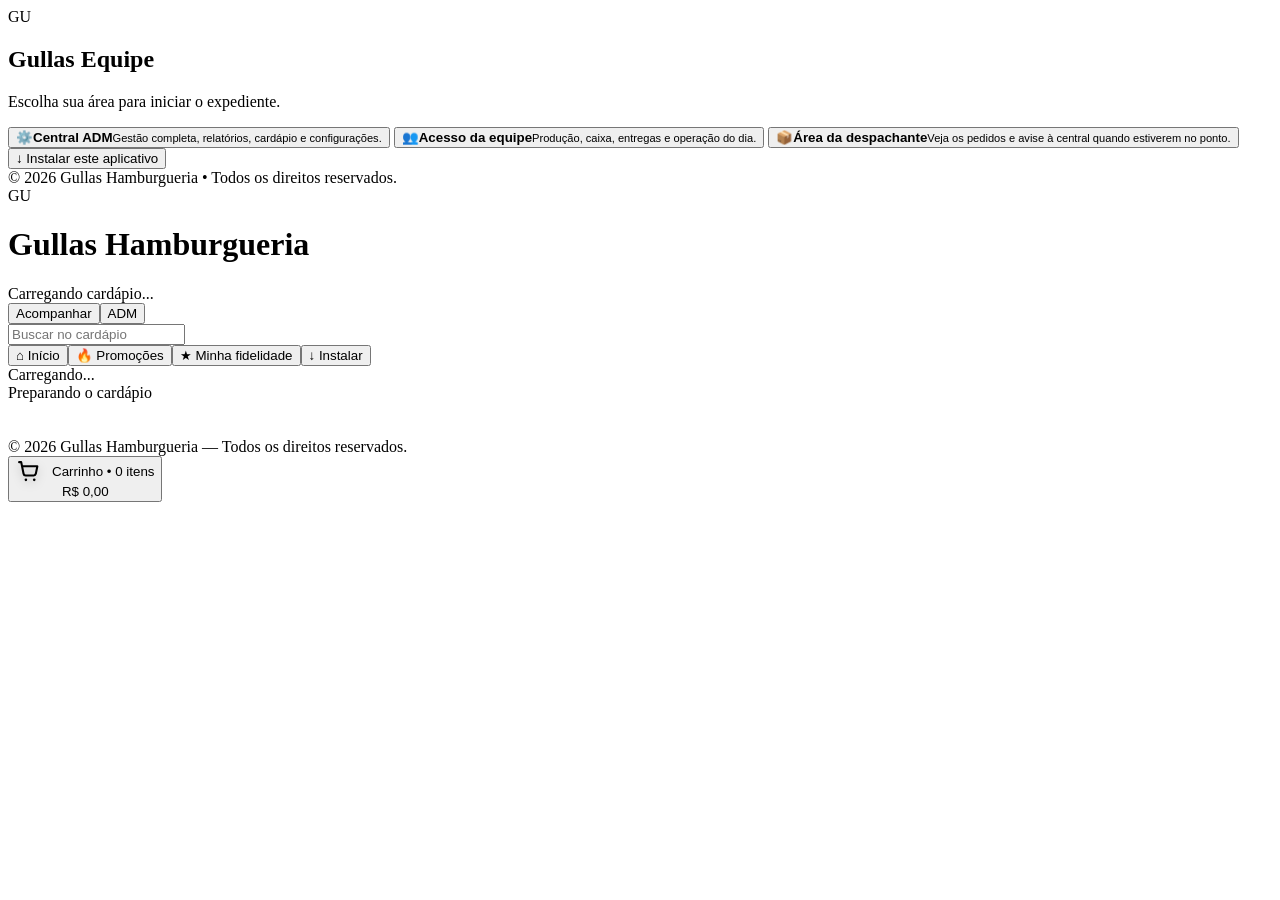
==== commit c0b0c530: "Add files via upload" ====
--- a/index.html
+++ b/index.html
@@ -1,2574 +1,68 @@
-<!doctype html>
+<!DOCTYPE html>
+
 <html lang="pt-BR">
 <head>
-<meta charset="utf-8">
-<meta name="viewport" content="width=device-width,initial-scale=1,viewport-fit=cover">
-<meta name="theme-color" content="#ffffff">
-<meta name="gulas-build" content="2026-09-17-revisao-profissional-v29">
-<meta name="description" content="Aplicativo interno da equipe e Central ADM do Gullas Hamburgueria.">
-<meta name="mobile-web-app-capable" content="yes">
-<meta name="apple-mobile-web-app-capable" content="yes">
-<meta name="apple-mobile-web-app-status-bar-style" content="black-translucent">
-<meta name="apple-mobile-web-app-title" content="Gullas">
-<link rel="icon" href="data:image/svg+xml,%3Csvg xmlns='http://www.w3.org/2000/svg' viewBox='0 0 64 64'%3E%3Crect width='64' height='64' rx='14' fill='%230b0d10'/%3E%3Ctext x='32' y='45' font-size='38' text-anchor='middle'%3E🍔%3C/text%3E%3C/svg%3E">
+<meta charset="utf-8"/>
+<meta content="width=device-width,initial-scale=1,viewport-fit=cover" name="viewport"/>
+<meta content="#ffffff" name="theme-color"/>
+<meta content="2026-09-17-revisao-profissional-v29" name="gulas-build"/>
+<meta content="Aplicativo interno da equipe e Central ADM do Gullas Hamburgueria." name="description"/>
+<meta content="yes" name="mobile-web-app-capable"/>
+<meta content="yes" name="apple-mobile-web-app-capable"/>
+<meta content="black-translucent" name="apple-mobile-web-app-status-bar-style"/>
+<meta content="Gullas" name="apple-mobile-web-app-title"/>
+<link href="data:image/svg+xml,%3Csvg xmlns='http://www.w3.org/2000/svg' viewBox='0 0 64 64'%3E%3Crect width='64' height='64' rx='14' fill='%230b0d10'/%3E%3Ctext x='32' y='45' font-size='38' text-anchor='middle'%3E🍔%3C/text%3E%3C/svg%3E" rel="icon"/>
 <title>Gullas Equipe</title>
-<style>
-:root{--bg:#0b0d10;--panel:#12151a;--panel2:#181c22;--line:#2a2f38;--txt:#f7f7f8;--muted:#9da4ae;--brand:#c95116;--brand-text:#fff;--danger:#ff5a5f;--ok:#2ecc71;--blue:#4da3ff;--r:18px}
-*{box-sizing:border-box}html,body{margin:0;background:var(--bg);color:var(--txt);font-family:Inter,ui-sans-serif,system-ui,-apple-system,Segoe UI,Roboto,Arial,sans-serif}button,input,select,textarea{font:inherit}button{cursor:pointer}body{min-height:100vh;padding-bottom:92px}.hide{display:none!important}
-.top{position:sticky;top:0;z-index:30;background:rgba(11,13,16,.96);backdrop-filter:blur(14px);border-bottom:1px solid var(--line)}.topin{max-width:980px;margin:auto;padding:16px 18px 14px;display:flex;gap:12px;align-items:center}.brand{min-width:0;flex:1}.brand h1{margin:0;font-size:21px;line-height:1.15}.status{font-size:13px;color:var(--muted);margin-top:4px}.status.open{color:#7ee2a8}.status.closed{color:#ff8b8e}.headbtn{border:1px solid var(--line);background:#20252d;color:#fff;border-radius:13px;padding:11px 13px;font-weight:800}
-.wrap{max-width:980px;margin:auto;padding:16px 18px 28px}.banner{background:linear-gradient(135deg,#302208,#18140c);border:1px solid #5b430f;border-radius:var(--r);padding:14px 16px;margin-bottom:14px;font-weight:800}.search{width:100%;padding:15px 16px;border:1px solid var(--line);border-radius:15px;background:#111419;color:#fff;outline:none}.cats{display:flex;gap:8px;overflow:auto;padding:12px 0 4px;scrollbar-width:none}.cats::-webkit-scrollbar{display:none}.chip{white-space:nowrap;border:1px solid var(--line);background:#15191f;color:#d8dce2;border-radius:999px;padding:9px 12px;font-size:13px;font-weight:800}.chip.on{background:var(--brand);border-color:var(--brand);color:var(--brand-text)}.grid{display:grid;grid-template-columns:repeat(2,minmax(0,1fr));gap:12px;margin-top:12px}.card{border:1px solid var(--line);background:var(--panel);border-radius:17px;overflow:hidden;display:flex;flex-direction:column;min-width:0}.pic{aspect-ratio:4/3;background:#1a1f26;display:grid;place-items:center;color:#6e7681;font-weight:900;overflow:hidden}.pic img{width:100%;height:100%;object-fit:cover;display:block}.pc{padding:13px;display:flex;flex-direction:column;gap:8px;flex:1}.name{font-weight:900;font-size:16px}.desc{font-size:12px;color:var(--muted);line-height:1.35;min-height:32px}.price{font-weight:950;font-size:17px}.old{color:#777;text-decoration:line-through;font-size:12px;margin-right:5px}.add{border:0;background:var(--brand);color:var(--brand-text);font-weight:950;padding:11px 12px;border-radius:12px;margin-top:auto}.empty{grid-column:1/-1;border:1px dashed var(--line);border-radius:16px;padding:28px;text-align:center;color:var(--muted)}
-.cartbar{position:fixed;z-index:35;left:0;right:0;bottom:0;padding:10px 14px calc(10px + env(safe-area-inset-bottom));background:linear-gradient(180deg,transparent,#0b0d10 28%)}.cartbtn{max-width:980px;margin:auto;width:100%;display:flex;justify-content:space-between;align-items:center;border:0;background:var(--brand);color:var(--brand-text);border-radius:15px;padding:15px 17px;font-weight:950;box-shadow:0 9px 30px rgba(201,81,22,.24)}
-.overlay{position:fixed;z-index:80;inset:0;background:rgba(0,0,0,.7);display:flex;align-items:flex-end;justify-content:center}.sheet{width:100%;max-width:760px;max-height:92vh;overflow:auto;background:#0f1216;border:1px solid var(--line);border-radius:24px 24px 0 0;padding:18px 18px calc(20px + env(safe-area-inset-bottom))}.sheet.full{max-width:1040px;height:96vh;max-height:96vh}.sheeth{display:flex;gap:10px;align-items:center;position:sticky;top:-18px;background:#0f1216;padding:16px 0 10px;z-index:3}.sheeth h2{margin:0;flex:1;font-size:21px}.x{border:1px solid var(--line);background:#1a1e25;color:#fff;border-radius:12px;width:42px;height:42px;font-size:20px}.row{display:grid;grid-template-columns:1fr 1fr;gap:10px}.field{display:flex;flex-direction:column;gap:6px;margin:10px 0}.field label{font-size:12px;color:#b3bac4;font-weight:800}.in,.sel,.ta{width:100%;border:1px solid var(--line);background:#14181e;color:#fff;border-radius:13px;padding:13px 14px;outline:none}.ta{min-height:82px;resize:vertical}.seg{display:grid;grid-template-columns:repeat(3,1fr);gap:8px;margin:10px 0}.seg button{border:1px solid var(--line);background:#171b21;color:#dfe3e8;border-radius:12px;padding:11px 8px;font-weight:850}.seg button.on{background:#fff;color:#111;border-color:#fff}.lineitem{display:flex;gap:10px;align-items:center;padding:12px 0;border-bottom:1px solid #20252c}.lineitem .grow{flex:1;min-width:0}.qty{display:flex;align-items:center;gap:7px}.qty button{width:33px;height:33px;border:1px solid var(--line);border-radius:10px;background:#1c2128;color:#fff;font-weight:900}.sum{margin-top:12px;padding:13px 0;border-top:1px solid var(--line)}.sumrow{display:flex;justify-content:space-between;gap:10px;padding:5px 0;color:#ccd1d7}.sumrow.total{font-size:19px;font-weight:950;color:#fff}.primary{width:100%;border:0;background:var(--brand);color:var(--brand-text);border-radius:13px;padding:14px 15px;font-weight:950}.secondary{width:100%;border:1px solid var(--line);background:#1b2027;color:#fff;border-radius:13px;padding:13px 15px;font-weight:900}.danger{background:#32191b!important;color:#ff8d91!important;border-color:#623035!important}.okbtn{background:#12311f!important;color:#84efae!important;border-color:#235b3a!important}.notice{padding:11px 12px;border:1px solid #314057;background:#151d29;border-radius:12px;color:#bdd5ff;font-size:13px}.err{padding:11px 12px;border:1px solid #603036;background:#2b171a;border-radius:12px;color:#ffacaf;font-size:13px}.success{padding:11px 12px;border:1px solid #245c39;background:#13291c;border-radius:12px;color:#98efb7;font-size:13px}
-.addon{display:flex;gap:10px;align-items:center;border:1px solid var(--line);border-radius:12px;padding:11px;margin:8px 0}.addon input{width:19px;height:19px}.addon .grow{flex:1}.trackbox{border:1px solid var(--line);border-radius:14px;padding:14px;background:#15191f}.timeline{margin-top:12px}.step{display:flex;gap:10px;padding:8px 0}.dot{width:12px;height:12px;border-radius:50%;margin-top:4px;background:#3a414b}.dot.done{background:var(--brand)}
-.loginbox{max-width:430px;margin:48px auto}.admbar{display:flex;gap:8px;overflow:auto;padding-bottom:10px;scrollbar-width:none}.admbar button{white-space:nowrap;border:1px solid var(--line);background:#171b21;color:#d8dce2;border-radius:11px;padding:10px 12px;font-weight:850}.admbar button.on{background:var(--brand);color:var(--brand-text);border-color:var(--brand)}.admgrid{display:grid;grid-template-columns:repeat(4,minmax(0,1fr));gap:10px}.metric{border:1px solid var(--line);background:#15191f;border-radius:14px;padding:13px}.metric b{font-size:22px}.metric span{display:block;color:var(--muted);font-size:11px;margin-top:4px}.order{border:1px solid var(--line);background:#14181e;border-radius:15px;padding:14px;margin:10px 0}.ordertop{display:flex;gap:8px;align-items:center}.badge{border:1px solid var(--line);border-radius:999px;padding:6px 8px;font-size:11px;font-weight:900;text-transform:uppercase}.orderactions{display:flex;gap:7px;flex-wrap:wrap;margin-top:10px}.orderactions button{border:1px solid var(--line);background:#20252d;color:#fff;border-radius:10px;padding:8px 10px;font-size:12px;font-weight:850}.tableitem{border:1px solid var(--line);background:#14181e;border-radius:14px;padding:12px;margin:9px 0;display:flex;gap:10px;align-items:center}.tableitem .grow{flex:1;min-width:0}.mini{font-size:12px;color:var(--muted)}.twoBtns{display:grid;grid-template-columns:1fr 1fr;gap:9px}.editbtn{border:1px solid var(--line);background:#20252d;color:#fff;border-radius:10px;padding:9px 10px;font-weight:850}.statuspill{display:inline-flex;align-items:center;gap:6px;border-radius:999px;padding:6px 9px;font-size:11px;font-weight:900;background:#20252d;color:#d9dee5}.green{color:#75e7a1}.red{color:#ff8b90}
-.statusBadge{border:1px solid transparent;border-radius:999px;padding:6px 9px;font-size:11px;font-weight:950;text-transform:uppercase;letter-spacing:.02em}.st-novo{background:#292d33;color:#eef1f4;border-color:#3c424b}.st-confirmado{background:#12321f;color:#8ff2b3;border-color:#275d3c}.st-preparando{background:#38290f;color:#ffd879;border-color:#6d5120}.st-pronto{background:#25234a;color:#c3bcff;border-color:#4f4a8c}.st-em_rota{background:#102d4a;color:#8ac8ff;border-color:#275d8d}.st-entregue{background:#103824;color:#91f3b8;border-color:#27704a}.st-cancelado{background:#43171b;color:#ff9ca0;border-color:#793036}
-.orderactions .statusAction{transition:.15s ease;border-width:1px}.orderactions .statusAction.selected{box-shadow:0 0 0 2px rgba(255,255,255,.16) inset,0 5px 18px rgba(0,0,0,.18);transform:translateY(-1px)}.orderactions .statusAction.st-confirmado.selected,.orderactions .statusAction.st-entregue.selected{background:#1f8a4c!important;color:#fff!important;border-color:#44c778!important}.orderactions .statusAction.st-preparando.selected{background:#9b6910!important;color:#fff!important;border-color:#d89b2e!important}.orderactions .statusAction.st-pronto.selected{background:#5d55b9!important;color:#fff!important;border-color:#8a83e5!important}.orderactions .statusAction.st-em_rota.selected{background:#1768a8!important;color:#fff!important;border-color:#4aa2e5!important}.orderactions .statusAction.st-cancelado.selected{background:#b4343b!important;color:#fff!important;border-color:#e5656b!important}
-.sectionTitle{margin:18px 0 8px;font-size:15px;font-weight:950;color:#e9edf2}.finishedOrder{opacity:.92}.storeControl{border:1px solid var(--line);background:linear-gradient(145deg,#151a20,#101419);border-radius:16px;padding:15px;margin:10px 0 14px}.storeState{display:flex;align-items:center;justify-content:space-between;gap:12px;margin-bottom:12px}.storeState b{font-size:22px}.storeNowBtn{width:100%;border:0;border-radius:13px;padding:15px;font-weight:950;font-size:15px}.storeNowBtn.openNow{background:#153b25;color:#9af2ba;border:1px solid #2f764b}.storeNowBtn.closeNow{background:#4a191d;color:#ffb3b6;border:1px solid #8b363c}.reportGrid{display:grid;grid-template-columns:repeat(2,minmax(0,1fr));gap:10px;margin:10px 0}.reportCard{border:1px solid var(--line);background:#15191f;border-radius:14px;padding:13px}.reportCard b{display:block;font-size:21px}.reportCard span{display:block;color:var(--muted);font-size:11px;margin-top:4px}.reportBreak{border:1px solid var(--line);background:#14181e;border-radius:14px;padding:12px;margin:10px 0}.reportRow{display:flex;justify-content:space-between;gap:12px;padding:7px 0;border-bottom:1px solid #242a31}.reportRow:last-child{border-bottom:0}.banner.hasimg{padding:0;overflow:hidden;position:relative;background:#151515;min-height:120px}.banner.hasimg img{width:100%;display:block;aspect-ratio:16/6;object-fit:cover}.bannerCaption{position:absolute;left:0;right:0;bottom:0;padding:28px 15px 13px;background:linear-gradient(180deg,transparent,rgba(0,0,0,.86));color:#fff;font-size:15px;font-weight:950;text-shadow:0 2px 7px #000}.bannerPreview{border:1px solid var(--line);border-radius:15px;overflow:hidden;background:#14181e;margin:10px 0}.bannerPreview img{width:100%;display:block;aspect-ratio:16/6;object-fit:cover}.orderToast{position:fixed;z-index:150;top:14px;left:50%;transform:translateX(-50%);width:min(92vw,460px);background:var(--brand);color:var(--brand-text);border-radius:15px;padding:14px 16px;font-weight:950;box-shadow:0 12px 40px rgba(0,0,0,.45);animation:toastIn .2s ease-out}@keyframes toastIn{from{transform:translate(-50%,-18px);opacity:0}to{transform:translate(-50%,0);opacity:1}}
-@media(max-width:640px){.orderInfoGrid{grid-template-columns:1fr}.printActions{grid-template-columns:1fr 1fr}.grid{grid-template-columns:1fr 1fr}.pc{padding:11px}.name{font-size:14px}.price{font-size:15px}.desc{min-height:0}.row{grid-template-columns:1fr}.admgrid{grid-template-columns:1fr 1fr}.topin{padding-left:14px;padding-right:14px}.wrap{padding-left:14px;padding-right:14px}.headbtn{padding:10px 11px;font-size:13px}}
-@media(max-width:370px){.grid{grid-template-columns:1fr}}
+<link href="./css/styles.css" rel="stylesheet"/>
+<link href="./manifest.webmanifest" rel="manifest"/>
+<meta content="#e76620" name="theme-color"/>
 
-.orderDetailed{border-color:#343b46;background:linear-gradient(145deg,#151a20,#11151a)}.orderNumber{font-size:20px;font-weight:950}.orderTime{font-size:11px;color:var(--muted);margin-top:4px}.orderInfoGrid{display:grid;grid-template-columns:repeat(2,minmax(0,1fr));gap:8px;margin-top:12px}.orderInfo{border:1px solid #262d36;background:#101419;border-radius:12px;padding:10px;min-width:0}.orderInfo span{display:block;color:#8f98a4;font-size:10px;font-weight:900;text-transform:uppercase;letter-spacing:.04em;margin-bottom:4px}.orderInfo b{display:block;font-size:13px;line-height:1.35;word-break:break-word}.orderInfo small{display:block;color:#c6ccd4;font-size:12px;line-height:1.4;margin-top:2px;word-break:break-word}.addressBoxAdmin,.notesBoxAdmin{border:1px solid #314057;background:#121a24;border-radius:12px;padding:10px 11px;margin-top:9px;font-size:12px;line-height:1.45}.addressBoxAdmin b,.notesBoxAdmin b{display:block;margin-bottom:3px;color:#fff}.orderItemsBox{border:1px solid var(--line);border-radius:13px;overflow:hidden;margin-top:10px}.orderItemRow{padding:10px 11px;border-bottom:1px solid #242a32;background:#11151a}.orderItemRow:last-child{border-bottom:0}.orderItemHead{display:flex;gap:8px;align-items:flex-start}.orderItemHead .grow{flex:1;min-width:0}.orderItemHead b{font-size:13px}.orderItemPrice{font-weight:950;white-space:nowrap}.orderAddonLine{font-size:11px;color:#c2c9d2;margin-top:4px;padding-left:10px}.orderItemNote{font-size:11px;color:#ffdc87;margin-top:5px}.orderTotalsBox{margin-top:10px;border-top:1px dashed #414852;padding-top:8px}.orderTotalLine{display:flex;justify-content:space-between;gap:10px;padding:3px 0;font-size:12px;color:#cdd3da}.orderTotalLine.grand{font-size:17px;color:#fff;font-weight:950;margin-top:3px}.orderMeta{font-size:10px;color:#78818d;margin-top:9px;line-height:1.45;word-break:break-all}.printActions{display:grid;grid-template-columns:1fr 1fr;gap:8px;margin-top:10px}.printActions button{border:1px solid #3a424d;background:#1d232b;color:#fff;border-radius:11px;padding:10px 8px;font-size:12px;font-weight:900}.printActions .bt{background:#132b3d;border-color:#285875;color:#a9ddff}.printerBar{border:1px solid #2e4659;background:#111d27;border-radius:14px;padding:11px;margin:10px 0}.printerBarTop{display:flex;gap:10px;align-items:center}.printerBarTop .grow{flex:1}.printerConnect{border:1px solid #326581;background:#153247;color:#bce7ff;border-radius:11px;padding:10px 12px;font-weight:900;font-size:12px}.printerState{font-size:11px;color:#a9b5c0;margin-top:6px;line-height:1.4}.printerState.connected{color:#8cecb1}.printerState.error{color:#ff9da1}
-
-
-.sheet.full{max-width:900px}.adminHead h2{margin:0}.adminSub{color:var(--muted);font-size:13px;margin-top:4px}.compactMetrics{grid-template-columns:repeat(3,1fr);margin-bottom:14px}.compactMetrics .metric span{font-size:12px;margin:0 0 6px}.orderToolbar{display:grid;grid-template-columns:2fr 1fr;gap:9px;margin:8px 0 16px}.sectionTitle{display:flex;align-items:center;gap:8px}.countPill{padding:4px 8px;border-radius:99px;background:#2a3038;font-size:12px}.cleanEmpty{display:flex;flex-direction:column;gap:5px}.orderDetailed{padding:0;overflow:hidden}.orderSummary{list-style:none;display:flex;align-items:center;justify-content:space-between;gap:10px;padding:14px;cursor:pointer}.orderSummary::-webkit-details-marker{display:none}.orderSummary:after{content:'›';font-size:24px;transform:rotate(90deg);color:#89929e}.orderDetailed[open]>.orderSummary:after{transform:rotate(-90deg)}.summaryMain{display:flex;align-items:center;gap:10px;min-width:0;flex:1}.summaryCustomer{display:flex;flex-direction:column;min-width:0}.summaryCustomer b{font-size:15px;overflow:hidden;text-overflow:ellipsis}.summaryCustomer span{font-size:12px;color:var(--muted)}.summaryRight{display:flex;flex-direction:column;align-items:flex-end;gap:6px}.orderBody{border-top:1px solid var(--line);padding:13px}.printActions{grid-template-columns:2fr 1fr}.mainPrint{background:var(--brand)!important;color:var(--brand-text)!important}.statusGrid{display:grid;grid-template-columns:repeat(3,1fr)}.manualProducts{max-height:310px;overflow:auto;border:1px solid var(--line);border-radius:14px}.manualProduct{display:flex;align-items:center;gap:10px;padding:11px;border-bottom:1px solid var(--line)}.manualProduct .grow{display:flex;flex-direction:column}.manualProduct span{font-size:12px;color:var(--muted)}.manualFooter{position:sticky;bottom:-20px;background:#0f1216;border-top:1px solid var(--line);padding:12px 0;display:grid;grid-template-columns:1fr 1.4fr;align-items:center;gap:12px}.manualFooter>div{display:flex;flex-direction:column}@media(max-width:640px){.sheet.full{height:100vh;max-height:100vh;border-radius:0}.compactMetrics{grid-template-columns:1fr 1fr}.storeMetric{grid-column:1/-1}.orderInfoGrid{grid-template-columns:1fr 1fr}}
-.whatsappAction{display:flex;align-items:center;justify-content:center;gap:8px;width:100%;margin-top:10px;padding:12px 14px;border:1px solid #39c66d;border-radius:12px;background:#128c4a;color:#fff;text-decoration:none;font-size:13px;font-weight:950}.whatsappAction:active{transform:translateY(1px)}.whatsappAction.disabled{pointer-events:none;opacity:.45;filter:grayscale(1)}
-.pixPaymentPanel{border:1px solid #2d6945;background:linear-gradient(145deg,#11271a,#0f1d16);border-radius:15px;padding:14px;margin:10px 0}.pixPaymentPanel.hide{display:none}.pixPaymentTitle{display:flex;align-items:center;gap:9px;font-weight:950;font-size:15px;color:#a4f4c0}.pixPaymentData{display:grid;gap:8px;margin-top:12px}.pixPaymentRow{display:flex;justify-content:space-between;align-items:flex-start;gap:12px;padding-bottom:8px;border-bottom:1px solid rgba(126,226,168,.14)}.pixPaymentRow:last-child{border:0;padding-bottom:0}.pixPaymentRow span{font-size:11px;color:#94bba3;text-transform:uppercase;font-weight:900}.pixPaymentRow b{font-size:12px;text-align:right;word-break:break-word}.pixKeyBox{display:grid;grid-template-columns:1fr auto;gap:8px;align-items:center;margin-top:12px;padding:9px;background:#0b1510;border:1px dashed #3b8557;border-radius:12px}.pixKeyBox code{font-family:ui-monospace,SFMono-Regular,Consolas,monospace;color:#fff;font-size:14px;word-break:break-all}.copyPixBtn{border:0;background:#2ecc71;color:#082712;border-radius:9px;padding:10px 12px;font-weight:950;font-size:12px}.pixWarning{margin-top:11px;padding:10px;border-radius:10px;background:#38290f;color:#ffdc87;font-size:12px;line-height:1.45}.pixCopied{color:#91f3b8;font-size:11px;font-weight:850;margin-top:7px;min-height:15px}
-.deliveryAction{text-decoration:none;display:flex;align-items:center;justify-content:center;width:100%;margin-top:8px;padding:12px 14px;border:1px solid #3477a8;border-radius:12px;background:#123552;color:#b9e2ff;font-size:13px;font-weight:950}.deliveryMap{width:100%;height:330px;border:1px solid var(--line);border-radius:14px;background:#101419}.locationState{border:1px solid #2e4659;background:#111d27;border-radius:13px;padding:12px;margin:10px 0}.locationState strong{display:block;margin-bottom:4px}.locationButtons{display:grid;grid-template-columns:1fr 1fr;gap:8px;margin-top:10px}.locationButtons button,.locationButtons a{display:flex;align-items:center;justify-content:center;border-radius:12px;padding:12px;text-decoration:none;font-weight:900;font-size:13px}.driverScreen{max-width:560px;margin:auto}.driverPulse{width:16px;height:16px;border-radius:50%;background:#2ecc71;box-shadow:0 0 0 0 rgba(46,204,113,.55);animation:driverPulse 1.8s infinite}@keyframes driverPulse{70%{box-shadow:0 0 0 12px rgba(46,204,113,0)}100%{box-shadow:0 0 0 0 rgba(46,204,113,0)}}
-.trackingQuick{border:1px solid #2f8ac4;background:#12517a;color:#fff;border-radius:9px;padding:7px 9px;font-size:10px;font-weight:950;white-space:nowrap}
-@media(max-width:640px){.deliveryMap{height:290px}.locationButtons{grid-template-columns:1fr}}
-.proToolbar{display:grid;grid-template-columns:1.6fr 1fr;gap:9px;margin:10px 0 14px}.proFilters{display:flex;gap:7px;overflow:auto;padding-bottom:5px}.proFilters button{white-space:nowrap;border:1px solid var(--line);background:#171b21;color:#d8dce2;border-radius:10px;padding:9px 11px;font-size:12px;font-weight:850}.proFilters button.on{background:var(--brand);border-color:var(--brand);color:var(--brand-text)}.waitBadge{display:inline-flex;margin-top:5px;padding:4px 7px;border-radius:7px;background:#242a32;color:#bac2cc;font-size:10px;font-weight:900}.waitBadge.late{background:#451a1d;color:#ff9da1}.kitchenGrid{display:grid;grid-template-columns:repeat(2,minmax(0,1fr));gap:10px}.kitchenCard{border:1px solid var(--line);border-left:5px solid var(--brand);background:#14181e;border-radius:14px;padding:13px}.kitchenCard.late{border-left-color:var(--danger)}.kitchenItems{font-size:15px;line-height:1.55;margin:10px 0}.kitchenNote{background:#38290f;color:#ffd879;border-radius:9px;padding:8px;font-size:12px}.financeGrid{display:grid;grid-template-columns:repeat(3,minmax(0,1fr));gap:9px}.financeCard{border:1px solid var(--line);background:linear-gradient(145deg,#171c22,#111419);border-radius:14px;padding:13px}.financeCard span{display:block;color:var(--muted);font-size:11px}.financeCard b{display:block;font-size:19px;margin-top:5px}.rankRow{display:grid;grid-template-columns:1fr auto;gap:12px;padding:10px 0;border-bottom:1px solid var(--line)}.rankRow:last-child{border:0}.checkoutSteps{display:flex;gap:6px;margin:2px 0 14px}.checkoutSteps span{height:4px;flex:1;border-radius:9px;background:#303640}.checkoutSteps span.on{background:var(--brand)}.trustline{display:flex;justify-content:center;gap:14px;flex-wrap:wrap;color:var(--muted);font-size:11px;margin:10px 0}.fieldError{color:#ff9da1;font-size:11px;margin-top:3px}.qtyHero{display:grid;grid-template-columns:44px 1fr 44px;gap:8px;align-items:center;margin:12px 0}.qtyHero button{height:44px;border:1px solid var(--line);background:#20252d;color:#fff;border-radius:12px;font-size:20px;font-weight:900}.qtyHero b{text-align:center;font-size:20px}.gpsFill{margin-top:8px}.adminLogout{width:auto!important;padding:9px 12px!important}.operationHint{border-left:4px solid var(--brand);padding:10px 12px;background:#211b0e;border-radius:0 10px 10px 0;color:#e8d39e;font-size:12px;margin:10px 0}.srOnly{position:absolute;width:1px;height:1px;padding:0;margin:-1px;overflow:hidden;clip:rect(0,0,0,0);white-space:nowrap;border:0}@media(max-width:640px){.kitchenGrid,.financeGrid{grid-template-columns:1fr}.proToolbar{grid-template-columns:1fr}.admbar{position:sticky;top:54px;z-index:4;background:#0f1216;padding-top:8px}.orderSummary{align-items:flex-start}.summaryRight{max-width:46%}}
-.loyaltyBox{border:1px solid #78401f;background:linear-gradient(145deg,#2a170e,#16120f);border-radius:15px;padding:14px;margin:12px 0}.loyaltyTitle{display:flex;justify-content:space-between;gap:10px;align-items:center}.loyaltyTitle b{font-size:16px}.loyaltyCount{color:#ffb58a;font-weight:950}.loyaltyTrack{height:10px;background:#34241c;border-radius:99px;overflow:hidden;margin:11px 0 8px}.loyaltyFill{height:100%;background:linear-gradient(90deg,#9d3710,var(--brand));border-radius:99px}.loyaltyReward{border-color:#34734b;background:linear-gradient(145deg,#14301f,#101b14)}.loyaltyReward .loyaltyCount{color:#8ff2b3}.loyaltyCard{border:1px solid var(--line);background:#14181e;border-radius:14px;padding:13px;margin:9px 0}.loyaltyCardTop{display:flex;align-items:flex-start;gap:10px}.loyaltyCardTop .grow{flex:1;min-width:0}.loyaltyCardTop b{display:block}.loyaltyActions{display:flex;align-items:center;gap:9px;margin-top:11px}.loyaltyActions .primary{width:auto;padding:10px 12px}.rewardBadge{display:inline-flex;padding:6px 9px;border-radius:999px;background:#153b25;color:#9af2ba;border:1px solid #2f764b;font-size:11px;font-weight:950}
-.quicknav{display:flex;gap:8px;overflow:auto;padding:11px 0 1px;scrollbar-width:none}.quicknav::-webkit-scrollbar{display:none}.quickbtn{flex:1;min-width:max-content;border:1px solid var(--line);background:#171b21;color:#e5e9ee;border-radius:12px;padding:10px 12px;font-size:12px;font-weight:900}.quickbtn:active{transform:translateY(1px)}.modalNav{display:flex;gap:8px;margin-bottom:7px}.modalNav button{width:auto;border:1px solid var(--line);background:#191e25;color:#e7ebef;border-radius:10px;padding:8px 11px;font-size:12px;font-weight:900}.appToast{position:fixed;z-index:300;left:50%;bottom:92px;transform:translateX(-50%);width:min(92vw,440px);border:1px solid #39414b;background:#20262e;color:#fff;border-radius:13px;padding:12px 14px;box-shadow:0 14px 40px rgba(0,0,0,.45);font-size:13px;font-weight:850;animation:toastUp .22s ease-out}.appToast.ok{border-color:#31734b;background:#153421}.appToast.err{border-color:#864047;background:#431d22}.appToast.info{border-color:#7b4728;background:#321c10}@keyframes toastUp{from{opacity:0;transform:translate(-50%,12px)}to{opacity:1;transform:translate(-50%,0)}}.loadingBar{position:fixed;z-index:400;top:0;left:0;height:3px;width:35%;background:var(--brand);box-shadow:0 0 14px rgba(201,81,22,.7);animation:loadingMove 1s infinite ease-in-out}.loadingBar.hide{display:none}@keyframes loadingMove{0%{transform:translateX(-110%)}100%{transform:translateX(390%)}}button:disabled{cursor:not-allowed;opacity:.55}.cartThumb{width:58px;height:58px;flex:0 0 58px;border-radius:10px;object-fit:cover;background:#252a31}.cartLine{align-items:flex-start}.cartDetails{display:flex;gap:10px;min-width:0;flex:1}.cartBreakdown{border:1px solid var(--line);background:#11151a;border-radius:13px;padding:11px;margin:10px 0}.installSteps{display:grid;gap:9px;margin:12px 0}.installStep{display:flex;gap:10px;align-items:flex-start;border:1px solid var(--line);background:#15191f;border-radius:12px;padding:11px}.installStep b{display:grid;place-items:center;flex:0 0 27px;height:27px;border-radius:50%;background:var(--brand);color:#fff}.skeleton{position:relative;overflow:hidden;background:#181d23}.skeleton:after{content:'';position:absolute;inset:0;transform:translateX(-100%);background:linear-gradient(90deg,transparent,rgba(255,255,255,.07),transparent);animation:shimmer 1.25s infinite}@keyframes shimmer{100%{transform:translateX(100%)}}
-/* Responsividade reforçada: celular pequeno, celular, tablet e computador */
-html,body{max-width:100%;overflow-x:hidden}img,svg,video,iframe{max-width:100%}.topin,.wrap,.cartbtn{width:100%;max-width:1180px}.sheet.full{max-width:1120px}.card,.field,.grow,.orderInfo{min-width:0}.in,.sel,.ta,button{max-width:100%}
-@media(min-width:700px){.grid{grid-template-columns:repeat(3,minmax(0,1fr))}.banner.hasimg img,.bannerPreview img{aspect-ratio:16/5}.wrap{padding-top:20px}.sheet{padding-left:24px;padding-right:24px}}
-@media(min-width:1050px){.grid{grid-template-columns:repeat(4,minmax(0,1fr))}.topin{padding-left:24px;padding-right:24px}.wrap{padding-left:24px;padding-right:24px}.banner.hasimg img,.bannerPreview img{aspect-ratio:16/4}}
-@media(max-width:480px){.topin{display:grid;grid-template-columns:1fr auto auto;gap:8px;padding:12px 12px 11px}.brand{grid-column:1/-1}.brand h1{font-size:20px}.headbtn{padding:9px 11px}.wrap{padding:12px 12px 24px}.banner{border-radius:15px;margin-bottom:12px}.banner.hasimg img{aspect-ratio:16/7}.grid{gap:10px}.cartbar{padding-left:10px;padding-right:10px}.cartbtn{padding:14px}.sheet{padding-left:14px;padding-right:14px}.sheeth{gap:7px}.sheeth h2{font-size:19px}.twoBtns,.manualFooter,.locationButtons{grid-template-columns:1fr}.printActions{grid-template-columns:1fr 1fr}.statusGrid{grid-template-columns:repeat(2,minmax(0,1fr))}.loyaltyTitle,.loyaltyCardTop{flex-wrap:wrap}}
-@media(max-width:360px){.grid{grid-template-columns:1fr}.seg{grid-template-columns:1fr}.seg button{padding:10px}.printActions{grid-template-columns:1fr}.compactMetrics,.admgrid,.orderInfoGrid,.reportGrid{grid-template-columns:1fr}.cartbtn{font-size:14px}.loyaltyActions .primary{width:100%}}
-
-/* CASEIRÃO PREMIUM UI — identidade, profundidade e acabamento de aplicativo */
-:root{--bg:#090a0c;--panel:#121316;--panel2:#191b20;--line:#292b31;--txt:#f8f5ef;--muted:#aaa59d;--brand:#e76620;--brand-2:#ff873f;--brand-deep:#a9380e;--gold:#f4b45f;--shadow:0 18px 55px rgba(0,0,0,.34);--shadow-soft:0 8px 26px rgba(0,0,0,.22);--r:22px}
-html{scroll-behavior:smooth;background:#090a0c}body{background:radial-gradient(circle at 50% -180px,rgba(231,102,32,.13),transparent 430px),linear-gradient(180deg,#0c0d10 0,#090a0c 58%);letter-spacing:-.01em}
-body:before{content:'';position:fixed;inset:0;pointer-events:none;opacity:.18;background-image:linear-gradient(rgba(255,255,255,.018) 1px,transparent 1px),linear-gradient(90deg,rgba(255,255,255,.014) 1px,transparent 1px);background-size:28px 28px;mask-image:linear-gradient(to bottom,#000,transparent 70%)}
-button,.card,.tableitem,.metric,.financeCard,.quickbtn,.chip{transition:transform .18s ease,border-color .18s ease,background .18s ease,box-shadow .18s ease}button:focus-visible,input:focus-visible,select:focus-visible,textarea:focus-visible{outline:2px solid var(--brand-2);outline-offset:2px}.in:focus,.sel:focus,.ta:focus,.search:focus{border-color:rgba(255,135,63,.78);box-shadow:0 0 0 4px rgba(231,102,32,.11)}
-.top{background:rgba(9,10,12,.84);border-bottom:1px solid rgba(255,255,255,.075);box-shadow:0 8px 35px rgba(0,0,0,.18);backdrop-filter:blur(22px) saturate(135%)}.topin{padding-top:13px;padding-bottom:13px}.brand{display:grid;grid-template-columns:48px 1fr;column-gap:12px;align-items:center}.brandMark{grid-row:1/3;width:48px;height:48px;border-radius:15px;display:grid;place-items:center;background:linear-gradient(145deg,var(--brand-2),var(--brand-deep));color:#fff;font-size:21px;font-weight:1000;letter-spacing:-.08em;box-shadow:0 8px 24px rgba(231,102,32,.26),inset 0 1px rgba(255,255,255,.25);border:1px solid rgba(255,255,255,.15)}.brand h1{font-size:19px;font-weight:950;letter-spacing:-.035em}.status{grid-column:2;margin-top:2px;display:flex;align-items:center;gap:7px;font-size:11px;font-weight:750;letter-spacing:.02em}.status:before{content:'';width:7px;height:7px;border-radius:50%;background:currentColor;box-shadow:0 0 0 4px color-mix(in srgb,currentColor 12%,transparent)}.headbtn{background:rgba(255,255,255,.045);border-color:rgba(255,255,255,.1);border-radius:12px;font-size:12px;letter-spacing:.01em}.headbtn:hover{background:#202126;border-color:#3c3f46;transform:translateY(-1px)}
-.wrap{padding-top:22px}.banner{border-color:rgba(244,180,95,.25);box-shadow:var(--shadow-soft)}.banner.hasimg{border-radius:24px;box-shadow:0 16px 46px rgba(0,0,0,.32);border-color:rgba(255,255,255,.09)}.banner.hasimg:after{content:'';position:absolute;inset:0;pointer-events:none;box-shadow:inset 0 0 0 1px rgba(255,255,255,.05)}.bannerCaption{font-size:17px;padding:46px 19px 17px;letter-spacing:-.02em}
-.search{height:52px;padding-left:46px;background-color:#141518;background-image:url("data:image/svg+xml,%3Csvg xmlns='http://www.w3.org/2000/svg' width='20' height='20' fill='none' stroke='%239f9a93' stroke-width='2' stroke-linecap='round'%3E%3Ccircle cx='9' cy='9' r='6'/%3E%3Cpath d='m14 14 4 4'/%3E%3C/svg%3E");background-repeat:no-repeat;background-position:17px center;border-color:rgba(255,255,255,.09);box-shadow:inset 0 1px rgba(255,255,255,.025),0 8px 22px rgba(0,0,0,.14)}.search::placeholder{color:#77746f}
-.quicknav{padding-top:12px;gap:9px}.quickbtn{background:linear-gradient(180deg,#18191d,#131417);border-color:rgba(255,255,255,.085);min-height:43px}.quickbtn:hover{border-color:#484a51;background:#1d1f24;transform:translateY(-1px)}.cats{padding:16px 0 5px;gap:9px}.chip{background:transparent;border-color:#313239;color:#b9b5ae;padding:10px 15px}.chip.on{background:linear-gradient(135deg,var(--brand-2),var(--brand-deep));border-color:transparent;box-shadow:0 7px 20px rgba(231,102,32,.24)}
-.grid{gap:16px;margin-top:16px}.card{position:relative;border-color:rgba(255,255,255,.085);background:linear-gradient(155deg,#17181c,#111215);border-radius:21px;box-shadow:0 12px 34px rgba(0,0,0,.18)}.card:hover{border-color:rgba(255,135,63,.36);box-shadow:0 18px 44px rgba(0,0,0,.3);transform:translateY(-3px)}.pic{background:#1b1c20;aspect-ratio:4/3}.pic img{transition:transform .42s cubic-bezier(.2,.7,.2,1),filter .25s ease}.card:hover .pic img{transform:scale(1.035);filter:saturate(1.06) contrast(1.02)}.pc{padding:15px;gap:9px}.name{font-size:17px;letter-spacing:-.025em}.desc{color:#9f9b94;line-height:1.45}.price{font-size:19px;color:#fff;letter-spacing:-.025em}.old{color:#7c7872}.add,.primary,.cartbtn{background:linear-gradient(135deg,var(--brand-2),var(--brand-deep));box-shadow:inset 0 1px rgba(255,255,255,.2),0 9px 24px rgba(190,63,14,.2)}.add{border-radius:11px;letter-spacing:.01em}.add:hover,.primary:hover,.cartbtn:hover{filter:brightness(1.08);transform:translateY(-1px)}
-.cartbar{padding-top:24px;background:linear-gradient(180deg,transparent,rgba(9,10,12,.96) 34%)}.cartbtn{min-height:58px;border:1px solid rgba(255,255,255,.15);border-radius:18px;font-size:15px;box-shadow:0 14px 42px rgba(180,55,10,.32),inset 0 1px rgba(255,255,255,.2)}
-.overlay{background:rgba(0,0,0,.76);backdrop-filter:blur(8px)}.sheet{background:linear-gradient(180deg,#15161a,#0e0f12);border-color:rgba(255,255,255,.1);box-shadow:0 -25px 80px rgba(0,0,0,.55);scrollbar-color:#414349 transparent}.sheeth{background:linear-gradient(180deg,#15161a 72%,rgba(21,22,26,.88));border-bottom:1px solid rgba(255,255,255,.05);margin:0 -2px 10px}.sheeth h2{letter-spacing:-.035em}.x{background:#202126;border-color:#34363d}.modalNav button,.secondary{background:#1a1b20;border-color:#303239}.in,.sel,.ta{background:#121317;border-color:#2c2e34}.field label{text-transform:uppercase;letter-spacing:.07em;font-size:10px;color:#a9a49c}.notice{background:#141c27;border-color:#293b54}.lineitem{border-color:#27282d}.cartBreakdown,.orderItemsBox{background:#0f1013;border-color:#292b31}.qty button{background:#202126}.seg{background:#101114;padding:5px;border-radius:15px;border:1px solid #282a30}.seg button{border:0;background:transparent}.seg button.on{background:#f4f1eb;color:#111;box-shadow:0 5px 16px rgba(0,0,0,.28)}
-.sheet.full{background:linear-gradient(160deg,#141519 0,#0d0e11 55%)}.adminHead{padding-bottom:5px}.adminHead h2{font-size:24px;letter-spacing:-.04em}.admbar{gap:6px;padding:7px 0 13px;border-bottom:1px solid rgba(255,255,255,.06)}.admbar button{background:transparent;border-color:transparent;color:#9c9993;padding:10px 12px}.admbar button:hover{background:#1b1c20;color:#fff}.admbar button.on{background:#f2eee7;color:#171717;border-color:#f2eee7;box-shadow:0 7px 20px rgba(0,0,0,.25)}.metric,.financeCard{position:relative;overflow:hidden;background:linear-gradient(145deg,#1b1c21,#121317);border-color:rgba(255,255,255,.085);box-shadow:var(--shadow-soft)}.metric:before,.financeCard:before{content:'';position:absolute;left:0;top:0;bottom:0;width:3px;background:linear-gradient(var(--brand-2),var(--brand-deep))}.metric b,.financeCard b{letter-spacing:-.04em}.operationHint{border-left:0;border:1px solid rgba(244,180,95,.18);background:linear-gradient(135deg,rgba(231,102,32,.11),rgba(244,180,95,.045));color:#d9c7aa;border-radius:13px}.orderDetailed,.order,.tableitem,.kitchenCard,.reportBreak,.loyaltyCard,.storeControl{background:linear-gradient(145deg,#18191d,#111215);border-color:rgba(255,255,255,.085);box-shadow:0 8px 24px rgba(0,0,0,.14)}.orderDetailed[open]{border-color:rgba(231,102,32,.27);box-shadow:0 15px 36px rgba(0,0,0,.25)}.orderSummary{min-height:75px}.orderNumber{color:#fff}.orderBody{background:rgba(0,0,0,.13)}.orderInfo{background:#101114;border-color:#27292f}.sectionTitle{font-size:16px;letter-spacing:-.02em}.proFilters button{border-radius:999px;background:transparent}.proFilters button.on{background:linear-gradient(135deg,var(--brand-2),var(--brand-deep));box-shadow:0 6px 18px rgba(190,63,14,.18)}.kitchenCard{border-left-color:var(--brand)}.printerBar,.locationState{background:#111820}.loyaltyTrack{height:8px}.loyaltyFill{background:linear-gradient(90deg,var(--brand-deep),var(--brand-2),var(--gold))}.rewardBadge{box-shadow:0 5px 16px rgba(46,204,113,.1)}
-@media(min-width:760px){.sheet:not(.full){border-radius:26px;align-self:center;max-height:88vh}.overlay{align-items:center;padding:24px}.grid{gap:18px}.topin{min-height:76px}.wrap{padding-top:26px}}
-@media(max-width:640px){.topin{grid-template-columns:1fr auto auto}.brand{grid-column:auto;grid-template-columns:42px minmax(0,1fr);column-gap:10px}.brandMark{width:42px;height:42px;border-radius:13px;font-size:18px}.brand h1{font-size:17px}.status{font-size:10px}.headbtn{font-size:11px;padding:9px 10px}.grid{gap:11px}.card{border-radius:17px}.pc{padding:12px}.name{font-size:14px}.desc{font-size:11px}.price{font-size:16px}.add{padding:10px 8px}.sheet.full{border-radius:0}.admbar{top:0;background:rgba(14,15,18,.94);backdrop-filter:blur(18px)}.compactMetrics{gap:8px}.metric{padding:12px}.metric b{font-size:19px}}
-@media(max-width:400px){.brand h1{white-space:nowrap;overflow:hidden;text-overflow:ellipsis}.topin{padding-left:10px;padding-right:10px;gap:6px}.headbtn{padding:8px 9px}.quickbtn{font-size:11px;padding:9px}.banner.hasimg{border-radius:18px}}
-@media(prefers-reduced-motion:reduce){*,*:before,*:after{scroll-behavior:auto!important;animation-duration:.01ms!important;transition-duration:.01ms!important}}
-.couponRow{display:grid;grid-template-columns:1fr auto;gap:8px}.couponRow button{width:auto}.etaCard{display:flex;flex-direction:column;gap:4px;border:1px solid #6a4823;background:linear-gradient(135deg,#2e1c0d,#18120d);padding:12px;border-radius:12px;margin-bottom:10px;color:#ffd18f}.etaCard span{font-size:12px;color:#e5c49a}.discountLine{color:#8df0b1}.soldOut{opacity:.58;filter:grayscale(.35)}.soldOut .pic{position:relative}.soldOut .pic:after{content:'ESGOTADO';position:absolute;inset:auto 8px 8px;background:#8f282d;color:#fff;border-radius:8px;padding:7px;text-align:center;font-weight:950}.opsOrder{margin-top:12px;padding-top:10px;border-top:1px solid var(--line)}
-@media(max-width:520px){.couponRow{grid-template-columns:1fr}.couponRow button{width:100%}}
-</style>
-<link rel="manifest" href="./manifest.webmanifest">
-<meta name="theme-color" content="#e76620">
-<link rel="icon" type="image/png" sizes="192x192" href="./icon-192.png">
-<style>
-body.teamApp{min-height:100vh;background:radial-gradient(circle at 20% 0,rgba(231,102,32,.18),transparent 35%),#0e1013;color:#fff}
-body.teamApp>.top,body.teamApp>.wrap,body.teamApp>.cartbar,body.teamApp>#loadingBar{display:none!important}
-.teamLauncher{min-height:100vh;display:grid;place-items:center;padding:26px 18px calc(26px + env(safe-area-inset-bottom))}
-.teamLauncherCard{width:min(100%,480px);border:1px solid rgba(255,255,255,.1);background:linear-gradient(155deg,#1a1d22,#101216);border-radius:28px;padding:28px;box-shadow:0 28px 80px rgba(0,0,0,.38)}
-.teamLogo{width:72px;height:72px;display:grid;place-items:center;margin-bottom:23px;border-radius:22px;background:linear-gradient(145deg,#f47b32,#bd3f10);box-shadow:0 15px 35px rgba(231,102,32,.28);font-size:25px;font-weight:1000;letter-spacing:-.07em}
-.teamLauncher h1{margin:0;font-size:31px;letter-spacing:-.045em;line-height:1}.teamLauncher p{margin:10px 0 24px;color:#aeb4bc;line-height:1.5}
-.teamChoice{width:100%;display:flex;align-items:center;gap:14px;text-align:left;border:1px solid #30353c;border-radius:18px;padding:17px;background:#191c21;color:#fff;margin-top:10px}
-.teamChoice:hover,.teamChoice:focus-visible{border-color:#e76620;background:#211b18;outline:none}.teamChoice strong{display:block;font-size:16px}.teamChoice small{display:block;color:#9ba3ad;margin-top:4px;line-height:1.35}.teamChoiceIcon{width:46px;height:46px;display:grid;place-items:center;flex:0 0 46px;border-radius:14px;background:#292d34;font-size:21px}
-.teamInstall{width:100%;margin-top:18px;border:0;background:transparent;color:#f2a36f;padding:12px;font-weight:850}
-.teamVersion{text-align:center;color:#6f7781;font-size:11px;margin-top:16px}
-body.teamApp .overlay{position:fixed;inset:0;z-index:50}
-@media(max-width:520px){.teamLauncherCard{padding:23px 18px;border-radius:23px}.teamLauncher h1{font-size:28px}}
-</style>
 </head>
 <body class="teamApp">
-<section id="teamHome" class="teamLauncher" aria-label="Acesso interno do Gullas">
-  <div class="teamLauncherCard">
-    <div class="teamLogo" aria-hidden="true">GU</div>
-    <h1>Gullas Equipe</h1>
-    <p>Escolha sua área para iniciar o expediente.</p>
-    <button id="teamAdminBtn" class="teamChoice" type="button"><span class="teamChoiceIcon">⚙️</span><span><strong>Central ADM</strong><small>Gestão completa, relatórios, cardápio e configurações.</small></span></button>
-    <button id="teamEmployeeBtn" class="teamChoice" type="button"><span class="teamChoiceIcon">👥</span><span><strong>Acesso da equipe</strong><small>Produção, caixa, entregas e operação do dia.</small></span></button>
-    <button id="teamDispatcherBtn" class="teamChoice dispatcherAccessChoice" type="button"><span class="teamChoiceIcon">📦</span><span><strong>Área da despachante</strong><small>Veja os pedidos e avise à central quando estiverem no ponto.</small></span></button>
-    <button id="teamInstallBtn" class="teamInstall" type="button">↓ Instalar este aplicativo</button>
-    <div class="teamVersion">© 2026 Gullas Hamburgueria • Todos os direitos reservados.</div>
-  </div>
+<section aria-label="Acesso interno do Gullas" class="teamLauncher" id="teamHome">
+<div class="teamLauncherCard">
+<div aria-hidden="true" class="teamLogo">GU</div>
+<h1>Gullas Equipe</h1>
+<p>Escolha sua área para iniciar o expediente.</p>
+<button class="teamChoice" id="teamAdminBtn" type="button"><span class="teamChoiceIcon">⚙️</span><span><strong>Central ADM</strong><small>Gestão completa, relatórios, cardápio e configurações.</small></span></button>
+<button class="teamChoice" id="teamEmployeeBtn" type="button"><span class="teamChoiceIcon">👥</span><span><strong>Acesso da equipe</strong><small>Produção, caixa, entregas e operação do dia.</small></span></button>
+<button class="teamChoice dispatcherAccessChoice" id="teamDispatcherBtn" type="button"><span class="teamChoiceIcon">📦</span><span><strong>Área da despachante</strong><small>Veja os pedidos e avise à central quando estiverem no ponto.</small></span></button>
+<button class="teamInstall" id="teamInstallBtn" type="button">↓ Instalar este aplicativo</button>
+<div class="teamVersion">© 2026 Gullas Hamburgueria • Todos os direitos reservados.</div>
+</div>
 </section>
-<header class="top"><div class="topin"><div class="brand"><div class="brandMark" aria-hidden="true">GU</div><h1 id="storeName">Gullas Hamburgueria</h1><div id="storeStatus" class="status">Carregando cardápio...</div></div><button class="headbtn" id="trackBtn">Acompanhar</button><button class="headbtn" id="adminBtn">ADM</button></div></header>
+<header class="top"><div class="topin"><div class="brand"><div aria-hidden="true" class="brandMark">GU</div><h1 id="storeName">Gullas Hamburgueria</h1><div class="status" id="storeStatus">Carregando cardápio...</div></div><button class="headbtn" id="trackBtn">Acompanhar</button><button class="headbtn" id="adminBtn">ADM</button></div></header>
 <main class="wrap">
-<div id="banner" class="banner hide"></div>
-<input id="search" class="search" placeholder="Buscar no cardápio" autocomplete="off">
-<nav class="quicknav" aria-label="Atalhos"><button id="homeBtn" class="quickbtn">⌂ Início</button><button id="promotionsBtn" class="quickbtn promoQuick">🔥 Promoções</button><button id="loyaltyBtn" class="quickbtn">★ Minha fidelidade</button><button id="installBtn" class="quickbtn">↓ Instalar</button></nav>
-<div id="cats" class="cats"></div>
-<div id="products" class="grid"><div class="card skeleton" aria-label="Carregando"><div class="pic"></div><div class="pc"><div class="name">Carregando...</div><div class="desc">Preparando o cardápio</div></div></div><div class="card skeleton" aria-hidden="true"><div class="pic"></div><div class="pc"><div class="name">&nbsp;</div><div class="desc">&nbsp;</div></div></div></div>
+<div class="banner hide" id="banner"></div>
+<input autocomplete="off" class="search" id="search" placeholder="Buscar no cardápio"/>
+<nav aria-label="Atalhos" class="quicknav"><button class="quickbtn" id="homeBtn">⌂ Início</button><button class="quickbtn promoQuick" id="promotionsBtn">🔥 Promoções</button><button class="quickbtn" id="loyaltyBtn">★ Minha fidelidade</button><button class="quickbtn" id="installBtn">↓ Instalar</button></nav>
+<div class="cats" id="cats"></div>
+<div class="grid" id="products"><div aria-label="Carregando" class="card skeleton"><div class="pic"></div><div class="pc"><div class="name">Carregando...</div><div class="desc">Preparando o cardápio</div></div></div><div aria-hidden="true" class="card skeleton"><div class="pic"></div><div class="pc"><div class="name"> </div><div class="desc"> </div></div></div></div>
 <footer class="siteFooter">© 2026 Gullas Hamburgueria — Todos os direitos reservados.</footer>
 </main>
-<div class="cartbar"><button id="cartBtn" class="cartbtn"><span style="display:flex;align-items:center;gap:11px;min-width:0"><svg viewBox="0 0 24 24" width="25" height="25" fill="none" stroke="currentColor" stroke-width="2" stroke-linecap="round" stroke-linejoin="round" aria-hidden="true" style="flex:0 0 25px;filter:drop-shadow(0 3px 5px rgba(0,0,0,.2))"><path d="M3 3h2l2.25 11.2a2 2 0 0 0 2 1.6h7.8a2 2 0 0 0 1.95-1.55L20.5 7H6.1"/><circle cx="9.5" cy="20" r="1.25" fill="currentColor" stroke="none"/><circle cx="17.5" cy="20" r="1.25" fill="currentColor" stroke="none"/></svg><span id="cartLabel">Carrinho • 0 itens</span></span><span id="cartTotal">R$ 0,00</span></button></div>
+<div class="cartbar"><button class="cartbtn" id="cartBtn"><span style="display:flex;align-items:center;gap:11px;min-width:0"><svg aria-hidden="true" fill="none" height="25" stroke="currentColor" stroke-linecap="round" stroke-linejoin="round" stroke-width="2" style="flex:0 0 25px;filter:drop-shadow(0 3px 5px rgba(0,0,0,.2))" viewbox="0 0 24 24" width="25"><path d="M3 3h2l2.25 11.2a2 2 0 0 0 2 1.6h7.8a2 2 0 0 0 1.95-1.55L20.5 7H6.1"></path><circle cx="9.5" cy="20" fill="currentColor" r="1.25" stroke="none"></circle><circle cx="17.5" cy="20" fill="currentColor" r="1.25" stroke="none"></circle></svg><span id="cartLabel">Carrinho • 0 itens</span></span><span id="cartTotal">R$ 0,00</span></button></div>
 <div id="modalRoot"></div>
-<div id="loadingBar" class="loadingBar hide" aria-hidden="true"></div>
-<script>
-(()=>{
-'use strict';
-const FN='https://vduduykybdfhraadegds.supabase.co/functions/v1/';
-const $=s=>document.querySelector(s), fmt=v=>Number(v||0).toLocaleString('pt-BR',{style:'currency',currency:'BRL'}), esc=s=>String(s??'').replace(/[&<>\"']/g,m=>({'&':'&amp;','<':'&lt;','>':'&gt;','\"':'&quot;',"'":'&#039;'}[m]));
-let data={settings:{},products:[],neighborhoods:[],addons:[],product_addons:[],coupons:[]},cart=[],cat='Todos',search='',orderType='delivery',admin=null,adminTab='pedidos';
-let audioCtx=null,orderWatcher=null,knownOrderIds=new Set(),knownOrderStatuses=new Map();
-let btDevice=null,btWriteChar=null,btPrinterName='',deliveryPoll=null,driverWatch=null,driverWakeLock=null,driverGpsTimer=null,driverVisibilityHandler=null,driverSending=false;
-function unlockOrderSound(){try{const AC=window.AudioContext||window.webkitAudioContext;if(!AC)return;if(!audioCtx)audioCtx=new AC();if(audioCtx.state==='suspended')audioCtx.resume()}catch{}}
-function playOrderSound(){try{unlockOrderSound();if(audioCtx){const now=audioCtx.currentTime;[880,1175,880].forEach((f,i)=>{const o=audioCtx.createOscillator(),g=audioCtx.createGain();o.type='sine';o.frequency.value=f;g.gain.setValueAtTime(0.0001,now+i*.22);g.gain.exponentialRampToValueAtTime(.22,now+i*.22+.02);g.gain.exponentialRampToValueAtTime(.0001,now+i*.22+.18);o.connect(g);g.connect(audioCtx.destination);o.start(now+i*.22);o.stop(now+i*.22+.2)})}}catch{}try{navigator.vibrate?.([260,120,260])}catch{}}
-function showOrderToast(o){document.querySelector('.orderToast')?.remove();const t=document.createElement('div');t.className='orderToast';t.textContent=`🔔 NOVO PEDIDO #${o.order_number} • ${o.customer_name||'Cliente'} • ${fmt(o.total)}`;document.body.appendChild(t);setTimeout(()=>t.remove(),7000)}
-function showReadyToast(o){document.querySelector('.orderToast')?.remove();const t=document.createElement('div');t.className='orderToast readyToast';t.textContent=`✅ PEDIDO #${o.order_number} ESTÁ NO PONTO`;document.body.appendChild(t);setTimeout(()=>t.remove(),10000)}
-function startOrderWatcher(){if(orderWatcher)clearInterval(orderWatcher);knownOrderIds=new Set((admin?.orders||[]).map(o=>o.id));knownOrderStatuses=new Map((admin?.orders||[]).map(o=>[String(o.id),o.status]));orderWatcher=setInterval(checkNewOrders,5000)}
-async function checkNewOrders(){if(!sessionStorage.getItem('gulas_admin_pin'))return;try{const fresh=await adminCall('snapshot');const novos=(fresh.orders||[]).filter(o=>!knownOrderIds.has(o.id)&&o.source!=='manual');const prontos=(fresh.orders||[]).filter(o=>o.status==='pronto'&&knownOrderStatuses.has(String(o.id))&&knownOrderStatuses.get(String(o.id))!=='pronto');(fresh.orders||[]).forEach(o=>{knownOrderIds.add(o.id);knownOrderStatuses.set(String(o.id),o.status)});admin=fresh;if(prontos.length){playOrderSound();showReadyToast(prontos[0])}else if(novos.length){playOrderSound();showOrderToast(novos[0])}const box=$('#admContent');if(box&&adminTab==='pedidos'&&(novos.length||prontos.length))renderOrders(box)}catch{}}
-const modalRoot=$('#modalRoot');
-async function api(slug,opts={}){const r=await fetch(FN+slug,{cache:'no-store',...opts});let j={};try{j=await r.json()}catch{}if(!r.ok||j.error)throw new Error(j.error||j.detail||('Erro '+r.status));return j}
-async function loyaltyStatus(trackingCodeOrPhone,phone){const customerPhone=phone||trackingCodeOrPhone;return api('loyalty-status',{method:'POST',headers:{'Content-Type':'application/json'},body:JSON.stringify({phone:customerPhone})})}
-async function loyaltyAdmin(action='snapshot',payload={}){const pin=sessionStorage.getItem('gulas_admin_pin')||'';return api('loyalty-admin',{method:'POST',headers:{'Content-Type':'application/json'},body:JSON.stringify({pin,action,payload})})}
-/* A API de fidelidade de versões antigas pode devolver o nome com outra chave
-   ou somente o telefone. Unificamos os campos e recuperamos o nome pelo
-   histórico de pedidos, que é a fonte original informada pelo cliente. */
-function loyaltyCustomerName(customer){
-  const direct=[customer?.name,customer?.customer_name,customer?.full_name,customer?.customerName,customer?.nome]
-    .map(value=>String(value||'').trim())
-    .find(value=>value&&value.toLowerCase()!=='cliente');
-  if(direct)return direct;
-  const phone=digits(customer?.phone||customer?.customer_phone||customer?.whatsapp||'');
-  if(phone){
-    const order=[...(admin?.orders||[])]
-      .sort((a,b)=>new Date(b.created_at||0)-new Date(a.created_at||0))
-      .find(item=>digits(item.customer_phone||item.phone||'')===phone&&String(item.customer_name||item.name||'').trim());
-    if(order)return String(order.customer_name||order.name).trim();
-  }
-  return 'Nome não informado';
-}
-const loyaltyAdminRequest=loyaltyAdmin;
-loyaltyAdmin=async function(action='snapshot',payload={}){
-  const normalize=result=>{
-    if(action!=='snapshot')return result;
-    const source=Array.isArray(result?.customers)?result.customers:Array.isArray(result?.participants)?result.participants:Array.isArray(result?.data?.customers)?result.data.customers:[];
-    result={...(result||{}),customers:source.map(customer=>({
-      ...customer,
-      phone:customer.phone||customer.customer_phone||customer.whatsapp||'',
-      name:loyaltyCustomerName(customer)
-    }))};
-    try{localStorage.setItem('gulas_loyalty_snapshot_v22',JSON.stringify({saved_at:Date.now(),result}))}catch{}
-    return result;
-  };
-  const timeout=ms=>new Promise((_,reject)=>setTimeout(()=>reject(new Error('A fidelidade demorou para responder.')),ms));
-  try{return normalize(await Promise.race([loyaltyAdminRequest(action,payload),timeout(10000)]))}
-  catch(firstError){
-    if(action!=='snapshot')throw firstError;
-    try{return normalize(await Promise.race([loyaltyAdminRequest(action,payload),timeout(10000)]))}
-    catch(secondError){
-      try{const cached=JSON.parse(localStorage.getItem('gulas_loyalty_snapshot_v22')||'null');if(Array.isArray(cached?.result?.customers))return {...cached.result,offline_cache:true}}
-      catch{}
-      throw secondError;
-    }
-  }
-};
-function loyaltyTarget(source){const raw=source?.orders_required??source?.target??source?.loyalty_orders_required??source?.rule?.orders_required??data?.settings?.loyalty_orders_required??10;return Math.max(1,Math.min(100,Math.round(Number(raw)||10)))}
-function loyaltyHtml(l){const target=loyaltyTarget(l),progress=Math.max(0,Math.min(target,Number(l?.progress||0))),balance=Number(l?.reward_balance||0),remaining=Number.isFinite(Number(l?.remaining))?Math.max(0,Number(l.remaining)):Math.max(0,target-progress);return `<div class="loyaltyBox ${balance>0?'loyaltyReward':''}"><div class="loyaltyTitle"><b>${balance>0?'🎁 Brinde liberado!':'🍔 Fidelidade Gullas'}</b><span class="loyaltyCount">${progress}/${target} pedidos</span></div><div class="loyaltyTrack"><div class="loyaltyFill" style="width:${Math.min(100,(progress/target)*100)}%"></div></div><div class="mini">${balance>0?`Você possui ${balance} ${balance===1?'brinde disponível':'brindes disponíveis'}. Avise a equipe ao receber o pedido.`:`Faltam ${remaining} ${remaining===1?'pedido':'pedidos'} para ganhar um brinde.`}</div></div>`}
-async function loadLoyalty(boxId,trackingCode,phone){const box=$('#'+boxId);if(!box)return;try{const result=await loyaltyStatus(trackingCode,phone);if(box)box.innerHTML=loyaltyHtml(result.loyalty)}catch{if(box)box.innerHTML=''}}
-async function catalog(){try{data=await api('catalog');renderCatalog()}catch(e){$('#storeStatus').textContent='Erro ao carregar';$('#storeStatus').className='status closed';$('#products').innerHTML=`<div class="empty"><b>Não foi possível carregar.</b><br>${esc(e.message)}<br><br><button class="secondary" onclick="location.reload()">Tentar novamente</button></div>`}}
-function priceOf(p){return Number(p.promo_price)>0?Number(p.promo_price):Number(p.price||0)}
-function allowedAddons(p){const ids=new Set(data.product_addons.filter(x=>x.product_id===p.id).map(x=>x.addon_id));return data.addons.filter(a=>a.active!==false&&ids.has(a.id))}
-function cartCount(){return cart.reduce((s,x)=>s+x.qty,0)}function cartSubtotal(){return cart.reduce((s,x)=>s+(priceOf(x.product)+x.addons.reduce((a,b)=>a+Number(b.price||0),0))*x.qty,0)}
-function renderCatalog(){const st=data.settings||{};$('#storeName').textContent=st.store_name||'Gullas Hamburgueria';const open=!!st.store_open;$('#storeStatus').textContent=open?(st.status_text||'Aberto'):'Fechado no momento';$('#storeStatus').className='status '+(open?'open':'closed');{const bn=$('#banner'),img=String(st.banner_image_url||''),txt=String(st.banner_text||'');if(st.banner_active&&(img||txt)){bn.innerHTML=img?`<img src="${esc(img)}" alt="Banner Gullas Hamburgueria" onerror="this.style.display='none'">${txt?`<div class="bannerCaption">${esc(txt)}</div>`:''}`:`<div>${esc(txt)}</div>`;bn.className='banner'+(img?' hasimg':'');bn.classList.remove('hide')}else{bn.className='banner hide';bn.innerHTML=''}}const cats=['Todos',...new Set(data.products.filter(p=>p.active!==false).map(p=>p.category||'Outros'))];$('#cats').innerHTML=cats.map(c=>`<button class="chip ${c===cat?'on':''}" data-cat="${esc(c)}">${esc(c)}</button>`).join('');document.querySelectorAll('[data-cat]').forEach(b=>b.onclick=()=>{cat=b.dataset.cat;renderCatalog()});const q=search.trim().toLowerCase();const arr=data.products.filter(p=>p.active!==false&&(cat==='Todos'||(p.category||'Outros')===cat)&&(!q||(p.name+' '+(p.description||'')).toLowerCase().includes(q)));$('#products').innerHTML=arr.length?arr.map(p=>{const promo=Number(p.promo_price)>0;return `<article class="card"><div class="pic">${p.image_url?`<img src="${esc(p.image_url)}" alt="${esc(p.name)}" loading="lazy" onerror="this.parentNode.innerHTML='SEM FOTO'">`:'SEM FOTO'}</div><div class="pc"><div class="name">${esc(p.name)}</div><div class="desc">${esc(p.description||p.category||'')}</div><div class="price">${promo?`<span class="old">${fmt(p.price)}</span>`:''}${fmt(priceOf(p))}</div><button class="add" data-add="${p.id}">Adicionar</button></div></article>`}).join(''):'<div class="empty">Nenhum item encontrado.</div>';document.querySelectorAll('[data-add]').forEach(b=>b.onclick=()=>openProduct(b.dataset.add));updateCartBar()}
-function openProduct(id){const p=data.products.find(x=>x.id===id);if(!p)return;const adds=allowedAddons(p);modal(`<div class="sheeth"><h2>${esc(p.name)}</h2><button class="x" data-close>×</button></div><div class="notice">${esc(p.description||'Escolha os adicionais e observações.')}</div><div class="field"><label>Adicionais</label>${adds.length?adds.map(a=>`<label class="addon"><input type="checkbox" data-addon="${a.id}"><span class="grow">${esc(a.name)}</span><b>+ ${fmt(a.price)}</b></label>`).join(''):'<div class="mini">Este produto não possui adicionais cadastrados.</div>'}</div><div class="field"><label>Observação do item</label><textarea id="itemNote" class="ta" placeholder="Ex.: sem cebola, caprichar no molho..."></textarea></div><button id="confirmAdd" class="primary">Adicionar ao carrinho • ${fmt(priceOf(p))}</button>`);bindClose();$('#confirmAdd').onclick=()=>{const selected=[...document.querySelectorAll('[data-addon]:checked')].map(i=>data.addons.find(a=>a.id===i.dataset.addon)).filter(Boolean);cart.push({key:crypto.randomUUID(),product:p,addons:selected,note:$('#itemNote').value.trim(),qty:1});closeModal();updateCartBar()}}
-function updateCartBar(){const n=cartCount();$('#cartLabel').textContent=`Carrinho • ${n} ${n===1?'item':'itens'}`;$('#cartTotal').textContent=fmt(cartSubtotal())}
-function modal(html,full=false){modalRoot.innerHTML=`<div class="overlay"><section class="sheet ${full?'full':''}">${html}</section></div>`;modalRoot.querySelector('.overlay').addEventListener('click',e=>{if(e.target.classList.contains('overlay'))closeModal()})}function closeModal(){if(deliveryPoll){clearInterval(deliveryPoll);deliveryPoll=null}modalRoot.innerHTML=''}function bindClose(){document.querySelectorAll('[data-close]').forEach(b=>b.onclick=closeModal)}
-function renderCart(){modal(`<div class="sheeth"><h2>Seu pedido</h2><button class="x" data-close>×</button></div><div id="cartLines"></div><div class="sum"><div class="sumrow"><span>Subtotal</span><b>${fmt(cartSubtotal())}</b></div></div><div class="twoBtns"><button class="secondary" data-close>Continuar comprando</button><button id="goCheckout" class="primary" ${cart.length?'':'disabled'}>Continuar</button></div>`);bindClose();const box=$('#cartLines');box.innerHTML=cart.length?cart.map(x=>`<div class="lineitem"><div class="grow"><b>${esc(x.product.name)}</b><div class="mini">${x.addons.map(a=>esc(a.name)).join(', ')||'Sem adicionais'}${x.note?'<br>'+esc(x.note):''}</div><div class="mini">${fmt((priceOf(x.product)+x.addons.reduce((s,a)=>s+Number(a.price||0),0))*x.qty)}</div></div><div class="qty"><button data-q="${x.key}" data-d="-1">−</button><b>${x.qty}</b><button data-q="${x.key}" data-d="1">+</button></div></div>`).join(''):'<div class="empty">Seu carrinho está vazio.</div>';document.querySelectorAll('[data-q]').forEach(b=>b.onclick=()=>{const x=cart.find(i=>i.key===b.dataset.q);if(!x)return;x.qty+=Number(b.dataset.d);if(x.qty<=0)cart=cart.filter(i=>i.key!==x.key);updateCartBar();renderCart()});if($('#goCheckout'))$('#goCheckout').onclick=openCheckout}
-function checkoutFee(){if(orderType!=='delivery')return 0;const id=$('#neighborhood')?.value;return Number(data.neighborhoods.find(n=>n.id===id)?.fee||0)}
-function openCheckout(){const ns=data.neighborhoods.filter(n=>n.active!==false);const st=data.settings||{};modal(`<div class="sheeth"><h2>Finalizar pedido</h2><button class="x" data-close>×</button></div><div class="seg"><button data-type="delivery" class="${orderType==='delivery'?'on':''}">Entrega</button><button data-type="pickup" class="${orderType==='pickup'?'on':''}">Retirada</button><button data-type="local" class="${orderType==='local'?'on':''}">No local</button></div><div class="row"><div class="field"><label>Seu nome</label><input id="custName" class="in" autocomplete="name"></div><div class="field"><label>WhatsApp</label><input id="custPhone" class="in" inputmode="tel" placeholder="(86) 99999-9999"></div></div><div id="addressBox"></div><div class="row"><div class="field"><label>Pagamento</label><select id="payment" class="sel"><option value="Pix">Pix</option><option value="Dinheiro">Dinheiro</option><option value="Cartão">Cartão</option></select></div><div class="field"><label>Troco para</label><input id="changeFor" class="in" placeholder="Ex.: 50,00"></div></div><div class="field"><label>Cupom</label><input id="coupon" class="in" placeholder="Opcional"></div><div class="field"><label>Observações gerais</label><textarea id="orderNotes" class="ta" placeholder="Alguma observação sobre o pedido?"></textarea></div>${st.pix_text?`<div class="notice">${esc(st.pix_text)}</div>`:''}<div id="checkoutSum" class="sum"></div><button id="sendOrder" class="primary">Enviar pedido</button>`);bindClose();document.querySelectorAll('[data-type]').forEach(b=>b.onclick=()=>{orderType=b.dataset.type;openCheckout()});renderAddress();renderCheckoutSum();$('#neighborhood')?.addEventListener('change',renderCheckoutSum);$('#sendOrder').onclick=sendOrder}
-function renderAddress(){const box=$('#addressBox');if(!box)return;if(orderType!=='delivery'){box.innerHTML=`<div class="notice">${orderType==='pickup'?'Você retira no Gullas.':'Pedido para consumo no local.'}</div>`;return}box.innerHTML=`<div class="row"><div class="field"><label>Rua / Avenida</label><input id="street" class="in"></div><div class="field"><label>Número</label><input id="number" class="in"></div></div><div class="row"><div class="field"><label>Bairro</label><select id="neighborhood" class="sel"><option value="">Selecione</option>${data.neighborhoods.filter(n=>n.active!==false).map(n=>`<option value="${n.id}">${esc(n.name)} • ${fmt(n.fee)}</option>`).join('')}</select></div><div class="field"><label>Complemento</label><input id="complement" class="in" placeholder="Casa, apto..."></div></div><div class="field"><label>Referência</label><input id="reference" class="in"></div>`}
-function renderCheckoutSum(){const subtotal=cartSubtotal(),fee=checkoutFee();$('#checkoutSum').innerHTML=`<div class="sumrow"><span>Subtotal</span><b>${fmt(subtotal)}</b></div><div class="sumrow"><span>Entrega</span><b>${fmt(fee)}</b></div><div class="sumrow total"><span>Total estimado</span><b>${fmt(subtotal+fee)}</b></div>`}
-async function sendOrder(){try{const btn=$('#sendOrder');btn.disabled=true;btn.textContent='Enviando...';const customer={name:$('#custName').value.trim(),phone:$('#custPhone').value.trim()};const payload={customer,type:orderType,payment:$('#payment').value,change_for:$('#changeFor').value.trim(),coupon_code:$('#coupon').value.trim(),notes:$('#orderNotes').value.trim(),items:cart.map(x=>({product_id:x.product.id,qty:x.qty,addon_ids:x.addons.map(a=>a.id),note:x.note}))};if(orderType==='delivery')payload.address={street:$('#street').value.trim(),number:$('#number').value.trim(),neighborhood_id:$('#neighborhood').value,complement:$('#complement').value.trim(),reference:$('#reference').value.trim()};const j=await api('create-order',{method:'POST',headers:{'Content-Type':'application/json'},body:JSON.stringify(payload)});localStorage.setItem('gulas_last_tracking',JSON.stringify({tracking_code:j.tracking_code,phone:customer.phone}));cart=[];updateCartBar();modal(`<div class="sheeth"><h2>Pedido recebido ✅</h2><button class="x" data-close>×</button></div><div class="success"><b>Pedido #${j.order_number}</b><br>Código: <b>${esc(j.tracking_code)}</b><br>Total: <b>${fmt(j.total)}</b></div><br><button id="trackNow" class="primary">Acompanhar pedido</button>`);bindClose();$('#trackNow').onclick=()=>openTracking(j.tracking_code,customer.phone)}catch(e){alert(e.message);if($('#sendOrder')){$('#sendOrder').disabled=false;$('#sendOrder').textContent='Enviar pedido'}}}
-function openTracking(code='',phone=''){const saved=(()=>{try{return JSON.parse(localStorage.getItem('gulas_last_tracking')||'{}')}catch{return{}}})();modal(`<div class="sheeth"><h2>Acompanhar pedido</h2><button class="x" data-close>×</button></div><div class="field"><label>Código do pedido</label><input id="trackCode" class="in" value="${esc(code||saved.tracking_code||'')}"></div><div class="field"><label>Seu telefone</label><input id="trackPhone" class="in" inputmode="tel" value="${esc(phone||saved.phone||'')}"></div><button id="doTrack" class="primary">Consultar</button><div id="trackResult" style="margin-top:12px"></div>`);bindClose();$('#doTrack').onclick=trackOrder;if(code||saved.tracking_code)trackOrder()}
-const statusLabel={novo:'Pedido recebido',confirmado:'Confirmado',preparando:'Em preparo',pronto:'Pronto',em_rota:'Em rota',entregue:'Entregue',cancelado:'Cancelado'};
-const statusFlow=['novo','confirmado','preparando','pronto','em_rota','entregue'];
-const statusTone=s=>'st-'+String(s||'novo');
-const localDay=d=>{const x=new Date(d),y=x.getFullYear(),m=String(x.getMonth()+1).padStart(2,'0'),day=String(x.getDate()).padStart(2,'0');return `${y}-${m}-${day}`};
-const todayKey=()=>localDay(new Date());
-async function trackOrder(){try{const code=$('#trackCode').value.trim(),phone=$('#trackPhone').value.trim();const j=await api('track-order',{method:'POST',headers:{'Content-Type':'application/json'},body:JSON.stringify({tracking_code:code,phone})});localStorage.setItem('gulas_last_tracking',JSON.stringify({tracking_code:code,phone}));const current=j.order.status;const currentIndex=statusFlow.indexOf(current);const steps=current==='cancelado'?[`<div class="step"><span class="dot done" style="background:#ff5a5f"></span><div><b style="color:#ff9ca0">Pedido cancelado</b><div class="mini">Consulte o estabelecimento se precisar de ajuda.</div></div></div>`]:statusFlow.map((st,i)=>`<div class="step"><span class="dot ${i<=currentIndex?'done':''}" style="${i<=currentIndex?(st==='em_rota'?'background:#4da3ff':st==='entregue'?'background:#2ecc71':''):''}"></span><div><b style="${i<=currentIndex?'color:#fff':'color:#6f7782'}">${esc(statusLabel[st]||st)}</b>${st===current?'<div class="mini">Status atual</div>':''}</div></div>`).join('');$('#trackResult').innerHTML=`<div class="trackbox"><b>Pedido #${j.order.order_number}</b><div style="margin:9px 0"><span class="statusBadge ${statusTone(current)}">${esc(statusLabel[current]||current)}</span></div><div class="mini">Total ${fmt(j.order.total)}</div></div><div id="trackingLoyalty"></div><div class="timeline">${steps}</div><div id="customerDeliveryMap"></div>`;loadLoyalty('trackingLoyalty',code,phone);loadCustomerDeliveryMap(code,phone)}catch(e){$('#trackResult').innerHTML=`<div class="err">${esc(e.message)}</div>`}}
-function openAdmin(){modal(`<div class="sheeth"><h2>Área administrativa</h2><button class="x" data-close>×</button></div><div class="loginbox"><div class="field"><label>PIN do ADM</label><input id="adminPin" class="in" type="password" inputmode="numeric" autocomplete="off"></div><button id="adminLogin" class="primary">Entrar</button><div id="adminErr" style="margin-top:10px"></div></div>`,true);bindClose();$('#adminLogin').onclick=adminLogin}
-async function adminCall(action='snapshot',payload={},allowRetry=true){const pin=sessionStorage.getItem('gulas_admin_pin')||'';try{return await api('admin-api',{method:'POST',headers:{'Content-Type':'application/json'},body:JSON.stringify({pin,action,payload})})}catch(e){if(/PIN incorreto/i.test(String(e?.message||e))&&allowRetry){sessionStorage.removeItem('gulas_admin_pin');const fresh=(window.prompt('Sua sessão do ADM expirou. Digite o PIN novamente:')||'').trim();if(fresh){sessionStorage.setItem('gulas_admin_pin',fresh);return adminCall(action,payload,false)}throw new Error('PIN do ADM necessário para continuar.')}throw e}}
-async function archiveCall(action='archive_shift',payload={},allowRetry=true){const pin=sessionStorage.getItem('gulas_admin_pin')||'';try{return await api('admin-archive',{method:'POST',headers:{'Content-Type':'application/json'},body:JSON.stringify({pin,action,payload})})}catch(e){if(/PIN incorreto/i.test(String(e?.message||e))&&allowRetry){sessionStorage.removeItem('gulas_admin_pin');const fresh=(window.prompt('Sua sessão do ADM expirou. Digite o PIN novamente:')||'').trim();if(fresh){sessionStorage.setItem('gulas_admin_pin',fresh);return archiveCall(action,payload,false)}throw new Error('PIN do ADM necessário para continuar.')}throw e}}
-async function adminLogin(){try{unlockOrderSound();const pin=$('#adminPin').value.trim();sessionStorage.setItem('gulas_admin_pin',pin);admin=await adminCall('snapshot',{},false);startOrderWatcher();renderAdmin()}catch(e){sessionStorage.removeItem('gulas_admin_pin');$('#adminErr').innerHTML=`<div class="err">${esc(e.message)}</div>`}}
-async function refreshAdmin(){admin=await adminCall('snapshot');renderAdmin()}
-function renderAdmin(){if(!admin)return;const today=admin.orders.filter(o=>localDay(o.created_at)===todayKey()&&o.status!=='cancelado');const sales=today.reduce((s,o)=>s+Number(o.total||0),0);modal(`<div class="sheeth"><h2>ADM • O Gullas</h2><button class="x" data-close>×</button></div><div class="admgrid"><div class="metric"><b>${today.length}</b><span>Pedidos hoje</span></div><div class="metric"><b>${fmt(sales)}</b><span>Vendas hoje</span></div><div class="metric"><b>${admin.products.filter(p=>p.active).length}</b><span>Produtos ativos</span></div><div class="metric"><b class="${admin.settings.store_open?'green':'red'}">${admin.settings.store_open?'ABERTO':'FECHADO'}</b><span>Loja agora</span></div></div><div class="admbar" style="margin-top:14px">${[['pedidos','Pedidos'],['relatorios','Relatórios'],['produtos','Produtos'],['bairros','Bairros'],['adicionais','Adicionais'],['cupons','Cupons'],['banner','Banner'],['loja','Loja']].map(([k,n])=>`<button data-tab="${k}" class="${adminTab===k?'on':''}">${n}</button>`).join('')}</div><div id="admContent"></div>`,true);bindClose();document.querySelectorAll('[data-tab]').forEach(b=>b.onclick=()=>{adminTab=b.dataset.tab;renderAdmin()});renderAdminTab()}
-function renderAdminTab(){const box=$('#admContent');if(!box)return;if(adminTab==='pedidos')renderOrders(box);if(adminTab==='relatorios')renderReportsAdmin(box);if(adminTab==='produtos')renderProductsAdmin(box);if(adminTab==='bairros')renderNeighborhoodsAdmin(box);if(adminTab==='adicionais')renderAddonsAdmin(box);if(adminTab==='cupons')renderCouponsAdmin(box);if(adminTab==='banner')renderBannerAdmin(box);if(adminTab==='loja')renderStoreAdmin(box)}
-function orderTypeLabel(t){return t==='delivery'?'Entrega':t==='pickup'?'Retirada':t==='counter'?'Balcão':'Consumo no local'}
-function paymentLabel(v){return String(v||'Não informado')}
-function orderText(o){return `${orderTypeLabel(o.type)} • ${o.customer_name} • ${fmt(o.total)}`}
-function orderAddress(o){if(o.type!=='delivery')return orderTypeLabel(o.type);const first=[o.address_street,o.address_number].filter(Boolean).join(', ');const parts=[first,o.neighborhood_name,o.address_complement?`Compl.: ${o.address_complement}`:'',o.address_reference?`Ref.: ${o.address_reference}`:''].filter(Boolean);return parts.join(' • ')||'Endereço não informado'}
-function orderItemsHtml(o){const items=Array.isArray(o.order_items)?o.order_items:[];if(!items.length)return '<div class="orderItemRow mini">Itens não disponíveis.</div>';return items.map(it=>{const adds=Array.isArray(it.order_item_addons)?it.order_item_addons:[];const addHtml=adds.map(a=>`<div class="orderAddonLine">+ ${esc(a.addon_name)} ${Number(a.price||0)>0?`(${fmt(a.price)})`:''}</div>`).join('');return `<div class="orderItemRow"><div class="orderItemHead"><div class="grow"><b>${Number(it.quantity||1)}x ${esc(it.product_name||'Item')}</b>${addHtml}${it.note?`<div class="orderItemNote">Obs. do item: ${esc(it.note)}</div>`:''}</div><div class="orderItemPrice">${fmt(it.line_total||Number(it.unit_price||0)*Number(it.quantity||1))}</div></div></div>`}).join('')}
-function orderAdminCard(o,finished=false){const actions=[['confirmado','Confirmado'],['preparando','Preparando'],['pronto','Pronto'],['em_rota','Em rota'],['entregue','Entregue'],['cancelado','Cancelado']];const when=new Date(o.created_at).toLocaleString('pt-BR',{day:'2-digit',month:'2-digit',hour:'2-digit',minute:'2-digit'});const delivery=Number(o.delivery_fee||0);const deliveryDiscount=Number(o.delivery_discount||0);const discount=Number(o.discount||0);const change=o.change_for?String(o.change_for):'';return `<div class="order orderDetailed ${finished?'finishedOrder':''}"><div class="ordertop"><div><div class="orderNumber">Pedido #${o.order_number}</div><div class="orderTime">${esc(when)}${o.archived_at?' • ARQUIVADO':''}</div></div><span class="statusBadge ${statusTone(o.status)}">${esc(statusLabel[o.status]||o.status)}</span><span class="grow"></span><b style="font-size:19px">${fmt(o.total)}</b></div><div class="orderInfoGrid"><div class="orderInfo"><span>Cliente</span><b>${esc(o.customer_name||'Não informado')}</b><small>${esc(o.customer_phone||'Sem telefone')}</small></div><div class="orderInfo"><span>Tipo / pagamento</span><b>${esc(orderTypeLabel(o.type))}</b><small>${esc(paymentLabel(o.payment))}${change?` • Troco para ${esc(change)}`:''}</small></div></div>${o.type==='delivery'?`<div class="addressBoxAdmin"><b>📍 Endereço completo</b>${esc(orderAddress(o))}</div>`:''}<div class="sectionTitle" style="margin-top:11px">Itens do pedido</div><div class="orderItemsBox">${orderItemsHtml(o)}</div>${o.notes?`<div class="notesBoxAdmin"><b>📝 Observações gerais</b>${esc(o.notes)}</div>`:''}<div class="orderTotalsBox"><div class="orderTotalLine"><span>Subtotal</span><b>${fmt(o.subtotal)}</b></div>${delivery?`<div class="orderTotalLine"><span>Taxa de entrega</span><b>${fmt(delivery)}</b></div>`:''}${deliveryDiscount?`<div class="orderTotalLine"><span>Desconto na entrega</span><b>- ${fmt(deliveryDiscount)}</b></div>`:''}${discount?`<div class="orderTotalLine"><span>Desconto${o.coupon_code?` (${esc(o.coupon_code)})`:''}</span><b>- ${fmt(discount)}</b></div>`:''}<div class="orderTotalLine grand"><span>TOTAL</span><b>${fmt(o.total)}</b></div></div><div class="orderMeta">Código: ${esc(o.tracking_code||'—')} • Origem: ${esc(o.source||'client')} • ID: ${esc(o.id)}</div><div class="printActions"><button data-webprint="${o.id}">🧾 Imprimir pedido</button><button class="bt" data-btprint="${o.id}">🖨️ Bluetooth</button></div>${finished?`<div class="orderactions"><button class="statusAction ${statusTone(o.status)} selected" disabled>${esc(statusLabel[o.status]||o.status)} ✓</button></div>`:`<div class="orderactions">${actions.map(([st,label])=>`<button data-st="${st}" data-oid="${o.id}" class="statusAction ${statusTone(st)} ${o.status===st?'selected':''}" aria-pressed="${o.status===st?'true':'false'}">${o.status===st?'✓ ':''}${label}</button>`).join('')}</div>`}</div>`}
-const RECEIPT_LOGO_DATA_URL='';
-const RECEIPT_LOGO_SVG="<svg class=\"receiptLogo\" xmlns=\"http://www.w3.org/2000/svg\" viewBox=\"0 0 220 216\" aria-label=\"Logo Gullas Hamburgueria\"><path d=\"M102 6h21v1H102zM91 7h19v1H91zM118 7h15v1H118zM88 8h10v1H88zM124 8h13v1H124zM84 9h9v1H84zM130 9h10v1H130zM76 10h1v1H76zM82 10h5v1H82zM136 10h8v1H136zM69 11h1v1H69zM81 11h2v1H81zM140 11h4v1H140zM65 12h6v1H65zM144 12h2v1H144zM154 12h3v1H154zM63 13h5v1H63zM99 13h23v1H99zM147 13h1v1H147zM156 13h3v1H156zM61 14h5v1H61zM94 14h14v1H94zM115 14h13v1H115zM159 14h2v1H159zM59 15h5v1H59zM87 15h8v1H87zM128 15h7v1H128zM161 15h3v1H161zM58 16h4v1H58zM84 16h6v1H84zM133 16h6v1H133zM164 16h1v1H164zM55 17h5v1H55zM81 17h5v1H81zM136 17h5v1H136zM165 17h2v1H165zM54 18h4v1H54zM77 18h5v1H77zM141 18h4v1H141zM166 18h2v1H166zM52 19h4v1H52zM75 19h4v1H75zM143 19h5v1H143zM167 19h1v1H167zM169 19h1v1H169zM51 20h3v1H51zM73 20h4v1H73zM146 20h4v1H146zM170 20h2v1H170zM49 21h1v1H49zM51 21h2v1H51zM70 21h3v1H70zM111 21h1v1H111zM149 21h3v1H149zM68 22h4v1H68zM111 22h1v1H111zM151 22h3v1H151zM66 23h3v1H66zM110 23h3v1H110zM154 23h3v1H154zM64 24h3v1H64zM107 24h9v1H107zM156 24h2v1H156zM62 25h3v1H62zM95 25h1v1H95zM107 25h9v1H107zM157 25h3v1H157zM60 26h3v1H60zM94 26h3v1H94zM108 26h7v1H108zM127 26h2v1H127zM161 26h1v1H161zM59 27h3v1H59zM92 27h6v1H92zM109 27h5v1H109zM126 27h4v1H126zM162 27h2v1H162zM57 28h3v1H57zM93 28h4v1H93zM109 28h5v1H109zM127 28h3v1H127zM163 28h1v1H163zM55 29h3v1H55zM93 29h4v1H93zM108 29h2v1H108zM113 29h2v1H113zM126 29h4v1H126zM54 30h2v1H54zM93 30h1v1H93zM108 30h1v1H108zM126 30h1v1H126zM167 30h1v1H167zM53 31h2v1H53zM169 31h1v1H169zM52 32h2v1H52zM169 32h2v1H169zM49 33h1v1H49zM47 34h2v1H47zM46 35h2v1H46zM52 36h3v1H52zM113 36h1v1H113zM43 37h2v1H43zM50 37h6v1H50zM104 37h5v1H104zM113 37h2v1H113zM122 37h1v1H122zM167 37h5v1H167zM177 37h2v1H177zM42 38h2v1H42zM49 38h8v1H49zM97 38h3v1H97zM104 38h1v1H104zM107 38h1v1H107zM166 38h7v1H166zM178 38h2v1H178zM41 39h2v1H41zM48 39h10v1H48zM99 39h1v1H99zM165 39h4v1H165zM171 39h3v1H171zM179 39h2v1H179zM40 40h2v1H40zM47 40h4v1H47zM54 40h5v1H54zM94 40h1v1H94zM100 40h2v1H100zM105 40h1v1H105zM111 40h2v1H111zM117 40h1v1H117zM164 40h4v1H164zM172 40h3v1H172zM180 40h2v1H180zM39 41h2v1H39zM46 41h5v1H46zM55 41h5v1H55zM100 41h1v1H100zM102 41h1v1H102zM163 41h4v1H163zM172 41h1v1H172zM174 41h2v1H174zM181 41h2v1H181zM38 42h2v1H38zM45 42h7v1H45zM56 42h5v1H56zM88 42h3v1H88zM102 42h1v1H102zM162 42h4v1H162zM171 42h2v1H171zM182 42h1v1H182zM37 43h2v1H37zM44 43h3v1H44zM50 43h3v1H50zM57 43h5v1H57zM89 43h1v1H89zM96 43h2v1H96zM110 43h1v1H110zM119 43h1v1H119zM161 43h4v1H161zM170 43h2v1H170zM36 44h2v1H36zM43 44h4v1H43zM51 44h3v1H51zM58 44h5v1H58zM92 44h3v1H92zM96 44h3v1H96zM102 44h4v1H102zM110 44h5v1H110zM119 44h2v1H119zM161 44h3v1H161zM169 44h3v1H169zM36 45h1v1H36zM42 45h5v1H42zM52 45h3v1H52zM59 45h4v1H59zM83 45h2v1H83zM92 45h18v1H92zM111 45h5v1H111zM160 45h4v1H160zM168 45h3v1H168zM176 45h1v1H176zM185 45h1v1H185zM35 46h1v1H35zM41 46h3v1H41zM45 46h3v1H45zM53 46h3v1H53zM60 46h4v1H60zM82 46h4v1H82zM92 46h17v1H92zM111 46h5v1H111zM129 46h1v1H129zM159 46h4v1H159zM167 46h3v1H167zM175 46h1v1H175zM34 47h2v1H34zM40 47h3v1H40zM46 47h3v1H46zM54 47h3v1H54zM61 47h4v1H61zM81 47h2v1H81zM90 47h5v1H90zM97 47h7v1H97zM106 47h6v1H106zM115 47h1v1H115zM158 47h4v1H158zM166 47h3v1H166zM174 47h1v1H174zM40 48h3v1H40zM47 48h3v1H47zM55 48h3v1H55zM62 48h4v1H62zM89 48h5v1H89zM97 48h6v1H97zM106 48h6v1H106zM115 48h4v1H115zM157 48h4v1H157zM165 48h3v1H165zM173 48h2v1H173zM41 49h3v1H41zM48 49h3v1H48zM56 49h3v1H56zM63 49h4v1H63zM85 49h1v1H85zM89 49h5v1H89zM96 49h8v1H96zM105 49h5v1H105zM115 49h4v1H115zM124 49h1v1H124zM156 49h4v1H156zM164 49h3v1H164zM172 49h2v1H172zM42 50h3v1H42zM49 50h3v1H49zM57 50h3v1H57zM64 50h4v1H64zM79 50h1v1H79zM88 50h22v1H88zM114 50h4v1H114zM124 50h1v1H124zM155 50h4v1H155zM163 50h3v1H163zM171 50h2v1H171zM43 51h3v1H43zM50 51h3v1H50zM58 51h3v1H58zM64 51h5v1H64zM78 51h3v1H78zM87 51h19v1H87zM107 51h3v1H107zM112 51h4v1H112zM155 51h3v1H155zM162 51h3v1H162zM170 51h2v1H170zM31 52h2v1H31zM44 52h3v1H44zM51 52h3v1H51zM59 52h3v1H59zM64 52h5v1H64zM84 52h1v1H84zM87 52h5v1H87zM93 52h13v1H93zM107 52h3v1H107zM111 52h2v1H111zM114 52h1v1H114zM121 52h1v1H121zM154 52h5v1H154zM161 52h3v1H161zM169 52h2v1H169zM31 53h1v1H31zM45 53h3v1H45zM52 53h3v1H52zM60 53h9v1H60zM84 53h1v1H84zM87 53h19v1H87zM108 53h4v1H108zM121 53h1v1H121zM154 53h9v1H154zM168 53h2v1H168zM30 54h2v1H30zM40 54h2v1H40zM46 54h3v1H46zM53 54h3v1H53zM61 54h7v1H61zM76 54h1v1H76zM82 54h2v1H82zM87 54h12v1H87zM100 54h5v1H100zM108 54h3v1H108zM115 54h2v1H115zM137 54h1v1H137zM155 54h7v1H155zM167 54h2v1H167zM174 54h1v1H174zM29 55h2v1H29zM41 55h2v1H41zM47 55h3v1H47zM54 55h3v1H54zM61 55h6v1H61zM76 55h1v1H76zM81 55h4v1H81zM88 55h11v1H88zM100 55h3v1H100zM108 55h2v1H108zM115 55h1v1H115zM125 55h1v1H125zM155 55h7v1H155zM166 55h2v1H166zM173 55h1v1H173zM29 56h1v1H29zM42 56h2v1H42zM48 56h3v1H48zM55 56h12v1H55zM81 56h5v1H81zM91 56h3v1H91zM95 56h3v1H95zM100 56h3v1H100zM107 56h3v1H107zM124 56h1v1H124zM156 56h7v1H156zM165 56h2v1H165zM172 56h1v1H172zM192 56h1v1H192zM28 57h2v1H28zM43 57h2v1H43zM49 57h3v1H49zM57 57h9v1H57zM81 57h6v1H81zM88 57h8v1H88zM100 57h3v1H100zM106 57h6v1H106zM135 57h1v1H135zM157 57h9v1H157zM178 57h1v1H178zM28 58h1v1H28zM43 58h3v1H43zM50 58h3v1H50zM57 58h9v1H57zM81 58h13v1H81zM99 58h3v1H99zM104 58h8v1H104zM114 58h2v1H114zM134 58h2v1H134zM157 58h9v1H157zM170 58h1v1H170zM27 59h2v1H27zM43 59h4v1H43zM51 59h3v1H51zM56 59h9v1H56zM75 59h2v1H75zM81 59h8v1H81zM133 59h1v1H133zM158 59h8v1H158zM169 59h1v1H169zM26 60h2v1H26zM44 60h4v1H44zM52 60h8v1H52zM62 60h3v1H62zM75 60h2v1H75zM147 60h1v1H147zM158 60h2v1H158zM161 60h4v1H161zM168 60h1v1H168zM175 60h1v1H175zM26 61h2v1H26zM45 61h4v1H45zM53 61h12v1H53zM75 61h2v1H75zM147 61h1v1H147zM158 61h2v1H158zM162 61h2v1H162zM25 62h2v1H25zM46 62h4v1H46zM53 62h12v1H53zM158 62h2v1H158zM162 62h2v1H162zM25 63h1v1H25zM47 63h4v1H47zM52 63h13v1H52zM103 63h2v1H103zM158 63h2v1H158zM24 64h2v1H24zM48 64h17v1H48zM105 64h2v1H105zM158 64h2v1H158zM24 65h1v1H24zM49 65h16v1H49zM159 65h4v1H159zM207 65h1v1H207zM23 66h2v1H23zM51 66h4v1H51zM61 66h3v1H61zM65 66h2v1H65zM76 66h3v1H76zM142 66h2v1H142zM156 66h2v1H156zM160 66h1v1H160zM207 66h2v1H207zM23 67h1v1H23zM64 67h4v1H64zM90 67h1v1H90zM95 67h3v1H95zM116 67h1v1H116zM156 67h3v1H156zM208 67h1v1H208zM22 68h2v1H22zM64 68h5v1H64zM86 68h12v1H86zM100 68h3v1H100zM116 68h2v1H116zM156 68h3v1H156zM11 69h1v1H11zM22 69h1v1H22zM65 69h5v1H65zM84 69h23v1H84zM115 69h4v1H115zM124 69h2v1H124zM155 69h3v1H155zM209 69h2v1H209zM11 70h1v1H11zM21 70h2v1H21zM66 70h3v1H66zM83 70h4v1H83zM92 70h3v1H92zM96 70h24v1H96zM123 70h3v1H123zM155 70h2v1H155zM210 70h2v1H210zM10 71h1v1H10zM21 71h2v1H21zM67 71h2v1H67zM82 71h5v1H82zM97 71h21v1H97zM210 71h2v1H210zM21 72h1v1H21zM67 72h2v1H67zM82 72h4v1H82zM99 72h18v1H99zM210 72h2v1H210zM20 73h2v1H20zM68 73h2v1H68zM82 73h3v1H82zM100 73h4v1H100zM108 73h7v1H108zM210 73h2v1H210zM20 74h1v1H20zM81 74h3v1H81zM101 74h2v1H101zM107 74h7v1H107zM210 74h2v1H210zM9 75h1v1H9zM19 75h2v1H19zM88 75h1v1H88zM106 75h7v1H106zM211 75h1v1H211zM19 76h2v1H19zM103 76h9v1H103zM211 76h3v1H211zM19 77h1v1H19zM103 77h8v1H103zM211 77h3v1H211zM18 78h2v1H18zM105 78h2v1H105zM212 78h3v1H212zM18 79h2v1H18zM212 79h3v1H212zM18 80h1v1H18zM74 80h2v1H74zM213 80h2v1H213zM18 81h1v1H18zM73 81h2v1H73zM169 81h5v1H169zM178 81h2v1H178zM213 81h2v1H213zM17 82h1v1H17zM168 82h8v1H168zM177 82h5v1H177zM213 82h3v1H213zM17 83h1v1H17zM106 83h3v1H106zM167 83h15v1H167zM213 83h3v1H213zM17 84h1v1H17zM81 84h2v1H81zM87 84h4v1H87zM96 84h6v1H96zM103 84h2v1H103zM106 84h3v1H106zM116 84h3v1H116zM166 84h15v1H166zM213 84h3v1H213zM16 85h1v1H16zM81 85h2v1H81zM85 85h8v1H85zM94 85h3v1H94zM101 85h8v1H101zM115 85h4v1H115zM167 85h3v1H167zM173 85h8v1H173zM214 85h2v1H214zM91 86h5v1H91zM106 86h2v1H106zM175 86h4v1H175zM214 86h2v1H214zM196 87h5v1H196zM214 87h2v1H214zM127 88h2v1H127zM193 88h11v1H193zM214 88h2v1H214zM20 89h11v1H20zM51 89h8v1H51zM96 89h9v1H96zM127 89h2v1H127zM191 89h15v1H191zM214 89h3v1H214zM18 90h15v1H18zM49 90h13v1H49zM73 90h10v1H73zM94 90h12v1H94zM113 90h17v1H113zM133 90h7v1H133zM144 90h14v1H144zM170 90h10v1H170zM190 90h17v1H190zM215 90h2v1H215zM5 91h1v1H5zM17 91h17v1H17zM47 91h16v1H47zM73 91h10v1H73zM93 91h14v1H93zM113 91h17v1H113zM133 91h7v1H133zM144 91h16v1H144zM170 91h10v1H170zM189 91h18v1H189zM215 91h2v1H215zM5 92h1v1H5zM16 92h19v1H16zM46 92h18v1H46zM73 92h10v1H73zM92 92h16v1H92zM113 92h17v1H113zM133 92h7v1H133zM144 92h17v1H144zM169 92h11v1H169zM189 92h19v1H189zM215 92h2v1H215zM16 93h19v1H16zM46 93h18v1H46zM73 93h11v1H73zM91 93h18v1H91zM113 93h17v1H113zM133 93h7v1H133zM144 93h18v1H144zM169 93h11v1H169zM188 93h20v1H188zM215 93h2v1H215zM15 94h21v1H15zM45 94h20v1H45zM72 94h12v1H72zM91 94h8v1H91zM100 94h9v1H100zM113 94h17v1H113zM133 94h7v1H133zM144 94h18v1H144zM169 94h11v1H169zM188 94h8v1H188zM200 94h8v1H200zM216 94h2v1H216zM15 95h9v1H15zM27 95h9v1H27zM45 95h9v1H45zM57 95h8v1H57zM72 95h12v1H72zM90 95h8v1H90zM102 95h8v1H102zM113 95h7v1H113zM133 95h7v1H133zM144 95h7v1H144zM154 95h9v1H154zM169 95h11v1H169zM188 95h8v1H188zM201 95h7v1H201zM216 95h2v1H216zM4 96h1v1H4zM15 96h8v1H15zM28 96h8v1H28zM45 96h8v1H45zM58 96h7v1H58zM72 96h12v1H72zM90 96h8v1H90zM103 96h7v1H103zM113 96h7v1H113zM133 96h7v1H133zM144 96h7v1H144zM155 96h8v1H155zM169 96h12v1H169zM188 96h7v1H188zM201 96h7v1H201zM216 96h2v1H216zM4 97h1v1H4zM15 97h8v1H15zM29 97h7v1H29zM45 97h7v1H45zM58 97h7v1H58zM72 97h12v1H72zM90 97h8v1H90zM103 97h7v1H103zM113 97h7v1H113zM133 97h7v1H133zM144 97h7v1H144zM155 97h8v1H155zM169 97h12v1H169zM188 97h7v1H188zM201 97h7v1H201zM216 97h2v1H216zM4 98h1v1H4zM15 98h8v1H15zM29 98h7v1H29zM45 98h7v1H45zM58 98h7v1H58zM71 98h13v1H71zM90 98h8v1H90zM103 98h7v1H103zM113 98h7v1H113zM133 98h7v1H133zM144 98h7v1H144zM155 98h8v1H155zM169 98h12v1H169zM188 98h7v1H188zM201 98h7v1H201zM216 98h2v1H216zM4 99h1v1H4zM15 99h8v1H15zM29 99h3v1H29zM33 99h3v1H33zM45 99h7v1H45zM58 99h7v1H58zM71 99h13v1H71zM90 99h8v1H90zM103 99h7v1H103zM113 99h7v1H113zM133 99h7v1H133zM144 99h7v1H144zM155 99h8v1H155zM169 99h12v1H169zM188 99h7v1H188zM201 99h7v1H201zM216 99h2v1H216zM4 100h1v1H4zM15 100h8v1H15zM29 100h7v1H29zM45 100h7v1H45zM58 100h7v1H58zM71 100h13v1H71zM90 100h8v1H90zM113 100h7v1H113zM133 100h7v1H133zM144 100h7v1H144zM155 100h8v1H155zM169 100h13v1H169zM188 100h7v1H188zM201 100h7v1H201zM216 100h2v1H216zM4 101h1v1H4zM15 101h8v1H15zM29 101h7v1H29zM45 101h7v1H45zM58 101h7v1H58zM71 101h6v1H71zM78 101h7v1H78zM91 101h8v1H91zM113 101h7v1H113zM133 101h7v1H133zM144 101h7v1H144zM155 101h8v1H155zM168 101h14v1H168zM188 101h7v1H188zM201 101h7v1H201zM216 101h3v1H216zM15 102h8v1H15zM29 102h7v1H29zM45 102h7v1H45zM59 102h5v1H59zM71 102h6v1H71zM78 102h7v1H78zM91 102h9v1H91zM113 102h7v1H113zM133 102h7v1H133zM144 102h7v1H144zM155 102h8v1H155zM168 102h7v1H168zM176 102h6v1H176zM188 102h7v1H188zM201 102h7v1H201zM216 102h3v1H216zM15 103h8v1H15zM29 103h7v1H29zM45 103h7v1H45zM70 103h7v1H70zM78 103h7v1H78zM92 103h9v1H92zM113 103h7v1H113zM133 103h7v1H133zM144 103h7v1H144zM155 103h8v1H155zM168 103h7v1H168zM176 103h6v1H176zM188 103h7v1H188zM201 103h7v1H201zM216 103h3v1H216zM15 104h8v1H15zM29 104h7v1H29zM45 104h7v1H45zM70 104h7v1H70zM78 104h7v1H78zM93 104h9v1H93zM113 104h15v1H113zM133 104h7v1H133zM144 104h7v1H144zM155 104h8v1H155zM168 104h7v1H168zM176 104h7v1H176zM188 104h7v1H188zM201 104h7v1H201zM216 104h3v1H216zM15 105h8v1H15zM29 105h7v1H29zM45 105h7v1H45zM70 105h7v1H70zM79 105h6v1H79zM94 105h10v1H94zM113 105h15v1H113zM133 105h7v1H133zM144 105h19v1H144zM168 105h6v1H168zM176 105h7v1H176zM188 105h7v1H188zM201 105h7v1H201zM216 105h3v1H216zM15 106h8v1H15zM29 106h7v1H29zM45 106h7v1H45zM70 106h6v1H70zM79 106h7v1H79zM95 106h10v1H95zM113 106h15v1H113zM133 106h7v1H133zM144 106h18v1H144zM167 106h7v1H167zM176 106h7v1H176zM188 106h7v1H188zM201 106h7v1H201zM216 106h3v1H216zM4 107h3v1H4zM15 107h8v1H15zM29 107h7v1H29zM45 107h7v1H45zM70 107h6v1H70zM79 107h7v1H79zM96 107h11v1H96zM113 107h15v1H113zM133 107h7v1H133zM144 107h18v1H144zM167 107h7v1H167zM176 107h7v1H176zM188 107h7v1H188zM201 107h7v1H201zM216 107h3v1H216zM4 108h3v1H4zM15 108h8v1H15zM29 108h7v1H29zM45 108h7v1H45zM70 108h6v1H70zM79 108h7v1H79zM97 108h11v1H97zM113 108h15v1H113zM133 108h7v1H133zM144 108h17v1H144zM167 108h7v1H167zM177 108h6v1H177zM188 108h7v1H188zM201 108h7v1H201zM216 108h3v1H216zM4 109h3v1H4zM15 109h8v1H15zM29 109h7v1H29zM45 109h7v1H45zM70 109h6v1H70zM79 109h7v1H79zM98 109h10v1H98zM113 109h7v1H113zM133 109h7v1H133zM144 109h16v1H144zM167 109h7v1H167zM177 109h6v1H177zM188 109h7v1H188zM201 109h7v1H201zM216 109h3v1H216zM4 110h3v1H4zM15 110h8v1H15zM29 110h7v1H29zM45 110h7v1H45zM70 110h6v1H70zM80 110h7v1H80zM99 110h10v1H99zM113 110h7v1H113zM133 110h7v1H133zM144 110h15v1H144zM167 110h6v1H167zM177 110h6v1H177zM188 110h7v1H188zM201 110h7v1H201zM216 110h3v1H216zM4 111h3v1H4zM15 111h8v1H15zM29 111h7v1H29zM45 111h7v1H45zM70 111h6v1H70zM80 111h7v1H80zM100 111h9v1H100zM113 111h7v1H113zM133 111h7v1H133zM144 111h7v1H144zM153 111h6v1H153zM166 111h7v1H166zM177 111h6v1H177zM188 111h7v1H188zM201 111h7v1H201zM216 111h3v1H216zM4 112h2v1H4zM15 112h8v1H15zM29 112h7v1H29zM45 112h7v1H45zM69 112h7v1H69zM80 112h7v1H80zM102 112h8v1H102zM113 112h7v1H113zM133 112h7v1H133zM144 112h7v1H144zM153 112h7v1H153zM166 112h7v1H166zM177 112h7v1H177zM188 112h7v1H188zM201 112h7v1H201zM216 112h2v1H216zM4 113h2v1H4zM15 113h8v1H15zM29 113h7v1H29zM45 113h7v1H45zM62 113h3v1H62zM69 113h7v1H69zM78 113h9v1H78zM91 113h6v1H91zM102 113h8v1H102zM113 113h7v1H113zM133 113h7v1H133zM144 113h7v1H144zM153 113h7v1H153zM166 113h7v1H166zM177 113h7v1H177zM188 113h7v1H188zM201 113h7v1H201zM216 113h2v1H216zM4 114h2v1H4zM15 114h8v1H15zM29 114h7v1H29zM45 114h7v1H45zM58 114h7v1H58zM69 114h18v1H69zM90 114h8v1H90zM103 114h7v1H103zM113 114h7v1H113zM133 114h7v1H133zM144 114h7v1H144zM154 114h6v1H154zM166 114h10v1H166zM177 114h7v1H177zM188 114h7v1H188zM201 114h7v1H201zM216 114h2v1H216zM5 115h1v1H5zM15 115h8v1H15zM29 115h7v1H29zM45 115h7v1H45zM58 115h7v1H58zM69 115h18v1H69zM90 115h8v1H90zM103 115h7v1H103zM113 115h7v1H113zM133 115h7v1H133zM144 115h7v1H144zM154 115h7v1H154zM166 115h18v1H166zM188 115h7v1H188zM201 115h7v1H201zM217 115h1v1H217zM5 116h1v1H5zM15 116h8v1H15zM29 116h7v1H29zM45 116h7v1H45zM58 116h7v1H58zM68 116h19v1H68zM90 116h8v1H90zM103 116h7v1H103zM113 116h7v1H113zM133 116h7v1H133zM144 116h7v1H144zM154 116h7v1H154zM166 116h18v1H166zM188 116h7v1H188zM201 116h7v1H201zM216 116h2v1H216zM5 117h1v1H5zM15 117h8v1H15zM29 117h7v1H29zM45 117h7v1H45zM58 117h7v1H58zM68 117h19v1H68zM90 117h8v1H90zM103 117h7v1H103zM114 117h6v1H114zM133 117h7v1H133zM144 117h7v1H144zM155 117h6v1H155zM166 117h19v1H166zM188 117h7v1H188zM201 117h7v1H201zM216 117h2v1H216zM5 118h1v1H5zM15 118h8v1H15zM29 118h7v1H29zM45 118h7v1H45zM58 118h7v1H58zM68 118h20v1H68zM90 118h8v1H90zM102 118h8v1H102zM113 118h8v1H113zM133 118h7v1H133zM144 118h7v1H144zM155 118h6v1H155zM166 118h19v1H166zM188 118h7v1H188zM201 118h7v1H201zM216 118h2v1H216zM5 119h1v1H5zM15 119h8v1H15zM29 119h7v1H29zM45 119h7v1H45zM58 119h7v1H58zM68 119h7v1H68zM80 119h8v1H80zM90 119h19v1H90zM113 119h17v1H113zM133 119h7v1H133zM144 119h7v1H144zM155 119h6v1H155zM165 119h20v1H165zM188 119h7v1H188zM201 119h7v1H201zM215 119h2v1H215zM15 120h8v1H15zM29 120h7v1H29zM45 120h7v1H45zM57 120h8v1H57zM67 120h8v1H67zM81 120h7v1H81zM91 120h18v1H91zM114 120h16v1H114zM133 120h7v1H133zM144 120h7v1H144zM155 120h7v1H155zM165 120h7v1H165zM178 120h7v1H178zM188 120h7v1H188zM201 120h7v1H201zM215 120h2v1H215zM15 121h8v1H15zM29 121h7v1H29zM45 121h8v1H45zM56 121h9v1H56zM67 121h7v1H67zM81 121h7v1H81zM91 121h18v1H91zM113 121h17v1H113zM133 121h7v1H133zM144 121h7v1H144zM155 121h7v1H155zM165 121h7v1H165zM178 121h8v1H178zM188 121h8v1H188zM201 121h7v1H201zM215 121h2v1H215zM15 122h8v1H15zM29 122h7v1H29zM45 122h19v1H45zM67 122h7v1H67zM81 122h8v1H81zM92 122h16v1H92zM113 122h17v1H113zM133 122h7v1H133zM144 122h7v1H144zM156 122h7v1H156zM165 122h7v1H165zM178 122h8v1H178zM188 122h8v1H188zM200 122h8v1H200zM215 122h2v1H215zM15 123h8v1H15zM28 123h7v1H28zM46 123h18v1H46zM67 123h7v1H67zM81 123h8v1H81zM93 123h13v1H93zM113 123h17v1H113zM133 123h7v1H133zM144 123h7v1H144zM156 123h7v1H156zM165 123h7v1H165zM179 123h7v1H179zM188 123h9v1H188zM199 123h9v1H199zM214 123h1v1H214zM15 124h20v1H15zM46 124h17v1H46zM67 124h7v1H67zM81 124h8v1H81zM96 124h7v1H96zM148 124h3v1H148zM156 124h7v1H156zM166 124h6v1H166zM179 124h7v1H179zM189 124h19v1H189zM214 124h1v1H214zM15 125h20v1H15zM47 125h15v1H47zM67 125h6v1H67zM161 125h2v1H161zM166 125h6v1H166zM179 125h7v1H179zM189 125h19v1H189zM214 125h1v1H214zM16 126h18v1H16zM49 126h12v1H49zM170 126h1v1H170zM179 126h7v1H179zM190 126h17v1H190zM16 127h17v1H16zM184 127h2v1H184zM191 127h15v1H191zM17 128h16v1H17zM193 128h12v1H193zM18 129h13v1H18zM195 129h9v1H195zM20 130h9v1H20zM23 131h1v1H23zM110 131h5v1H110zM125 131h3v1H125zM82 132h3v1H82zM92 132h8v1H92zM109 132h8v1H109zM125 132h3v1H125zM131 132h3v1H131zM142 132h6v1H142zM62 133h4v1H62zM75 133h3v1H75zM82 133h3v1H82zM92 133h9v1H92zM108 133h4v1H108zM114 133h3v1H114zM125 133h3v1H125zM131 133h3v1H131zM142 133h7v1H142zM155 133h7v1H155zM59 134h8v1H59zM75 134h3v1H75zM82 134h3v1H82zM92 134h3v1H92zM98 134h3v1H98zM108 134h3v1H108zM114 134h3v1H114zM125 134h3v1H125zM131 134h3v1H131zM142 134h3v1H142zM155 134h9v1H155zM59 135h9v1H59zM75 135h3v1H75zM82 135h3v1H82zM92 135h3v1H92zM98 135h3v1H98zM108 135h3v1H108zM114 135h3v1H114zM125 135h3v1H125zM131 135h3v1H131zM142 135h2v1H142zM155 135h4v1H155zM161 135h3v1H161zM211 135h1v1H211zM59 136h3v1H59zM65 136h3v1H65zM75 136h3v1H75zM82 136h3v1H82zM92 136h3v1H92zM98 136h3v1H98zM108 136h3v1H108zM114 136h3v1H114zM125 136h3v1H125zM131 136h3v1H131zM142 136h2v1H142zM155 136h3v1H155zM162 136h2v1H162zM59 137h3v1H59zM65 137h3v1H65zM75 137h3v1H75zM82 137h3v1H82zM92 137h3v1H92zM98 137h3v1H98zM108 137h3v1H108zM125 137h3v1H125zM131 137h3v1H131zM142 137h2v1H142zM155 137h3v1H155zM162 137h2v1H162zM210 137h1v1H210zM59 138h3v1H59zM65 138h3v1H65zM75 138h3v1H75zM82 138h3v1H82zM92 138h3v1H92zM98 138h3v1H98zM108 138h3v1H108zM125 138h3v1H125zM131 138h3v1H131zM142 138h2v1H142zM155 138h3v1H155zM162 138h3v1H162zM210 138h1v1H210zM59 139h3v1H59zM65 139h3v1H65zM75 139h3v1H75zM82 139h3v1H82zM92 139h3v1H92zM98 139h3v1H98zM108 139h3v1H108zM125 139h3v1H125zM131 139h3v1H131zM142 139h3v1H142zM155 139h3v1H155zM162 139h2v1H162zM210 139h1v1H210zM59 140h3v1H59zM65 140h2v1H65zM75 140h3v1H75zM82 140h3v1H82zM92 140h9v1H92zM108 140h3v1H108zM125 140h3v1H125zM131 140h3v1H131zM142 140h6v1H142zM155 140h3v1H155zM162 140h2v1H162zM209 140h1v1H209zM22 141h1v1H22zM61 141h1v1H61zM63 141h4v1H63zM75 141h3v1H75zM82 141h3v1H82zM92 141h8v1H92zM108 141h3v1H108zM113 141h4v1H113zM125 141h3v1H125zM131 141h3v1H131zM142 141h6v1H142zM155 141h1v1H155zM157 141h1v1H157zM161 141h3v1H161zM209 141h2v1H209zM23 142h1v1H23zM48 142h4v1H48zM61 142h5v1H61zM75 142h3v1H75zM82 142h3v1H82zM92 142h7v1H92zM108 142h3v1H108zM114 142h3v1H114zM125 142h3v1H125zM131 142h3v1H131zM142 142h3v1H142zM155 142h1v1H155zM158 142h6v1H158zM171 142h5v1H171zM198 142h1v1H198zM208 142h3v1H208zM23 143h1v1H23zM45 143h6v1H45zM59 143h9v1H59zM75 143h3v1H75zM82 143h3v1H82zM92 143h3v1H92zM97 143h2v1H97zM108 143h3v1H108zM115 143h2v1H115zM125 143h3v1H125zM131 143h3v1H131zM142 143h2v1H142zM155 143h4v1H155zM161 143h1v1H161zM172 143h5v1H172zM198 143h1v1H198zM208 143h2v1H208zM59 144h3v1H59zM66 144h2v1H66zM75 144h3v1H75zM82 144h3v1H82zM92 144h3v1H92zM97 144h3v1H97zM108 144h3v1H108zM115 144h2v1H115zM126 144h2v1H126zM131 144h3v1H131zM142 144h2v1H142zM155 144h3v1H155zM197 144h1v1H197zM208 144h2v1H208zM24 145h1v1H24zM61 145h1v1H61zM66 145h2v1H66zM75 145h3v1H75zM82 145h3v1H82zM94 145h1v1H94zM98 145h2v1H98zM108 145h3v1H108zM115 145h2v1H115zM126 145h1v1H126zM131 145h3v1H131zM142 145h2v1H142zM155 145h1v1H155zM197 145h1v1H197zM207 145h3v1H207zM25 146h1v1H25zM66 146h2v1H66zM76 146h2v1H76zM94 146h1v1H94zM98 146h2v1H98zM109 146h2v1H109zM115 146h2v1H115zM131 146h3v1H131zM142 146h2v1H142zM155 146h1v1H155zM207 146h2v1H207zM25 147h1v1H25zM94 147h1v1H94zM98 147h1v1H98zM109 147h2v1H109zM131 147h3v1H131zM142 147h2v1H142zM206 147h3v1H206zM111 148h4v1H111zM128 148h3v1H128zM206 148h2v1H206zM112 149h1v1H112zM114 149h2v1H114zM127 149h2v1H127zM161 149h1v1H161zM205 149h3v1H205zM144 150h2v1H144zM194 150h1v1H194zM205 150h2v1H205zM204 151h3v1H204zM204 152h2v1H204zM192 153h1v1H192zM203 153h3v1H203zM202 154h3v1H202zM202 155h3v1H202zM201 156h3v1H201zM201 157h2v1H201zM200 158h3v1H200zM199 159h3v1H199zM23 160h1v1H23zM82 160h3v1H82zM89 160h2v1H89zM96 160h1v1H96zM101 160h3v1H101zM108 160h2v1H108zM118 160h1v1H118zM124 160h2v1H124zM130 160h2v1H130zM137 160h1v1H137zM199 160h3v1H199zM23 161h2v1H23zM82 161h4v1H82zM89 161h1v1H89zM95 161h1v1H95zM97 161h1v1H97zM101 161h4v1H101zM107 161h2v1H107zM117 161h1v1H117zM119 161h1v1H119zM123 161h1v1H123zM125 161h1v1H125zM129 161h4v1H129zM136 161h1v1H136zM138 161h1v1H138zM198 161h3v1H198zM24 162h1v1H24zM82 162h2v1H82zM85 162h2v1H85zM89 162h1v1H89zM95 162h1v1H95zM100 162h2v1H100zM103 162h2v1H103zM107 162h2v1H107zM119 162h1v1H119zM122 162h2v1H122zM125 162h2v1H125zM132 162h1v1H132zM138 162h1v1H138zM197 162h3v1H197zM24 163h2v1H24zM82 163h2v1H82zM85 163h2v1H85zM89 163h2v1H89zM95 163h2v1H95zM100 163h2v1H100zM103 163h2v1H103zM107 163h3v1H107zM118 163h2v1H118zM122 163h2v1H122zM125 163h2v1H125zM131 163h2v1H131zM137 163h2v1H137zM146 163h3v1H146zM197 163h2v1H197zM25 164h2v1H25zM82 164h2v1H82zM85 164h2v1H85zM89 164h1v1H89zM97 164h1v1H97zM100 164h2v1H100zM103 164h2v1H103zM107 164h2v1H107zM117 164h2v1H117zM122 164h2v1H122zM125 164h2v1H125zM130 164h2v1H130zM136 164h2v1H136zM196 164h3v1H196zM26 165h2v1H26zM82 165h2v1H82zM85 165h1v1H85zM89 165h1v1H89zM97 165h1v1H97zM100 165h2v1H100zM103 165h2v1H103zM107 165h2v1H107zM117 165h1v1H117zM122 165h2v1H122zM125 165h2v1H125zM129 165h2v1H129zM136 165h1v1H136zM195 165h3v1H195zM27 166h2v1H27zM82 166h4v1H82zM89 166h2v1H89zM95 166h3v1H95zM101 166h3v1H101zM108 166h2v1H108zM117 166h3v1H117zM123 166h3v1H123zM129 166h3v1H129zM136 166h3v1H136zM194 166h3v1H194zM27 167h2v1H27zM193 167h3v1H193zM28 168h2v1H28zM193 168h2v1H193zM29 169h2v1H29zM192 169h3v1H192zM31 170h1v1H31zM191 170h3v1H191zM190 171h3v1H190zM189 172h3v1H189zM188 173h4v1H188zM60 174h1v1H60zM62 174h1v1H62zM161 174h2v1H161zM187 174h4v1H187zM58 175h2v1H58zM62 175h2v1H62zM161 175h2v1H161zM186 175h4v1H186zM58 176h1v1H58zM110 176h1v1H110zM162 176h2v1H162zM185 176h4v1H185zM57 177h2v1H57zM155 177h3v1H155zM163 177h2v1H163zM184 177h4v1H184zM57 178h1v1H57zM68 178h2v1H68zM154 178h2v1H154zM157 178h1v1H157zM164 178h2v1H164zM183 178h4v1H183zM58 179h2v1H58zM67 179h3v1H67zM154 179h2v1H154zM182 179h4v1H182zM66 180h1v1H66zM68 180h2v1H68zM155 180h3v1H155zM181 180h4v1H181zM65 181h2v1H65zM68 181h1v1H68zM155 181h3v1H155zM180 181h3v1H180zM64 182h5v1H64zM75 182h2v1H75zM156 182h2v1H156zM179 182h3v1H179zM67 183h2v1H67zM74 183h3v1H74zM78 183h3v1H78zM141 183h3v1H141zM157 183h1v1H157zM178 183h3v1H178zM67 184h1v1H67zM74 184h2v1H74zM77 184h3v1H77zM140 184h2v1H140zM143 184h2v1H143zM150 184h1v1H150zM176 184h3v1H176zM73 185h7v1H73zM85 185h3v1H85zM134 185h1v1H134zM141 185h1v1H141zM144 185h1v1H144zM175 185h3v1H175zM73 186h1v1H73zM75 186h2v1H75zM78 186h1v1H78zM84 186h2v1H84zM87 186h2v1H87zM133 186h3v1H133zM141 186h4v1H141zM174 186h3v1H174zM75 187h1v1H75zM78 187h1v1H78zM84 187h2v1H84zM87 187h2v1H87zM93 187h3v1H93zM132 187h1v1H132zM135 187h1v1H135zM142 187h1v1H142zM144 187h2v1H144zM172 187h4v1H172zM77 188h1v1H77zM84 188h4v1H84zM93 188h1v1H93zM96 188h1v1H96zM119 188h2v1H119zM126 188h2v1H126zM132 188h1v1H132zM136 188h1v1H136zM142 188h1v1H142zM145 188h1v1H145zM171 188h3v1H171zM84 189h1v1H84zM86 189h1v1H86zM92 189h2v1H92zM96 189h1v1H96zM108 189h2v1H108zM111 189h3v1H111zM119 189h2v1H119zM127 189h1v1H127zM133 189h1v1H133zM136 189h1v1H136zM142 189h2v1H142zM170 189h3v1H170zM83 190h1v1H83zM92 190h2v1H92zM95 190h2v1H95zM108 190h2v1H108zM111 190h3v1H111zM119 190h2v1H119zM127 190h1v1H127zM133 190h1v1H133zM136 190h1v1H136zM168 190h3v1H168zM92 191h1v1H92zM95 191h2v1H95zM108 191h2v1H108zM111 191h3v1H111zM118 191h4v1H118zM127 191h1v1H127zM133 191h2v1H133zM136 191h1v1H136zM166 191h4v1H166zM92 192h1v1H92zM95 192h2v1H95zM108 192h6v1H108zM118 192h2v1H118zM121 192h1v1H121zM127 192h1v1H127zM134 192h2v1H134zM165 192h3v1H165zM93 193h3v1H93zM108 193h3v1H108zM112 193h2v1H112zM118 193h4v1H118zM127 193h1v1H127zM162 193h2v1H162zM165 193h1v1H165zM108 194h1v1H108zM110 194h1v1H110zM112 194h2v1H112zM118 194h1v1H118zM121 194h1v1H121zM161 194h3v1H161zM159 195h4v1H159zM157 196h2v1H157zM0 198h6v1H0zM12 198h1v1H12zM152 198h2v1H152zM0 199h19v1H0zM151 199h2v1H151zM203 199h5v1H203zM0 200h28v1H0zM148 200h2v1H148zM193 200h2v1H193zM197 200h8v1H197zM206 200h9v1H206zM0 201h39v1H0zM143 201h4v1H143zM184 201h31v1H184zM216 201h1v1H216zM0 202h42v1H0zM141 202h4v1H141zM177 202h1v1H177zM181 202h4v1H181zM186 202h31v1H186zM0 203h42v1H0zM137 203h7v1H137zM176 203h4v1H176zM182 203h1v1H182zM187 203h5v1H187zM194 203h23v1H194zM0 204h41v1H0zM42 204h4v1H42zM131 204h9v1H131zM175 204h6v1H175zM185 204h33v1H185zM0 205h51v1H0zM93 205h1v1H93zM126 205h11v1H126zM175 205h1v1H175zM185 205h31v1H185zM0 206h53v1H0zM97 206h33v1H97zM180 206h2v1H180zM189 206h2v1H189zM193 206h24v1H193zM0 207h54v1H0zM100 207h25v1H100zM168 207h1v1H168zM181 207h2v1H181zM189 207h2v1H189zM193 207h25v1H193zM0 208h3v1H0zM4 208h53v1H4zM107 208h9v1H107zM177 208h1v1H177zM180 208h4v1H180zM186 208h2v1H186zM190 208h29v1H190zM0 209h59v1H0zM177 209h1v1H177zM180 209h2v1H180zM183 209h1v1H183zM186 209h2v1H186zM190 209h19v1H190zM210 209h9v1H210zM0 210h46v1H0zM47 210h15v1H47zM161 210h1v1H161zM181 210h5v1H181zM187 210h32v1H187zM0 211h65v1H0zM160 211h6v1H160zM171 211h9v1H171zM182 211h21v1H182zM204 211h15v1H204zM7 212h9v1H7zM17 212h51v1H17zM157 212h1v1H157zM159 212h1v1H159zM161 212h1v1H161zM164 212h2v1H164zM171 212h5v1H171zM178 212h26v1H178zM205 212h14v1H205zM3 213h1v1H3zM7 213h37v1H7zM47 213h23v1H47zM156 213h1v1H156zM160 213h1v1H160zM164 213h2v1H164zM172 213h31v1H172zM204 213h15v1H204zM3 214h1v1H3zM8 214h12v1H8zM21 214h23v1H21zM46 214h7v1H46zM54 214h18v1H54zM155 214h3v1H155zM164 214h1v1H164zM167 214h2v1H167zM172 214h26v1H172zM199 214h7v1H199zM207 214h12v1H207zM8 215h39v1H8zM48 215h1v1H48zM50 215h3v1H50zM54 215h19v1H54zM154 215h4v1H154zM164 215h1v1H164zM167 215h2v1H167zM174 215h16v1H174zM191 215h15v1H191zM207 215h1v1H207zM210 215h9v1H210z\"/></svg>";
-let receiptLogoRasterCache=null;
-function joinReceiptBytes(...parts){const size=parts.reduce((sum,p)=>sum+p.length,0),all=new Uint8Array(size);let offset=0;for(const part of parts){all.set(part,offset);offset+=part.length}return all}
-async function receiptLogoRasterBytes(){
-  if(!RECEIPT_LOGO_DATA_URL)return new Uint8Array();
-  if(receiptLogoRasterCache)return receiptLogoRasterCache;
-  const image=await new Promise((resolve,reject)=>{const el=new Image();el.onload=()=>resolve(el);el.onerror=()=>reject(new Error('Não foi possível preparar o logo para impressão.'));el.src=RECEIPT_LOGO_DATA_URL});
-  const width=300,height=Math.round(image.height*(width/image.width)),canvas=document.createElement('canvas');canvas.width=width;canvas.height=height;
-  const ctx=canvas.getContext('2d',{willReadFrequently:true});ctx.fillStyle='#fff';ctx.fillRect(0,0,width,height);ctx.drawImage(image,0,0,width,height);
-  const pixels=ctx.getImageData(0,0,width,height).data,rowBytes=Math.ceil(width/8),raster=new Uint8Array(rowBytes*height);
-  for(let y=0;y<height;y++)for(let px=0;px<width;px++){const i=(y*width+px)*4,lum=.299*pixels[i]+.587*pixels[i+1]+.114*pixels[i+2];if(pixels[i+3]>40&&lum<150)raster[y*rowBytes+(px>>3)]|=0x80>>(px&7)}
-  const command=new Uint8Array([0x1b,0x61,0x01,0x1d,0x76,0x30,0x00,rowBytes&255,(rowBytes>>8)&255,height&255,(height>>8)&255]);
-  receiptLogoRasterCache=joinReceiptBytes(command,raster,new Uint8Array([0x0a,0x1b,0x61,0x00]));
-  return receiptLogoRasterCache;
-}
-function findAdminOrder(id){return (admin?.orders||[]).find(o=>String(o.id)===String(id))}
-function stripAccents(v){return String(v??'').normalize('NFD').replace(/[\u0300-\u036f]/g,'').replace(/[–—]/g,'-').replace(/[^\x09\x0A\x0D\x20-\x7E]/g,'')}
-function wrapReceipt(text,width=32){const words=stripAccents(text).trim().split(/\s+/).filter(Boolean);if(!words.length)return [''];const out=[];let line='';for(const w of words){if(w.length>width){if(line){out.push(line);line=''};for(let i=0;i<w.length;i+=width)out.push(w.slice(i,i+width));continue}if(!line)line=w;else if((line+' '+w).length<=width)line+=' '+w;else{out.push(line);line=w}}if(line)out.push(line);return out}
-function receiptPlain(o){const L=[];const hr='--------------------------------';L.push('GULLAS HAMBURGUERIA',`PEDIDO #${o.order_number}`,new Date(o.created_at).toLocaleString('pt-BR'),hr,`CLIENTE: ${o.customer_name||''}`,`FONE: ${o.customer_phone||''}`,`TIPO: ${orderTypeLabel(o.type)}`);if(o.type==='delivery'){L.push(hr,'ENDERECO:');L.push(...wrapReceipt(orderAddress(o)))}L.push(hr,`PAGAMENTO: ${paymentLabel(o.payment)}`);if(o.change_for)L.push(`TROCO PARA: ${o.change_for}`);L.push(hr,'ITENS:');(o.order_items||[]).forEach(it=>{L.push(...wrapReceipt(`${it.quantity||1}x ${it.product_name||'Item'}  ${fmt(it.line_total||0)}`));(it.order_item_addons||[]).forEach(a=>L.push(...wrapReceipt(`  + ${a.addon_name}${Number(a.price||0)>0?' '+fmt(a.price):''}`)));if(it.note)L.push(...wrapReceipt(`  OBS: ${it.note}`))});if(o.notes){L.push(hr,'OBSERVACOES:');L.push(...wrapReceipt(o.notes))}L.push(hr,`SUBTOTAL: ${fmt(o.subtotal)}`);if(Number(o.delivery_fee||0))L.push(`ENTREGA: ${fmt(o.delivery_fee)}`);if(Number(o.delivery_discount||0))L.push(`DESC. ENTREGA: -${fmt(o.delivery_discount)}`);if(Number(o.discount||0))L.push(`DESCONTO: -${fmt(o.discount)}`);L.push(`TOTAL: ${fmt(o.total)}`,hr,`CODIGO: ${o.tracking_code||''}`,'','');return stripAccents(L.join('\n'))}
-function receiptBrowserHtml(o){const items=(o.order_items||[]).map(it=>`<div class="item"><b>${Number(it.quantity||1)}x ${esc(it.product_name||'Item')}</b><b>${fmt(it.line_total||0)}</b></div>${(it.order_item_addons||[]).map(a=>`<div class="sub">+ ${esc(a.addon_name)} ${Number(a.price||0)>0?fmt(a.price):''}</div>`).join('')}${it.note?`<div class="obs">Obs.: ${esc(it.note)}</div>`:''}`).join('');return `<!doctype html><html><head><meta charset="utf-8"><title>Pedido #${o.order_number}</title><style>@page{size:58mm auto;margin:2mm}*{box-sizing:border-box}body{font-family:Arial,sans-serif;width:54mm;margin:0 auto;color:#000;font-size:10.5px;line-height:1.3}.center{text-align:center}.title{font-size:16px;font-weight:900}.receiptLogo{display:block;width:34mm;max-height:34mm;object-fit:contain;margin:0 auto 2mm}.hr{border-top:1px dashed #000;margin:5px 0}.line{display:flex;justify-content:space-between;gap:6px}.item{display:flex;justify-content:space-between;gap:5px;margin:4px 0}.sub,.obs{padding-left:7px;font-size:9px}.big{font-size:14px;font-weight:900}.block{margin:4px 0;word-break:break-word}</style></head><body><div class="center">${RECEIPT_LOGO_SVG}<div class="title">GULLAS HAMBURGUERIA</div><b>PEDIDO #${o.order_number}</b><div>${new Date(o.created_at).toLocaleString('pt-BR')}</div></div><div class="hr"></div><div class="block"><b>Cliente:</b> ${esc(o.customer_name||'')}<br><b>Telefone:</b> ${esc(o.customer_phone||'')}<br><b>Tipo:</b> ${esc(orderTypeLabel(o.type))}</div>${o.type==='delivery'?`<div class="block"><b>Endereço:</b><br>${esc(orderAddress(o))}</div>`:''}<div class="block"><b>Pagamento:</b> ${esc(paymentLabel(o.payment))}${o.change_for?`<br><b>Troco para:</b> ${esc(o.change_for)}`:''}</div><div class="hr"></div>${items||'<div>Sem itens.</div>'}${o.notes?`<div class="hr"></div><div class="block"><b>Observações:</b><br>${esc(o.notes)}</div>`:''}<div class="hr"></div><div class="line"><span>Subtotal</span><b>${fmt(o.subtotal)}</b></div>${Number(o.delivery_fee||0)?`<div class="line"><span>Entrega</span><b>${fmt(o.delivery_fee)}</b></div>`:''}${Number(o.discount||0)?`<div class="line"><span>Desconto</span><b>-${fmt(o.discount)}</b></div>`:''}<div class="line big"><span>TOTAL</span><b>${fmt(o.total)}</b></div><div class="hr"></div><div class="center">Código: ${esc(o.tracking_code||'')}<br><br>Gullas Hamburgueria</div><script>setTimeout(()=>window.print(),250)<\/script><style id="packaging-role-style">.readyToast{background:#208a4d!important}.packQueue{display:grid;gap:13px;margin-top:14px}.packOrder{border:2px solid #343b46;background:linear-gradient(145deg,#171c22,#101317);border-radius:18px;padding:15px}.packOrderTop{display:flex;align-items:center;justify-content:space-between;gap:10px;padding-bottom:11px;border-bottom:1px solid var(--line)}.packOrderTop strong{font-size:21px;color:#fff}.packOrderTop span{padding:6px 9px;border-radius:999px;background:#282e36;color:#dce2e9;font-size:11px;font-weight:950}.packItems{padding:8px 0}.packItem{padding:9px 2px;border-bottom:1px solid #252b33}.packItem b{display:block;font-size:16px}.packItem small{display:block;margin-top:4px;color:#bdc5cf;font-size:13px}.packItem .packNote,.packGeneralNote{color:#ffd77a}.packGeneralNote{margin:5px 0 12px;padding:10px;border-radius:11px;background:#33290f;font-size:13px;font-weight:850}.packReadyBtn{width:100%;min-height:62px;border:0;border-radius:14px;background:#218b4e;color:#fff;font-size:17px;font-weight:950;box-shadow:0 8px 22px rgba(33,139,78,.24)}.packReadyBtn:disabled{opacity:.65}.packEmpty{display:flex;flex-direction:column;gap:7px;padding:38px 18px;border:1px dashed #3b444f;border-radius:17px;text-align:center;color:#aeb7c2}.packEmpty b{font-size:19px;color:#89e6aa}</style>
-</body></html>`}
-const receiptBrowserHtmlOriginal=receiptBrowserHtml;receiptBrowserHtml=function(order){return receiptBrowserHtmlOriginal(order).replace(RECEIPT_LOGO_SVG,'').replace('.receiptLogo{display:block;width:34mm;max-height:34mm;object-fit:contain;margin:0 auto 2mm}','').replace('setTimeout(()=>window.print(),250)','setTimeout(()=>window.print(),100)')};
-function printOrderBrowser(id,sourceOrders=null){const o=(sourceOrders||admin?.orders||[]).find(x=>String(x.id)===String(id));if(!o)return alert('Pedido não encontrado.');const w=window.open('','_blank','width=420,height=720');if(!w)return alert('O navegador bloqueou a janela de impressão. Libere pop-ups e tente novamente.');w.document.open();w.document.write(receiptBrowserHtml(o));w.document.close()}
-const BT_PROFILES=[
- {service:'0000ff00-0000-1000-8000-00805f9b34fb',chars:['0000ff02-0000-1000-8000-00805f9b34fb','0000ff03-0000-1000-8000-00805f9b34fb']},
- {service:'49535343-fe7d-4ae5-8fa9-9fafd205e455',chars:['49535343-8841-43f4-a8d4-ecbe34729bb3','49535343-6daa-4d02-abf6-19569aca69fe']},
- {service:'0000ae30-0000-1000-8000-00805f9b34fb',chars:['0000ae01-0000-1000-8000-00805f9b34fb']},
- {service:'0000ffe0-0000-1000-8000-00805f9b34fb',chars:['0000ffe1-0000-1000-8000-00805f9b34fb']},
- {service:'0000fff0-0000-1000-8000-00805f9b34fb',chars:['0000fff1-0000-1000-8000-00805f9b34fb','0000fff2-0000-1000-8000-00805f9b34fb']}
-];
-function setPrinterState(msg,kind=''){const el=$('#printerState');if(el){el.textContent=msg;el.className='printerState '+kind}}
-async function connectBluetoothPrinter(){if(!navigator.bluetooth)throw new Error('Este navegador não oferece Web Bluetooth. Abra o sistema no Google Chrome do Android.');setPrinterState('Abrindo lista de dispositivos Bluetooth...');const optionalServices=BT_PROFILES.map(p=>p.service);const device=await navigator.bluetooth.requestDevice({acceptAllDevices:true,optionalServices});if(!device.gatt)throw new Error('O dispositivo escolhido não oferece conexão BLE/GATT.');const server=await device.gatt.connect();let found=null;for(const p of BT_PROFILES){try{const service=await server.getPrimaryService(p.service);for(const cid of p.chars){try{const c=await service.getCharacteristic(cid);if(c.properties.write||c.properties.writeWithoutResponse){found=c;break}}catch{}}if(!found){const chars=await service.getCharacteristics();found=chars.find(c=>c.properties.write||c.properties.writeWithoutResponse)||null}if(found)break}catch{}}if(!found){try{const services=await server.getPrimaryServices();for(const service of services){try{const chars=await service.getCharacteristics();found=chars.find(c=>c.properties.write||c.properties.writeWithoutResponse)||null;if(found)break}catch{}}}catch{}}if(!found){server.disconnect();throw new Error('Conectou ao Bluetooth, mas não encontrei um canal BLE de impressão compatível. Essa impressora pode usar Bluetooth Clássico/SPP.');}btDevice=device;btWriteChar=found;btPrinterName=device.name||'Impressora Bluetooth';device.addEventListener('gattserverdisconnected',()=>{btWriteChar=null;setPrinterState('Impressora desconectada. Toque em Conectar novamente.','error')});setPrinterState(`Conectada: ${btPrinterName}`,'connected');return btPrinterName}
-async function btWrite(bytes){if(!btWriteChar||!btDevice?.gatt?.connected)await connectBluetoothPrinter();const chunk=20;for(let i=0;i<bytes.length;i+=chunk){const part=bytes.slice(i,i+chunk);if(btWriteChar.properties.writeWithoutResponse&&btWriteChar.writeValueWithoutResponse)await btWriteChar.writeValueWithoutResponse(part);else if(btWriteChar.properties.write&&btWriteChar.writeValueWithResponse)await btWriteChar.writeValueWithResponse(part);else await btWriteChar.writeValue(part);await new Promise(r=>setTimeout(r,10))}}
-async function escposBytes(o){const text=new TextEncoder().encode(receiptPlain(o)),head=new Uint8Array([0x1b,0x40]),tail=new Uint8Array([0x0a,0x0a,0x0a,0x0a]);return joinReceiptBytes(head,text,tail)}
-async function printOrderBluetooth(id,sourceOrders=null){const o=(sourceOrders||admin?.orders||[]).find(x=>String(x.id)===String(id));if(!o)return alert('Pedido não encontrado.');try{setPrinterState('Enviando os dados do pedido para a impressora...');await btWrite(await escposBytes(o));setPrinterState(`Pedido #${o.order_number} enviado para ${btPrinterName||'impressora'}.`,'connected')}catch(e){setPrinterState(e.message||String(e),'error');alert((e.message||String(e))+'\n\nVocê ainda pode usar o botão “Imprimir pedido”, que abre a impressão normal do Chrome.') }}
-function bindPrintButtons(sourceOrders=null){document.querySelectorAll('[data-webprint]').forEach(b=>b.onclick=()=>printOrderBrowser(b.dataset.webprint,sourceOrders));document.querySelectorAll('[data-btprint]').forEach(b=>b.onclick=()=>printOrderBluetooth(b.dataset.btprint,sourceOrders))}
-function renderOrders(box){const visible=admin.orders.filter(o=>!o.archived_at);const active=visible.filter(o=>!['entregue','cancelado'].includes(o.status));const finished=visible.filter(o=>['entregue','cancelado'].includes(o.status)&&localDay(o.created_at)===todayKey()).slice(0,20);box.innerHTML=`<div class="notice" style="margin:10px 0">🔔 Alerta de pedido novo ativo. Agora cada pedido mostra todos os dados do cliente, entrega, pagamento, itens, adicionais, observações e totais.</div><div class="printerBar"><div class="printerBarTop"><div class="grow"><b>🖨️ Impressora térmica</b><div id="printerState" class="printerState">${navigator.bluetooth?'Bluetooth direto disponível no Chrome para impressoras BLE compatíveis.':'Use “Imprimir pedido”. Web Bluetooth não está disponível neste navegador.'}</div></div><button id="connectPrinter" class="printerConnect">Conectar Bluetooth</button></div></div><div class="twoBtns" style="margin:10px 0"><button id="refreshOrders" class="secondary">Atualizar</button><button id="testSound" class="secondary">Testar toque</button></div><button id="manualOrder" class="secondary" style="margin-bottom:10px">Pedido manual</button><div class="sectionTitle">Pedidos em andamento</div>${active.length?active.map(o=>orderAdminCard(o,false)).join(''):'<div class="empty">Nenhum pedido em andamento.</div>'}${finished.length?`<div class="sectionTitle">Finalizados hoje</div>${finished.map(o=>orderAdminCard(o,true)).join('')}`:''}`;$('#refreshOrders').onclick=refreshAdmin;$('#testSound').onclick=()=>{unlockOrderSound();playOrderSound()};$('#manualOrder').onclick=openManualOrder;$('#connectPrinter').onclick=async()=>{try{await connectBluetoothPrinter()}catch(e){setPrinterState(e.message||String(e),'error');alert(e.message||String(e))}};if(btWriteChar&&btDevice?.gatt?.connected)setPrinterState(`Conectada: ${btPrinterName}`,'connected');bindPrintButtons();document.querySelectorAll('[data-st]').forEach(b=>b.onclick=async()=>{const next=b.dataset.st;if(next==='cancelado'&&!confirm('Cancelar este pedido?'))return;if(next==='entregue'&&!confirm(completionConfirmText(b.dataset.oid)))return;try{b.disabled=true;await adminCall('update_status',{order_id:b.dataset.oid,status:next});admin=await adminCall('snapshot');renderAdmin()}catch(e){b.disabled=false;alert(e.message)}})}
-function renderReportsAdmin(box){const defaultDay=todayKey();box.innerHTML=`<div class="field"><label>Dia do relatório</label><input id="reportDate" class="in" type="date" value="${defaultDay}"></div><div id="reportBody"></div>`;const draw=async()=>{const day=$('#reportDate').value||defaultDay;const body=$('#reportBody');body.innerHTML='<div class="notice" style="margin-top:10px">Carregando histórico completo do dia...</div>';try{const r=await archiveCall('report_day',{day});const all=r.orders||[];const valid=all.filter(o=>o.status!=='cancelado');const sales=valid.reduce((s,o)=>s+Number(o.total||0),0);const delivered=all.filter(o=>o.status==='entregue').length;const cancelled=all.filter(o=>o.status==='cancelado').length;const archived=all.filter(o=>o.archived_at).length;const avg=valid.length?sales/valid.length:0;const byPay={};const byType={};valid.forEach(o=>{byPay[o.payment||'Não informado']=(byPay[o.payment||'Não informado']||0)+Number(o.total||0);const t=orderTypeLabel(o.type);byType[t]=(byType[t]||0)+1});body.innerHTML=`<div class="reportGrid"><div class="reportCard"><b>${fmt(sales)}</b><span>Vendas do dia</span></div><div class="reportCard"><b>${valid.length}</b><span>Pedidos válidos</span></div><div class="reportCard"><b>${fmt(avg)}</b><span>Ticket médio</span></div><div class="reportCard"><b>${archived}</b><span>Arquivados</span></div></div><div class="reportBreak"><b>Resumo</b><div class="reportRow"><span>Pedidos finalizados</span><b>${delivered}</b></div><div class="reportRow"><span>Cancelados</span><b>${cancelled}</b></div>${Object.entries(byType).map(([k,v])=>`<div class="reportRow"><span>${esc(k)}</span><b>${v}</b></div>`).join('')}</div><div class="reportBreak"><b>Por pagamento</b>${Object.keys(byPay).length?Object.entries(byPay).map(([k,v])=>`<div class="reportRow"><span>${esc(k)}</span><b>${fmt(v)}</b></div>`).join(''):'<div class="mini" style="margin-top:8px">Sem vendas neste dia.</div>'}</div><div class="sectionTitle">Histórico detalhado de pedidos</div>${all.length?all.map(o=>orderAdminCard(o,true)).join(''):'<div class="empty">Nenhum pedido neste dia.</div>'}`;bindPrintButtons(all)}catch(e){body.innerHTML=`<div class="err">${esc(e.message||'Falha ao carregar o histórico.')}</div>`}};$('#reportDate').onchange=draw;draw()}
-function renderProductsAdmin(box){box.innerHTML=`<button id="newProduct" class="primary" style="margin:10px 0">+ Novo produto</button>${admin.products.map(p=>`<div class="tableitem"><div class="grow"><b>${esc(p.name)}</b><div class="mini">${esc(p.category)} • ${fmt(p.price)} ${p.promo_price?`• Promo ${fmt(p.promo_price)}`:''} • ${p.active?'Ativo':'Inativo'}</div></div><button class="editbtn" data-editp="${p.id}">Editar</button></div>`).join('')}`;$('#newProduct').onclick=()=>editProduct(null);document.querySelectorAll('[data-editp]').forEach(b=>b.onclick=()=>editProduct(admin.products.find(p=>p.id===b.dataset.editp)))}
-function editProduct(p){p=p||{name:'',category:'Lanches',description:'',price:'',promo_price:'',image_url:'',active:true,featured:false};const selected=new Set(admin.product_addons.filter(x=>x.product_id===p.id).map(x=>x.addon_id));modal(`<div class="sheeth"><h2>${p.id?'Editar produto':'Novo produto'}</h2><button class="x" data-close>×</button></div><div class="row"><div class="field"><label>Nome</label><input id="pName" class="in" value="${esc(p.name)}"></div><div class="field"><label>Categoria</label><input id="pCat" class="in" value="${esc(p.category||'Lanches')}"></div></div><div class="field"><label>Descrição</label><textarea id="pDesc" class="ta">${esc(p.description||'')}</textarea></div><div class="row"><div class="field"><label>Preço</label><input id="pPrice" class="in" inputmode="decimal" value="${esc(p.price)}"></div><div class="field"><label>Preço promocional</label><input id="pPromo" class="in" inputmode="decimal" value="${esc(p.promo_price||'')}"></div></div><div class="field"><label>Foto</label><input id="pFile" class="in" type="file" accept="image/jpeg,image/png,image/webp"><input id="pImg" class="in" style="margin-top:8px" placeholder="URL da foto" value="${esc(p.image_url||'')}"></div><div class="field"><label>Adicionais permitidos</label>${admin.addons.map(a=>`<label class="addon"><input type="checkbox" data-pa="${a.id}" ${selected.has(a.id)?'checked':''}><span class="grow">${esc(a.name)}</span><span>${fmt(a.price)}</span></label>`).join('')}</div><label class="addon"><input id="pActive" type="checkbox" ${p.active?'checked':''}><span>Produto ativo</span></label><label class="addon"><input id="pFeatured" type="checkbox" ${p.featured?'checked':''}><span>Destacar produto</span></label><div class="twoBtns"><button id="saveP" class="primary">Salvar</button>${p.id?'<button id="delP" class="secondary danger">Excluir</button>':'<button class="secondary" data-close>Cancelar</button>'}</div>`);bindClose();$('#pFile').onchange=async()=>{const f=$('#pFile').files[0];if(!f)return;try{$('#pImg').value='Enviando...';const base64=await fileToBase64(f);const pin=sessionStorage.getItem('gulas_admin_pin')||'';const j=await api('admin-upload-image',{method:'POST',headers:{'Content-Type':'application/json'},body:JSON.stringify({pin,content_type:f.type,base64})});$('#pImg').value=j.public_url}catch(e){alert(e.message);$('#pImg').value=p.image_url||''}};$('#saveP').onclick=async()=>{try{await adminCall('upsert_product',{id:p.id,name:$('#pName').value.trim(),category:$('#pCat').value.trim(),description:$('#pDesc').value.trim(),price:num($('#pPrice').value),promo_price:$('#pPromo').value.trim()===''?null:num($('#pPromo').value),image_url:$('#pImg').value.trim(),active:$('#pActive').checked,featured:$('#pFeatured').checked,addon_ids:[...document.querySelectorAll('[data-pa]:checked')].map(i=>i.dataset.pa)});admin=await adminCall('snapshot');adminTab='produtos';renderAdmin()}catch(e){alert(e.message)}};if($('#delP'))$('#delP').onclick=async()=>{if(confirm('Excluir este produto?')){try{await adminCall('delete_product',{id:p.id});admin=await adminCall('snapshot');adminTab='produtos';renderAdmin()}catch(e){alert(e.message)}}}}
-const num=v=>Number(String(v).replace(',','.'))||0;function fileToBase64(f){return new Promise((res,rej)=>{const r=new FileReader();r.onload=()=>res(r.result);r.onerror=rej;r.readAsDataURL(f)})}
-function renderNeighborhoodsAdmin(box){box.innerHTML=`<button id="newN" class="primary" style="margin:10px 0">+ Novo bairro</button>${admin.neighborhoods.map(n=>`<div class="tableitem"><div class="grow"><b>${esc(n.name)}</b><div class="mini">Taxa ${fmt(n.fee)} • ${n.active?'Ativo':'Inativo'}</div></div><button class="editbtn" data-n="${n.id}">Editar</button></div>`).join('')}`;$('#newN').onclick=()=>editNeighborhood(null);document.querySelectorAll('[data-n]').forEach(b=>b.onclick=()=>editNeighborhood(admin.neighborhoods.find(n=>n.id===b.dataset.n)))}
-function editNeighborhood(n){n=n||{name:'',fee:'',active:true};modal(`<div class="sheeth"><h2>${n.id?'Editar bairro':'Novo bairro'}</h2><button class="x" data-close>×</button></div><div class="field"><label>Nome</label><input id="nName" class="in" value="${esc(n.name)}"></div><div class="field"><label>Taxa de entrega</label><input id="nFee" class="in" inputmode="decimal" value="${esc(n.fee)}"></div><label class="addon"><input id="nActive" type="checkbox" ${n.active?'checked':''}><span>Ativo</span></label><div class="twoBtns"><button id="saveN" class="primary">Salvar</button>${n.id?'<button id="delN" class="secondary danger">Excluir</button>':'<button class="secondary" data-close>Cancelar</button>'}</div>`);bindClose();$('#saveN').onclick=async()=>{try{await adminCall('upsert_neighborhood',{id:n.id,name:$('#nName').value.trim(),fee:num($('#nFee').value),active:$('#nActive').checked});admin=await adminCall('snapshot');adminTab='bairros';renderAdmin()}catch(e){alert(e.message)}};if($('#delN'))$('#delN').onclick=async()=>{if(confirm('Excluir bairro?')){await adminCall('delete_neighborhood',{id:n.id});admin=await adminCall('snapshot');adminTab='bairros';renderAdmin()}}}
-function renderAddonsAdmin(box){box.innerHTML=`<button id="newA" class="primary" style="margin:10px 0">+ Novo adicional</button>${admin.addons.map(a=>`<div class="tableitem"><div class="grow"><b>${esc(a.name)}</b><div class="mini">${fmt(a.price)} • ${a.active?'Ativo':'Inativo'}</div></div><button class="editbtn" data-a="${a.id}">Editar</button></div>`).join('')}`;$('#newA').onclick=()=>editAddon(null);document.querySelectorAll('[data-a]').forEach(b=>b.onclick=()=>editAddon(admin.addons.find(a=>a.id===b.dataset.a)))}
-function editAddon(a){a=a||{name:'',price:'',active:true};modal(`<div class="sheeth"><h2>${a.id?'Editar adicional':'Novo adicional'}</h2><button class="x" data-close>×</button></div><div class="field"><label>Nome</label><input id="aName" class="in" value="${esc(a.name)}"></div><div class="field"><label>Preço</label><input id="aPrice" class="in" inputmode="decimal" value="${esc(a.price)}"></div><label class="addon"><input id="aActive" type="checkbox" ${a.active?'checked':''}><span>Ativo</span></label><div class="twoBtns"><button id="saveA" class="primary">Salvar</button>${a.id?'<button id="delA" class="secondary danger">Excluir</button>':'<button class="secondary" data-close>Cancelar</button>'}</div>`);bindClose();$('#saveA').onclick=async()=>{await adminCall('upsert_addon',{id:a.id,name:$('#aName').value.trim(),price:num($('#aPrice').value),active:$('#aActive').checked});admin=await adminCall('snapshot');adminTab='adicionais';renderAdmin()};if($('#delA'))$('#delA').onclick=async()=>{if(confirm('Excluir adicional?')){await adminCall('delete_addon',{id:a.id});admin=await adminCall('snapshot');adminTab='adicionais';renderAdmin()}}}
-function renderCouponsAdmin(box){box.innerHTML=`<button id="newC" class="primary" style="margin:10px 0">+ Novo cupom</button>${admin.coupons.length?admin.coupons.map(c=>`<div class="tableitem"><div class="grow"><b>${esc(c.code)}</b><div class="mini">${esc(c.type)} • ${c.value} • mínimo ${fmt(c.min_subtotal)} • ${c.active?'Ativo':'Inativo'}</div></div><button class="editbtn" data-c="${c.id}">Editar</button></div>`).join(''):'<div class="empty">Nenhum cupom cadastrado.</div>'}`;$('#newC').onclick=()=>editCoupon(null);document.querySelectorAll('[data-c]').forEach(b=>b.onclick=()=>editCoupon(admin.coupons.find(c=>c.id===b.dataset.c)))}
-function editCoupon(c){c=c||{code:'',type:'fixed',value:'',min_subtotal:0,active:true};modal(`<div class="sheeth"><h2>${c.id?'Editar cupom':'Novo cupom'}</h2><button class="x" data-close>×</button></div><div class="field"><label>Código</label><input id="cCode" class="in" value="${esc(c.code)}"></div><div class="row"><div class="field"><label>Tipo</label><select id="cType" class="sel"><option value="fixed" ${c.type==='fixed'?'selected':''}>Valor fixo</option><option value="percent" ${c.type==='percent'?'selected':''}>Percentual</option><option value="free_delivery" ${c.type==='free_delivery'?'selected':''}>Entrega grátis</option></select></div><div class="field"><label>Valor</label><input id="cValue" class="in" inputmode="decimal" value="${esc(c.value)}"></div></div><div class="field"><label>Pedido mínimo</label><input id="cMin" class="in" inputmode="decimal" value="${esc(c.min_subtotal)}"></div><label class="addon"><input id="cActive" type="checkbox" ${c.active?'checked':''}><span>Ativo</span></label><div class="twoBtns"><button id="saveC" class="primary">Salvar</button>${c.id?'<button id="delC" class="secondary danger">Excluir</button>':'<button class="secondary" data-close>Cancelar</button>'}</div>`);bindClose();$('#saveC').onclick=async()=>{await adminCall('upsert_coupon',{id:c.id,code:$('#cCode').value.trim(),type:$('#cType').value,value:num($('#cValue').value),min_subtotal:num($('#cMin').value),active:$('#cActive').checked});admin=await adminCall('snapshot');adminTab='cupons';renderAdmin()};if($('#delC'))$('#delC').onclick=async()=>{if(confirm('Excluir cupom?')){await adminCall('delete_coupon',{id:c.id});admin=await adminCall('snapshot');adminTab='cupons';renderAdmin()}}}
-function renderBannerAdmin(box){let image=String(admin.settings.banner_image_url||'');const drawPreview=()=>{const pv=$('#bannerPreview');if(pv)pv.innerHTML=image?`<img src="${esc(image)}" alt="Prévia do banner">`:'<div class="empty" style="border:0">Nenhuma foto de banner cadastrada.</div>'};box.innerHTML=`<div class="notice" style="margin:10px 0">Use uma imagem horizontal. Ela aparece no topo do cardápio para chamar atenção do cliente.</div><label class="addon"><input id="bActive" type="checkbox" ${admin.settings.banner_active?'checked':''}><span>Banner ativo</span></label><div id="bannerPreview" class="bannerPreview"></div><div class="field"><label>Foto do banner</label><input id="bFile" class="in" type="file" accept="image/jpeg,image/png,image/webp"></div><div class="field"><label>Texto sobre o banner (opcional)</label><input id="bText" class="in" value="${esc(admin.settings.banner_text||'')}" placeholder="Ex.: Hoje tem Gullas 🍔"></div><div class="twoBtns"><button id="saveBanner" class="primary">Salvar banner</button><button id="removeBannerPhoto" class="secondary danger">Remover foto</button></div>`;drawPreview();$('#bFile').onchange=async()=>{const f=$('#bFile').files[0];if(!f)return;try{const base64=await fileToBase64(f);const pin=sessionStorage.getItem('gulas_admin_pin')||'';$('#bFile').disabled=true;const j=await api('admin-upload-image',{method:'POST',headers:{'Content-Type':'application/json'},body:JSON.stringify({pin,content_type:f.type,base64})});image=j.public_url;drawPreview()}catch(e){alert(e.message)}finally{$('#bFile').disabled=false}};$('#removeBannerPhoto').onclick=()=>{image='';drawPreview()};$('#saveBanner').onclick=async()=>{try{const pin=sessionStorage.getItem('gulas_admin_pin')||'';await api('admin-banner',{method:'POST',headers:{'Content-Type':'application/json'},body:JSON.stringify({pin,payload:{banner_active:$('#bActive').checked,banner_text:$('#bText').value.trim(),banner_image_url:image}})});admin=await adminCall('snapshot');await catalog();adminTab='banner';renderAdmin()}catch(e){alert(e.message)}}}
-function renderStoreAdmin(box){const s=admin.settings;const isOpen=!!s.store_open;box.innerHTML=`<div class="storeControl"><div class="storeState"><div><div class="mini">STATUS DA LOJA AGORA</div><b class="${isOpen?'green':'red'}">${isOpen?'● ABERTA':'● FECHADA'}</b></div><span class="statusBadge ${isOpen?'st-confirmado':'st-cancelado'}">${isOpen?'Recebendo pedidos':'Pedidos bloqueados'}</span></div><button id="toggleStoreNow" class="storeNowBtn ${isOpen?'closeNow':'openNow'}">${isOpen?'ENCERRAR CAIXA E ARQUIVAR PEDIDOS':'ABRIR LOJA AGORA'}</button><div class="mini" style="margin-top:9px">${isOpen?'Ao encerrar, a loja fecha e os pedidos deste caixa saem da tela de Pedidos. Eles continuam guardados em Relatórios.':'Ao abrir, novos pedidos voltam a ser aceitos imediatamente.'}</div></div><div class="field"><label>Nome da loja</label><input id="sName" class="in" value="${esc(s.store_name)}"></div><div class="row"><div class="field"><label>WhatsApp</label><input id="sWhats" class="in" value="${esc(s.whatsapp)}"></div><div class="field"><label>Pedido mínimo</label><input id="sMin" class="in" value="${esc(s.min_order)}"></div></div><div class="field"><label>Endereço</label><input id="sAddr" class="in" value="${esc(s.address)}"></div><div class="field"><label>Texto quando estiver aberta</label><input id="sStatus" class="in" value="${esc(s.status_text)}"></div><div class="field"><label>Aviso do Pix</label><textarea id="sPix" class="ta">${esc(s.pix_text)}</textarea></div><div class="row"><div class="field"><label>Horário padrão de abertura</label><input id="sOpen" class="in" type="time" value="${esc(String(s.open_time||'18:00').slice(0,5))}"></div><div class="field"><label>Horário padrão de fechamento</label><input id="sClose" class="in" type="time" value="${esc(String(s.close_time||'23:20').slice(0,5))}"></div></div><button id="saveStore" class="primary">Salvar configurações</button>${admin.open_shift?`<div class="notice" style="margin-top:10px">Expediente aberto desde ${new Date(admin.open_shift.opened_at).toLocaleString('pt-BR')}</div>`:`<div class="mini" style="margin-top:10px">Nenhum expediente aberto agora.</div>`}`;$('#saveStore').onclick=async()=>{try{await adminCall('save_settings',{store_name:$('#sName').value.trim(),whatsapp:$('#sWhats').value.trim(),address:$('#sAddr').value.trim(),store_open:s.store_open,status_text:$('#sStatus').value.trim(),pix_text:$('#sPix').value.trim(),schedule_enabled:s.schedule_enabled,open_time:$('#sOpen').value,close_time:$('#sClose').value,delivery_eta:s.delivery_eta,pickup_eta:s.pickup_eta,min_order:num($('#sMin').value),banner_active:s.banner_active,banner_text:s.banner_text});admin=await adminCall('snapshot');await catalog();adminTab='loja';renderAdmin()}catch(e){alert(e.message)}};$('#toggleStoreNow').onclick=async()=>{try{if(isOpen){if(!confirm('Encerrar o caixa agora? A loja será fechada e os pedidos deste expediente serão arquivados. Eles continuarão disponíveis em Relatórios.'))return;const j=await adminCall('close_shift',{});let archived=0;if(j.shift){const a=await archiveCall('archive_shift',{shift_id:j.shift.id,opened_at:j.shift.opened_at,closed_at:j.shift.closed_at});archived=Number(a.archived_count||0)}alert(`Caixa encerrado. ${j.orders_count} pedidos • ${fmt(j.sales_total)} • ${archived} arquivados.`)}else{await adminCall('open_shift',{});alert('Loja aberta. Novos pedidos já estão liberados.')}admin=await adminCall('snapshot');await catalog();adminTab='loja';renderAdmin()}catch(e){alert(e.message)}}}
-/* CORRECOES ADM GULLAS */
-function shiftOrders(){
-  if(!admin?.open_shift)return [];
-  const opened=Date.parse(admin.open_shift.opened_at||0);
-  return (admin.orders||[]).filter(o=>!o.archived_at&&(!opened||Date.parse(o.created_at)>=opened));
-}
-function renderAdmin(){
-  if(!admin)return;
-  const current=shiftOrders(),valid=current.filter(o=>o.status!=='cancelado'),sales=valid.reduce((s,o)=>s+Number(o.total||0),0);
-  modal(`<div class="sheeth adminHead"><div><h2>Caixa do Gullas</h2><div class="adminSub">${admin.settings.store_open?'Expediente em andamento':'Caixa encerrado'}</div></div><button class="x" data-close>×</button></div><div class="admgrid compactMetrics"><div class="metric"><span>Pedidos do caixa</span><b>${current.length}</b></div><div class="metric"><span>Vendas do caixa</span><b>${fmt(sales)}</b></div><div class="metric storeMetric"><span>Status</span><b class="${admin.settings.store_open?'green':'red'}">${admin.settings.store_open?'ABERTO':'FECHADO'}</b></div></div><div class="admbar cleanTabs">${[['pedidos','Pedidos'],['relatorios','Relatórios'],['produtos','Produtos'],['bairros','Bairros'],['adicionais','Adicionais'],['cupons','Cupons'],['banner','Banner'],['loja','Loja']].map(([k,n])=>`<button data-tab="${k}" class="${adminTab===k?'on':''}">${n}</button>`).join('')}</div><div id="admContent"></div>`,true);
-  bindClose();document.querySelectorAll('[data-tab]').forEach(b=>b.onclick=()=>{adminTab=b.dataset.tab;renderAdmin()});renderAdminTab();
-}
-function customerWhatsAppNumber(phone){
-  let digits=String(phone||'').replace(/\D/g,'');
-  if(digits.startsWith('00'))digits=digits.slice(2);
-  if(digits.startsWith('55')&&(digits.length===12||digits.length===13))return digits;
-  if(digits.length===10||digits.length===11)return '55'+digits;
-  if(digits.length===8||digits.length===9)return '5586'+digits;
-  return '';
-}
-function customerWhatsAppUrl(o){
-  const phone=customerWhatsAppNumber(o.customer_phone);
-  if(!phone)return '';
-  const name=String(o.customer_name||'cliente').trim();
-  const number=String(o.order_number||'').trim();
-  let message=`Olá, ${name}! Estamos entrando em contato sobre o seu pedido #${number} no Gullas Hamburgueria.`;
-  if(o.status==='pronto')message=o.type==='delivery'
-    ?`Olá, ${name}! Seu pedido #${number} no Gullas Hamburgueria está pronto e em breve sairá para entrega. 🍔✅`
-    :`Olá, ${name}! Seu pedido #${number} no Gullas Hamburgueria está pronto. Já pode vir buscar! 🍔✅`;
-  else if(o.status==='em_rota')message=`Olá, ${name}! Seu pedido #${number} no Gullas Hamburgueria saiu para entrega. 🛵✅`;
-  else if(o.status==='entregue')message=`Olá, ${name}! Passando para confirmar se você recebeu direitinho o pedido #${number} do Gullas Hamburgueria. 🍔`;
-  return `intent://send?phone=${phone}&text=${encodeURIComponent(message)}#Intent;scheme=whatsapp;package=com.whatsapp.w4b;end`;
-}
-function driverAddressWhatsAppUrl(o){
-  if(o.type!=='delivery')return '';
-  const address=orderAddress(o);
-  if(!address)return '';
-  const items=(Array.isArray(o.order_items)?o.order_items:[]).map(it=>{
-    const addons=(Array.isArray(it.order_item_addons)?it.order_item_addons:[])
-      .map(a=>`   + ${a.addon_name}${Number(a.price||0)>0?` (${fmt(a.price)})`:''}`);
-    const note=it.note?`   *OBS. DO ITEM:* ${it.note}`:'';
-    return [`*${Number(it.quantity||1)}x ${it.product_name||'Item'}*`,...addons,note].filter(Boolean).join('\n');
-  }).join('\n\n')||'Itens não disponíveis';
-  const payment=paymentLabel(o.payment);
-  const change=o.change_for?`\n*TROCO PARA:* ${o.change_for}`:'';
-  const generalNotes=o.notes?`\n\n*OBSERVAÇÕES GERAIS*\n${o.notes}`:'';
-  const message=`🍔 *GULLAS HAMBURGUERIA — ENTREGA*\n*PEDIDO #${o.order_number}*\n\n*CLIENTE*\n${o.customer_name||'Cliente'}\n${o.customer_phone||'Telefone não informado'}\n\n*ENDEREÇO COMPLETO*\n${address}\n\n*ITENS DO PEDIDO*\n${items}${generalNotes}\n\n*PAGAMENTO*\n${payment}${change}\n\n*TOTAL: ${fmt(o.total)}*`;
-  return 'intent://send?text='+encodeURIComponent(message)+'#Intent;scheme=whatsapp;package=com.whatsapp.w4b;end';
-}
-function orderAdminCard(o,finished=false){
-  const actions=[['confirmado','Confirmado'],['preparando','Preparando'],['pronto','Pronto'],['em_rota','Em rota'],['entregue','Entregue'],['cancelado','Cancelado']];
-  const when=new Date(o.created_at).toLocaleString('pt-BR',{day:'2-digit',month:'2-digit',hour:'2-digit',minute:'2-digit'}),delivery=Number(o.delivery_fee||0),discount=Number(o.discount||0),change=o.change_for?String(o.change_for):'';
-  const waUrl=customerWhatsAppUrl(o);
-  const driverWaUrl=driverAddressWhatsAppUrl(o);
-  return `<details class="order orderDetailed ${finished?'finishedOrder':''}"><summary class="orderSummary"><div class="summaryMain"><div class="orderNumber">#${o.order_number}</div><div class="summaryCustomer"><b>${esc(o.customer_name||'Cliente')}</b><span>${esc(orderTypeLabel(o.type))} • ${esc(when)}</span></div></div><div class="summaryRight"><span class="statusBadge ${statusTone(o.status)}">${esc(statusLabel[o.status]||o.status)}</span><b>${fmt(o.total)}</b></div></summary><div class="orderBody"><div class="orderInfoGrid"><div class="orderInfo"><span>Cliente</span><b>${esc(o.customer_name||'Não informado')}</b><small>${esc(o.customer_phone||'Sem telefone')}</small></div><div class="orderInfo"><span>Pagamento</span><b>${esc(paymentLabel(o.payment))}</b><small>${change?`Troco para ${esc(change)}`:'Sem troco'}</small></div></div>${waUrl?`<a class="whatsappAction" href="${esc(waUrl)}" target="_blank" rel="noopener">💬 CHAMAR CLIENTE NO WHATSAPP</a>`:`<span class="whatsappAction disabled">⚠️ TELEFONE INVÁLIDO</span>`}${driverWaUrl?`<a class="deliveryAction" href="${esc(driverWaUrl)}" target="_blank" rel="noopener">📲 ENVIAR PEDIDO AO ENTREGADOR</a>`:''}${o.type==='delivery'?`<div class="addressBoxAdmin"><b>Endereço</b>${esc(orderAddress(o))}</div>`:''}<div class="orderItemsBox">${orderItemsHtml(o)}</div>${o.notes?`<div class="notesBoxAdmin"><b>Observações</b>${esc(o.notes)}</div>`:''}<div class="orderTotalsBox"><div class="orderTotalLine"><span>Subtotal</span><b>${fmt(o.subtotal)}</b></div>${delivery?`<div class="orderTotalLine"><span>Entrega</span><b>${fmt(delivery)}</b></div>`:''}${discount?`<div class="orderTotalLine"><span>Desconto</span><b>- ${fmt(discount)}</b></div>`:''}<div class="orderTotalLine grand"><span>Total</span><b>${fmt(o.total)}</b></div></div><div class="printActions"><button class="mainPrint" data-webprint="${o.id}">IMPRIMIR</button>${navigator.bluetooth?`<button class="bt" data-btprint="${o.id}">Bluetooth direto</button>`:''}</div>${finished?`<div class="orderactions"><button class="statusAction selected" disabled>${esc(statusLabel[o.status]||o.status)} ✓</button></div>`:`<div class="orderactions statusGrid">${actions.map(([st,label])=>`<button data-st="${st}" data-oid="${o.id}" class="statusAction ${statusTone(st)} ${o.status===st?'selected':''}">${o.status===st?'✓ ':''}${label}</button>`).join('')}</div>`}</div></details>`;
-}
-function printOrderBrowser(id,sourceOrders=null){
-  const o=(sourceOrders||admin?.orders||[]).find(x=>String(x.id)===String(id));if(!o)return alert('Pedido não encontrado.');
-  document.querySelector('#gulasPrintFrame')?.remove();
-  const frame=document.createElement('iframe');frame.id='gulasPrintFrame';frame.title='Impressão do pedido';frame.style.cssText='position:fixed;right:0;bottom:0;width:1px;height:1px;border:0;opacity:.01;pointer-events:none';frame.srcdoc=receiptBrowserHtml(o);document.body.appendChild(frame);setTimeout(()=>frame.remove(),60000);
-}
-function openManualOrder(){
-  let manualType='pickup';
-  const quantities=new Map(),products=(admin?.products||data.products||[]).filter(p=>p.active!==false);
-  const total=()=>products.reduce((s,p)=>s+(quantities.get(String(p.id))||0)*priceOf(p),0);
-  const drawTotal=()=>{const el=$('#manualTotal');if(el)el.textContent=fmt(total())};
-  const drawAddress=()=>{const box=$('#manualAddress');if(box)box.innerHTML=manualType==='delivery'?`<div class="row"><div class="field"><label>Rua / Avenida</label><input id="mStreet" class="in"></div><div class="field"><label>Número</label><input id="mNumber" class="in"></div></div><div class="field"><label>Bairro</label><select id="mNeighborhood" class="sel"><option value="">Selecione</option>${(admin.neighborhoods||[]).filter(n=>n.active!==false).map(n=>`<option value="${n.id}">${esc(n.name)} • ${fmt(n.fee)}</option>`).join('')}</select></div><div class="row"><div class="field"><label>Complemento</label><input id="mComplement" class="in"></div><div class="field"><label>Referência</label><input id="mReference" class="in"></div></div>`:''};
-  modal(`<div class="sheeth"><div><h2>Novo pedido manual</h2><div class="adminSub">Balcão ou telefone</div></div><button class="x" id="backToAdmin">←</button></div><div class="seg"><button data-mtype="delivery">Entrega</button><button data-mtype="pickup" class="on">Retirada</button><button data-mtype="local">No local</button></div><div class="row"><div class="field"><label>Nome do cliente</label><input id="mName" class="in"></div><div class="field"><label>Telefone</label><input id="mPhone" class="in" inputmode="tel"></div></div><div id="manualAddress"></div><div class="row"><div class="field"><label>Pagamento</label><select id="mPayment" class="sel"><option>Pix</option><option>Dinheiro</option><option>Cartão</option></select></div><div class="field"><label>Troco para</label><input id="mChange" class="in"></div></div><div class="field"><label>Itens</label><div class="manualProducts">${products.map(p=>`<div class="manualProduct"><div class="grow"><b>${esc(p.name)}</b><span>${fmt(priceOf(p))}</span></div><div class="qty"><button data-mproduct="${p.id}" data-d="-1">−</button><b data-mqty="${p.id}">0</b><button data-mproduct="${p.id}" data-d="1">+</button></div></div>`).join('')}</div></div><div class="field"><label>Observações</label><textarea id="mNotes" class="ta"></textarea></div><div class="manualFooter"><div><span>Total estimado</span><b id="manualTotal">${fmt(0)}</b></div><button id="saveManual" class="primary">CRIAR PEDIDO</button></div>`,true);
-  $('#backToAdmin').onclick=renderAdmin;drawAddress();
-  document.querySelectorAll('[data-mtype]').forEach(b=>b.onclick=()=>{manualType=b.dataset.mtype;document.querySelectorAll('[data-mtype]').forEach(x=>x.classList.toggle('on',x===b));drawAddress()});
-  document.querySelectorAll('[data-mproduct]').forEach(b=>b.onclick=()=>{const id=String(b.dataset.mproduct),next=Math.max(0,(quantities.get(id)||0)+Number(b.dataset.d));quantities.set(id,next);const q=document.querySelector(`[data-mqty="${CSS.escape(id)}"]`);if(q)q.textContent=next;drawTotal()});
-  $('#saveManual').onclick=async()=>{const btn=$('#saveManual');try{const name=$('#mName').value.trim(),phone=$('#mPhone').value.trim(),items=products.map(p=>({product_id:p.id,qty:quantities.get(String(p.id))||0,addon_ids:[],note:''})).filter(i=>i.qty>0);if(!name)throw new Error('Informe o nome.');if(!phone)throw new Error('Informe o telefone.');if(!items.length)throw new Error('Adicione pelo menos um item.');const payload={customer:{name,phone},type:manualType,payment:$('#mPayment').value,change_for:$('#mChange').value.trim(),coupon_code:'',notes:('[PEDIDO MANUAL] '+$('#mNotes').value.trim()).trim(),items};if(manualType==='delivery'){const n=$('#mNeighborhood').value;if(!$('#mStreet').value.trim()||!$('#mNumber').value.trim()||!n)throw new Error('Preencha rua, número e bairro.');payload.address={street:$('#mStreet').value.trim(),number:$('#mNumber').value.trim(),neighborhood_id:n,complement:$('#mComplement').value.trim(),reference:$('#mReference').value.trim()}}btn.disabled=true;btn.textContent='Criando...';const made=await api('create-order',{method:'POST',headers:{'Content-Type':'application/json'},body:JSON.stringify(payload)});admin=await adminCall('snapshot');knownOrderIds=new Set((admin.orders||[]).map(o=>o.id));adminTab='pedidos';renderAdmin();alert(`Pedido #${made.order_number} criado.`)}catch(e){alert(e.message||String(e));btn.disabled=false;btn.textContent='CRIAR PEDIDO'}};
-}
-function renderOrders(box){
-  const visible=shiftOrders(),active=visible.filter(o=>!['entregue','cancelado'].includes(o.status)),finished=visible.filter(o=>['entregue','cancelado'].includes(o.status)).slice(0,12);
-  box.innerHTML=`<div class="orderToolbar"><button id="manualOrder" class="primary">+ PEDIDO MANUAL</button><button id="refreshOrders" class="secondary">Atualizar</button></div>${!admin.settings.store_open?'<div class="empty cleanEmpty"><b>Caixa fechado</b><span>Abra a loja para iniciar um novo expediente. Os pedidos anteriores estão em Relatórios.</span></div>':`<div class="sectionTitle">Em andamento <span class="countPill">${active.length}</span></div>${active.length?active.map(o=>orderAdminCard(o,false)).join(''):'<div class="empty cleanEmpty"><b>Nenhum pedido agora</b><span>Os novos pedidos aparecerão aqui.</span></div>'}${finished.length?`<div class="sectionTitle">Finalizados neste caixa</div>${finished.map(o=>orderAdminCard(o,true)).join('')}`:''}`}`;
-  $('#refreshOrders').onclick=refreshAdmin;$('#manualOrder').onclick=openManualOrder;bindPrintButtons();document.querySelectorAll('[data-st]').forEach(b=>b.onclick=async()=>{const next=b.dataset.st;if(next==='cancelado'&&!confirm('Cancelar este pedido?'))return;if(next==='entregue'&&!confirm(completionConfirmText(b.dataset.oid)))return;try{b.disabled=true;await adminCall('update_status',{order_id:b.dataset.oid,status:next});if(['entregue','cancelado'].includes(next))await deliveryApi('admin_stop',{order_id:b.dataset.oid},true).catch(()=>{});admin=await adminCall('snapshot');renderAdmin()}catch(e){b.disabled=false;alert(e.message)}});
-}
-function renderStoreAdmin(box){
-  const s=admin.settings,isOpen=!!s.store_open;
-  box.innerHTML=`<div class="storeControl"><div class="storeState"><div><div class="mini">STATUS DA LOJA</div><b class="${isOpen?'green':'red'}">${isOpen?'● ABERTA':'● FECHADA'}</b></div></div><button id="toggleStoreNow" class="storeNowBtn ${isOpen?'closeNow':'openNow'}">${isOpen?'FECHAR CAIXA E ARQUIVAR TUDO':'ABRIR NOVO CAIXA'}</button><div class="mini" style="margin-top:10px">${isOpen?'Ao fechar, a tela será zerada e os pedidos ficarão somente em Relatórios.':'Ao abrir, a tela começa zerada.'}</div></div><div class="field"><label>Nome da loja</label><input id="sName" class="in" value="${esc(s.store_name)}"></div><div class="row"><div class="field"><label>WhatsApp</label><input id="sWhats" class="in" value="${esc(s.whatsapp)}"></div><div class="field"><label>Pedido mínimo</label><input id="sMin" class="in" value="${esc(s.min_order)}"></div></div><div class="field"><label>Endereço</label><input id="sAddr" class="in" value="${esc(s.address)}"></div><div class="field"><label>Texto quando aberta</label><input id="sStatus" class="in" value="${esc(s.status_text)}"></div><div class="field"><label>Aviso do Pix</label><textarea id="sPix" class="ta">${esc(s.pix_text)}</textarea></div><div class="row"><div class="field"><label>Abertura padrão</label><input id="sOpen" class="in" type="time" value="${esc(String(s.open_time||'18:00').slice(0,5))}"></div><div class="field"><label>Fechamento padrão</label><input id="sClose" class="in" type="time" value="${esc(String(s.close_time||'23:20').slice(0,5))}"></div></div><button id="saveStore" class="primary">Salvar configurações</button>`;
-  $('#saveStore').onclick=async()=>{try{await adminCall('save_settings',{store_name:$('#sName').value.trim(),whatsapp:$('#sWhats').value.trim(),address:$('#sAddr').value.trim(),store_open:s.store_open,status_text:$('#sStatus').value.trim(),pix_text:$('#sPix').value.trim(),schedule_enabled:s.schedule_enabled,open_time:$('#sOpen').value,close_time:$('#sClose').value,delivery_eta:s.delivery_eta,pickup_eta:s.pickup_eta,min_order:num($('#sMin').value),banner_active:s.banner_active,banner_text:s.banner_text});admin=await adminCall('snapshot');await catalog();adminTab='loja';renderAdmin()}catch(e){alert(e.message)}};
-  $('#toggleStoreNow').onclick=async()=>{try{if(isOpen){if(!confirm('Fechar o caixa e arquivar todos os pedidos?'))return;const j=await adminCall('close_shift',{});if(j.shift)await archiveCall('archive_shift',{shift_id:j.shift.id,opened_at:j.shift.opened_at,closed_at:j.shift.closed_at});admin=await adminCall('snapshot');await catalog();adminTab='pedidos';renderAdmin();alert('Caixa fechado, pedidos arquivados e tela zerada.')}else{await adminCall('open_shift',{});admin=await adminCall('snapshot');await catalog();adminTab='pedidos';renderAdmin();alert('Novo caixa aberto. Tela zerada.')}}catch(e){alert(e.message||String(e))}};
-}
-async function deliveryApi(action,payload={},withPin=false){const body={action,payload};if(withPin)body.pin=sessionStorage.getItem('gulas_admin_pin')||'';return api('delivery-tracking',{method:'POST',headers:{'Content-Type':'application/json'},body:JSON.stringify(body)})}
-function mapFrameHtml(point){if(!point||point.latitude==null||point.longitude==null)return '<div class="empty cleanEmpty"><b>Aguardando a primeira localização</b><span>O entregador precisa abrir o link, permitir o GPS e iniciar o compartilhamento.</span></div>';const lat=Number(point.latitude),lng=Number(point.longitude),d=.007,bbox=[lng-d,lat-d,lng+d,lat+d].join('%2C'),src=`https://www.openstreetmap.org/export/embed.html?bbox=${bbox}&layer=mapnik&marker=${lat}%2C${lng}`,maps=`https://www.google.com/maps?q=${lat},${lng}`,updated=point.updated_at?new Date(point.updated_at).toLocaleTimeString('pt-BR',{hour:'2-digit',minute:'2-digit',second:'2-digit'}):'agora',accuracy=point.accuracy?` • precisão aproximada de ${Math.round(Number(point.accuracy))} m`:'';return `<iframe class="deliveryMap" src="${esc(src)}" loading="lazy" referrerpolicy="no-referrer"></iframe><div class="mini" style="margin-top:7px">Atualizado às ${esc(updated)}${esc(accuracy)}</div><a class="secondary" style="display:block;text-align:center;text-decoration:none;margin-top:8px" href="${esc(maps)}" target="_blank" rel="noopener">ABRIR NO GOOGLE MAPS</a>`}
-async function copyText(value){try{await navigator.clipboard.writeText(value);return true}catch{const area=document.createElement('textarea');area.value=value;document.body.appendChild(area);area.select();const ok=document.execCommand('copy');area.remove();return ok}}
-async function openAdminDeliveryTracking(orderId,orderNumber){if(deliveryPoll){clearInterval(deliveryPoll);deliveryPoll=null}modal(`<div class="sheeth"><div><h2>Entrega #${esc(orderNumber)}</h2><div class="adminSub">Localização do entregador</div></div><button class="x" id="backToOrders">←</button></div><div id="adminDeliveryBody"><div class="notice">Carregando rastreamento...</div></div>`,true);$('#backToOrders').onclick=()=>{if(deliveryPoll)clearInterval(deliveryPoll);deliveryPoll=null;renderAdmin()};const draw=async(shareUrl='')=>{try{const result=await deliveryApi('admin_get',{order_id:orderId},true),tracking=result.tracking,box=$('#adminDeliveryBody');if(!box)return;if(!tracking||!tracking.active){box.innerHTML=`<div class="locationState"><strong>Rastreamento ainda não iniciado</strong><div class="mini">Gere o link e envie para o celular do entregador.</div></div><button id="startDeliveryTracking" class="primary">GERAR LINK DO ENTREGADOR</button>`;$('#startDeliveryTracking').onclick=async()=>{try{const made=await deliveryApi('admin_start',{order_id:orderId},true),link=`${location.origin}${location.pathname}#entregador=${made.token}`;draw(link)}catch(e){alert(e.message)}};return}box.innerHTML=`<div class="locationState"><strong>● Rastreamento ativo</strong><div class="mini">O mapa atualiza automaticamente enquanto o entregador compartilha o GPS.</div></div>${shareUrl?`<div class="notice"><b>Link exclusivo do entregador</b><br><span style="word-break:break-all">${esc(shareUrl)}</span></div><div class="locationButtons"><button id="shareDriverLink" class="primary">ENVIAR LINK</button><button id="copyDriverLink" class="secondary">COPIAR LINK</button></div>`:''}<div id="adminLocationLive" style="margin-top:10px">${mapFrameHtml(tracking)}</div><div class="locationButtons"><button id="newDriverLink" class="secondary">GERAR NOVO LINK</button><button id="stopDeliveryTracking" class="secondary danger">ENCERRAR RASTREAMENTO</button></div>`;if(shareUrl){$('#copyDriverLink').onclick=async()=>alert(await copyText(shareUrl)?'Link copiado.':'Não foi possível copiar.');$('#shareDriverLink').onclick=async()=>{if(navigator.share)await navigator.share({title:`Entrega #${orderNumber}`,text:'Abra este link e permita a localização para iniciar a entrega:',url:shareUrl});else{await copyText(shareUrl);alert('Link copiado. Envie ao entregador.')}}}$('#newDriverLink').onclick=async()=>{if(!confirm('Gerar um novo link? O link anterior deixará de funcionar.'))return;const made=await deliveryApi('admin_start',{order_id:orderId},true);draw(`${location.origin}${location.pathname}#entregador=${made.token}`)};$('#stopDeliveryTracking').onclick=async()=>{if(!confirm('Encerrar o rastreamento desta entrega?'))return;await deliveryApi('admin_stop',{order_id:orderId},true);draw()}}catch(e){const box=$('#adminDeliveryBody');if(box)box.innerHTML=`<div class="err">${esc(e.message)}</div>`}};await draw();deliveryPoll=setInterval(async()=>{try{const result=await deliveryApi('admin_get',{order_id:orderId},true),live=$('#adminLocationLive');if(live&&result.tracking?.active)live.innerHTML=mapFrameHtml(result.tracking)}catch{}},8000)}
-async function loadCustomerDeliveryMap(code,phone){if(deliveryPoll){clearInterval(deliveryPoll);deliveryPoll=null}const draw=async()=>{try{const result=await deliveryApi('customer_get',{tracking_code:code,phone}),box=$('#customerDeliveryMap');if(!box)return;box.innerHTML=result.tracking?.active?`<div class="sectionTitle">Seu entregador no mapa</div>${mapFrameHtml(result.tracking)}`:''}catch{}};await draw();deliveryPoll=setInterval(draw,8000)}
-async function openDriverTracking(token){if(!token)return;try{const result=await deliveryApi('driver_get',{token}),orderNumber=result.order?.order_number||'';modal(`<div class="driverScreen"><div class="sheeth"><div><h2>Entrega #${esc(orderNumber)}</h2><div class="adminSub">Gullas Hamburgueria</div></div></div><div class="locationState"><div style="display:flex;align-items:center;gap:10px"><span id="driverPulse" class="driverPulse" style="background:#777;animation:none"></span><strong id="driverTitle" style="margin:0">Pronto para iniciar</strong></div><div id="driverMessage" class="mini" style="margin-top:7px">Ative a localização do celular e mantenha esta página aberta durante a entrega.</div></div><button id="startDriverGps" class="primary">INICIAR COMPARTILHAMENTO</button><button id="stopDriverGps" class="secondary danger" style="margin-top:10px" disabled>FINALIZAR COMPARTILHAMENTO</button></div>`,true);const start=$('#startDriverGps'),stop=$('#stopDriverGps'),title=$('#driverTitle'),message=$('#driverMessage'),pulse=$('#driverPulse');start.onclick=async()=>{if(!navigator.geolocation)return alert('Este celular não permite usar o GPS pelo navegador.');start.disabled=true;start.textContent='SOLICITANDO GPS...';try{if(navigator.wakeLock)driverWakeLock=await navigator.wakeLock.request('screen')}catch{}let lastSent=0;driverWatch=navigator.geolocation.watchPosition(async position=>{const now=Date.now();if(now-lastSent<5000)return;lastSent=now;try{await deliveryApi('driver_update',{token,latitude:position.coords.latitude,longitude:position.coords.longitude,accuracy:position.coords.accuracy});title.textContent='Localização sendo compartilhada';message.textContent=`Última atualização às ${new Date().toLocaleTimeString('pt-BR')}. Mantenha esta tela aberta.`;pulse.removeAttribute('style');start.textContent='COMPARTILHAMENTO ATIVO';stop.disabled=false}catch(e){title.textContent='Falha ao enviar localização';message.textContent=e.message}},error=>{start.disabled=false;start.textContent='TENTAR NOVAMENTE';title.textContent='Não foi possível acessar o GPS';message.textContent=error.code===1?'Permita o acesso à localização nas configurações do navegador.':'Verifique se a localização do celular está ativada.'},{enableHighAccuracy:true,maximumAge:3000,timeout:15000})};stop.onclick=async()=>{if(!confirm('Finalizar o compartilhamento desta entrega?'))return;try{if(driverWatch!=null)navigator.geolocation.clearWatch(driverWatch);driverWatch=null;await deliveryApi('driver_stop',{token});try{await driverWakeLock?.release()}catch{}title.textContent='Compartilhamento finalizado';message.textContent='A localização não está mais sendo enviada.';pulse.style.background='#777';pulse.style.animation='none';start.disabled=true;stop.disabled=true;history.replaceState(null,'',location.pathname)}catch(e){alert(e.message)}}}catch(e){modal(`<div class="driverScreen"><div class="err"><b>Link indisponível</b><br>${esc(e.message)}</div></div>`,true)}}
-async function openDriverTrackingReliable(token){
-  if(!token)return;
-  try{
-    const result=await deliveryApi('driver_get',{token}),orderNumber=result.order?.order_number||'';
-    modal(`<div class="driverScreen"><div class="sheeth"><div><h2>Entrega #${esc(orderNumber)}</h2><div class="adminSub">Gullas Hamburgueria</div></div></div><div class="locationState"><div style="display:flex;align-items:center;gap:10px"><span id="driverPulse" class="driverPulse" style="background:#777;animation:none"></span><strong id="driverTitle" style="margin:0">Pronto para iniciar</strong></div><div id="driverMessage" class="mini" style="margin-top:7px">Ative a localização precisa e mantenha esta tela aberta durante toda a entrega.</div></div><button id="startDriverGps" class="primary">INICIAR COMPARTILHAMENTO</button><button id="stopDriverGps" class="secondary danger" style="margin-top:10px" disabled>FINALIZAR COMPARTILHAMENTO</button></div>`,true);
-    const start=$('#startDriverGps'),stop=$('#stopDriverGps'),title=$('#driverTitle'),message=$('#driverMessage'),pulse=$('#driverPulse');
-    let sharing=false,lastSuccess=0,lastPosition=null;
-    const gpsOptions={enableHighAccuracy:true,maximumAge:0,timeout:20000};
-    const acquireWakeLock=async()=>{try{if(navigator.wakeLock&&(!driverWakeLock||driverWakeLock.released))driverWakeLock=await navigator.wakeLock.request('screen')}catch{}};
-    const sendPosition=async position=>{
-      if(!sharing||driverSending)return;
-      const now=Date.now();
-      if(now-lastSuccess<3500)return;
-      driverSending=true;
-      try{
-        await deliveryApi('driver_update',{token,latitude:position.coords.latitude,longitude:position.coords.longitude,accuracy:position.coords.accuracy});
-        lastSuccess=Date.now();lastPosition=position;
-        title.textContent='Localização sendo compartilhada';
-        message.textContent=`GPS atualizado às ${new Date().toLocaleTimeString('pt-BR')} • precisão ${Math.round(position.coords.accuracy||0)} m. Mantenha esta tela aberta.`;
-        pulse.removeAttribute('style');start.textContent='COMPARTILHAMENTO ATIVO';stop.disabled=false;
-      }catch(e){title.textContent='Falha ao enviar localização';message.textContent=`${e.message}. Tentando novamente automaticamente...`}
-      finally{driverSending=false}
-    };
-    const gpsError=error=>{
-      title.textContent='Não foi possível atualizar o GPS';
-      message.textContent=error.code===1?'Permita a localização precisa para este site nas configurações do navegador.':'Confira se o GPS está ligado e mantenha esta tela aberta.';
-      if(!sharing){start.disabled=false;start.textContent='TENTAR NOVAMENTE'}
-    };
-    const forceGps=()=>{if(sharing)navigator.geolocation.getCurrentPosition(sendPosition,gpsError,gpsOptions)};
-    const cleanup=async()=>{
-      sharing=false;
-      if(driverWatch!=null)navigator.geolocation.clearWatch(driverWatch);
-      driverWatch=null;
-      if(driverGpsTimer)clearInterval(driverGpsTimer);
-      driverGpsTimer=null;
-      if(driverVisibilityHandler)document.removeEventListener('visibilitychange',driverVisibilityHandler);
-      driverVisibilityHandler=null;
-      try{await driverWakeLock?.release()}catch{}
-      driverWakeLock=null;
-    };
-    start.onclick=async()=>{
-      if(!navigator.geolocation)return alert('Este celular não permite usar o GPS pelo navegador.');
-      await cleanup();sharing=true;start.disabled=true;start.textContent='SOLICITANDO GPS...';
-      await acquireWakeLock();
-      driverWatch=navigator.geolocation.watchPosition(sendPosition,gpsError,gpsOptions);
-      driverGpsTimer=setInterval(()=>{if(Date.now()-lastSuccess>6500)forceGps();else if(lastPosition)sendPosition(lastPosition)},7000);
-      driverVisibilityHandler=()=>{if(document.visibilityState==='visible'){acquireWakeLock();forceGps()}else{title.textContent='Mantenha esta tela aberta';message.textContent='O Android pode pausar o GPS quando o navegador fica em segundo plano.'}};
-      document.addEventListener('visibilitychange',driverVisibilityHandler);
-      forceGps();
-    };
-    stop.onclick=async()=>{
-      if(!confirm('Finalizar o compartilhamento desta entrega?'))return;
-      try{await cleanup();await deliveryApi('driver_stop',{token});title.textContent='Compartilhamento finalizado';message.textContent='A localização não está mais sendo enviada.';pulse.style.background='#777';pulse.style.animation='none';start.disabled=true;stop.disabled=true;history.replaceState(null,'',location.pathname)}catch(e){alert(e.message)}
-    };
-  }catch(e){modal(`<div class="driverScreen"><div class="err"><b>Link indisponível</b><br>${esc(e.message)}</div></div>`,true)}
-}
-openDriverTracking=openDriverTrackingReliable;
-function exposeDeliveryTrackingButtons(root=document){root.querySelectorAll('details.orderDetailed').forEach(card=>{const source=card.querySelector('.orderBody [data-delivery-map]'),summary=card.querySelector('.orderSummary .summaryRight');if(!source||!summary||summary.querySelector('[data-delivery-map]'))return;const quick=document.createElement('button');quick.type='button';quick.className='trackingQuick';quick.dataset.deliveryMap=source.dataset.deliveryMap;quick.dataset.orderNumber=source.dataset.orderNumber;quick.textContent='📍 RASTREAMENTO';summary.prepend(quick)})}
-const trackingObserver=new MutationObserver(()=>exposeDeliveryTrackingButtons($('#modalRoot')));trackingObserver.observe($('#modalRoot'),{childList:true,subtree:true});
-document.addEventListener('click',event=>{const button=event.target.closest('[data-delivery-map]');if(button){event.preventDefault();event.stopPropagation();openAdminDeliveryTracking(button.dataset.deliveryMap,button.dataset.orderNumber)}});
-
-/* GULLAS PROFESSIONAL V2 — camada organizada de experiência e operação */
-const customerMemory=()=>{try{return JSON.parse(localStorage.getItem('gulas_customer')||'{}')}catch{return{}}};
-const saveCustomerMemory=value=>{try{localStorage.setItem('gulas_customer',JSON.stringify(value))}catch{}};
-const digits=value=>String(value||'').replace(/\D/g,'');
-const phoneMask=value=>{const d=digits(value).slice(0,11);if(d.length<=2)return d;if(d.length<=6)return `(${d.slice(0,2)}) ${d.slice(2)}`;if(d.length<=10)return `(${d.slice(0,2)}) ${d.slice(2,6)}-${d.slice(6)}`;return `(${d.slice(0,2)}) ${d.slice(2,7)}-${d.slice(7)}`};
-const orderMinutes=o=>Math.max(0,Math.floor((Date.now()-new Date(o.created_at).getTime())/60000));
-const orderWaitHtml=o=>{const m=orderMinutes(o),late=m>=35&&!['entregue','cancelado'].includes(o.status);return `<span class="waitBadge ${late?'late':''}">${late?'⚠️ ':''}${m} min</span>`};
-const validPhone=value=>digits(value).length>=10;
-const GULLAS_PIX={key:'',display:'A configurar',bank:'A configurar',holder:'Gullas Hamburgueria'};
-
-function renderPixPaymentPanel(){
-  const payment=$('#payment'),change=$('#changeFor');if(!payment)return;
-  let panel=$('#pixPaymentPanel');
-  if(!panel){
-    panel=document.createElement('div');panel.id='pixPaymentPanel';panel.className='pixPaymentPanel';
-    panel.innerHTML=`<div class="pixPaymentTitle">◆ PAGAMENTO VIA PIX</div><div class="pixPaymentData"><div class="pixPaymentRow"><span>Banco</span><b>${esc(GULLAS_PIX.bank)}</b></div><div class="pixPaymentRow"><span>Titular</span><b>${esc(GULLAS_PIX.holder)}</b></div><div class="pixPaymentRow"><span>Tipo da chave</span><b>CNPJ</b></div></div><div class="pixKeyBox"><code>${esc(GULLAS_PIX.display)}</code><button type="button" class="copyPixBtn" id="copyPixBtn">COPIAR</button></div><div id="pixCopied" class="pixCopied" aria-live="polite"></div><div class="pixWarning"><b>Importante:</b> após realizar o pagamento, confirme o pedido e envie o comprovante pelo WhatsApp do Gullas. O pagamento via Pix somente será confirmado após o recebimento do comprovante.</div>`;
-    payment.closest('.row').insertAdjacentElement('afterend',panel);
-    $('#copyPixBtn').onclick=async()=>{try{if(navigator.clipboard&&window.isSecureContext)await navigator.clipboard.writeText(GULLAS_PIX.key);else{const input=document.createElement('textarea');input.value=GULLAS_PIX.key;input.style.position='fixed';input.style.opacity='0';document.body.appendChild(input);input.select();document.execCommand('copy');input.remove()}$('#pixCopied').textContent='✓ Chave Pix copiada: '+GULLAS_PIX.display;$('#copyPixBtn').textContent='COPIADO ✓';setTimeout(()=>{if($('#copyPixBtn'))$('#copyPixBtn').textContent='COPIAR'},2500)}catch{$('#pixCopied').textContent='Não foi possível copiar. Toque e segure a chave acima.'}};
-  }
-  const isPix=payment.value==='Pix';panel.classList.toggle('hide',!isPix);if(change){change.disabled=payment.value!=='Dinheiro';change.closest('.field').classList.toggle('hide',payment.value!=='Dinheiro');if(payment.value!=='Dinheiro')change.value=''}
-}
-
-function openProduct(id){
-  const p=data.products.find(x=>String(x.id)===String(id));if(!p)return;const adds=allowedAddons(p);let qty=1;
-  modal(`<div class="sheeth"><div><h2>${esc(p.name)}</h2><div class="adminSub">Monte do seu jeito</div></div><button class="x" data-close aria-label="Fechar">×</button></div><div class="notice">${esc(p.description||'Escolha os adicionais e observações.')}</div><div class="field"><label>Adicionais</label>${adds.length?adds.map(a=>`<label class="addon"><input type="checkbox" data-addon="${a.id}"><span class="grow">${esc(a.name)}</span><b>+ ${fmt(a.price)}</b></label>`).join(''):'<div class="mini">Este produto não possui adicionais cadastrados.</div>'}</div><div class="field"><label>Retirar ingrediente ou observação</label><textarea id="itemNote" class="ta" placeholder="Ex.: sem cebola, molho separado..."></textarea></div><div class="qtyHero"><button id="productMinus" aria-label="Diminuir quantidade">−</button><b id="productQty">1 unidade</b><button id="productPlus" aria-label="Aumentar quantidade">+</button></div><button id="confirmAdd" class="primary">Adicionar • ${fmt(priceOf(p))}</button>`);bindClose();
-  const total=()=>{const extras=[...document.querySelectorAll('[data-addon]:checked')].reduce((s,i)=>s+Number(data.addons.find(a=>String(a.id)===String(i.dataset.addon))?.price||0),0);$('#productQty').textContent=`${qty} ${qty===1?'unidade':'unidades'}`;$('#confirmAdd').textContent=`Adicionar • ${fmt((priceOf(p)+extras)*qty)}`};
-  $('#productMinus').onclick=()=>{qty=Math.max(1,qty-1);total()};$('#productPlus').onclick=()=>{qty=Math.min(30,qty+1);total()};document.querySelectorAll('[data-addon]').forEach(i=>i.onchange=total);
-  $('#confirmAdd').onclick=()=>{const selected=[...document.querySelectorAll('[data-addon]:checked')].map(i=>data.addons.find(a=>String(a.id)===String(i.dataset.addon))).filter(Boolean);cart.push({key:crypto.randomUUID(),product:p,addons:selected,note:$('#itemNote').value.trim(),qty});closeModal();updateCartBar()};
-}
-
-function openCheckout(){
-  const st=data.settings||{},saved=customerMemory();
-  modal(`<div class="sheeth"><div><h2>Finalizar pedido</h2><div class="adminSub">Confira tudo antes de enviar</div></div><button class="x" data-close aria-label="Fechar">×</button></div><div class="checkoutSteps"><span class="on"></span><span class="on"></span><span></span></div><div class="seg"><button data-type="delivery" class="${orderType==='delivery'?'on':''}">Entrega</button><button data-type="pickup" class="${orderType==='pickup'?'on':''}">Retirada</button><button data-type="local" class="${orderType==='local'?'on':''}">No local</button></div><div class="row"><div class="field"><label>Seu nome *</label><input id="custName" class="in" autocomplete="name" value="${esc(saved.name||'')}"></div><div class="field"><label>WhatsApp *</label><input id="custPhone" class="in" inputmode="tel" autocomplete="tel" placeholder="(86) 99999-9999" value="${esc(saved.phone||'')}"></div></div><div id="addressBox"></div><div class="row"><div class="field"><label>Pagamento</label><select id="payment" class="sel"><option value="Pix">Pix</option><option value="Dinheiro">Dinheiro</option><option value="Cartão">Cartão</option></select></div><div class="field"><label>Troco para</label><input id="changeFor" class="in" inputmode="decimal" placeholder="Ex.: 50,00"></div></div><div class="field"><label>Cupom</label><input id="coupon" class="in" autocapitalize="characters" placeholder="Opcional"><div id="couponFeedback" class="mini"></div></div><div class="field"><label>Observações gerais</label><textarea id="orderNotes" class="ta" placeholder="Alguma observação sobre o pedido?"></textarea></div>${st.pix_text?`<div class="notice">${esc(st.pix_text)}</div>`:''}<div id="checkoutSum" class="sum"></div><div class="trustline"><span>✓ Valores conferidos</span><span>✓ Acompanhamento do pedido</span><span>✓ Dados protegidos</span></div><button id="sendOrder" class="primary">CONFIRMAR E ENVIAR PEDIDO</button>`);bindClose();
-  document.querySelectorAll('[data-type]').forEach(b=>b.onclick=()=>{orderType=b.dataset.type;openCheckout()});renderAddress();
-  if(orderType==='delivery'){const n=$('#neighborhood');if(saved.neighborhood_id)n.value=saved.neighborhood_id;$('#street').value=saved.street||'';$('#number').value=saved.number||'';$('#complement').value=saved.complement||'';$('#reference').value=saved.reference||'';const gps=document.createElement('button');gps.type='button';gps.id='useCustomerGps';gps.className='secondary gpsFill';gps.textContent='📍 Usar minha localização como referência';$('#addressBox').appendChild(gps);gps.onclick=()=>{if(!navigator.geolocation)return alert('Localização não disponível neste aparelho.');gps.disabled=true;gps.textContent='Buscando localização...';navigator.geolocation.getCurrentPosition(pos=>{const link=`https://maps.google.com/?q=${pos.coords.latitude},${pos.coords.longitude}`;$('#reference').value=($('#reference').value.trim()?$('#reference').value.trim()+' • ':'')+link;gps.textContent='✓ Localização adicionada'},()=>{gps.disabled=false;gps.textContent='Tentar localização novamente'},{enableHighAccuracy:true,timeout:15000})}}
-  renderPixPaymentPanel();$('#payment').onchange=renderPixPaymentPanel;$('#custPhone').oninput=e=>e.target.value=phoneMask(e.target.value);$('#coupon').oninput=e=>{e.target.value=e.target.value.toUpperCase();const c=(data.coupons||[]).find(x=>String(x.code).toUpperCase()===e.target.value.trim());$('#couponFeedback').textContent=e.target.value.trim()?(c&&c.active!==false?'Cupom encontrado. O desconto será confirmado ao enviar.':'O cupom será validado ao enviar.') : ''};$('#neighborhood')?.addEventListener('change',renderCheckoutSum);renderCheckoutSum();$('#sendOrder').onclick=sendOrder;
-}
-
-async function sendOrder(){
-  const btn=$('#sendOrder');try{const customer={name:$('#custName').value.trim(),phone:$('#custPhone').value.trim()};if(customer.name.length<2)throw new Error('Informe o seu nome.');if(!validPhone(customer.phone))throw new Error('Informe um WhatsApp válido com DDD.');if(!cart.length)throw new Error('Seu carrinho está vazio.');if(!data.settings.store_open)throw new Error('A loja está fechada no momento.');const min=Number(data.settings.min_order||0);if(cartSubtotal()<min)throw new Error(`O pedido mínimo é ${fmt(min)}.`);const payload={customer,type:orderType,payment:$('#payment').value,change_for:$('#changeFor').value.trim(),coupon_code:$('#coupon').value.trim(),notes:$('#orderNotes').value.trim(),items:cart.map(x=>({product_id:x.product.id,qty:x.qty,addon_ids:x.addons.map(a=>a.id),note:x.note}))};if(payload.payment!=='Dinheiro')payload.change_for='';if(orderType==='delivery'){payload.address={street:$('#street').value.trim(),number:$('#number').value.trim(),neighborhood_id:$('#neighborhood').value,complement:$('#complement').value.trim(),reference:$('#reference').value.trim()};if(!payload.address.street||!payload.address.number||!payload.address.neighborhood_id)throw new Error('Preencha rua, número e bairro para entrega.')}btn.disabled=true;btn.textContent='ENVIANDO PEDIDO...';const j=await api('create-order',{method:'POST',headers:{'Content-Type':'application/json'},body:JSON.stringify(payload)});saveCustomerMemory({name:customer.name,phone:phoneMask(customer.phone),...(payload.address||{})});localStorage.setItem('gulas_last_tracking',JSON.stringify({tracking_code:j.tracking_code,phone:customer.phone}));cart=[];updateCartBar();const wa=digits(data.settings.whatsapp||'86995653888');const receiptText=`Olá! Acabei de fazer o pedido #${j.order_number}. Código ${j.tracking_code}.`;modal(`<div class="sheeth"><div><h2>Pedido recebido ✅</h2><div class="adminSub">Agora é com o Gullas</div></div><button class="x" data-close>×</button></div><div class="success"><b>Pedido #${j.order_number}</b><br>Código: <b>${esc(j.tracking_code)}</b><br>Total: <b>${fmt(j.total)}</b></div><div id="orderLoyalty"><div class="mini" style="padding:12px 0">Carregando sua fidelidade...</div></div><div class="operationHint">Guarde o código. Você poderá acompanhar todas as etapas do pedido.</div><button id="trackNow" class="primary">ACOMPANHAR PEDIDO</button>${payload.payment==='Pix'?`<a class="whatsappAction" href="https://wa.me/55${wa}?text=${encodeURIComponent(receiptText+' Vou enviar o comprovante do Pix.')}">ENVIAR COMPROVANTE DO PIX</a>`:''}`);bindClose();loadLoyalty('orderLoyalty',j.tracking_code,customer.phone);$('#trackNow').onclick=()=>openTracking(j.tracking_code,customer.phone)}catch(e){alert(e.message||String(e));if(btn){btn.disabled=false;btn.textContent='CONFIRMAR E ENVIAR PEDIDO'}}
-}
-
-function paymentKind(value){const key=String(value||'').normalize('NFD').replace(/[\u0300-\u036f]/g,'').trim().toLowerCase();if(key.includes('pix'))return'pix';if(key.includes('dinheiro'))return'dinheiro';if(key.includes('cartao')||key.includes('credito')||key.includes('debito'))return'cartao';return''}
-function renderAdmin(){if(!admin)return;const current=shiftOrders(),valid=current.filter(o=>o.status!=='cancelado'),sales=valid.reduce((s,o)=>s+Number(o.total||0),0),payments=valid.reduce((totals,o)=>{const kind=paymentKind(o.payment);if(kind)totals[kind]+=Number(o.total||0);return totals},{pix:0,dinheiro:0,cartao:0});modal(`<div class="sheeth adminHead"><div class="grow"><h2>Central Gullas</h2><div class="adminSub">Operação e gestão do negócio</div></div><button id="adminLogout" class="secondary adminLogout">Sair</button><button class="x" data-close aria-label="Fechar">×</button></div><div class="admgrid compactMetrics"><div class="metric"><b>${current.length}</b><span>Pedidos no caixa</span></div><div class="metric"><b>${fmt(sales)}</b><span>Vendas no caixa</span></div><div class="metric storeMetric"><b class="${admin.settings.store_open?'green':'red'}">${admin.settings.store_open?'ABERTA':'FECHADA'}</b><span>Loja agora</span></div></div><div class="paymentMetrics" aria-label="Vendas por forma de pagamento"><div class="paymentMetric"><span>💳 Cartão</span><b>${fmt(payments.cartao)}</b></div><div class="paymentMetric"><span>◆ Pix</span><b>${fmt(payments.pix)}</b></div><div class="paymentMetric"><span>💵 Dinheiro</span><b>${fmt(payments.dinheiro)}</b></div></div><div class="admbar">${[['pedidos','Operação'],['premiado','🎁 Pedido Premiado'],['producao','Produção'],['caixa','Caixa'],['gestao','Gestão'],['fidelidade','Fidelidade'],['relatorios','Histórico'],['produtos','Produtos'],['bairros','Bairros'],['adicionais','Adicionais'],['cupons','Cupons'],['banner','Banner'],['loja','Loja']].map(([k,n])=>`<button data-tab="${k}" class="${adminTab===k?'on':''}">${n}</button>`).join('')}</div><div id="admContent"></div>`,true);bindClose();$('#adminLogout').onclick=()=>{sessionStorage.removeItem('gulas_admin_pin');if(orderWatcher)clearInterval(orderWatcher);admin=null;openAdmin()};document.querySelectorAll('[data-tab]').forEach(b=>b.onclick=()=>{adminTab=b.dataset.tab;renderAdmin()});renderAdminTab()}
-
-function renderAdminTab(){const box=$('#admContent');if(!box)return;if(adminTab==='pedidos')renderOrders(box);else if(adminTab==='producao')renderKitchen(box);else if(adminTab==='caixa')renderCash(box);else if(adminTab==='gestao')renderManagement(box);else if(adminTab==='fidelidade')renderLoyaltyAdmin(box);else if(adminTab==='relatorios')renderReportsAdmin(box);else if(adminTab==='produtos')renderProductsAdmin(box);else if(adminTab==='bairros')renderNeighborhoodsAdmin(box);else if(adminTab==='adicionais')renderAddonsAdmin(box);else if(adminTab==='cupons')renderCouponsAdmin(box);else if(adminTab==='banner')renderBannerAdmin(box);else if(adminTab==='loja')renderStoreAdmin(box)}
-
-function renderOrders(box){
-  const all=shiftOrders();let filter='active',query='';const draw=()=>{const visible=all.filter(o=>{const matches=!query||`${o.order_number} ${o.customer_name} ${o.customer_phone}`.toLowerCase().includes(query);const group=filter==='all'||(filter==='active'?!['entregue','cancelado'].includes(o.status):o.status===filter);return matches&&group});box.innerHTML=`<div class="operationHint">Pedidos atrasados ficam destacados após 35 minutos. Use a busca para localizar nome, telefone ou número.</div><div class="proToolbar"><input id="orderSearch" class="in" placeholder="Buscar pedido..." value="${esc(query)}"><button id="manualOrder" class="primary">+ PEDIDO MANUAL</button></div><div class="proFilters">${[['active','Em andamento'],['novo','Novos'],['preparando','Preparando'],['pronto','Prontos'],['em_rota','Em rota'],['all','Todos']].map(([k,n])=>`<button data-ofilter="${k}" class="${filter===k?'on':''}">${n}</button>`).join('')}</div>${visible.length?visible.map(o=>orderAdminCard(o,['entregue','cancelado'].includes(o.status))).join(''):'<div class="empty cleanEmpty"><b>Nenhum pedido nesta lista</b><span>Os pedidos aparecerão aqui automaticamente.</span></div>'}`;$('#manualOrder').onclick=openManualOrder;$('#orderSearch').oninput=e=>{query=e.target.value.trim().toLowerCase();draw()};document.querySelectorAll('[data-ofilter]').forEach(b=>b.onclick=()=>{filter=b.dataset.ofilter;draw()});bindPrintButtons();document.querySelectorAll('[data-st]').forEach(b=>b.onclick=async()=>{const next=b.dataset.st;if(next==='cancelado'){const reason=prompt('Informe o motivo do cancelamento:');if(!reason)return;b.dataset.cancelReason=reason}try{b.disabled=true;await adminCall('update_status',{order_id:b.dataset.oid,status:next,cancel_reason:b.dataset.cancelReason||''});if(['entregue','cancelado'].includes(next))await deliveryApi('admin_stop',{order_id:b.dataset.oid},true).catch(()=>{});admin=await adminCall('snapshot');renderAdmin()}catch(e){b.disabled=false;alert(e.message)}});exposeDeliveryTrackingButtons(box)};draw();
-}
-
-function renderKitchen(box){const orders=shiftOrders().filter(o=>['novo','confirmado','preparando','pronto'].includes(o.status));box.innerHTML=`<div class="operationHint">Tela limpa para produção: itens e observações em destaque, por ordem de chegada.</div><div class="kitchenGrid">${orders.length?orders.map(o=>{const m=orderMinutes(o),late=m>=35;return `<div class="kitchenCard ${late?'late':''}"><div class="ordertop"><b class="orderNumber">#${o.order_number}</b><span class="grow"></span>${orderWaitHtml(o)}</div><div class="mini">${esc(o.customer_name)} • ${esc(orderTypeLabel(o.type))}</div><div class="kitchenItems">${(o.order_items||[]).map(i=>`<div><b>${Number(i.quantity||1)}x ${esc(i.product_name||'Item')}</b>${(i.order_item_addons||[]).map(a=>`<div class="mini">+ ${esc(a.addon_name)}</div>`).join('')}${i.note?`<div class="kitchenNote">${esc(i.note)}</div>`:''}</div>`).join('')}</div>${o.notes?`<div class="kitchenNote">Obs.: ${esc(o.notes)}</div>`:''}<button class="primary" data-kitchen="${o.id}" data-next="${o.status==='novo'||o.status==='confirmado'?'preparando':'pronto'}">${o.status==='novo'||o.status==='confirmado'?'INICIAR PREPARO':'MARCAR COMO PRONTO'}</button></div>`}).join(''):'<div class="empty">Nenhum pedido aguardando produção.</div>'}</div>`;document.querySelectorAll('[data-kitchen]').forEach(b=>b.onclick=async()=>{try{b.disabled=true;await adminCall('update_status',{order_id:b.dataset.kitchen,status:b.dataset.next});admin=await adminCall('snapshot');renderKitchen(box)}catch(e){b.disabled=false;alert(e.message)}})}
-
-function cashOrders(){return shiftOrders().filter(o=>o.status!=='cancelado')}
-function renderCash(box){const orders=cashOrders(),sales=orders.reduce((s,o)=>s+Number(o.total||0),0),delivery=orders.reduce((s,o)=>s+Number(o.delivery_fee||0),0),discount=orders.reduce((s,o)=>s+Number(o.discount||0)+Number(o.delivery_discount||0),0),byPay={};orders.forEach(o=>byPay[o.payment||'Não informado']=(byPay[o.payment||'Não informado']||0)+Number(o.total||0));box.innerHTML=`<div class="financeGrid"><div class="financeCard"><span>Faturamento do caixa</span><b>${fmt(sales)}</b></div><div class="financeCard"><span>Pedidos válidos</span><b>${orders.length}</b></div><div class="financeCard"><span>Ticket médio</span><b>${fmt(orders.length?sales/orders.length:0)}</b></div><div class="financeCard"><span>Taxas de entrega</span><b>${fmt(delivery)}</b></div><div class="financeCard"><span>Descontos concedidos</span><b>${fmt(discount)}</b></div><div class="financeCard"><span>Cancelados</span><b>${shiftOrders().filter(o=>o.status==='cancelado').length}</b></div></div><div class="sectionTitle">Recebimentos</div><div class="reportBreak">${Object.entries(byPay).map(([k,v])=>`<div class="reportRow"><span>${esc(k)}</span><b>${fmt(v)}</b></div>`).join('')||'<div class="mini">Nenhum recebimento.</div>'}</div><div class="operationHint">O fechamento oficial e o arquivamento continuam no menu Loja. Os valores acima são calculados com os pedidos deste expediente.</div>`}
-
-function renderManagement(box){const orders=(admin.orders||[]).filter(o=>o.status!=='cancelado'),sales=orders.reduce((s,o)=>s+Number(o.total||0),0),productCount={},addonCount={},hours={};orders.forEach(o=>{hours[String(new Date(o.created_at).getHours()).padStart(2,'0')+'h']=(hours[String(new Date(o.created_at).getHours()).padStart(2,'0')+'h']||0)+1;(o.order_items||[]).forEach(i=>{productCount[i.product_name||'Item']=(productCount[i.product_name||'Item']||0)+Number(i.quantity||1);(i.order_item_addons||[]).forEach(a=>addonCount[a.addon_name||'Adicional']=(addonCount[a.addon_name||'Adicional']||0)+Number(i.quantity||1))})});const rank=obj=>Object.entries(obj).sort((a,b)=>b[1]-a[1]).slice(0,5);box.innerHTML=`<div class="financeGrid"><div class="financeCard"><span>Vendas carregadas</span><b>${fmt(sales)}</b></div><div class="financeCard"><span>Pedidos válidos</span><b>${orders.length}</b></div><div class="financeCard"><span>Ticket médio</span><b>${fmt(orders.length?sales/orders.length:0)}</b></div></div><div class="sectionTitle">Produtos mais vendidos</div><div class="reportBreak">${rank(productCount).map(([n,q])=>`<div class="rankRow"><b>${esc(n)}</b><span>${q} un.</span></div>`).join('')||'<div class="mini">Sem dados.</div>'}</div><div class="sectionTitle">Adicionais mais escolhidos</div><div class="reportBreak">${rank(addonCount).map(([n,q])=>`<div class="rankRow"><b>${esc(n)}</b><span>${q} un.</span></div>`).join('')||'<div class="mini">Sem dados.</div>'}</div><div class="sectionTitle">Horários com mais pedidos</div><div class="reportBreak">${rank(hours).map(([n,q])=>`<div class="rankRow"><b>${esc(n)}</b><span>${q} pedidos</span></div>`).join('')||'<div class="mini">Sem dados.</div>'}</div>`}
-
-async function renderLoyaltyAdmin(box){box.innerHTML='<div class="notice">Carregando clientes...</div>';try{const result=await loyaltyAdmin('snapshot'),customers=result.customers||[];let target=loyaltyTarget(result);const available=customers.reduce((sum,c)=>sum+Math.max(0,Number(c.loyalty_rewards_earned||0)-Number(c.loyalty_rewards_redeemed||0)),0);const draw=(query='')=>{const q=query.toLowerCase(),list=customers.filter(c=>!q||`${c.name} ${c.phone}`.toLowerCase().includes(q)).sort((a,b)=>{const ab=Number(a.loyalty_rewards_earned||0)-Number(a.loyalty_rewards_redeemed||0),bb=Number(b.loyalty_rewards_earned||0)-Number(b.loyalty_rewards_redeemed||0);return bb-ab||Number(b.order_count||0)-Number(a.order_count||0)});box.innerHTML=`<div class="financeGrid"><div class="financeCard"><span>Clientes cadastrados</span><b>${customers.length}</b></div><div class="financeCard"><span>Brindes disponíveis</span><b>${available}</b></div><div class="financeCard"><span>Regra atual</span><b>${target} pedidos</b></div></div><div class="loyaltyCard"><div class="sectionTitle" style="margin-top:0">Regra da fidelidade</div><div class="operationHint">Escolha quantos lanches/pedidos o cliente precisa completar para ganhar 1 brinde. A alteração vale para todos os clientes.</div><div class="row"><div class="field"><label>Quantidade para ganhar o brinde</label><input id="loyaltyTarget" class="in" type="number" inputmode="numeric" min="1" max="100" step="1" value="${target}"></div><div class="field" style="display:flex;align-items:flex-end"><button id="saveLoyaltyRule" class="primary">SALVAR REGRA</button></div></div><div id="loyaltyRuleFeedback"></div></div><div class="operationHint">Cada pedido soma automaticamente pelo WhatsApp. Ao completar ${target}, o cliente ganha um brinde.</div><input id="loyaltySearch" class="in" placeholder="Buscar cliente ou WhatsApp..." value="${esc(query)}">${list.map(c=>{const count=Number(c.order_count||0),earned=Number(c.loyalty_rewards_earned||0),redeemed=Number(c.loyalty_rewards_redeemed||0),balance=Math.max(0,earned-redeemed),cycle=count%target,progress=cycle===0&&count>0?target:cycle;return `<div class="loyaltyCard"><div class="loyaltyCardTop"><div class="grow"><b>${esc(c.name)}</b><div class="mini">${esc(phoneMask(c.phone))} • ${count} ${count===1?'pedido':'pedidos'}</div></div>${balance>0?`<span class="rewardBadge">🎁 ${balance} disponível</span>`:`<span class="loyaltyCount">${progress}/${target}</span>`}</div><div class="loyaltyTrack"><div class="loyaltyFill" style="width:${Math.min(100,(progress/target)*100)}%"></div></div>${balance>0?`<div class="loyaltyActions"><button class="primary" data-redeem="${c.id}" data-name="${esc(c.name)}">MARCAR BRINDE ENTREGUE</button></div>`:`<div class="mini">Faltam ${cycle===0&&count>0?target:target-cycle} pedidos para o próximo brinde.</div>`}</div>`}).join('')||'<div class="empty">Nenhum cliente encontrado.</div>'}`;$('#loyaltySearch').oninput=e=>draw(e.target.value.trim());$('#saveLoyaltyRule').onclick=async()=>{const btn=$('#saveLoyaltyRule'),feedback=$('#loyaltyRuleFeedback'),value=Math.round(Number($('#loyaltyTarget').value));try{if(!Number.isInteger(value)||value<1||value>100)throw new Error('Informe uma quantidade entre 1 e 100.');btn.disabled=true;btn.textContent='SALVANDO...';const saved=await loyaltyAdmin('save_rule',{orders_required:value});target=loyaltyTarget(saved?.rule||saved);data.settings.loyalty_orders_required=target;if(admin?.settings)admin.settings.loyalty_orders_required=target;feedback.innerHTML='<div class="success" style="margin-top:10px">Regra salva com sucesso.</div>';setTimeout(()=>draw(query),650)}catch(e){feedback.innerHTML=`<div class="err" style="margin-top:10px">${esc(e.message||String(e))}</div>`;btn.disabled=false;btn.textContent='TENTAR SALVAR NOVAMENTE'}};document.querySelectorAll('[data-redeem]').forEach(btn=>btn.onclick=async()=>{if(!confirm(`Confirmar que o brinde de ${btn.dataset.name} foi entregue?`))return;try{btn.disabled=true;await loyaltyAdmin('redeem',{customer_id:btn.dataset.redeem});await renderLoyaltyAdmin(box)}catch(e){btn.disabled=false;alert(e.message||String(e))}})};draw()}catch(e){box.innerHTML=`<div class="err">${esc(e.message||String(e))}</div>`}}
-
-function editAddon(a){a=a||{name:'',price:'',active:true};modal(`<div class="sheeth"><div><h2>${a.id?'Editar adicional':'Novo adicional'}</h2><div class="adminSub">Cadastro seguro</div></div><button class="x" data-close>×</button></div><div class="field"><label>Nome *</label><input id="aName" class="in" value="${esc(a.name)}" placeholder="Ex.: Bacon"></div><div class="field"><label>Preço *</label><input id="aPrice" class="in" inputmode="decimal" value="${esc(a.price)}" placeholder="0,00"></div><label class="addon"><input id="aActive" type="checkbox" ${a.active?'checked':''}><span>Disponível para venda</span></label><div id="addonError"></div><div class="twoBtns"><button id="saveA" class="primary">SALVAR ADICIONAL</button>${a.id?'<button id="delA" class="secondary danger">Excluir</button>':'<button class="secondary" data-close>Cancelar</button>'}</div>`);bindClose();$('#saveA').onclick=async()=>{const btn=$('#saveA'),name=$('#aName').value.trim(),raw=$('#aPrice').value.trim(),price=num(raw),error=$('#addonError');try{error.innerHTML='';if(name.length<2)throw new Error('Informe o nome do adicional.');if(raw===''||price<0)throw new Error('Informe um preço válido.');btn.disabled=true;btn.textContent='SALVANDO...';await adminCall('upsert_addon',{id:a.id||null,name,price,active:$('#aActive').checked});admin=await adminCall('snapshot');adminTab='adicionais';renderAdmin()}catch(e){error.innerHTML=`<div class="err" style="margin-bottom:10px">${esc(e.message||String(e))}</div>`;btn.disabled=false;btn.textContent='TENTAR SALVAR NOVAMENTE'}};if($('#delA'))$('#delA').onclick=async()=>{if(!confirm(`Excluir o adicional “${a.name}”?`))return;try{$('#delA').disabled=true;await adminCall('delete_addon',{id:a.id});admin=await adminCall('snapshot');adminTab='adicionais';renderAdmin()}catch(e){alert(e.message||String(e));$('#delA').disabled=false}}}
-
-/* Correção definitiva da fidelidade: nome e telefone são escritos juntos no
-   mesmo bloco visível de cada cartão. */
-const renderLoyaltyAdminWithNames=renderLoyaltyAdmin;
-renderLoyaltyAdmin=async function(box){
-  await renderLoyaltyAdminWithNames(box);
-  const reveal=()=>{
-    box.querySelectorAll('.loyaltyCardTop .grow').forEach(grow=>{
-      const originalName=grow.querySelector('b');
-      const details=grow.querySelector('.mini');
-      if(!details||details.dataset.customerIdentity==='ready')return;
-      const name=String(originalName?.textContent||'').trim()||'Nome não cadastrado';
-      const phoneAndOrders=String(details.textContent||'').trim();
-      details.dataset.customerIdentity='ready';
-      details.innerHTML=`<strong style="display:block!important;margin:0 0 5px!important;color:#171a1e!important;-webkit-text-fill-color:#171a1e!important;opacity:1!important;visibility:visible!important;font-size:18px!important;font-weight:950!important;line-height:1.25!important">${esc(name)}</strong><span style="display:block!important;color:#626b75!important;-webkit-text-fill-color:#626b75!important;font-size:13px!important">${esc(phoneAndOrders)}</span>`;
-      if(originalName)originalName.remove();
-    });
-  };
-  reveal();
-  box._loyaltyNameObserver?.disconnect();
-  box._loyaltyNameObserver=new MutationObserver(reveal);
-  box._loyaltyNameObserver.observe(box,{childList:true,subtree:true});
-};
-
-/* GULLAS EXPERIENCE V1 — navegação, carrinho, instalação e avisos */
-let installPrompt=null,apiPending=0,apiTimer=null,lastCartCount=0;
-const nativeAlert=window.alert.bind(window);
-function showAppToast(message,type='info'){document.querySelector('.appToast')?.remove();const toast=document.createElement('div');toast.className=`appToast ${type}`;toast.setAttribute('role','status');toast.textContent=String(message||'Pronto.');document.body.appendChild(toast);setTimeout(()=>toast.remove(),type==='err'?5000:3200)}
-window.alert=message=>showAppToast(message,/erro|falha|não foi|inválid|indisponível/i.test(String(message))?'err':'ok');
-function setLoading(active){apiPending=Math.max(0,apiPending+(active?1:-1));clearTimeout(apiTimer);if(apiPending>0)apiTimer=setTimeout(()=>$('#loadingBar')?.classList.remove('hide'),220);else $('#loadingBar')?.classList.add('hide')}
-const apiOriginal=api;api=async function(slug,opts={}){setLoading(true);try{return await apiOriginal(slug,opts)}finally{setLoading(false)}};
-
-function persistCart(){try{localStorage.setItem('gulas_cart',JSON.stringify(cart))}catch{}}
-function restoreCart(){try{const saved=JSON.parse(localStorage.getItem('gulas_cart')||'[]');if(Array.isArray(saved))cart=saved.filter(x=>x&&x.product&&Number(x.qty)>0).map(x=>({...x,key:x.key||crypto.randomUUID(),qty:Math.min(30,Math.max(1,Number(x.qty)||1)),addons:Array.isArray(x.addons)?x.addons:[]}))}catch{cart=[]}}
-const updateCartBarOriginal=updateCartBar;updateCartBar=function(){const count=cartCount();persistCart();updateCartBarOriginal();if(count>lastCartCount&&lastCartCount>=0)showAppToast('Produto adicionado ao carrinho.','ok');lastCartCount=count};
-
-const modalOriginal=modal,closeModalOriginal=closeModal;
-function modalHeading(){return modalRoot.querySelector('.sheeth h2')?.textContent?.trim()||''}
-modal=function(html,full=false){const wasOpen=!!modalRoot.firstElementChild;modalOriginal(html,full);const sheet=modalRoot.querySelector('.sheet');if(sheet&&!sheet.querySelector('.modalNav'))sheet.insertAdjacentHTML('afterbegin','<nav class="modalNav" aria-label="Navegação"><button type="button" data-smart-back>← Voltar</button><button type="button" data-modal-home>⌂ Início</button></nav>');sheet?.querySelector('[data-smart-back]')?.addEventListener('click',smartBack);sheet?.querySelector('[data-modal-home]')?.addEventListener('click',goHome);if(!wasOpen&&!history.state?.gulasModal)history.pushState({gulasModal:true},'',location.href)};
-closeModal=function(fromHistory=false){closeModalOriginal();if(!fromHistory&&history.state?.gulasModal)history.back()};
-function smartBack(){if(/Finalizar pedido/i.test(modalHeading()))renderCart();else closeModal()}
-function goHome(){closeModal();window.scrollTo({top:0,behavior:'smooth'});$('#search').value='';search='';cat='Todos';if(data.products?.length)renderCatalog()}
-window.addEventListener('popstate',()=>{if(!modalRoot.firstElementChild)return;if(/Finalizar pedido/i.test(modalHeading())){renderCart();history.pushState({gulasModal:true},'',location.href)}else closeModal(true)});
-
-renderCart=function(){modal(`<div class="sheeth"><div><h2>Seu pedido</h2><div class="adminSub">Confira os itens antes de continuar</div></div><button class="x" data-close aria-label="Fechar">×</button></div><div id="cartLines"></div><div class="cartBreakdown"><div class="sumrow"><span>Produtos</span><b>${fmt(cartSubtotal())}</b></div><div class="sumrow"><span>Entrega</span><span class="mini">Calculada no endereço</span></div><div class="sumrow total"><span>Subtotal</span><b>${fmt(cartSubtotal())}</b></div></div><div class="twoBtns"><button class="secondary" data-close>CONTINUAR COMPRANDO</button><button id="goCheckout" class="primary" ${cart.length?'':'disabled'}>FINALIZAR PEDIDO</button></div>`);bindClose();const box=$('#cartLines');box.innerHTML=cart.length?cart.map(x=>`<div class="lineitem cartLine"><div class="cartDetails">${x.product.image_url?`<img class="cartThumb" src="${esc(x.product.image_url)}" alt="">`:'<div class="cartThumb"></div>'}<div class="grow"><b>${esc(x.product.name)}</b><div class="mini">${x.addons.map(a=>esc(a.name)).join(', ')||'Sem adicionais'}${x.note?'<br>'+esc(x.note):''}</div><div class="mini">${fmt((priceOf(x.product)+x.addons.reduce((s,a)=>s+Number(a.price||0),0))*x.qty)}</div></div></div><div class="qty"><button data-q="${x.key}" data-d="-1" aria-label="Diminuir">−</button><b>${x.qty}</b><button data-q="${x.key}" data-d="1" aria-label="Aumentar">+</button></div></div>`).join(''):'<div class="empty">Seu carrinho está vazio.</div>';document.querySelectorAll('[data-q]').forEach(b=>b.onclick=()=>{const x=cart.find(i=>i.key===b.dataset.q);if(!x)return;x.qty+=Number(b.dataset.d);if(x.qty<=0)cart=cart.filter(i=>i.key!==x.key);updateCartBar();renderCart()});$('#goCheckout')?.addEventListener('click',openCheckout)};
-
-function openCustomerLoyalty(){const saved=(()=>{try{return JSON.parse(localStorage.getItem('gulas_last_tracking')||'{}')}catch{return{}}})(),memory=customerMemory(),target=loyaltyTarget(data.settings);modal(`<div class="sheeth"><div><h2>Minha fidelidade</h2><div class="adminSub">A cada ${target} pedidos, você ganha um brinde</div></div><button class="x" data-close>×</button></div><div class="notice">Digite somente o mesmo WhatsApp usado nos seus pedidos.</div><div class="field"><label>Seu WhatsApp cadastrado</label><input id="loyaltyPhone" class="in" inputmode="tel" autocomplete="tel" value="${esc(phoneMask(saved.phone||memory.phone||''))}" placeholder="(86) 99999-9999"></div><button id="checkLoyalty" class="primary">VER MINHA FIDELIDADE</button><div id="customerLoyaltyResult"></div>`);bindClose();$('#loyaltyPhone').oninput=e=>e.target.value=phoneMask(e.target.value);$('#checkLoyalty').onclick=async()=>{const btn=$('#checkLoyalty'),phone=$('#loyaltyPhone').value.trim();try{if(!validPhone(phone))throw new Error('Informe um WhatsApp válido com DDD.');btn.disabled=true;btn.textContent='CONSULTANDO...';const result=await loyaltyStatus(phone);saveCustomerMemory({...memory,phone:phoneMask(phone)});$('#customerLoyaltyResult').innerHTML=loyaltyHtml(result.loyalty)}catch(e){$('#customerLoyaltyResult').innerHTML=`<div class="err" style="margin-top:12px">${esc(e.message||String(e))}</div>`}finally{btn.disabled=false;btn.textContent='VER MINHA FIDELIDADE'}}}
-
-function installManifest(){try{const manifest={name:'Gullas Hamburgueria',short_name:'Gullas',description:'Cardápio e pedidos do Gullas Hamburgueria',start_url:location.pathname,scope:location.pathname.replace(/[^/]*$/,''),display:'standalone',background_color:'#f3f4f6',theme_color:'#ffffff',icons:[]};const link=document.createElement('link');link.rel='manifest';link.href=URL.createObjectURL(new Blob([JSON.stringify(manifest)],{type:'application/manifest+json'}));document.head.appendChild(link)}catch{}}
-async function installApp(){if(window.matchMedia('(display-mode: standalone)').matches||navigator.standalone){showAppToast('O Gullas já está instalado neste celular.','ok');return}if(installPrompt){installPrompt.prompt();const choice=await installPrompt.userChoice;installPrompt=null;if(choice.outcome==='accepted')showAppToast('Aplicativo instalado com sucesso.','ok');return}modal(`<div class="sheeth"><div><h2>Instalar o Gullas</h2><div class="adminSub">Crie um atalho na tela inicial</div></div><button class="x" data-close>×</button></div><div class="installSteps"><div class="installStep"><b>1</b><div>Abra o menu do navegador, nos <strong>três pontinhos</strong>.</div></div><div class="installStep"><b>2</b><div>Toque em <strong>Adicionar à tela inicial</strong> ou <strong>Instalar aplicativo</strong>.</div></div><div class="installStep"><b>3</b><div>Confirme em <strong>Instalar</strong>.</div></div></div><div class="notice">Depois disso, o Gullas abrirá pelo ícone na tela do celular.</div>`);bindClose()}
-window.addEventListener('beforeinstallprompt',event=>{event.preventDefault();installPrompt=event;$('#installBtn')?.classList.add('ready')});
-window.addEventListener('appinstalled',()=>showAppToast('Gullas instalado na tela inicial.','ok'));
-window.addEventListener('beforeunload',event=>{if(!cart.length)return;event.preventDefault();event.returnValue='' });
-
-/* GULLAS COMPLETE OPERATIONS V3 */
-let appliedCoupon=null,customerStatusPoll=null,opsCache={drivers:[],cash_movements:[],audit_logs:[]};
-const activeEta=type=>{const s=data.settings||{},peak=!!s.peak_mode;return type==='delivery'?(peak?s.peak_delivery_eta:s.delivery_eta):(peak?s.peak_pickup_eta:s.pickup_eta)};
-async function opsCall(action='snapshot',payload={}){return api('admin-ops',{method:'POST',headers:{'Content-Type':'application/json'},body:JSON.stringify({pin:sessionStorage.getItem('gulas_admin_pin')||'',action,payload})})}
-function couponPayload(){return{code:$('#coupon')?.value.trim(),subtotal:cartSubtotal(),delivery_fee:checkoutFee(),order_type:orderType,phone:$('#custPhone')?.value||''}}
-async function applyCheckoutCoupon(){const btn=$('#applyCoupon'),feedback=$('#couponFeedback');try{btn.disabled=true;feedback.className='mini';feedback.textContent='Validando cupom...';appliedCoupon=await api('validate-coupon',{method:'POST',headers:{'Content-Type':'application/json'},body:JSON.stringify(couponPayload())});feedback.className='success';feedback.textContent='✓ '+appliedCoupon.message;renderCheckoutSum()}catch(e){appliedCoupon=null;feedback.className='err';feedback.textContent=e.message||String(e);renderCheckoutSum()}finally{btn.disabled=false}}
-function renderCheckoutSum(){const sub=cartSubtotal(),fee=checkoutFee(),discount=Number(appliedCoupon?.discount||0),deliveryDiscount=Number(appliedCoupon?.delivery_discount||0),total=Math.max(0,sub+fee-discount-deliveryDiscount),eta=activeEta(orderType);if(!$('#checkoutSum'))return;$('#checkoutSum').innerHTML=`<div class="etaCard"><b>${data.settings.peak_mode?'🔥 Movimento intenso':'🕐 Previsão'}</b><span>${orderType==='delivery'?'Entrega':'Preparo'} em ${esc(eta||'a confirmar')}</span></div><div class="sumrow"><span>Produtos</span><b>${fmt(sub)}</b></div><div class="sumrow"><span>Entrega</span><b>${fmt(fee)}</b></div>${discount?`<div class="sumrow discountLine"><span>Desconto ${esc(appliedCoupon.code)}</span><b>- ${fmt(discount)}</b></div>`:''}${deliveryDiscount?`<div class="sumrow discountLine"><span>Desconto na entrega</span><b>- ${fmt(deliveryDiscount)}</b></div>`:''}<div class="sumrow total"><span>Total</span><b>${fmt(total)}</b></div>`}
-function openCheckout(){appliedCoupon=null;const s=data.settings||{},saved=customerMemory(),eta=activeEta(orderType);modal(`<div class="sheeth"><div><h2>Finalizar pedido</h2><div class="adminSub">Previsão atual: ${esc(eta||'a confirmar')}</div></div><button class="x" data-close>×</button></div><div class="seg"><button data-type="delivery" class="${orderType==='delivery'?'on':''}">Entrega</button><button data-type="pickup" class="${orderType==='pickup'?'on':''}">Retirada</button><button data-type="local" class="${orderType==='local'?'on':''}">No local</button></div><div class="row"><div class="field"><label>Seu nome *</label><input id="custName" class="in" value="${esc(saved.name||'')}"></div><div class="field"><label>WhatsApp *</label><input id="custPhone" class="in" inputmode="tel" value="${esc(saved.phone||'')}"></div></div><div id="addressBox"></div><div class="row"><div class="field"><label>Pagamento</label><select id="payment" class="sel"><option>Pix</option><option>Dinheiro</option><option>Cartão</option></select></div><div class="field"><label>Troco para</label><input id="changeFor" class="in" inputmode="decimal"></div></div>${s.schedule_enabled?`<div class="field"><label>Quando preparar?</label><select id="scheduleMode" class="sel"><option value="now">O mais rápido possível</option><option value="schedule">Agendar horário</option></select><input id="scheduledFor" class="in hide" type="datetime-local" style="margin-top:8px"></div>`:''}<div class="field"><label>Cupom</label><div class="couponRow"><input id="coupon" class="in" placeholder="Digite o código"><button id="applyCoupon" class="secondary">APLICAR</button></div><div id="couponFeedback" class="mini"></div></div><div class="field"><label>Observações</label><textarea id="orderNotes" class="ta"></textarea></div><div id="checkoutSum" class="sum"></div><button id="sendOrder" class="primary">CONFIRMAR E ENVIAR</button>`);bindClose();document.querySelectorAll('[data-type]').forEach(b=>b.onclick=()=>{orderType=b.dataset.type;openCheckout()});renderAddress();if(orderType==='delivery'){const n=$('#neighborhood');if(saved.neighborhood_id)n.value=saved.neighborhood_id;$('#street').value=saved.street||'';$('#number').value=saved.number||'';$('#complement').value=saved.complement||'';$('#reference').value=saved.reference||''}renderPixPaymentPanel();$('#payment').onchange=renderPixPaymentPanel;$('#custPhone').oninput=e=>e.target.value=phoneMask(e.target.value);$('#coupon').oninput=e=>{e.target.value=e.target.value.toUpperCase();appliedCoupon=null;$('#couponFeedback').textContent='Toque em APLICAR para conferir.';renderCheckoutSum()};$('#applyCoupon').onclick=applyCheckoutCoupon;$('#neighborhood')?.addEventListener('change',()=>{appliedCoupon=null;renderCheckoutSum()});$('#scheduleMode')?.addEventListener('change',e=>$('#scheduledFor').classList.toggle('hide',e.target.value!=='schedule'));renderCheckoutSum();$('#sendOrder').onclick=sendOrder}
-async function sendOrder(){const btn=$('#sendOrder');try{const customer={name:$('#custName').value.trim(),phone:$('#custPhone').value.trim()};if(customer.name.length<2)throw new Error('Informe seu nome.');if(!validPhone(customer.phone))throw new Error('Informe um WhatsApp válido.');if(!cart.length)throw new Error('Seu carrinho está vazio.');if($('#coupon').value.trim()&&!appliedCoupon)await applyCheckoutCoupon();if($('#coupon').value.trim()&&!appliedCoupon)throw new Error('Confira o cupom antes de enviar.');const requestId=crypto.randomUUID(),payload={client_request_id:requestId,customer,type:orderType,payment:$('#payment').value,change_for:$('#changeFor').value.trim(),coupon_code:appliedCoupon?.code||'',notes:$('#orderNotes').value.trim(),scheduled_for:$('#scheduleMode')?.value==='schedule'?$('#scheduledFor').value:null,items:cart.map(x=>({product_id:x.product.id,qty:x.qty,addon_ids:x.addons.map(a=>a.id),note:x.note}))};if(orderType==='delivery'){payload.address={street:$('#street').value.trim(),number:$('#number').value.trim(),neighborhood_id:$('#neighborhood').value,complement:$('#complement').value.trim(),reference:$('#reference').value.trim()};if(!payload.address.street||!payload.address.number||!payload.address.neighborhood_id)throw new Error('Preencha o endereço completo.')}btn.disabled=true;btn.textContent='ENVIANDO...';sessionStorage.setItem('gulas_pending_request',JSON.stringify(payload));const j=await api('create-order',{method:'POST',headers:{'Content-Type':'application/json'},body:JSON.stringify(payload)});sessionStorage.removeItem('gulas_pending_request');saveCustomerMemory({name:customer.name,phone:phoneMask(customer.phone),...(payload.address||{})});localStorage.setItem('gulas_last_tracking',JSON.stringify({tracking_code:j.tracking_code,phone:customer.phone}));cart=[];updateCartBar();modal(`<div class="sheeth"><h2>Pedido recebido ✅</h2><button class="x" data-close>×</button></div><div class="success"><b>Pedido #${j.order_number}</b><br>Total: <b>${fmt(j.total)}</b>${j.discount?`<br>Desconto: <b>${fmt(j.discount+Number(j.delivery_discount||0))}</b>`:''}<br>Previsão: <b>${esc(j.eta_text||'a confirmar')}</b></div>${j.payment_status==='pending'?'<div class="pixWarning">Pagamento Pix aguardando confirmação. Envie o comprovante pelo WhatsApp.</div>':''}<button id="trackNow" class="primary">ACOMPANHAR PEDIDO</button>`);bindClose();$('#trackNow').onclick=()=>openTracking(j.tracking_code,customer.phone)}catch(e){alert(e.message||String(e));if(btn){btn.disabled=false;btn.textContent='CONFIRMAR E ENVIAR'}}}
-
-const renderCatalogV2=renderCatalog;renderCatalog=function(){renderCatalogV2();(data.products||[]).filter(p=>p.sold_out).forEach(p=>{const b=document.querySelector(`[data-add="${p.id}"]`);if(b){b.disabled=true;b.textContent='ESGOTADO';b.closest('.card')?.classList.add('soldOut')}})};
-const closeModalV3=closeModal;closeModal=function(...a){if(customerStatusPoll){clearInterval(customerStatusPoll);customerStatusPoll=null}return closeModalV3(...a)};
-async function trackOrder(){try{const code=$('#trackCode').value.trim(),phone=$('#trackPhone').value.trim(),j=await api('track-order',{method:'POST',headers:{'Content-Type':'application/json'},body:JSON.stringify({tracking_code:code,phone})}),o=j.order,current=o.status,idx=statusFlow.indexOf(current);localStorage.setItem('gulas_last_tracking',JSON.stringify({tracking_code:code,phone}));const steps=current==='cancelado'?`<div class="err"><b>Pedido cancelado</b><br>${esc(o.cancel_reason||'Fale com o Gullas para mais informações.')}</div>`:statusFlow.map((st,i)=>`<div class="step"><span class="dot ${i<=idx?'done':''}"></span><div><b>${esc(statusLabel[st]||st)}</b>${st===current?'<div class="mini">Status atual</div>':''}</div></div>`).join('');$('#trackResult').innerHTML=`<div class="trackbox"><b>Pedido #${o.order_number}</b><div class="etaCard"><b>🕐 ${esc(o.eta_text||'Previsão a confirmar')}</b><span>${o.estimated_at?'Até aproximadamente '+new Date(o.estimated_at).toLocaleTimeString('pt-BR',{hour:'2-digit',minute:'2-digit'}):''}</span></div><div class="mini">Pagamento: ${esc(o.payment)} • ${o.payment_status==='confirmed'?'Confirmado':o.payment_status==='pending'?'Aguardando confirmação':'Na entrega'}</div><div class="orderItemsBox">${(o.order_items||[]).map(i=>`<div class="orderItemRow"><b>${i.quantity}x ${esc(i.product_name)}</b>${(i.order_item_addons||[]).map(a=>`<div class="mini">+ ${esc(a.addon_name)}</div>`).join('')}</div>`).join('')}</div><div class="sumrow total"><span>Total</span><b>${fmt(o.total)}</b></div></div><div class="timeline">${steps}</div><div id="customerDeliveryMap"></div>`;loadCustomerDeliveryMap(code,phone);if(!['entregue','cancelado'].includes(current)&&!customerStatusPoll)customerStatusPoll=setInterval(()=>{if($('#trackResult'))trackOrder()},10000)}catch(e){if($('#trackResult'))$('#trackResult').innerHTML=`<div class="err">${esc(e.message)}</div>`}}
-
-async function saveEtaSettings(){const payload={delivery_eta:$('#sDeliveryEta').value,pickup_eta:$('#sPickupEta').value,peak_mode:$('#sPeak').checked,peak_delivery_eta:$('#sPeakDelivery').value,peak_pickup_eta:$('#sPeakPickup').value};const r=await api('admin-delivery-estimates',{method:'POST',headers:{'Content-Type':'application/json'},body:JSON.stringify({pin:sessionStorage.getItem('gulas_admin_pin')||'',payload})});await opsCall('schedule_setting',{enabled:$('#sSchedule').checked});r.settings.schedule_enabled=$('#sSchedule').checked;return r}
-const renderStoreBase=renderStoreAdmin;renderStoreAdmin=function(box){renderStoreBase(box);const s=admin.settings;box.insertAdjacentHTML('afterbegin',`<div class="storeControl"><div class="sectionTitle">Prazos e movimento</div><label class="addon"><input id="sPeak" type="checkbox" ${s.peak_mode?'checked':''}><span><b>Modo pico</b><div class="mini">Mostra prazos maiores aos clientes</div></span></label><label class="addon"><input id="sSchedule" type="checkbox" ${s.schedule_enabled?'checked':''}><span><b>Permitir agendamento</b><div class="mini">Cliente escolhe data e horário</div></span></label><div class="row"><div class="field"><label>Entrega normal</label><input id="sDeliveryEta" class="in" value="${esc(s.delivery_eta||'35–55 min')}"></div><div class="field"><label>Retirada normal</label><input id="sPickupEta" class="in" value="${esc(s.pickup_eta||'20–35 min')}"></div></div><div class="row"><div class="field"><label>Entrega no pico</label><input id="sPeakDelivery" class="in" value="${esc(s.peak_delivery_eta||'60–90 min')}"></div><div class="field"><label>Retirada no pico</label><input id="sPeakPickup" class="in" value="${esc(s.peak_pickup_eta||'35–50 min')}"></div></div><button id="saveEta" class="primary">SALVAR PRAZOS</button></div>`);$('#saveEta').onclick=async()=>{try{const r=await saveEtaSettings();admin.settings=r.settings;data.settings=r.settings;renderStoreAdmin(box);showAppToast('Prazos atualizados.','ok')}catch(e){alert(e.message)}}};
-
-const renderProductsBase=renderProductsAdmin;renderProductsAdmin=function(box){renderProductsBase(box);admin.products.forEach(p=>{const edit=box.querySelector(`[data-editp="${p.id}"]`);if(!edit)return;const b=document.createElement('button');b.className='editbtn';b.textContent=p.sold_out?'LIBERAR':'ESGOTAR';b.onclick=async()=>{await opsCall('set_availability',{kind:'product',id:p.id,sold_out:!p.sold_out});admin=await adminCall('snapshot');renderProductsAdmin(box)};edit.before(b)})};
-const renderAddonsBase=renderAddonsAdmin;renderAddonsAdmin=function(box){renderAddonsBase(box);admin.addons.forEach(a=>{const edit=box.querySelector(`[data-a="${a.id}"]`);if(!edit)return;const b=document.createElement('button');b.className='editbtn';b.textContent=a.sold_out?'LIBERAR':'ESGOTAR';b.onclick=async()=>{await opsCall('set_availability',{kind:'addon',id:a.id,sold_out:!a.sold_out});admin=await adminCall('snapshot');renderAddonsAdmin(box)};edit.before(b)})};
-
-const renderOrdersBase=renderOrders;renderOrders=function(box){renderOrdersBase(box);shiftOrders().forEach(o=>{const st=box.querySelector(`[data-oid="${o.id}"]`);const body=st?.closest('.orderBody');if(!body||body.querySelector('.opsOrder'))return;body.insertAdjacentHTML('beforeend',`<div class="opsOrder"><div class="sectionTitle">Controle operacional</div><div class="row"><button class="secondary" data-pay="${o.id}">${o.payment_status==='confirmed'?'✓ PAGAMENTO CONFIRMADO':'CONFIRMAR PAGAMENTO'}</button><button class="secondary" data-eta="${o.id}">ALTERAR PREVISÃO</button></div></div>`)});box.querySelectorAll('[data-pay]').forEach(b=>b.onclick=async()=>{await opsCall('payment',{order_id:b.dataset.pay,status:'confirmed'});admin=await adminCall('snapshot');renderOrders(box)});box.querySelectorAll('[data-eta]').forEach(b=>b.onclick=async()=>{const value=prompt('Nova previsão em minutos:','30');if(!value)return;await opsCall('order_eta',{order_id:b.dataset.eta,minutes:Number(value),eta_text:`${Number(value)} min`});admin=await adminCall('snapshot');renderOrders(box)})};
-
-const renderCashBase=renderCash;renderCash=async function(box){renderCashBase(box);try{opsCache=await opsCall('snapshot');const kinds={opening:'Abertura',supply:'Suprimento',withdrawal:'Sangria',expense:'Despesa',closing:'Fechamento'},sum=k=>(opsCache.cash_movements||[]).filter(x=>x.kind===k).reduce((s,x)=>s+Number(x.amount||0),0);box.insertAdjacentHTML('beforeend',`<div class="sectionTitle">Movimentos de caixa</div><div class="financeGrid"><div class="financeCard"><span>Suprimentos</span><b>${fmt(sum('supply')+sum('opening'))}</b></div><div class="financeCard"><span>Sangrias</span><b>${fmt(sum('withdrawal'))}</b></div><div class="financeCard"><span>Despesas</span><b>${fmt(sum('expense'))}</b></div></div><div class="row"><select id="cashKind" class="sel"><option value="supply">Suprimento</option><option value="withdrawal">Sangria</option><option value="expense">Despesa</option></select><input id="cashAmount" class="in" inputmode="decimal" placeholder="Valor"></div><input id="cashDescription" class="in" placeholder="Motivo / descrição"><button id="saveCashMove" class="primary" style="margin-top:8px">REGISTRAR MOVIMENTO</button><div class="reportBreak">${(opsCache.cash_movements||[]).slice(0,20).map(x=>`<div class="reportRow"><span>${kinds[x.kind]||x.kind} • ${esc(x.description||'')}</span><b>${fmt(x.amount)}</b></div>`).join('')||'<div class="mini">Nenhum movimento.</div>'}</div>`);$('#saveCashMove').onclick=async()=>{await opsCall('cash_movement',{kind:$('#cashKind').value,amount:num($('#cashAmount').value),description:$('#cashDescription').value});renderCash(box)}}catch(e){box.insertAdjacentHTML('beforeend',`<div class="err">${esc(e.message)}</div>`)}};
-
-const editCouponBase=editCoupon;editCoupon=function(c){editCouponBase(c);c=c||{};const active=$('#cActive')?.closest('label');if(!active)return;active.insertAdjacentHTML('beforebegin',`<div class="row"><div class="field"><label>Limite total</label><input id="cLimit" class="in" type="number" value="${esc(c.usage_limit??'')}"></div><div class="field"><label>Limite por telefone</label><input id="cCustomerLimit" class="in" type="number" value="${esc(c.per_customer_limit??1)}"></div></div>`);$('#saveC').onclick=async()=>{const btn=$('#saveC');try{btn.disabled=true;btn.textContent='SALVANDO...';await adminCall('upsert_coupon',{id:c.id,code:$('#cCode').value.trim(),type:$('#cType').value,value:num($('#cValue').value),min_subtotal:num($('#cMin').value),active:$('#cActive').checked,starts_at:null,ends_at:null,usage_limit:$('#cLimit').value===''?null:Number($('#cLimit').value),per_customer_limit:Number($('#cCustomerLimit').value||1)});admin=await adminCall('snapshot');adminTab='cupons';renderAdmin();showAppToast('Cupom salvo corretamente.','ok')}catch(e){alert(e.message||String(e));btn.disabled=false;btn.textContent='Salvar'}}};
-
-
-const adminCallCouponBridge=adminCall;adminCall=async function(action='snapshot',payload={},allowRetry=true){if(action==='upsert_coupon'&&Object.prototype.hasOwnProperty.call(payload,'usage_limit'))return opsCall('upsert_coupon_advanced',payload);return adminCallCouponBridge(action,payload,allowRetry)};
-/* CRONOMETRO POR PEDIDO + CONFIRMACAO AUTOMATICA */
-const preparationStops=()=>{try{return JSON.parse(localStorage.getItem('gulas_preparation_stops')||'{}')}catch{return{}}};
-function savePreparationStop(orderId,time=Date.now()){const stops=preparationStops();stops[String(orderId)]=Number(time)||Date.now();try{localStorage.setItem('gulas_preparation_stops',JSON.stringify(stops))}catch{}}
-function preparationStop(o){const saved=Number(preparationStops()[String(o.id)]||0);if(saved)return saved;return ['pronto','em_rota','entregue','cancelado'].includes(o.status)?Date.parse(o.updated_at||o.created_at):0}
-function chronometerText(start,stop=0){const elapsed=Math.max(0,Math.floor(((stop||Date.now())-start)/1000)),hours=Math.floor(elapsed/3600),minutes=Math.floor((elapsed%3600)/60),seconds=elapsed%60;return `${hours?String(hours).padStart(2,'0')+':':''}${String(minutes).padStart(2,'0')}:${String(seconds).padStart(2,'0')}`}
-function updateOrderChronometers(){document.querySelectorAll('[data-order-chronometer]').forEach(el=>{const start=Number(el.dataset.start||0),stop=Number(el.dataset.stop||0);if(start)el.querySelector('b').textContent=chronometerText(start,stop)})}
-function installOrderChronometers(box=document){if(!admin||!box)return;box.querySelectorAll('details.orderDetailed').forEach(card=>{if(card.querySelector('[data-order-chronometer]'))return;const number=(card.querySelector('.orderNumber')?.textContent||'').replace(/\D/g,''),o=(admin.orders||[]).find(x=>String(x.order_number).replace(/\D/g,'')===number),target=card.querySelector('.summaryRight');if(!o||!target)return;const start=Date.parse(o.created_at),stop=preparationStop(o),timer=document.createElement('span');timer.className='orderChronometer'+(stop?' stopped':'');timer.dataset.orderChronometer='';timer.dataset.start=String(start);timer.dataset.stop=stop?String(stop):'';timer.innerHTML=`<small>${stop?'TEMPO FINAL':'TEMPO DO PEDIDO'}</small><b>${chronometerText(start,stop)}</b>`;target.prepend(timer)});updateOrderChronometers()}
-const chronometerStyle=document.createElement('style');chronometerStyle.textContent=`.orderChronometer{display:flex;flex-direction:column;align-items:center;justify-content:center;min-width:88px;padding:7px 10px;border:1px solid #80531f;border-radius:11px;background:#2d1e0d;color:#ffd28f;line-height:1}.orderChronometer small{font-size:8px;font-weight:950;letter-spacing:.08em;margin-bottom:5px}.orderChronometer b{font:950 18px/1 ui-monospace,SFMono-Regular,Consolas,monospace;color:#fff}.orderChronometer.stopped{border-color:#286944;background:#112b1d;color:#91efb4}@media(max-width:430px){.orderChronometer{min-width:76px;padding:6px}.orderChronometer b{font-size:16px}.summaryRight{gap:5px}}`;document.head.appendChild(chronometerStyle);
-setInterval(updateOrderChronometers,1000);
-document.addEventListener('click',event=>{const button=event.target.closest('[data-st="pronto"],[data-kitchen][data-next="pronto"]');if(button)savePreparationStop(button.dataset.oid||button.dataset.kitchen)},true);
-const renderOrdersChronometerBase=renderOrders;renderOrders=function(box){renderOrdersChronometerBase(box);box.querySelectorAll('[data-st="confirmado"]').forEach(button=>button.remove());installOrderChronometers(box)};
-const adminCallAutoConfirmBase=adminCall;adminCall=async function(action='snapshot',payload={},allowRetry=true){const result=await adminCallAutoConfirmBase(action,payload,allowRetry);if(action==='snapshot'&&result?.orders){const pending=result.orders.filter(o=>o.status==='novo');if(pending.length){await Promise.all(pending.map(o=>adminCallAutoConfirmBase('update_status',{order_id:o.id,status:'confirmado'},allowRetry).catch(()=>null)));pending.forEach(o=>o.status='confirmado')}}return result};
-
-/* CONTROLE DE MESAS E COMANDAS */
-const TABLES_KEY='gulas_tables_v1',TABLE_HISTORY_KEY='gulas_table_history_v1';
-function tableState(){try{const s=JSON.parse(localStorage.getItem(TABLES_KEY)||'null');if(s&&Array.isArray(s.tables))return s}catch{}return{count:40,tables:Array.from({length:40},(_,i)=>({number:i+1,status:'free',customer:'',opened_at:null,orders:[]}))}}
-function saveTableState(s){localStorage.setItem(TABLES_KEY,JSON.stringify(s))}
-function normalizeTables(s){s.count=Math.max(1,Math.min(50,Number(s.count)||40));for(let i=1;i<=s.count;i++)if(!s.tables.some(t=>Number(t.number)===i))s.tables.push({number:i,status:'free',customer:'',opened_at:null,orders:[]});s.tables=s.tables.filter(t=>Number(t.number)<=s.count);return s}
-function tableOrders(table){const ids=new Set((table.orders||[]).map(String));return(admin?.orders||[]).filter(o=>ids.has(String(o.id)))}
-function tableTotal(table){return tableOrders(table).filter(o=>o.status!=='cancelado').reduce((sum,o)=>sum+Number(o.total||0),0)}
-function tableElapsed(table){if(!table.opened_at)return'';const min=Math.max(0,Math.floor((Date.now()-Date.parse(table.opened_at))/60000));return min<60?`${min} min`:`${Math.floor(min/60)}h ${min%60}min`}
-function resetTable(table){table.status='free';table.customer='';table.opened_at=null;table.orders=[]}
-function renderTables(box){const state=normalizeTables(tableState()),occupied=state.tables.filter(t=>t.status==='open'),total=occupied.reduce((s,t)=>s+tableTotal(t),0);box.innerHTML=`<div class="tableSummary"><div class="financeCard"><span>Mesas ocupadas</span><b>${occupied.length}/${state.count}</b></div><div class="financeCard"><span>Contas em aberto</span><b>${fmt(total)}</b></div></div><div class="tableToolbar"><div class="operationHint">Toque em uma mesa para abrir, lançar itens, conferir a comanda ou fechar a conta.</div><button id="configureTables" class="secondary">CONFIGURAR MESAS</button></div><div class="tablesGrid">${state.tables.map(t=>`<button class="restaurantTable ${t.status==='open'?'occupied':''}" data-table="${t.number}"><span class="tableIcon">${t.status==='open'?'🍽️':'○'}</span><strong>MESA ${String(t.number).padStart(2,'0')}</strong><small>${t.status==='open'?`${esc(t.customer||'Em atendimento')} • ${tableElapsed(t)}`:'Livre'}</small><b>${t.status==='open'?fmt(tableTotal(t)):'ABRIR'}</b></button>`).join('')}</div>`;box.querySelectorAll('[data-table]').forEach(b=>b.onclick=()=>openTable(Number(b.dataset.table)));$('#configureTables').onclick=()=>configureTables()}
-function configureTables(){const state=normalizeTables(tableState()),value=prompt('Quantas mesas existem no Gullas? (1 a 50)',String(state.count));if(value===null)return;const count=Math.max(1,Math.min(50,Number(value)||0));if(!count)return alert('Informe uma quantidade válida.');if(count<state.count&&state.tables.some(t=>Number(t.number)>count&&t.status==='open'))return alert('Existem mesas abertas acima desse número. Feche-as antes de reduzir.');state.count=count;normalizeTables(state);saveTableState(state);adminTab='mesas';renderAdmin()}
-function openTable(number){const state=normalizeTables(tableState()),table=state.tables.find(t=>Number(t.number)===Number(number));if(!table)return;if(table.status!=='open'){const customer=(prompt(`Nome do cliente ou responsável da Mesa ${String(number).padStart(2,'0')}:`,'')||'').trim();if(!customer)return;table.status='open';table.customer=customer;table.opened_at=new Date().toISOString();table.orders=[];saveTableState(state)}renderTableAccount(number)}
-function tableOrderRows(table){const orders=tableOrders(table);if(!orders.length)return'<div class="empty cleanEmpty"><b>Comanda vazia</b><span>Lance o primeiro pedido desta mesa.</span></div>';return orders.map(o=>`<details class="tableOrder"><summary><span><b>Pedido #${esc(o.order_number)}</b><small>${new Date(o.created_at).toLocaleTimeString('pt-BR',{hour:'2-digit',minute:'2-digit'})} • ${esc(statusLabel[o.status]||o.status)}</small></span><b>${fmt(o.total)}</b></summary><div>${(o.order_items||[]).map(i=>`<div class="tableItemLine"><span>${Number(i.quantity||1)}x ${esc(i.product_name||'Item')}</span><b>${fmt(Number(i.unit_price||0)*Number(i.quantity||1))}</b></div>`).join('')}${o.notes?`<div class="mini">${esc(o.notes)}</div>`:''}</div></details>`).join('')}
-function renderTableAccount(number){const state=normalizeTables(tableState()),table=state.tables.find(t=>Number(t.number)===Number(number));if(!table)return renderAdmin();modal(`<div class="sheeth"><div><h2>Mesa ${String(number).padStart(2,'0')}</h2><div class="adminSub">${esc(table.customer)} • aberta há ${tableElapsed(table)}</div></div><button class="x" id="backToTables">←</button></div><div class="tableAccountTotal"><span>Total da mesa</span><b>${fmt(tableTotal(table))}</b></div><button id="addTableOrder" class="primary">+ LANÇAR ITENS NA MESA</button><div class="sectionTitle">Comanda</div><div id="tableOrderList">${tableOrderRows(table)}</div><div class="tableAccountActions"><button id="printTable" class="secondary">IMPRIMIR CONTA</button><button id="closeTable" class="primary">FECHAR E RECEBER</button></div><button id="cancelTable" class="secondary danger">CANCELAR / LIBERAR MESA</button>`,true);$('#backToTables').onclick=()=>{adminTab='mesas';renderAdmin()};$('#addTableOrder').onclick=()=>openTableOrder(number);$('#printTable').onclick=()=>printTableAccount(number);$('#closeTable').onclick=()=>closeTableAccount(number);$('#cancelTable').onclick=()=>cancelTableAccount(number)}
-function openTableOrder(number){const products=(admin?.products||data.products||[]).filter(p=>p.active!==false&&!p.sold_out),quantities=new Map();const total=()=>products.reduce((s,p)=>s+(quantities.get(String(p.id))||0)*priceOf(p),0);modal(`<div class="sheeth"><div><h2>Lançar na Mesa ${String(number).padStart(2,'0')}</h2><div class="adminSub">O pedido seguirá direto para a produção</div></div><button class="x" id="backToTable">←</button></div><input id="tableProductSearch" class="in" placeholder="Buscar produto..."><div id="tableProducts" class="manualProducts">${products.map(p=>`<div class="manualProduct" data-table-product-row data-name="${esc(String(p.name).toLowerCase())}"><div class="grow"><b>${esc(p.name)}</b><span>${fmt(priceOf(p))}</span></div><div class="qty"><button data-tproduct="${p.id}" data-d="-1">−</button><b data-tqty="${p.id}">0</b><button data-tproduct="${p.id}" data-d="1">+</button></div></div>`).join('')}</div><div class="field"><label>Observações desta rodada</label><textarea id="tableOrderNotes" class="ta" placeholder="Ex.: sem cebola, ponto da carne..."></textarea></div><div class="manualFooter"><div><span>Total da rodada</span><b id="tableOrderTotal">${fmt(0)}</b></div><button id="saveTableOrder" class="primary">ENVIAR À PRODUÇÃO</button></div>`,true);$('#backToTable').onclick=()=>renderTableAccount(number);$('#tableProductSearch').oninput=e=>{const q=e.target.value.trim().toLowerCase();document.querySelectorAll('[data-table-product-row]').forEach(row=>row.classList.toggle('hide',!row.dataset.name.includes(q)))};document.querySelectorAll('[data-tproduct]').forEach(b=>b.onclick=()=>{const id=String(b.dataset.tproduct),next=Math.max(0,(quantities.get(id)||0)+Number(b.dataset.d));quantities.set(id,next);$(`[data-tqty="${CSS.escape(id)}"]`).textContent=next;$('#tableOrderTotal').textContent=fmt(total())});$('#saveTableOrder').onclick=async()=>{const btn=$('#saveTableOrder');try{const state=normalizeTables(tableState()),table=state.tables.find(t=>Number(t.number)===Number(number)),items=products.map(p=>({product_id:p.id,qty:quantities.get(String(p.id))||0,addon_ids:[],note:''})).filter(i=>i.qty>0);if(!table||table.status!=='open')throw new Error('Esta mesa não está mais aberta.');if(!items.length)throw new Error('Adicione pelo menos um item.');btn.disabled=true;btn.textContent='ENVIANDO...';const payload={customer:{name:`Mesa ${String(number).padStart(2,'0')} • ${table.customer}`,phone:(data.settings?.whatsapp||'86995653888')},type:'local',payment:'Pendente',change_for:'',coupon_code:'',notes:`[MESA ${String(number).padStart(2,'0')}] ${$('#tableOrderNotes').value.trim()}`.trim(),items};const made=await api('create-order',{method:'POST',headers:{'Content-Type':'application/json'},body:JSON.stringify(payload)});admin=await adminCall('snapshot');const created=(admin.orders||[]).find(o=>String(o.order_number)===String(made.order_number));if(!created)throw new Error('Pedido criado, mas ainda não apareceu na comanda. Toque em atualizar.');table.orders.push(created.id);saveTableState(state);knownOrderIds.add(created.id);renderTableAccount(number);showAppToast(`Pedido #${made.order_number} lançado na Mesa ${number}.`,'ok')}catch(e){alert(e.message||String(e));btn.disabled=false;btn.textContent='ENVIAR À PRODUÇÃO'}}}
-function printTableAccount(number){const state=normalizeTables(tableState()),table=state.tables.find(t=>Number(t.number)===Number(number)),orders=table?tableOrders(table).filter(o=>o.status!=='cancelado'):[];if(!table)return;const lines=orders.flatMap(o=>(o.order_items||[]).map(i=>`<tr><td>${Number(i.quantity||1)}x ${esc(i.product_name||'Item')}</td><td>${fmt(Number(i.unit_price||0)*Number(i.quantity||1))}</td></tr>`)).join('');const w=window.open('','_blank','width=420,height=700');if(!w)return alert('Permita a abertura da janela para imprimir.');w.document.write(`<!doctype html><html><head><meta charset="utf-8"><title>Mesa ${number}</title><style>body{font:14px monospace;width:72mm;margin:auto;padding:8px}h2,p{text-align:center}table{width:100%;border-collapse:collapse}td{padding:6px 0;border-bottom:1px dashed #999}td:last-child{text-align:right}.total{font-size:20px;font-weight:bold;text-align:right;margin-top:14px}</style></head><body><h2>GULLAS HAMBURGUERIA</h2><p>Mesa ${String(number).padStart(2,'0')} • ${esc(table.customer)}<br>${new Date().toLocaleString('pt-BR')}</p><table>${lines}</table><div class="total">TOTAL ${fmt(tableTotal(table))}</div><script>onload=()=>{print();setTimeout(close,500)}<\/script></body></html>`);w.document.close()}
-function tableMoneyCents(value){const raw=String(value??'').trim().replace(/R\$|\s/g,'');if(!raw)return 0;const normalized=raw.includes(',')?raw.replace(/\./g,'').replace(',','.'):raw;const number=Number(normalized.replace(/[^0-9.-]/g,''));return Number.isFinite(number)?Math.round(number*100):0}
-function tablePaymentSummary(payments){return payments.length===1?payments[0].method:`Dividido: ${payments.map(p=>`${p.method} ${fmt(p.amount/100)}`).join(' + ')}`}
-function openTablePaymentCheckout({title,total,onBack,onConfirm}){const totalCents=Math.round(Number(total||0)*100),payments=[];modal(`<div class="sheeth"><div><h2>${esc(title)}</h2><div class="adminSub">Registre cada valor recebido antes de liberar</div></div><button class="x" id="backTablePayment">←</button></div><div class="splitPaymentTotals"><div><span>Total da conta</span><b>${fmt(totalCents/100)}</b></div><div><span>Já pago</span><b id="tablePaidTotal">${fmt(0)}</b></div><div class="remaining"><span>Falta pagar</span><b id="tableRemaining">${fmt(totalCents/100)}</b></div></div><div class="splitPaymentEntry"><div class="field"><label>Forma de pagamento</label><select id="tablePaymentMethod" class="sel"><option>Pix</option><option>Dinheiro</option><option>Cartão de débito</option><option>Cartão de crédito</option></select></div><div class="field"><label>Valor deste pagamento</label><input id="tablePaymentAmount" class="in" inputmode="decimal" placeholder="R$ 0,00"></div><div id="tableCashReceivedField" class="field hide"><label>Valor entregue em dinheiro</label><input id="tableCashReceived" class="in" inputmode="decimal" placeholder="R$ 0,00"><small id="tableCashChange" class="splitCashChange"></small></div><button id="addTablePayment" class="secondary splitAddPayment">+ ADICIONAR PAGAMENTO</button></div><div class="sectionTitle">Pagamentos registrados</div><div id="tablePaymentsList" class="splitPaymentsList"><div class="empty">Nenhum pagamento registrado.</div></div><div class="field"><label>Observação do fechamento</label><input id="tableCloseNote" class="in" placeholder="Opcional"></div><button id="confirmTablePayments" class="primary" disabled>RECEBA O VALOR RESTANTE</button>`,true);
-  const paid=()=>payments.reduce((sum,p)=>sum+p.amount,0),remaining=()=>Math.max(0,totalCents-paid());
-  const updateCash=()=>{const cash=$('#tablePaymentMethod').value==='Dinheiro',field=$('#tableCashReceivedField');field.classList.toggle('hide',!cash);if(!cash)return;const amount=tableMoneyCents($('#tablePaymentAmount').value),received=tableMoneyCents($('#tableCashReceived').value),change=Math.max(0,received-amount);$('#tableCashChange').textContent=received?received<amount?'Valor entregue é menor que o pagamento.':`Troco: ${fmt(change/100)}`:''};
-  const draw=()=>{const left=remaining();$('#tablePaidTotal').textContent=fmt(paid()/100);$('#tableRemaining').textContent=fmt(left/100);$('#tablePaymentAmount').value=left?(left/100).toFixed(2).replace('.',','):'';$('#tablePaymentsList').innerHTML=payments.length?payments.map((p,i)=>`<div class="splitPaymentRow"><div><b>${esc(p.method)}</b><small>${p.method==='Dinheiro'&&p.cashReceived>p.amount?`Recebido ${fmt(p.cashReceived/100)} • Troco ${fmt((p.cashReceived-p.amount)/100)}`:'Pagamento confirmado'}</small></div><b>${fmt(p.amount/100)}</b><button type="button" data-remove-table-payment="${i}" aria-label="Remover pagamento">×</button></div>`).join(''):'<div class="empty">Nenhum pagamento registrado.</div>';document.querySelectorAll('[data-remove-table-payment]').forEach(button=>button.onclick=()=>{payments.splice(Number(button.dataset.removeTablePayment),1);draw()});const confirm=$('#confirmTablePayments');confirm.disabled=left!==0;confirm.textContent=left===0?'CONFIRMAR E LIBERAR MESA':`FALTA ${fmt(left/100)}`;updateCash()};
-  $('#backTablePayment').onclick=onBack;$('#tablePaymentMethod').onchange=updateCash;$('#tablePaymentAmount').oninput=updateCash;$('#tableCashReceived').oninput=updateCash;$('#addTablePayment').onclick=()=>{const method=$('#tablePaymentMethod').value,amount=tableMoneyCents($('#tablePaymentAmount').value),left=remaining(),cashReceived=method==='Dinheiro'?tableMoneyCents($('#tableCashReceived').value):amount;if(amount<=0)return alert('Informe um valor maior que zero.');if(amount>left)return alert(`O pagamento não pode ser maior que o saldo de ${fmt(left/100)}.`);if(method==='Dinheiro'&&cashReceived<amount)return alert('O valor entregue em dinheiro não pode ser menor que o pagamento.');payments.push({method,amount,cashReceived});$('#tableCashReceived').value='';draw()};$('#confirmTablePayments').onclick=async()=>{const button=$('#confirmTablePayments');if(remaining()!==0)return alert(`Ainda falta receber ${fmt(remaining()/100)}.`);try{button.disabled=true;button.textContent='FECHANDO...';await onConfirm({payments:payments.map(p=>({...p})),payment:tablePaymentSummary(payments),note:$('#tableCloseNote').value.trim()})}catch(error){alert(error.message||String(error));button.disabled=false;button.textContent='CONFIRMAR E LIBERAR MESA'}};draw()}
-async function closeTableAccount(number){const state=normalizeTables(tableState()),table=state.tables.find(t=>Number(t.number)===Number(number));if(!table)return;const total=tableTotal(table);if(total<=0)return alert('A mesa ainda não possui consumo.');openTablePaymentCheckout({title:`Fechar Mesa ${String(number).padStart(2,'0')}`,total,onBack:()=>renderTableAccount(number),onConfirm:async({payments,payment,note})=>{for(const o of tableOrders(table).filter(o=>o.status!=='cancelado')){await opsCall('payment',{order_id:o.id,status:'confirmed',payment});if(o.status!=='entregue')await adminCall('update_status',{order_id:o.id,status:'entregue'})}const history=JSON.parse(localStorage.getItem(TABLE_HISTORY_KEY)||'[]');history.unshift({table:number,customer:table.customer,opened_at:table.opened_at,closed_at:new Date().toISOString(),payment,payments,total,note,orders:[...table.orders]});localStorage.setItem(TABLE_HISTORY_KEY,JSON.stringify(history.slice(0,300)));resetTable(table);saveTableState(state);admin=await adminCall('snapshot');adminTab='mesas';renderAdmin();showAppToast(`Mesa ${number} fechada. ${payment}.`,'ok')}})}
-async function cancelTableAccount(number){const state=normalizeTables(tableState()),table=state.tables.find(t=>Number(t.number)===Number(number));if(!table)return;if(table.orders.length&&!confirm('Cancelar os pedidos vinculados e liberar esta mesa?'))return;if(!table.orders.length&&!confirm('Liberar esta mesa sem consumo?'))return;try{for(const o of tableOrders(table).filter(o=>!['entregue','cancelado'].includes(o.status)))await adminCall('update_status',{order_id:o.id,status:'cancelado',cancel_reason:`Mesa ${number} liberada pelo caixa`});resetTable(table);saveTableState(state);admin=await adminCall('snapshot');adminTab='mesas';renderAdmin()}catch(e){alert(e.message||String(e))}}
-const tablesStyle=document.createElement('style');tablesStyle.textContent=`.tableSummary{display:grid;grid-template-columns:1fr 1fr;gap:10px;margin:10px 0}.tableToolbar{display:grid;grid-template-columns:1fr auto;gap:10px;align-items:center;margin:10px 0}.tablesGrid{display:grid;grid-template-columns:repeat(4,minmax(0,1fr));gap:10px}.restaurantTable{min-height:142px;border:1px solid #303741;background:linear-gradient(145deg,#171c22,#11151a);color:#fff;border-radius:17px;padding:14px 10px;display:flex;flex-direction:column;align-items:center;justify-content:center;gap:5px}.restaurantTable .tableIcon{font-size:25px}.restaurantTable strong{font-size:15px}.restaurantTable small{color:#89939f;max-width:100%;overflow:hidden;text-overflow:ellipsis;white-space:nowrap}.restaurantTable>b{margin-top:5px;color:#96efb6}.restaurantTable.occupied{border-color:#b66b25;background:linear-gradient(145deg,#38220f,#1d160f);box-shadow:inset 0 0 0 1px rgba(255,177,83,.1)}.restaurantTable.occupied>b{color:#ffd18a}.tableAccountTotal{border:1px solid #b66b25;background:#2b1d10;border-radius:16px;padding:15px;margin:10px 0;display:flex;justify-content:space-between;align-items:center}.tableAccountTotal span{color:#d4b996;font-weight:850}.tableAccountTotal b{font-size:25px}.tableOrder{border:1px solid var(--line);border-radius:13px;background:#14181e;margin:8px 0;padding:11px}.tableOrder summary{display:flex;justify-content:space-between;gap:10px;cursor:pointer}.tableOrder summary span{display:flex;flex-direction:column}.tableOrder summary small{color:var(--muted);margin-top:3px}.tableItemLine{display:flex;justify-content:space-between;gap:10px;padding:8px 0;border-top:1px solid #282e36;margin-top:8px}.tableAccountActions{display:grid;grid-template-columns:1fr 1.4fr;gap:9px;margin:14px 0 9px}@media(max-width:700px){.tablesGrid{grid-template-columns:repeat(3,minmax(0,1fr))}.tableToolbar{grid-template-columns:1fr}.restaurantTable{min-height:126px}.tableSummary{grid-template-columns:1fr 1fr}}@media(max-width:410px){.tablesGrid{grid-template-columns:repeat(2,minmax(0,1fr))}}`;document.head.appendChild(tablesStyle);
-const splitPaymentStyle=document.createElement('style');splitPaymentStyle.textContent=`.splitPaymentTotals{display:grid;grid-template-columns:repeat(3,minmax(0,1fr));gap:8px;margin:10px 0 15px}.splitPaymentTotals>div{padding:12px;border:1px solid #dfe3e7;border-radius:13px;background:#fff}.splitPaymentTotals span{display:block;color:#69717a;font-size:10px;font-weight:900;text-transform:uppercase}.splitPaymentTotals b{display:block;margin-top:5px;color:#202327;font-size:18px}.splitPaymentTotals .remaining{border-color:#efc39f;background:#fff7f0}.splitPaymentTotals .remaining b{color:#bd4a12}.splitPaymentEntry{padding:12px;border:1px solid #dfe3e7;border-radius:14px;background:#fff}.splitAddPayment{width:100%;min-height:46px}.splitPaymentsList{display:grid;gap:7px;margin:8px 0 16px}.splitPaymentRow{display:grid;grid-template-columns:minmax(0,1fr) auto 38px;gap:10px;align-items:center;padding:11px 10px;border:1px solid #dfe3e7;border-radius:12px;background:#fff}.splitPaymentRow>div{min-width:0}.splitPaymentRow small{display:block;margin-top:3px;color:#747b83;font-size:10px}.splitPaymentRow>button{width:34px;height:34px;border:0;border-radius:9px;background:#fff0f1;color:#bd3037;font-size:21px;font-weight:900}.splitCashChange{display:block;margin-top:6px;color:#35704c;font-weight:850}.splitPaymentTotals+.splitPaymentEntry .field:first-child{margin-top:0}@media(max-width:480px){.splitPaymentTotals{grid-template-columns:1fr 1fr}.splitPaymentTotals .remaining{grid-column:1/-1}.splitPaymentTotals>div{padding:10px}.splitPaymentTotals b{font-size:17px}}`;document.head.appendChild(splitPaymentStyle);
-const renderAdminTablesBase=renderAdmin;renderAdmin=function(){renderAdminTablesBase();const bar=document.querySelector('.admbar');if(bar&&!bar.querySelector('[data-tab="mesas"]')){const btn=document.createElement('button');btn.dataset.tab='mesas';btn.className=adminTab==='mesas'?'on':'';btn.textContent='Mesas';btn.onclick=()=>{adminTab='mesas';renderAdmin()};const caixa=bar.querySelector('[data-tab="caixa"]');caixa?caixa.before(btn):bar.appendChild(btn)}if(adminTab==='mesas'){const box=$('#admContent');if(box)renderTables(box)}};
-const renderAdminTabTablesBase=renderAdminTab;renderAdminTab=function(){if(adminTab==='mesas'){const box=$('#admContent');if(box)renderTables(box);return}renderAdminTabTablesBase()};
-
-/* ACESSO INDIVIDUAL DOS FUNCIONARIOS + MESAS SINCRONIZADAS */
-let employeeAdminCache=null,employeeSnapshot=null,employeeReadyPoll=null;
-const employeeToken=()=>sessionStorage.getItem('gulas_employee_token')||'';
-async function employeeApi(action,payload={},adminMode=false){return api('employee-api',{method:'POST',headers:{'Content-Type':'application/json'},body:JSON.stringify({action,payload,...(adminMode?{pin:sessionStorage.getItem('gulas_admin_pin')||''}:{token:employeeToken()})})})}
-async function loadEmployeeAdmin(){employeeAdminCache=await employeeApi('admin_snapshot',{},true);return employeeAdminCache}
-function remoteSessionForTable(id,cache=employeeAdminCache){return(cache?.sessions||[]).find(s=>String(s.restaurant_table_id)===String(id)&&s.status==='open')}
-function remoteSessionTotal(s){return(s?.orders||[]).filter(o=>o.status!=='cancelado').reduce((a,o)=>a+Number(o.total||0),0)}
-async function renderRemoteTables(box){try{box.innerHTML='<div class="notice">Carregando mesas...</div>';const c=await loadEmployeeAdmin(),occupied=c.sessions||[],total=occupied.reduce((a,s)=>a+remoteSessionTotal(s),0);box.innerHTML=`<div class="tableSummary"><div class="financeCard"><span>Mesas ocupadas</span><b>${occupied.length}/${(c.tables||[]).length}</b></div><div class="financeCard"><span>Contas em aberto</span><b>${fmt(total)}</b></div></div><div class="tableToolbar"><div class="operationHint">Mesas sincronizadas: os lançamentos feitos pelos funcionários aparecem aqui em todos os aparelhos.</div><button id="configureRemoteTables" class="secondary">CONFIGURAR MESAS</button></div><div class="tablesGrid">${(c.tables||[]).map(t=>{const s=remoteSessionForTable(t.id,c);return`<button class="restaurantTable ${s?'occupied':''}" data-remote-table="${t.id}"><span class="tableIcon">${s?'🍽️':'○'}</span><strong>MESA ${String(t.table_number).padStart(2,'0')}</strong><small>${s?`${esc(s.customer_name)} • ${esc(s.employee_accounts?.name||'ADM')}`:'Livre'}</small><b>${s?fmt(remoteSessionTotal(s)):'ABRIR'}</b></button>`}).join('')}</div>`;box.querySelectorAll('[data-remote-table]').forEach(b=>b.onclick=()=>openRemoteAdminTable(b.dataset.remoteTable));$('#configureRemoteTables').onclick=async()=>{const n=prompt('Quantas mesas existem no Gullas?',String((c.tables||[]).length));if(n===null)return;try{await employeeApi('admin_set_table_count',{count:Number(n)},true);renderRemoteTables(box)}catch(e){alert(e.message)}}}catch(e){box.innerHTML=`<div class="err">${esc(e.message||String(e))}</div>`}}
-async function openRemoteAdminTable(tableId){if(!employeeAdminCache)await loadEmployeeAdmin();const t=(employeeAdminCache.tables||[]).find(x=>String(x.id)===String(tableId)),s=remoteSessionForTable(tableId);if(!t)return;if(!s){const customer=(prompt(`Responsável da Mesa ${String(t.table_number).padStart(2,'0')}:`,'')||'').trim();if(!customer)return;await employeeApi('admin_open_table',{table_id:t.id,customer_name:customer},true);await loadEmployeeAdmin();return openRemoteAdminTable(tableId)}renderRemoteAdminAccount(t,s)}
-function remoteOrdersHtml(s){const orders=s.orders||[];return orders.length?orders.map(o=>`<details class="tableOrder"><summary><span><b>Pedido #${esc(o.order_number)}</b><small>${esc(statusLabel[o.status]||o.status)}${o.employee_id?' • funcionário':''}</small></span><b>${fmt(o.total)}</b></summary><div>${(o.order_items||[]).map(i=>`<div class="tableItemLine"><span>${Number(i.quantity||1)}x ${esc(i.product_name)}</span><b>${fmt(i.line_total)}</b></div>`).join('')}${o.notes?`<div class="mini">${esc(o.notes)}</div>`:''}</div></details>`).join(''):'<div class="empty cleanEmpty"><b>Comanda vazia</b><span>Aguardando lançamento.</span></div>'}
-function renderRemoteAdminAccount(t,s){modal(`<div class="sheeth"><div><h2>Mesa ${String(t.table_number).padStart(2,'0')}</h2><div class="adminSub">${esc(s.customer_name)}</div></div><button class="x" id="backRemoteTables">←</button></div><div class="tableAccountTotal"><span>Total da mesa</span><b>${fmt(remoteSessionTotal(s))}</b></div><button id="adminAddRemoteOrder" class="primary">+ LANÇAR ITENS</button><div class="sectionTitle">Comanda sincronizada</div>${remoteOrdersHtml(s)}<div class="tableAccountActions"><button id="adminPrintRemote" class="secondary">IMPRIMIR CONTA</button><button id="adminCloseRemote" class="primary">FECHAR E RECEBER</button></div><button id="adminCancelRemote" class="secondary danger">CANCELAR / LIBERAR MESA</button>`,true);$('#backRemoteTables').onclick=()=>{adminTab='mesas';renderAdmin()};$('#adminAddRemoteOrder').onclick=()=>openRemoteOrderForm(t,s,true);$('#adminPrintRemote').onclick=()=>printRemoteTable(t,s);$('#adminCloseRemote').onclick=()=>openRemoteClose(t,s);$('#adminCancelRemote').onclick=async()=>{if(!confirm('Cancelar pedidos em aberto e liberar esta mesa?'))return;await employeeApi('admin_cancel_table',{table_session_id:s.id},true);admin=await adminCall('snapshot');adminTab='mesas';renderAdmin()}}
-function printRemoteTable(t,s){const lines=(s.orders||[]).filter(o=>o.status!=='cancelado').flatMap(o=>(o.order_items||[]).map(i=>`<tr><td>${Number(i.quantity||1)}x ${esc(i.product_name)}</td><td>${fmt(i.line_total)}</td></tr>`)).join(''),w=window.open('','_blank','width=420,height=700');if(!w)return alert('Permita a janela de impressão.');w.document.write(`<!doctype html><html><head><meta charset="utf-8"><style>body{font:14px monospace;width:72mm;margin:auto;padding:8px}h2,p{text-align:center}table{width:100%;border-collapse:collapse}td{padding:6px 0;border-bottom:1px dashed #999}td:last-child{text-align:right}.total{text-align:right;font-size:20px;font-weight:bold;margin-top:14px}</style></head><body><h2>GULLAS HAMBURGUERIA</h2><p>Mesa ${String(t.table_number).padStart(2,'0')} • ${esc(s.customer_name)}</p><table>${lines}</table><div class="total">TOTAL ${fmt(remoteSessionTotal(s))}</div><script>onload=()=>{print();setTimeout(close,500)}<\/script></body></html>`);w.document.close()}
-function openRemoteClose(t,s){const total=remoteSessionTotal(s);if(total<=0)return alert('A mesa ainda não possui consumo.');openTablePaymentCheckout({title:`Fechar Mesa ${String(t.table_number).padStart(2,'0')}`,total,onBack:()=>renderRemoteAdminAccount(t,s),onConfirm:async({payments,payment,note})=>{const paymentDetails=payments.map(p=>`${p.method}: ${fmt(p.amount/100)}${p.method==='Dinheiro'&&p.cashReceived>p.amount?` (recebido ${fmt(p.cashReceived/100)}, troco ${fmt((p.cashReceived-p.amount)/100)})`:''}`).join(' | '),closingNote=[note,payments.length>1?`Pagamentos: ${paymentDetails}`:''].filter(Boolean).join(' — ');await employeeApi('admin_close_table',{table_session_id:s.id,payment,note:closingNote,payments:payments.map(p=>({method:p.method,amount:p.amount/100,cash_received:p.cashReceived/100,change:(p.cashReceived-p.amount)/100}))},true);admin=await adminCall('snapshot');adminTab='mesas';renderAdmin();showAppToast(`Mesa ${t.table_number} fechada. ${payment}.`,'ok')}})}
-async function renderEmployees(box){try{box.innerHTML='<div class="notice">Carregando funcionários...</div>';const c=await loadEmployeeAdmin();box.innerHTML=`<div class="operationHint">Cada funcionário recebe login e senha próprios. Escolha se o acesso será para atendimento das mesas ou somente para a embalagem.</div><button id="newEmployee" class="primary" style="margin:12px 0">+ CADASTRAR FUNCIONÁRIO</button><div>${(c.employees||[]).map(e=>`<div class="tableitem"><div class="grow"><b>${esc(e.name)}</b><div class="mini">Login: ${esc(e.username)} • ${e.role==='embalagem'?'Embalagem':'Atendimento'} • ${e.active?'Ativo':'Bloqueado'}${e.last_login_at?' • último acesso '+new Date(e.last_login_at).toLocaleString('pt-BR'):''}</div></div><button class="editbtn" data-edit-employee="${e.id}">EDITAR</button></div>`).join('')||'<div class="empty">Nenhum funcionário cadastrado.</div>'}</div>`;$('#newEmployee').onclick=()=>editEmployee();box.querySelectorAll('[data-edit-employee]').forEach(b=>b.onclick=()=>editEmployee((c.employees||[]).find(e=>String(e.id)===String(b.dataset.editEmployee))))}catch(e){box.innerHTML=`<div class="err">${esc(e.message)}</div>`}}
-function editEmployee(e={}){modal(`<div class="sheeth"><div><h2>${e.id?'Editar funcionário':'Novo funcionário'}</h2><div class="adminSub">Acesso restrito a mesas e pedidos</div></div><button class="x" id="backEmployees">←</button></div><div class="field"><label>Nome do funcionário</label><input id="employeeName" class="in" value="${esc(e.name||'')}"></div><div class="field"><label>Login</label><input id="employeeUsername" class="in" autocapitalize="none" value="${esc(e.username||'')}"></div><div class="field"><label>Tipo de acesso</label><select id="employeeRole" class="sel"><option value="atendimento" ${(e.role||'atendimento')==='atendimento'?'selected':''}>Atendimento — mesas e pedidos</option><option value="embalagem" ${e.role==='embalagem'?'selected':''}>Embalagem — somente pedido no ponto</option></select></div><div class="field"><label>${e.id?'Nova senha (deixe vazia para manter)':'Senha (mínimo 6 caracteres)'}</label><input id="employeePassword" class="in" type="password" autocomplete="new-password"></div><label class="addon"><input id="employeeActive" type="checkbox" ${e.active!==false?'checked':''}><span><b>Acesso ativo</b><div class="mini">Desmarque para bloquear imediatamente.</div></span></label><button id="saveEmployee" class="primary">SALVAR FUNCIONÁRIO</button>${e.id?'<button id="blockEmployee" class="secondary danger" style="margin-top:9px">BLOQUEAR ACESSO</button>':''}`,true);$('#backEmployees').onclick=()=>{adminTab='funcionarios';renderAdmin()};$('#saveEmployee').onclick=async()=>{const b=$('#saveEmployee');try{b.disabled=true;await employeeApi('admin_save_employee',{id:e.id||'',name:$('#employeeName').value,username:$('#employeeUsername').value,password:$('#employeePassword').value,role:$('#employeeRole').value,active:$('#employeeActive').checked},true);adminTab='funcionarios';renderAdmin();showAppToast('Funcionário salvo.','ok')}catch(x){alert(x.message);b.disabled=false}};if(e.id)$('#blockEmployee').onclick=async()=>{if(!confirm('Bloquear o acesso deste funcionário?'))return;await employeeApi('admin_delete_employee',{id:e.id},true);adminTab='funcionarios';renderAdmin()}}
-function openEmployeeLogin(){modal(`<div class="sheeth"><div><h2>Acesso da equipe</h2><div class="adminSub">Somente atendimento, mesas e lançamento de pedidos</div></div><button class="x" data-close>×</button></div><div class="employeeLoginCard"><div class="field"><label>Login</label><input id="employeeLogin" class="in" autocapitalize="none" autocomplete="username"></div><div class="field"><label>Senha</label><input id="employeePass" class="in" type="password" autocomplete="current-password"></div><button id="employeeEnter" class="primary">ENTRAR</button><div id="employeeLoginError"></div></div>`,true);bindClose();$('#employeeEnter').onclick=async()=>{const b=$('#employeeEnter');try{b.disabled=true;b.textContent='ENTRANDO...';const r=await api('employee-api',{method:'POST',headers:{'Content-Type':'application/json'},body:JSON.stringify({action:'login',payload:{username:$('#employeeLogin').value,password:$('#employeePass').value}})});sessionStorage.setItem('gulas_employee_token',r.token);await openTeamEmployeePanel()}catch(e){sessionStorage.removeItem('gulas_employee_token');$('#employeeLoginError').innerHTML=`<div class="err" style="margin-top:10px">${esc(e.message)}</div>`;b.disabled=false;b.textContent='ENTRAR'}}}
-function isDispatcherEmployee(snapshot){return String(snapshot?.employee?.role||'').trim().toLowerCase()==='embalagem'}
-async function openDispatcherPanel(){try{employeeSnapshot=await employeeApi('employee_snapshot');if(!isDispatcherEmployee(employeeSnapshot))throw new Error('Este login não pertence à despachante. Use um funcionário com a função Embalagem.');renderPackagingPanel()}catch(e){sessionStorage.removeItem('gulas_employee_token');employeeSnapshot=null;openDispatcherLogin();setTimeout(()=>alert(e.message),50)}}
-function openDispatcherLogin(){modal(`<div class="sheeth"><div><h2>Área da despachante</h2><div class="adminSub">Acesso exclusivo da embalagem</div></div><button class="x" data-close>×</button></div><div class="employeeLoginCard"><div class="employeeLimit">📦 Entre com o funcionário cadastrado na função <b>Embalagem</b>.</div><div class="field"><label>Login da despachante</label><input id="dispatcherLogin" class="in" autocapitalize="none" autocomplete="username"></div><div class="field"><label>Senha</label><input id="dispatcherPass" class="in" type="password" autocomplete="current-password"></div><button id="dispatcherEnter" class="primary">ENTRAR NA DESPACHANTE</button><div id="dispatcherLoginError"></div></div>`,true);bindClose();$('#dispatcherEnter').onclick=async()=>{const b=$('#dispatcherEnter');try{b.disabled=true;b.textContent='ENTRANDO...';const r=await api('employee-api',{method:'POST',headers:{'Content-Type':'application/json'},body:JSON.stringify({action:'login',payload:{username:$('#dispatcherLogin').value,password:$('#dispatcherPass').value}})});sessionStorage.setItem('gulas_employee_token',r.token);employeeSnapshot=await employeeApi('employee_snapshot');if(!isDispatcherEmployee(employeeSnapshot))throw new Error('Esse usuário não está cadastrado na função Embalagem.');renderPackagingPanel()}catch(e){sessionStorage.removeItem('gulas_employee_token');employeeSnapshot=null;$('#dispatcherLoginError').innerHTML=`<div class="err" style="margin-top:10px">${esc(e.message)}</div>`;b.disabled=false;b.textContent='ENTRAR NA DESPACHANTE'}}}
-async function openEmployeePanel(){try{employeeSnapshot=await employeeApi('employee_snapshot');renderEmployeePanel()}catch(e){sessionStorage.removeItem('gulas_employee_token');openEmployeeLogin();setTimeout(()=>alert(e.message),50)}}
-async function openTeamEmployeePanel(){employeeSnapshot=await employeeApi('employee_snapshot');if(isDispatcherEmployee(employeeSnapshot))throw new Error('Este usuário pertence à Embalagem. Entre pelo botão Área da despachante.');return renderEmployeePanel()}
-function packagingItemsHtml(order){return(order.order_items||[]).map(item=>`<div class="packItem"><b>${Number(item.quantity||1)}x ${esc(item.product_name)}</b>${(item.order_item_addons||[]).length?`<small>+ ${item.order_item_addons.map(a=>esc(a.addon_name)).join(', ')}</small>`:''}${item.note?`<small class="packNote">OBS: ${esc(item.note)}</small>`:''}</div>`).join('')}
-function renderPackagingPanel(){const c=employeeSnapshot,orders=c.orders||[];if(employeeReadyPoll)clearInterval(employeeReadyPoll);modal(`<div class="sheeth adminHead"><div class="grow"><h2>Embalagem • ${esc(c.employee.name)}</h2><div class="adminSub">Avise a central quando o pedido estiver no ponto</div></div><button id="employeeLogout" class="secondary adminLogout">Sair</button></div><div class="employeeLimit">🔒 Este acesso mostra somente os pedidos em produção e o botão de aviso.</div><div class="packQueue">${orders.length?orders.map(o=>`<article class="packOrder"><div class="packOrderTop"><strong>PEDIDO #${esc(o.order_number)}</strong><span>${o.table_number?`MESA ${String(o.table_number).padStart(2,'0')}`:o.type==='counter'?'BALCÃO':/^\[BALCÃO\]/i.test(String(o.notes||''))?'BALCÃO':o.type==='pickup'?'RETIRADA':o.type==='local'?'LOCAL':'ENTREGA'}</span></div><div class="packItems">${packagingItemsHtml(o)}</div>${o.notes?`<div class="packGeneralNote">OBSERVAÇÃO: ${esc(o.notes)}</div>`:''}<button class="packReadyBtn" data-pack-ready="${esc(o.id)}">✅ PEDIDO NO PONTO</button></article>`).join(''):`<div class="packEmpty"><b>✓ Nenhum pedido aguardando</b><span>Os próximos pedidos aparecerão automaticamente.</span></div>`}</div>`,true);$('#employeeLogout').onclick=async()=>{if(employeeReadyPoll)clearInterval(employeeReadyPoll);await employeeApi('logout').catch(()=>{});sessionStorage.removeItem('gulas_employee_token');employeeSnapshot=null;openDispatcherLogin()};document.querySelectorAll('[data-pack-ready]').forEach(button=>button.onclick=async()=>{if(!confirm('Confirmar que este pedido está no ponto?'))return;try{button.disabled=true;button.textContent='AVISANDO A CENTRAL...';const result=await employeeApi('mark_order_ready',{order_id:button.dataset.packReady});if(result?.success===false)throw new Error(result.error||'A central não confirmou a atualização.');employeeSnapshot=await employeeApi('employee_snapshot');showAppToast('Central avisada: pedido no ponto.','ok');renderPackagingPanel()}catch(e){button.disabled=false;button.textContent='✅ PEDIDO NO PONTO';alert(e.message)}});employeeReadyPoll=setInterval(async()=>{if(document.hidden||!sessionStorage.getItem('gulas_employee_token'))return;try{const fresh=await employeeApi('employee_snapshot');if((fresh.employee?.role||'atendimento')!=='embalagem')return;const before=(employeeSnapshot?.orders||[]).map(o=>o.id+':'+o.status).join('|'),after=(fresh.orders||[]).map(o=>o.id+':'+o.status).join('|');employeeSnapshot=fresh;if(before!==after)renderPackagingPanel()}catch{}},3500)}
-function renderEmployeePanel(){const c=employeeSnapshot;if((c.employee?.role||'atendimento')==='embalagem')return renderPackagingPanel();if(employeeReadyPoll){clearInterval(employeeReadyPoll);employeeReadyPoll=null}const occupied=c.sessions||[];modal(`<div class="sheeth adminHead"><div class="grow"><h2>Atendimento • ${esc(c.employee.name)}</h2><div class="adminSub">Mesas e lançamento de pedidos</div></div><button id="employeeLogout" class="secondary adminLogout">Sair</button></div><div class="employeeLimit">🔒 Acesso restrito: caixa, faturamento, relatórios e configurações não estão disponíveis.</div><div class="tablesGrid" style="margin-top:12px">${(c.tables||[]).map(t=>{const s=remoteSessionForTable(t.id,c);return`<button class="restaurantTable ${s?'occupied':''}" data-employee-table="${t.id}"><span class="tableIcon">${s?'🍽️':'○'}</span><strong>MESA ${String(t.table_number).padStart(2,'0')}</strong><small>${s?esc(s.customer_name):'Livre'}</small><b>${s?fmt(remoteSessionTotal(s)):'ABRIR'}</b></button>`}).join('')}</div>`,true);$('#employeeLogout').onclick=async()=>{await employeeApi('logout').catch(()=>{});sessionStorage.removeItem('gulas_employee_token');openEmployeeLogin()};document.querySelectorAll('[data-employee-table]').forEach(b=>b.onclick=()=>openEmployeeTable(b.dataset.employeeTable))}
-async function openEmployeeTable(tableId){const c=employeeSnapshot,t=(c.tables||[]).find(x=>String(x.id)===String(tableId));let s=remoteSessionForTable(tableId,c);if(!s){const customer=(prompt(`Responsável da Mesa ${String(t.table_number).padStart(2,'0')}:`,'')||'').trim();if(!customer)return;await employeeApi('open_table',{table_id:t.id,customer_name:customer});employeeSnapshot=await employeeApi('employee_snapshot');s=remoteSessionForTable(tableId,employeeSnapshot)}modal(`<div class="sheeth"><div><h2>Mesa ${String(t.table_number).padStart(2,'0')}</h2><div class="adminSub">${esc(s.customer_name)}</div></div><button class="x" id="backEmployeePanel">←</button></div><div class="tableAccountTotal"><span>Total lançado</span><b>${fmt(remoteSessionTotal(s))}</b></div><button id="employeeAddOrder" class="primary">+ LANÇAR PEDIDO</button><div class="sectionTitle">Comanda</div>${remoteOrdersHtml(s)}<div class="tableAccountActions"><button id="employeeBackTables" class="secondary">VOLTAR ÀS MESAS</button><button id="employeeCloseTable" class="primary">FECHAR E RECEBER</button></div><div class="employeeLimit">O atendente pode receber a conta e liberar a mesa. Confira os valores antes de confirmar.</div>`,true);$('#backEmployeePanel').onclick=renderEmployeePanel;$('#employeeBackTables').onclick=renderEmployeePanel;$('#employeeAddOrder').onclick=()=>openRemoteOrderForm(t,s,false);$('#employeeCloseTable').onclick=()=>openEmployeeClose(t,s)}
-function openEmployeeClose(t,s){const total=remoteSessionTotal(s);if(total<=0)return alert('A mesa ainda não possui consumo.');openTablePaymentCheckout({title:`Fechar Mesa ${String(t.table_number).padStart(2,'0')}`,total,onBack:()=>openEmployeeTable(t.id),onConfirm:async({payments,note})=>{await employeeApi('close_table',{table_session_id:s.id,note,payments:payments.map(p=>({method:p.method,amount:p.amount/100,cash_received:p.cashReceived/100,change:Math.max(0,(p.cashReceived-p.amount)/100)}))});employeeSnapshot=await employeeApi('employee_snapshot');renderEmployeePanel();showAppToast(`Mesa ${t.table_number} recebida e liberada com sucesso.`,'ok')}})}
-function operationalGroup(p){const category=String(p.category||'').toLowerCase(),name=String(p.name||'').toLowerCase();if(category.includes('hamb'))return'Hambúrgueres';if(category.includes('combo'))return'Combos';if(category.includes('batata'))return'Batatas';if(name.includes('suco'))return'Sucos';if(name==='água'||name==='agua'||name.includes('água ')||name.includes('agua '))return'Água';if(category.includes('bebida')||name.includes('coca')||name.includes('guaran')||name.includes('fanta')||name.includes('pepsi')||name.includes('papsi')||name.includes('refri'))return'Bebidas';return'Outros'}
-const operationalGroupOrder=['Hambúrgueres','Combos','Bebidas','Batatas','Sucos','Água','Outros'];
-function operationalCatalogHtml(products){return operationalGroupOrder.map(group=>{const rows=products.filter(p=>operationalGroup(p)===group);if(!rows.length)return'';return`<section class="employeeProductGroup" data-product-group><div class="employeeGroupTitle"><span>${group==='Hambúrgueres'?'🍔':group==='Combos'?'🥤':group==='Bebidas'?'🧊':group==='Batatas'?'🍟':group==='Sucos'?'🍹':group==='Água'?'💧':'•'}</span><b>${group}</b><small>${rows.length} itens</small></div><div class="employeeProductGrid">${rows.map(p=>`<div class="employeeProductCard" data-rprow data-name="${esc((String(p.name)+' '+group).toLowerCase())}"><div class="employeeProductPhoto">${p.image_url?`<img src="${esc(p.image_url)}" alt="${esc(p.name)}" loading="lazy">`:'<span>GU</span>'}</div><div class="employeeProductInfo"><b>${esc(p.name)}</b><span>${fmt(priceOf(p))}</span></div><div class="qty employeeProductQty"><button data-rproduct="${p.id}" data-d="-1" aria-label="Diminuir ${esc(p.name)}">−</button><b data-rqty="${p.id}">0</b><button data-rproduct="${p.id}" data-d="1" aria-label="Adicionar ${esc(p.name)}">+</button></div><div class="unitNotes" data-unit-notes="${p.id}"></div></div>`).join('')}</div></section>`}).join('')}
-function filterOperationalCatalog(value){const term=String(value||'').trim().toLowerCase();document.querySelectorAll('[data-rprow]').forEach(row=>row.classList.toggle('hide',!row.dataset.name.includes(term)));document.querySelectorAll('[data-product-group]').forEach(group=>group.classList.toggle('hide',!group.querySelector('[data-rprow]:not(.hide)')))}
-function renderUnitNotes(productId,productName,quantity,notes){const box=document.querySelector(`[data-unit-notes="${CSS.escape(String(productId))}"]`);if(!box)return;const saved=notes.get(String(productId))||[];while(saved.length<quantity)saved.push('');notes.set(String(productId),saved);box.innerHTML=quantity?`<div class="unitNotesTitle">OBSERVAÇÃO POR UNIDADE</div>${Array.from({length:quantity},(_,i)=>`<label class="unitNoteRow"><span>${esc(productName)} ${i+1}</span><input class="in" data-unit-note="${productId}" data-unit-index="${i}" value="${esc(saved[i]||'')}" placeholder="${i===0?'Ex.: sem verdura, sem molho...':'Ex.: completo ou outra alteração'}"></label>`).join('')}`:'';box.querySelectorAll('[data-unit-note]').forEach(input=>input.oninput=e=>{const list=notes.get(String(productId))||[];list[Number(e.target.dataset.unitIndex)]=e.target.value;notes.set(String(productId),list)})}
-function openRemoteOrderForm(t,s,adminMode){const products=(adminMode?(admin?.products||data.products||[]):(employeeSnapshot?.products||[])).filter(p=>p.active!==false&&!p.sold_out),q=new Map(),unitNotes=new Map(),total=()=>products.reduce((a,p)=>a+(q.get(String(p.id))||0)*priceOf(p),0);modal(`<div class="sheeth"><div><h2>Mesa ${String(t.table_number).padStart(2,'0')}</h2><div class="adminSub">Escolha os produtos por categoria</div></div><button class="x" id="backRemoteOrder">←</button></div><div class="employeeProductSearch"><span>⌕</span><input id="remoteProductSearch" class="in" placeholder="Buscar lanche, bebida, batata..."></div><div class="employeeCatalog">${operationalCatalogHtml(products)}</div><div class="field"><label>Observação geral da mesa</label><textarea id="remoteOrderNotes" class="ta" placeholder="Opcional: recado geral para toda a rodada"></textarea></div><div class="manualFooter"><div><span>Total</span><b id="remoteOrderTotal">${fmt(0)}</b></div><button id="saveRemoteOrder" class="primary">ENVIAR À PRODUÇÃO</button></div>`,true);$('#backRemoteOrder').onclick=()=>adminMode?renderRemoteAdminAccount(t,s):openEmployeeTable(t.id);$('#remoteProductSearch').oninput=e=>filterOperationalCatalog(e.target.value);document.querySelectorAll('[data-rproduct]').forEach(b=>b.onclick=()=>{const id=String(b.dataset.rproduct),n=Math.max(0,(q.get(id)||0)+Number(b.dataset.d)),product=products.find(p=>String(p.id)===id);q.set(id,n);const counter=$(`[data-rqty="${CSS.escape(id)}"]`);counter.textContent=n;counter.closest('.employeeProductCard')?.classList.toggle('selected',n>0);renderUnitNotes(id,product?.name||'Item',n,unitNotes);$('#remoteOrderTotal').textContent=fmt(total())});$('#saveRemoteOrder').onclick=async()=>{const b=$('#saveRemoteOrder'),items=products.flatMap(p=>{const qty=q.get(String(p.id))||0,notes=unitNotes.get(String(p.id))||[];return Array.from({length:qty},(_,i)=>({product_id:p.id,qty:1,addon_ids:[],note:String(notes[i]||'').trim()}))});if(!items.length)return alert('Adicione pelo menos um item.');try{b.disabled=true;b.textContent='ENVIANDO...';if(adminMode){alert('Para lançar como administrador, use temporariamente um acesso de funcionário. O fechamento continua exclusivo do ADM.');b.disabled=false;b.textContent='ENVIAR À PRODUÇÃO';return}await employeeApi('create_table_order',{table_session_id:s.id,items,notes:$('#remoteOrderNotes').value,phone:data.settings?.whatsapp||'86995653888'});employeeSnapshot=await employeeApi('employee_snapshot');showAppToast(`Pedido lançado na Mesa ${t.table_number}.`,'ok');openEmployeeTable(t.id)}catch(e){alert(e.message);b.disabled=false;b.textContent='ENVIAR À PRODUÇÃO'}}}
-openManualOrder=function(){let manualType='pickup';const products=(admin?.products||data.products||[]).filter(p=>p.active!==false&&!p.sold_out),quantities=new Map(),unitNotes=new Map(),total=()=>products.reduce((sum,p)=>sum+(quantities.get(String(p.id))||0)*priceOf(p),0);const drawAddress=()=>{const box=$('#manualAddress');if(!box)return;box.innerHTML=manualType==='delivery'?`<div class="manualSectionTitle">ENDEREÇO DA ENTREGA</div><div class="row"><div class="field"><label>Rua / Avenida</label><input id="mStreet" class="in"></div><div class="field"><label>Número</label><input id="mNumber" class="in"></div></div><div class="field"><label>Bairro</label><select id="mNeighborhood" class="sel"><option value="">Selecione</option>${(admin.neighborhoods||[]).filter(n=>n.active!==false).map(n=>`<option value="${n.id}">${esc(n.name)} • ${fmt(n.fee)}</option>`).join('')}</select></div><div class="row"><div class="field"><label>Complemento</label><input id="mComplement" class="in"></div><div class="field"><label>Referência</label><input id="mReference" class="in"></div></div>`:''};modal(`<div class="sheeth"><div><h2>Novo pedido manual</h2><div class="adminSub">Balcão, telefone ou consumo no local</div></div><button class="x" id="backToAdmin">←</button></div><div class="seg manualOrderTypes"><button data-mtype="delivery">Entrega</button><button data-counter-order>Balcão</button><button data-mtype="pickup" class="on">Retirada</button><button data-mtype="local">No local</button></div><div id="counterNotice" class="counterNotice hide">Pedido presencial no balcão — sem entrega e sem mesa.</div><div class="manualSectionTitle">DADOS DO CLIENTE</div><div class="row"><div class="field"><label>Nome do cliente</label><input id="mName" class="in"></div><div class="field"><label>Telefone</label><input id="mPhone" class="in" inputmode="tel" placeholder="(86) 99999-9999"></div></div><div id="manualAddress"></div><div class="row"><div class="field"><label>Pagamento</label><select id="mPayment" class="sel"><option>Pix</option><option>Dinheiro</option><option>Cartão</option></select></div><div class="field"><label>Troco para</label><input id="mChange" class="in" inputmode="decimal"></div></div><div class="manualSectionTitle">ESCOLHA OS PRODUTOS</div><div class="employeeProductSearch manualProductSearch"><span>⌕</span><input id="manualProductSearch" class="in" placeholder="Buscar lanche, combo, bebida..."></div><div class="employeeCatalog">${operationalCatalogHtml(products)}</div><div class="field"><label>Observação geral do pedido</label><textarea id="mNotes" class="ta" placeholder="Opcional: recado que vale para o pedido inteiro"></textarea></div><div class="manualFooter"><div><span>Total estimado</span><b id="manualTotal">${fmt(0)}</b></div><button id="saveManual" class="primary">CRIAR PEDIDO</button></div>`,true);let isCounter=false;const typeButtons=[...document.querySelectorAll('[data-mtype]')],counterButton=document.querySelector('[data-counter-order]'),counterNotice=$('#counterNotice');const selectType=button=>{isCounter=false;manualType=button.dataset.mtype;[...document.querySelectorAll('.manualOrderTypes button')].forEach(x=>x.classList.toggle('on',x===button));counterNotice?.classList.add('hide');drawAddress()};$('#backToAdmin').onclick=renderAdmin;drawAddress();typeButtons.forEach(button=>button.onclick=()=>selectType(button));counterButton.onclick=()=>{isCounter=true;manualType='counter';[...document.querySelectorAll('.manualOrderTypes button')].forEach(x=>x.classList.toggle('on',x===counterButton));counterNotice?.classList.remove('hide');drawAddress();$('#mName')?.focus()};$('#mPhone').oninput=e=>e.target.value=phoneMask(e.target.value);$('#manualProductSearch').oninput=e=>filterOperationalCatalog(e.target.value);document.querySelectorAll('[data-rproduct]').forEach(button=>button.onclick=()=>{const id=String(button.dataset.rproduct),quantity=Math.max(0,(quantities.get(id)||0)+Number(button.dataset.d)),product=products.find(p=>String(p.id)===id);quantities.set(id,quantity);const counter=$(`[data-rqty="${CSS.escape(id)}"]`);counter.textContent=quantity;counter.closest('.employeeProductCard')?.classList.toggle('selected',quantity>0);renderUnitNotes(id,product?.name||'Item',quantity,unitNotes);$('#manualTotal').textContent=fmt(total())});$('#saveManual').onclick=async()=>{const button=$('#saveManual');try{const name=$('#mName').value.trim(),phone=$('#mPhone').value.trim(),items=products.flatMap(p=>{const quantity=quantities.get(String(p.id))||0,notes=unitNotes.get(String(p.id))||[];return Array.from({length:quantity},(_,i)=>({product_id:p.id,qty:1,addon_ids:[],note:String(notes[i]||'').trim()}))});if(name.length<2)throw new Error('Informe o nome do cliente.');if(!validPhone(phone))throw new Error('Informe um telefone válido com DDD.');if(!items.length)throw new Error('Adicione pelo menos um item.');const typedNotes=$('#mNotes').value.trim(),payload={customer:{name,phone},type:manualType,payment:$('#mPayment').value,change_for:$('#mChange').value.trim(),coupon_code:'',notes:typedNotes,items,source:'manual'};if(manualType==='delivery'){const neighborhood=$('#mNeighborhood').value;if(!$('#mStreet').value.trim()||!$('#mNumber').value.trim()||!neighborhood)throw new Error('Preencha rua, número e bairro.');payload.address={street:$('#mStreet').value.trim(),number:$('#mNumber').value.trim(),neighborhood_id:neighborhood,complement:$('#mComplement').value.trim(),reference:$('#mReference').value.trim()}}button.disabled=true;button.textContent='CRIANDO...';const made=await adminCall('create_manual_order',payload);admin=await adminCall('snapshot');knownOrderIds=new Set((admin.orders||[]).map(o=>o.id));knownOrderStatuses=new Map((admin.orders||[]).map(o=>[String(o.id),String(o.status||'')]));adminTab='pedidos';renderAdmin();showAppToast(`Pedido #${made.order_number} criado com sucesso.`,'ok')}catch(e){alert(e.message||String(e));button.disabled=false;button.textContent='CRIAR PEDIDO'}}};
-const employeeStyle=document.createElement('style');employeeStyle.textContent=`.employeeLoginCard{max-width:430px;margin:30px auto}.employeeLimit{border:1px solid #3c4654;background:#171d25;border-radius:13px;padding:11px 12px;color:#c7d0db;font-size:12px;line-height:1.45}.employeeAccessBtn{border-color:#5b3a20;background:#261a11;color:#ffd5a1}@media(max-width:480px){.employeeAccessBtn{grid-column:2}.topin{grid-template-columns:1fr auto auto auto}}`;document.head.appendChild(employeeStyle);
-const headerButtonsStyle=document.createElement('style');headerButtonsStyle.textContent=`@media(max-width:640px){.topin{display:grid!important;grid-template-columns:repeat(3,minmax(0,1fr))!important;gap:8px!important;padding:12px 14px!important}.topin>.brand{grid-column:1/-1!important;width:100%;margin-bottom:3px}.topin>.headbtn{grid-column:auto!important;width:100%;min-width:0;padding:10px 6px!important;text-align:center;font-size:11px!important;white-space:nowrap}.topin>#trackBtn{order:2}.topin>#employeeAccessBtn{order:3}.topin>#adminBtn{order:4}}@media(min-width:641px){.topin>.brand{order:1}.topin>#trackBtn{order:2}.topin>#employeeAccessBtn{order:3}.topin>#adminBtn{order:4}}`;document.head.appendChild(headerButtonsStyle);
-const employeeCatalogStyle=document.createElement('style');employeeCatalogStyle.textContent=`.employeeProductSearch{position:sticky;top:58px;z-index:4;background:#0f1216;padding:6px 0 10px}.employeeProductSearch>span{position:absolute;left:15px;top:17px;color:#89929d;font-size:22px}.employeeProductSearch .in{padding-left:43px}.employeeCatalog{display:grid;gap:18px;margin-top:5px}.employeeProductGroup{display:grid;gap:8px}.employeeGroupTitle{display:flex;align-items:center;gap:8px;padding:2px 3px}.employeeGroupTitle>b{font-size:16px;letter-spacing:-.02em}.employeeGroupTitle>small{margin-left:auto;color:var(--muted);font-size:10px;text-transform:uppercase;font-weight:850}.employeeProductGrid{display:grid;grid-template-columns:repeat(2,minmax(0,1fr));gap:8px}.employeeProductCard{display:grid;grid-template-columns:58px minmax(0,1fr);grid-template-rows:auto auto;gap:7px 10px;align-items:center;border:1px solid var(--line);background:linear-gradient(145deg,#171b20,#111418);border-radius:14px;padding:8px;min-width:0;transition:.15s}.employeeProductCard.selected{border-color:#b9672c;background:linear-gradient(145deg,#2a1b11,#17130f);box-shadow:inset 0 0 0 1px rgba(255,136,56,.12)}.employeeProductPhoto{grid-row:1/3;width:58px;height:58px;border-radius:11px;overflow:hidden;background:#242931;display:grid;place-items:center}.employeeProductPhoto img{width:100%;height:100%;object-fit:cover}.employeeProductPhoto span{font-size:12px;font-weight:950;color:#8f98a4}.employeeProductInfo{min-width:0;align-self:end}.employeeProductInfo>b{display:block;font-size:13px;line-height:1.15;white-space:nowrap;overflow:hidden;text-overflow:ellipsis}.employeeProductInfo>span{display:block;color:#f2a466;font-weight:900;font-size:12px;margin-top:3px}.employeeProductQty{align-self:start;gap:5px}.employeeProductQty button{width:31px;height:31px}.employeeProductQty>b{min-width:20px;text-align:center}.employeeCatalog+.field{margin-top:18px}@media(max-width:520px){.employeeProductGrid{grid-template-columns:1fr}.employeeProductCard{grid-template-columns:64px minmax(0,1fr) auto;grid-template-rows:1fr}.employeeProductPhoto{grid-row:auto;width:64px;height:64px}.employeeProductInfo{align-self:center}.employeeProductInfo>b{font-size:15px;white-space:normal}.employeeProductQty{align-self:center}.employeeProductQty button{width:38px;height:38px}.employeeProductSearch{top:57px}}`;document.head.appendChild(employeeCatalogStyle);
-const unitNotesStyle=document.createElement('style');unitNotesStyle.textContent=`.unitNotes{display:none;grid-column:1/-1;border-top:1px solid rgba(255,255,255,.09);padding-top:8px;margin-top:2px}.employeeProductCard.selected .unitNotes{display:grid;gap:7px}.unitNotesTitle{color:#f2a466;font-size:9px;font-weight:950;letter-spacing:.08em}.unitNoteRow{display:grid;grid-template-columns:110px minmax(0,1fr);gap:8px;align-items:center}.unitNoteRow>span{font-size:10px;color:#c7cdd4;font-weight:850;white-space:nowrap;overflow:hidden;text-overflow:ellipsis}.unitNoteRow>.in{padding:9px 10px;border-radius:10px;font-size:12px;background:#0e1115}@media(max-width:520px){.unitNoteRow{grid-template-columns:92px minmax(0,1fr)}.unitNoteRow>.in{font-size:13px}}`;document.head.appendChild(unitNotesStyle);
-const manualOrderStyle=document.createElement('style');manualOrderStyle.textContent=`.manualSectionTitle{margin:18px 2px 4px;color:#6d747d;font-size:10px;font-weight:950;letter-spacing:.1em}.manualProductSearch{top:0;margin-bottom:4px}.manualProductSearch+.employeeCatalog{margin-bottom:18px}`;document.head.appendChild(manualOrderStyle);
-const lightThemeStyle=document.createElement('style');lightThemeStyle.textContent=`
-:root{--bg:#f3f4f6;--panel:#ffffff;--panel2:#f8f9fb;--line:#dfe3e8;--txt:#17191c;--muted:#6d747d;--brand:#d85a18;--brand-2:#f0782f;--brand-deep:#bd4310;--brand-text:#fff;--danger:#d83b43;--ok:#178647;--blue:#2477bd}
-html,body{background:var(--bg);color:var(--txt)}body{background:linear-gradient(180deg,#fff 0,#f3f4f6 230px)}
-.top{background:rgba(255,255,255,.94);border-bottom-color:#e3e5e8;box-shadow:0 5px 22px rgba(25,31,38,.07)}.brand h1{color:#15171a}.brandMark{background:linear-gradient(145deg,#f17931,#c84912);border-color:rgba(0,0,0,.05)}.status{color:#777f88}.status.open{color:#138446}.status.closed{color:#c83b42}.headbtn{background:#f5f6f8;color:#25282c;border-color:#daddE2;box-shadow:0 1px 2px rgba(0,0,0,.04)}.headbtn:hover{background:#eceff2;border-color:#cfd3d8}.employeeAccessBtn{background:#fff5ed;color:#a94112;border-color:#f0c7ad}
-.search,.in,.sel,.ta{background:#fff;color:#1c1f23;border-color:#d9dde2;box-shadow:0 1px 2px rgba(20,25,30,.025)}.search::placeholder,.in::placeholder,.ta::placeholder{color:#969ca4}.search:focus,.in:focus,.sel:focus,.ta:focus{border-color:#e17638;box-shadow:0 0 0 3px rgba(216,90,24,.11)}
-.chip{background:#fff;color:#4d535b;border-color:#dfe2e6}.chip.on{background:var(--brand);border-color:var(--brand);color:#fff}.card{background:#fff;border-color:#e0e3e7;box-shadow:0 5px 18px rgba(28,34,41,.055)}.pic{background:#eef0f2;color:#8a9199}.name,.price{color:#17191c}.desc{color:#737a83}.old{color:#949aa1}.add,.primary,.cartbtn{background:linear-gradient(135deg,#f4772e,#ca4812);color:#fff;box-shadow:0 7px 17px rgba(203,72,18,.17)}
-.cartbar{background:linear-gradient(180deg,transparent,#f3f4f6 32%)}.overlay{background:rgba(18,22,27,.46);backdrop-filter:blur(3px)}.sheet{background:#f7f8fa;border-color:#e0e3e7;box-shadow:0 -14px 45px rgba(20,25,30,.15)}.sheeth{background:#f7f8fa}.sheeth h2,.adminHead h2{color:#17191c}.x{background:#fff;color:#2a2d31;border-color:#d9dde2}.field label{color:#60666e}.secondary,.editbtn{background:#fff;color:#30343a;border-color:#d7dbe0}.danger{background:#fff0f1!important;color:#bd3037!important;border-color:#efc4c7!important}.okbtn{background:#eaf8f0!important;color:#167441!important;border-color:#b8e2ca!important}
-.seg button{background:#fff;color:#535960;border-color:#d9dde2}.seg button.on{background:#272b30;color:#fff;border-color:#272b30}.lineitem{border-bottom-color:#e4e6e9}.qty button{background:#f0f2f4;color:#24272b;border-color:#d8dce1}.sum{border-top-color:#dfe2e6}.sumrow{color:#555c64}.sumrow.total{color:#17191c}.manualFooter{background:#f7f8fa!important;border-top-color:#dfe3e7!important;box-shadow:0 -12px 24px rgba(28,34,41,.06);color:#202327}.manualFooter>div span{color:#6d747d}.manualFooter>div b{color:#17191c}
-.notice,.operationHint{background:#eef5ff;color:#315a80;border-color:#cbdff1}.err{background:#fff0f1;color:#b62f37;border-color:#efc1c5}.success{background:#ecf9f1;color:#176d3e;border-color:#bfe4cd}.empty{border-color:#cfd4d9;color:#757c84;background:rgba(255,255,255,.55)}
-.admbar{background:transparent}.admbar button{background:#fff;color:#50575f;border-color:#d9dde2}.admbar button.on{background:#2d3136;color:#fff;border-color:#2d3136}.metric,.financeCard,.reportCard{background:#fff;border-color:#e0e3e7;box-shadow:0 3px 12px rgba(25,31,38,.04)}.metric b,.financeCard b,.reportCard b{color:#191c20}.metric span,.financeCard span,.reportCard span,.mini,.adminSub{color:#707780}
-.order,.orderDetailed,.tableitem,.reportBreak,.trackbox{background:#fff;border-color:#dfe3e7}.orderDetailed{background:linear-gradient(145deg,#fff,#fafbfc)}.orderBody{border-top-color:#e4e7ea}.orderInfo,.orderItemsBox,.orderItemRow{background:#f8f9fa;border-color:#e3e6e9}.orderInfo span{color:#7d858e}.orderInfo b,.orderItemHead b{color:#202328}.orderAddonLine{color:#626a73}.addressBoxAdmin,.notesBoxAdmin{background:#eef5fb;color:#3c566d;border-color:#d2e1ed}.orderTotalsBox{border-top-color:#d4d8dd}.orderTotalLine{color:#555d66}.orderTotalLine.grand{color:#17191c}.orderSummary:after{color:#7e858d}
-.st-novo{background:#edf0f3;color:#454b52;border-color:#d6dbe0}.st-confirmado{background:#e8f7ee;color:#16713f;border-color:#bce2ca}.st-preparando{background:#fff5dc;color:#8b620c;border-color:#edd39a}.st-pronto{background:#eeecff;color:#554ca2;border-color:#cbc6ef}.st-em_rota{background:#e8f4ff;color:#1f679c;border-color:#bcd9ee}.st-entregue{background:#e7f7ed;color:#197443;border-color:#b9dfc8}.st-cancelado{background:#ffedef;color:#ad3037;border-color:#efc0c4}
-.printerBar{background:#eef6fb;border-color:#cfdfeb}.printerConnect{background:#dceef9;color:#246184;border-color:#b8d5e6}.storeControl{background:linear-gradient(145deg,#fff,#f7f8f9);border-color:#dfe3e7}.storeNowBtn.openNow{background:#e7f7ed;color:#167441;border-color:#b9dfc8}.storeNowBtn.closeNow{background:#fff0f1;color:#bb333a;border-color:#edc1c4}
-.kitchenCard{background:#fff;border-color:#dfe3e7}.kitchenCard.late{background:#fff3f0;border-color:#eaa58f}.kitchenItems{background:#f7f8f9;border-color:#e2e5e8}.kitchenNote{background:#fff5dc;color:#78550e;border-color:#ead19a}.orderChronometer{background:#fff4e6;color:#a45914;border-color:#efcb9b}.orderChronometer b{color:#342a20}.orderChronometer.stopped{background:#eaf8f0;color:#197342;border-color:#b9dfc8}
-.restaurantTable{background:linear-gradient(145deg,#fff,#f7f8fa);color:#22262a;border-color:#dce0e4;box-shadow:0 4px 14px rgba(25,31,38,.045)}.restaurantTable small{color:#777e86}.restaurantTable.occupied{background:linear-gradient(145deg,#fff8f1,#fff0e3);border-color:#e5a16d;box-shadow:inset 0 0 0 1px rgba(216,90,24,.08)}.restaurantTable.occupied>b{color:#b44713}.tableAccountTotal{background:#fff4e9;color:#3c2a1e;border-color:#efbf98}.tableAccountTotal span{color:#8c5634}.tableOrder{background:#fff;border-color:#dfe3e7}.tableItemLine{border-top-color:#e5e7ea}
-.employeeLimit{background:#eef2f6;color:#515b65;border-color:#d6dde4}.employeeProductSearch{background:#f7f8fa}.employeeProductCard{background:linear-gradient(145deg,#fff,#f7f8fa);border-color:#dde1e5}.employeeProductCard.selected{background:linear-gradient(145deg,#fff8f2,#ffecdd);border-color:#df8b52}.employeeProductPhoto{background:#eceff2}.employeeProductInfo>b{color:#1f2226}.employeeProductInfo>span,.unitNotesTitle{color:#bd4c15}.unitNotes{border-top-color:#e1d7cf}.unitNoteRow>span{color:#626971}.unitNoteRow>.in{background:#fff}.employeeLoginCard{background:#fff;border:1px solid #e0e3e7;border-radius:18px;padding:18px;box-shadow:0 10px 28px rgba(27,33,40,.08)}
-.pixPaymentPanel{background:#edf9f2;border-color:#bee2cc}.pixPaymentTitle{color:#176f40}.pixPaymentRow{border-bottom-color:#d7eadf}.pixPaymentRow span{color:#59816a}.pixPaymentRow b{color:#26372d}.pixKeyBox{background:#fff;border-color:#8fc9a7}.pixKeyBox code{color:#1d2922}.pixWarning{background:#fff4d9;color:#78560f}.whatsappAction{background:#168c4c}.deliveryAction{background:#e9f4fc;color:#23648f;border-color:#bdd8eb}.locationState{background:#eef5fa;color:#3f5c72;border-color:#d1e0ea}
-.banner{background:linear-gradient(135deg,#fff5e9,#fff);color:#713710;border-color:#efcfad}.banner.hasimg{background:#e9ecef}.bannerCaption{color:#fff}.loyaltyCard,.loyaltyBox{background:#fff;border-color:#dfe3e7}.loyaltyTrack{background:#e4e7ea}.trustline{color:#6c747d}.checkoutSteps span{background:#d8dce1}.checkoutSteps span.on{background:var(--brand)}
-.cartBreakdown{background:#fff;border-color:#d9dde2;box-shadow:0 4px 14px rgba(28,34,41,.06)}
-.cartBreakdown .sumrow{color:#505861}
-.cartBreakdown .sumrow b{color:#202328}
-.cartBreakdown .sumrow .mini{color:#68717b}
-.cartBreakdown .sumrow.total{margin-top:7px;padding-top:11px;border-top:1px solid #e1e4e8;color:#17191c;font-size:18px}
-.cartBreakdown .sumrow.total b{color:#c94d14;font-size:20px}
-.siteFooter{margin:34px auto 82px;padding:22px 12px 0;border-top:1px solid #dfe3e8;color:#737a83;text-align:center;font-size:12px;font-weight:700;letter-spacing:.01em}
-@media(max-width:640px){.admbar{background:rgba(247,248,250,.96)}.sheet.full{background:#f7f8fa}}
-`;document.head.appendChild(lightThemeStyle);
-function customerCategoryRank(category){const c=String(category||'Outros').toLowerCase();if(c.includes('hamb'))return 0;if(c.includes('combo'))return 1;if(c.includes('batata'))return 2;if(c.includes('bebida'))return 3;return 4}
-const renderCatalogCategoryOrderBase=renderCatalog;renderCatalog=function(){if(Array.isArray(data?.products))data.products.sort((a,b)=>customerCategoryRank(a.category)-customerCategoryRank(b.category)||Number(priceOf(a))-Number(priceOf(b))||String(a.name||'').localeCompare(String(b.name||''),'pt-BR'));return renderCatalogCategoryOrderBase()};
-let operationalMode=null;
-function leaveOperationalMode(){operationalMode=null;closeModal();window.scrollTo({top:0,behavior:'smooth'});if($('#search'))$('#search').value='';search='';cat='Todos';if(data.products?.length)renderCatalog()}
-function operationalPanelHome(){if(operationalMode==='admin'&&admin)return renderAdmin();if(operationalMode==='employee'&&employeeSnapshot)return renderEmployeePanel();leaveOperationalMode()}
-const renderAdminLockedBase=renderAdmin;renderAdmin=function(){operationalMode='admin';return renderAdminLockedBase()};
-const renderEmployeePanelLockedBase=renderEmployeePanel;renderEmployeePanel=function(){operationalMode='employee';return renderEmployeePanelLockedBase()};
-const modalOperationalBase=modal;modal=function(html,full=false){modalOperationalBase(html,full);if(!operationalMode)return;const sheet=modalRoot.querySelector('.sheet'),heading=modalHeading();sheet?.querySelector('.modalNav')?.remove();sheet?.querySelectorAll('[data-close]').forEach(button=>{button.removeAttribute('data-close');if(/^Central Gullas|^Atendimento •/i.test(heading)){button.remove()}else{button.textContent='←';button.setAttribute('aria-label','Voltar ao painel');button.onclick=operationalPanelHome}});const overlay=modalRoot.querySelector('.overlay');overlay?.addEventListener('click',e=>{if(e.target===overlay){e.preventDefault();e.stopImmediatePropagation()}},true)};
-window.addEventListener('popstate',e=>{if(!operationalMode||!modalRoot.firstElementChild)return;e.stopImmediatePropagation();operationalPanelHome();if(!history.state?.gulasModal)history.pushState({gulasModal:true},'',location.href)},true);
-const operationalNavigationStyle=document.createElement('style');operationalNavigationStyle.textContent=`.sheet.full>.sheeth:first-child{padding-top:8px}.adminHead .adminLogout{width:auto;min-width:72px;padding:11px 15px;background:#fff4ea;color:#a84212;border-color:#efc6aa}`;document.head.appendChild(operationalNavigationStyle);
-const oldRenderTablesRemote=renderTables;renderTables=function(box){renderRemoteTables(box)};
-const renderAdminEmployeesBase=renderAdmin;renderAdmin=function(){renderAdminEmployeesBase();const bar=document.querySelector('.admbar');if(bar&&!bar.querySelector('[data-tab="funcionarios"]')){const b=document.createElement('button');b.dataset.tab='funcionarios';b.className=adminTab==='funcionarios'?'on':'';b.textContent='Funcionários';b.onclick=()=>{adminTab='funcionarios';renderAdmin()};const products=bar.querySelector('[data-tab="produtos"]');products?products.before(b):bar.appendChild(b)}if(adminTab==='funcionarios'){const box=$('#admContent');if(box)renderEmployees(box)}};
-const renderAdminTabEmployeesBase=renderAdminTab;renderAdminTab=function(){if(adminTab==='funcionarios'){const box=$('#admContent');if(box)renderEmployees(box);return}renderAdminTabEmployeesBase()};
-const employeeAccessButton=document.createElement('button');employeeAccessButton.id='employeeAccessBtn';employeeAccessButton.className='headbtn employeeAccessBtn';employeeAccessButton.textContent='EQUIPE';document.querySelector('.topin')?.insertBefore(employeeAccessButton,$('#adminBtn'));employeeAccessButton.onclick=()=>employeeToken()?openTeamEmployeePanel().catch(e=>{sessionStorage.removeItem('gulas_employee_token');employeeSnapshot=null;openEmployeeLogin();setTimeout(()=>alert(e.message),50)}):openEmployeeLogin();
-const renderAdminCleanChromeBase=renderAdmin;renderAdmin=function(){operationalMode='admin';const result=renderAdminCleanChromeBase();modalRoot.querySelector('.modalNav')?.remove();modalRoot.querySelector('.sheeth>.x')?.remove();const exit=$('#adminLogout');if(exit){exit.textContent='Sair';exit.onclick=()=>{sessionStorage.removeItem('gulas_admin_pin');clearInternalResume();if(orderWatcher)clearInterval(orderWatcher);admin=null;leaveOperationalMode()}}return result};
-const renderEmployeeCleanChromeBase=renderEmployeePanel;renderEmployeePanel=function(){operationalMode='employee';const result=renderEmployeeCleanChromeBase();modalRoot.querySelector('.modalNav')?.remove();const exit=$('#employeeLogout');if(exit){exit.textContent='Sair';exit.onclick=async()=>{await employeeApi('logout').catch(()=>{});sessionStorage.removeItem('gulas_employee_token');employeeSnapshot=null;leaveOperationalMode()}}return result};
-
-/* Carrossel de promoções: mantém compatibilidade com os campos atuais do banner. */
-const bannerCarouselStyle=document.createElement('style');bannerCarouselStyle.textContent=`
-.banner.hasimg{padding:0;overflow:hidden;position:relative}.bannerTrack{position:relative;width:100%;aspect-ratio:16/6}.bannerSlide{position:absolute;inset:0;opacity:0;visibility:hidden;transition:opacity .7s ease;pointer-events:none}.bannerSlide.active{opacity:1;visibility:visible;pointer-events:auto;z-index:1}.bannerSlide img{width:100%;height:100%;object-fit:cover;display:block}.bannerSlide .bannerCaption{z-index:2}.bannerNav{position:absolute;z-index:4;top:50%;transform:translateY(-50%);width:38px;height:38px;border:1px solid rgba(255,255,255,.35);border-radius:50%;background:rgba(0,0,0,.38);backdrop-filter:blur(5px);color:#fff;font-size:25px;line-height:1;display:grid;place-items:center}.bannerPrev{left:10px}.bannerNext{right:10px}.bannerDots{position:absolute;z-index:4;left:50%;bottom:9px;transform:translateX(-50%);display:flex;gap:7px}.bannerDot{width:8px;height:8px;padding:0;border:0;border-radius:50%;background:rgba(255,255,255,.52);box-shadow:0 1px 4px rgba(0,0,0,.35)}.bannerDot.active{width:22px;border-radius:8px;background:#fff}.bannerEditorGrid{display:grid;gap:12px;margin:12px 0}.bannerEditorCard{border:1px solid var(--line);border-radius:16px;background:var(--panel);padding:12px}.bannerEditorHead{display:flex;align-items:center;justify-content:space-between;gap:10px;margin-bottom:9px}.bannerEditorHead b{font-size:14px}.bannerSlotPreview{overflow:hidden;border-radius:12px;background:#e9ecef;min-height:95px;display:grid;place-items:center;color:var(--muted);font-size:12px}.bannerSlotPreview img{width:100%;aspect-ratio:16/6;object-fit:cover;display:block}.bannerSlotActions{display:grid;grid-template-columns:1fr auto;gap:8px;margin-top:9px}.bannerSlotActions .secondary{width:auto;padding:11px 14px}.bannerFileLabel{display:flex;align-items:center;justify-content:center;border:0;background:linear-gradient(135deg,#f4772e,#ca4812);color:#fff;border-radius:12px;padding:11px 13px;font-weight:900;cursor:pointer}.bannerFileLabel input{display:none}@media(min-width:700px){.bannerTrack{aspect-ratio:16/5}.bannerEditorGrid{grid-template-columns:repeat(3,minmax(0,1fr))}}@media(min-width:1050px){.bannerTrack{aspect-ratio:16/4}}@media(max-width:480px){.bannerTrack{aspect-ratio:16/7}.bannerNav{width:32px;height:32px;font-size:21px}.bannerPrev{left:7px}.bannerNext{right:7px}}
-`;document.head.appendChild(bannerCarouselStyle);
-let bannerCarouselTimer=null,bannerCarouselIndex=0;
-function decodeBannerSlides(settings){const raw=String(settings?.banner_text||''),prefix='__GULLAS_SLIDES__';if(raw.startsWith(prefix)){try{const parsed=JSON.parse(raw.slice(prefix.length));if(Array.isArray(parsed))return parsed.slice(0,3).map(x=>({image:String(x?.image||''),text:String(x?.text||'')})).filter(x=>x.image||x.text)}catch(e){}}const image=String(settings?.banner_image_url||''),text=raw;return image||text?[{image,text}]:[]}
-function encodeBannerSlides(slides){return '__GULLAS_SLIDES__'+JSON.stringify(slides.slice(0,3).map(x=>({image:String(x.image||''),text:String(x.text||'')})))}
-function stopBannerCarousel(){if(bannerCarouselTimer){clearInterval(bannerCarouselTimer);bannerCarouselTimer=null}}
-function showBannerSlide(index,restart=true){const banner=$('#banner'),slides=[...banner.querySelectorAll('.bannerSlide')],dots=[...banner.querySelectorAll('.bannerDot')];if(!slides.length)return;bannerCarouselIndex=(index+slides.length)%slides.length;slides.forEach((slide,i)=>slide.classList.toggle('active',i===bannerCarouselIndex));dots.forEach((dot,i)=>{dot.classList.toggle('active',i===bannerCarouselIndex);dot.setAttribute('aria-current',i===bannerCarouselIndex?'true':'false')});if(restart){stopBannerCarousel();if(slides.length>1)bannerCarouselTimer=setInterval(()=>showBannerSlide(bannerCarouselIndex+1,fa